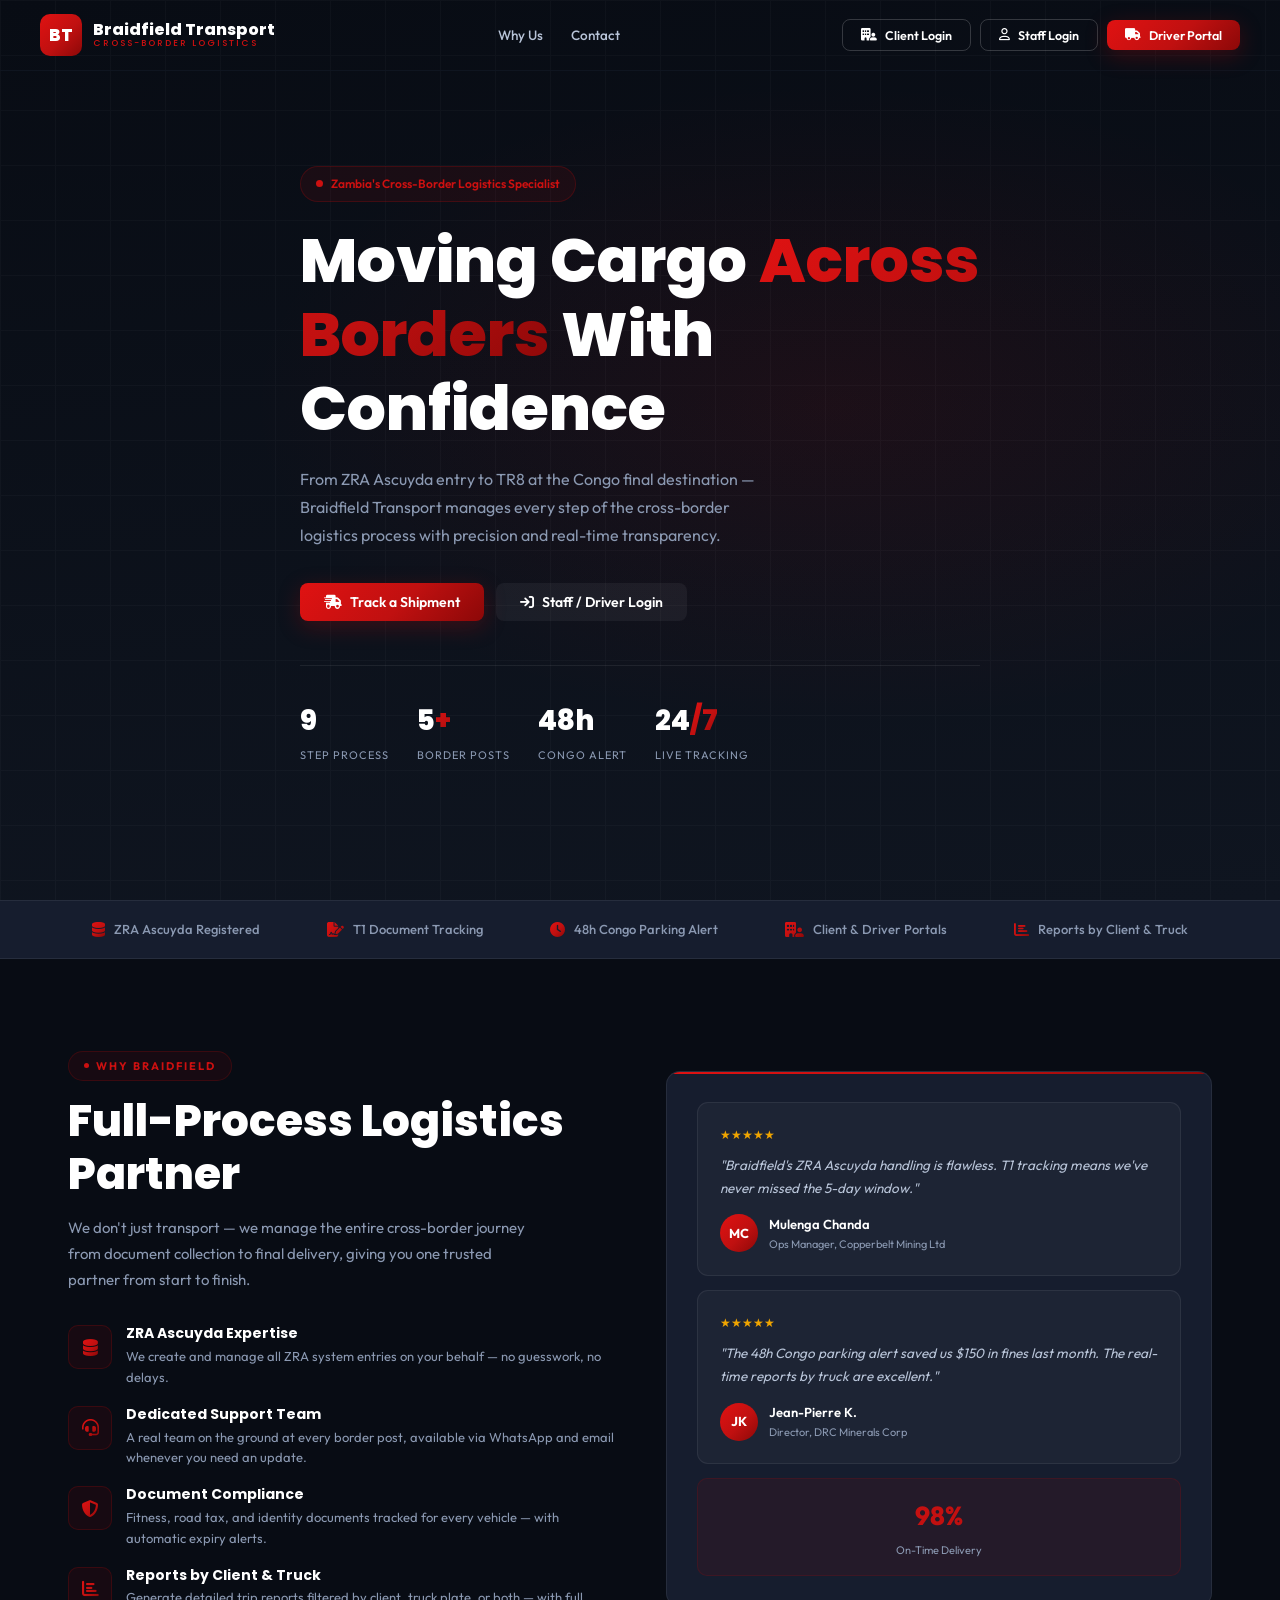
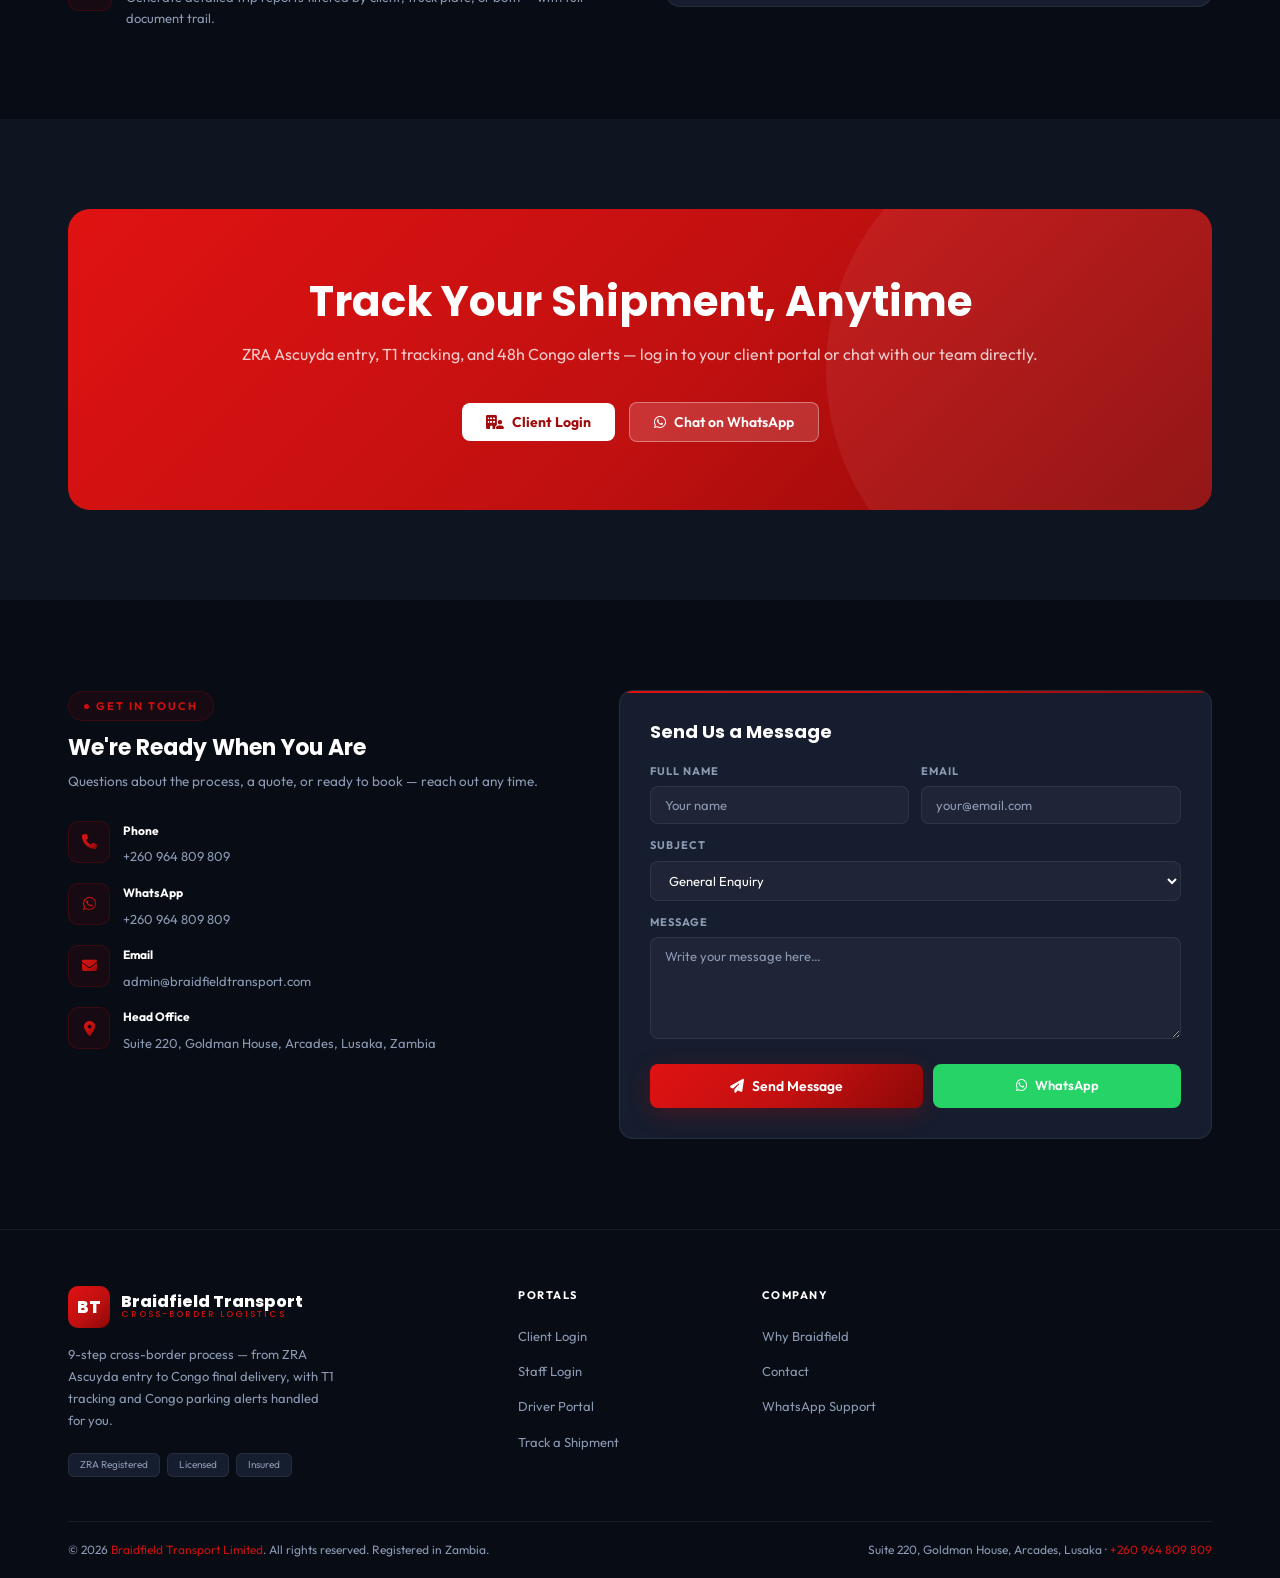
==== index.html @ d6c0c3ca "Add files via upload" ====
<!DOCTYPE html>
<!-- Braidfield Transport — Public Website + Login | Replace GOOGLE_CLIENT_ID in shared.js -->
<html lang="en">
<head>
<meta charset="UTF-8"/><meta name="viewport" content="width=device-width,initial-scale=1.0"/>
<meta name="description" content="Braidfield Transport Limited — Zambia's trusted cross-border freight. 9-step ZRA Ascuyda process, T1 tracking, real-time GPS."/>
<title>Braidfield Transport Limited | Cross-Border Logistics Zambia</title>
<link rel="icon" type="image/png" sizes="64x64" href="favicon.png"/>
<link rel="icon" type="image/png" sizes="32x32" href="favicon-32.png"/>
<link rel="apple-touch-icon" href="apple-touch-icon.png"/>

<link rel="preconnect" href="https://fonts.googleapis.com"/>
<link href="https://fonts.googleapis.com/css2?family=Poppins:wght@400;600;700;800&family=Outfit:wght@300;400;500;600;700&display=swap" rel="stylesheet"/>
<link rel="stylesheet" href="https://cdnjs.cloudflare.com/ajax/libs/font-awesome/6.5.0/css/all.min.css" crossorigin="anonymous"/>
<script src="https://accounts.google.com/gsi/client" async defer></script>
<style>
:root{--red:#CC1010;--grad:linear-gradient(135deg,#E01212,#C01010 55%,#8C0808);--dark:#080C14;--d2:#0F1520;--d3:#161D2E;--d4:#1E2840;--text:#B8C4D8;--muted:#8B99B2;--border:rgba(255,255,255,.07);--bdr:rgba(180,10,10,.22);--ok:#0ECB7A;--info:#3B8BEB;--warn:#F0A500;--err:#E03030;--r:14px;--rs:8px}
*{margin:0;padding:0;box-sizing:border-box}html{scroll-behavior:smooth}
body{font-family:'Outfit',sans-serif;background:var(--dark);color:var(--text);overflow-x:hidden;line-height:1.65}
h1,h2,h3,h4{font-family:'Poppins',sans-serif;color:#fff;line-height:1.2}
a{text-decoration:none;color:inherit}
::-webkit-scrollbar{width:5px}::-webkit-scrollbar-track{background:var(--dark)}::-webkit-scrollbar-thumb{background:var(--red);border-radius:3px}
.container{max-width:1200px;margin:0 auto;padding:0 28px}
.tag{display:inline-flex;align-items:center;gap:7px;padding:5px 15px;border-radius:50px;font-size:11px;font-weight:700;text-transform:uppercase;letter-spacing:2px;border:1px solid var(--bdr);background:rgba(180,10,10,.09);color:var(--red);margin-bottom:14px}
.tag::before{content:'';width:5px;height:5px;background:var(--red);border-radius:50%}
.grad-text{background:var(--grad);-webkit-background-clip:text;-webkit-text-fill-color:transparent;background-clip:text}
.btn{display:inline-flex;align-items:center;gap:8px;padding:12px 24px;border-radius:var(--rs);font-family:'Outfit',sans-serif;font-size:14px;font-weight:600;cursor:pointer;border:none;transition:all .22s;text-decoration:none;line-height:1}
.btn-r{background:var(--grad);color:#fff;box-shadow:0 6px 22px rgba(180,10,10,.28)}.btn-r:hover{opacity:.9;transform:translateY(-2px)}
.btn-o{background:transparent;color:#fff;border:1.5px solid rgba(255,255,255,.18)}.btn-o:hover{border-color:var(--red);color:var(--red)}
.btn-g{background:rgba(255,255,255,.05);color:#fff}.btn-g:hover{background:rgba(180,10,10,.12);color:var(--red)}
.btn-sm{padding:6px 13px;font-size:12px}
.btn-wh{background:#fff;color:#A00C0C;font-weight:700}.btn-wh:hover{background:#f0f0f0;transform:translateY(-2px)}
.btn-tr{background:rgba(255,255,255,.15);color:#fff;border:1.5px solid rgba(255,255,255,.35)}.btn-tr:hover{background:rgba(255,255,255,.25)}
.fc{width:100%;background:rgba(255,255,255,.04);border:1px solid var(--border);border-radius:8px;padding:10px 14px;font-family:'Outfit',sans-serif;font-size:13px;color:#fff;outline:none;transition:border-color .2s}
.fc:focus{border-color:var(--red)}.fc::placeholder{color:var(--muted)}select.fc option{background:var(--d2)}textarea.fc{resize:vertical}
.fl{display:block;font-size:11px;font-weight:700;text-transform:uppercase;letter-spacing:1px;color:var(--muted);margin-bottom:6px}
.fg{display:grid;grid-template-columns:1fr 1fr;gap:12px}
.overlay{position:fixed;inset:0;background:rgba(0,0,0,.82);z-index:2000;display:none;align-items:center;justify-content:center;padding:20px;backdrop-filter:blur(6px)}
.overlay.open{display:flex}
@keyframes su{from{transform:translateY(14px);opacity:0}to{transform:translateY(0);opacity:1}}
@keyframes blink{0%,100%{opacity:1}50%{opacity:.3}}
@keyframes tps{0%,100%{box-shadow:0 4px 16px rgba(180,10,10,.5)}50%{box-shadow:0 4px 24px rgba(180,10,10,.8),0 0 0 8px rgba(180,10,10,.1)}}
.toast-wrap{position:fixed;bottom:20px;right:20px;z-index:9999;display:flex;flex-direction:column;gap:8px}
.toast{background:var(--d3);border:1px solid var(--border);border-radius:10px;padding:11px 15px;display:flex;align-items:center;gap:10px;box-shadow:0 12px 30px rgba(0,0,0,.4);animation:su .3s ease;min-width:240px;max-width:320px}
.t-ok .t-ic{background:rgba(14,203,122,.12);color:var(--ok)}.t-wa .t-ic{background:rgba(240,165,0,.12);color:var(--warn)}.t-er .t-ic{background:rgba(220,48,48,.12);color:var(--err)}
.t-ic{width:30px;height:30px;border-radius:8px;display:flex;align-items:center;justify-content:center;font-size:13px;flex-shrink:0}
.t-ttl{font-size:13px;font-weight:700;color:#fff}.t-sub{font-size:11px;color:var(--muted)}
.site-nav{position:fixed;top:0;left:0;right:0;z-index:900;padding:0 28px;transition:all .3s}
.site-nav.scrolled{background:rgba(8,12,20,.96);backdrop-filter:blur(22px);border-bottom:1px solid var(--border)}
.nav-in{max-width:1200px;margin:0 auto;height:70px;display:flex;align-items:center;justify-content:space-between}
.logo{display:flex;align-items:center;gap:11px}
.lm{width:42px;height:42px;border-radius:10px;background:var(--grad);display:flex;align-items:center;justify-content:center;font-family:'Poppins',sans-serif;font-weight:800;font-size:17px;color:#fff;flex-shrink:0}
.lt{font-family:'Poppins',sans-serif;font-weight:800;font-size:16px;color:#fff;line-height:1.1}
.lt small{display:block;font-size:9px;font-weight:500;color:var(--red);letter-spacing:2px;text-transform:uppercase}
.nav-links{display:flex;align-items:center;gap:2px}
.nav-links a{padding:7px 13px;border-radius:8px;font-size:13.5px;font-weight:500;color:var(--text);transition:all .2s}
.nav-links a:hover{color:#fff;background:rgba(255,255,255,.05)}
.nav-act{display:flex;align-items:center;gap:9px}
.ham{display:none;flex-direction:column;gap:5px;cursor:pointer;padding:6px;position:relative;z-index:900}
.ham span{display:block;width:22px;height:2px;background:#fff;border-radius:2px;transition:transform .3s ease,opacity .25s ease}
.ham.open span:nth-child(1){transform:translateY(7px) rotate(45deg)}
.ham.open span:nth-child(2){opacity:0}
.ham.open span:nth-child(3){transform:translateY(-7px) rotate(-45deg)}
.mob-overlay{display:none;position:fixed;inset:0;top:70px;background:rgba(0,0,0,.55);z-index:880;opacity:0;transition:opacity .3s ease}
.mob-overlay.open{display:block;opacity:1}
.mob-nav{position:fixed;top:70px;left:0;right:0;max-height:0;overflow:hidden;background:var(--d2);z-index:890;padding:0 20px;flex-direction:column;gap:6px;border-top:1px solid transparent;display:flex;transition:max-height .35s ease,padding .35s ease,border-color .35s ease}
.mob-nav.open{max-height:70vh;padding:20px;border-top-color:var(--border);overflow-y:auto}
.mob-nav a,.mob-nav .btn{opacity:0;transform:translateY(-8px);transition:opacity .3s ease .1s,transform .3s ease .1s}
.mob-nav.open a,.mob-nav.open .btn{opacity:1;transform:translateY(0)}
.mob-nav a{padding:13px 16px;border-radius:10px;font-size:15px;font-weight:500;color:var(--text);display:flex;align-items:center;gap:12px;border:1px solid transparent;transition:all .2s}
.mob-nav a:hover{background:rgba(180,10,10,.08);border-color:var(--bdr);color:var(--red)}
.mob-nav a i{width:18px;color:var(--red)}
#hero{min-height:100vh;display:flex;align-items:center;padding:90px 0 60px;position:relative;overflow:hidden}
.hero-bg{position:absolute;inset:0;z-index:0;background:radial-gradient(ellipse 70% 55% at 65% 45%,rgba(180,10,10,.10),transparent 65%),linear-gradient(175deg,#080C14,#0F1520)}
.hero-gl{position:absolute;inset:0;z-index:0;opacity:.025;background-image:linear-gradient(rgba(255,255,255,1) 1px,transparent 1px),linear-gradient(90deg,rgba(255,255,255,1) 1px,transparent 1px);background-size:55px 55px}
.hero-img{position:absolute;inset:0;width:100%;height:100%;object-fit:cover;object-position:center 60%;opacity:.10;z-index:0;mix-blend-mode:luminosity;filter:grayscale(100%)}
.hero-c{position:relative;z-index:1;display:grid;grid-template-columns:1fr;gap:56px;align-items:center;max-width:680px}
.hero-pill{display:inline-flex;align-items:center;gap:8px;background:rgba(180,10,10,.1);border:1px solid rgba(180,10,10,.25);color:var(--red);font-size:12px;font-weight:600;padding:7px 15px;border-radius:50px;margin-bottom:22px}
.hd{width:7px;height:7px;background:var(--red);border-radius:50%;animation:blink 2s infinite}
.hero-title{font-size:clamp(34px,5.5vw,62px);font-weight:800;margin-bottom:18px}
.hero-desc{font-size:16px;color:var(--muted);margin-bottom:34px;line-height:1.75;max-width:470px}
.hero-acts{display:flex;align-items:center;gap:12px;flex-wrap:wrap}
.hero-stats{display:flex;gap:28px;margin-top:44px;padding-top:32px;border-top:1px solid var(--border);flex-wrap:wrap}
.sn{font-size:28px;font-weight:800;font-family:'Poppins',sans-serif;color:#fff}
.sn span{background:var(--grad);-webkit-background-clip:text;-webkit-text-fill-color:transparent}
.sl{font-size:11px;color:var(--muted);text-transform:uppercase;letter-spacing:1px;margin-top:2px}
.trust-bar{background:var(--d3);border-top:1px solid var(--border);border-bottom:1px solid var(--border);padding:18px 0}
.trust-in{display:flex;align-items:center;justify-content:space-around;flex-wrap:wrap;gap:18px}
.ti{display:flex;align-items:center;gap:9px;font-size:13px;font-weight:500;color:var(--muted)}
.ti i{background:var(--grad);-webkit-background-clip:text;-webkit-text-fill-color:transparent;font-size:15px}
section{padding:90px 0}
/* ── 9-STEP PROCESS ── */
.proc-header{text-align:center;margin-bottom:48px}
.proc-title{font-size:clamp(26px,4vw,44px);font-weight:800;margin-bottom:14px}
.proc-sub{font-size:15px;color:var(--muted);max-width:600px;margin:0 auto;line-height:1.75}
.proc-step{background:var(--d3);border:1px solid var(--border);border-radius:var(--r);padding:22px;position:relative;overflow:hidden;transition:all .3s}
.proc-step:hover{transform:translateY(-3px);border-color:var(--bdr)}
.proc-step.alert-step{border-color:rgba(220,48,48,.3);background:linear-gradient(135deg,var(--d3),rgba(220,48,48,.04))}
.proc-step.warn-step{border-color:rgba(240,165,0,.3);background:linear-gradient(135deg,var(--d3),rgba(240,165,0,.04))}
.proc-step::before{content:'';position:absolute;top:0;left:0;right:0;height:3px}
.proc-num{width:40px;height:40px;border-radius:50%;display:flex;align-items:center;justify-content:center;font-family:'Poppins',sans-serif;font-weight:800;font-size:16px;color:#fff;margin-bottom:14px;flex-shrink:0}
.proc-phase{font-size:9px;font-weight:700;text-transform:uppercase;letter-spacing:2px;margin-bottom:8px}
.proc-step-title{font-size:14px;font-weight:700;color:#fff;margin-bottom:8px;display:flex;align-items:center;gap:8px}
.proc-step-title i{font-size:13px}
.proc-step-desc{font-size:12.5px;color:var(--muted);line-height:1.65;margin-bottom:10px}
.proc-alert{display:flex;align-items:center;gap:7px;font-size:11.5px;font-weight:700;padding:7px 10px;border-radius:7px;margin-top:8px}
.proc-arrow{display:flex;justify-content:center;align-items:center;padding:10px 0}
.proc-arrow-v{width:2px;height:24px;background:var(--grad);margin:0 auto;position:relative}
.proc-arrow-v::after{content:'';position:absolute;bottom:-5px;left:50%;transform:translateX(-50%);width:0;height:0;border-left:5px solid transparent;border-right:5px solid transparent;border-top:7px solid var(--red)}
/* ── BORDERS ── */
.b-list{display:flex;flex-direction:column;gap:13px;margin-top:28px}
.b-item{display:flex;align-items:center;gap:14px;background:var(--d3);border:1px solid var(--border);border-radius:var(--rs);padding:16px 20px;transition:all .25s;cursor:pointer}
.b-item:hover,.b-item.active{border-color:var(--bdr);transform:translateX(5px);background:rgba(180,10,10,.06)}
.b-num{width:38px;height:38px;border-radius:9px;background:rgba(180,10,10,.1);border:1px solid var(--bdr);display:flex;align-items:center;justify-content:center;font-size:14px;font-weight:800;flex-shrink:0}
.b-num span{background:var(--grad);-webkit-background-clip:text;-webkit-text-fill-color:transparent}
.b-name{font-size:14px;font-weight:700;color:#fff;margin-bottom:2px}.b-detail{font-size:11px;color:var(--muted)}
.b-dot{width:8px;height:8px;background:var(--ok);border-radius:50%;margin-left:auto;flex-shrink:0;box-shadow:0 0 6px var(--ok)}
.map-box{background:var(--d3);border:1px solid var(--border);border-radius:var(--r);padding:28px;position:relative;overflow:hidden}
.map-box::after{content:'';position:absolute;top:0;left:0;right:0;height:2px;background:var(--grad)}
/* Clickable SVG border shapes */
.bip-title{font-size:14px;font-weight:700;color:#fff;margin-bottom:10px;display:flex;align-items:center;gap:8px}
.bip-title i{color:var(--red)}
.bip-rows{display:flex;flex-direction:column;gap:6px}
.bip-row{display:flex;justify-content:space-between;font-size:12px;border-bottom:1px solid rgba(255,255,255,.05);padding-bottom:5px}
.bip-row:last-child{border-bottom:none;padding-bottom:0}
.bip-row span:first-child{color:var(--muted)}.bip-row span:last-child{color:#fff;font-weight:600}
/* TRACKING */
.track-panel{display:flex;flex-direction:column;gap:13px}
.moving{background:rgba(14,203,122,.12);color:var(--ok)}.clearing{background:rgba(240,165,0,.12);color:var(--warn)}
.id-key{color:var(--muted)}.id-val{color:#fff;font-weight:600;text-align:right}
.truck-icon{background:none!important;border:none!important}
.pu-k{color:#5A6A80}.pu-v{color:#fff;font-weight:600}
/* BOOKING */
.book-tabs{display:flex;gap:3px;background:var(--d4);border-radius:11px;padding:4px;width:fit-content;margin-bottom:32px}
.book-layout{display:grid;grid-template-columns:1.15fr 1fr;gap:36px;align-items:start}
.form-card{background:var(--d3);border:1px solid var(--border);border-radius:var(--r);padding:32px;position:relative;overflow:hidden}
.form-card::after{content:'';position:absolute;top:0;left:0;right:0;height:2px;background:var(--grad)}
.tab-pane{display:none}.tab-pane.active{display:block}
.wa-box{background:rgba(37,211,102,.06);border:1px solid rgba(37,211,102,.18);border-radius:var(--rs);padding:18px;margin-top:16px}
.wa-btn{display:flex;align-items:center;justify-content:center;gap:8px;background:#25D366;color:#fff;border:none;border-radius:8px;padding:11px;width:100%;font-family:'Outfit',sans-serif;font-weight:600;font-size:13px;cursor:pointer;transition:all .2s;text-decoration:none}
.wa-btn:hover{background:#20c45e;transform:translateY(-1px)}
/* WHY */
#why{background:var(--dark)}
.why-grid{display:grid;grid-template-columns:1fr 1fr;gap:52px;align-items:center}
.why-feats{display:grid;gap:18px}
.wi{display:flex;gap:14px;align-items:flex-start}
.wi-ic{width:44px;height:44px;background:rgba(180,10,10,.09);border:1px solid var(--bdr);border-radius:10px;display:flex;align-items:center;justify-content:center;flex-shrink:0}
.wi-ic i{background:var(--grad);-webkit-background-clip:text;-webkit-text-fill-color:transparent;font-size:17px}
.wi h4{font-size:14px;font-weight:700;margin-bottom:4px}.wi p{font-size:13px;color:var(--muted);line-height:1.6}
.testi-box{background:var(--d3);border:1px solid var(--border);border-radius:var(--r);padding:30px;position:relative;overflow:hidden}
.testi-box::after{content:'';position:absolute;top:0;left:0;right:0;height:2px;background:var(--grad)}
.testi{background:rgba(255,255,255,.03);border:1px solid var(--border);border-radius:11px;padding:22px;margin-bottom:14px}
.stars{color:#F0A500;font-size:12px;margin-bottom:9px}
.testi-txt{font-size:13.5px;color:var(--text);line-height:1.7;font-style:italic;margin-bottom:14px}
.testi-auth{display:flex;align-items:center;gap:11px}
.av{width:38px;height:38px;border-radius:50%;background:var(--grad);display:flex;align-items:center;justify-content:center;font-weight:700;color:#fff;font-size:13px;flex-shrink:0}
.av-name{font-size:13px;font-weight:600;color:#fff}.av-role{font-size:11px;color:var(--muted)}
/* CTA */
#cta{background:var(--d2)}
.cta-wrap{background:var(--grad);border-radius:22px;padding:68px 56px;text-align:center;position:relative;overflow:hidden}
.cta-wrap::before{content:'';position:absolute;top:-30%;right:-10%;width:500px;height:500px;background:rgba(255,255,255,.06);border-radius:50%}
.cta-wrap h2,.cta-wrap p{position:relative;z-index:1}
.cta-wrap h2{font-size:clamp(24px,4vw,42px);color:#fff;margin-bottom:14px}
.cta-wrap p{font-size:16px;color:rgba(255,255,255,.78);margin-bottom:34px}
.cta-acts{display:flex;align-items:center;justify-content:center;gap:14px;flex-wrap:wrap;position:relative;z-index:1}
/* CONTACT */
#contact{background:var(--dark)}
.ct-grid{display:grid;grid-template-columns:1fr 1.2fr;gap:56px}
.ci-items{display:flex;flex-direction:column;gap:14px}
.ci{display:flex;align-items:flex-start;gap:13px}
.ci-ic{width:42px;height:42px;background:rgba(180,10,10,.09);border:1px solid var(--bdr);border-radius:10px;display:flex;align-items:center;justify-content:center;flex-shrink:0}
.ci-ic i{background:var(--grad);-webkit-background-clip:text;-webkit-text-fill-color:transparent;font-size:15px}
.ci strong{display:block;font-size:12px;font-weight:700;color:#fff;margin-bottom:2px}.ci span,.ci a{font-size:13px;color:var(--muted)}.ci a:hover{color:var(--red)}
.agents-box{background:var(--d4);border:1px solid var(--border);border-radius:11px;padding:18px;margin-top:24px}
.ab-ttl{font-size:11px;font-weight:700;color:#fff;margin-bottom:12px;text-transform:uppercase;letter-spacing:1px}
.ab-row{display:flex;justify-content:space-between;font-size:12px;padding:6px 0;border-bottom:1px solid rgba(255,255,255,.04)}
.ab-row:last-child{border-bottom:none}
.soc-row{display:flex;gap:9px;margin-top:24px}
.soc-btn{width:40px;height:40px;background:var(--d4);border:1px solid var(--border);border-radius:9px;display:flex;align-items:center;justify-content:center;color:var(--muted);font-size:14px;cursor:pointer;transition:all .2s}
.soc-btn:hover{background:rgba(180,10,10,.1);border-color:var(--bdr);color:var(--red)}
.cf-card{background:var(--d3);border:1px solid var(--border);border-radius:var(--r);padding:30px;position:relative;overflow:hidden}
.cf-card::after{content:'';position:absolute;top:0;left:0;right:0;height:2px;background:var(--grad)}
footer{background:var(--dark);border-top:1px solid var(--border);padding:56px 0 0}
.foot-grid{display:grid;grid-template-columns:2fr 1fr 1fr 1fr;gap:36px;padding-bottom:44px}
.fb-desc{font-size:13px;color:var(--muted);margin:15px 0 22px;line-height:1.7;max-width:270px}
.foot-badges{display:flex;gap:7px;flex-wrap:wrap}
.fbadge{background:var(--d3);border:1px solid var(--border);padding:3px 11px;border-radius:6px;font-size:10px;color:var(--muted)}
.fc-ttl{font-size:11px;font-weight:700;text-transform:uppercase;letter-spacing:1.5px;color:#fff;margin-bottom:18px}
.fc-links{list-style:none;display:flex;flex-direction:column;gap:9px}
.fc-links a{font-size:13px;color:var(--muted);transition:color .2s}.fc-links a:hover{color:var(--red)}
.foot-bot{border-top:1px solid var(--border);padding:18px 0;display:flex;align-items:center;justify-content:space-between;flex-wrap:wrap;gap:10px}
.foot-bot p{font-size:12px;color:var(--muted)}.foot-bot a{color:var(--red)}
/* LOGIN */
.lm-box{background:var(--d2);border:1px solid var(--border);border-radius:var(--r);width:100%;max-width:500px;overflow:hidden;animation:su .3s ease;position:relative}
.lm-top{background:var(--grad);padding:22px 28px}
.lm-top p{font-size:13px;color:rgba(255,255,255,.78);margin-top:4px}
.ltabs{display:flex;gap:3px;background:rgba(0,0,0,.2);padding:4px;border-radius:10px;margin-top:16px}
.ltab{flex:1;padding:9px 16px;border-radius:7px;border:none;cursor:pointer;font-family:'Outfit',sans-serif;font-size:13px;font-weight:600;color:rgba(255,255,255,.6);background:transparent;text-align:center;transition:all .2s}
.ltab.active{background:rgba(255,255,255,.15);color:#fff}
.lm-body{padding:22px 28px}
.lpane{display:none}.lpane.active{display:block}
.lm-x{position:absolute;top:14px;right:14px;width:28px;height:28px;background:rgba(255,255,255,.15);border:none;border-radius:6px;color:#fff;cursor:pointer;font-size:12px;display:flex;align-items:center;justify-content:center;z-index:1}
.note-box{font-size:11.5px;color:var(--muted);padding:10px 14px;background:rgba(255,255,255,.03);border:1px solid var(--border);border-radius:7px;margin-bottom:14px;display:flex;align-items:flex-start;gap:8px;line-height:1.5}
.note-box i{color:var(--red);margin-top:1px;flex-shrink:0}
.g-btn{display:flex;align-items:center;justify-content:center;gap:10px;width:100%;padding:11px 20px;background:#fff;border:none;border-radius:8px;cursor:pointer;font-family:'Outfit',sans-serif;font-weight:600;font-size:14px;color:#1f2937;transition:all .2s;box-shadow:0 2px 8px rgba(0,0,0,.15);margin-bottom:6px}
.g-btn:hover{background:#f8fafc;box-shadow:0 4px 14px rgba(0,0,0,.2);transform:translateY(-1px)}
.g-btn svg{width:20px;height:20px;flex-shrink:0}
.divider{display:flex;align-items:center;gap:10px;margin:14px 0;color:var(--muted);font-size:12px}
.divider::before,.divider::after{content:'';flex:1;height:1px;background:var(--border)}
.did-row{display:flex;gap:4px;margin-bottom:10px;background:var(--d4);padding:3px;border-radius:8px}
.did-btn{flex:1;padding:6px 8px;border-radius:6px;border:none;cursor:pointer;font-size:11px;font-weight:600;color:var(--muted);background:transparent;font-family:'Outfit',sans-serif;transition:all .2s}
.did-btn.active{background:var(--d3);color:#fff}
.demo-block{margin-top:14px;background:rgba(255,255,255,.02);border:1px solid var(--border);border-radius:8px;padding:11px}
.demo-hd{font-size:10px;font-weight:700;text-transform:uppercase;letter-spacing:1px;color:var(--muted);margin-bottom:7px}
.demo-row{display:flex;justify-content:space-between;font-size:11px;padding:3px 0;border-bottom:1px solid rgba(255,255,255,.03);gap:8px}
.demo-row:last-child{border-bottom:none}
.d-id{color:var(--text);flex:1;overflow:hidden;text-overflow:ellipsis;white-space:nowrap}.d-pw{color:var(--muted);font-family:monospace;flex-shrink:0}
@media(max-width:1024px){.foot-grid{grid-template-columns:1fr 1fr}}
@media(max-width:768px){.nav-links,.nav-act .btn{display:none}.ham{display:flex}.why-grid,.ct-grid,.fg{grid-template-columns:1fr}.foot-grid{grid-template-columns:1fr}.cta-wrap{padding:40px 22px}}
</style>
</head>
<body>
<nav class="site-nav" id="nav">
  <div class="nav-in">
    <a href="#hero" class="logo"><div class="lm">BT</div><div class="lt">Braidfield Transport<small>Cross-Border Logistics</small></div></a>
    <div class="nav-links"><a href="#why">Why Us</a><a href="#contact">Contact</a></div>
    <div class="nav-act">
      <a href="client.html" class="btn btn-o" style="padding:9px 18px;font-size:12.5px"><i class="fa-solid fa-building-user"></i> Client Login</a><button class="btn btn-o" style="padding:9px 18px;font-size:12.5px" onclick="openLogin();switchLTab('staff')"><i class="fa-regular fa-user"></i> Staff Login</button><button class="btn btn-r" style="padding:9px 18px;font-size:12.5px" onclick="openLogin();switchLTab('driver')"><i class="fa-solid fa-truck"></i> Driver Portal</button>
    </div>
    <div class="ham" onclick="toggleMob()"><span></span><span></span><span></span></div>
  </div>
</nav>
<div class="mob-overlay" id="mob-overlay" onclick="closeMob()"></div>
<div class="mob-nav" id="mob-nav">
  <a href="#why"       onclick="closeMob()"><i class="fa-solid fa-star"></i>Why Us</a>
  <a href="#contact"  onclick="closeMob()"><i class="fa-solid fa-envelope"></i>Contact</a>
  <div style="margin-top:8px;border-top:1px solid var(--border);padding-top:14px;display:flex;flex-direction:column;gap:9px">
    <a href="client.html" onclick="closeMob()" class="btn btn-o" style="justify-content:center"><i class="fa-solid fa-building-user"></i> Client Login</a>
    <button class="btn btn-o" onclick="openLogin();switchLTab('staff')" style="justify-content:center">Staff Login</button>
    <button class="btn btn-r" onclick="openLogin();switchLTab('driver')" style="justify-content:center"><i class="fa-solid fa-truck"></i> Driver Portal</button>
  </div>
</div>
<section id="hero">
  <div class="hero-bg"></div><div class="hero-gl"></div>
  <img src="https://images.unsplash.com/photo-1601584115197-04ecc0da31d7?w=1920&q=80&auto=format&fit=crop" alt="" class="hero-img" onerror="this.style.display='none'"/>
  <div class="container"><div class="hero-c">
    <div>
      <div class="hero-pill"><span class="hd"></span>Zambia's Cross-Border Logistics Specialist</div>
      <h1 class="hero-title">Moving Cargo <span class="grad-text">Across Borders</span> With Confidence</h1>
      <p class="hero-desc">From ZRA Ascuyda entry to TR8 at the Congo final destination — Braidfield Transport manages every step of the cross-border logistics process with precision and real-time transparency.</p>
      <div class="hero-acts">
        <a href="client.html" class="btn btn-r"><i class="fa-solid fa-truck-fast"></i>Track a Shipment</a>
        <button class="btn btn-g" onclick="openLogin();switchLTab('staff')"><i class="fa-solid fa-arrow-right-to-bracket"></i>Staff / Driver Login</button>
      </div>
      <div class="hero-stats">
        <div><div class="sn">9<span></span></div><div class="sl">Step Process</div></div>
        <div><div class="sn">5<span>+</span></div><div class="sl">Border Posts</div></div>
        <div><div class="sn">48h</div><div class="sl">Congo Alert</div></div>
        <div><div class="sn">24<span>/7</span></div><div class="sl">Live Tracking</div></div>
      </div>
    </div>
  </div></div>
</section>
<div class="trust-bar"><div class="container"><div class="trust-in">
  <div class="ti"><i class="fa-solid fa-database"></i>ZRA Ascuyda Registered</div>
  <div class="ti"><i class="fa-solid fa-file-signature"></i>T1 Document Tracking</div>
  <div class="ti"><i class="fa-solid fa-clock"></i>48h Congo Parking Alert</div>
  <div class="ti"><i class="fa-solid fa-building-user"></i>Client &amp; Driver Portals</div>
  <div class="ti"><i class="fa-solid fa-chart-bar"></i>Reports by Client & Truck</div>
</div></div></div>

<!-- WHY -->
<section id="why"><div class="container"><div class="why-grid">
  <div>
    <div class="tag">Why Braidfield</div>
    <h2 style="font-size:clamp(26px,4vw,44px);font-weight:800;margin-bottom:14px">Full-Process Logistics Partner</h2>
    <p style="font-size:15px;color:var(--muted);line-height:1.75;max-width:460px;margin-bottom:32px">We don't just transport — we manage the entire cross-border journey from document collection to final delivery, giving you one trusted partner from start to finish.</p>
    <div class="why-feats">
      <div class="wi"><div class="wi-ic"><i class="fa-solid fa-database"></i></div><div><h4>ZRA Ascuyda Expertise</h4><p>We create and manage all ZRA system entries on your behalf — no guesswork, no delays.</p></div></div>
      <div class="wi"><div class="wi-ic"><i class="fa-solid fa-headset"></i></div><div><h4>Dedicated Support Team</h4><p>A real team on the ground at every border post, available via WhatsApp and email whenever you need an update.</p></div></div>
      <div class="wi"><div class="wi-ic"><i class="fa-solid fa-shield-halved"></i></div><div><h4>Document Compliance</h4><p>Fitness, road tax, and identity documents tracked for every vehicle — with automatic expiry alerts.</p></div></div>
      <div class="wi"><div class="wi-ic"><i class="fa-solid fa-chart-bar"></i></div><div><h4>Reports by Client &amp; Truck</h4><p>Generate detailed trip reports filtered by client, truck plate, or both — with full document trail.</p></div></div>
    </div>
  </div>
  <div class="testi-box">
    <div class="testi"><div class="stars">★★★★★</div><div style="font-size:13.5px;color:var(--text);line-height:1.7;font-style:italic;margin-bottom:14px">"Braidfield's ZRA Ascuyda handling is flawless. T1 tracking means we've never missed the 5-day window."</div><div class="testi-auth"><div class="av">MC</div><div><div class="av-name">Mulenga Chanda</div><div class="av-role">Ops Manager, Copperbelt Mining Ltd</div></div></div></div>
    <div class="testi"><div class="stars">★★★★★</div><div style="font-size:13.5px;color:var(--text);line-height:1.7;font-style:italic;margin-bottom:14px">"The 48h Congo parking alert saved us $150 in fines last month. The real-time reports by truck are excellent."</div><div class="testi-auth"><div class="av">JK</div><div><div class="av-name">Jean-Pierre K.</div><div class="av-role">Director, DRC Minerals Corp</div></div></div></div>
    <div style="margin-top:4px">
      <div style="background:rgba(180,10,10,.09);border:1px solid rgba(180,10,10,.18);border-radius:10px;padding:16px;text-align:center"><div style="font-size:26px;font-weight:800;background:var(--grad);-webkit-background-clip:text;-webkit-text-fill-color:transparent">98%</div><div style="font-size:11px;color:var(--muted);margin-top:3px">On-Time Delivery</div></div>
    </div>
  </div>
</div></div></section>

<!-- CTA -->
<section id="cta"><div class="container"><div class="cta-wrap">
  <h2>Track Your Shipment, Anytime</h2>
  <p>ZRA Ascuyda entry, T1 tracking, and 48h Congo alerts — log in to your client portal or chat with our team directly.</p>
  <div class="cta-acts"><a href="client.html" class="btn btn-wh"><i class="fa-solid fa-building-user"></i>Client Login</a><a href="https://wa.me/260964809809" target="_blank" rel="noopener" class="btn btn-tr"><i class="fa-brands fa-whatsapp"></i>Chat on WhatsApp</a></div>
</div></div></section>

<!-- CONTACT -->
<section id="contact"><div class="container"><div class="ct-grid">
  <div>
    <div class="tag">Get in Touch</div>
    <h3 style="font-size:22px;margin-bottom:8px">We're Ready When You Are</h3>
    <p style="font-size:13.5px;color:var(--muted);margin-bottom:28px;line-height:1.7">Questions about the process, a quote, or ready to book — reach out any time.</p>
    <div class="ci-items">
      <div class="ci"><div class="ci-ic"><i class="fa-solid fa-phone"></i></div><div><strong>Phone</strong><span><a href="tel:+260964809809">+260 964 809 809</a></span></div></div>
      <div class="ci"><div class="ci-ic"><i class="fa-brands fa-whatsapp"></i></div><div><strong>WhatsApp</strong><span><a href="https://wa.me/260964809809" target="_blank" rel="noopener">+260 964 809 809</a></span></div></div>
      <div class="ci"><div class="ci-ic"><i class="fa-solid fa-envelope"></i></div><div><strong>Email</strong><span><a href="mailto:admin@braidfieldtransport.com">admin@braidfieldtransport.com</a></span></div></div>
      <div class="ci"><div class="ci-ic"><i class="fa-solid fa-location-dot"></i></div><div><strong>Head Office</strong><span>Suite 220, Goldman House, Arcades, Lusaka, Zambia</span></div></div>
    </div>
        
  </div>
  <div class="cf-card">
    <h3 style="font-size:18px;margin-bottom:20px">Send Us a Message</h3>
    <div class="fg"><div><label class="fl">Full Name</label><input class="fc" type="text" id="cfn" placeholder="Your name"/></div><div><label class="fl">Email</label><input class="fc" type="email" id="cfe" placeholder="your@email.com"/></div></div>
    <div style="margin-top:12px"><label class="fl">Subject</label><select class="fc"><option>General Enquiry</option><option>Booking a Delivery</option><option>Request a Quote</option><option>ZRA / T1 Query</option><option>Tracking Support</option><option>Congo Delivery Query</option><option>Partnership</option></select></div>
    <div style="margin-top:12px"><label class="fl">Message</label><textarea class="fc" id="cfm" rows="5" placeholder="Write your message here…"></textarea></div>
    <div style="display:flex;gap:10px;margin-top:18px;flex-wrap:wrap">
      <button class="btn btn-r" onclick="submitCt()" style="flex:1;justify-content:center;min-width:140px"><i class="fa-solid fa-paper-plane"></i>Send Message</button>
      <a href="https://wa.me/260964809809" target="_blank" rel="noopener" class="wa-btn" style="flex:1;min-width:140px"><i class="fa-brands fa-whatsapp"></i>WhatsApp</a>
    </div>
  </div>
</div></div></section>

<footer><div class="container">
  <div class="foot-grid">
    <div><div class="logo"><div class="lm">BT</div><div class="lt">Braidfield Transport<small>Cross-Border Logistics</small></div></div><p class="fb-desc">9-step cross-border process — from ZRA Ascuyda entry to Congo final delivery, with T1 tracking and Congo parking alerts handled for you.</p><div class="foot-badges"><span class="fbadge">ZRA Registered</span><span class="fbadge">Licensed</span><span class="fbadge">Insured</span></div></div>
    <div><div class="fc-ttl">Portals</div><ul class="fc-links">
      <li><a href="client.html">Client Login</a></li>
      <li><a href="#" onclick="openLogin();switchLTab('staff');return false">Staff Login</a></li>
      <li><a href="#" onclick="openLogin();switchLTab('driver');return false">Driver Portal</a></li>
      <li><a href="client.html">Track a Shipment</a></li>
    </ul></div>
    <div><div class="fc-ttl">Company</div><ul class="fc-links"><li><a href="#why">Why Braidfield</a></li><li><a href="#contact">Contact</a></li><li><a href="https://wa.me/260964809809" target="_blank" rel="noopener">WhatsApp Support</a></li></ul></div>
  </div>
  <div class="foot-bot"><p>© 2026 <a href="https://braidfieldtransport.com">Braidfield Transport Limited</a>. All rights reserved. Registered in Zambia.</p><p>Suite 220, Goldman House, Arcades, Lusaka · <a href="tel:+260964809809">+260 964 809 809</a></p></div>
</div></footer>

<!-- LOGIN MODAL -->
<div class="overlay" id="login-ov">
  <div class="lm-box">
    <button class="lm-x" onclick="closeLogin()"><i class="fa-solid fa-xmark"></i></button>
    <div class="lm-top">
      <div class="logo"><div class="lm" style="width:36px;height:36px;font-size:14px">BT</div><div class="lt" style="font-size:14px">Braidfield Transport<small>Secure Portal</small></div></div>
      <p>Sign in to access the staff or driver portal.</p>
      <div class="ltabs">
        <button class="ltab active" id="lt-staff"  onclick="switchLTab('staff')"><i class="fa-solid fa-building"></i> Staff</button>
        <button class="ltab"         id="lt-driver" onclick="switchLTab('driver')"><i class="fa-solid fa-truck"></i> Driver</button>
      </div>
    </div>
    <div class="lm-body">
      <div class="lpane active" id="pane-staff">
        <div class="note-box"><i class="fa-solid fa-lock"></i><span>Restricted to <strong>@braidfieldtransport.com</strong> Google Workspace accounts. All sign-ins are logged.</span></div>
        <button class="g-btn" onclick="triggerGoogle()">
          <svg viewBox="0 0 48 48"><path fill="#FFC107" d="M43.6 20.1H42V20H24v8h11.3c-1.6 4.7-6.1 8-11.3 8-6.6 0-12-5.4-12-12s5.4-12 12-12c3.1 0 5.8 1.1 8 2.9l5.7-5.7C34.5 6.5 29.6 4 24 4 12.9 4 4 12.9 4 24s8.9 20 20 20 20-8.9 20-20c0-1.3-.1-2.6-.4-3.9z"/><path fill="#FF3D00" d="M6.3 14.7l6.6 4.8C14.7 16 19 13 24 13c3.1 0 5.8 1.1 8 2.9l5.7-5.7C34.5 6.5 29.6 4 24 4 16.3 4 9.7 8.3 6.3 14.7z"/><path fill="#4CAF50" d="M24 44c5.5 0 10.4-2.1 14.1-5.5l-6.5-5.5C29.5 34.9 26.9 36 24 36c-5.2 0-9.6-3.3-11.3-8H6.3C9.6 35.5 16.3 44 24 44z"/><path fill="#1976D2" d="M43.6 20.1H42V20H24v8h11.3c-.8 2.1-2.1 4-3.9 5.4l6.5 5.5C42 34.8 44 29.8 44 24c0-1.3-.1-2.6-.4-3.9z"/></svg>
          Sign in with Google (@braidfieldtransport.com)
        </button>
        <p id="g-note" style="display:none;text-align:center;font-size:11px;color:var(--warn);margin-top:4px">Google Sign-In pending activation — paste your Google OAuth Client ID into shared.js (line 6) to enable. Email &amp; password login works now.</p>
        <div class="divider">or email &amp; password</div>
        <div style="margin-bottom:12px"><label class="fl">Work Email</label><input class="fc" type="email" id="s-email" placeholder="yourname@braidfieldtransport.com" onkeydown="if(event.key==='Enter')doStaffLogin()"/></div>
        <div style="margin-bottom:14px"><label class="fl">Password</label><input class="fc" type="password" id="s-pass" placeholder="Enter your password" onkeydown="if(event.key==='Enter')doStaffLogin()"/></div>
        <button class="btn btn-r" onclick="doStaffLogin()" style="width:100%;justify-content:center"><i class="fa-solid fa-arrow-right-to-bracket"></i> Sign In to Dashboard</button>
      </div><!-- /pane-staff -->

      <!-- DRIVER LOGIN PANE -->
      <div class="lpane" id="pane-driver">
        <div class="note-box"><i class="fa-solid fa-truck"></i><span>Access is only for drivers <strong>registered by a client</strong>. Sign in with your phone number, email, or full name.</span></div>
        <div style="margin-bottom:12px">
          <label class="fl">Phone Number, Email, or Full Name</label>
          <input class="fc" type="text" id="d-id" placeholder="+260 971 234 567 / you@email.com / John Banda" onkeydown="if(event.key==='Enter')doDriverLogin()"/>
        </div>
        <div style="margin-bottom:14px">
          <label class="fl">Password</label>
          <input class="fc" type="password" id="d-pass" placeholder="Your password" onkeydown="if(event.key==='Enter')doDriverLogin()"/>
        </div>
        <button class="btn btn-r" onclick="doDriverLogin()" style="width:100%;justify-content:center"><i class="fa-solid fa-arrow-right-to-bracket"></i> Sign In to Driver Portal</button>
        <p style="text-align:center;margin-top:12px;font-size:12px"><a href="#" onclick="var w=document.getElementById('d-setup-wrap');w.style.display=w.style.display==='none'?'block':'none';return false" style="color:var(--red);font-weight:600">First time? Create your password</a></p>
        <div id="d-setup-wrap" style="display:none;margin-top:12px;border-top:1px solid var(--border);padding-top:14px">
          <div style="font-size:12px;color:var(--muted);margin-bottom:10px"><i class="fa-solid fa-circle-info" style="margin-right:5px;color:var(--info)"></i>Your client must have registered your details first. Enter them exactly as registered, then choose your own password.</div>
          <div style="margin-bottom:10px"><label class="fl">Registered Phone, Email, or Full Name</label><input class="fc" type="text" id="ds-id" placeholder="As registered by your client"/></div>
          <div style="margin-bottom:10px"><label class="fl">Create Password (min. 6 characters)</label><input class="fc" type="password" id="ds-pass1" placeholder="Choose a password"/></div>
          <div style="margin-bottom:12px"><label class="fl">Confirm Password</label><input class="fc" type="password" id="ds-pass2" placeholder="Repeat the password" onkeydown="if(event.key==='Enter')doDriverSetup()"/></div>
          <button class="btn btn-g" onclick="doDriverSetup()" style="width:100%;justify-content:center"><i class="fa-solid fa-key"></i> Create Password &amp; Activate</button>
        </div>
      </div><!-- /pane-driver -->

    </div><!-- /lm-body -->
  </div><!-- /lm-box -->
</div><!-- /login-ov -->

<div class="toast-wrap" id="toast-wrap"></div>
<script src="shared.js"></script>
<script>
/* ── PUBLIC SITE JS ── */
window.addEventListener('scroll',()=>document.getElementById('nav')?.classList.toggle('scrolled',scrollY>40));
function toggleMob(){var n=document.getElementById('mob-nav'),h=document.querySelector('.ham'),o=document.getElementById('mob-overlay');var open=!n.classList.contains('open');n.classList.toggle('open',open);if(h)h.classList.toggle('open',open);if(o)o.classList.toggle('open',open);}
function closeMob(){var n=document.getElementById('mob-nav'),h=document.querySelector('.ham'),o=document.getElementById('mob-overlay');n.classList.remove('open');if(h)h.classList.remove('open');if(o)o.classList.remove('open');}
function submitCt(){if(!document.getElementById('cfn')?.value||!document.getElementById('cfe')?.value||!document.getElementById('cfm')?.value){toast('Fill all fields','Name, email and message required.','er');return;}toast('Message Sent!','We will get back to you within 24 hours.','ok');['cfn','cfe','cfm'].forEach(id=>{const el=document.getElementById(id);if(el)el.value=''})}

/* Scroll animations */
window.addEventListener('load',()=>{
  const obs=new IntersectionObserver(entries=>{entries.forEach(e=>{if(e.isIntersecting){e.target.style.opacity='1';e.target.style.transform='translateY(0)'}})},{threshold:.08});
  document.querySelectorAll('.wi,.testi').forEach(el=>{el.style.opacity='0';el.style.transform='translateY(16px)';el.style.transition='opacity .5s ease,transform .5s ease';obs.observe(el)});
});
</script>
</body>
</html>
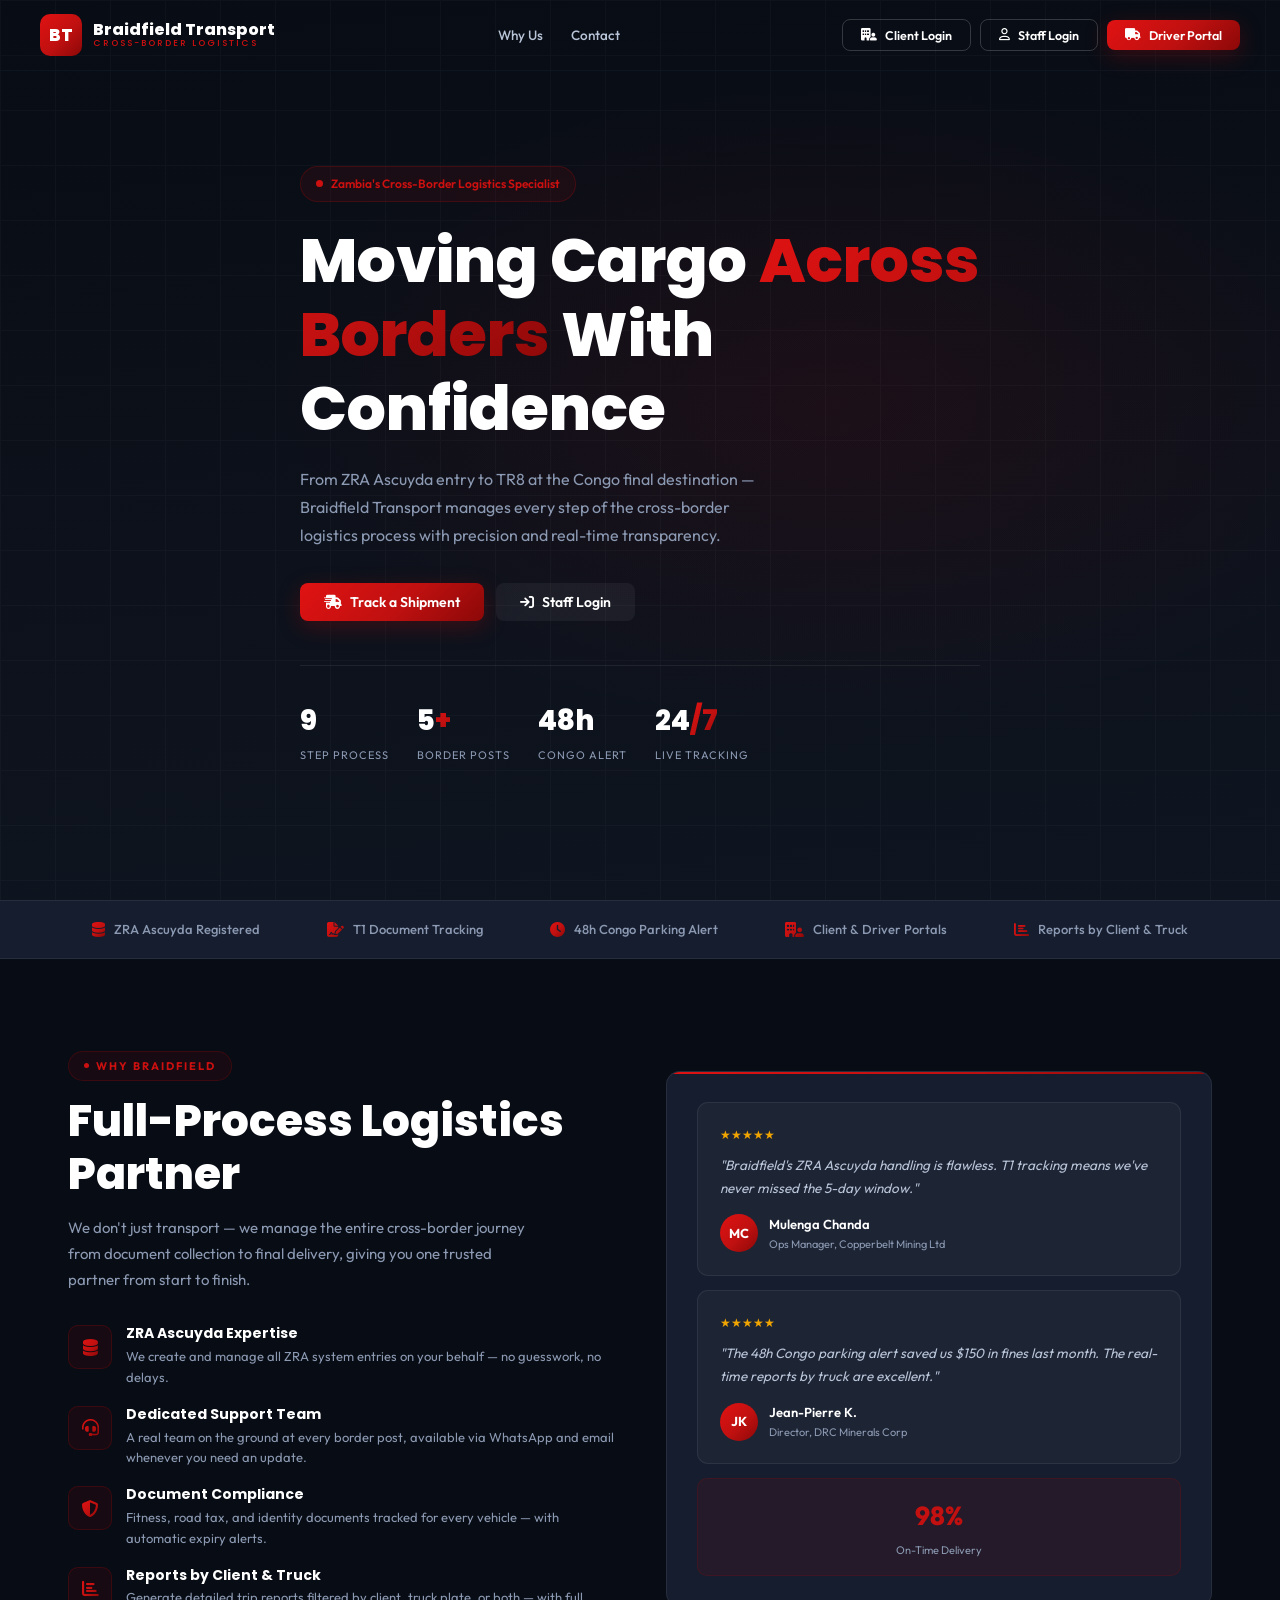
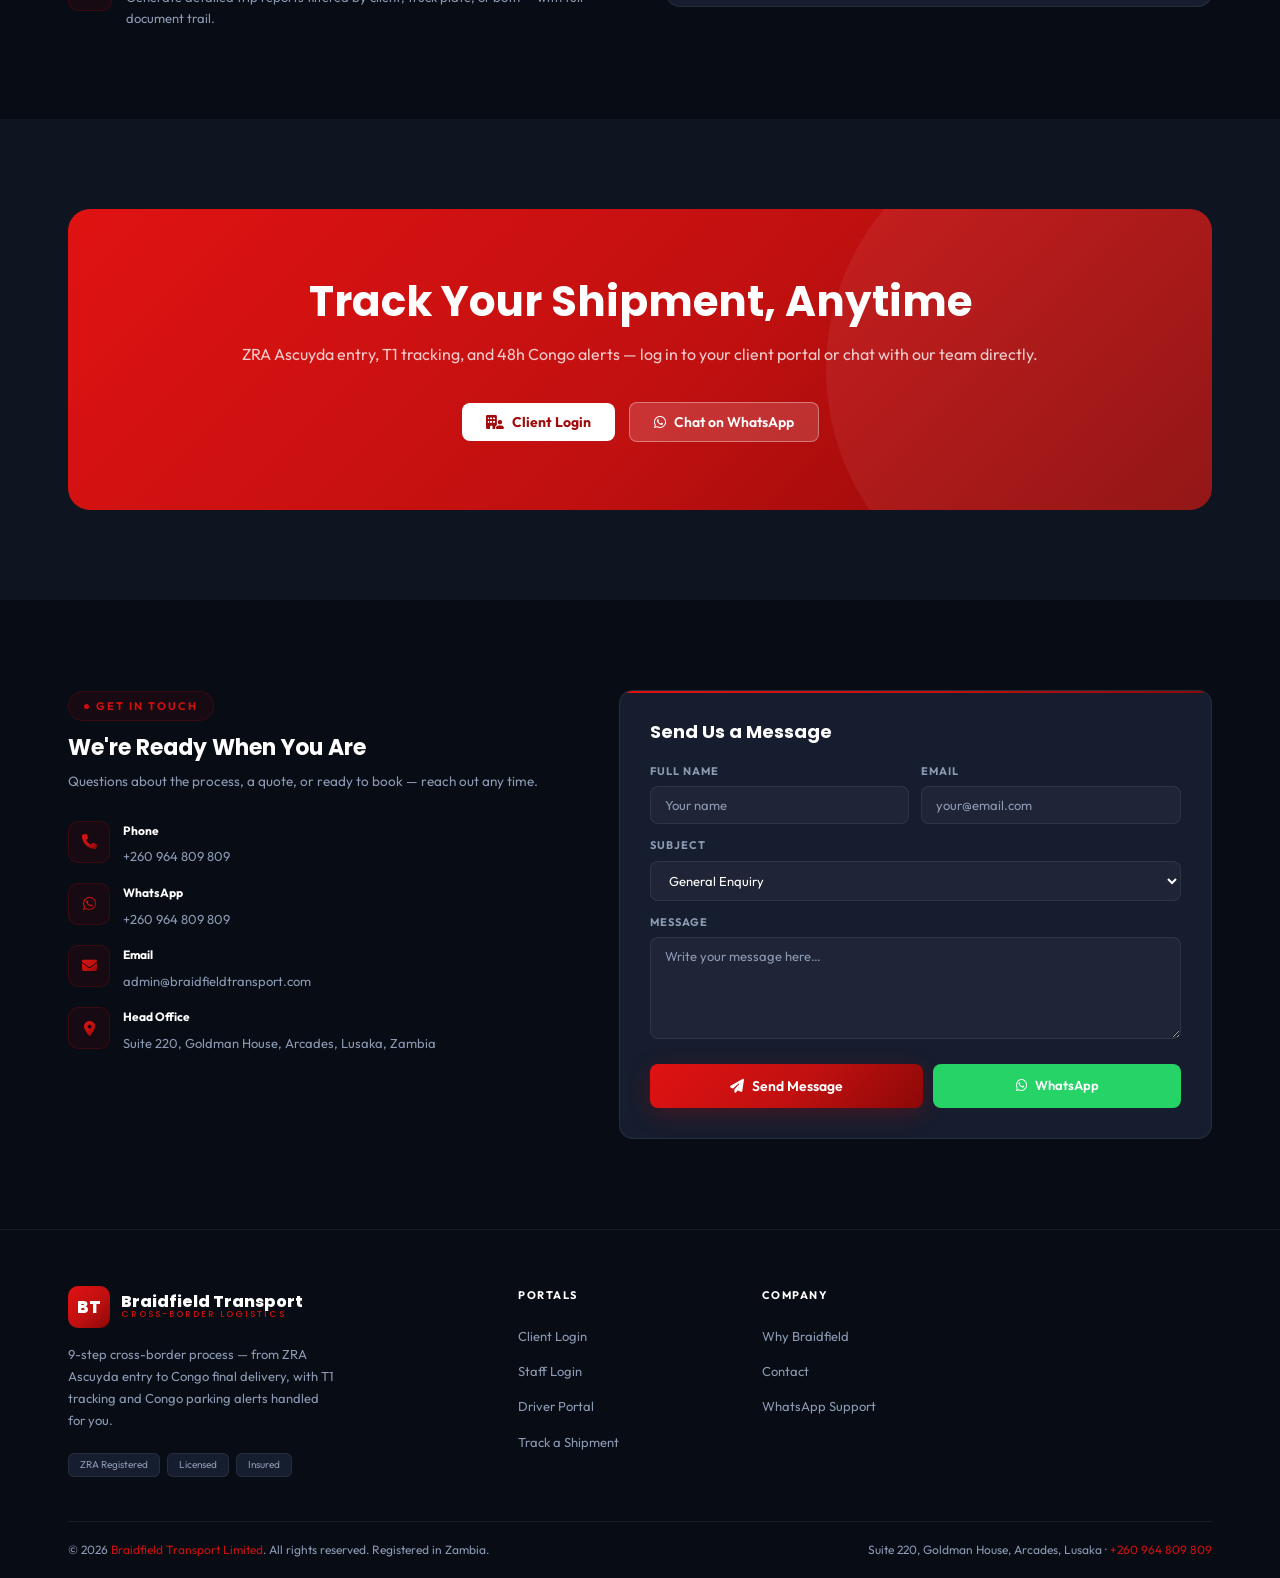
==== commit 593458f1: "Add files via upload" ====
--- a/index.html
+++ b/index.html
@@ -225,7 +225,7 @@
     <a href="#hero" class="logo"><div class="lm">BT</div><div class="lt">Braidfield Transport<small>Cross-Border Logistics</small></div></a>
     <div class="nav-links"><a href="#why">Why Us</a><a href="#contact">Contact</a></div>
     <div class="nav-act">
-      <a href="client.html" class="btn btn-o" style="padding:9px 18px;font-size:12.5px"><i class="fa-solid fa-building-user"></i> Client Login</a><button class="btn btn-o" style="padding:9px 18px;font-size:12.5px" onclick="openLogin();switchLTab('staff')"><i class="fa-regular fa-user"></i> Staff Login</button><button class="btn btn-r" style="padding:9px 18px;font-size:12.5px" onclick="openLogin();switchLTab('driver')"><i class="fa-solid fa-truck"></i> Driver Portal</button>
+      <a href="client.html" class="btn btn-o" style="padding:9px 18px;font-size:12.5px"><i class="fa-solid fa-building-user"></i> Client Login</a><button class="btn btn-o" style="padding:9px 18px;font-size:12.5px" onclick="openLogin()"><i class="fa-regular fa-user"></i> Staff Login</button><a href="driver.html" class="btn btn-r" style="padding:9px 18px;font-size:12.5px"><i class="fa-solid fa-truck"></i> Driver Portal</a>
     </div>
     <div class="ham" onclick="toggleMob()"><span></span><span></span><span></span></div>
   </div>
@@ -236,8 +236,8 @@
   <a href="#contact"  onclick="closeMob()"><i class="fa-solid fa-envelope"></i>Contact</a>
   <div style="margin-top:8px;border-top:1px solid var(--border);padding-top:14px;display:flex;flex-direction:column;gap:9px">
     <a href="client.html" onclick="closeMob()" class="btn btn-o" style="justify-content:center"><i class="fa-solid fa-building-user"></i> Client Login</a>
-    <button class="btn btn-o" onclick="openLogin();switchLTab('staff')" style="justify-content:center">Staff Login</button>
-    <button class="btn btn-r" onclick="openLogin();switchLTab('driver')" style="justify-content:center"><i class="fa-solid fa-truck"></i> Driver Portal</button>
+    <button class="btn btn-o" onclick="openLogin()" style="justify-content:center">Staff Login</button>
+    <a href="driver.html" class="btn btn-r" onclick="closeMob()" style="justify-content:center"><i class="fa-solid fa-truck"></i> Driver Portal</a>
   </div>
 </div>
 <section id="hero">
@@ -250,7 +250,7 @@
       <p class="hero-desc">From ZRA Ascuyda entry to TR8 at the Congo final destination — Braidfield Transport manages every step of the cross-border logistics process with precision and real-time transparency.</p>
       <div class="hero-acts">
         <a href="client.html" class="btn btn-r"><i class="fa-solid fa-truck-fast"></i>Track a Shipment</a>
-        <button class="btn btn-g" onclick="openLogin();switchLTab('staff')"><i class="fa-solid fa-arrow-right-to-bracket"></i>Staff / Driver Login</button>
+        <button class="btn btn-g" onclick="openLogin()"><i class="fa-solid fa-arrow-right-to-bracket"></i>Staff Login</button>
       </div>
       <div class="hero-stats">
         <div><div class="sn">9<span></span></div><div class="sl">Step Process</div></div>
@@ -329,8 +329,8 @@
     <div><div class="logo"><div class="lm">BT</div><div class="lt">Braidfield Transport<small>Cross-Border Logistics</small></div></div><p class="fb-desc">9-step cross-border process — from ZRA Ascuyda entry to Congo final delivery, with T1 tracking and Congo parking alerts handled for you.</p><div class="foot-badges"><span class="fbadge">ZRA Registered</span><span class="fbadge">Licensed</span><span class="fbadge">Insured</span></div></div>
     <div><div class="fc-ttl">Portals</div><ul class="fc-links">
       <li><a href="client.html">Client Login</a></li>
-      <li><a href="#" onclick="openLogin();switchLTab('staff');return false">Staff Login</a></li>
-      <li><a href="#" onclick="openLogin();switchLTab('driver');return false">Driver Portal</a></li>
+      <li><a href="#" onclick="openLogin();return false">Staff Login</a></li>
+      <li><a href="driver.html">Driver Portal</a></li>
       <li><a href="client.html">Track a Shipment</a></li>
     </ul></div>
     <div><div class="fc-ttl">Company</div><ul class="fc-links"><li><a href="#why">Why Braidfield</a></li><li><a href="#contact">Contact</a></li><li><a href="https://wa.me/260964809809" target="_blank" rel="noopener">WhatsApp Support</a></li></ul></div>
@@ -344,11 +344,7 @@
     <button class="lm-x" onclick="closeLogin()"><i class="fa-solid fa-xmark"></i></button>
     <div class="lm-top">
       <div class="logo"><div class="lm" style="width:36px;height:36px;font-size:14px">BT</div><div class="lt" style="font-size:14px">Braidfield Transport<small>Secure Portal</small></div></div>
-      <p>Sign in to access the staff or driver portal.</p>
-      <div class="ltabs">
-        <button class="ltab active" id="lt-staff"  onclick="switchLTab('staff')"><i class="fa-solid fa-building"></i> Staff</button>
-        <button class="ltab"         id="lt-driver" onclick="switchLTab('driver')"><i class="fa-solid fa-truck"></i> Driver</button>
-      </div>
+      <p>Staff Portal — Braidfield team members only. Drivers use the <a href="driver.html" style="color:#fff;text-decoration:underline">Driver Portal</a>.</p>
     </div>
     <div class="lm-body">
       <div class="lpane active" id="pane-staff">
@@ -364,27 +360,7 @@
         <button class="btn btn-r" onclick="doStaffLogin()" style="width:100%;justify-content:center"><i class="fa-solid fa-arrow-right-to-bracket"></i> Sign In to Dashboard</button>
       </div><!-- /pane-staff -->
 
-      <!-- DRIVER LOGIN PANE -->
-      <div class="lpane" id="pane-driver">
-        <div class="note-box"><i class="fa-solid fa-truck"></i><span>Access is only for drivers <strong>registered by a client</strong>. Sign in with your phone number, email, or full name.</span></div>
-        <div style="margin-bottom:12px">
-          <label class="fl">Phone Number, Email, or Full Name</label>
-          <input class="fc" type="text" id="d-id" placeholder="+260 971 234 567 / you@email.com / John Banda" onkeydown="if(event.key==='Enter')doDriverLogin()"/>
-        </div>
-        <div style="margin-bottom:14px">
-          <label class="fl">Password</label>
-          <input class="fc" type="password" id="d-pass" placeholder="Your password" onkeydown="if(event.key==='Enter')doDriverLogin()"/>
-        </div>
-        <button class="btn btn-r" onclick="doDriverLogin()" style="width:100%;justify-content:center"><i class="fa-solid fa-arrow-right-to-bracket"></i> Sign In to Driver Portal</button>
-        <p style="text-align:center;margin-top:12px;font-size:12px"><a href="#" onclick="var w=document.getElementById('d-setup-wrap');w.style.display=w.style.display==='none'?'block':'none';return false" style="color:var(--red);font-weight:600">First time? Create your password</a></p>
-        <div id="d-setup-wrap" style="display:none;margin-top:12px;border-top:1px solid var(--border);padding-top:14px">
-          <div style="font-size:12px;color:var(--muted);margin-bottom:10px"><i class="fa-solid fa-circle-info" style="margin-right:5px;color:var(--info)"></i>Your client must have registered your details first. Enter them exactly as registered, then choose your own password.</div>
-          <div style="margin-bottom:10px"><label class="fl">Registered Phone, Email, or Full Name</label><input class="fc" type="text" id="ds-id" placeholder="As registered by your client"/></div>
-          <div style="margin-bottom:10px"><label class="fl">Create Password (min. 6 characters)</label><input class="fc" type="password" id="ds-pass1" placeholder="Choose a password"/></div>
-          <div style="margin-bottom:12px"><label class="fl">Confirm Password</label><input class="fc" type="password" id="ds-pass2" placeholder="Repeat the password" onkeydown="if(event.key==='Enter')doDriverSetup()"/></div>
-          <button class="btn btn-g" onclick="doDriverSetup()" style="width:100%;justify-content:center"><i class="fa-solid fa-key"></i> Create Password &amp; Activate</button>
-        </div>
-      </div><!-- /pane-driver -->
+
 
     </div><!-- /lm-body -->
   </div><!-- /lm-box -->
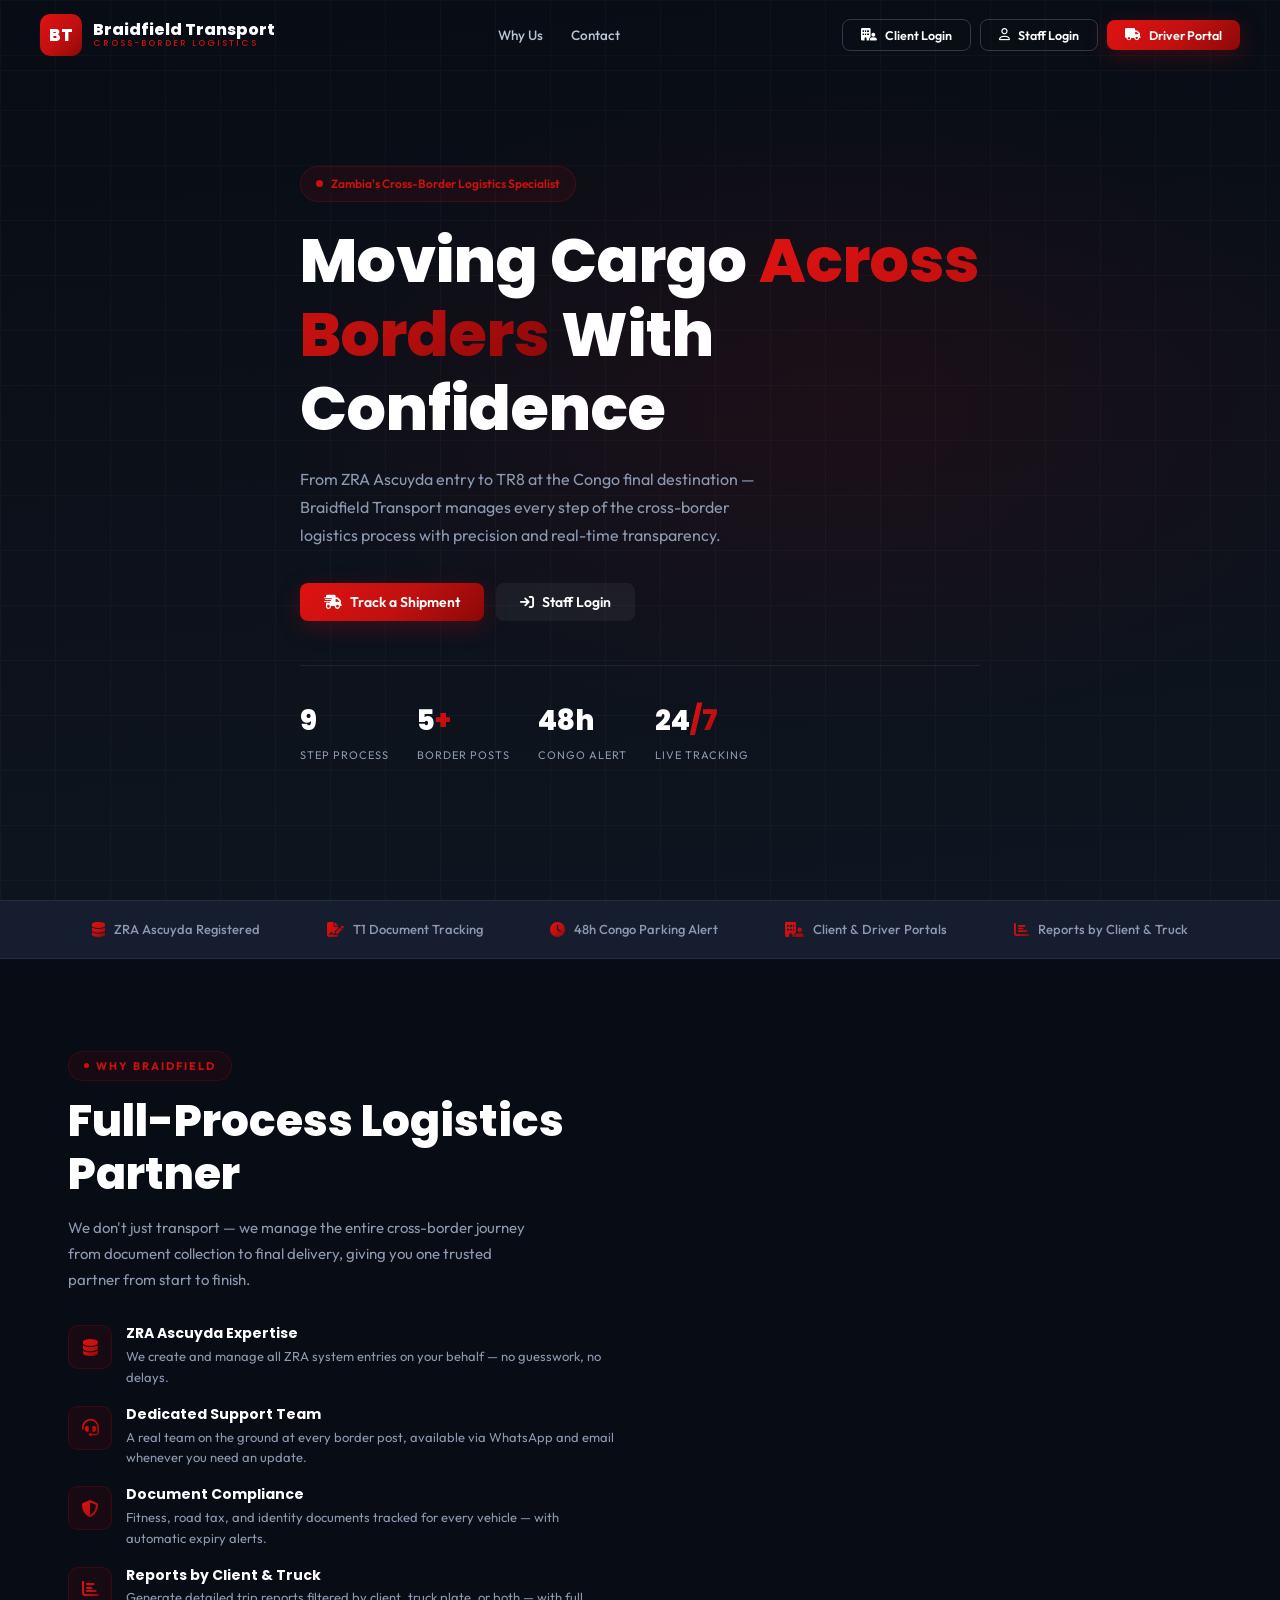
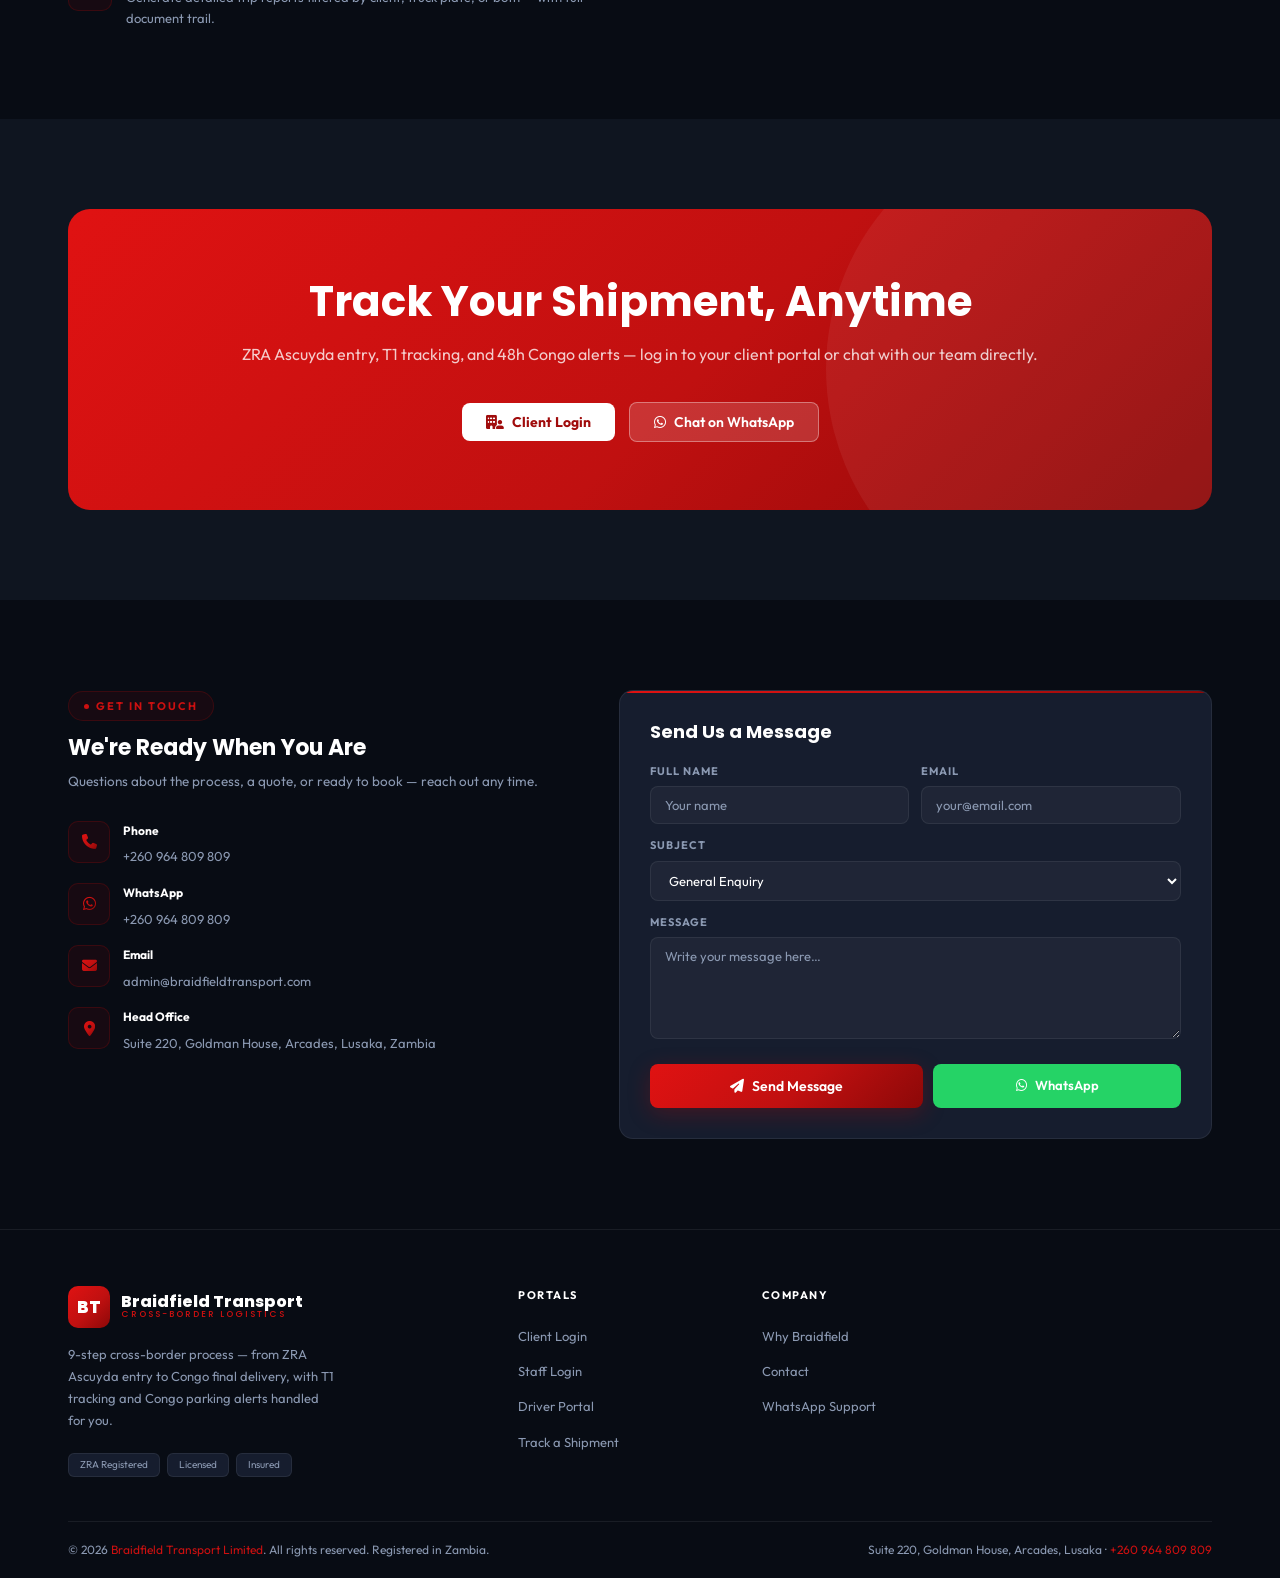
==== commit be4cae9f: "Add files via upload" ====
--- a/index.html
+++ b/index.html
@@ -147,12 +147,7 @@
 .wi-ic{width:44px;height:44px;background:rgba(180,10,10,.09);border:1px solid var(--bdr);border-radius:10px;display:flex;align-items:center;justify-content:center;flex-shrink:0}
 .wi-ic i{background:var(--grad);-webkit-background-clip:text;-webkit-text-fill-color:transparent;font-size:17px}
 .wi h4{font-size:14px;font-weight:700;margin-bottom:4px}.wi p{font-size:13px;color:var(--muted);line-height:1.6}
-.testi-box{background:var(--d3);border:1px solid var(--border);border-radius:var(--r);padding:30px;position:relative;overflow:hidden}
-.testi-box::after{content:'';position:absolute;top:0;left:0;right:0;height:2px;background:var(--grad)}
-.testi{background:rgba(255,255,255,.03);border:1px solid var(--border);border-radius:11px;padding:22px;margin-bottom:14px}
 .stars{color:#F0A500;font-size:12px;margin-bottom:9px}
-.testi-txt{font-size:13.5px;color:var(--text);line-height:1.7;font-style:italic;margin-bottom:14px}
-.testi-auth{display:flex;align-items:center;gap:11px}
 .av{width:38px;height:38px;border-radius:50%;background:var(--grad);display:flex;align-items:center;justify-content:center;font-weight:700;color:#fff;font-size:13px;flex-shrink:0}
 .av-name{font-size:13px;font-weight:600;color:#fff}.av-role{font-size:11px;color:var(--muted)}
 /* CTA */
@@ -282,13 +277,6 @@
       <div class="wi"><div class="wi-ic"><i class="fa-solid fa-chart-bar"></i></div><div><h4>Reports by Client &amp; Truck</h4><p>Generate detailed trip reports filtered by client, truck plate, or both — with full document trail.</p></div></div>
     </div>
   </div>
-  <div class="testi-box">
-    <div class="testi"><div class="stars">★★★★★</div><div style="font-size:13.5px;color:var(--text);line-height:1.7;font-style:italic;margin-bottom:14px">"Braidfield's ZRA Ascuyda handling is flawless. T1 tracking means we've never missed the 5-day window."</div><div class="testi-auth"><div class="av">MC</div><div><div class="av-name">Mulenga Chanda</div><div class="av-role">Ops Manager, Copperbelt Mining Ltd</div></div></div></div>
-    <div class="testi"><div class="stars">★★★★★</div><div style="font-size:13.5px;color:var(--text);line-height:1.7;font-style:italic;margin-bottom:14px">"The 48h Congo parking alert saved us $150 in fines last month. The real-time reports by truck are excellent."</div><div class="testi-auth"><div class="av">JK</div><div><div class="av-name">Jean-Pierre K.</div><div class="av-role">Director, DRC Minerals Corp</div></div></div></div>
-    <div style="margin-top:4px">
-      <div style="background:rgba(180,10,10,.09);border:1px solid rgba(180,10,10,.18);border-radius:10px;padding:16px;text-align:center"><div style="font-size:26px;font-weight:800;background:var(--grad);-webkit-background-clip:text;-webkit-text-fill-color:transparent">98%</div><div style="font-size:11px;color:var(--muted);margin-top:3px">On-Time Delivery</div></div>
-    </div>
-  </div>
 </div></div></section>
 
 <!-- CTA -->
@@ -378,7 +366,7 @@
 /* Scroll animations */
 window.addEventListener('load',()=>{
   const obs=new IntersectionObserver(entries=>{entries.forEach(e=>{if(e.isIntersecting){e.target.style.opacity='1';e.target.style.transform='translateY(0)'}})},{threshold:.08});
-  document.querySelectorAll('.wi,.testi').forEach(el=>{el.style.opacity='0';el.style.transform='translateY(16px)';el.style.transition='opacity .5s ease,transform .5s ease';obs.observe(el)});
+  document.querySelectorAll('.wi').forEach(el=>{el.style.opacity='0';el.style.transform='translateY(16px)';el.style.transition='opacity .5s ease,transform .5s ease';obs.observe(el)});
 });
 </script>
 </body>
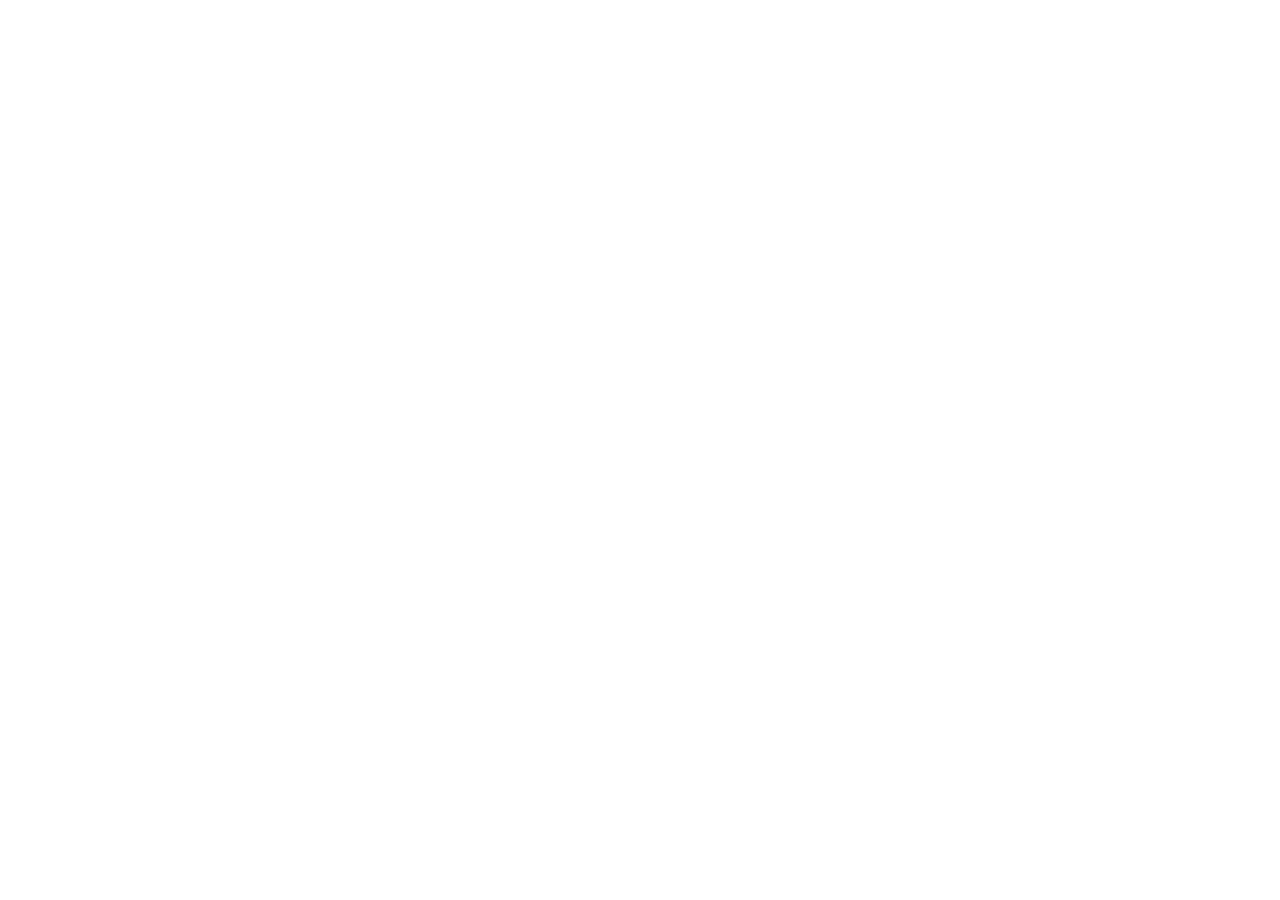
==== commit 032271e5: "Update Braidfield site with new Manus frontend Replace the GitHub Pages frontend with the updated Br" ====
--- a/index.html
+++ b/index.html
@@ -1,373 +1,88 @@
-<!DOCTYPE html>
-<!-- Braidfield Transport — Public Website + Login | Replace GOOGLE_CLIENT_ID in shared.js -->
+<!doctype html>
 <html lang="en">
-<head>
-<meta charset="UTF-8"/><meta name="viewport" content="width=device-width,initial-scale=1.0"/>
-<meta name="description" content="Braidfield Transport Limited — Zambia's trusted cross-border freight. 9-step ZRA Ascuyda process, T1 tracking, real-time GPS."/>
-<title>Braidfield Transport Limited | Cross-Border Logistics Zambia</title>
-<link rel="icon" type="image/png" sizes="64x64" href="favicon.png"/>
-<link rel="icon" type="image/png" sizes="32x32" href="favicon-32.png"/>
-<link rel="apple-touch-icon" href="apple-touch-icon.png"/>
 
-<link rel="preconnect" href="https://fonts.googleapis.com"/>
-<link href="https://fonts.googleapis.com/css2?family=Poppins:wght@400;600;700;800&family=Outfit:wght@300;400;500;600;700&display=swap" rel="stylesheet"/>
-<link rel="stylesheet" href="https://cdnjs.cloudflare.com/ajax/libs/font-awesome/6.5.0/css/all.min.css" crossorigin="anonymous"/>
-<script src="https://accounts.google.com/gsi/client" async defer></script>
-<style>
-:root{--red:#CC1010;--grad:linear-gradient(135deg,#E01212,#C01010 55%,#8C0808);--dark:#080C14;--d2:#0F1520;--d3:#161D2E;--d4:#1E2840;--text:#B8C4D8;--muted:#8B99B2;--border:rgba(255,255,255,.07);--bdr:rgba(180,10,10,.22);--ok:#0ECB7A;--info:#3B8BEB;--warn:#F0A500;--err:#E03030;--r:14px;--rs:8px}
-*{margin:0;padding:0;box-sizing:border-box}html{scroll-behavior:smooth}
-body{font-family:'Outfit',sans-serif;background:var(--dark);color:var(--text);overflow-x:hidden;line-height:1.65}
-h1,h2,h3,h4{font-family:'Poppins',sans-serif;color:#fff;line-height:1.2}
-a{text-decoration:none;color:inherit}
-::-webkit-scrollbar{width:5px}::-webkit-scrollbar-track{background:var(--dark)}::-webkit-scrollbar-thumb{background:var(--red);border-radius:3px}
-.container{max-width:1200px;margin:0 auto;padding:0 28px}
-.tag{display:inline-flex;align-items:center;gap:7px;padding:5px 15px;border-radius:50px;font-size:11px;font-weight:700;text-transform:uppercase;letter-spacing:2px;border:1px solid var(--bdr);background:rgba(180,10,10,.09);color:var(--red);margin-bottom:14px}
-.tag::before{content:'';width:5px;height:5px;background:var(--red);border-radius:50%}
-.grad-text{background:var(--grad);-webkit-background-clip:text;-webkit-text-fill-color:transparent;background-clip:text}
-.btn{display:inline-flex;align-items:center;gap:8px;padding:12px 24px;border-radius:var(--rs);font-family:'Outfit',sans-serif;font-size:14px;font-weight:600;cursor:pointer;border:none;transition:all .22s;text-decoration:none;line-height:1}
-.btn-r{background:var(--grad);color:#fff;box-shadow:0 6px 22px rgba(180,10,10,.28)}.btn-r:hover{opacity:.9;transform:translateY(-2px)}
-.btn-o{background:transparent;color:#fff;border:1.5px solid rgba(255,255,255,.18)}.btn-o:hover{border-color:var(--red);color:var(--red)}
-.btn-g{background:rgba(255,255,255,.05);color:#fff}.btn-g:hover{background:rgba(180,10,10,.12);color:var(--red)}
-.btn-sm{padding:6px 13px;font-size:12px}
-.btn-wh{background:#fff;color:#A00C0C;font-weight:700}.btn-wh:hover{background:#f0f0f0;transform:translateY(-2px)}
-.btn-tr{background:rgba(255,255,255,.15);color:#fff;border:1.5px solid rgba(255,255,255,.35)}.btn-tr:hover{background:rgba(255,255,255,.25)}
-.fc{width:100%;background:rgba(255,255,255,.04);border:1px solid var(--border);border-radius:8px;padding:10px 14px;font-family:'Outfit',sans-serif;font-size:13px;color:#fff;outline:none;transition:border-color .2s}
-.fc:focus{border-color:var(--red)}.fc::placeholder{color:var(--muted)}select.fc option{background:var(--d2)}textarea.fc{resize:vertical}
-.fl{display:block;font-size:11px;font-weight:700;text-transform:uppercase;letter-spacing:1px;color:var(--muted);margin-bottom:6px}
-.fg{display:grid;grid-template-columns:1fr 1fr;gap:12px}
-.overlay{position:fixed;inset:0;background:rgba(0,0,0,.82);z-index:2000;display:none;align-items:center;justify-content:center;padding:20px;backdrop-filter:blur(6px)}
-.overlay.open{display:flex}
-@keyframes su{from{transform:translateY(14px);opacity:0}to{transform:translateY(0);opacity:1}}
-@keyframes blink{0%,100%{opacity:1}50%{opacity:.3}}
-@keyframes tps{0%,100%{box-shadow:0 4px 16px rgba(180,10,10,.5)}50%{box-shadow:0 4px 24px rgba(180,10,10,.8),0 0 0 8px rgba(180,10,10,.1)}}
-.toast-wrap{position:fixed;bottom:20px;right:20px;z-index:9999;display:flex;flex-direction:column;gap:8px}
-.toast{background:var(--d3);border:1px solid var(--border);border-radius:10px;padding:11px 15px;display:flex;align-items:center;gap:10px;box-shadow:0 12px 30px rgba(0,0,0,.4);animation:su .3s ease;min-width:240px;max-width:320px}
-.t-ok .t-ic{background:rgba(14,203,122,.12);color:var(--ok)}.t-wa .t-ic{background:rgba(240,165,0,.12);color:var(--warn)}.t-er .t-ic{background:rgba(220,48,48,.12);color:var(--err)}
-.t-ic{width:30px;height:30px;border-radius:8px;display:flex;align-items:center;justify-content:center;font-size:13px;flex-shrink:0}
-.t-ttl{font-size:13px;font-weight:700;color:#fff}.t-sub{font-size:11px;color:var(--muted)}
-.site-nav{position:fixed;top:0;left:0;right:0;z-index:900;padding:0 28px;transition:all .3s}
-.site-nav.scrolled{background:rgba(8,12,20,.96);backdrop-filter:blur(22px);border-bottom:1px solid var(--border)}
-.nav-in{max-width:1200px;margin:0 auto;height:70px;display:flex;align-items:center;justify-content:space-between}
-.logo{display:flex;align-items:center;gap:11px}
-.lm{width:42px;height:42px;border-radius:10px;background:var(--grad);display:flex;align-items:center;justify-content:center;font-family:'Poppins',sans-serif;font-weight:800;font-size:17px;color:#fff;flex-shrink:0}
-.lt{font-family:'Poppins',sans-serif;font-weight:800;font-size:16px;color:#fff;line-height:1.1}
-.lt small{display:block;font-size:9px;font-weight:500;color:var(--red);letter-spacing:2px;text-transform:uppercase}
-.nav-links{display:flex;align-items:center;gap:2px}
-.nav-links a{padding:7px 13px;border-radius:8px;font-size:13.5px;font-weight:500;color:var(--text);transition:all .2s}
-.nav-links a:hover{color:#fff;background:rgba(255,255,255,.05)}
-.nav-act{display:flex;align-items:center;gap:9px}
-.ham{display:none;flex-direction:column;gap:5px;cursor:pointer;padding:6px;position:relative;z-index:900}
-.ham span{display:block;width:22px;height:2px;background:#fff;border-radius:2px;transition:transform .3s ease,opacity .25s ease}
-.ham.open span:nth-child(1){transform:translateY(7px) rotate(45deg)}
-.ham.open span:nth-child(2){opacity:0}
-.ham.open span:nth-child(3){transform:translateY(-7px) rotate(-45deg)}
-.mob-overlay{display:none;position:fixed;inset:0;top:70px;background:rgba(0,0,0,.55);z-index:880;opacity:0;transition:opacity .3s ease}
-.mob-overlay.open{display:block;opacity:1}
-.mob-nav{position:fixed;top:70px;left:0;right:0;max-height:0;overflow:hidden;background:var(--d2);z-index:890;padding:0 20px;flex-direction:column;gap:6px;border-top:1px solid transparent;display:flex;transition:max-height .35s ease,padding .35s ease,border-color .35s ease}
-.mob-nav.open{max-height:70vh;padding:20px;border-top-color:var(--border);overflow-y:auto}
-.mob-nav a,.mob-nav .btn{opacity:0;transform:translateY(-8px);transition:opacity .3s ease .1s,transform .3s ease .1s}
-.mob-nav.open a,.mob-nav.open .btn{opacity:1;transform:translateY(0)}
-.mob-nav a{padding:13px 16px;border-radius:10px;font-size:15px;font-weight:500;color:var(--text);display:flex;align-items:center;gap:12px;border:1px solid transparent;transition:all .2s}
-.mob-nav a:hover{background:rgba(180,10,10,.08);border-color:var(--bdr);color:var(--red)}
-.mob-nav a i{width:18px;color:var(--red)}
-#hero{min-height:100vh;display:flex;align-items:center;padding:90px 0 60px;position:relative;overflow:hidden}
-.hero-bg{position:absolute;inset:0;z-index:0;background:radial-gradient(ellipse 70% 55% at 65% 45%,rgba(180,10,10,.10),transparent 65%),linear-gradient(175deg,#080C14,#0F1520)}
-.hero-gl{position:absolute;inset:0;z-index:0;opacity:.025;background-image:linear-gradient(rgba(255,255,255,1) 1px,transparent 1px),linear-gradient(90deg,rgba(255,255,255,1) 1px,transparent 1px);background-size:55px 55px}
-.hero-img{position:absolute;inset:0;width:100%;height:100%;object-fit:cover;object-position:center 60%;opacity:.10;z-index:0;mix-blend-mode:luminosity;filter:grayscale(100%)}
-.hero-c{position:relative;z-index:1;display:grid;grid-template-columns:1fr;gap:56px;align-items:center;max-width:680px}
-.hero-pill{display:inline-flex;align-items:center;gap:8px;background:rgba(180,10,10,.1);border:1px solid rgba(180,10,10,.25);color:var(--red);font-size:12px;font-weight:600;padding:7px 15px;border-radius:50px;margin-bottom:22px}
-.hd{width:7px;height:7px;background:var(--red);border-radius:50%;animation:blink 2s infinite}
-.hero-title{font-size:clamp(34px,5.5vw,62px);font-weight:800;margin-bottom:18px}
-.hero-desc{font-size:16px;color:var(--muted);margin-bottom:34px;line-height:1.75;max-width:470px}
-.hero-acts{display:flex;align-items:center;gap:12px;flex-wrap:wrap}
-.hero-stats{display:flex;gap:28px;margin-top:44px;padding-top:32px;border-top:1px solid var(--border);flex-wrap:wrap}
-.sn{font-size:28px;font-weight:800;font-family:'Poppins',sans-serif;color:#fff}
-.sn span{background:var(--grad);-webkit-background-clip:text;-webkit-text-fill-color:transparent}
-.sl{font-size:11px;color:var(--muted);text-transform:uppercase;letter-spacing:1px;margin-top:2px}
-.trust-bar{background:var(--d3);border-top:1px solid var(--border);border-bottom:1px solid var(--border);padding:18px 0}
-.trust-in{display:flex;align-items:center;justify-content:space-around;flex-wrap:wrap;gap:18px}
-.ti{display:flex;align-items:center;gap:9px;font-size:13px;font-weight:500;color:var(--muted)}
-.ti i{background:var(--grad);-webkit-background-clip:text;-webkit-text-fill-color:transparent;font-size:15px}
-section{padding:90px 0}
-/* ── 9-STEP PROCESS ── */
-.proc-header{text-align:center;margin-bottom:48px}
-.proc-title{font-size:clamp(26px,4vw,44px);font-weight:800;margin-bottom:14px}
-.proc-sub{font-size:15px;color:var(--muted);max-width:600px;margin:0 auto;line-height:1.75}
-.proc-step{background:var(--d3);border:1px solid var(--border);border-radius:var(--r);padding:22px;position:relative;overflow:hidden;transition:all .3s}
-.proc-step:hover{transform:translateY(-3px);border-color:var(--bdr)}
-.proc-step.alert-step{border-color:rgba(220,48,48,.3);background:linear-gradient(135deg,var(--d3),rgba(220,48,48,.04))}
-.proc-step.warn-step{border-color:rgba(240,165,0,.3);background:linear-gradient(135deg,var(--d3),rgba(240,165,0,.04))}
-.proc-step::before{content:'';position:absolute;top:0;left:0;right:0;height:3px}
-.proc-num{width:40px;height:40px;border-radius:50%;display:flex;align-items:center;justify-content:center;font-family:'Poppins',sans-serif;font-weight:800;font-size:16px;color:#fff;margin-bottom:14px;flex-shrink:0}
-.proc-phase{font-size:9px;font-weight:700;text-transform:uppercase;letter-spacing:2px;margin-bottom:8px}
-.proc-step-title{font-size:14px;font-weight:700;color:#fff;margin-bottom:8px;display:flex;align-items:center;gap:8px}
-.proc-step-title i{font-size:13px}
-.proc-step-desc{font-size:12.5px;color:var(--muted);line-height:1.65;margin-bottom:10px}
-.proc-alert{display:flex;align-items:center;gap:7px;font-size:11.5px;font-weight:700;padding:7px 10px;border-radius:7px;margin-top:8px}
-.proc-arrow{display:flex;justify-content:center;align-items:center;padding:10px 0}
-.proc-arrow-v{width:2px;height:24px;background:var(--grad);margin:0 auto;position:relative}
-.proc-arrow-v::after{content:'';position:absolute;bottom:-5px;left:50%;transform:translateX(-50%);width:0;height:0;border-left:5px solid transparent;border-right:5px solid transparent;border-top:7px solid var(--red)}
-/* ── BORDERS ── */
-.b-list{display:flex;flex-direction:column;gap:13px;margin-top:28px}
-.b-item{display:flex;align-items:center;gap:14px;background:var(--d3);border:1px solid var(--border);border-radius:var(--rs);padding:16px 20px;transition:all .25s;cursor:pointer}
-.b-item:hover,.b-item.active{border-color:var(--bdr);transform:translateX(5px);background:rgba(180,10,10,.06)}
-.b-num{width:38px;height:38px;border-radius:9px;background:rgba(180,10,10,.1);border:1px solid var(--bdr);display:flex;align-items:center;justify-content:center;font-size:14px;font-weight:800;flex-shrink:0}
-.b-num span{background:var(--grad);-webkit-background-clip:text;-webkit-text-fill-color:transparent}
-.b-name{font-size:14px;font-weight:700;color:#fff;margin-bottom:2px}.b-detail{font-size:11px;color:var(--muted)}
-.b-dot{width:8px;height:8px;background:var(--ok);border-radius:50%;margin-left:auto;flex-shrink:0;box-shadow:0 0 6px var(--ok)}
-.map-box{background:var(--d3);border:1px solid var(--border);border-radius:var(--r);padding:28px;position:relative;overflow:hidden}
-.map-box::after{content:'';position:absolute;top:0;left:0;right:0;height:2px;background:var(--grad)}
-/* Clickable SVG border shapes */
-.bip-title{font-size:14px;font-weight:700;color:#fff;margin-bottom:10px;display:flex;align-items:center;gap:8px}
-.bip-title i{color:var(--red)}
-.bip-rows{display:flex;flex-direction:column;gap:6px}
-.bip-row{display:flex;justify-content:space-between;font-size:12px;border-bottom:1px solid rgba(255,255,255,.05);padding-bottom:5px}
-.bip-row:last-child{border-bottom:none;padding-bottom:0}
-.bip-row span:first-child{color:var(--muted)}.bip-row span:last-child{color:#fff;font-weight:600}
-/* TRACKING */
-.track-panel{display:flex;flex-direction:column;gap:13px}
-.moving{background:rgba(14,203,122,.12);color:var(--ok)}.clearing{background:rgba(240,165,0,.12);color:var(--warn)}
-.id-key{color:var(--muted)}.id-val{color:#fff;font-weight:600;text-align:right}
-.truck-icon{background:none!important;border:none!important}
-.pu-k{color:#5A6A80}.pu-v{color:#fff;font-weight:600}
-/* BOOKING */
-.book-tabs{display:flex;gap:3px;background:var(--d4);border-radius:11px;padding:4px;width:fit-content;margin-bottom:32px}
-.book-layout{display:grid;grid-template-columns:1.15fr 1fr;gap:36px;align-items:start}
-.form-card{background:var(--d3);border:1px solid var(--border);border-radius:var(--r);padding:32px;position:relative;overflow:hidden}
-.form-card::after{content:'';position:absolute;top:0;left:0;right:0;height:2px;background:var(--grad)}
-.tab-pane{display:none}.tab-pane.active{display:block}
-.wa-box{background:rgba(37,211,102,.06);border:1px solid rgba(37,211,102,.18);border-radius:var(--rs);padding:18px;margin-top:16px}
-.wa-btn{display:flex;align-items:center;justify-content:center;gap:8px;background:#25D366;color:#fff;border:none;border-radius:8px;padding:11px;width:100%;font-family:'Outfit',sans-serif;font-weight:600;font-size:13px;cursor:pointer;transition:all .2s;text-decoration:none}
-.wa-btn:hover{background:#20c45e;transform:translateY(-1px)}
-/* WHY */
-#why{background:var(--dark)}
-.why-grid{display:grid;grid-template-columns:1fr 1fr;gap:52px;align-items:center}
-.why-feats{display:grid;gap:18px}
-.wi{display:flex;gap:14px;align-items:flex-start}
-.wi-ic{width:44px;height:44px;background:rgba(180,10,10,.09);border:1px solid var(--bdr);border-radius:10px;display:flex;align-items:center;justify-content:center;flex-shrink:0}
-.wi-ic i{background:var(--grad);-webkit-background-clip:text;-webkit-text-fill-color:transparent;font-size:17px}
-.wi h4{font-size:14px;font-weight:700;margin-bottom:4px}.wi p{font-size:13px;color:var(--muted);line-height:1.6}
-.stars{color:#F0A500;font-size:12px;margin-bottom:9px}
-.av{width:38px;height:38px;border-radius:50%;background:var(--grad);display:flex;align-items:center;justify-content:center;font-weight:700;color:#fff;font-size:13px;flex-shrink:0}
-.av-name{font-size:13px;font-weight:600;color:#fff}.av-role{font-size:11px;color:var(--muted)}
-/* CTA */
-#cta{background:var(--d2)}
-.cta-wrap{background:var(--grad);border-radius:22px;padding:68px 56px;text-align:center;position:relative;overflow:hidden}
-.cta-wrap::before{content:'';position:absolute;top:-30%;right:-10%;width:500px;height:500px;background:rgba(255,255,255,.06);border-radius:50%}
-.cta-wrap h2,.cta-wrap p{position:relative;z-index:1}
-.cta-wrap h2{font-size:clamp(24px,4vw,42px);color:#fff;margin-bottom:14px}
-.cta-wrap p{font-size:16px;color:rgba(255,255,255,.78);margin-bottom:34px}
-.cta-acts{display:flex;align-items:center;justify-content:center;gap:14px;flex-wrap:wrap;position:relative;z-index:1}
-/* CONTACT */
-#contact{background:var(--dark)}
-.ct-grid{display:grid;grid-template-columns:1fr 1.2fr;gap:56px}
-.ci-items{display:flex;flex-direction:column;gap:14px}
-.ci{display:flex;align-items:flex-start;gap:13px}
-.ci-ic{width:42px;height:42px;background:rgba(180,10,10,.09);border:1px solid var(--bdr);border-radius:10px;display:flex;align-items:center;justify-content:center;flex-shrink:0}
-.ci-ic i{background:var(--grad);-webkit-background-clip:text;-webkit-text-fill-color:transparent;font-size:15px}
-.ci strong{display:block;font-size:12px;font-weight:700;color:#fff;margin-bottom:2px}.ci span,.ci a{font-size:13px;color:var(--muted)}.ci a:hover{color:var(--red)}
-.agents-box{background:var(--d4);border:1px solid var(--border);border-radius:11px;padding:18px;margin-top:24px}
-.ab-ttl{font-size:11px;font-weight:700;color:#fff;margin-bottom:12px;text-transform:uppercase;letter-spacing:1px}
-.ab-row{display:flex;justify-content:space-between;font-size:12px;padding:6px 0;border-bottom:1px solid rgba(255,255,255,.04)}
-.ab-row:last-child{border-bottom:none}
-.soc-row{display:flex;gap:9px;margin-top:24px}
-.soc-btn{width:40px;height:40px;background:var(--d4);border:1px solid var(--border);border-radius:9px;display:flex;align-items:center;justify-content:center;color:var(--muted);font-size:14px;cursor:pointer;transition:all .2s}
-.soc-btn:hover{background:rgba(180,10,10,.1);border-color:var(--bdr);color:var(--red)}
-.cf-card{background:var(--d3);border:1px solid var(--border);border-radius:var(--r);padding:30px;position:relative;overflow:hidden}
-.cf-card::after{content:'';position:absolute;top:0;left:0;right:0;height:2px;background:var(--grad)}
-footer{background:var(--dark);border-top:1px solid var(--border);padding:56px 0 0}
-.foot-grid{display:grid;grid-template-columns:2fr 1fr 1fr 1fr;gap:36px;padding-bottom:44px}
-.fb-desc{font-size:13px;color:var(--muted);margin:15px 0 22px;line-height:1.7;max-width:270px}
-.foot-badges{display:flex;gap:7px;flex-wrap:wrap}
-.fbadge{background:var(--d3);border:1px solid var(--border);padding:3px 11px;border-radius:6px;font-size:10px;color:var(--muted)}
-.fc-ttl{font-size:11px;font-weight:700;text-transform:uppercase;letter-spacing:1.5px;color:#fff;margin-bottom:18px}
-.fc-links{list-style:none;display:flex;flex-direction:column;gap:9px}
-.fc-links a{font-size:13px;color:var(--muted);transition:color .2s}.fc-links a:hover{color:var(--red)}
-.foot-bot{border-top:1px solid var(--border);padding:18px 0;display:flex;align-items:center;justify-content:space-between;flex-wrap:wrap;gap:10px}
-.foot-bot p{font-size:12px;color:var(--muted)}.foot-bot a{color:var(--red)}
-/* LOGIN */
-.lm-box{background:var(--d2);border:1px solid var(--border);border-radius:var(--r);width:100%;max-width:500px;overflow:hidden;animation:su .3s ease;position:relative}
-.lm-top{background:var(--grad);padding:22px 28px}
-.lm-top p{font-size:13px;color:rgba(255,255,255,.78);margin-top:4px}
-.ltabs{display:flex;gap:3px;background:rgba(0,0,0,.2);padding:4px;border-radius:10px;margin-top:16px}
-.ltab{flex:1;padding:9px 16px;border-radius:7px;border:none;cursor:pointer;font-family:'Outfit',sans-serif;font-size:13px;font-weight:600;color:rgba(255,255,255,.6);background:transparent;text-align:center;transition:all .2s}
-.ltab.active{background:rgba(255,255,255,.15);color:#fff}
-.lm-body{padding:22px 28px}
-.lpane{display:none}.lpane.active{display:block}
-.lm-x{position:absolute;top:14px;right:14px;width:28px;height:28px;background:rgba(255,255,255,.15);border:none;border-radius:6px;color:#fff;cursor:pointer;font-size:12px;display:flex;align-items:center;justify-content:center;z-index:1}
-.note-box{font-size:11.5px;color:var(--muted);padding:10px 14px;background:rgba(255,255,255,.03);border:1px solid var(--border);border-radius:7px;margin-bottom:14px;display:flex;align-items:flex-start;gap:8px;line-height:1.5}
-.note-box i{color:var(--red);margin-top:1px;flex-shrink:0}
-.g-btn{display:flex;align-items:center;justify-content:center;gap:10px;width:100%;padding:11px 20px;background:#fff;border:none;border-radius:8px;cursor:pointer;font-family:'Outfit',sans-serif;font-weight:600;font-size:14px;color:#1f2937;transition:all .2s;box-shadow:0 2px 8px rgba(0,0,0,.15);margin-bottom:6px}
-.g-btn:hover{background:#f8fafc;box-shadow:0 4px 14px rgba(0,0,0,.2);transform:translateY(-1px)}
-.g-btn svg{width:20px;height:20px;flex-shrink:0}
-.divider{display:flex;align-items:center;gap:10px;margin:14px 0;color:var(--muted);font-size:12px}
-.divider::before,.divider::after{content:'';flex:1;height:1px;background:var(--border)}
-.did-row{display:flex;gap:4px;margin-bottom:10px;background:var(--d4);padding:3px;border-radius:8px}
-.did-btn{flex:1;padding:6px 8px;border-radius:6px;border:none;cursor:pointer;font-size:11px;font-weight:600;color:var(--muted);background:transparent;font-family:'Outfit',sans-serif;transition:all .2s}
-.did-btn.active{background:var(--d3);color:#fff}
-.demo-block{margin-top:14px;background:rgba(255,255,255,.02);border:1px solid var(--border);border-radius:8px;padding:11px}
-.demo-hd{font-size:10px;font-weight:700;text-transform:uppercase;letter-spacing:1px;color:var(--muted);margin-bottom:7px}
-.demo-row{display:flex;justify-content:space-between;font-size:11px;padding:3px 0;border-bottom:1px solid rgba(255,255,255,.03);gap:8px}
-.demo-row:last-child{border-bottom:none}
-.d-id{color:var(--text);flex:1;overflow:hidden;text-overflow:ellipsis;white-space:nowrap}.d-pw{color:var(--muted);font-family:monospace;flex-shrink:0}
-@media(max-width:1024px){.foot-grid{grid-template-columns:1fr 1fr}}
-@media(max-width:768px){.nav-links,.nav-act .btn{display:none}.ham{display:flex}.why-grid,.ct-grid,.fg{grid-template-columns:1fr}.foot-grid{grid-template-columns:1fr}.cta-wrap{padding:40px 22px}}
-</style>
-</head>
-<body>
-<nav class="site-nav" id="nav">
-  <div class="nav-in">
-    <a href="#hero" class="logo"><div class="lm">BT</div><div class="lt">Braidfield Transport<small>Cross-Border Logistics</small></div></a>
-    <div class="nav-links"><a href="#why">Why Us</a><a href="#contact">Contact</a></div>
-    <div class="nav-act">
-      <a href="client.html" class="btn btn-o" style="padding:9px 18px;font-size:12.5px"><i class="fa-solid fa-building-user"></i> Client Login</a><button class="btn btn-o" style="padding:9px 18px;font-size:12.5px" onclick="openLogin()"><i class="fa-regular fa-user"></i> Staff Login</button><a href="driver.html" class="btn btn-r" style="padding:9px 18px;font-size:12.5px"><i class="fa-solid fa-truck"></i> Driver Portal</a>
-    </div>
-    <div class="ham" onclick="toggleMob()"><span></span><span></span><span></span></div>
-  </div>
-</nav>
-<div class="mob-overlay" id="mob-overlay" onclick="closeMob()"></div>
-<div class="mob-nav" id="mob-nav">
-  <a href="#why"       onclick="closeMob()"><i class="fa-solid fa-star"></i>Why Us</a>
-  <a href="#contact"  onclick="closeMob()"><i class="fa-solid fa-envelope"></i>Contact</a>
-  <div style="margin-top:8px;border-top:1px solid var(--border);padding-top:14px;display:flex;flex-direction:column;gap:9px">
-    <a href="client.html" onclick="closeMob()" class="btn btn-o" style="justify-content:center"><i class="fa-solid fa-building-user"></i> Client Login</a>
-    <button class="btn btn-o" onclick="openLogin()" style="justify-content:center">Staff Login</button>
-    <a href="driver.html" class="btn btn-r" onclick="closeMob()" style="justify-content:center"><i class="fa-solid fa-truck"></i> Driver Portal</a>
-  </div>
-</div>
-<section id="hero">
-  <div class="hero-bg"></div><div class="hero-gl"></div>
-  <img src="https://images.unsplash.com/photo-1601584115197-04ecc0da31d7?w=1920&q=80&auto=format&fit=crop" alt="" class="hero-img" onerror="this.style.display='none'"/>
-  <div class="container"><div class="hero-c">
-    <div>
-      <div class="hero-pill"><span class="hd"></span>Zambia's Cross-Border Logistics Specialist</div>
-      <h1 class="hero-title">Moving Cargo <span class="grad-text">Across Borders</span> With Confidence</h1>
-      <p class="hero-desc">From ZRA Ascuyda entry to TR8 at the Congo final destination — Braidfield Transport manages every step of the cross-border logistics process with precision and real-time transparency.</p>
-      <div class="hero-acts">
-        <a href="client.html" class="btn btn-r"><i class="fa-solid fa-truck-fast"></i>Track a Shipment</a>
-        <button class="btn btn-g" onclick="openLogin()"><i class="fa-solid fa-arrow-right-to-bracket"></i>Staff Login</button>
-      </div>
-      <div class="hero-stats">
-        <div><div class="sn">9<span></span></div><div class="sl">Step Process</div></div>
-        <div><div class="sn">5<span>+</span></div><div class="sl">Border Posts</div></div>
-        <div><div class="sn">48h</div><div class="sl">Congo Alert</div></div>
-        <div><div class="sn">24<span>/7</span></div><div class="sl">Live Tracking</div></div>
-      </div>
-    </div>
-  </div></div>
-</section>
-<div class="trust-bar"><div class="container"><div class="trust-in">
-  <div class="ti"><i class="fa-solid fa-database"></i>ZRA Ascuyda Registered</div>
-  <div class="ti"><i class="fa-solid fa-file-signature"></i>T1 Document Tracking</div>
-  <div class="ti"><i class="fa-solid fa-clock"></i>48h Congo Parking Alert</div>
-  <div class="ti"><i class="fa-solid fa-building-user"></i>Client &amp; Driver Portals</div>
-  <div class="ti"><i class="fa-solid fa-chart-bar"></i>Reports by Client & Truck</div>
-</div></div></div>
+  <head>
+    <meta charset="UTF-8" />
+    <meta
+      name="viewport"
+      content="width=device-width, initial-scale=1.0, maximum-scale=1" />
+    <title>Braidfield Transport Limited | Cross-Border Logistics Zambia</title>
+    <link rel="icon" type="image/png" href="/manus-storage/favicon-32_3808c181.png" />
+    <link rel="apple-touch-icon" href="/manus-storage/apple-touch-icon_b536c37d.png" />
+    <link rel="preconnect" href="https://fonts.googleapis.com" />
+    <link rel="preconnect" href="https://fonts.gstatic.com" crossorigin />
+    <link href="https://fonts.googleapis.com/css2?family=IBM+Plex+Sans:wght@400;500;600;700&family=Space+Grotesk:wght@500;600;700&display=swap" rel="stylesheet" />
+    <script type="module" crossorigin src="/assets/index-C5t16wmH.js"></script>
+    <link rel="stylesheet" crossorigin href="/assets/index-CpRB8Ajn.css">
+    <script src="/__manus__/debug-collector.js" defer></script>
+  </head>
 
-<!-- WHY -->
-<section id="why"><div class="container"><div class="why-grid">
-  <div>
-    <div class="tag">Why Braidfield</div>
-    <h2 style="font-size:clamp(26px,4vw,44px);font-weight:800;margin-bottom:14px">Full-Process Logistics Partner</h2>
-    <p style="font-size:15px;color:var(--muted);line-height:1.75;max-width:460px;margin-bottom:32px">We don't just transport — we manage the entire cross-border journey from document collection to final delivery, giving you one trusted partner from start to finish.</p>
-    <div class="why-feats">
-      <div class="wi"><div class="wi-ic"><i class="fa-solid fa-database"></i></div><div><h4>ZRA Ascuyda Expertise</h4><p>We create and manage all ZRA system entries on your behalf — no guesswork, no delays.</p></div></div>
-      <div class="wi"><div class="wi-ic"><i class="fa-solid fa-headset"></i></div><div><h4>Dedicated Support Team</h4><p>A real team on the ground at every border post, available via WhatsApp and email whenever you need an update.</p></div></div>
-      <div class="wi"><div class="wi-ic"><i class="fa-solid fa-shield-halved"></i></div><div><h4>Document Compliance</h4><p>Fitness, road tax, and identity documents tracked for every vehicle — with automatic expiry alerts.</p></div></div>
-      <div class="wi"><div class="wi-ic"><i class="fa-solid fa-chart-bar"></i></div><div><h4>Reports by Client &amp; Truck</h4><p>Generate detailed trip reports filtered by client, truck plate, or both — with full document trail.</p></div></div>
-    </div>
-  </div>
-</div></div></section>
+  <body>
+    <script id="manus-runtime">window.__MANUS_HOST_DEV__ = false;
+(function(){"use strict";var Mr={exports:{}},Kn={};/**
+ * @license React
+ * react-jsx-runtime.production.js
+ *
+ * Copyright (c) Meta Platforms, Inc. and affiliates.
+ *
+ * This source code is licensed under the MIT license found in the
+ * LICENSE file in the root directory of this source tree.
+ */var Fc;function dm(){if(Fc)return Kn;Fc=1;var r=Symbol.for("react.transitional.element"),i=Symbol.for("react.fragment");function c(s,d,m){var x=null;if(m!==void 0&&(x=""+m),d.key!==void 0&&(x=""+d.key),"key"in d){m={};for(var R in d)R!=="key"&&(m[R]=d[R])}else m=d;return d=m.ref,{$$typeof:r,type:s,key:x,ref:d!==void 0?d:null,props:m}}return Kn.Fragment=i,Kn.jsx=c,Kn.jsxs=c,Kn}var Ic;function fm(){return Ic||(Ic=1,Mr.exports=dm()),Mr.exports}var h=fm(),Ar={exports:{}},Pn={},Rr={exports:{}},Nr={};/**
+ * @license React
+ * scheduler.production.js
+ *
+ * Copyright (c) Meta Platforms, Inc. and affiliates.
+ *
+ * This source code is licensed under the MIT license found in the
+ * LICENSE file in the root directory of this source tree.
+ */var tu;function hm(){return tu||(tu=1,function(r){function i(A,q){var B=A.length;A.push(q);t:for(;0<B;){var bt=B-1>>>1,p=A[bt];if(0<d(p,q))A[bt]=q,A[B]=p,B=bt;else break t}}function c(A){return A.length===0?null:A[0]}function s(A){if(A.length===0)return null;var q=A[0],B=A.pop();if(B!==q){A[0]=B;t:for(var bt=0,p=A.length,O=p>>>1;bt<O;){var X=2*(bt+1)-1,G=A[X],Z=X+1,st=A[Z];if(0>d(G,B))Z<p&&0>d(st,G)?(A[bt]=st,A[Z]=B,bt=Z):(A[bt]=G,A[X]=B,bt=X);else if(Z<p&&0>d(st,B))A[bt]=st,A[Z]=B,bt=Z;else break t}}return q}function d(A,q){var B=A.sortIndex-q.sortIndex;return B!==0?B:A.id-q.id}if(r.unstable_now=void 0,typeof performance=="object"&&typeof performance.now=="function"){var m=performance;r.unstable_now=function(){return m.now()}}else{var x=Date,R=x.now();r.unstable_now=function(){return x.now()-R}}var C=[],v=[],D=1,j=null,J=3,at=!1,$=!1,nt=!1,ct=!1,ht=typeof setTimeout=="function"?setTimeout:null,St=typeof clearTimeout=="function"?clearTimeout:null,_=typeof setImmediate<"u"?setImmediate:null;function Y(A){for(var q=c(v);q!==null;){if(q.callback===null)s(v);else if(q.startTime<=A)s(v),q.sortIndex=q.expirationTime,i(C,q);else break;q=c(v)}}function H(A){if(nt=!1,Y(A),!$)if(c(C)!==null)$=!0,it||(it=!0,Bt());else{var q=c(v);q!==null&&Mt(H,q.startTime-A)}}var it=!1,rt=-1,V=5,xt=-1;function Be(){return ct?!0:!(r.unstable_now()-xt<V)}function te(){if(ct=!1,it){var A=r.unstable_now();xt=A;var q=!0;try{t:{$=!1,nt&&(nt=!1,St(rt),rt=-1),at=!0;var B=J;try{e:{for(Y(A),j=c(C);j!==null&&!(j.expirationTime>A&&Be());){var bt=j.callback;if(typeof bt=="function"){j.callback=null,J=j.priorityLevel;var p=bt(j.expirationTime<=A);if(A=r.unstable_now(),typeof p=="function"){j.callback=p,Y(A),q=!0;break e}j===c(C)&&s(C),Y(A)}else s(C);j=c(C)}if(j!==null)q=!0;else{var O=c(v);O!==null&&Mt(H,O.startTime-A),q=!1}}break t}finally{j=null,J=B,at=!1}q=void 0}}finally{q?Bt():it=!1}}}var Bt;if(typeof _=="function")Bt=function(){_(te)};else if(typeof MessageChannel<"u"){var me=new MessageChannel,Se=me.port2;me.port1.onmessage=te,Bt=function(){Se.postMessage(null)}}else Bt=function(){ht(te,0)};function Mt(A,q){rt=ht(function(){A(r.unstable_now())},q)}r.unstable_IdlePriority=5,r.unstable_ImmediatePriority=1,r.unstable_LowPriority=4,r.unstable_NormalPriority=3,r.unstable_Profiling=null,r.unstable_UserBlockingPriority=2,r.unstable_cancelCallback=function(A){A.callback=null},r.unstable_forceFrameRate=function(A){0>A||125<A?console.error("forceFrameRate takes a positive int between 0 and 125, forcing frame rates higher than 125 fps is not supported"):V=0<A?Math.floor(1e3/A):5},r.unstable_getCurrentPriorityLevel=function(){return J},r.unstable_next=function(A){switch(J){case 1:case 2:case 3:var q=3;break;default:q=J}var B=J;J=q;try{return A()}finally{J=B}},r.unstable_requestPaint=function(){ct=!0},r.unstable_runWithPriority=function(A,q){switch(A){case 1:case 2:case 3:case 4:case 5:break;default:A=3}var B=J;J=A;try{return q()}finally{J=B}},r.unstable_scheduleCallback=function(A,q,B){var bt=r.unstable_now();switch(typeof B=="object"&&B!==null?(B=B.delay,B=typeof B=="number"&&0<B?bt+B:bt):B=bt,A){case 1:var p=-1;break;case 2:p=250;break;case 5:p=1073741823;break;case 4:p=1e4;break;default:p=5e3}return p=B+p,A={id:D++,callback:q,priorityLevel:A,startTime:B,expirationTime:p,sortIndex:-1},B>bt?(A.sortIndex=B,i(v,A),c(C)===null&&A===c(v)&&(nt?(St(rt),rt=-1):nt=!0,Mt(H,B-bt))):(A.sortIndex=p,i(C,A),$||at||($=!0,it||(it=!0,Bt()))),A},r.unstable_shouldYield=Be,r.unstable_wrapCallback=function(A){var q=J;return function(){var B=J;J=q;try{return A.apply(this,arguments)}finally{J=B}}}}(Nr)),Nr}var eu;function mm(){return eu||(eu=1,Rr.exports=hm()),Rr.exports}var zr={exports:{}},ut={};/**
+ * @license React
+ * react.production.js
+ *
+ * Copyright (c) Meta Platforms, Inc. and affiliates.
+ *
+ * This source code is licensed under the MIT license found in the
+ * LICENSE file in the root directory of this source tree.
+ */var lu;function gm(){if(lu)return ut;lu=1;var r=Symbol.for("react.transitional.element"),i=Symbol.for("react.portal"),c=Symbol.for("react.fragment"),s=Symbol.for("react.strict_mode"),d=Symbol.for("react.profiler"),m=Symbol.for("react.consumer"),x=Symbol.for("react.context"),R=Symbol.for("react.forward_ref"),C=Symbol.for("react.suspense"),v=Symbol.for("react.memo"),D=Symbol.for("react.lazy"),j=Symbol.iterator;function J(p){return p===null||typeof p!="object"?null:(p=j&&p[j]||p["@@iterator"],typeof p=="function"?p:null)}var at={isMounted:function(){return!1},enqueueForceUpdate:function(){},enqueueReplaceState:function(){},enqueueSetState:function(){}},$=Object.assign,nt={};function ct(p,O,X){this.props=p,this.context=O,this.refs=nt,this.updater=X||at}ct.prototype.isReactComponent={},ct.prototype.setState=function(p,O){if(typeof p!="object"&&typeof p!="function"&&p!=null)throw Error("takes an object of state variables to update or a function which returns an object of state variables.");this.updater.enqueueSetState(this,p,O,"setState")},ct.prototype.forceUpdate=function(p){this.updater.enqueueForceUpdate(this,p,"forceUpdate")};function ht(){}ht.prototype=ct.prototype;function St(p,O,X){this.props=p,this.context=O,this.refs=nt,this.updater=X||at}var _=St.prototype=new ht;_.constructor=St,$(_,ct.prototype),_.isPureReactComponent=!0;var Y=Array.isArray,H={H:null,A:null,T:null,S:null,V:null},it=Object.prototype.hasOwnProperty;function rt(p,O,X,G,Z,st){return X=st.ref,{$$typeof:r,type:p,key:O,ref:X!==void 0?X:null,props:st}}function V(p,O){return rt(p.type,O,void 0,void 0,void 0,p.props)}function xt(p){return typeof p=="object"&&p!==null&&p.$$typeof===r}function Be(p){var O={"=":"=0",":":"=2"};return"$"+p.replace(/[=:]/g,function(X){return O[X]})}var te=/\/+/g;function Bt(p,O){return typeof p=="object"&&p!==null&&p.key!=null?Be(""+p.key):O.toString(36)}function me(){}function Se(p){switch(p.status){case"fulfilled":return p.value;case"rejected":throw p.reason;default:switch(typeof p.status=="string"?p.then(me,me):(p.status="pending",p.then(function(O){p.status==="pending"&&(p.status="fulfilled",p.value=O)},function(O){p.status==="pending"&&(p.status="rejected",p.reason=O)})),p.status){case"fulfilled":return p.value;case"rejected":throw p.reason}}throw p}function Mt(p,O,X,G,Z){var st=typeof p;(st==="undefined"||st==="boolean")&&(p=null);var I=!1;if(p===null)I=!0;else switch(st){case"bigint":case"string":case"number":I=!0;break;case"object":switch(p.$$typeof){case r:case i:I=!0;break;case D:return I=p._init,Mt(I(p._payload),O,X,G,Z)}}if(I)return Z=Z(p),I=G===""?"."+Bt(p,0):G,Y(Z)?(X="",I!=null&&(X=I.replace(te,"$&/")+"/"),Mt(Z,O,X,"",function(Jt){return Jt})):Z!=null&&(xt(Z)&&(Z=V(Z,X+(Z.key==null||p&&p.key===Z.key?"":(""+Z.key).replace(te,"$&/")+"/")+I)),O.push(Z)),1;I=0;var gt=G===""?".":G+":";if(Y(p))for(var Tt=0;Tt<p.length;Tt++)G=p[Tt],st=gt+Bt(G,Tt),I+=Mt(G,O,X,st,Z);else if(Tt=J(p),typeof Tt=="function")for(p=Tt.call(p),Tt=0;!(G=p.next()).done;)G=G.value,st=gt+Bt(G,Tt++),I+=Mt(G,O,X,st,Z);else if(st==="object"){if(typeof p.then=="function")return Mt(Se(p),O,X,G,Z);throw O=String(p),Error("Objects are not valid as a React child (found: "+(O==="[object Object]"?"object with keys {"+Object.keys(p).join(", ")+"}":O)+"). If you meant to render a collection of children, use an array instead.")}return I}function A(p,O,X){if(p==null)return p;var G=[],Z=0;return Mt(p,G,"","",function(st){return O.call(X,st,Z++)}),G}function q(p){if(p._status===-1){var O=p._result;O=O(),O.then(function(X){(p._status===0||p._status===-1)&&(p._status=1,p._result=X)},function(X){(p._status===0||p._status===-1)&&(p._status=2,p._result=X)}),p._status===-1&&(p._status=0,p._result=O)}if(p._status===1)return p._result.default;throw p._result}var B=typeof reportError=="function"?reportError:function(p){if(typeof window=="object"&&typeof window.ErrorEvent=="function"){var O=new window.ErrorEvent("error",{bubbles:!0,cancelable:!0,message:typeof p=="object"&&p!==null&&typeof p.message=="string"?String(p.message):String(p),error:p});if(!window.dispatchEvent(O))return}else if(typeof process=="object"&&typeof process.emit=="function"){process.emit("uncaughtException",p);return}console.error(p)};function bt(){}return ut.Children={map:A,forEach:function(p,O,X){A(p,function(){O.apply(this,arguments)},X)},count:function(p){var O=0;return A(p,function(){O++}),O},toArray:function(p){return A(p,function(O){return O})||[]},only:function(p){if(!xt(p))throw Error("React.Children.only expected to receive a single React element child.");return p}},ut.Component=ct,ut.Fragment=c,ut.Profiler=d,ut.PureComponent=St,ut.StrictMode=s,ut.Suspense=C,ut.__CLIENT_INTERNALS_DO_NOT_USE_OR_WARN_USERS_THEY_CANNOT_UPGRADE=H,ut.__COMPILER_RUNTIME={__proto__:null,c:function(p){return H.H.useMemoCache(p)}},ut.cache=function(p){return function(){return p.apply(null,arguments)}},ut.cloneElement=function(p,O,X){if(p==null)throw Error("The argument must be a React element, but you passed "+p+".");var G=$({},p.props),Z=p.key,st=void 0;if(O!=null)for(I in O.ref!==void 0&&(st=void 0),O.key!==void 0&&(Z=""+O.key),O)!it.call(O,I)||I==="key"||I==="__self"||I==="__source"||I==="ref"&&O.ref===void 0||(G[I]=O[I]);var I=arguments.length-2;if(I===1)G.children=X;else if(1<I){for(var gt=Array(I),Tt=0;Tt<I;Tt++)gt[Tt]=arguments[Tt+2];G.children=gt}return rt(p.type,Z,void 0,void 0,st,G)},ut.createContext=function(p){return p={$$typeof:x,_currentValue:p,_currentValue2:p,_threadCount:0,Provider:null,Consumer:null},p.Provider=p,p.Consumer={$$typeof:m,_context:p},p},ut.createElement=function(p,O,X){var G,Z={},st=null;if(O!=null)for(G in O.key!==void 0&&(st=""+O.key),O)it.call(O,G)&&G!=="key"&&G!=="__self"&&G!=="__source"&&(Z[G]=O[G]);var I=arguments.length-2;if(I===1)Z.children=X;else if(1<I){for(var gt=Array(I),Tt=0;Tt<I;Tt++)gt[Tt]=arguments[Tt+2];Z.children=gt}if(p&&p.defaultProps)for(G in I=p.defaultProps,I)Z[G]===void 0&&(Z[G]=I[G]);return rt(p,st,void 0,void 0,null,Z)},ut.createRef=function(){return{current:null}},ut.forwardRef=function(p){return{$$typeof:R,render:p}},ut.isValidElement=xt,ut.lazy=function(p){return{$$typeof:D,_payload:{_status:-1,_result:p},_init:q}},ut.memo=function(p,O){return{$$typeof:v,type:p,compare:O===void 0?null:O}},ut.startTransition=function(p){var O=H.T,X={};H.T=X;try{var G=p(),Z=H.S;Z!==null&&Z(X,G),typeof G=="object"&&G!==null&&typeof G.then=="function"&&G.then(bt,B)}catch(st){B(st)}finally{H.T=O}},ut.unstable_useCacheRefresh=function(){return H.H.useCacheRefresh()},ut.use=function(p){return H.H.use(p)},ut.useActionState=function(p,O,X){return H.H.useActionState(p,O,X)},ut.useCallback=function(p,O){return H.H.useCallback(p,O)},ut.useContext=function(p){return H.H.useContext(p)},ut.useDebugValue=function(){},ut.useDeferredValue=function(p,O){return H.H.useDeferredValue(p,O)},ut.useEffect=function(p,O,X){var G=H.H;if(typeof X=="function")throw Error("useEffect CRUD overload is not enabled in this build of React.");return G.useEffect(p,O)},ut.useId=function(){return H.H.useId()},ut.useImperativeHandle=function(p,O,X){return H.H.useImperativeHandle(p,O,X)},ut.useInsertionEffect=function(p,O){return H.H.useInsertionEffect(p,O)},ut.useLayoutEffect=function(p,O){return H.H.useLayoutEffect(p,O)},ut.useMemo=function(p,O){return H.H.useMemo(p,O)},ut.useOptimistic=function(p,O){return H.H.useOptimistic(p,O)},ut.useReducer=function(p,O,X){return H.H.useReducer(p,O,X)},ut.useRef=function(p){return H.H.useRef(p)},ut.useState=function(p){return H.H.useState(p)},ut.useSyncExternalStore=function(p,O,X){return H.H.useSyncExternalStore(p,O,X)},ut.useTransition=function(){return H.H.useTransition()},ut.version="19.1.1",ut}var au;function _r(){return au||(au=1,zr.exports=gm()),zr.exports}var kr={exports:{}},he={};/**
+ * @license React
+ * react-dom.production.js
+ *
+ * Copyright (c) Meta Platforms, Inc. and affiliates.
+ *
+ * This source code is licensed under the MIT license found in the
+ * LICENSE file in the root directory of this source tree.
+ */var nu;function pm(){if(nu)return he;nu=1;var r=_r();function i(C){var v="https://react.dev/errors/"+C;if(1<arguments.length){v+="?args[]="+encodeURIComponent(arguments[1]);for(var D=2;D<arguments.length;D++)v+="&args[]="+encodeURIComponent(arguments[D])}return"Minified React error #"+C+"; visit "+v+" for the full message or use the non-minified dev environment for full errors and additional helpful warnings."}function c(){}var s={d:{f:c,r:function(){throw Error(i(522))},D:c,C:c,L:c,m:c,X:c,S:c,M:c},p:0,findDOMNode:null},d=Symbol.for("react.portal");function m(C,v,D){var j=3<arguments.length&&arguments[3]!==void 0?arguments[3]:null;return{$$typeof:d,key:j==null?null:""+j,children:C,containerInfo:v,implementation:D}}var x=r.__CLIENT_INTERNALS_DO_NOT_USE_OR_WARN_USERS_THEY_CANNOT_UPGRADE;function R(C,v){if(C==="font")return"";if(typeof v=="string")return v==="use-credentials"?v:""}return he.__DOM_INTERNALS_DO_NOT_USE_OR_WARN_USERS_THEY_CANNOT_UPGRADE=s,he.createPortal=function(C,v){var D=2<arguments.length&&arguments[2]!==void 0?arguments[2]:null;if(!v||v.nodeType!==1&&v.nodeType!==9&&v.nodeType!==11)throw Error(i(299));return m(C,v,null,D)},he.flushSync=function(C){var v=x.T,D=s.p;try{if(x.T=null,s.p=2,C)return C()}finally{x.T=v,s.p=D,s.d.f()}},he.preconnect=function(C,v){typeof C=="string"&&(v?(v=v.crossOrigin,v=typeof v=="string"?v==="use-credentials"?v:"":void 0):v=null,s.d.C(C,v))},he.prefetchDNS=function(C){typeof C=="string"&&s.d.D(C)},he.preinit=function(C,v){if(typeof C=="string"&&v&&typeof v.as=="string"){var D=v.as,j=R(D,v.crossOrigin),J=typeof v.integrity=="string"?v.integrity:void 0,at=typeof v.fetchPriority=="string"?v.fetchPriority:void 0;D==="style"?s.d.S(C,typeof v.precedence=="string"?v.precedence:void 0,{crossOrigin:j,integrity:J,fetchPriority:at}):D==="script"&&s.d.X(C,{crossOrigin:j,integrity:J,fetchPriority:at,nonce:typeof v.nonce=="string"?v.nonce:void 0})}},he.preinitModule=function(C,v){if(typeof C=="string")if(typeof v=="object"&&v!==null){if(v.as==null||v.as==="script"){var D=R(v.as,v.crossOrigin);s.d.M(C,{crossOrigin:D,integrity:typeof v.integrity=="string"?v.integrity:void 0,nonce:typeof v.nonce=="string"?v.nonce:void 0})}}else v==null&&s.d.M(C)},he.preload=function(C,v){if(typeof C=="string"&&typeof v=="object"&&v!==null&&typeof v.as=="string"){var D=v.as,j=R(D,v.crossOrigin);s.d.L(C,D,{crossOrigin:j,integrity:typeof v.integrity=="string"?v.integrity:void 0,nonce:typeof v.nonce=="string"?v.nonce:void 0,type:typeof v.type=="string"?v.type:void 0,fetchPriority:typeof v.fetchPriority=="string"?v.fetchPriority:void 0,referrerPolicy:typeof v.referrerPolicy=="string"?v.referrerPolicy:void 0,imageSrcSet:typeof v.imageSrcSet=="string"?v.imageSrcSet:void 0,imageSizes:typeof v.imageSizes=="string"?v.imageSizes:void 0,media:typeof v.media=="string"?v.media:void 0})}},he.preloadModule=function(C,v){if(typeof C=="string")if(v){var D=R(v.as,v.crossOrigin);s.d.m(C,{as:typeof v.as=="string"&&v.as!=="script"?v.as:void 0,crossOrigin:D,integrity:typeof v.integrity=="string"?v.integrity:void 0})}else s.d.m(C)},he.requestFormReset=function(C){s.d.r(C)},he.unstable_batchedUpdates=function(C,v){return C(v)},he.useFormState=function(C,v,D){return x.H.useFormState(C,v,D)},he.useFormStatus=function(){return x.H.useHostTransitionStatus()},he.version="19.1.1",he}var ou;function ym(){if(ou)return kr.exports;ou=1;function r(){if(!(typeof __REACT_DEVTOOLS_GLOBAL_HOOK__>"u"||typeof __REACT_DEVTOOLS_GLOBAL_HOOK__.checkDCE!="function"))try{__REACT_DEVTOOLS_GLOBAL_HOOK__.checkDCE(r)}catch(i){console.error(i)}}return r(),kr.exports=pm(),kr.exports}/**
+ * @license React
+ * react-dom-client.production.js
+ *
+ * Copyright (c) Meta Platforms, Inc. and affiliates.
+ *
+ * This source code is licensed under the MIT license found in the
+ * LICENSE file in the root directory of this source tree.
+ */var iu;function vm(){if(iu)return Pn;iu=1;var r=mm(),i=_r(),c=ym();function s(t){var e="https://react.dev/errors/"+t;if(1<arguments.length){e+="?args[]="+encodeURIComponent(arguments[1]);for(var l=2;l<arguments.length;l++)e+="&args[]="+encodeURIComponent(arguments[l])}return"Minified React error #"+t+"; visit "+e+" for the full message or use the non-minified dev environment for full errors and additional helpful warnings."}function d(t){return!(!t||t.nodeType!==1&&t.nodeType!==9&&t.nodeType!==11)}function m(t){var e=t,l=t;if(t.alternate)for(;e.return;)e=e.return;else{t=e;do e=t,(e.flags&4098)!==0&&(l=e.return),t=e.return;while(t)}return e.tag===3?l:null}function x(t){if(t.tag===13){var e=t.memoizedState;if(e===null&&(t=t.alternate,t!==null&&(e=t.memoizedState)),e!==null)return e.dehydrated}return null}function R(t){if(m(t)!==t)throw Error(s(188))}function C(t){var e=t.alternate;if(!e){if(e=m(t),e===null)throw Error(s(188));return e!==t?null:t}for(var l=t,a=e;;){var n=l.return;if(n===null)break;var o=n.alternate;if(o===null){if(a=n.return,a!==null){l=a;continue}break}if(n.child===o.child){for(o=n.child;o;){if(o===l)return R(n),t;if(o===a)return R(n),e;o=o.sibling}throw Error(s(188))}if(l.return!==a.return)l=n,a=o;else{for(var u=!1,f=n.child;f;){if(f===l){u=!0,l=n,a=o;break}if(f===a){u=!0,a=n,l=o;break}f=f.sibling}if(!u){for(f=o.child;f;){if(f===l){u=!0,l=o,a=n;break}if(f===a){u=!0,a=o,l=n;break}f=f.sibling}if(!u)throw Error(s(189))}}if(l.alternate!==a)throw Error(s(190))}if(l.tag!==3)throw Error(s(188));return l.stateNode.current===l?t:e}function v(t){var e=t.tag;if(e===5||e===26||e===27||e===6)return t;for(t=t.child;t!==null;){if(e=v(t),e!==null)return e;t=t.sibling}return null}var D=Object.assign,j=Symbol.for("react.element"),J=Symbol.for("react.transitional.element"),at=Symbol.for("react.portal"),$=Symbol.for("react.fragment"),nt=Symbol.for("react.strict_mode"),ct=Symbol.for("react.profiler"),ht=Symbol.for("react.provider"),St=Symbol.for("react.consumer"),_=Symbol.for("react.context"),Y=Symbol.for("react.forward_ref"),H=Symbol.for("react.suspense"),it=Symbol.for("react.suspense_list"),rt=Symbol.for("react.memo"),V=Symbol.for("react.lazy"),xt=Symbol.for("react.activity"),Be=Symbol.for("react.memo_cache_sentinel"),te=Symbol.iterator;function Bt(t){return t===null||typeof t!="object"?null:(t=te&&t[te]||t["@@iterator"],typeof t=="function"?t:null)}var me=Symbol.for("react.client.reference");function Se(t){if(t==null)return null;if(typeof t=="function")return t.$$typeof===me?null:t.displayName||t.name||null;if(typeof t=="string")return t;switch(t){case $:return"Fragment";case ct:return"Profiler";case nt:return"StrictMode";case H:return"Suspense";case it:return"SuspenseList";case xt:return"Activity"}if(typeof t=="object")switch(t.$$typeof){case at:return"Portal";case _:return(t.displayName||"Context")+".Provider";case St:return(t._context.displayName||"Context")+".Consumer";case Y:var e=t.render;return t=t.displayName,t||(t=e.displayName||e.name||"",t=t!==""?"ForwardRef("+t+")":"ForwardRef"),t;case rt:return e=t.displayName||null,e!==null?e:Se(t.type)||"Memo";case V:e=t._payload,t=t._init;try{return Se(t(e))}catch{}}return null}var Mt=Array.isArray,A=i.__CLIENT_INTERNALS_DO_NOT_USE_OR_WARN_USERS_THEY_CANNOT_UPGRADE,q=c.__DOM_INTERNALS_DO_NOT_USE_OR_WARN_USERS_THEY_CANNOT_UPGRADE,B={pending:!1,data:null,method:null,action:null},bt=[],p=-1;function O(t){return{current:t}}function X(t){0>p||(t.current=bt[p],bt[p]=null,p--)}function G(t,e){p++,bt[p]=t.current,t.current=e}var Z=O(null),st=O(null),I=O(null),gt=O(null);function Tt(t,e){switch(G(I,e),G(st,t),G(Z,null),e.nodeType){case 9:case 11:t=(t=e.documentElement)&&(t=t.namespaceURI)?Uh(t):0;break;default:if(t=e.tagName,e=e.namespaceURI)e=Uh(e),t=Gh(e,t);else switch(t){case"svg":t=1;break;case"math":t=2;break;default:t=0}}X(Z),G(Z,t)}function Jt(){X(Z),X(st),X(I)}function Ke(t){t.memoizedState!==null&&G(gt,t);var e=Z.current,l=Gh(e,t.type);e!==l&&(G(st,t),G(Z,l))}function Ce(t){st.current===t&&(X(Z),X(st)),gt.current===t&&(X(gt),Wo._currentValue=B)}var Pe=Object.prototype.hasOwnProperty,yl=r.unstable_scheduleCallback,sn=r.unstable_cancelCallback,Ca=r.unstable_shouldYield,ri=r.unstable_requestPaint,ge=r.unstable_now,si=r.unstable_getCurrentPriorityLevel,Ul=r.unstable_ImmediatePriority,Fn=r.unstable_UserBlockingPriority,nl=r.unstable_NormalPriority,ci=r.unstable_LowPriority,Gl=r.unstable_IdlePriority,ui=r.log,Ea=r.unstable_setDisableYieldValue,ql=null,Wt=null;function Je(t){if(typeof ui=="function"&&Ea(t),Wt&&typeof Wt.setStrictMode=="function")try{Wt.setStrictMode(ql,t)}catch{}}var $t=Math.clz32?Math.clz32:fi,di=Math.log,Ta=Math.LN2;function fi(t){return t>>>=0,t===0?32:31-(di(t)/Ta|0)|0}var L=256,cn=4194304;function vl(t){var e=t&42;if(e!==0)return e;switch(t&-t){case 1:return 1;case 2:return 2;case 4:return 4;case 8:return 8;case 16:return 16;case 32:return 32;case 64:return 64;case 128:return 128;case 256:case 512:case 1024:case 2048:case 4096:case 8192:case 16384:case 32768:case 65536:case 131072:case 262144:case 524288:case 1048576:case 2097152:return t&4194048;case 4194304:case 8388608:case 16777216:case 33554432:return t&62914560;case 67108864:return 67108864;case 134217728:return 134217728;case 268435456:return 268435456;case 536870912:return 536870912;case 1073741824:return 0;default:return t}}function un(t,e,l){var a=t.pendingLanes;if(a===0)return 0;var n=0,o=t.suspendedLanes,u=t.pingedLanes;t=t.warmLanes;var f=a&134217727;return f!==0?(a=f&~o,a!==0?n=vl(a):(u&=f,u!==0?n=vl(u):l||(l=f&~t,l!==0&&(n=vl(l))))):(f=a&~o,f!==0?n=vl(f):u!==0?n=vl(u):l||(l=a&~t,l!==0&&(n=vl(l)))),n===0?0:e!==0&&e!==n&&(e&o)===0&&(o=n&-n,l=e&-e,o>=l||o===32&&(l&4194048)!==0)?e:n}function Dt(t,e){return(t.pendingLanes&~(t.suspendedLanes&~t.pingedLanes)&e)===0}function In(t,e){switch(t){case 1:case 2:case 4:case 8:case 64:return e+250;case 16:case 32:case 128:case 256:case 512:case 1024:case 2048:case 4096:case 8192:case 16384:case 32768:case 65536:case 131072:case 262144:case 524288:case 1048576:case 2097152:return e+5e3;case 4194304:case 8388608:case 16777216:case 33554432:return-1;case 67108864:case 134217728:case 268435456:case 536870912:case 1073741824:return-1;default:return-1}}function to(){var t=L;return L<<=1,(L&4194048)===0&&(L=256),t}function hi(){var t=cn;return cn<<=1,(cn&62914560)===0&&(cn=4194304),t}function eo(t){for(var e=[],l=0;31>l;l++)e.push(t);return e}function Da(t,e){t.pendingLanes|=e,e!==268435456&&(t.suspendedLanes=0,t.pingedLanes=0,t.warmLanes=0)}function ts(t,e,l,a,n,o){var u=t.pendingLanes;t.pendingLanes=l,t.suspendedLanes=0,t.pingedLanes=0,t.warmLanes=0,t.expiredLanes&=l,t.entangledLanes&=l,t.errorRecoveryDisabledLanes&=l,t.shellSuspendCounter=0;var f=t.entanglements,g=t.expirationTimes,S=t.hiddenUpdates;for(l=u&~l;0<l;){var N=31-$t(l),k=1<<N;f[N]=0,g[N]=-1;var E=S[N];if(E!==null)for(S[N]=null,N=0;N<E.length;N++){var T=E[N];T!==null&&(T.lane&=-536870913)}l&=~k}a!==0&&mi(t,a,0),o!==0&&n===0&&t.tag!==0&&(t.suspendedLanes|=o&~(u&~e))}function mi(t,e,l){t.pendingLanes|=e,t.suspendedLanes&=~e;var a=31-$t(e);t.entangledLanes|=e,t.entanglements[a]=t.entanglements[a]|1073741824|l&4194090}function gi(t,e){var l=t.entangledLanes|=e;for(t=t.entanglements;l;){var a=31-$t(l),n=1<<a;n&e|t[a]&e&&(t[a]|=e),l&=~n}}function lo(t){switch(t){case 2:t=1;break;case 8:t=4;break;case 32:t=16;break;case 256:case 512:case 1024:case 2048:case 4096:case 8192:case 16384:case 32768:case 65536:case 131072:case 262144:case 524288:case 1048576:case 2097152:case 4194304:case 8388608:case 16777216:case 33554432:t=128;break;case 268435456:t=134217728;break;default:t=0}return t}function ao(t){return t&=-t,2<t?8<t?(t&134217727)!==0?32:268435456:8:2}function pi(){var t=q.p;return t!==0?t:(t=window.event,t===void 0?32:om(t.type))}function es(t,e){var l=q.p;try{return q.p=t,e()}finally{q.p=l}}var ol=Math.random().toString(36).slice(2),ee="__reactFiber$"+ol,pe="__reactProps$"+ol,Yl="__reactContainer$"+ol,no="__reactEvents$"+ol,ls="__reactListeners$"+ol,as="__reactHandles$"+ol,yi="__reactResources$"+ol,Ma="__reactMarker$"+ol;function oo(t){delete t[ee],delete t[pe],delete t[no],delete t[ls],delete t[as]}function Vl(t){var e=t[ee];if(e)return e;for(var l=t.parentNode;l;){if(e=l[Yl]||l[ee]){if(l=e.alternate,e.child!==null||l!==null&&l.child!==null)for(t=Xh(t);t!==null;){if(l=t[ee])return l;t=Xh(t)}return e}t=l,l=t.parentNode}return null}function Xl(t){if(t=t[ee]||t[Yl]){var e=t.tag;if(e===5||e===6||e===13||e===26||e===27||e===3)return t}return null}function Aa(t){var e=t.tag;if(e===5||e===26||e===27||e===6)return t.stateNode;throw Error(s(33))}function Zl(t){var e=t[yi];return e||(e=t[yi]={hoistableStyles:new Map,hoistableScripts:new Map}),e}function Vt(t){t[Ma]=!0}var vi=new Set,bi={};function bl(t,e){We(t,e),We(t+"Capture",e)}function We(t,e){for(bi[t]=e,t=0;t<e.length;t++)vi.add(e[t])}var ns=RegExp("^[:A-Z_a-z\\u00C0-\\u00D6\\u00D8-\\u00F6\\u00F8-\\u02FF\\u0370-\\u037D\\u037F-\\u1FFF\\u200C-\\u200D\\u2070-\\u218F\\u2C00-\\u2FEF\\u3001-\\uD7FF\\uF900-\\uFDCF\\uFDF0-\\uFFFD][:A-Z_a-z\\u00C0-\\u00D6\\u00D8-\\u00F6\\u00F8-\\u02FF\\u0370-\\u037D\\u037F-\\u1FFF\\u200C-\\u200D\\u2070-\\u218F\\u2C00-\\u2FEF\\u3001-\\uD7FF\\uF900-\\uFDCF\\uFDF0-\\uFFFD\\-.0-9\\u00B7\\u0300-\\u036F\\u203F-\\u2040]*$"),xi={},wi={};function Ra(t){return Pe.call(wi,t)?!0:Pe.call(xi,t)?!1:ns.test(t)?wi[t]=!0:(xi[t]=!0,!1)}function M(t,e,l){if(Ra(e))if(l===null)t.removeAttribute(e);else{switch(typeof l){case"undefined":case"function":case"symbol":t.removeAttribute(e);return;case"boolean":var a=e.toLowerCase().slice(0,5);if(a!=="data-"&&a!=="aria-"){t.removeAttribute(e);return}}t.setAttribute(e,""+l)}}function tt(t,e,l){if(l===null)t.removeAttribute(e);else{switch(typeof l){case"undefined":case"function":case"symbol":case"boolean":t.removeAttribute(e);return}t.setAttribute(e,""+l)}}function Ot(t,e,l,a){if(a===null)t.removeAttribute(l);else{switch(typeof a){case"undefined":case"function":case"symbol":case"boolean":t.removeAttribute(l);return}t.setAttributeNS(e,l,""+a)}}var le,Ee;function ae(t){if(le===void 0)try{throw Error()}catch(l){var e=l.stack.trim().match(/\n( *(at )?)/);le=e&&e[1]||"",Ee=-1<l.stack.indexOf(`
+    at`)?" (<anonymous>)":-1<l.stack.indexOf("@")?"@unknown:0:0":""}return`
+`+le+t+Ee}var Le=!1;function He(t,e){if(!t||Le)return"";Le=!0;var l=Error.prepareStackTrace;Error.prepareStackTrace=void 0;try{var a={DetermineComponentFrameRoot:function(){try{if(e){var k=function(){throw Error()};if(Object.defineProperty(k.prototype,"props",{set:function(){throw Error()}}),typeof Reflect=="object"&&Reflect.construct){try{Reflect.construct(k,[])}catch(T){var E=T}Reflect.construct(t,[],k)}else{try{k.call()}catch(T){E=T}t.call(k.prototype)}}else{try{throw Error()}catch(T){E=T}(k=t())&&typeof k.catch=="function"&&k.catch(function(){})}}catch(T){if(T&&E&&typeof T.stack=="string")return[T.stack,E.stack]}return[null,null]}};a.DetermineComponentFrameRoot.displayName="DetermineComponentFrameRoot";var n=Object.getOwnPropertyDescriptor(a.DetermineComponentFrameRoot,"name");n&&n.configurable&&Object.defineProperty(a.DetermineComponentFrameRoot,"name",{value:"DetermineComponentFrameRoot"});var o=a.DetermineComponentFrameRoot(),u=o[0],f=o[1];if(u&&f){var g=u.split(`
+`),S=f.split(`
+`);for(n=a=0;a<g.length&&!g[a].includes("DetermineComponentFrameRoot");)a++;for(;n<S.length&&!S[n].includes("DetermineComponentFrameRoot");)n++;if(a===g.length||n===S.length)for(a=g.length-1,n=S.length-1;1<=a&&0<=n&&g[a]!==S[n];)n--;for(;1<=a&&0<=n;a--,n--)if(g[a]!==S[n]){if(a!==1||n!==1)do if(a--,n--,0>n||g[a]!==S[n]){var N=`
+`+g[a].replace(" at new "," at ");return t.displayName&&N.includes("<anonymous>")&&(N=N.replace("<anonymous>",t.displayName)),N}while(1<=a&&0<=n);break}}}finally{Le=!1,Error.prepareStackTrace=l}return(l=t?t.displayName||t.name:"")?ae(l):""}function Ql(t){switch(t.tag){case 26:case 27:case 5:return ae(t.type);case 16:return ae("Lazy");case 13:return ae("Suspense");case 19:return ae("SuspenseList");case 0:case 15:return He(t.type,!1);case 11:return He(t.type.render,!1);case 1:return He(t.type,!0);case 31:return ae("Activity");default:return""}}function xl(t){try{var e="";do e+=Ql(t),t=t.return;while(t);return e}catch(l){return`
+Error generating stack: `+l.message+`
+`+l.stack}}function Xt(t){switch(typeof t){case"bigint":case"boolean":case"number":case"string":case"undefined":return t;case"object":return t;default:return""}}function il(t){var e=t.type;return(t=t.nodeName)&&t.toLowerCase()==="input"&&(e==="checkbox"||e==="radio")}function ve(t){var e=il(t)?"checked":"value",l=Object.getOwnPropertyDescriptor(t.constructor.prototype,e),a=""+t[e];if(!t.hasOwnProperty(e)&&typeof l<"u"&&typeof l.get=="function"&&typeof l.set=="function"){var n=l.get,o=l.set;return Object.defineProperty(t,e,{configurable:!0,get:function(){return n.call(this)},set:function(u){a=""+u,o.call(this,u)}}),Object.defineProperty(t,e,{enumerable:l.enumerable}),{getValue:function(){return a},setValue:function(u){a=""+u},stopTracking:function(){t._valueTracker=null,delete t[e]}}}}function re(t){t._valueTracker||(t._valueTracker=ve(t))}function rl(t){if(!t)return!1;var e=t._valueTracker;if(!e)return!0;var l=e.getValue(),a="";return t&&(a=il(t)?t.checked?"true":"false":t.value),t=a,t!==l?(e.setValue(t),!0):!1}function wl(t){if(t=t||(typeof document<"u"?document:void 0),typeof t>"u")return null;try{return t.activeElement||t.body}catch{return t.body}}var dn=/[\n"\\]/g;function se(t){return t.replace(dn,function(e){return"\\"+e.charCodeAt(0).toString(16)+" "})}function Kl(t,e,l,a,n,o,u,f){t.name="",u!=null&&typeof u!="function"&&typeof u!="symbol"&&typeof u!="boolean"?t.type=u:t.removeAttribute("type"),e!=null?u==="number"?(e===0&&t.value===""||t.value!=e)&&(t.value=""+Xt(e)):t.value!==""+Xt(e)&&(t.value=""+Xt(e)):u!=="submit"&&u!=="reset"||t.removeAttribute("value"),e!=null?Pl(t,u,Xt(e)):l!=null?Pl(t,u,Xt(l)):a!=null&&t.removeAttribute("value"),n==null&&o!=null&&(t.defaultChecked=!!o),n!=null&&(t.checked=n&&typeof n!="function"&&typeof n!="symbol"),f!=null&&typeof f!="function"&&typeof f!="symbol"&&typeof f!="boolean"?t.name=""+Xt(f):t.removeAttribute("name")}function Na(t,e,l,a,n,o,u,f){if(o!=null&&typeof o!="function"&&typeof o!="symbol"&&typeof o!="boolean"&&(t.type=o),e!=null||l!=null){if(!(o!=="submit"&&o!=="reset"||e!=null))return;l=l!=null?""+Xt(l):"",e=e!=null?""+Xt(e):l,f||e===t.value||(t.value=e),t.defaultValue=e}a=a??n,a=typeof a!="function"&&typeof a!="symbol"&&!!a,t.checked=f?t.checked:!!a,t.defaultChecked=!!a,u!=null&&typeof u!="function"&&typeof u!="symbol"&&typeof u!="boolean"&&(t.name=u)}function Pl(t,e,l){e==="number"&&wl(t.ownerDocument)===t||t.defaultValue===""+l||(t.defaultValue=""+l)}function $e(t,e,l,a){if(t=t.options,e){e={};for(var n=0;n<l.length;n++)e["$"+l[n]]=!0;for(l=0;l<t.length;l++)n=e.hasOwnProperty("$"+t[l].value),t[l].selected!==n&&(t[l].selected=n),n&&a&&(t[l].defaultSelected=!0)}else{for(l=""+Xt(l),e=null,n=0;n<t.length;n++){if(t[n].value===l){t[n].selected=!0,a&&(t[n].defaultSelected=!0);return}e!==null||t[n].disabled||(e=t[n])}e!==null&&(e.selected=!0)}}function za(t,e,l){if(e!=null&&(e=""+Xt(e),e!==t.value&&(t.value=e),l==null)){t.defaultValue!==e&&(t.defaultValue=e);return}t.defaultValue=l!=null?""+Xt(l):""}function _a(t,e,l,a){if(e==null){if(a!=null){if(l!=null)throw Error(s(92));if(Mt(a)){if(1<a.length)throw Error(s(93));a=a[0]}l=a}l==null&&(l=""),e=l}l=Xt(e),t.defaultValue=l,a=t.textContent,a===l&&a!==""&&a!==null&&(t.value=a)}function Fe(t,e){if(e){var l=t.firstChild;if(l&&l===t.lastChild&&l.nodeType===3){l.nodeValue=e;return}}t.textContent=e}var fn=new Set("animationIterationCount aspectRatio borderImageOutset borderImageSlice borderImageWidth boxFlex boxFlexGroup boxOrdinalGroup columnCount columns flex flexGrow flexPositive flexShrink flexNegative flexOrder gridArea gridRow gridRowEnd gridRowSpan gridRowStart gridColumn gridColumnEnd gridColumnSpan gridColumnStart fontWeight lineClamp lineHeight opacity order orphans scale tabSize widows zIndex zoom fillOpacity floodOpacity stopOpacity strokeDasharray strokeDashoffset strokeMiterlimit strokeOpacity strokeWidth MozAnimationIterationCount MozBoxFlex MozBoxFlexGroup MozLineClamp msAnimationIterationCount msFlex msZoom msFlexGrow msFlexNegative msFlexOrder msFlexPositive msFlexShrink msGridColumn msGridColumnSpan msGridRow msGridRowSpan WebkitAnimationIterationCount WebkitBoxFlex WebKitBoxFlexGroup WebkitBoxOrdinalGroup WebkitColumnCount WebkitColumns WebkitFlex WebkitFlexGrow WebkitFlexPositive WebkitFlexShrink WebkitLineClamp".split(" "));function ka(t,e,l){var a=e.indexOf("--")===0;l==null||typeof l=="boolean"||l===""?a?t.setProperty(e,""):e==="float"?t.cssFloat="":t[e]="":a?t.setProperty(e,l):typeof l!="number"||l===0||fn.has(e)?e==="float"?t.cssFloat=l:t[e]=(""+l).trim():t[e]=l+"px"}function Oa(t,e,l){if(e!=null&&typeof e!="object")throw Error(s(62));if(t=t.style,l!=null){for(var a in l)!l.hasOwnProperty(a)||e!=null&&e.hasOwnProperty(a)||(a.indexOf("--")===0?t.setProperty(a,""):a==="float"?t.cssFloat="":t[a]="");for(var n in e)a=e[n],e.hasOwnProperty(n)&&l[n]!==a&&ka(t,n,a)}else for(var o in e)e.hasOwnProperty(o)&&ka(t,o,e[o])}function ja(t){if(t.indexOf("-")===-1)return!1;switch(t){case"annotation-xml":case"color-profile":case"font-face":case"font-face-src":case"font-face-uri":case"font-face-format":case"font-face-name":case"missing-glyph":return!1;default:return!0}}var Si=new Map([["acceptCharset","accept-charset"],["htmlFor","for"],["httpEquiv","http-equiv"],["crossOrigin","crossorigin"],["accentHeight","accent-height"],["alignmentBaseline","alignment-baseline"],["arabicForm","arabic-form"],["baselineShift","baseline-shift"],["capHeight","cap-height"],["clipPath","clip-path"],["clipRule","clip-rule"],["colorInterpolation","color-interpolation"],["colorInterpolationFilters","color-interpolation-filters"],["colorProfile","color-profile"],["colorRendering","color-rendering"],["dominantBaseline","dominant-baseline"],["enableBackground","enable-background"],["fillOpacity","fill-opacity"],["fillRule","fill-rule"],["floodColor","flood-color"],["floodOpacity","flood-opacity"],["fontFamily","font-family"],["fontSize","font-size"],["fontSizeAdjust","font-size-adjust"],["fontStretch","font-stretch"],["fontStyle","font-style"],["fontVariant","font-variant"],["fontWeight","font-weight"],["glyphName","glyph-name"],["glyphOrientationHorizontal","glyph-orientation-horizontal"],["glyphOrientationVertical","glyph-orientation-vertical"],["horizAdvX","horiz-adv-x"],["horizOriginX","horiz-origin-x"],["imageRendering","image-rendering"],["letterSpacing","letter-spacing"],["lightingColor","lighting-color"],["markerEnd","marker-end"],["markerMid","marker-mid"],["markerStart","marker-start"],["overlinePosition","overline-position"],["overlineThickness","overline-thickness"],["paintOrder","paint-order"],["panose-1","panose-1"],["pointerEvents","pointer-events"],["renderingIntent","rendering-intent"],["shapeRendering","shape-rendering"],["stopColor","stop-color"],["stopOpacity","stop-opacity"],["strikethroughPosition","strikethrough-position"],["strikethroughThickness","strikethrough-thickness"],["strokeDasharray","stroke-dasharray"],["strokeDashoffset","stroke-dashoffset"],["strokeLinecap","stroke-linecap"],["strokeLinejoin","stroke-linejoin"],["strokeMiterlimit","stroke-miterlimit"],["strokeOpacity","stroke-opacity"],["strokeWidth","stroke-width"],["textAnchor","text-anchor"],["textDecoration","text-decoration"],["textRendering","text-rendering"],["transformOrigin","transform-origin"],["underlinePosition","underline-position"],["underlineThickness","underline-thickness"],["unicodeBidi","unicode-bidi"],["unicodeRange","unicode-range"],["unitsPerEm","units-per-em"],["vAlphabetic","v-alphabetic"],["vHanging","v-hanging"],["vIdeographic","v-ideographic"],["vMathematical","v-mathematical"],["vectorEffect","vector-effect"],["vertAdvY","vert-adv-y"],["vertOriginX","vert-origin-x"],["vertOriginY","vert-origin-y"],["wordSpacing","word-spacing"],["writingMode","writing-mode"],["xmlnsXlink","xmlns:xlink"],["xHeight","x-height"]]),Ci=/^[\u0000-\u001F ]*j[\r\n\t]*a[\r\n\t]*v[\r\n\t]*a[\r\n\t]*s[\r\n\t]*c[\r\n\t]*r[\r\n\t]*i[\r\n\t]*p[\r\n\t]*t[\r\n\t]*:/i;function Ba(t){return Ci.test(""+t)?"javascript:throw new Error('React has blocked a javascript: URL as a security precaution.')":t}var hn=null;function mn(t){return t=t.target||t.srcElement||window,t.correspondingUseElement&&(t=t.correspondingUseElement),t.nodeType===3?t.parentNode:t}var Sl=null,Cl=null;function io(t){var e=Xl(t);if(e&&(t=e.stateNode)){var l=t[pe]||null;t:switch(t=e.stateNode,e.type){case"input":if(Kl(t,l.value,l.defaultValue,l.defaultValue,l.checked,l.defaultChecked,l.type,l.name),e=l.name,l.type==="radio"&&e!=null){for(l=t;l.parentNode;)l=l.parentNode;for(l=l.querySelectorAll('input[name="'+se(""+e)+'"][type="radio"]'),e=0;e<l.length;e++){var a=l[e];if(a!==t&&a.form===t.form){var n=a[pe]||null;if(!n)throw Error(s(90));Kl(a,n.value,n.defaultValue,n.defaultValue,n.checked,n.defaultChecked,n.type,n.name)}}for(e=0;e<l.length;e++)a=l[e],a.form===t.form&&rl(a)}break t;case"textarea":za(t,l.value,l.defaultValue);break t;case"select":e=l.value,e!=null&&$e(t,!!l.multiple,e,!1)}}}var gn=!1;function ro(t,e,l){if(gn)return t(e,l);gn=!0;try{var a=t(e);return a}finally{if(gn=!1,(Sl!==null||Cl!==null)&&(ir(),Sl&&(e=Sl,t=Cl,Cl=Sl=null,io(e),t)))for(e=0;e<t.length;e++)io(t[e])}}function Jl(t,e){var l=t.stateNode;if(l===null)return null;var a=l[pe]||null;if(a===null)return null;l=a[e];t:switch(e){case"onClick":case"onClickCapture":case"onDoubleClick":case"onDoubleClickCapture":case"onMouseDown":case"onMouseDownCapture":case"onMouseMove":case"onMouseMoveCapture":case"onMouseUp":case"onMouseUpCapture":case"onMouseEnter":(a=!a.disabled)||(t=t.type,a=!(t==="button"||t==="input"||t==="select"||t==="textarea")),t=!a;break t;default:t=!1}if(t)return null;if(l&&typeof l!="function")throw Error(s(231,e,typeof l));return l}var Ue=!(typeof window>"u"||typeof window.document>"u"||typeof window.document.createElement>"u"),pn=!1;if(Ue)try{var Wl={};Object.defineProperty(Wl,"passive",{get:function(){pn=!0}}),window.addEventListener("test",Wl,Wl),window.removeEventListener("test",Wl,Wl)}catch{pn=!1}var Ie=null,yn=null,La=null;function so(){if(La)return La;var t,e=yn,l=e.length,a,n="value"in Ie?Ie.value:Ie.textContent,o=n.length;for(t=0;t<l&&e[t]===n[t];t++);var u=l-t;for(a=1;a<=u&&e[l-a]===n[o-a];a++);return La=n.slice(t,1<a?1-a:void 0)}function Ha(t){var e=t.keyCode;return"charCode"in t?(t=t.charCode,t===0&&e===13&&(t=13)):t=e,t===10&&(t=13),32<=t||t===13?t:0}function Ua(){return!0}function co(){return!1}function ce(t){function e(l,a,n,o,u){this._reactName=l,this._targetInst=n,this.type=a,this.nativeEvent=o,this.target=u,this.currentTarget=null;for(var f in t)t.hasOwnProperty(f)&&(l=t[f],this[f]=l?l(o):o[f]);return this.isDefaultPrevented=(o.defaultPrevented!=null?o.defaultPrevented:o.returnValue===!1)?Ua:co,this.isPropagationStopped=co,this}return D(e.prototype,{preventDefault:function(){this.defaultPrevented=!0;var l=this.nativeEvent;l&&(l.preventDefault?l.preventDefault():typeof l.returnValue!="unknown"&&(l.returnValue=!1),this.isDefaultPrevented=Ua)},stopPropagation:function(){var l=this.nativeEvent;l&&(l.stopPropagation?l.stopPropagation():typeof l.cancelBubble!="unknown"&&(l.cancelBubble=!0),this.isPropagationStopped=Ua)},persist:function(){},isPersistent:Ua}),e}var sl={eventPhase:0,bubbles:0,cancelable:0,timeStamp:function(t){return t.timeStamp||Date.now()},defaultPrevented:0,isTrusted:0},Ga=ce(sl),$l=D({},sl,{view:0,detail:0}),Ei=ce($l),Ti,uo,fo,Di=D({},$l,{screenX:0,screenY:0,clientX:0,clientY:0,pageX:0,pageY:0,ctrlKey:0,shiftKey:0,altKey:0,metaKey:0,getModifierState:is,button:0,buttons:0,relatedTarget:function(t){return t.relatedTarget===void 0?t.fromElement===t.srcElement?t.toElement:t.fromElement:t.relatedTarget},movementX:function(t){return"movementX"in t?t.movementX:(t!==fo&&(fo&&t.type==="mousemove"?(Ti=t.screenX-fo.screenX,uo=t.screenY-fo.screenY):uo=Ti=0,fo=t),Ti)},movementY:function(t){return"movementY"in t?t.movementY:uo}}),Xu=ce(Di),D0=D({},Di,{dataTransfer:0}),M0=ce(D0),A0=D({},$l,{relatedTarget:0}),os=ce(A0),R0=D({},sl,{animationName:0,elapsedTime:0,pseudoElement:0}),N0=ce(R0),z0=D({},sl,{clipboardData:function(t){return"clipboardData"in t?t.clipboardData:window.clipboardData}}),_0=ce(z0),k0=D({},sl,{data:0}),Zu=ce(k0),O0={Esc:"Escape",Spacebar:" ",Left:"ArrowLeft",Up:"ArrowUp",Right:"ArrowRight",Down:"ArrowDown",Del:"Delete",Win:"OS",Menu:"ContextMenu",Apps:"ContextMenu",Scroll:"ScrollLock",MozPrintableKey:"Unidentified"},j0={8:"Backspace",9:"Tab",12:"Clear",13:"Enter",16:"Shift",17:"Control",18:"Alt",19:"Pause",20:"CapsLock",27:"Escape",32:" ",33:"PageUp",34:"PageDown",35:"End",36:"Home",37:"ArrowLeft",38:"ArrowUp",39:"ArrowRight",40:"ArrowDown",45:"Insert",46:"Delete",112:"F1",113:"F2",114:"F3",115:"F4",116:"F5",117:"F6",118:"F7",119:"F8",120:"F9",121:"F10",122:"F11",123:"F12",144:"NumLock",145:"ScrollLock",224:"Meta"},B0={Alt:"altKey",Control:"ctrlKey",Meta:"metaKey",Shift:"shiftKey"};function L0(t){var e=this.nativeEvent;return e.getModifierState?e.getModifierState(t):(t=B0[t])?!!e[t]:!1}function is(){return L0}var H0=D({},$l,{key:function(t){if(t.key){var e=O0[t.key]||t.key;if(e!=="Unidentified")return e}return t.type==="keypress"?(t=Ha(t),t===13?"Enter":String.fromCharCode(t)):t.type==="keydown"||t.type==="keyup"?j0[t.keyCode]||"Unidentified":""},code:0,location:0,ctrlKey:0,shiftKey:0,altKey:0,metaKey:0,repeat:0,locale:0,getModifierState:is,charCode:function(t){return t.type==="keypress"?Ha(t):0},keyCode:function(t){return t.type==="keydown"||t.type==="keyup"?t.keyCode:0},which:function(t){return t.type==="keypress"?Ha(t):t.type==="keydown"||t.type==="keyup"?t.keyCode:0}}),U0=ce(H0),G0=D({},Di,{pointerId:0,width:0,height:0,pressure:0,tangentialPressure:0,tiltX:0,tiltY:0,twist:0,pointerType:0,isPrimary:0}),Qu=ce(G0),q0=D({},$l,{touches:0,targetTouches:0,changedTouches:0,altKey:0,metaKey:0,ctrlKey:0,shiftKey:0,getModifierState:is}),Y0=ce(q0),V0=D({},sl,{propertyName:0,elapsedTime:0,pseudoElement:0}),X0=ce(V0),Z0=D({},Di,{deltaX:function(t){return"deltaX"in t?t.deltaX:"wheelDeltaX"in t?-t.wheelDeltaX:0},deltaY:function(t){return"deltaY"in t?t.deltaY:"wheelDeltaY"in t?-t.wheelDeltaY:"wheelDelta"in t?-t.wheelDelta:0},deltaZ:0,deltaMode:0}),Q0=ce(Z0),K0=D({},sl,{newState:0,oldState:0}),P0=ce(K0),J0=[9,13,27,32],rs=Ue&&"CompositionEvent"in window,ho=null;Ue&&"documentMode"in document&&(ho=document.documentMode);var W0=Ue&&"TextEvent"in window&&!ho,Ku=Ue&&(!rs||ho&&8<ho&&11>=ho),Pu=" ",Ju=!1;function Wu(t,e){switch(t){case"keyup":return J0.indexOf(e.keyCode)!==-1;case"keydown":return e.keyCode!==229;case"keypress":case"mousedown":case"focusout":return!0;default:return!1}}function $u(t){return t=t.detail,typeof t=="object"&&"data"in t?t.data:null}var vn=!1;function $0(t,e){switch(t){case"compositionend":return $u(e);case"keypress":return e.which!==32?null:(Ju=!0,Pu);case"textInput":return t=e.data,t===Pu&&Ju?null:t;default:return null}}function F0(t,e){if(vn)return t==="compositionend"||!rs&&Wu(t,e)?(t=so(),La=yn=Ie=null,vn=!1,t):null;switch(t){case"paste":return null;case"keypress":if(!(e.ctrlKey||e.altKey||e.metaKey)||e.ctrlKey&&e.altKey){if(e.char&&1<e.char.length)return e.char;if(e.which)return String.fromCharCode(e.which)}return null;case"compositionend":return Ku&&e.locale!=="ko"?null:e.data;default:return null}}var I0={color:!0,date:!0,datetime:!0,"datetime-local":!0,email:!0,month:!0,number:!0,password:!0,range:!0,search:!0,tel:!0,text:!0,time:!0,url:!0,week:!0};function Fu(t){var e=t&&t.nodeName&&t.nodeName.toLowerCase();return e==="input"?!!I0[t.type]:e==="textarea"}function Iu(t,e,l,a){Sl?Cl?Cl.push(a):Cl=[a]:Sl=a,e=fr(e,"onChange"),0<e.length&&(l=new Ga("onChange","change",null,l,a),t.push({event:l,listeners:e}))}var mo=null,go=null;function t1(t){Oh(t,0)}function Mi(t){var e=Aa(t);if(rl(e))return t}function td(t,e){if(t==="change")return e}var ed=!1;if(Ue){var ss;if(Ue){var cs="oninput"in document;if(!cs){var ld=document.createElement("div");ld.setAttribute("oninput","return;"),cs=typeof ld.oninput=="function"}ss=cs}else ss=!1;ed=ss&&(!document.documentMode||9<document.documentMode)}function ad(){mo&&(mo.detachEvent("onpropertychange",nd),go=mo=null)}function nd(t){if(t.propertyName==="value"&&Mi(go)){var e=[];Iu(e,go,t,mn(t)),ro(t1,e)}}function e1(t,e,l){t==="focusin"?(ad(),mo=e,go=l,mo.attachEvent("onpropertychange",nd)):t==="focusout"&&ad()}function l1(t){if(t==="selectionchange"||t==="keyup"||t==="keydown")return Mi(go)}function a1(t,e){if(t==="click")return Mi(e)}function n1(t,e){if(t==="input"||t==="change")return Mi(e)}function o1(t,e){return t===e&&(t!==0||1/t===1/e)||t!==t&&e!==e}var Re=typeof Object.is=="function"?Object.is:o1;function po(t,e){if(Re(t,e))return!0;if(typeof t!="object"||t===null||typeof e!="object"||e===null)return!1;var l=Object.keys(t),a=Object.keys(e);if(l.length!==a.length)return!1;for(a=0;a<l.length;a++){var n=l[a];if(!Pe.call(e,n)||!Re(t[n],e[n]))return!1}return!0}function od(t){for(;t&&t.firstChild;)t=t.firstChild;return t}function id(t,e){var l=od(t);t=0;for(var a;l;){if(l.nodeType===3){if(a=t+l.textContent.length,t<=e&&a>=e)return{node:l,offset:e-t};t=a}t:{for(;l;){if(l.nextSibling){l=l.nextSibling;break t}l=l.parentNode}l=void 0}l=od(l)}}function rd(t,e){return t&&e?t===e?!0:t&&t.nodeType===3?!1:e&&e.nodeType===3?rd(t,e.parentNode):"contains"in t?t.contains(e):t.compareDocumentPosition?!!(t.compareDocumentPosition(e)&16):!1:!1}function sd(t){t=t!=null&&t.ownerDocument!=null&&t.ownerDocument.defaultView!=null?t.ownerDocument.defaultView:window;for(var e=wl(t.document);e instanceof t.HTMLIFrameElement;){try{var l=typeof e.contentWindow.location.href=="string"}catch{l=!1}if(l)t=e.contentWindow;else break;e=wl(t.document)}return e}function us(t){var e=t&&t.nodeName&&t.nodeName.toLowerCase();return e&&(e==="input"&&(t.type==="text"||t.type==="search"||t.type==="tel"||t.type==="url"||t.type==="password")||e==="textarea"||t.contentEditable==="true")}var i1=Ue&&"documentMode"in document&&11>=document.documentMode,bn=null,ds=null,yo=null,fs=!1;function cd(t,e,l){var a=l.window===l?l.document:l.nodeType===9?l:l.ownerDocument;fs||bn==null||bn!==wl(a)||(a=bn,"selectionStart"in a&&us(a)?a={start:a.selectionStart,end:a.selectionEnd}:(a=(a.ownerDocument&&a.ownerDocument.defaultView||window).getSelection(),a={anchorNode:a.anchorNode,anchorOffset:a.anchorOffset,focusNode:a.focusNode,focusOffset:a.focusOffset}),yo&&po(yo,a)||(yo=a,a=fr(ds,"onSelect"),0<a.length&&(e=new Ga("onSelect","select",null,e,l),t.push({event:e,listeners:a}),e.target=bn)))}function qa(t,e){var l={};return l[t.toLowerCase()]=e.toLowerCase(),l["Webkit"+t]="webkit"+e,l["Moz"+t]="moz"+e,l}var xn={animationend:qa("Animation","AnimationEnd"),animationiteration:qa("Animation","AnimationIteration"),animationstart:qa("Animation","AnimationStart"),transitionrun:qa("Transition","TransitionRun"),transitionstart:qa("Transition","TransitionStart"),transitioncancel:qa("Transition","TransitionCancel"),transitionend:qa("Transition","TransitionEnd")},hs={},ud={};Ue&&(ud=document.createElement("div").style,"AnimationEvent"in window||(delete xn.animationend.animation,delete xn.animationiteration.animation,delete xn.animationstart.animation),"TransitionEvent"in window||delete xn.transitionend.transition);function Ya(t){if(hs[t])return hs[t];if(!xn[t])return t;var e=xn[t],l;for(l in e)if(e.hasOwnProperty(l)&&l in ud)return hs[t]=e[l];return t}var dd=Ya("animationend"),fd=Ya("animationiteration"),hd=Ya("animationstart"),r1=Ya("transitionrun"),s1=Ya("transitionstart"),c1=Ya("transitioncancel"),md=Ya("transitionend"),gd=new Map,ms="abort auxClick beforeToggle cancel canPlay canPlayThrough click close contextMenu copy cut drag dragEnd dragEnter dragExit dragLeave dragOver dragStart drop durationChange emptied encrypted ended error gotPointerCapture input invalid keyDown keyPress keyUp load loadedData loadedMetadata loadStart lostPointerCapture mouseDown mouseMove mouseOut mouseOver mouseUp paste pause play playing pointerCancel pointerDown pointerMove pointerOut pointerOver pointerUp progress rateChange reset resize seeked seeking stalled submit suspend timeUpdate touchCancel touchEnd touchStart volumeChange scroll toggle touchMove waiting wheel".split(" ");ms.push("scrollEnd");function tl(t,e){gd.set(t,e),bl(e,[t])}var pd=new WeakMap;function Ge(t,e){if(typeof t=="object"&&t!==null){var l=pd.get(t);return l!==void 0?l:(e={value:t,source:e,stack:xl(e)},pd.set(t,e),e)}return{value:t,source:e,stack:xl(e)}}var qe=[],wn=0,gs=0;function Ai(){for(var t=wn,e=gs=wn=0;e<t;){var l=qe[e];qe[e++]=null;var a=qe[e];qe[e++]=null;var n=qe[e];qe[e++]=null;var o=qe[e];if(qe[e++]=null,a!==null&&n!==null){var u=a.pending;u===null?n.next=n:(n.next=u.next,u.next=n),a.pending=n}o!==0&&yd(l,n,o)}}function Ri(t,e,l,a){qe[wn++]=t,qe[wn++]=e,qe[wn++]=l,qe[wn++]=a,gs|=a,t.lanes|=a,t=t.alternate,t!==null&&(t.lanes|=a)}function ps(t,e,l,a){return Ri(t,e,l,a),Ni(t)}function Sn(t,e){return Ri(t,null,null,e),Ni(t)}function yd(t,e,l){t.lanes|=l;var a=t.alternate;a!==null&&(a.lanes|=l);for(var n=!1,o=t.return;o!==null;)o.childLanes|=l,a=o.alternate,a!==null&&(a.childLanes|=l),o.tag===22&&(t=o.stateNode,t===null||t._visibility&1||(n=!0)),t=o,o=o.return;return t.tag===3?(o=t.stateNode,n&&e!==null&&(n=31-$t(l),t=o.hiddenUpdates,a=t[n],a===null?t[n]=[e]:a.push(e),e.lane=l|536870912),o):null}function Ni(t){if(50<Yo)throw Yo=0,Sc=null,Error(s(185));for(var e=t.return;e!==null;)t=e,e=t.return;return t.tag===3?t.stateNode:null}var Cn={};function u1(t,e,l,a){this.tag=t,this.key=l,this.sibling=this.child=this.return=this.stateNode=this.type=this.elementType=null,this.index=0,this.refCleanup=this.ref=null,this.pendingProps=e,this.dependencies=this.memoizedState=this.updateQueue=this.memoizedProps=null,this.mode=a,this.subtreeFlags=this.flags=0,this.deletions=null,this.childLanes=this.lanes=0,this.alternate=null}function Ne(t,e,l,a){return new u1(t,e,l,a)}function ys(t){return t=t.prototype,!(!t||!t.isReactComponent)}function El(t,e){var l=t.alternate;return l===null?(l=Ne(t.tag,e,t.key,t.mode),l.elementType=t.elementType,l.type=t.type,l.stateNode=t.stateNode,l.alternate=t,t.alternate=l):(l.pendingProps=e,l.type=t.type,l.flags=0,l.subtreeFlags=0,l.deletions=null),l.flags=t.flags&65011712,l.childLanes=t.childLanes,l.lanes=t.lanes,l.child=t.child,l.memoizedProps=t.memoizedProps,l.memoizedState=t.memoizedState,l.updateQueue=t.updateQueue,e=t.dependencies,l.dependencies=e===null?null:{lanes:e.lanes,firstContext:e.firstContext},l.sibling=t.sibling,l.index=t.index,l.ref=t.ref,l.refCleanup=t.refCleanup,l}function vd(t,e){t.flags&=65011714;var l=t.alternate;return l===null?(t.childLanes=0,t.lanes=e,t.child=null,t.subtreeFlags=0,t.memoizedProps=null,t.memoizedState=null,t.updateQueue=null,t.dependencies=null,t.stateNode=null):(t.childLanes=l.childLanes,t.lanes=l.lanes,t.child=l.child,t.subtreeFlags=0,t.deletions=null,t.memoizedProps=l.memoizedProps,t.memoizedState=l.memoizedState,t.updateQueue=l.updateQueue,t.type=l.type,e=l.dependencies,t.dependencies=e===null?null:{lanes:e.lanes,firstContext:e.firstContext}),t}function zi(t,e,l,a,n,o){var u=0;if(a=t,typeof t=="function")ys(t)&&(u=1);else if(typeof t=="string")u=fp(t,l,Z.current)?26:t==="html"||t==="head"||t==="body"?27:5;else t:switch(t){case xt:return t=Ne(31,l,e,n),t.elementType=xt,t.lanes=o,t;case $:return Va(l.children,n,o,e);case nt:u=8,n|=24;break;case ct:return t=Ne(12,l,e,n|2),t.elementType=ct,t.lanes=o,t;case H:return t=Ne(13,l,e,n),t.elementType=H,t.lanes=o,t;case it:return t=Ne(19,l,e,n),t.elementType=it,t.lanes=o,t;default:if(typeof t=="object"&&t!==null)switch(t.$$typeof){case ht:case _:u=10;break t;case St:u=9;break t;case Y:u=11;break t;case rt:u=14;break t;case V:u=16,a=null;break t}u=29,l=Error(s(130,t===null?"null":typeof t,"")),a=null}return e=Ne(u,l,e,n),e.elementType=t,e.type=a,e.lanes=o,e}function Va(t,e,l,a){return t=Ne(7,t,a,e),t.lanes=l,t}function vs(t,e,l){return t=Ne(6,t,null,e),t.lanes=l,t}function bs(t,e,l){return e=Ne(4,t.children!==null?t.children:[],t.key,e),e.lanes=l,e.stateNode={containerInfo:t.containerInfo,pendingChildren:null,implementation:t.implementation},e}var En=[],Tn=0,_i=null,ki=0,Ye=[],Ve=0,Xa=null,Tl=1,Dl="";function Za(t,e){En[Tn++]=ki,En[Tn++]=_i,_i=t,ki=e}function bd(t,e,l){Ye[Ve++]=Tl,Ye[Ve++]=Dl,Ye[Ve++]=Xa,Xa=t;var a=Tl;t=Dl;var n=32-$t(a)-1;a&=~(1<<n),l+=1;var o=32-$t(e)+n;if(30<o){var u=n-n%5;o=(a&(1<<u)-1).toString(32),a>>=u,n-=u,Tl=1<<32-$t(e)+n|l<<n|a,Dl=o+t}else Tl=1<<o|l<<n|a,Dl=t}function xs(t){t.return!==null&&(Za(t,1),bd(t,1,0))}function ws(t){for(;t===_i;)_i=En[--Tn],En[Tn]=null,ki=En[--Tn],En[Tn]=null;for(;t===Xa;)Xa=Ye[--Ve],Ye[Ve]=null,Dl=Ye[--Ve],Ye[Ve]=null,Tl=Ye[--Ve],Ye[Ve]=null}var be=null,Ut=null,Et=!1,Qa=null,cl=!1,Ss=Error(s(519));function Ka(t){var e=Error(s(418,""));throw xo(Ge(e,t)),Ss}function xd(t){var e=t.stateNode,l=t.type,a=t.memoizedProps;switch(e[ee]=t,e[pe]=a,l){case"dialog":vt("cancel",e),vt("close",e);break;case"iframe":case"object":case"embed":vt("load",e);break;case"video":case"audio":for(l=0;l<Xo.length;l++)vt(Xo[l],e);break;case"source":vt("error",e);break;case"img":case"image":case"link":vt("error",e),vt("load",e);break;case"details":vt("toggle",e);break;case"input":vt("invalid",e),Na(e,a.value,a.defaultValue,a.checked,a.defaultChecked,a.type,a.name,!0),re(e);break;case"select":vt("invalid",e);break;case"textarea":vt("invalid",e),_a(e,a.value,a.defaultValue,a.children),re(e)}l=a.children,typeof l!="string"&&typeof l!="number"&&typeof l!="bigint"||e.textContent===""+l||a.suppressHydrationWarning===!0||Hh(e.textContent,l)?(a.popover!=null&&(vt("beforetoggle",e),vt("toggle",e)),a.onScroll!=null&&vt("scroll",e),a.onScrollEnd!=null&&vt("scrollend",e),a.onClick!=null&&(e.onclick=hr),e=!0):e=!1,e||Ka(t)}function wd(t){for(be=t.return;be;)switch(be.tag){case 5:case 13:cl=!1;return;case 27:case 3:cl=!0;return;default:be=be.return}}function vo(t){if(t!==be)return!1;if(!Et)return wd(t),Et=!0,!1;var e=t.tag,l;if((l=e!==3&&e!==27)&&((l=e===5)&&(l=t.type,l=!(l!=="form"&&l!=="button")||Hc(t.type,t.memoizedProps)),l=!l),l&&Ut&&Ka(t),wd(t),e===13){if(t=t.memoizedState,t=t!==null?t.dehydrated:null,!t)throw Error(s(317));t:{for(t=t.nextSibling,e=0;t;){if(t.nodeType===8)if(l=t.data,l==="/$"){if(e===0){Ut=ll(t.nextSibling);break t}e--}else l!=="$"&&l!=="$!"&&l!=="$?"||e++;t=t.nextSibling}Ut=null}}else e===27?(e=Ut,ha(t.type)?(t=Yc,Yc=null,Ut=t):Ut=e):Ut=be?ll(t.stateNode.nextSibling):null;return!0}function bo(){Ut=be=null,Et=!1}function Sd(){var t=Qa;return t!==null&&(Me===null?Me=t:Me.push.apply(Me,t),Qa=null),t}function xo(t){Qa===null?Qa=[t]:Qa.push(t)}var Cs=O(null),Pa=null,Ml=null;function Fl(t,e,l){G(Cs,e._currentValue),e._currentValue=l}function Al(t){t._currentValue=Cs.current,X(Cs)}function Es(t,e,l){for(;t!==null;){var a=t.alternate;if((t.childLanes&e)!==e?(t.childLanes|=e,a!==null&&(a.childLanes|=e)):a!==null&&(a.childLanes&e)!==e&&(a.childLanes|=e),t===l)break;t=t.return}}function Ts(t,e,l,a){var n=t.child;for(n!==null&&(n.return=t);n!==null;){var o=n.dependencies;if(o!==null){var u=n.child;o=o.firstContext;t:for(;o!==null;){var f=o;o=n;for(var g=0;g<e.length;g++)if(f.context===e[g]){o.lanes|=l,f=o.alternate,f!==null&&(f.lanes|=l),Es(o.return,l,t),a||(u=null);break t}o=f.next}}else if(n.tag===18){if(u=n.return,u===null)throw Error(s(341));u.lanes|=l,o=u.alternate,o!==null&&(o.lanes|=l),Es(u,l,t),u=null}else u=n.child;if(u!==null)u.return=n;else for(u=n;u!==null;){if(u===t){u=null;break}if(n=u.sibling,n!==null){n.return=u.return,u=n;break}u=u.return}n=u}}function wo(t,e,l,a){t=null;for(var n=e,o=!1;n!==null;){if(!o){if((n.flags&524288)!==0)o=!0;else if((n.flags&262144)!==0)break}if(n.tag===10){var u=n.alternate;if(u===null)throw Error(s(387));if(u=u.memoizedProps,u!==null){var f=n.type;Re(n.pendingProps.value,u.value)||(t!==null?t.push(f):t=[f])}}else if(n===gt.current){if(u=n.alternate,u===null)throw Error(s(387));u.memoizedState.memoizedState!==n.memoizedState.memoizedState&&(t!==null?t.push(Wo):t=[Wo])}n=n.return}t!==null&&Ts(e,t,l,a),e.flags|=262144}function Oi(t){for(t=t.firstContext;t!==null;){if(!Re(t.context._currentValue,t.memoizedValue))return!0;t=t.next}return!1}function Ja(t){Pa=t,Ml=null,t=t.dependencies,t!==null&&(t.firstContext=null)}function ye(t){return Cd(Pa,t)}function ji(t,e){return Pa===null&&Ja(t),Cd(t,e)}function Cd(t,e){var l=e._currentValue;if(e={context:e,memoizedValue:l,next:null},Ml===null){if(t===null)throw Error(s(308));Ml=e,t.dependencies={lanes:0,firstContext:e},t.flags|=524288}else Ml=Ml.next=e;return l}var d1=typeof AbortController<"u"?AbortController:function(){var t=[],e=this.signal={aborted:!1,addEventListener:function(l,a){t.push(a)}};this.abort=function(){e.aborted=!0,t.forEach(function(l){return l()})}},f1=r.unstable_scheduleCallback,h1=r.unstable_NormalPriority,Ft={$$typeof:_,Consumer:null,Provider:null,_currentValue:null,_currentValue2:null,_threadCount:0};function Ds(){return{controller:new d1,data:new Map,refCount:0}}function So(t){t.refCount--,t.refCount===0&&f1(h1,function(){t.controller.abort()})}var Co=null,Ms=0,Dn=0,Mn=null;function m1(t,e){if(Co===null){var l=Co=[];Ms=0,Dn=Rc(),Mn={status:"pending",value:void 0,then:function(a){l.push(a)}}}return Ms++,e.then(Ed,Ed),e}function Ed(){if(--Ms===0&&Co!==null){Mn!==null&&(Mn.status="fulfilled");var t=Co;Co=null,Dn=0,Mn=null;for(var e=0;e<t.length;e++)(0,t[e])()}}function g1(t,e){var l=[],a={status:"pending",value:null,reason:null,then:function(n){l.push(n)}};return t.then(function(){a.status="fulfilled",a.value=e;for(var n=0;n<l.length;n++)(0,l[n])(e)},function(n){for(a.status="rejected",a.reason=n,n=0;n<l.length;n++)(0,l[n])(void 0)}),a}var Td=A.S;A.S=function(t,e){typeof e=="object"&&e!==null&&typeof e.then=="function"&&m1(t,e),Td!==null&&Td(t,e)};var Wa=O(null);function As(){var t=Wa.current;return t!==null?t:jt.pooledCache}function Bi(t,e){e===null?G(Wa,Wa.current):G(Wa,e.pool)}function Dd(){var t=As();return t===null?null:{parent:Ft._currentValue,pool:t}}var Eo=Error(s(460)),Md=Error(s(474)),Li=Error(s(542)),Rs={then:function(){}};function Ad(t){return t=t.status,t==="fulfilled"||t==="rejected"}function Hi(){}function Rd(t,e,l){switch(l=t[l],l===void 0?t.push(e):l!==e&&(e.then(Hi,Hi),e=l),e.status){case"fulfilled":return e.value;case"rejected":throw t=e.reason,zd(t),t;default:if(typeof e.status=="string")e.then(Hi,Hi);else{if(t=jt,t!==null&&100<t.shellSuspendCounter)throw Error(s(482));t=e,t.status="pending",t.then(function(a){if(e.status==="pending"){var n=e;n.status="fulfilled",n.value=a}},function(a){if(e.status==="pending"){var n=e;n.status="rejected",n.reason=a}})}switch(e.status){case"fulfilled":return e.value;case"rejected":throw t=e.reason,zd(t),t}throw To=e,Eo}}var To=null;function Nd(){if(To===null)throw Error(s(459));var t=To;return To=null,t}function zd(t){if(t===Eo||t===Li)throw Error(s(483))}var Il=!1;function Ns(t){t.updateQueue={baseState:t.memoizedState,firstBaseUpdate:null,lastBaseUpdate:null,shared:{pending:null,lanes:0,hiddenCallbacks:null},callbacks:null}}function zs(t,e){t=t.updateQueue,e.updateQueue===t&&(e.updateQueue={baseState:t.baseState,firstBaseUpdate:t.firstBaseUpdate,lastBaseUpdate:t.lastBaseUpdate,shared:t.shared,callbacks:null})}function ta(t){return{lane:t,tag:0,payload:null,callback:null,next:null}}function ea(t,e,l){var a=t.updateQueue;if(a===null)return null;if(a=a.shared,(At&2)!==0){var n=a.pending;return n===null?e.next=e:(e.next=n.next,n.next=e),a.pending=e,e=Ni(t),yd(t,null,l),e}return Ri(t,a,e,l),Ni(t)}function Do(t,e,l){if(e=e.updateQueue,e!==null&&(e=e.shared,(l&4194048)!==0)){var a=e.lanes;a&=t.pendingLanes,l|=a,e.lanes=l,gi(t,l)}}function _s(t,e){var l=t.updateQueue,a=t.alternate;if(a!==null&&(a=a.updateQueue,l===a)){var n=null,o=null;if(l=l.firstBaseUpdate,l!==null){do{var u={lane:l.lane,tag:l.tag,payload:l.payload,callback:null,next:null};o===null?n=o=u:o=o.next=u,l=l.next}while(l!==null);o===null?n=o=e:o=o.next=e}else n=o=e;l={baseState:a.baseState,firstBaseUpdate:n,lastBaseUpdate:o,shared:a.shared,callbacks:a.callbacks},t.updateQueue=l;return}t=l.lastBaseUpdate,t===null?l.firstBaseUpdate=e:t.next=e,l.lastBaseUpdate=e}var ks=!1;function Mo(){if(ks){var t=Mn;if(t!==null)throw t}}function Ao(t,e,l,a){ks=!1;var n=t.updateQueue;Il=!1;var o=n.firstBaseUpdate,u=n.lastBaseUpdate,f=n.shared.pending;if(f!==null){n.shared.pending=null;var g=f,S=g.next;g.next=null,u===null?o=S:u.next=S,u=g;var N=t.alternate;N!==null&&(N=N.updateQueue,f=N.lastBaseUpdate,f!==u&&(f===null?N.firstBaseUpdate=S:f.next=S,N.lastBaseUpdate=g))}if(o!==null){var k=n.baseState;u=0,N=S=g=null,f=o;do{var E=f.lane&-536870913,T=E!==f.lane;if(T?(wt&E)===E:(a&E)===E){E!==0&&E===Dn&&(ks=!0),N!==null&&(N=N.next={lane:0,tag:f.tag,payload:f.payload,callback:null,next:null});t:{var lt=t,F=f;E=e;var _t=l;switch(F.tag){case 1:if(lt=F.payload,typeof lt=="function"){k=lt.call(_t,k,E);break t}k=lt;break t;case 3:lt.flags=lt.flags&-65537|128;case 0:if(lt=F.payload,E=typeof lt=="function"?lt.call(_t,k,E):lt,E==null)break t;k=D({},k,E);break t;case 2:Il=!0}}E=f.callback,E!==null&&(t.flags|=64,T&&(t.flags|=8192),T=n.callbacks,T===null?n.callbacks=[E]:T.push(E))}else T={lane:E,tag:f.tag,payload:f.payload,callback:f.callback,next:null},N===null?(S=N=T,g=k):N=N.next=T,u|=E;if(f=f.next,f===null){if(f=n.shared.pending,f===null)break;T=f,f=T.next,T.next=null,n.lastBaseUpdate=T,n.shared.pending=null}}while(!0);N===null&&(g=k),n.baseState=g,n.firstBaseUpdate=S,n.lastBaseUpdate=N,o===null&&(n.shared.lanes=0),ca|=u,t.lanes=u,t.memoizedState=k}}function _d(t,e){if(typeof t!="function")throw Error(s(191,t));t.call(e)}function kd(t,e){var l=t.callbacks;if(l!==null)for(t.callbacks=null,t=0;t<l.length;t++)_d(l[t],e)}var An=O(null),Ui=O(0);function Od(t,e){t=jl,G(Ui,t),G(An,e),jl=t|e.baseLanes}function Os(){G(Ui,jl),G(An,An.current)}function js(){jl=Ui.current,X(An),X(Ui)}var la=0,mt=null,Nt=null,Zt=null,Gi=!1,Rn=!1,$a=!1,qi=0,Ro=0,Nn=null,p1=0;function qt(){throw Error(s(321))}function Bs(t,e){if(e===null)return!1;for(var l=0;l<e.length&&l<t.length;l++)if(!Re(t[l],e[l]))return!1;return!0}function Ls(t,e,l,a,n,o){return la=o,mt=e,e.memoizedState=null,e.updateQueue=null,e.lanes=0,A.H=t===null||t.memoizedState===null?vf:bf,$a=!1,o=l(a,n),$a=!1,Rn&&(o=Bd(e,l,a,n)),jd(t),o}function jd(t){A.H=Ki;var e=Nt!==null&&Nt.next!==null;if(la=0,Zt=Nt=mt=null,Gi=!1,Ro=0,Nn=null,e)throw Error(s(300));t===null||ne||(t=t.dependencies,t!==null&&Oi(t)&&(ne=!0))}function Bd(t,e,l,a){mt=t;var n=0;do{if(Rn&&(Nn=null),Ro=0,Rn=!1,25<=n)throw Error(s(301));if(n+=1,Zt=Nt=null,t.updateQueue!=null){var o=t.updateQueue;o.lastEffect=null,o.events=null,o.stores=null,o.memoCache!=null&&(o.memoCache.index=0)}A.H=C1,o=e(l,a)}while(Rn);return o}function y1(){var t=A.H,e=t.useState()[0];return e=typeof e.then=="function"?No(e):e,t=t.useState()[0],(Nt!==null?Nt.memoizedState:null)!==t&&(mt.flags|=1024),e}function Hs(){var t=qi!==0;return qi=0,t}function Us(t,e,l){e.updateQueue=t.updateQueue,e.flags&=-2053,t.lanes&=~l}function Gs(t){if(Gi){for(t=t.memoizedState;t!==null;){var e=t.queue;e!==null&&(e.pending=null),t=t.next}Gi=!1}la=0,Zt=Nt=mt=null,Rn=!1,Ro=qi=0,Nn=null}function Te(){var t={memoizedState:null,baseState:null,baseQueue:null,queue:null,next:null};return Zt===null?mt.memoizedState=Zt=t:Zt=Zt.next=t,Zt}function Qt(){if(Nt===null){var t=mt.alternate;t=t!==null?t.memoizedState:null}else t=Nt.next;var e=Zt===null?mt.memoizedState:Zt.next;if(e!==null)Zt=e,Nt=t;else{if(t===null)throw mt.alternate===null?Error(s(467)):Error(s(310));Nt=t,t={memoizedState:Nt.memoizedState,baseState:Nt.baseState,baseQueue:Nt.baseQueue,queue:Nt.queue,next:null},Zt===null?mt.memoizedState=Zt=t:Zt=Zt.next=t}return Zt}function qs(){return{lastEffect:null,events:null,stores:null,memoCache:null}}function No(t){var e=Ro;return Ro+=1,Nn===null&&(Nn=[]),t=Rd(Nn,t,e),e=mt,(Zt===null?e.memoizedState:Zt.next)===null&&(e=e.alternate,A.H=e===null||e.memoizedState===null?vf:bf),t}function Yi(t){if(t!==null&&typeof t=="object"){if(typeof t.then=="function")return No(t);if(t.$$typeof===_)return ye(t)}throw Error(s(438,String(t)))}function Ys(t){var e=null,l=mt.updateQueue;if(l!==null&&(e=l.memoCache),e==null){var a=mt.alternate;a!==null&&(a=a.updateQueue,a!==null&&(a=a.memoCache,a!=null&&(e={data:a.data.map(function(n){return n.slice()}),index:0})))}if(e==null&&(e={data:[],index:0}),l===null&&(l=qs(),mt.updateQueue=l),l.memoCache=e,l=e.data[e.index],l===void 0)for(l=e.data[e.index]=Array(t),a=0;a<t;a++)l[a]=Be;return e.index++,l}function Rl(t,e){return typeof e=="function"?e(t):e}function Vi(t){var e=Qt();return Vs(e,Nt,t)}function Vs(t,e,l){var a=t.queue;if(a===null)throw Error(s(311));a.lastRenderedReducer=l;var n=t.baseQueue,o=a.pending;if(o!==null){if(n!==null){var u=n.next;n.next=o.next,o.next=u}e.baseQueue=n=o,a.pending=null}if(o=t.baseState,n===null)t.memoizedState=o;else{e=n.next;var f=u=null,g=null,S=e,N=!1;do{var k=S.lane&-536870913;if(k!==S.lane?(wt&k)===k:(la&k)===k){var E=S.revertLane;if(E===0)g!==null&&(g=g.next={lane:0,revertLane:0,action:S.action,hasEagerState:S.hasEagerState,eagerState:S.eagerState,next:null}),k===Dn&&(N=!0);else if((la&E)===E){S=S.next,E===Dn&&(N=!0);continue}else k={lane:0,revertLane:S.revertLane,action:S.action,hasEagerState:S.hasEagerState,eagerState:S.eagerState,next:null},g===null?(f=g=k,u=o):g=g.next=k,mt.lanes|=E,ca|=E;k=S.action,$a&&l(o,k),o=S.hasEagerState?S.eagerState:l(o,k)}else E={lane:k,revertLane:S.revertLane,action:S.action,hasEagerState:S.hasEagerState,eagerState:S.eagerState,next:null},g===null?(f=g=E,u=o):g=g.next=E,mt.lanes|=k,ca|=k;S=S.next}while(S!==null&&S!==e);if(g===null?u=o:g.next=f,!Re(o,t.memoizedState)&&(ne=!0,N&&(l=Mn,l!==null)))throw l;t.memoizedState=o,t.baseState=u,t.baseQueue=g,a.lastRenderedState=o}return n===null&&(a.lanes=0),[t.memoizedState,a.dispatch]}function Xs(t){var e=Qt(),l=e.queue;if(l===null)throw Error(s(311));l.lastRenderedReducer=t;var a=l.dispatch,n=l.pending,o=e.memoizedState;if(n!==null){l.pending=null;var u=n=n.next;do o=t(o,u.action),u=u.next;while(u!==n);Re(o,e.memoizedState)||(ne=!0),e.memoizedState=o,e.baseQueue===null&&(e.baseState=o),l.lastRenderedState=o}return[o,a]}function Ld(t,e,l){var a=mt,n=Qt(),o=Et;if(o){if(l===void 0)throw Error(s(407));l=l()}else l=e();var u=!Re((Nt||n).memoizedState,l);u&&(n.memoizedState=l,ne=!0),n=n.queue;var f=Gd.bind(null,a,n,t);if(zo(2048,8,f,[t]),n.getSnapshot!==e||u||Zt!==null&&Zt.memoizedState.tag&1){if(a.flags|=2048,zn(9,Xi(),Ud.bind(null,a,n,l,e),null),jt===null)throw Error(s(349));o||(la&124)!==0||Hd(a,e,l)}return l}function Hd(t,e,l){t.flags|=16384,t={getSnapshot:e,value:l},e=mt.updateQueue,e===null?(e=qs(),mt.updateQueue=e,e.stores=[t]):(l=e.stores,l===null?e.stores=[t]:l.push(t))}function Ud(t,e,l,a){e.value=l,e.getSnapshot=a,qd(e)&&Yd(t)}function Gd(t,e,l){return l(function(){qd(e)&&Yd(t)})}function qd(t){var e=t.getSnapshot;t=t.value;try{var l=e();return!Re(t,l)}catch{return!0}}function Yd(t){var e=Sn(t,2);e!==null&&je(e,t,2)}function Zs(t){var e=Te();if(typeof t=="function"){var l=t;if(t=l(),$a){Je(!0);try{l()}finally{Je(!1)}}}return e.memoizedState=e.baseState=t,e.queue={pending:null,lanes:0,dispatch:null,lastRenderedReducer:Rl,lastRenderedState:t},e}function Vd(t,e,l,a){return t.baseState=l,Vs(t,Nt,typeof a=="function"?a:Rl)}function v1(t,e,l,a,n){if(Qi(t))throw Error(s(485));if(t=e.action,t!==null){var o={payload:n,action:t,next:null,isTransition:!0,status:"pending",value:null,reason:null,listeners:[],then:function(u){o.listeners.push(u)}};A.T!==null?l(!0):o.isTransition=!1,a(o),l=e.pending,l===null?(o.next=e.pending=o,Xd(e,o)):(o.next=l.next,e.pending=l.next=o)}}function Xd(t,e){var l=e.action,a=e.payload,n=t.state;if(e.isTransition){var o=A.T,u={};A.T=u;try{var f=l(n,a),g=A.S;g!==null&&g(u,f),Zd(t,e,f)}catch(S){Qs(t,e,S)}finally{A.T=o}}else try{o=l(n,a),Zd(t,e,o)}catch(S){Qs(t,e,S)}}function Zd(t,e,l){l!==null&&typeof l=="object"&&typeof l.then=="function"?l.then(function(a){Qd(t,e,a)},function(a){return Qs(t,e,a)}):Qd(t,e,l)}function Qd(t,e,l){e.status="fulfilled",e.value=l,Kd(e),t.state=l,e=t.pending,e!==null&&(l=e.next,l===e?t.pending=null:(l=l.next,e.next=l,Xd(t,l)))}function Qs(t,e,l){var a=t.pending;if(t.pending=null,a!==null){a=a.next;do e.status="rejected",e.reason=l,Kd(e),e=e.next;while(e!==a)}t.action=null}function Kd(t){t=t.listeners;for(var e=0;e<t.length;e++)(0,t[e])()}function Pd(t,e){return e}function Jd(t,e){if(Et){var l=jt.formState;if(l!==null){t:{var a=mt;if(Et){if(Ut){e:{for(var n=Ut,o=cl;n.nodeType!==8;){if(!o){n=null;break e}if(n=ll(n.nextSibling),n===null){n=null;break e}}o=n.data,n=o==="F!"||o==="F"?n:null}if(n){Ut=ll(n.nextSibling),a=n.data==="F!";break t}}Ka(a)}a=!1}a&&(e=l[0])}}return l=Te(),l.memoizedState=l.baseState=e,a={pending:null,lanes:0,dispatch:null,lastRenderedReducer:Pd,lastRenderedState:e},l.queue=a,l=gf.bind(null,mt,a),a.dispatch=l,a=Zs(!1),o=$s.bind(null,mt,!1,a.queue),a=Te(),n={state:e,dispatch:null,action:t,pending:null},a.queue=n,l=v1.bind(null,mt,n,o,l),n.dispatch=l,a.memoizedState=t,[e,l,!1]}function Wd(t){var e=Qt();return $d(e,Nt,t)}function $d(t,e,l){if(e=Vs(t,e,Pd)[0],t=Vi(Rl)[0],typeof e=="object"&&e!==null&&typeof e.then=="function")try{var a=No(e)}catch(u){throw u===Eo?Li:u}else a=e;e=Qt();var n=e.queue,o=n.dispatch;return l!==e.memoizedState&&(mt.flags|=2048,zn(9,Xi(),b1.bind(null,n,l),null)),[a,o,t]}function b1(t,e){t.action=e}function Fd(t){var e=Qt(),l=Nt;if(l!==null)return $d(e,l,t);Qt(),e=e.memoizedState,l=Qt();var a=l.queue.dispatch;return l.memoizedState=t,[e,a,!1]}function zn(t,e,l,a){return t={tag:t,create:l,deps:a,inst:e,next:null},e=mt.updateQueue,e===null&&(e=qs(),mt.updateQueue=e),l=e.lastEffect,l===null?e.lastEffect=t.next=t:(a=l.next,l.next=t,t.next=a,e.lastEffect=t),t}function Xi(){return{destroy:void 0,resource:void 0}}function Id(){return Qt().memoizedState}function Zi(t,e,l,a){var n=Te();a=a===void 0?null:a,mt.flags|=t,n.memoizedState=zn(1|e,Xi(),l,a)}function zo(t,e,l,a){var n=Qt();a=a===void 0?null:a;var o=n.memoizedState.inst;Nt!==null&&a!==null&&Bs(a,Nt.memoizedState.deps)?n.memoizedState=zn(e,o,l,a):(mt.flags|=t,n.memoizedState=zn(1|e,o,l,a))}function tf(t,e){Zi(8390656,8,t,e)}function ef(t,e){zo(2048,8,t,e)}function lf(t,e){return zo(4,2,t,e)}function af(t,e){return zo(4,4,t,e)}function nf(t,e){if(typeof e=="function"){t=t();var l=e(t);return function(){typeof l=="function"?l():e(null)}}if(e!=null)return t=t(),e.current=t,function(){e.current=null}}function of(t,e,l){l=l!=null?l.concat([t]):null,zo(4,4,nf.bind(null,e,t),l)}function Ks(){}function rf(t,e){var l=Qt();e=e===void 0?null:e;var a=l.memoizedState;return e!==null&&Bs(e,a[1])?a[0]:(l.memoizedState=[t,e],t)}function sf(t,e){var l=Qt();e=e===void 0?null:e;var a=l.memoizedState;if(e!==null&&Bs(e,a[1]))return a[0];if(a=t(),$a){Je(!0);try{t()}finally{Je(!1)}}return l.memoizedState=[a,e],a}function Ps(t,e,l){return l===void 0||(la&1073741824)!==0?t.memoizedState=e:(t.memoizedState=l,t=dh(),mt.lanes|=t,ca|=t,l)}function cf(t,e,l,a){return Re(l,e)?l:An.current!==null?(t=Ps(t,l,a),Re(t,e)||(ne=!0),t):(la&42)===0?(ne=!0,t.memoizedState=l):(t=dh(),mt.lanes|=t,ca|=t,e)}function uf(t,e,l,a,n){var o=q.p;q.p=o!==0&&8>o?o:8;var u=A.T,f={};A.T=f,$s(t,!1,e,l);try{var g=n(),S=A.S;if(S!==null&&S(f,g),g!==null&&typeof g=="object"&&typeof g.then=="function"){var N=g1(g,a);_o(t,e,N,Oe(t))}else _o(t,e,a,Oe(t))}catch(k){_o(t,e,{then:function(){},status:"rejected",reason:k},Oe())}finally{q.p=o,A.T=u}}function x1(){}function Js(t,e,l,a){if(t.tag!==5)throw Error(s(476));var n=df(t).queue;uf(t,n,e,B,l===null?x1:function(){return ff(t),l(a)})}function df(t){var e=t.memoizedState;if(e!==null)return e;e={memoizedState:B,baseState:B,baseQueue:null,queue:{pending:null,lanes:0,dispatch:null,lastRenderedReducer:Rl,lastRenderedState:B},next:null};var l={};return e.next={memoizedState:l,baseState:l,baseQueue:null,queue:{pending:null,lanes:0,dispatch:null,lastRenderedReducer:Rl,lastRenderedState:l},next:null},t.memoizedState=e,t=t.alternate,t!==null&&(t.memoizedState=e),e}function ff(t){var e=df(t).next.queue;_o(t,e,{},Oe())}function Ws(){return ye(Wo)}function hf(){return Qt().memoizedState}function mf(){return Qt().memoizedState}function w1(t){for(var e=t.return;e!==null;){switch(e.tag){case 24:case 3:var l=Oe();t=ta(l);var a=ea(e,t,l);a!==null&&(je(a,e,l),Do(a,e,l)),e={cache:Ds()},t.payload=e;return}e=e.return}}function S1(t,e,l){var a=Oe();l={lane:a,revertLane:0,action:l,hasEagerState:!1,eagerState:null,next:null},Qi(t)?pf(e,l):(l=ps(t,e,l,a),l!==null&&(je(l,t,a),yf(l,e,a)))}function gf(t,e,l){var a=Oe();_o(t,e,l,a)}function _o(t,e,l,a){var n={lane:a,revertLane:0,action:l,hasEagerState:!1,eagerState:null,next:null};if(Qi(t))pf(e,n);else{var o=t.alternate;if(t.lanes===0&&(o===null||o.lanes===0)&&(o=e.lastRenderedReducer,o!==null))try{var u=e.lastRenderedState,f=o(u,l);if(n.hasEagerState=!0,n.eagerState=f,Re(f,u))return Ri(t,e,n,0),jt===null&&Ai(),!1}catch{}finally{}if(l=ps(t,e,n,a),l!==null)return je(l,t,a),yf(l,e,a),!0}return!1}function $s(t,e,l,a){if(a={lane:2,revertLane:Rc(),action:a,hasEagerState:!1,eagerState:null,next:null},Qi(t)){if(e)throw Error(s(479))}else e=ps(t,l,a,2),e!==null&&je(e,t,2)}function Qi(t){var e=t.alternate;return t===mt||e!==null&&e===mt}function pf(t,e){Rn=Gi=!0;var l=t.pending;l===null?e.next=e:(e.next=l.next,l.next=e),t.pending=e}function yf(t,e,l){if((l&4194048)!==0){var a=e.lanes;a&=t.pendingLanes,l|=a,e.lanes=l,gi(t,l)}}var Ki={readContext:ye,use:Yi,useCallback:qt,useContext:qt,useEffect:qt,useImperativeHandle:qt,useLayoutEffect:qt,useInsertionEffect:qt,useMemo:qt,useReducer:qt,useRef:qt,useState:qt,useDebugValue:qt,useDeferredValue:qt,useTransition:qt,useSyncExternalStore:qt,useId:qt,useHostTransitionStatus:qt,useFormState:qt,useActionState:qt,useOptimistic:qt,useMemoCache:qt,useCacheRefresh:qt},vf={readContext:ye,use:Yi,useCallback:function(t,e){return Te().memoizedState=[t,e===void 0?null:e],t},useContext:ye,useEffect:tf,useImperativeHandle:function(t,e,l){l=l!=null?l.concat([t]):null,Zi(4194308,4,nf.bind(null,e,t),l)},useLayoutEffect:function(t,e){return Zi(4194308,4,t,e)},useInsertionEffect:function(t,e){Zi(4,2,t,e)},useMemo:function(t,e){var l=Te();e=e===void 0?null:e;var a=t();if($a){Je(!0);try{t()}finally{Je(!1)}}return l.memoizedState=[a,e],a},useReducer:function(t,e,l){var a=Te();if(l!==void 0){var n=l(e);if($a){Je(!0);try{l(e)}finally{Je(!1)}}}else n=e;return a.memoizedState=a.baseState=n,t={pending:null,lanes:0,dispatch:null,lastRenderedReducer:t,lastRenderedState:n},a.queue=t,t=t.dispatch=S1.bind(null,mt,t),[a.memoizedState,t]},useRef:function(t){var e=Te();return t={current:t},e.memoizedState=t},useState:function(t){t=Zs(t);var e=t.queue,l=gf.bind(null,mt,e);return e.dispatch=l,[t.memoizedState,l]},useDebugValue:Ks,useDeferredValue:function(t,e){var l=Te();return Ps(l,t,e)},useTransition:function(){var t=Zs(!1);return t=uf.bind(null,mt,t.queue,!0,!1),Te().memoizedState=t,[!1,t]},useSyncExternalStore:function(t,e,l){var a=mt,n=Te();if(Et){if(l===void 0)throw Error(s(407));l=l()}else{if(l=e(),jt===null)throw Error(s(349));(wt&124)!==0||Hd(a,e,l)}n.memoizedState=l;var o={value:l,getSnapshot:e};return n.queue=o,tf(Gd.bind(null,a,o,t),[t]),a.flags|=2048,zn(9,Xi(),Ud.bind(null,a,o,l,e),null),l},useId:function(){var t=Te(),e=jt.identifierPrefix;if(Et){var l=Dl,a=Tl;l=(a&~(1<<32-$t(a)-1)).toString(32)+l,e="«"+e+"R"+l,l=qi++,0<l&&(e+="H"+l.toString(32)),e+="»"}else l=p1++,e="«"+e+"r"+l.toString(32)+"»";return t.memoizedState=e},useHostTransitionStatus:Ws,useFormState:Jd,useActionState:Jd,useOptimistic:function(t){var e=Te();e.memoizedState=e.baseState=t;var l={pending:null,lanes:0,dispatch:null,lastRenderedReducer:null,lastRenderedState:null};return e.queue=l,e=$s.bind(null,mt,!0,l),l.dispatch=e,[t,e]},useMemoCache:Ys,useCacheRefresh:function(){return Te().memoizedState=w1.bind(null,mt)}},bf={readContext:ye,use:Yi,useCallback:rf,useContext:ye,useEffect:ef,useImperativeHandle:of,useInsertionEffect:lf,useLayoutEffect:af,useMemo:sf,useReducer:Vi,useRef:Id,useState:function(){return Vi(Rl)},useDebugValue:Ks,useDeferredValue:function(t,e){var l=Qt();return cf(l,Nt.memoizedState,t,e)},useTransition:function(){var t=Vi(Rl)[0],e=Qt().memoizedState;return[typeof t=="boolean"?t:No(t),e]},useSyncExternalStore:Ld,useId:hf,useHostTransitionStatus:Ws,useFormState:Wd,useActionState:Wd,useOptimistic:function(t,e){var l=Qt();return Vd(l,Nt,t,e)},useMemoCache:Ys,useCacheRefresh:mf},C1={readContext:ye,use:Yi,useCallback:rf,useContext:ye,useEffect:ef,useImperativeHandle:of,useInsertionEffect:lf,useLayoutEffect:af,useMemo:sf,useReducer:Xs,useRef:Id,useState:function(){return Xs(Rl)},useDebugValue:Ks,useDeferredValue:function(t,e){var l=Qt();return Nt===null?Ps(l,t,e):cf(l,Nt.memoizedState,t,e)},useTransition:function(){var t=Xs(Rl)[0],e=Qt().memoizedState;return[typeof t=="boolean"?t:No(t),e]},useSyncExternalStore:Ld,useId:hf,useHostTransitionStatus:Ws,useFormState:Fd,useActionState:Fd,useOptimistic:function(t,e){var l=Qt();return Nt!==null?Vd(l,Nt,t,e):(l.baseState=t,[t,l.queue.dispatch])},useMemoCache:Ys,useCacheRefresh:mf},_n=null,ko=0;function Pi(t){var e=ko;return ko+=1,_n===null&&(_n=[]),Rd(_n,t,e)}function Oo(t,e){e=e.props.ref,t.ref=e!==void 0?e:null}function Ji(t,e){throw e.$$typeof===j?Error(s(525)):(t=Object.prototype.toString.call(e),Error(s(31,t==="[object Object]"?"object with keys {"+Object.keys(e).join(", ")+"}":t)))}function xf(t){var e=t._init;return e(t._payload)}function wf(t){function e(b,y){if(t){var w=b.deletions;w===null?(b.deletions=[y],b.flags|=16):w.push(y)}}function l(b,y){if(!t)return null;for(;y!==null;)e(b,y),y=y.sibling;return null}function a(b){for(var y=new Map;b!==null;)b.key!==null?y.set(b.key,b):y.set(b.index,b),b=b.sibling;return y}function n(b,y){return b=El(b,y),b.index=0,b.sibling=null,b}function o(b,y,w){return b.index=w,t?(w=b.alternate,w!==null?(w=w.index,w<y?(b.flags|=67108866,y):w):(b.flags|=67108866,y)):(b.flags|=1048576,y)}function u(b){return t&&b.alternate===null&&(b.flags|=67108866),b}function f(b,y,w,z){return y===null||y.tag!==6?(y=vs(w,b.mode,z),y.return=b,y):(y=n(y,w),y.return=b,y)}function g(b,y,w,z){var P=w.type;return P===$?N(b,y,w.props.children,z,w.key):y!==null&&(y.elementType===P||typeof P=="object"&&P!==null&&P.$$typeof===V&&xf(P)===y.type)?(y=n(y,w.props),Oo(y,w),y.return=b,y):(y=zi(w.type,w.key,w.props,null,b.mode,z),Oo(y,w),y.return=b,y)}function S(b,y,w,z){return y===null||y.tag!==4||y.stateNode.containerInfo!==w.containerInfo||y.stateNode.implementation!==w.implementation?(y=bs(w,b.mode,z),y.return=b,y):(y=n(y,w.children||[]),y.return=b,y)}function N(b,y,w,z,P){return y===null||y.tag!==7?(y=Va(w,b.mode,z,P),y.return=b,y):(y=n(y,w),y.return=b,y)}function k(b,y,w){if(typeof y=="string"&&y!==""||typeof y=="number"||typeof y=="bigint")return y=vs(""+y,b.mode,w),y.return=b,y;if(typeof y=="object"&&y!==null){switch(y.$$typeof){case J:return w=zi(y.type,y.key,y.props,null,b.mode,w),Oo(w,y),w.return=b,w;case at:return y=bs(y,b.mode,w),y.return=b,y;case V:var z=y._init;return y=z(y._payload),k(b,y,w)}if(Mt(y)||Bt(y))return y=Va(y,b.mode,w,null),y.return=b,y;if(typeof y.then=="function")return k(b,Pi(y),w);if(y.$$typeof===_)return k(b,ji(b,y),w);Ji(b,y)}return null}function E(b,y,w,z){var P=y!==null?y.key:null;if(typeof w=="string"&&w!==""||typeof w=="number"||typeof w=="bigint")return P!==null?null:f(b,y,""+w,z);if(typeof w=="object"&&w!==null){switch(w.$$typeof){case J:return w.key===P?g(b,y,w,z):null;case at:return w.key===P?S(b,y,w,z):null;case V:return P=w._init,w=P(w._payload),E(b,y,w,z)}if(Mt(w)||Bt(w))return P!==null?null:N(b,y,w,z,null);if(typeof w.then=="function")return E(b,y,Pi(w),z);if(w.$$typeof===_)return E(b,y,ji(b,w),z);Ji(b,w)}return null}function T(b,y,w,z,P){if(typeof z=="string"&&z!==""||typeof z=="number"||typeof z=="bigint")return b=b.get(w)||null,f(y,b,""+z,P);if(typeof z=="object"&&z!==null){switch(z.$$typeof){case J:return b=b.get(z.key===null?w:z.key)||null,g(y,b,z,P);case at:return b=b.get(z.key===null?w:z.key)||null,S(y,b,z,P);case V:var pt=z._init;return z=pt(z._payload),T(b,y,w,z,P)}if(Mt(z)||Bt(z))return b=b.get(w)||null,N(y,b,z,P,null);if(typeof z.then=="function")return T(b,y,w,Pi(z),P);if(z.$$typeof===_)return T(b,y,w,ji(y,z),P);Ji(y,z)}return null}function lt(b,y,w,z){for(var P=null,pt=null,W=y,et=y=0,ie=null;W!==null&&et<w.length;et++){W.index>et?(ie=W,W=null):ie=W.sibling;var Ct=E(b,W,w[et],z);if(Ct===null){W===null&&(W=ie);break}t&&W&&Ct.alternate===null&&e(b,W),y=o(Ct,y,et),pt===null?P=Ct:pt.sibling=Ct,pt=Ct,W=ie}if(et===w.length)return l(b,W),Et&&Za(b,et),P;if(W===null){for(;et<w.length;et++)W=k(b,w[et],z),W!==null&&(y=o(W,y,et),pt===null?P=W:pt.sibling=W,pt=W);return Et&&Za(b,et),P}for(W=a(W);et<w.length;et++)ie=T(W,b,et,w[et],z),ie!==null&&(t&&ie.alternate!==null&&W.delete(ie.key===null?et:ie.key),y=o(ie,y,et),pt===null?P=ie:pt.sibling=ie,pt=ie);return t&&W.forEach(function(va){return e(b,va)}),Et&&Za(b,et),P}function F(b,y,w,z){if(w==null)throw Error(s(151));for(var P=null,pt=null,W=y,et=y=0,ie=null,Ct=w.next();W!==null&&!Ct.done;et++,Ct=w.next()){W.index>et?(ie=W,W=null):ie=W.sibling;var va=E(b,W,Ct.value,z);if(va===null){W===null&&(W=ie);break}t&&W&&va.alternate===null&&e(b,W),y=o(va,y,et),pt===null?P=va:pt.sibling=va,pt=va,W=ie}if(Ct.done)return l(b,W),Et&&Za(b,et),P;if(W===null){for(;!Ct.done;et++,Ct=w.next())Ct=k(b,Ct.value,z),Ct!==null&&(y=o(Ct,y,et),pt===null?P=Ct:pt.sibling=Ct,pt=Ct);return Et&&Za(b,et),P}for(W=a(W);!Ct.done;et++,Ct=w.next())Ct=T(W,b,et,Ct.value,z),Ct!==null&&(t&&Ct.alternate!==null&&W.delete(Ct.key===null?et:Ct.key),y=o(Ct,y,et),pt===null?P=Ct:pt.sibling=Ct,pt=Ct);return t&&W.forEach(function(Ep){return e(b,Ep)}),Et&&Za(b,et),P}function _t(b,y,w,z){if(typeof w=="object"&&w!==null&&w.type===$&&w.key===null&&(w=w.props.children),typeof w=="object"&&w!==null){switch(w.$$typeof){case J:t:{for(var P=w.key;y!==null;){if(y.key===P){if(P=w.type,P===$){if(y.tag===7){l(b,y.sibling),z=n(y,w.props.children),z.return=b,b=z;break t}}else if(y.elementType===P||typeof P=="object"&&P!==null&&P.$$typeof===V&&xf(P)===y.type){l(b,y.sibling),z=n(y,w.props),Oo(z,w),z.return=b,b=z;break t}l(b,y);break}else e(b,y);y=y.sibling}w.type===$?(z=Va(w.props.children,b.mode,z,w.key),z.return=b,b=z):(z=zi(w.type,w.key,w.props,null,b.mode,z),Oo(z,w),z.return=b,b=z)}return u(b);case at:t:{for(P=w.key;y!==null;){if(y.key===P)if(y.tag===4&&y.stateNode.containerInfo===w.containerInfo&&y.stateNode.implementation===w.implementation){l(b,y.sibling),z=n(y,w.children||[]),z.return=b,b=z;break t}else{l(b,y);break}else e(b,y);y=y.sibling}z=bs(w,b.mode,z),z.return=b,b=z}return u(b);case V:return P=w._init,w=P(w._payload),_t(b,y,w,z)}if(Mt(w))return lt(b,y,w,z);if(Bt(w)){if(P=Bt(w),typeof P!="function")throw Error(s(150));return w=P.call(w),F(b,y,w,z)}if(typeof w.then=="function")return _t(b,y,Pi(w),z);if(w.$$typeof===_)return _t(b,y,ji(b,w),z);Ji(b,w)}return typeof w=="string"&&w!==""||typeof w=="number"||typeof w=="bigint"?(w=""+w,y!==null&&y.tag===6?(l(b,y.sibling),z=n(y,w),z.return=b,b=z):(l(b,y),z=vs(w,b.mode,z),z.return=b,b=z),u(b)):l(b,y)}return function(b,y,w,z){try{ko=0;var P=_t(b,y,w,z);return _n=null,P}catch(W){if(W===Eo||W===Li)throw W;var pt=Ne(29,W,null,b.mode);return pt.lanes=z,pt.return=b,pt}finally{}}}var kn=wf(!0),Sf=wf(!1),Xe=O(null),ul=null;function aa(t){var e=t.alternate;G(It,It.current&1),G(Xe,t),ul===null&&(e===null||An.current!==null||e.memoizedState!==null)&&(ul=t)}function Cf(t){if(t.tag===22){if(G(It,It.current),G(Xe,t),ul===null){var e=t.alternate;e!==null&&e.memoizedState!==null&&(ul=t)}}else na()}function na(){G(It,It.current),G(Xe,Xe.current)}function Nl(t){X(Xe),ul===t&&(ul=null),X(It)}var It=O(0);function Wi(t){for(var e=t;e!==null;){if(e.tag===13){var l=e.memoizedState;if(l!==null&&(l=l.dehydrated,l===null||l.data==="$?"||qc(l)))return e}else if(e.tag===19&&e.memoizedProps.revealOrder!==void 0){if((e.flags&128)!==0)return e}else if(e.child!==null){e.child.return=e,e=e.child;continue}if(e===t)break;for(;e.sibling===null;){if(e.return===null||e.return===t)return null;e=e.return}e.sibling.return=e.return,e=e.sibling}return null}function Fs(t,e,l,a){e=t.memoizedState,l=l(a,e),l=l==null?e:D({},e,l),t.memoizedState=l,t.lanes===0&&(t.updateQueue.baseState=l)}var Is={enqueueSetState:function(t,e,l){t=t._reactInternals;var a=Oe(),n=ta(a);n.payload=e,l!=null&&(n.callback=l),e=ea(t,n,a),e!==null&&(je(e,t,a),Do(e,t,a))},enqueueReplaceState:function(t,e,l){t=t._reactInternals;var a=Oe(),n=ta(a);n.tag=1,n.payload=e,l!=null&&(n.callback=l),e=ea(t,n,a),e!==null&&(je(e,t,a),Do(e,t,a))},enqueueForceUpdate:function(t,e){t=t._reactInternals;var l=Oe(),a=ta(l);a.tag=2,e!=null&&(a.callback=e),e=ea(t,a,l),e!==null&&(je(e,t,l),Do(e,t,l))}};function Ef(t,e,l,a,n,o,u){return t=t.stateNode,typeof t.shouldComponentUpdate=="function"?t.shouldComponentUpdate(a,o,u):e.prototype&&e.prototype.isPureReactComponent?!po(l,a)||!po(n,o):!0}function Tf(t,e,l,a){t=e.state,typeof e.componentWillReceiveProps=="function"&&e.componentWillReceiveProps(l,a),typeof e.UNSAFE_componentWillReceiveProps=="function"&&e.UNSAFE_componentWillReceiveProps(l,a),e.state!==t&&Is.enqueueReplaceState(e,e.state,null)}function Fa(t,e){var l=e;if("ref"in e){l={};for(var a in e)a!=="ref"&&(l[a]=e[a])}if(t=t.defaultProps){l===e&&(l=D({},l));for(var n in t)l[n]===void 0&&(l[n]=t[n])}return l}var $i=typeof reportError=="function"?reportError:function(t){if(typeof window=="object"&&typeof window.ErrorEvent=="function"){var e=new window.ErrorEvent("error",{bubbles:!0,cancelable:!0,message:typeof t=="object"&&t!==null&&typeof t.message=="string"?String(t.message):String(t),error:t});if(!window.dispatchEvent(e))return}else if(typeof process=="object"&&typeof process.emit=="function"){process.emit("uncaughtException",t);return}console.error(t)};function Df(t){$i(t)}function Mf(t){console.error(t)}function Af(t){$i(t)}function Fi(t,e){try{var l=t.onUncaughtError;l(e.value,{componentStack:e.stack})}catch(a){setTimeout(function(){throw a})}}function Rf(t,e,l){try{var a=t.onCaughtError;a(l.value,{componentStack:l.stack,errorBoundary:e.tag===1?e.stateNode:null})}catch(n){setTimeout(function(){throw n})}}function tc(t,e,l){return l=ta(l),l.tag=3,l.payload={element:null},l.callback=function(){Fi(t,e)},l}function Nf(t){return t=ta(t),t.tag=3,t}function zf(t,e,l,a){var n=l.type.getDerivedStateFromError;if(typeof n=="function"){var o=a.value;t.payload=function(){return n(o)},t.callback=function(){Rf(e,l,a)}}var u=l.stateNode;u!==null&&typeof u.componentDidCatch=="function"&&(t.callback=function(){Rf(e,l,a),typeof n!="function"&&(ua===null?ua=new Set([this]):ua.add(this));var f=a.stack;this.componentDidCatch(a.value,{componentStack:f!==null?f:""})})}function E1(t,e,l,a,n){if(l.flags|=32768,a!==null&&typeof a=="object"&&typeof a.then=="function"){if(e=l.alternate,e!==null&&wo(e,l,n,!0),l=Xe.current,l!==null){switch(l.tag){case 13:return ul===null?Ec():l.alternate===null&&Gt===0&&(Gt=3),l.flags&=-257,l.flags|=65536,l.lanes=n,a===Rs?l.flags|=16384:(e=l.updateQueue,e===null?l.updateQueue=new Set([a]):e.add(a),Dc(t,a,n)),!1;case 22:return l.flags|=65536,a===Rs?l.flags|=16384:(e=l.updateQueue,e===null?(e={transitions:null,markerInstances:null,retryQueue:new Set([a])},l.updateQueue=e):(l=e.retryQueue,l===null?e.retryQueue=new Set([a]):l.add(a)),Dc(t,a,n)),!1}throw Error(s(435,l.tag))}return Dc(t,a,n),Ec(),!1}if(Et)return e=Xe.current,e!==null?((e.flags&65536)===0&&(e.flags|=256),e.flags|=65536,e.lanes=n,a!==Ss&&(t=Error(s(422),{cause:a}),xo(Ge(t,l)))):(a!==Ss&&(e=Error(s(423),{cause:a}),xo(Ge(e,l))),t=t.current.alternate,t.flags|=65536,n&=-n,t.lanes|=n,a=Ge(a,l),n=tc(t.stateNode,a,n),_s(t,n),Gt!==4&&(Gt=2)),!1;var o=Error(s(520),{cause:a});if(o=Ge(o,l),qo===null?qo=[o]:qo.push(o),Gt!==4&&(Gt=2),e===null)return!0;a=Ge(a,l),l=e;do{switch(l.tag){case 3:return l.flags|=65536,t=n&-n,l.lanes|=t,t=tc(l.stateNode,a,t),_s(l,t),!1;case 1:if(e=l.type,o=l.stateNode,(l.flags&128)===0&&(typeof e.getDerivedStateFromError=="function"||o!==null&&typeof o.componentDidCatch=="function"&&(ua===null||!ua.has(o))))return l.flags|=65536,n&=-n,l.lanes|=n,n=Nf(n),zf(n,t,l,a),_s(l,n),!1}l=l.return}while(l!==null);return!1}var _f=Error(s(461)),ne=!1;function ue(t,e,l,a){e.child=t===null?Sf(e,null,l,a):kn(e,t.child,l,a)}function kf(t,e,l,a,n){l=l.render;var o=e.ref;if("ref"in a){var u={};for(var f in a)f!=="ref"&&(u[f]=a[f])}else u=a;return Ja(e),a=Ls(t,e,l,u,o,n),f=Hs(),t!==null&&!ne?(Us(t,e,n),zl(t,e,n)):(Et&&f&&xs(e),e.flags|=1,ue(t,e,a,n),e.child)}function Of(t,e,l,a,n){if(t===null){var o=l.type;return typeof o=="function"&&!ys(o)&&o.defaultProps===void 0&&l.compare===null?(e.tag=15,e.type=o,jf(t,e,o,a,n)):(t=zi(l.type,null,a,e,e.mode,n),t.ref=e.ref,t.return=e,e.child=t)}if(o=t.child,!sc(t,n)){var u=o.memoizedProps;if(l=l.compare,l=l!==null?l:po,l(u,a)&&t.ref===e.ref)return zl(t,e,n)}return e.flags|=1,t=El(o,a),t.ref=e.ref,t.return=e,e.child=t}function jf(t,e,l,a,n){if(t!==null){var o=t.memoizedProps;if(po(o,a)&&t.ref===e.ref)if(ne=!1,e.pendingProps=a=o,sc(t,n))(t.flags&131072)!==0&&(ne=!0);else return e.lanes=t.lanes,zl(t,e,n)}return ec(t,e,l,a,n)}function Bf(t,e,l){var a=e.pendingProps,n=a.children,o=t!==null?t.memoizedState:null;if(a.mode==="hidden"){if((e.flags&128)!==0){if(a=o!==null?o.baseLanes|l:l,t!==null){for(n=e.child=t.child,o=0;n!==null;)o=o|n.lanes|n.childLanes,n=n.sibling;e.childLanes=o&~a}else e.childLanes=0,e.child=null;return Lf(t,e,a,l)}if((l&536870912)!==0)e.memoizedState={baseLanes:0,cachePool:null},t!==null&&Bi(e,o!==null?o.cachePool:null),o!==null?Od(e,o):Os(),Cf(e);else return e.lanes=e.childLanes=536870912,Lf(t,e,o!==null?o.baseLanes|l:l,l)}else o!==null?(Bi(e,o.cachePool),Od(e,o),na(),e.memoizedState=null):(t!==null&&Bi(e,null),Os(),na());return ue(t,e,n,l),e.child}function Lf(t,e,l,a){var n=As();return n=n===null?null:{parent:Ft._currentValue,pool:n},e.memoizedState={baseLanes:l,cachePool:n},t!==null&&Bi(e,null),Os(),Cf(e),t!==null&&wo(t,e,a,!0),null}function Ii(t,e){var l=e.ref;if(l===null)t!==null&&t.ref!==null&&(e.flags|=4194816);else{if(typeof l!="function"&&typeof l!="object")throw Error(s(284));(t===null||t.ref!==l)&&(e.flags|=4194816)}}function ec(t,e,l,a,n){return Ja(e),l=Ls(t,e,l,a,void 0,n),a=Hs(),t!==null&&!ne?(Us(t,e,n),zl(t,e,n)):(Et&&a&&xs(e),e.flags|=1,ue(t,e,l,n),e.child)}function Hf(t,e,l,a,n,o){return Ja(e),e.updateQueue=null,l=Bd(e,a,l,n),jd(t),a=Hs(),t!==null&&!ne?(Us(t,e,o),zl(t,e,o)):(Et&&a&&xs(e),e.flags|=1,ue(t,e,l,o),e.child)}function Uf(t,e,l,a,n){if(Ja(e),e.stateNode===null){var o=Cn,u=l.contextType;typeof u=="object"&&u!==null&&(o=ye(u)),o=new l(a,o),e.memoizedState=o.state!==null&&o.state!==void 0?o.state:null,o.updater=Is,e.stateNode=o,o._reactInternals=e,o=e.stateNode,o.props=a,o.state=e.memoizedState,o.refs={},Ns(e),u=l.contextType,o.context=typeof u=="object"&&u!==null?ye(u):Cn,o.state=e.memoizedState,u=l.getDerivedStateFromProps,typeof u=="function"&&(Fs(e,l,u,a),o.state=e.memoizedState),typeof l.getDerivedStateFromProps=="function"||typeof o.getSnapshotBeforeUpdate=="function"||typeof o.UNSAFE_componentWillMount!="function"&&typeof o.componentWillMount!="function"||(u=o.state,typeof o.componentWillMount=="function"&&o.componentWillMount(),typeof o.UNSAFE_componentWillMount=="function"&&o.UNSAFE_componentWillMount(),u!==o.state&&Is.enqueueReplaceState(o,o.state,null),Ao(e,a,o,n),Mo(),o.state=e.memoizedState),typeof o.componentDidMount=="function"&&(e.flags|=4194308),a=!0}else if(t===null){o=e.stateNode;var f=e.memoizedProps,g=Fa(l,f);o.props=g;var S=o.context,N=l.contextType;u=Cn,typeof N=="object"&&N!==null&&(u=ye(N));var k=l.getDerivedStateFromProps;N=typeof k=="function"||typeof o.getSnapshotBeforeUpdate=="function",f=e.pendingProps!==f,N||typeof o.UNSAFE_componentWillReceiveProps!="function"&&typeof o.componentWillReceiveProps!="function"||(f||S!==u)&&Tf(e,o,a,u),Il=!1;var E=e.memoizedState;o.state=E,Ao(e,a,o,n),Mo(),S=e.memoizedState,f||E!==S||Il?(typeof k=="function"&&(Fs(e,l,k,a),S=e.memoizedState),(g=Il||Ef(e,l,g,a,E,S,u))?(N||typeof o.UNSAFE_componentWillMount!="function"&&typeof o.componentWillMount!="function"||(typeof o.componentWillMount=="function"&&o.componentWillMount(),typeof o.UNSAFE_componentWillMount=="function"&&o.UNSAFE_componentWillMount()),typeof o.componentDidMount=="function"&&(e.flags|=4194308)):(typeof o.componentDidMount=="function"&&(e.flags|=4194308),e.memoizedProps=a,e.memoizedState=S),o.props=a,o.state=S,o.context=u,a=g):(typeof o.componentDidMount=="function"&&(e.flags|=4194308),a=!1)}else{o=e.stateNode,zs(t,e),u=e.memoizedProps,N=Fa(l,u),o.props=N,k=e.pendingProps,E=o.context,S=l.contextType,g=Cn,typeof S=="object"&&S!==null&&(g=ye(S)),f=l.getDerivedStateFromProps,(S=typeof f=="function"||typeof o.getSnapshotBeforeUpdate=="function")||typeof o.UNSAFE_componentWillReceiveProps!="function"&&typeof o.componentWillReceiveProps!="function"||(u!==k||E!==g)&&Tf(e,o,a,g),Il=!1,E=e.memoizedState,o.state=E,Ao(e,a,o,n),Mo();var T=e.memoizedState;u!==k||E!==T||Il||t!==null&&t.dependencies!==null&&Oi(t.dependencies)?(typeof f=="function"&&(Fs(e,l,f,a),T=e.memoizedState),(N=Il||Ef(e,l,N,a,E,T,g)||t!==null&&t.dependencies!==null&&Oi(t.dependencies))?(S||typeof o.UNSAFE_componentWillUpdate!="function"&&typeof o.componentWillUpdate!="function"||(typeof o.componentWillUpdate=="function"&&o.componentWillUpdate(a,T,g),typeof o.UNSAFE_componentWillUpdate=="function"&&o.UNSAFE_componentWillUpdate(a,T,g)),typeof o.componentDidUpdate=="function"&&(e.flags|=4),typeof o.getSnapshotBeforeUpdate=="function"&&(e.flags|=1024)):(typeof o.componentDidUpdate!="function"||u===t.memoizedProps&&E===t.memoizedState||(e.flags|=4),typeof o.getSnapshotBeforeUpdate!="function"||u===t.memoizedProps&&E===t.memoizedState||(e.flags|=1024),e.memoizedProps=a,e.memoizedState=T),o.props=a,o.state=T,o.context=g,a=N):(typeof o.componentDidUpdate!="function"||u===t.memoizedProps&&E===t.memoizedState||(e.flags|=4),typeof o.getSnapshotBeforeUpdate!="function"||u===t.memoizedProps&&E===t.memoizedState||(e.flags|=1024),a=!1)}return o=a,Ii(t,e),a=(e.flags&128)!==0,o||a?(o=e.stateNode,l=a&&typeof l.getDerivedStateFromError!="function"?null:o.render(),e.flags|=1,t!==null&&a?(e.child=kn(e,t.child,null,n),e.child=kn(e,null,l,n)):ue(t,e,l,n),e.memoizedState=o.state,t=e.child):t=zl(t,e,n),t}function Gf(t,e,l,a){return bo(),e.flags|=256,ue(t,e,l,a),e.child}var lc={dehydrated:null,treeContext:null,retryLane:0,hydrationErrors:null};function ac(t){return{baseLanes:t,cachePool:Dd()}}function nc(t,e,l){return t=t!==null?t.childLanes&~l:0,e&&(t|=Ze),t}function qf(t,e,l){var a=e.pendingProps,n=!1,o=(e.flags&128)!==0,u;if((u=o)||(u=t!==null&&t.memoizedState===null?!1:(It.current&2)!==0),u&&(n=!0,e.flags&=-129),u=(e.flags&32)!==0,e.flags&=-33,t===null){if(Et){if(n?aa(e):na(),Et){var f=Ut,g;if(g=f){t:{for(g=f,f=cl;g.nodeType!==8;){if(!f){f=null;break t}if(g=ll(g.nextSibling),g===null){f=null;break t}}f=g}f!==null?(e.memoizedState={dehydrated:f,treeContext:Xa!==null?{id:Tl,overflow:Dl}:null,retryLane:536870912,hydrationErrors:null},g=Ne(18,null,null,0),g.stateNode=f,g.return=e,e.child=g,be=e,Ut=null,g=!0):g=!1}g||Ka(e)}if(f=e.memoizedState,f!==null&&(f=f.dehydrated,f!==null))return qc(f)?e.lanes=32:e.lanes=536870912,null;Nl(e)}return f=a.children,a=a.fallback,n?(na(),n=e.mode,f=tr({mode:"hidden",children:f},n),a=Va(a,n,l,null),f.return=e,a.return=e,f.sibling=a,e.child=f,n=e.child,n.memoizedState=ac(l),n.childLanes=nc(t,u,l),e.memoizedState=lc,a):(aa(e),oc(e,f))}if(g=t.memoizedState,g!==null&&(f=g.dehydrated,f!==null)){if(o)e.flags&256?(aa(e),e.flags&=-257,e=ic(t,e,l)):e.memoizedState!==null?(na(),e.child=t.child,e.flags|=128,e=null):(na(),n=a.fallback,f=e.mode,a=tr({mode:"visible",children:a.children},f),n=Va(n,f,l,null),n.flags|=2,a.return=e,n.return=e,a.sibling=n,e.child=a,kn(e,t.child,null,l),a=e.child,a.memoizedState=ac(l),a.childLanes=nc(t,u,l),e.memoizedState=lc,e=n);else if(aa(e),qc(f)){if(u=f.nextSibling&&f.nextSibling.dataset,u)var S=u.dgst;u=S,a=Error(s(419)),a.stack="",a.digest=u,xo({value:a,source:null,stack:null}),e=ic(t,e,l)}else if(ne||wo(t,e,l,!1),u=(l&t.childLanes)!==0,ne||u){if(u=jt,u!==null&&(a=l&-l,a=(a&42)!==0?1:lo(a),a=(a&(u.suspendedLanes|l))!==0?0:a,a!==0&&a!==g.retryLane))throw g.retryLane=a,Sn(t,a),je(u,t,a),_f;f.data==="$?"||Ec(),e=ic(t,e,l)}else f.data==="$?"?(e.flags|=192,e.child=t.child,e=null):(t=g.treeContext,Ut=ll(f.nextSibling),be=e,Et=!0,Qa=null,cl=!1,t!==null&&(Ye[Ve++]=Tl,Ye[Ve++]=Dl,Ye[Ve++]=Xa,Tl=t.id,Dl=t.overflow,Xa=e),e=oc(e,a.children),e.flags|=4096);return e}return n?(na(),n=a.fallback,f=e.mode,g=t.child,S=g.sibling,a=El(g,{mode:"hidden",children:a.children}),a.subtreeFlags=g.subtreeFlags&65011712,S!==null?n=El(S,n):(n=Va(n,f,l,null),n.flags|=2),n.return=e,a.return=e,a.sibling=n,e.child=a,a=n,n=e.child,f=t.child.memoizedState,f===null?f=ac(l):(g=f.cachePool,g!==null?(S=Ft._currentValue,g=g.parent!==S?{parent:S,pool:S}:g):g=Dd(),f={baseLanes:f.baseLanes|l,cachePool:g}),n.memoizedState=f,n.childLanes=nc(t,u,l),e.memoizedState=lc,a):(aa(e),l=t.child,t=l.sibling,l=El(l,{mode:"visible",children:a.children}),l.return=e,l.sibling=null,t!==null&&(u=e.deletions,u===null?(e.deletions=[t],e.flags|=16):u.push(t)),e.child=l,e.memoizedState=null,l)}function oc(t,e){return e=tr({mode:"visible",children:e},t.mode),e.return=t,t.child=e}function tr(t,e){return t=Ne(22,t,null,e),t.lanes=0,t.stateNode={_visibility:1,_pendingMarkers:null,_retryCache:null,_transitions:null},t}function ic(t,e,l){return kn(e,t.child,null,l),t=oc(e,e.pendingProps.children),t.flags|=2,e.memoizedState=null,t}function Yf(t,e,l){t.lanes|=e;var a=t.alternate;a!==null&&(a.lanes|=e),Es(t.return,e,l)}function rc(t,e,l,a,n){var o=t.memoizedState;o===null?t.memoizedState={isBackwards:e,rendering:null,renderingStartTime:0,last:a,tail:l,tailMode:n}:(o.isBackwards=e,o.rendering=null,o.renderingStartTime=0,o.last=a,o.tail=l,o.tailMode=n)}function Vf(t,e,l){var a=e.pendingProps,n=a.revealOrder,o=a.tail;if(ue(t,e,a.children,l),a=It.current,(a&2)!==0)a=a&1|2,e.flags|=128;else{if(t!==null&&(t.flags&128)!==0)t:for(t=e.child;t!==null;){if(t.tag===13)t.memoizedState!==null&&Yf(t,l,e);else if(t.tag===19)Yf(t,l,e);else if(t.child!==null){t.child.return=t,t=t.child;continue}if(t===e)break t;for(;t.sibling===null;){if(t.return===null||t.return===e)break t;t=t.return}t.sibling.return=t.return,t=t.sibling}a&=1}switch(G(It,a),n){case"forwards":for(l=e.child,n=null;l!==null;)t=l.alternate,t!==null&&Wi(t)===null&&(n=l),l=l.sibling;l=n,l===null?(n=e.child,e.child=null):(n=l.sibling,l.sibling=null),rc(e,!1,n,l,o);break;case"backwards":for(l=null,n=e.child,e.child=null;n!==null;){if(t=n.alternate,t!==null&&Wi(t)===null){e.child=n;break}t=n.sibling,n.sibling=l,l=n,n=t}rc(e,!0,l,null,o);break;case"together":rc(e,!1,null,null,void 0);break;default:e.memoizedState=null}return e.child}function zl(t,e,l){if(t!==null&&(e.dependencies=t.dependencies),ca|=e.lanes,(l&e.childLanes)===0)if(t!==null){if(wo(t,e,l,!1),(l&e.childLanes)===0)return null}else return null;if(t!==null&&e.child!==t.child)throw Error(s(153));if(e.child!==null){for(t=e.child,l=El(t,t.pendingProps),e.child=l,l.return=e;t.sibling!==null;)t=t.sibling,l=l.sibling=El(t,t.pendingProps),l.return=e;l.sibling=null}return e.child}function sc(t,e){return(t.lanes&e)!==0?!0:(t=t.dependencies,!!(t!==null&&Oi(t)))}function T1(t,e,l){switch(e.tag){case 3:Tt(e,e.stateNode.containerInfo),Fl(e,Ft,t.memoizedState.cache),bo();break;case 27:case 5:Ke(e);break;case 4:Tt(e,e.stateNode.containerInfo);break;case 10:Fl(e,e.type,e.memoizedProps.value);break;case 13:var a=e.memoizedState;if(a!==null)return a.dehydrated!==null?(aa(e),e.flags|=128,null):(l&e.child.childLanes)!==0?qf(t,e,l):(aa(e),t=zl(t,e,l),t!==null?t.sibling:null);aa(e);break;case 19:var n=(t.flags&128)!==0;if(a=(l&e.childLanes)!==0,a||(wo(t,e,l,!1),a=(l&e.childLanes)!==0),n){if(a)return Vf(t,e,l);e.flags|=128}if(n=e.memoizedState,n!==null&&(n.rendering=null,n.tail=null,n.lastEffect=null),G(It,It.current),a)break;return null;case 22:case 23:return e.lanes=0,Bf(t,e,l);case 24:Fl(e,Ft,t.memoizedState.cache)}return zl(t,e,l)}function Xf(t,e,l){if(t!==null)if(t.memoizedProps!==e.pendingProps)ne=!0;else{if(!sc(t,l)&&(e.flags&128)===0)return ne=!1,T1(t,e,l);ne=(t.flags&131072)!==0}else ne=!1,Et&&(e.flags&1048576)!==0&&bd(e,ki,e.index);switch(e.lanes=0,e.tag){case 16:t:{t=e.pendingProps;var a=e.elementType,n=a._init;if(a=n(a._payload),e.type=a,typeof a=="function")ys(a)?(t=Fa(a,t),e.tag=1,e=Uf(null,e,a,t,l)):(e.tag=0,e=ec(null,e,a,t,l));else{if(a!=null){if(n=a.$$typeof,n===Y){e.tag=11,e=kf(null,e,a,t,l);break t}else if(n===rt){e.tag=14,e=Of(null,e,a,t,l);break t}}throw e=Se(a)||a,Error(s(306,e,""))}}return e;case 0:return ec(t,e,e.type,e.pendingProps,l);case 1:return a=e.type,n=Fa(a,e.pendingProps),Uf(t,e,a,n,l);case 3:t:{if(Tt(e,e.stateNode.containerInfo),t===null)throw Error(s(387));a=e.pendingProps;var o=e.memoizedState;n=o.element,zs(t,e),Ao(e,a,null,l);var u=e.memoizedState;if(a=u.cache,Fl(e,Ft,a),a!==o.cache&&Ts(e,[Ft],l,!0),Mo(),a=u.element,o.isDehydrated)if(o={element:a,isDehydrated:!1,cache:u.cache},e.updateQueue.baseState=o,e.memoizedState=o,e.flags&256){e=Gf(t,e,a,l);break t}else if(a!==n){n=Ge(Error(s(424)),e),xo(n),e=Gf(t,e,a,l);break t}else{switch(t=e.stateNode.containerInfo,t.nodeType){case 9:t=t.body;break;default:t=t.nodeName==="HTML"?t.ownerDocument.body:t}for(Ut=ll(t.firstChild),be=e,Et=!0,Qa=null,cl=!0,l=Sf(e,null,a,l),e.child=l;l;)l.flags=l.flags&-3|4096,l=l.sibling}else{if(bo(),a===n){e=zl(t,e,l);break t}ue(t,e,a,l)}e=e.child}return e;case 26:return Ii(t,e),t===null?(l=Ph(e.type,null,e.pendingProps,null))?e.memoizedState=l:Et||(l=e.type,t=e.pendingProps,a=mr(I.current).createElement(l),a[ee]=e,a[pe]=t,fe(a,l,t),Vt(a),e.stateNode=a):e.memoizedState=Ph(e.type,t.memoizedProps,e.pendingProps,t.memoizedState),null;case 27:return Ke(e),t===null&&Et&&(a=e.stateNode=Zh(e.type,e.pendingProps,I.current),be=e,cl=!0,n=Ut,ha(e.type)?(Yc=n,Ut=ll(a.firstChild)):Ut=n),ue(t,e,e.pendingProps.children,l),Ii(t,e),t===null&&(e.flags|=4194304),e.child;case 5:return t===null&&Et&&((n=a=Ut)&&(a=I1(a,e.type,e.pendingProps,cl),a!==null?(e.stateNode=a,be=e,Ut=ll(a.firstChild),cl=!1,n=!0):n=!1),n||Ka(e)),Ke(e),n=e.type,o=e.pendingProps,u=t!==null?t.memoizedProps:null,a=o.children,Hc(n,o)?a=null:u!==null&&Hc(n,u)&&(e.flags|=32),e.memoizedState!==null&&(n=Ls(t,e,y1,null,null,l),Wo._currentValue=n),Ii(t,e),ue(t,e,a,l),e.child;case 6:return t===null&&Et&&((t=l=Ut)&&(l=tp(l,e.pendingProps,cl),l!==null?(e.stateNode=l,be=e,Ut=null,t=!0):t=!1),t||Ka(e)),null;case 13:return qf(t,e,l);case 4:return Tt(e,e.stateNode.containerInfo),a=e.pendingProps,t===null?e.child=kn(e,null,a,l):ue(t,e,a,l),e.child;case 11:return kf(t,e,e.type,e.pendingProps,l);case 7:return ue(t,e,e.pendingProps,l),e.child;case 8:return ue(t,e,e.pendingProps.children,l),e.child;case 12:return ue(t,e,e.pendingProps.children,l),e.child;case 10:return a=e.pendingProps,Fl(e,e.type,a.value),ue(t,e,a.children,l),e.child;case 9:return n=e.type._context,a=e.pendingProps.children,Ja(e),n=ye(n),a=a(n),e.flags|=1,ue(t,e,a,l),e.child;case 14:return Of(t,e,e.type,e.pendingProps,l);case 15:return jf(t,e,e.type,e.pendingProps,l);case 19:return Vf(t,e,l);case 31:return a=e.pendingProps,l=e.mode,a={mode:a.mode,children:a.children},t===null?(l=tr(a,l),l.ref=e.ref,e.child=l,l.return=e,e=l):(l=El(t.child,a),l.ref=e.ref,e.child=l,l.return=e,e=l),e;case 22:return Bf(t,e,l);case 24:return Ja(e),a=ye(Ft),t===null?(n=As(),n===null&&(n=jt,o=Ds(),n.pooledCache=o,o.refCount++,o!==null&&(n.pooledCacheLanes|=l),n=o),e.memoizedState={parent:a,cache:n},Ns(e),Fl(e,Ft,n)):((t.lanes&l)!==0&&(zs(t,e),Ao(e,null,null,l),Mo()),n=t.memoizedState,o=e.memoizedState,n.parent!==a?(n={parent:a,cache:a},e.memoizedState=n,e.lanes===0&&(e.memoizedState=e.updateQueue.baseState=n),Fl(e,Ft,a)):(a=o.cache,Fl(e,Ft,a),a!==n.cache&&Ts(e,[Ft],l,!0))),ue(t,e,e.pendingProps.children,l),e.child;case 29:throw e.pendingProps}throw Error(s(156,e.tag))}function _l(t){t.flags|=4}function Zf(t,e){if(e.type!=="stylesheet"||(e.state.loading&4)!==0)t.flags&=-16777217;else if(t.flags|=16777216,!Ih(e)){if(e=Xe.current,e!==null&&((wt&4194048)===wt?ul!==null:(wt&62914560)!==wt&&(wt&536870912)===0||e!==ul))throw To=Rs,Md;t.flags|=8192}}function er(t,e){e!==null&&(t.flags|=4),t.flags&16384&&(e=t.tag!==22?hi():536870912,t.lanes|=e,Ln|=e)}function jo(t,e){if(!Et)switch(t.tailMode){case"hidden":e=t.tail;for(var l=null;e!==null;)e.alternate!==null&&(l=e),e=e.sibling;l===null?t.tail=null:l.sibling=null;break;case"collapsed":l=t.tail;for(var a=null;l!==null;)l.alternate!==null&&(a=l),l=l.sibling;a===null?e||t.tail===null?t.tail=null:t.tail.sibling=null:a.sibling=null}}function Ht(t){var e=t.alternate!==null&&t.alternate.child===t.child,l=0,a=0;if(e)for(var n=t.child;n!==null;)l|=n.lanes|n.childLanes,a|=n.subtreeFlags&65011712,a|=n.flags&65011712,n.return=t,n=n.sibling;else for(n=t.child;n!==null;)l|=n.lanes|n.childLanes,a|=n.subtreeFlags,a|=n.flags,n.return=t,n=n.sibling;return t.subtreeFlags|=a,t.childLanes=l,e}function D1(t,e,l){var a=e.pendingProps;switch(ws(e),e.tag){case 31:case 16:case 15:case 0:case 11:case 7:case 8:case 12:case 9:case 14:return Ht(e),null;case 1:return Ht(e),null;case 3:return l=e.stateNode,a=null,t!==null&&(a=t.memoizedState.cache),e.memoizedState.cache!==a&&(e.flags|=2048),Al(Ft),Jt(),l.pendingContext&&(l.context=l.pendingContext,l.pendingContext=null),(t===null||t.child===null)&&(vo(e)?_l(e):t===null||t.memoizedState.isDehydrated&&(e.flags&256)===0||(e.flags|=1024,Sd())),Ht(e),null;case 26:return l=e.memoizedState,t===null?(_l(e),l!==null?(Ht(e),Zf(e,l)):(Ht(e),e.flags&=-16777217)):l?l!==t.memoizedState?(_l(e),Ht(e),Zf(e,l)):(Ht(e),e.flags&=-16777217):(t.memoizedProps!==a&&_l(e),Ht(e),e.flags&=-16777217),null;case 27:Ce(e),l=I.current;var n=e.type;if(t!==null&&e.stateNode!=null)t.memoizedProps!==a&&_l(e);else{if(!a){if(e.stateNode===null)throw Error(s(166));return Ht(e),null}t=Z.current,vo(e)?xd(e):(t=Zh(n,a,l),e.stateNode=t,_l(e))}return Ht(e),null;case 5:if(Ce(e),l=e.type,t!==null&&e.stateNode!=null)t.memoizedProps!==a&&_l(e);else{if(!a){if(e.stateNode===null)throw Error(s(166));return Ht(e),null}if(t=Z.current,vo(e))xd(e);else{switch(n=mr(I.current),t){case 1:t=n.createElementNS("http://www.w3.org/2000/svg",l);break;case 2:t=n.createElementNS("http://www.w3.org/1998/Math/MathML",l);break;default:switch(l){case"svg":t=n.createElementNS("http://www.w3.org/2000/svg",l);break;case"math":t=n.createElementNS("http://www.w3.org/1998/Math/MathML",l);break;case"script":t=n.createElement("div"),t.innerHTML="<script><\/script>",t=t.removeChild(t.firstChild);break;case"select":t=typeof a.is=="string"?n.createElement("select",{is:a.is}):n.createElement("select"),a.multiple?t.multiple=!0:a.size&&(t.size=a.size);break;default:t=typeof a.is=="string"?n.createElement(l,{is:a.is}):n.createElement(l)}}t[ee]=e,t[pe]=a;t:for(n=e.child;n!==null;){if(n.tag===5||n.tag===6)t.appendChild(n.stateNode);else if(n.tag!==4&&n.tag!==27&&n.child!==null){n.child.return=n,n=n.child;continue}if(n===e)break t;for(;n.sibling===null;){if(n.return===null||n.return===e)break t;n=n.return}n.sibling.return=n.return,n=n.sibling}e.stateNode=t;t:switch(fe(t,l,a),l){case"button":case"input":case"select":case"textarea":t=!!a.autoFocus;break t;case"img":t=!0;break t;default:t=!1}t&&_l(e)}}return Ht(e),e.flags&=-16777217,null;case 6:if(t&&e.stateNode!=null)t.memoizedProps!==a&&_l(e);else{if(typeof a!="string"&&e.stateNode===null)throw Error(s(166));if(t=I.current,vo(e)){if(t=e.stateNode,l=e.memoizedProps,a=null,n=be,n!==null)switch(n.tag){case 27:case 5:a=n.memoizedProps}t[ee]=e,t=!!(t.nodeValue===l||a!==null&&a.suppressHydrationWarning===!0||Hh(t.nodeValue,l)),t||Ka(e)}else t=mr(t).createTextNode(a),t[ee]=e,e.stateNode=t}return Ht(e),null;case 13:if(a=e.memoizedState,t===null||t.memoizedState!==null&&t.memoizedState.dehydrated!==null){if(n=vo(e),a!==null&&a.dehydrated!==null){if(t===null){if(!n)throw Error(s(318));if(n=e.memoizedState,n=n!==null?n.dehydrated:null,!n)throw Error(s(317));n[ee]=e}else bo(),(e.flags&128)===0&&(e.memoizedState=null),e.flags|=4;Ht(e),n=!1}else n=Sd(),t!==null&&t.memoizedState!==null&&(t.memoizedState.hydrationErrors=n),n=!0;if(!n)return e.flags&256?(Nl(e),e):(Nl(e),null)}if(Nl(e),(e.flags&128)!==0)return e.lanes=l,e;if(l=a!==null,t=t!==null&&t.memoizedState!==null,l){a=e.child,n=null,a.alternate!==null&&a.alternate.memoizedState!==null&&a.alternate.memoizedState.cachePool!==null&&(n=a.alternate.memoizedState.cachePool.pool);var o=null;a.memoizedState!==null&&a.memoizedState.cachePool!==null&&(o=a.memoizedState.cachePool.pool),o!==n&&(a.flags|=2048)}return l!==t&&l&&(e.child.flags|=8192),er(e,e.updateQueue),Ht(e),null;case 4:return Jt(),t===null&&kc(e.stateNode.containerInfo),Ht(e),null;case 10:return Al(e.type),Ht(e),null;case 19:if(X(It),n=e.memoizedState,n===null)return Ht(e),null;if(a=(e.flags&128)!==0,o=n.rendering,o===null)if(a)jo(n,!1);else{if(Gt!==0||t!==null&&(t.flags&128)!==0)for(t=e.child;t!==null;){if(o=Wi(t),o!==null){for(e.flags|=128,jo(n,!1),t=o.updateQueue,e.updateQueue=t,er(e,t),e.subtreeFlags=0,t=l,l=e.child;l!==null;)vd(l,t),l=l.sibling;return G(It,It.current&1|2),e.child}t=t.sibling}n.tail!==null&&ge()>nr&&(e.flags|=128,a=!0,jo(n,!1),e.lanes=4194304)}else{if(!a)if(t=Wi(o),t!==null){if(e.flags|=128,a=!0,t=t.updateQueue,e.updateQueue=t,er(e,t),jo(n,!0),n.tail===null&&n.tailMode==="hidden"&&!o.alternate&&!Et)return Ht(e),null}else 2*ge()-n.renderingStartTime>nr&&l!==536870912&&(e.flags|=128,a=!0,jo(n,!1),e.lanes=4194304);n.isBackwards?(o.sibling=e.child,e.child=o):(t=n.last,t!==null?t.sibling=o:e.child=o,n.last=o)}return n.tail!==null?(e=n.tail,n.rendering=e,n.tail=e.sibling,n.renderingStartTime=ge(),e.sibling=null,t=It.current,G(It,a?t&1|2:t&1),e):(Ht(e),null);case 22:case 23:return Nl(e),js(),a=e.memoizedState!==null,t!==null?t.memoizedState!==null!==a&&(e.flags|=8192):a&&(e.flags|=8192),a?(l&536870912)!==0&&(e.flags&128)===0&&(Ht(e),e.subtreeFlags&6&&(e.flags|=8192)):Ht(e),l=e.updateQueue,l!==null&&er(e,l.retryQueue),l=null,t!==null&&t.memoizedState!==null&&t.memoizedState.cachePool!==null&&(l=t.memoizedState.cachePool.pool),a=null,e.memoizedState!==null&&e.memoizedState.cachePool!==null&&(a=e.memoizedState.cachePool.pool),a!==l&&(e.flags|=2048),t!==null&&X(Wa),null;case 24:return l=null,t!==null&&(l=t.memoizedState.cache),e.memoizedState.cache!==l&&(e.flags|=2048),Al(Ft),Ht(e),null;case 25:return null;case 30:return null}throw Error(s(156,e.tag))}function M1(t,e){switch(ws(e),e.tag){case 1:return t=e.flags,t&65536?(e.flags=t&-65537|128,e):null;case 3:return Al(Ft),Jt(),t=e.flags,(t&65536)!==0&&(t&128)===0?(e.flags=t&-65537|128,e):null;case 26:case 27:case 5:return Ce(e),null;case 13:if(Nl(e),t=e.memoizedState,t!==null&&t.dehydrated!==null){if(e.alternate===null)throw Error(s(340));bo()}return t=e.flags,t&65536?(e.flags=t&-65537|128,e):null;case 19:return X(It),null;case 4:return Jt(),null;case 10:return Al(e.type),null;case 22:case 23:return Nl(e),js(),t!==null&&X(Wa),t=e.flags,t&65536?(e.flags=t&-65537|128,e):null;case 24:return Al(Ft),null;case 25:return null;default:return null}}function Qf(t,e){switch(ws(e),e.tag){case 3:Al(Ft),Jt();break;case 26:case 27:case 5:Ce(e);break;case 4:Jt();break;case 13:Nl(e);break;case 19:X(It);break;case 10:Al(e.type);break;case 22:case 23:Nl(e),js(),t!==null&&X(Wa);break;case 24:Al(Ft)}}function Bo(t,e){try{var l=e.updateQueue,a=l!==null?l.lastEffect:null;if(a!==null){var n=a.next;l=n;do{if((l.tag&t)===t){a=void 0;var o=l.create,u=l.inst;a=o(),u.destroy=a}l=l.next}while(l!==n)}}catch(f){kt(e,e.return,f)}}function oa(t,e,l){try{var a=e.updateQueue,n=a!==null?a.lastEffect:null;if(n!==null){var o=n.next;a=o;do{if((a.tag&t)===t){var u=a.inst,f=u.destroy;if(f!==void 0){u.destroy=void 0,n=e;var g=l,S=f;try{S()}catch(N){kt(n,g,N)}}}a=a.next}while(a!==o)}}catch(N){kt(e,e.return,N)}}function Kf(t){var e=t.updateQueue;if(e!==null){var l=t.stateNode;try{kd(e,l)}catch(a){kt(t,t.return,a)}}}function Pf(t,e,l){l.props=Fa(t.type,t.memoizedProps),l.state=t.memoizedState;try{l.componentWillUnmount()}catch(a){kt(t,e,a)}}function Lo(t,e){try{var l=t.ref;if(l!==null){switch(t.tag){case 26:case 27:case 5:var a=t.stateNode;break;case 30:a=t.stateNode;break;default:a=t.stateNode}typeof l=="function"?t.refCleanup=l(a):l.current=a}}catch(n){kt(t,e,n)}}function dl(t,e){var l=t.ref,a=t.refCleanup;if(l!==null)if(typeof a=="function")try{a()}catch(n){kt(t,e,n)}finally{t.refCleanup=null,t=t.alternate,t!=null&&(t.refCleanup=null)}else if(typeof l=="function")try{l(null)}catch(n){kt(t,e,n)}else l.current=null}function Jf(t){var e=t.type,l=t.memoizedProps,a=t.stateNode;try{t:switch(e){case"button":case"input":case"select":case"textarea":l.autoFocus&&a.focus();break t;case"img":l.src?a.src=l.src:l.srcSet&&(a.srcset=l.srcSet)}}catch(n){kt(t,t.return,n)}}function cc(t,e,l){try{var a=t.stateNode;P1(a,t.type,l,e),a[pe]=e}catch(n){kt(t,t.return,n)}}function Wf(t){return t.tag===5||t.tag===3||t.tag===26||t.tag===27&&ha(t.type)||t.tag===4}function uc(t){t:for(;;){for(;t.sibling===null;){if(t.return===null||Wf(t.return))return null;t=t.return}for(t.sibling.return=t.return,t=t.sibling;t.tag!==5&&t.tag!==6&&t.tag!==18;){if(t.tag===27&&ha(t.type)||t.flags&2||t.child===null||t.tag===4)continue t;t.child.return=t,t=t.child}if(!(t.flags&2))return t.stateNode}}function dc(t,e,l){var a=t.tag;if(a===5||a===6)t=t.stateNode,e?(l.nodeType===9?l.body:l.nodeName==="HTML"?l.ownerDocument.body:l).insertBefore(t,e):(e=l.nodeType===9?l.body:l.nodeName==="HTML"?l.ownerDocument.body:l,e.appendChild(t),l=l._reactRootContainer,l!=null||e.onclick!==null||(e.onclick=hr));else if(a!==4&&(a===27&&ha(t.type)&&(l=t.stateNode,e=null),t=t.child,t!==null))for(dc(t,e,l),t=t.sibling;t!==null;)dc(t,e,l),t=t.sibling}function lr(t,e,l){var a=t.tag;if(a===5||a===6)t=t.stateNode,e?l.insertBefore(t,e):l.appendChild(t);else if(a!==4&&(a===27&&ha(t.type)&&(l=t.stateNode),t=t.child,t!==null))for(lr(t,e,l),t=t.sibling;t!==null;)lr(t,e,l),t=t.sibling}function $f(t){var e=t.stateNode,l=t.memoizedProps;try{for(var a=t.type,n=e.attributes;n.length;)e.removeAttributeNode(n[0]);fe(e,a,l),e[ee]=t,e[pe]=l}catch(o){kt(t,t.return,o)}}var kl=!1,Yt=!1,fc=!1,Ff=typeof WeakSet=="function"?WeakSet:Set,oe=null;function A1(t,e){if(t=t.containerInfo,Bc=xr,t=sd(t),us(t)){if("selectionStart"in t)var l={start:t.selectionStart,end:t.selectionEnd};else t:{l=(l=t.ownerDocument)&&l.defaultView||window;var a=l.getSelection&&l.getSelection();if(a&&a.rangeCount!==0){l=a.anchorNode;var n=a.anchorOffset,o=a.focusNode;a=a.focusOffset;try{l.nodeType,o.nodeType}catch{l=null;break t}var u=0,f=-1,g=-1,S=0,N=0,k=t,E=null;e:for(;;){for(var T;k!==l||n!==0&&k.nodeType!==3||(f=u+n),k!==o||a!==0&&k.nodeType!==3||(g=u+a),k.nodeType===3&&(u+=k.nodeValue.length),(T=k.firstChild)!==null;)E=k,k=T;for(;;){if(k===t)break e;if(E===l&&++S===n&&(f=u),E===o&&++N===a&&(g=u),(T=k.nextSibling)!==null)break;k=E,E=k.parentNode}k=T}l=f===-1||g===-1?null:{start:f,end:g}}else l=null}l=l||{start:0,end:0}}else l=null;for(Lc={focusedElem:t,selectionRange:l},xr=!1,oe=e;oe!==null;)if(e=oe,t=e.child,(e.subtreeFlags&1024)!==0&&t!==null)t.return=e,oe=t;else for(;oe!==null;){switch(e=oe,o=e.alternate,t=e.flags,e.tag){case 0:break;case 11:case 15:break;case 1:if((t&1024)!==0&&o!==null){t=void 0,l=e,n=o.memoizedProps,o=o.memoizedState,a=l.stateNode;try{var lt=Fa(l.type,n,l.elementType===l.type);t=a.getSnapshotBeforeUpdate(lt,o),a.__reactInternalSnapshotBeforeUpdate=t}catch(F){kt(l,l.return,F)}}break;case 3:if((t&1024)!==0){if(t=e.stateNode.containerInfo,l=t.nodeType,l===9)Gc(t);else if(l===1)switch(t.nodeName){case"HEAD":case"HTML":case"BODY":Gc(t);break;default:t.textContent=""}}break;case 5:case 26:case 27:case 6:case 4:case 17:break;default:if((t&1024)!==0)throw Error(s(163))}if(t=e.sibling,t!==null){t.return=e.return,oe=t;break}oe=e.return}}function If(t,e,l){var a=l.flags;switch(l.tag){case 0:case 11:case 15:ia(t,l),a&4&&Bo(5,l);break;case 1:if(ia(t,l),a&4)if(t=l.stateNode,e===null)try{t.componentDidMount()}catch(u){kt(l,l.return,u)}else{var n=Fa(l.type,e.memoizedProps);e=e.memoizedState;try{t.componentDidUpdate(n,e,t.__reactInternalSnapshotBeforeUpdate)}catch(u){kt(l,l.return,u)}}a&64&&Kf(l),a&512&&Lo(l,l.return);break;case 3:if(ia(t,l),a&64&&(t=l.updateQueue,t!==null)){if(e=null,l.child!==null)switch(l.child.tag){case 27:case 5:e=l.child.stateNode;break;case 1:e=l.child.stateNode}try{kd(t,e)}catch(u){kt(l,l.return,u)}}break;case 27:e===null&&a&4&&$f(l);case 26:case 5:ia(t,l),e===null&&a&4&&Jf(l),a&512&&Lo(l,l.return);break;case 12:ia(t,l);break;case 13:ia(t,l),a&4&&lh(t,l),a&64&&(t=l.memoizedState,t!==null&&(t=t.dehydrated,t!==null&&(l=L1.bind(null,l),ep(t,l))));break;case 22:if(a=l.memoizedState!==null||kl,!a){e=e!==null&&e.memoizedState!==null||Yt,n=kl;var o=Yt;kl=a,(Yt=e)&&!o?ra(t,l,(l.subtreeFlags&8772)!==0):ia(t,l),kl=n,Yt=o}break;case 30:break;default:ia(t,l)}}function th(t){var e=t.alternate;e!==null&&(t.alternate=null,th(e)),t.child=null,t.deletions=null,t.sibling=null,t.tag===5&&(e=t.stateNode,e!==null&&oo(e)),t.stateNode=null,t.return=null,t.dependencies=null,t.memoizedProps=null,t.memoizedState=null,t.pendingProps=null,t.stateNode=null,t.updateQueue=null}var Lt=null,De=!1;function Ol(t,e,l){for(l=l.child;l!==null;)eh(t,e,l),l=l.sibling}function eh(t,e,l){if(Wt&&typeof Wt.onCommitFiberUnmount=="function")try{Wt.onCommitFiberUnmount(ql,l)}catch{}switch(l.tag){case 26:Yt||dl(l,e),Ol(t,e,l),l.memoizedState?l.memoizedState.count--:l.stateNode&&(l=l.stateNode,l.parentNode.removeChild(l));break;case 27:Yt||dl(l,e);var a=Lt,n=De;ha(l.type)&&(Lt=l.stateNode,De=!1),Ol(t,e,l),Qo(l.stateNode),Lt=a,De=n;break;case 5:Yt||dl(l,e);case 6:if(a=Lt,n=De,Lt=null,Ol(t,e,l),Lt=a,De=n,Lt!==null)if(De)try{(Lt.nodeType===9?Lt.body:Lt.nodeName==="HTML"?Lt.ownerDocument.body:Lt).removeChild(l.stateNode)}catch(o){kt(l,e,o)}else try{Lt.removeChild(l.stateNode)}catch(o){kt(l,e,o)}break;case 18:Lt!==null&&(De?(t=Lt,Vh(t.nodeType===9?t.body:t.nodeName==="HTML"?t.ownerDocument.body:t,l.stateNode),ti(t)):Vh(Lt,l.stateNode));break;case 4:a=Lt,n=De,Lt=l.stateNode.containerInfo,De=!0,Ol(t,e,l),Lt=a,De=n;break;case 0:case 11:case 14:case 15:Yt||oa(2,l,e),Yt||oa(4,l,e),Ol(t,e,l);break;case 1:Yt||(dl(l,e),a=l.stateNode,typeof a.componentWillUnmount=="function"&&Pf(l,e,a)),Ol(t,e,l);break;case 21:Ol(t,e,l);break;case 22:Yt=(a=Yt)||l.memoizedState!==null,Ol(t,e,l),Yt=a;break;default:Ol(t,e,l)}}function lh(t,e){if(e.memoizedState===null&&(t=e.alternate,t!==null&&(t=t.memoizedState,t!==null&&(t=t.dehydrated,t!==null))))try{ti(t)}catch(l){kt(e,e.return,l)}}function R1(t){switch(t.tag){case 13:case 19:var e=t.stateNode;return e===null&&(e=t.stateNode=new Ff),e;case 22:return t=t.stateNode,e=t._retryCache,e===null&&(e=t._retryCache=new Ff),e;default:throw Error(s(435,t.tag))}}function hc(t,e){var l=R1(t);e.forEach(function(a){var n=H1.bind(null,t,a);l.has(a)||(l.add(a),a.then(n,n))})}function ze(t,e){var l=e.deletions;if(l!==null)for(var a=0;a<l.length;a++){var n=l[a],o=t,u=e,f=u;t:for(;f!==null;){switch(f.tag){case 27:if(ha(f.type)){Lt=f.stateNode,De=!1;break t}break;case 5:Lt=f.stateNode,De=!1;break t;case 3:case 4:Lt=f.stateNode.containerInfo,De=!0;break t}f=f.return}if(Lt===null)throw Error(s(160));eh(o,u,n),Lt=null,De=!1,o=n.alternate,o!==null&&(o.return=null),n.return=null}if(e.subtreeFlags&13878)for(e=e.child;e!==null;)ah(e,t),e=e.sibling}var el=null;function ah(t,e){var l=t.alternate,a=t.flags;switch(t.tag){case 0:case 11:case 14:case 15:ze(e,t),_e(t),a&4&&(oa(3,t,t.return),Bo(3,t),oa(5,t,t.return));break;case 1:ze(e,t),_e(t),a&512&&(Yt||l===null||dl(l,l.return)),a&64&&kl&&(t=t.updateQueue,t!==null&&(a=t.callbacks,a!==null&&(l=t.shared.hiddenCallbacks,t.shared.hiddenCallbacks=l===null?a:l.concat(a))));break;case 26:var n=el;if(ze(e,t),_e(t),a&512&&(Yt||l===null||dl(l,l.return)),a&4){var o=l!==null?l.memoizedState:null;if(a=t.memoizedState,l===null)if(a===null)if(t.stateNode===null){t:{a=t.type,l=t.memoizedProps,n=n.ownerDocument||n;e:switch(a){case"title":o=n.getElementsByTagName("title")[0],(!o||o[Ma]||o[ee]||o.namespaceURI==="http://www.w3.org/2000/svg"||o.hasAttribute("itemprop"))&&(o=n.createElement(a),n.head.insertBefore(o,n.querySelector("head > title"))),fe(o,a,l),o[ee]=t,Vt(o),a=o;break t;case"link":var u=$h("link","href",n).get(a+(l.href||""));if(u){for(var f=0;f<u.length;f++)if(o=u[f],o.getAttribute("href")===(l.href==null||l.href===""?null:l.href)&&o.getAttribute("rel")===(l.rel==null?null:l.rel)&&o.getAttribute("title")===(l.title==null?null:l.title)&&o.getAttribute("crossorigin")===(l.crossOrigin==null?null:l.crossOrigin)){u.splice(f,1);break e}}o=n.createElement(a),fe(o,a,l),n.head.appendChild(o);break;case"meta":if(u=$h("meta","content",n).get(a+(l.content||""))){for(f=0;f<u.length;f++)if(o=u[f],o.getAttribute("content")===(l.content==null?null:""+l.content)&&o.getAttribute("name")===(l.name==null?null:l.name)&&o.getAttribute("property")===(l.property==null?null:l.property)&&o.getAttribute("http-equiv")===(l.httpEquiv==null?null:l.httpEquiv)&&o.getAttribute("charset")===(l.charSet==null?null:l.charSet)){u.splice(f,1);break e}}o=n.createElement(a),fe(o,a,l),n.head.appendChild(o);break;default:throw Error(s(468,a))}o[ee]=t,Vt(o),a=o}t.stateNode=a}else Fh(n,t.type,t.stateNode);else t.stateNode=Wh(n,a,t.memoizedProps);else o!==a?(o===null?l.stateNode!==null&&(l=l.stateNode,l.parentNode.removeChild(l)):o.count--,a===null?Fh(n,t.type,t.stateNode):Wh(n,a,t.memoizedProps)):a===null&&t.stateNode!==null&&cc(t,t.memoizedProps,l.memoizedProps)}break;case 27:ze(e,t),_e(t),a&512&&(Yt||l===null||dl(l,l.return)),l!==null&&a&4&&cc(t,t.memoizedProps,l.memoizedProps);break;case 5:if(ze(e,t),_e(t),a&512&&(Yt||l===null||dl(l,l.return)),t.flags&32){n=t.stateNode;try{Fe(n,"")}catch(T){kt(t,t.return,T)}}a&4&&t.stateNode!=null&&(n=t.memoizedProps,cc(t,n,l!==null?l.memoizedProps:n)),a&1024&&(fc=!0);break;case 6:if(ze(e,t),_e(t),a&4){if(t.stateNode===null)throw Error(s(162));a=t.memoizedProps,l=t.stateNode;try{l.nodeValue=a}catch(T){kt(t,t.return,T)}}break;case 3:if(yr=null,n=el,el=gr(e.containerInfo),ze(e,t),el=n,_e(t),a&4&&l!==null&&l.memoizedState.isDehydrated)try{ti(e.containerInfo)}catch(T){kt(t,t.return,T)}fc&&(fc=!1,nh(t));break;case 4:a=el,el=gr(t.stateNode.containerInfo),ze(e,t),_e(t),el=a;break;case 12:ze(e,t),_e(t);break;case 13:ze(e,t),_e(t),t.child.flags&8192&&t.memoizedState!==null!=(l!==null&&l.memoizedState!==null)&&(bc=ge()),a&4&&(a=t.updateQueue,a!==null&&(t.updateQueue=null,hc(t,a)));break;case 22:n=t.memoizedState!==null;var g=l!==null&&l.memoizedState!==null,S=kl,N=Yt;if(kl=S||n,Yt=N||g,ze(e,t),Yt=N,kl=S,_e(t),a&8192)t:for(e=t.stateNode,e._visibility=n?e._visibility&-2:e._visibility|1,n&&(l===null||g||kl||Yt||Ia(t)),l=null,e=t;;){if(e.tag===5||e.tag===26){if(l===null){g=l=e;try{if(o=g.stateNode,n)u=o.style,typeof u.setProperty=="function"?u.setProperty("display","none","important"):u.display="none";else{f=g.stateNode;var k=g.memoizedProps.style,E=k!=null&&k.hasOwnProperty("display")?k.display:null;f.style.display=E==null||typeof E=="boolean"?"":(""+E).trim()}}catch(T){kt(g,g.return,T)}}}else if(e.tag===6){if(l===null){g=e;try{g.stateNode.nodeValue=n?"":g.memoizedProps}catch(T){kt(g,g.return,T)}}}else if((e.tag!==22&&e.tag!==23||e.memoizedState===null||e===t)&&e.child!==null){e.child.return=e,e=e.child;continue}if(e===t)break t;for(;e.sibling===null;){if(e.return===null||e.return===t)break t;l===e&&(l=null),e=e.return}l===e&&(l=null),e.sibling.return=e.return,e=e.sibling}a&4&&(a=t.updateQueue,a!==null&&(l=a.retryQueue,l!==null&&(a.retryQueue=null,hc(t,l))));break;case 19:ze(e,t),_e(t),a&4&&(a=t.updateQueue,a!==null&&(t.updateQueue=null,hc(t,a)));break;case 30:break;case 21:break;default:ze(e,t),_e(t)}}function _e(t){var e=t.flags;if(e&2){try{for(var l,a=t.return;a!==null;){if(Wf(a)){l=a;break}a=a.return}if(l==null)throw Error(s(160));switch(l.tag){case 27:var n=l.stateNode,o=uc(t);lr(t,o,n);break;case 5:var u=l.stateNode;l.flags&32&&(Fe(u,""),l.flags&=-33);var f=uc(t);lr(t,f,u);break;case 3:case 4:var g=l.stateNode.containerInfo,S=uc(t);dc(t,S,g);break;default:throw Error(s(161))}}catch(N){kt(t,t.return,N)}t.flags&=-3}e&4096&&(t.flags&=-4097)}function nh(t){if(t.subtreeFlags&1024)for(t=t.child;t!==null;){var e=t;nh(e),e.tag===5&&e.flags&1024&&e.stateNode.reset(),t=t.sibling}}function ia(t,e){if(e.subtreeFlags&8772)for(e=e.child;e!==null;)If(t,e.alternate,e),e=e.sibling}function Ia(t){for(t=t.child;t!==null;){var e=t;switch(e.tag){case 0:case 11:case 14:case 15:oa(4,e,e.return),Ia(e);break;case 1:dl(e,e.return);var l=e.stateNode;typeof l.componentWillUnmount=="function"&&Pf(e,e.return,l),Ia(e);break;case 27:Qo(e.stateNode);case 26:case 5:dl(e,e.return),Ia(e);break;case 22:e.memoizedState===null&&Ia(e);break;case 30:Ia(e);break;default:Ia(e)}t=t.sibling}}function ra(t,e,l){for(l=l&&(e.subtreeFlags&8772)!==0,e=e.child;e!==null;){var a=e.alternate,n=t,o=e,u=o.flags;switch(o.tag){case 0:case 11:case 15:ra(n,o,l),Bo(4,o);break;case 1:if(ra(n,o,l),a=o,n=a.stateNode,typeof n.componentDidMount=="function")try{n.componentDidMount()}catch(S){kt(a,a.return,S)}if(a=o,n=a.updateQueue,n!==null){var f=a.stateNode;try{var g=n.shared.hiddenCallbacks;if(g!==null)for(n.shared.hiddenCallbacks=null,n=0;n<g.length;n++)_d(g[n],f)}catch(S){kt(a,a.return,S)}}l&&u&64&&Kf(o),Lo(o,o.return);break;case 27:$f(o);case 26:case 5:ra(n,o,l),l&&a===null&&u&4&&Jf(o),Lo(o,o.return);break;case 12:ra(n,o,l);break;case 13:ra(n,o,l),l&&u&4&&lh(n,o);break;case 22:o.memoizedState===null&&ra(n,o,l),Lo(o,o.return);break;case 30:break;default:ra(n,o,l)}e=e.sibling}}function mc(t,e){var l=null;t!==null&&t.memoizedState!==null&&t.memoizedState.cachePool!==null&&(l=t.memoizedState.cachePool.pool),t=null,e.memoizedState!==null&&e.memoizedState.cachePool!==null&&(t=e.memoizedState.cachePool.pool),t!==l&&(t!=null&&t.refCount++,l!=null&&So(l))}function gc(t,e){t=null,e.alternate!==null&&(t=e.alternate.memoizedState.cache),e=e.memoizedState.cache,e!==t&&(e.refCount++,t!=null&&So(t))}function fl(t,e,l,a){if(e.subtreeFlags&10256)for(e=e.child;e!==null;)oh(t,e,l,a),e=e.sibling}function oh(t,e,l,a){var n=e.flags;switch(e.tag){case 0:case 11:case 15:fl(t,e,l,a),n&2048&&Bo(9,e);break;case 1:fl(t,e,l,a);break;case 3:fl(t,e,l,a),n&2048&&(t=null,e.alternate!==null&&(t=e.alternate.memoizedState.cache),e=e.memoizedState.cache,e!==t&&(e.refCount++,t!=null&&So(t)));break;case 12:if(n&2048){fl(t,e,l,a),t=e.stateNode;try{var o=e.memoizedProps,u=o.id,f=o.onPostCommit;typeof f=="function"&&f(u,e.alternate===null?"mount":"update",t.passiveEffectDuration,-0)}catch(g){kt(e,e.return,g)}}else fl(t,e,l,a);break;case 13:fl(t,e,l,a);break;case 23:break;case 22:o=e.stateNode,u=e.alternate,e.memoizedState!==null?o._visibility&2?fl(t,e,l,a):Ho(t,e):o._visibility&2?fl(t,e,l,a):(o._visibility|=2,On(t,e,l,a,(e.subtreeFlags&10256)!==0)),n&2048&&mc(u,e);break;case 24:fl(t,e,l,a),n&2048&&gc(e.alternate,e);break;default:fl(t,e,l,a)}}function On(t,e,l,a,n){for(n=n&&(e.subtreeFlags&10256)!==0,e=e.child;e!==null;){var o=t,u=e,f=l,g=a,S=u.flags;switch(u.tag){case 0:case 11:case 15:On(o,u,f,g,n),Bo(8,u);break;case 23:break;case 22:var N=u.stateNode;u.memoizedState!==null?N._visibility&2?On(o,u,f,g,n):Ho(o,u):(N._visibility|=2,On(o,u,f,g,n)),n&&S&2048&&mc(u.alternate,u);break;case 24:On(o,u,f,g,n),n&&S&2048&&gc(u.alternate,u);break;default:On(o,u,f,g,n)}e=e.sibling}}function Ho(t,e){if(e.subtreeFlags&10256)for(e=e.child;e!==null;){var l=t,a=e,n=a.flags;switch(a.tag){case 22:Ho(l,a),n&2048&&mc(a.alternate,a);break;case 24:Ho(l,a),n&2048&&gc(a.alternate,a);break;default:Ho(l,a)}e=e.sibling}}var Uo=8192;function jn(t){if(t.subtreeFlags&Uo)for(t=t.child;t!==null;)ih(t),t=t.sibling}function ih(t){switch(t.tag){case 26:jn(t),t.flags&Uo&&t.memoizedState!==null&&mp(el,t.memoizedState,t.memoizedProps);break;case 5:jn(t);break;case 3:case 4:var e=el;el=gr(t.stateNode.containerInfo),jn(t),el=e;break;case 22:t.memoizedState===null&&(e=t.alternate,e!==null&&e.memoizedState!==null?(e=Uo,Uo=16777216,jn(t),Uo=e):jn(t));break;default:jn(t)}}function rh(t){var e=t.alternate;if(e!==null&&(t=e.child,t!==null)){e.child=null;do e=t.sibling,t.sibling=null,t=e;while(t!==null)}}function Go(t){var e=t.deletions;if((t.flags&16)!==0){if(e!==null)for(var l=0;l<e.length;l++){var a=e[l];oe=a,ch(a,t)}rh(t)}if(t.subtreeFlags&10256)for(t=t.child;t!==null;)sh(t),t=t.sibling}function sh(t){switch(t.tag){case 0:case 11:case 15:Go(t),t.flags&2048&&oa(9,t,t.return);break;case 3:Go(t);break;case 12:Go(t);break;case 22:var e=t.stateNode;t.memoizedState!==null&&e._visibility&2&&(t.return===null||t.return.tag!==13)?(e._visibility&=-3,ar(t)):Go(t);break;default:Go(t)}}function ar(t){var e=t.deletions;if((t.flags&16)!==0){if(e!==null)for(var l=0;l<e.length;l++){var a=e[l];oe=a,ch(a,t)}rh(t)}for(t=t.child;t!==null;){switch(e=t,e.tag){case 0:case 11:case 15:oa(8,e,e.return),ar(e);break;case 22:l=e.stateNode,l._visibility&2&&(l._visibility&=-3,ar(e));break;default:ar(e)}t=t.sibling}}function ch(t,e){for(;oe!==null;){var l=oe;switch(l.tag){case 0:case 11:case 15:oa(8,l,e);break;case 23:case 22:if(l.memoizedState!==null&&l.memoizedState.cachePool!==null){var a=l.memoizedState.cachePool.pool;a!=null&&a.refCount++}break;case 24:So(l.memoizedState.cache)}if(a=l.child,a!==null)a.return=l,oe=a;else t:for(l=t;oe!==null;){a=oe;var n=a.sibling,o=a.return;if(th(a),a===l){oe=null;break t}if(n!==null){n.return=o,oe=n;break t}oe=o}}}var N1={getCacheForType:function(t){var e=ye(Ft),l=e.data.get(t);return l===void 0&&(l=t(),e.data.set(t,l)),l}},z1=typeof WeakMap=="function"?WeakMap:Map,At=0,jt=null,yt=null,wt=0,Rt=0,ke=null,sa=!1,Bn=!1,pc=!1,jl=0,Gt=0,ca=0,tn=0,yc=0,Ze=0,Ln=0,qo=null,Me=null,vc=!1,bc=0,nr=1/0,or=null,ua=null,de=0,da=null,Hn=null,Un=0,xc=0,wc=null,uh=null,Yo=0,Sc=null;function Oe(){if((At&2)!==0&&wt!==0)return wt&-wt;if(A.T!==null){var t=Dn;return t!==0?t:Rc()}return pi()}function dh(){Ze===0&&(Ze=(wt&536870912)===0||Et?to():536870912);var t=Xe.current;return t!==null&&(t.flags|=32),Ze}function je(t,e,l){(t===jt&&(Rt===2||Rt===9)||t.cancelPendingCommit!==null)&&(Gn(t,0),fa(t,wt,Ze,!1)),Da(t,l),((At&2)===0||t!==jt)&&(t===jt&&((At&2)===0&&(tn|=l),Gt===4&&fa(t,wt,Ze,!1)),hl(t))}function fh(t,e,l){if((At&6)!==0)throw Error(s(327));var a=!l&&(e&124)===0&&(e&t.expiredLanes)===0||Dt(t,e),n=a?O1(t,e):Tc(t,e,!0),o=a;do{if(n===0){Bn&&!a&&fa(t,e,0,!1);break}else{if(l=t.current.alternate,o&&!_1(l)){n=Tc(t,e,!1),o=!1;continue}if(n===2){if(o=e,t.errorRecoveryDisabledLanes&o)var u=0;else u=t.pendingLanes&-536870913,u=u!==0?u:u&536870912?536870912:0;if(u!==0){e=u;t:{var f=t;n=qo;var g=f.current.memoizedState.isDehydrated;if(g&&(Gn(f,u).flags|=256),u=Tc(f,u,!1),u!==2){if(pc&&!g){f.errorRecoveryDisabledLanes|=o,tn|=o,n=4;break t}o=Me,Me=n,o!==null&&(Me===null?Me=o:Me.push.apply(Me,o))}n=u}if(o=!1,n!==2)continue}}if(n===1){Gn(t,0),fa(t,e,0,!0);break}t:{switch(a=t,o=n,o){case 0:case 1:throw Error(s(345));case 4:if((e&4194048)!==e)break;case 6:fa(a,e,Ze,!sa);break t;case 2:Me=null;break;case 3:case 5:break;default:throw Error(s(329))}if((e&62914560)===e&&(n=bc+300-ge(),10<n)){if(fa(a,e,Ze,!sa),un(a,0,!0)!==0)break t;a.timeoutHandle=qh(hh.bind(null,a,l,Me,or,vc,e,Ze,tn,Ln,sa,o,2,-0,0),n);break t}hh(a,l,Me,or,vc,e,Ze,tn,Ln,sa,o,0,-0,0)}}break}while(!0);hl(t)}function hh(t,e,l,a,n,o,u,f,g,S,N,k,E,T){if(t.timeoutHandle=-1,k=e.subtreeFlags,(k&8192||(k&16785408)===16785408)&&(Jo={stylesheets:null,count:0,unsuspend:hp},ih(e),k=gp(),k!==null)){t.cancelPendingCommit=k(xh.bind(null,t,e,o,l,a,n,u,f,g,N,1,E,T)),fa(t,o,u,!S);return}xh(t,e,o,l,a,n,u,f,g)}function _1(t){for(var e=t;;){var l=e.tag;if((l===0||l===11||l===15)&&e.flags&16384&&(l=e.updateQueue,l!==null&&(l=l.stores,l!==null)))for(var a=0;a<l.length;a++){var n=l[a],o=n.getSnapshot;n=n.value;try{if(!Re(o(),n))return!1}catch{return!1}}if(l=e.child,e.subtreeFlags&16384&&l!==null)l.return=e,e=l;else{if(e===t)break;for(;e.sibling===null;){if(e.return===null||e.return===t)return!0;e=e.return}e.sibling.return=e.return,e=e.sibling}}return!0}function fa(t,e,l,a){e&=~yc,e&=~tn,t.suspendedLanes|=e,t.pingedLanes&=~e,a&&(t.warmLanes|=e),a=t.expirationTimes;for(var n=e;0<n;){var o=31-$t(n),u=1<<o;a[o]=-1,n&=~u}l!==0&&mi(t,l,e)}function ir(){return(At&6)===0?(Vo(0),!1):!0}function Cc(){if(yt!==null){if(Rt===0)var t=yt.return;else t=yt,Ml=Pa=null,Gs(t),_n=null,ko=0,t=yt;for(;t!==null;)Qf(t.alternate,t),t=t.return;yt=null}}function Gn(t,e){var l=t.timeoutHandle;l!==-1&&(t.timeoutHandle=-1,W1(l)),l=t.cancelPendingCommit,l!==null&&(t.cancelPendingCommit=null,l()),Cc(),jt=t,yt=l=El(t.current,null),wt=e,Rt=0,ke=null,sa=!1,Bn=Dt(t,e),pc=!1,Ln=Ze=yc=tn=ca=Gt=0,Me=qo=null,vc=!1,(e&8)!==0&&(e|=e&32);var a=t.entangledLanes;if(a!==0)for(t=t.entanglements,a&=e;0<a;){var n=31-$t(a),o=1<<n;e|=t[n],a&=~o}return jl=e,Ai(),l}function mh(t,e){mt=null,A.H=Ki,e===Eo||e===Li?(e=Nd(),Rt=3):e===Md?(e=Nd(),Rt=4):Rt=e===_f?8:e!==null&&typeof e=="object"&&typeof e.then=="function"?6:1,ke=e,yt===null&&(Gt=1,Fi(t,Ge(e,t.current)))}function gh(){var t=A.H;return A.H=Ki,t===null?Ki:t}function ph(){var t=A.A;return A.A=N1,t}function Ec(){Gt=4,sa||(wt&4194048)!==wt&&Xe.current!==null||(Bn=!0),(ca&134217727)===0&&(tn&134217727)===0||jt===null||fa(jt,wt,Ze,!1)}function Tc(t,e,l){var a=At;At|=2;var n=gh(),o=ph();(jt!==t||wt!==e)&&(or=null,Gn(t,e)),e=!1;var u=Gt;t:do try{if(Rt!==0&&yt!==null){var f=yt,g=ke;switch(Rt){case 8:Cc(),u=6;break t;case 3:case 2:case 9:case 6:Xe.current===null&&(e=!0);var S=Rt;if(Rt=0,ke=null,qn(t,f,g,S),l&&Bn){u=0;break t}break;default:S=Rt,Rt=0,ke=null,qn(t,f,g,S)}}k1(),u=Gt;break}catch(N){mh(t,N)}while(!0);return e&&t.shellSuspendCounter++,Ml=Pa=null,At=a,A.H=n,A.A=o,yt===null&&(jt=null,wt=0,Ai()),u}function k1(){for(;yt!==null;)yh(yt)}function O1(t,e){var l=At;At|=2;var a=gh(),n=ph();jt!==t||wt!==e?(or=null,nr=ge()+500,Gn(t,e)):Bn=Dt(t,e);t:do try{if(Rt!==0&&yt!==null){e=yt;var o=ke;e:switch(Rt){case 1:Rt=0,ke=null,qn(t,e,o,1);break;case 2:case 9:if(Ad(o)){Rt=0,ke=null,vh(e);break}e=function(){Rt!==2&&Rt!==9||jt!==t||(Rt=7),hl(t)},o.then(e,e);break t;case 3:Rt=7;break t;case 4:Rt=5;break t;case 7:Ad(o)?(Rt=0,ke=null,vh(e)):(Rt=0,ke=null,qn(t,e,o,7));break;case 5:var u=null;switch(yt.tag){case 26:u=yt.memoizedState;case 5:case 27:var f=yt;if(!u||Ih(u)){Rt=0,ke=null;var g=f.sibling;if(g!==null)yt=g;else{var S=f.return;S!==null?(yt=S,rr(S)):yt=null}break e}}Rt=0,ke=null,qn(t,e,o,5);break;case 6:Rt=0,ke=null,qn(t,e,o,6);break;case 8:Cc(),Gt=6;break t;default:throw Error(s(462))}}j1();break}catch(N){mh(t,N)}while(!0);return Ml=Pa=null,A.H=a,A.A=n,At=l,yt!==null?0:(jt=null,wt=0,Ai(),Gt)}function j1(){for(;yt!==null&&!Ca();)yh(yt)}function yh(t){var e=Xf(t.alternate,t,jl);t.memoizedProps=t.pendingProps,e===null?rr(t):yt=e}function vh(t){var e=t,l=e.alternate;switch(e.tag){case 15:case 0:e=Hf(l,e,e.pendingProps,e.type,void 0,wt);break;case 11:e=Hf(l,e,e.pendingProps,e.type.render,e.ref,wt);break;case 5:Gs(e);default:Qf(l,e),e=yt=vd(e,jl),e=Xf(l,e,jl)}t.memoizedProps=t.pendingProps,e===null?rr(t):yt=e}function qn(t,e,l,a){Ml=Pa=null,Gs(e),_n=null,ko=0;var n=e.return;try{if(E1(t,n,e,l,wt)){Gt=1,Fi(t,Ge(l,t.current)),yt=null;return}}catch(o){if(n!==null)throw yt=n,o;Gt=1,Fi(t,Ge(l,t.current)),yt=null;return}e.flags&32768?(Et||a===1?t=!0:Bn||(wt&536870912)!==0?t=!1:(sa=t=!0,(a===2||a===9||a===3||a===6)&&(a=Xe.current,a!==null&&a.tag===13&&(a.flags|=16384))),bh(e,t)):rr(e)}function rr(t){var e=t;do{if((e.flags&32768)!==0){bh(e,sa);return}t=e.return;var l=D1(e.alternate,e,jl);if(l!==null){yt=l;return}if(e=e.sibling,e!==null){yt=e;return}yt=e=t}while(e!==null);Gt===0&&(Gt=5)}function bh(t,e){do{var l=M1(t.alternate,t);if(l!==null){l.flags&=32767,yt=l;return}if(l=t.return,l!==null&&(l.flags|=32768,l.subtreeFlags=0,l.deletions=null),!e&&(t=t.sibling,t!==null)){yt=t;return}yt=t=l}while(t!==null);Gt=6,yt=null}function xh(t,e,l,a,n,o,u,f,g){t.cancelPendingCommit=null;do sr();while(de!==0);if((At&6)!==0)throw Error(s(327));if(e!==null){if(e===t.current)throw Error(s(177));if(o=e.lanes|e.childLanes,o|=gs,ts(t,l,o,u,f,g),t===jt&&(yt=jt=null,wt=0),Hn=e,da=t,Un=l,xc=o,wc=n,uh=a,(e.subtreeFlags&10256)!==0||(e.flags&10256)!==0?(t.callbackNode=null,t.callbackPriority=0,U1(nl,function(){return Th(),null})):(t.callbackNode=null,t.callbackPriority=0),a=(e.flags&13878)!==0,(e.subtreeFlags&13878)!==0||a){a=A.T,A.T=null,n=q.p,q.p=2,u=At,At|=4;try{A1(t,e,l)}finally{At=u,q.p=n,A.T=a}}de=1,wh(),Sh(),Ch()}}function wh(){if(de===1){de=0;var t=da,e=Hn,l=(e.flags&13878)!==0;if((e.subtreeFlags&13878)!==0||l){l=A.T,A.T=null;var a=q.p;q.p=2;var n=At;At|=4;try{ah(e,t);var o=Lc,u=sd(t.containerInfo),f=o.focusedElem,g=o.selectionRange;if(u!==f&&f&&f.ownerDocument&&rd(f.ownerDocument.documentElement,f)){if(g!==null&&us(f)){var S=g.start,N=g.end;if(N===void 0&&(N=S),"selectionStart"in f)f.selectionStart=S,f.selectionEnd=Math.min(N,f.value.length);else{var k=f.ownerDocument||document,E=k&&k.defaultView||window;if(E.getSelection){var T=E.getSelection(),lt=f.textContent.length,F=Math.min(g.start,lt),_t=g.end===void 0?F:Math.min(g.end,lt);!T.extend&&F>_t&&(u=_t,_t=F,F=u);var b=id(f,F),y=id(f,_t);if(b&&y&&(T.rangeCount!==1||T.anchorNode!==b.node||T.anchorOffset!==b.offset||T.focusNode!==y.node||T.focusOffset!==y.offset)){var w=k.createRange();w.setStart(b.node,b.offset),T.removeAllRanges(),F>_t?(T.addRange(w),T.extend(y.node,y.offset)):(w.setEnd(y.node,y.offset),T.addRange(w))}}}}for(k=[],T=f;T=T.parentNode;)T.nodeType===1&&k.push({element:T,left:T.scrollLeft,top:T.scrollTop});for(typeof f.focus=="function"&&f.focus(),f=0;f<k.length;f++){var z=k[f];z.element.scrollLeft=z.left,z.element.scrollTop=z.top}}xr=!!Bc,Lc=Bc=null}finally{At=n,q.p=a,A.T=l}}t.current=e,de=2}}function Sh(){if(de===2){de=0;var t=da,e=Hn,l=(e.flags&8772)!==0;if((e.subtreeFlags&8772)!==0||l){l=A.T,A.T=null;var a=q.p;q.p=2;var n=At;At|=4;try{If(t,e.alternate,e)}finally{At=n,q.p=a,A.T=l}}de=3}}function Ch(){if(de===4||de===3){de=0,ri();var t=da,e=Hn,l=Un,a=uh;(e.subtreeFlags&10256)!==0||(e.flags&10256)!==0?de=5:(de=0,Hn=da=null,Eh(t,t.pendingLanes));var n=t.pendingLanes;if(n===0&&(ua=null),ao(l),e=e.stateNode,Wt&&typeof Wt.onCommitFiberRoot=="function")try{Wt.onCommitFiberRoot(ql,e,void 0,(e.current.flags&128)===128)}catch{}if(a!==null){e=A.T,n=q.p,q.p=2,A.T=null;try{for(var o=t.onRecoverableError,u=0;u<a.length;u++){var f=a[u];o(f.value,{componentStack:f.stack})}}finally{A.T=e,q.p=n}}(Un&3)!==0&&sr(),hl(t),n=t.pendingLanes,(l&4194090)!==0&&(n&42)!==0?t===Sc?Yo++:(Yo=0,Sc=t):Yo=0,Vo(0)}}function Eh(t,e){(t.pooledCacheLanes&=e)===0&&(e=t.pooledCache,e!=null&&(t.pooledCache=null,So(e)))}function sr(t){return wh(),Sh(),Ch(),Th()}function Th(){if(de!==5)return!1;var t=da,e=xc;xc=0;var l=ao(Un),a=A.T,n=q.p;try{q.p=32>l?32:l,A.T=null,l=wc,wc=null;var o=da,u=Un;if(de=0,Hn=da=null,Un=0,(At&6)!==0)throw Error(s(331));var f=At;if(At|=4,sh(o.current),oh(o,o.current,u,l),At=f,Vo(0,!1),Wt&&typeof Wt.onPostCommitFiberRoot=="function")try{Wt.onPostCommitFiberRoot(ql,o)}catch{}return!0}finally{q.p=n,A.T=a,Eh(t,e)}}function Dh(t,e,l){e=Ge(l,e),e=tc(t.stateNode,e,2),t=ea(t,e,2),t!==null&&(Da(t,2),hl(t))}function kt(t,e,l){if(t.tag===3)Dh(t,t,l);else for(;e!==null;){if(e.tag===3){Dh(e,t,l);break}else if(e.tag===1){var a=e.stateNode;if(typeof e.type.getDerivedStateFromError=="function"||typeof a.componentDidCatch=="function"&&(ua===null||!ua.has(a))){t=Ge(l,t),l=Nf(2),a=ea(e,l,2),a!==null&&(zf(l,a,e,t),Da(a,2),hl(a));break}}e=e.return}}function Dc(t,e,l){var a=t.pingCache;if(a===null){a=t.pingCache=new z1;var n=new Set;a.set(e,n)}else n=a.get(e),n===void 0&&(n=new Set,a.set(e,n));n.has(l)||(pc=!0,n.add(l),t=B1.bind(null,t,e,l),e.then(t,t))}function B1(t,e,l){var a=t.pingCache;a!==null&&a.delete(e),t.pingedLanes|=t.suspendedLanes&l,t.warmLanes&=~l,jt===t&&(wt&l)===l&&(Gt===4||Gt===3&&(wt&62914560)===wt&&300>ge()-bc?(At&2)===0&&Gn(t,0):yc|=l,Ln===wt&&(Ln=0)),hl(t)}function Mh(t,e){e===0&&(e=hi()),t=Sn(t,e),t!==null&&(Da(t,e),hl(t))}function L1(t){var e=t.memoizedState,l=0;e!==null&&(l=e.retryLane),Mh(t,l)}function H1(t,e){var l=0;switch(t.tag){case 13:var a=t.stateNode,n=t.memoizedState;n!==null&&(l=n.retryLane);break;case 19:a=t.stateNode;break;case 22:a=t.stateNode._retryCache;break;default:throw Error(s(314))}a!==null&&a.delete(e),Mh(t,l)}function U1(t,e){return yl(t,e)}var cr=null,Yn=null,Mc=!1,ur=!1,Ac=!1,en=0;function hl(t){t!==Yn&&t.next===null&&(Yn===null?cr=Yn=t:Yn=Yn.next=t),ur=!0,Mc||(Mc=!0,q1())}function Vo(t,e){if(!Ac&&ur){Ac=!0;do for(var l=!1,a=cr;a!==null;){if(t!==0){var n=a.pendingLanes;if(n===0)var o=0;else{var u=a.suspendedLanes,f=a.pingedLanes;o=(1<<31-$t(42|t)+1)-1,o&=n&~(u&~f),o=o&201326741?o&201326741|1:o?o|2:0}o!==0&&(l=!0,zh(a,o))}else o=wt,o=un(a,a===jt?o:0,a.cancelPendingCommit!==null||a.timeoutHandle!==-1),(o&3)===0||Dt(a,o)||(l=!0,zh(a,o));a=a.next}while(l);Ac=!1}}function G1(){Ah()}function Ah(){ur=Mc=!1;var t=0;en!==0&&(J1()&&(t=en),en=0);for(var e=ge(),l=null,a=cr;a!==null;){var n=a.next,o=Rh(a,e);o===0?(a.next=null,l===null?cr=n:l.next=n,n===null&&(Yn=l)):(l=a,(t!==0||(o&3)!==0)&&(ur=!0)),a=n}Vo(t)}function Rh(t,e){for(var l=t.suspendedLanes,a=t.pingedLanes,n=t.expirationTimes,o=t.pendingLanes&-62914561;0<o;){var u=31-$t(o),f=1<<u,g=n[u];g===-1?((f&l)===0||(f&a)!==0)&&(n[u]=In(f,e)):g<=e&&(t.expiredLanes|=f),o&=~f}if(e=jt,l=wt,l=un(t,t===e?l:0,t.cancelPendingCommit!==null||t.timeoutHandle!==-1),a=t.callbackNode,l===0||t===e&&(Rt===2||Rt===9)||t.cancelPendingCommit!==null)return a!==null&&a!==null&&sn(a),t.callbackNode=null,t.callbackPriority=0;if((l&3)===0||Dt(t,l)){if(e=l&-l,e===t.callbackPriority)return e;switch(a!==null&&sn(a),ao(l)){case 2:case 8:l=Fn;break;case 32:l=nl;break;case 268435456:l=Gl;break;default:l=nl}return a=Nh.bind(null,t),l=yl(l,a),t.callbackPriority=e,t.callbackNode=l,e}return a!==null&&a!==null&&sn(a),t.callbackPriority=2,t.callbackNode=null,2}function Nh(t,e){if(de!==0&&de!==5)return t.callbackNode=null,t.callbackPriority=0,null;var l=t.callbackNode;if(sr()&&t.callbackNode!==l)return null;var a=wt;return a=un(t,t===jt?a:0,t.cancelPendingCommit!==null||t.timeoutHandle!==-1),a===0?null:(fh(t,a,e),Rh(t,ge()),t.callbackNode!=null&&t.callbackNode===l?Nh.bind(null,t):null)}function zh(t,e){if(sr())return null;fh(t,e,!0)}function q1(){$1(function(){(At&6)!==0?yl(Ul,G1):Ah()})}function Rc(){return en===0&&(en=to()),en}function _h(t){return t==null||typeof t=="symbol"||typeof t=="boolean"?null:typeof t=="function"?t:Ba(""+t)}function kh(t,e){var l=e.ownerDocument.createElement("input");return l.name=e.name,l.value=e.value,t.id&&l.setAttribute("form",t.id),e.parentNode.insertBefore(l,e),t=new FormData(t),l.parentNode.removeChild(l),t}function Y1(t,e,l,a,n){if(e==="submit"&&l&&l.stateNode===n){var o=_h((n[pe]||null).action),u=a.submitter;u&&(e=(e=u[pe]||null)?_h(e.formAction):u.getAttribute("formAction"),e!==null&&(o=e,u=null));var f=new Ga("action","action",null,a,n);t.push({event:f,listeners:[{instance:null,listener:function(){if(a.defaultPrevented){if(en!==0){var g=u?kh(n,u):new FormData(n);Js(l,{pending:!0,data:g,method:n.method,action:o},null,g)}}else typeof o=="function"&&(f.preventDefault(),g=u?kh(n,u):new FormData(n),Js(l,{pending:!0,data:g,method:n.method,action:o},o,g))},currentTarget:n}]})}}for(var Nc=0;Nc<ms.length;Nc++){var zc=ms[Nc],V1=zc.toLowerCase(),X1=zc[0].toUpperCase()+zc.slice(1);tl(V1,"on"+X1)}tl(dd,"onAnimationEnd"),tl(fd,"onAnimationIteration"),tl(hd,"onAnimationStart"),tl("dblclick","onDoubleClick"),tl("focusin","onFocus"),tl("focusout","onBlur"),tl(r1,"onTransitionRun"),tl(s1,"onTransitionStart"),tl(c1,"onTransitionCancel"),tl(md,"onTransitionEnd"),We("onMouseEnter",["mouseout","mouseover"]),We("onMouseLeave",["mouseout","mouseover"]),We("onPointerEnter",["pointerout","pointerover"]),We("onPointerLeave",["pointerout","pointerover"]),bl("onChange","change click focusin focusout input keydown keyup selectionchange".split(" ")),bl("onSelect","focusout contextmenu dragend focusin keydown keyup mousedown mouseup selectionchange".split(" ")),bl("onBeforeInput",["compositionend","keypress","textInput","paste"]),bl("onCompositionEnd","compositionend focusout keydown keypress keyup mousedown".split(" ")),bl("onCompositionStart","compositionstart focusout keydown keypress keyup mousedown".split(" ")),bl("onCompositionUpdate","compositionupdate focusout keydown keypress keyup mousedown".split(" "));var Xo="abort canplay canplaythrough durationchange emptied encrypted ended error loadeddata loadedmetadata loadstart pause play playing progress ratechange resize seeked seeking stalled suspend timeupdate volumechange waiting".split(" "),Z1=new Set("beforetoggle cancel close invalid load scroll scrollend toggle".split(" ").concat(Xo));function Oh(t,e){e=(e&4)!==0;for(var l=0;l<t.length;l++){var a=t[l],n=a.event;a=a.listeners;t:{var o=void 0;if(e)for(var u=a.length-1;0<=u;u--){var f=a[u],g=f.instance,S=f.currentTarget;if(f=f.listener,g!==o&&n.isPropagationStopped())break t;o=f,n.currentTarget=S;try{o(n)}catch(N){$i(N)}n.currentTarget=null,o=g}else for(u=0;u<a.length;u++){if(f=a[u],g=f.instance,S=f.currentTarget,f=f.listener,g!==o&&n.isPropagationStopped())break t;o=f,n.currentTarget=S;try{o(n)}catch(N){$i(N)}n.currentTarget=null,o=g}}}}function vt(t,e){var l=e[no];l===void 0&&(l=e[no]=new Set);var a=t+"__bubble";l.has(a)||(jh(e,t,2,!1),l.add(a))}function _c(t,e,l){var a=0;e&&(a|=4),jh(l,t,a,e)}var dr="_reactListening"+Math.random().toString(36).slice(2);function kc(t){if(!t[dr]){t[dr]=!0,vi.forEach(function(l){l!=="selectionchange"&&(Z1.has(l)||_c(l,!1,t),_c(l,!0,t))});var e=t.nodeType===9?t:t.ownerDocument;e===null||e[dr]||(e[dr]=!0,_c("selectionchange",!1,e))}}function jh(t,e,l,a){switch(om(e)){case 2:var n=vp;break;case 8:n=bp;break;default:n=Kc}l=n.bind(null,e,l,t),n=void 0,!pn||e!=="touchstart"&&e!=="touchmove"&&e!=="wheel"||(n=!0),a?n!==void 0?t.addEventListener(e,l,{capture:!0,passive:n}):t.addEventListener(e,l,!0):n!==void 0?t.addEventListener(e,l,{passive:n}):t.addEventListener(e,l,!1)}function Oc(t,e,l,a,n){var o=a;if((e&1)===0&&(e&2)===0&&a!==null)t:for(;;){if(a===null)return;var u=a.tag;if(u===3||u===4){var f=a.stateNode.containerInfo;if(f===n)break;if(u===4)for(u=a.return;u!==null;){var g=u.tag;if((g===3||g===4)&&u.stateNode.containerInfo===n)return;u=u.return}for(;f!==null;){if(u=Vl(f),u===null)return;if(g=u.tag,g===5||g===6||g===26||g===27){a=o=u;continue t}f=f.parentNode}}a=a.return}ro(function(){var S=o,N=mn(l),k=[];t:{var E=gd.get(t);if(E!==void 0){var T=Ga,lt=t;switch(t){case"keypress":if(Ha(l)===0)break t;case"keydown":case"keyup":T=U0;break;case"focusin":lt="focus",T=os;break;case"focusout":lt="blur",T=os;break;case"beforeblur":case"afterblur":T=os;break;case"click":if(l.button===2)break t;case"auxclick":case"dblclick":case"mousedown":case"mousemove":case"mouseup":case"mouseout":case"mouseover":case"contextmenu":T=Xu;break;case"drag":case"dragend":case"dragenter":case"dragexit":case"dragleave":case"dragover":case"dragstart":case"drop":T=M0;break;case"touchcancel":case"touchend":case"touchmove":case"touchstart":T=Y0;break;case dd:case fd:case hd:T=N0;break;case md:T=X0;break;case"scroll":case"scrollend":T=Ei;break;case"wheel":T=Q0;break;case"copy":case"cut":case"paste":T=_0;break;case"gotpointercapture":case"lostpointercapture":case"pointercancel":case"pointerdown":case"pointermove":case"pointerout":case"pointerover":case"pointerup":T=Qu;break;case"toggle":case"beforetoggle":T=P0}var F=(e&4)!==0,_t=!F&&(t==="scroll"||t==="scrollend"),b=F?E!==null?E+"Capture":null:E;F=[];for(var y=S,w;y!==null;){var z=y;if(w=z.stateNode,z=z.tag,z!==5&&z!==26&&z!==27||w===null||b===null||(z=Jl(y,b),z!=null&&F.push(Zo(y,z,w))),_t)break;y=y.return}0<F.length&&(E=new T(E,lt,null,l,N),k.push({event:E,listeners:F}))}}if((e&7)===0){t:{if(E=t==="mouseover"||t==="pointerover",T=t==="mouseout"||t==="pointerout",E&&l!==hn&&(lt=l.relatedTarget||l.fromElement)&&(Vl(lt)||lt[Yl]))break t;if((T||E)&&(E=N.window===N?N:(E=N.ownerDocument)?E.defaultView||E.parentWindow:window,T?(lt=l.relatedTarget||l.toElement,T=S,lt=lt?Vl(lt):null,lt!==null&&(_t=m(lt),F=lt.tag,lt!==_t||F!==5&&F!==27&&F!==6)&&(lt=null)):(T=null,lt=S),T!==lt)){if(F=Xu,z="onMouseLeave",b="onMouseEnter",y="mouse",(t==="pointerout"||t==="pointerover")&&(F=Qu,z="onPointerLeave",b="onPointerEnter",y="pointer"),_t=T==null?E:Aa(T),w=lt==null?E:Aa(lt),E=new F(z,y+"leave",T,l,N),E.target=_t,E.relatedTarget=w,z=null,Vl(N)===S&&(F=new F(b,y+"enter",lt,l,N),F.target=w,F.relatedTarget=_t,z=F),_t=z,T&&lt)e:{for(F=T,b=lt,y=0,w=F;w;w=Vn(w))y++;for(w=0,z=b;z;z=Vn(z))w++;for(;0<y-w;)F=Vn(F),y--;for(;0<w-y;)b=Vn(b),w--;for(;y--;){if(F===b||b!==null&&F===b.alternate)break e;F=Vn(F),b=Vn(b)}F=null}else F=null;T!==null&&Bh(k,E,T,F,!1),lt!==null&&_t!==null&&Bh(k,_t,lt,F,!0)}}t:{if(E=S?Aa(S):window,T=E.nodeName&&E.nodeName.toLowerCase(),T==="select"||T==="input"&&E.type==="file")var P=td;else if(Fu(E))if(ed)P=n1;else{P=l1;var pt=e1}else T=E.nodeName,!T||T.toLowerCase()!=="input"||E.type!=="checkbox"&&E.type!=="radio"?S&&ja(S.elementType)&&(P=td):P=a1;if(P&&(P=P(t,S))){Iu(k,P,l,N);break t}pt&&pt(t,E,S),t==="focusout"&&S&&E.type==="number"&&S.memoizedProps.value!=null&&Pl(E,"number",E.value)}switch(pt=S?Aa(S):window,t){case"focusin":(Fu(pt)||pt.contentEditable==="true")&&(bn=pt,ds=S,yo=null);break;case"focusout":yo=ds=bn=null;break;case"mousedown":fs=!0;break;case"contextmenu":case"mouseup":case"dragend":fs=!1,cd(k,l,N);break;case"selectionchange":if(i1)break;case"keydown":case"keyup":cd(k,l,N)}var W;if(rs)t:{switch(t){case"compositionstart":var et="onCompositionStart";break t;case"compositionend":et="onCompositionEnd";break t;case"compositionupdate":et="onCompositionUpdate";break t}et=void 0}else vn?Wu(t,l)&&(et="onCompositionEnd"):t==="keydown"&&l.keyCode===229&&(et="onCompositionStart");et&&(Ku&&l.locale!=="ko"&&(vn||et!=="onCompositionStart"?et==="onCompositionEnd"&&vn&&(W=so()):(Ie=N,yn="value"in Ie?Ie.value:Ie.textContent,vn=!0)),pt=fr(S,et),0<pt.length&&(et=new Zu(et,t,null,l,N),k.push({event:et,listeners:pt}),W?et.data=W:(W=$u(l),W!==null&&(et.data=W)))),(W=W0?$0(t,l):F0(t,l))&&(et=fr(S,"onBeforeInput"),0<et.length&&(pt=new Zu("onBeforeInput","beforeinput",null,l,N),k.push({event:pt,listeners:et}),pt.data=W)),Y1(k,t,S,l,N)}Oh(k,e)})}function Zo(t,e,l){return{instance:t,listener:e,currentTarget:l}}function fr(t,e){for(var l=e+"Capture",a=[];t!==null;){var n=t,o=n.stateNode;if(n=n.tag,n!==5&&n!==26&&n!==27||o===null||(n=Jl(t,l),n!=null&&a.unshift(Zo(t,n,o)),n=Jl(t,e),n!=null&&a.push(Zo(t,n,o))),t.tag===3)return a;t=t.return}return[]}function Vn(t){if(t===null)return null;do t=t.return;while(t&&t.tag!==5&&t.tag!==27);return t||null}function Bh(t,e,l,a,n){for(var o=e._reactName,u=[];l!==null&&l!==a;){var f=l,g=f.alternate,S=f.stateNode;if(f=f.tag,g!==null&&g===a)break;f!==5&&f!==26&&f!==27||S===null||(g=S,n?(S=Jl(l,o),S!=null&&u.unshift(Zo(l,S,g))):n||(S=Jl(l,o),S!=null&&u.push(Zo(l,S,g)))),l=l.return}u.length!==0&&t.push({event:e,listeners:u})}var Q1=/\r\n?/g,K1=/\u0000|\uFFFD/g;function Lh(t){return(typeof t=="string"?t:""+t).replace(Q1,`
+`).replace(K1,"")}function Hh(t,e){return e=Lh(e),Lh(t)===e}function hr(){}function zt(t,e,l,a,n,o){switch(l){case"children":typeof a=="string"?e==="body"||e==="textarea"&&a===""||Fe(t,a):(typeof a=="number"||typeof a=="bigint")&&e!=="body"&&Fe(t,""+a);break;case"className":tt(t,"class",a);break;case"tabIndex":tt(t,"tabindex",a);break;case"dir":case"role":case"viewBox":case"width":case"height":tt(t,l,a);break;case"style":Oa(t,a,o);break;case"data":if(e!=="object"){tt(t,"data",a);break}case"src":case"href":if(a===""&&(e!=="a"||l!=="href")){t.removeAttribute(l);break}if(a==null||typeof a=="function"||typeof a=="symbol"||typeof a=="boolean"){t.removeAttribute(l);break}a=Ba(""+a),t.setAttribute(l,a);break;case"action":case"formAction":if(typeof a=="function"){t.setAttribute(l,"javascript:throw new Error('A React form was unexpectedly submitted. If you called form.submit() manually, consider using form.requestSubmit() instead. If you\\'re trying to use event.stopPropagation() in a submit event handler, consider also calling event.preventDefault().')");break}else typeof o=="function"&&(l==="formAction"?(e!=="input"&&zt(t,e,"name",n.name,n,null),zt(t,e,"formEncType",n.formEncType,n,null),zt(t,e,"formMethod",n.formMethod,n,null),zt(t,e,"formTarget",n.formTarget,n,null)):(zt(t,e,"encType",n.encType,n,null),zt(t,e,"method",n.method,n,null),zt(t,e,"target",n.target,n,null)));if(a==null||typeof a=="symbol"||typeof a=="boolean"){t.removeAttribute(l);break}a=Ba(""+a),t.setAttribute(l,a);break;case"onClick":a!=null&&(t.onclick=hr);break;case"onScroll":a!=null&&vt("scroll",t);break;case"onScrollEnd":a!=null&&vt("scrollend",t);break;case"dangerouslySetInnerHTML":if(a!=null){if(typeof a!="object"||!("__html"in a))throw Error(s(61));if(l=a.__html,l!=null){if(n.children!=null)throw Error(s(60));t.innerHTML=l}}break;case"multiple":t.multiple=a&&typeof a!="function"&&typeof a!="symbol";break;case"muted":t.muted=a&&typeof a!="function"&&typeof a!="symbol";break;case"suppressContentEditableWarning":case"suppressHydrationWarning":case"defaultValue":case"defaultChecked":case"innerHTML":case"ref":break;case"autoFocus":break;case"xlinkHref":if(a==null||typeof a=="function"||typeof a=="boolean"||typeof a=="symbol"){t.removeAttribute("xlink:href");break}l=Ba(""+a),t.setAttributeNS("http://www.w3.org/1999/xlink","xlink:href",l);break;case"contentEditable":case"spellCheck":case"draggable":case"value":case"autoReverse":case"externalResourcesRequired":case"focusable":case"preserveAlpha":a!=null&&typeof a!="function"&&typeof a!="symbol"?t.setAttribute(l,""+a):t.removeAttribute(l);break;case"inert":case"allowFullScreen":case"async":case"autoPlay":case"controls":case"default":case"defer":case"disabled":case"disablePictureInPicture":case"disableRemotePlayback":case"formNoValidate":case"hidden":case"loop":case"noModule":case"noValidate":case"open":case"playsInline":case"readOnly":case"required":case"reversed":case"scoped":case"seamless":case"itemScope":a&&typeof a!="function"&&typeof a!="symbol"?t.setAttribute(l,""):t.removeAttribute(l);break;case"capture":case"download":a===!0?t.setAttribute(l,""):a!==!1&&a!=null&&typeof a!="function"&&typeof a!="symbol"?t.setAttribute(l,a):t.removeAttribute(l);break;case"cols":case"rows":case"size":case"span":a!=null&&typeof a!="function"&&typeof a!="symbol"&&!isNaN(a)&&1<=a?t.setAttribute(l,a):t.removeAttribute(l);break;case"rowSpan":case"start":a==null||typeof a=="function"||typeof a=="symbol"||isNaN(a)?t.removeAttribute(l):t.setAttribute(l,a);break;case"popover":vt("beforetoggle",t),vt("toggle",t),M(t,"popover",a);break;case"xlinkActuate":Ot(t,"http://www.w3.org/1999/xlink","xlink:actuate",a);break;case"xlinkArcrole":Ot(t,"http://www.w3.org/1999/xlink","xlink:arcrole",a);break;case"xlinkRole":Ot(t,"http://www.w3.org/1999/xlink","xlink:role",a);break;case"xlinkShow":Ot(t,"http://www.w3.org/1999/xlink","xlink:show",a);break;case"xlinkTitle":Ot(t,"http://www.w3.org/1999/xlink","xlink:title",a);break;case"xlinkType":Ot(t,"http://www.w3.org/1999/xlink","xlink:type",a);break;case"xmlBase":Ot(t,"http://www.w3.org/XML/1998/namespace","xml:base",a);break;case"xmlLang":Ot(t,"http://www.w3.org/XML/1998/namespace","xml:lang",a);break;case"xmlSpace":Ot(t,"http://www.w3.org/XML/1998/namespace","xml:space",a);break;case"is":M(t,"is",a);break;case"innerText":case"textContent":break;default:(!(2<l.length)||l[0]!=="o"&&l[0]!=="O"||l[1]!=="n"&&l[1]!=="N")&&(l=Si.get(l)||l,M(t,l,a))}}function jc(t,e,l,a,n,o){switch(l){case"style":Oa(t,a,o);break;case"dangerouslySetInnerHTML":if(a!=null){if(typeof a!="object"||!("__html"in a))throw Error(s(61));if(l=a.__html,l!=null){if(n.children!=null)throw Error(s(60));t.innerHTML=l}}break;case"children":typeof a=="string"?Fe(t,a):(typeof a=="number"||typeof a=="bigint")&&Fe(t,""+a);break;case"onScroll":a!=null&&vt("scroll",t);break;case"onScrollEnd":a!=null&&vt("scrollend",t);break;case"onClick":a!=null&&(t.onclick=hr);break;case"suppressContentEditableWarning":case"suppressHydrationWarning":case"innerHTML":case"ref":break;case"innerText":case"textContent":break;default:if(!bi.hasOwnProperty(l))t:{if(l[0]==="o"&&l[1]==="n"&&(n=l.endsWith("Capture"),e=l.slice(2,n?l.length-7:void 0),o=t[pe]||null,o=o!=null?o[l]:null,typeof o=="function"&&t.removeEventListener(e,o,n),typeof a=="function")){typeof o!="function"&&o!==null&&(l in t?t[l]=null:t.hasAttribute(l)&&t.removeAttribute(l)),t.addEventListener(e,a,n);break t}l in t?t[l]=a:a===!0?t.setAttribute(l,""):M(t,l,a)}}}function fe(t,e,l){switch(e){case"div":case"span":case"svg":case"path":case"a":case"g":case"p":case"li":break;case"img":vt("error",t),vt("load",t);var a=!1,n=!1,o;for(o in l)if(l.hasOwnProperty(o)){var u=l[o];if(u!=null)switch(o){case"src":a=!0;break;case"srcSet":n=!0;break;case"children":case"dangerouslySetInnerHTML":throw Error(s(137,e));default:zt(t,e,o,u,l,null)}}n&&zt(t,e,"srcSet",l.srcSet,l,null),a&&zt(t,e,"src",l.src,l,null);return;case"input":vt("invalid",t);var f=o=u=n=null,g=null,S=null;for(a in l)if(l.hasOwnProperty(a)){var N=l[a];if(N!=null)switch(a){case"name":n=N;break;case"type":u=N;break;case"checked":g=N;break;case"defaultChecked":S=N;break;case"value":o=N;break;case"defaultValue":f=N;break;case"children":case"dangerouslySetInnerHTML":if(N!=null)throw Error(s(137,e));break;default:zt(t,e,a,N,l,null)}}Na(t,o,f,g,S,u,n,!1),re(t);return;case"select":vt("invalid",t),a=u=o=null;for(n in l)if(l.hasOwnProperty(n)&&(f=l[n],f!=null))switch(n){case"value":o=f;break;case"defaultValue":u=f;break;case"multiple":a=f;default:zt(t,e,n,f,l,null)}e=o,l=u,t.multiple=!!a,e!=null?$e(t,!!a,e,!1):l!=null&&$e(t,!!a,l,!0);return;case"textarea":vt("invalid",t),o=n=a=null;for(u in l)if(l.hasOwnProperty(u)&&(f=l[u],f!=null))switch(u){case"value":a=f;break;case"defaultValue":n=f;break;case"children":o=f;break;case"dangerouslySetInnerHTML":if(f!=null)throw Error(s(91));break;default:zt(t,e,u,f,l,null)}_a(t,a,n,o),re(t);return;case"option":for(g in l)if(l.hasOwnProperty(g)&&(a=l[g],a!=null))switch(g){case"selected":t.selected=a&&typeof a!="function"&&typeof a!="symbol";break;default:zt(t,e,g,a,l,null)}return;case"dialog":vt("beforetoggle",t),vt("toggle",t),vt("cancel",t),vt("close",t);break;case"iframe":case"object":vt("load",t);break;case"video":case"audio":for(a=0;a<Xo.length;a++)vt(Xo[a],t);break;case"image":vt("error",t),vt("load",t);break;case"details":vt("toggle",t);break;case"embed":case"source":case"link":vt("error",t),vt("load",t);case"area":case"base":case"br":case"col":case"hr":case"keygen":case"meta":case"param":case"track":case"wbr":case"menuitem":for(S in l)if(l.hasOwnProperty(S)&&(a=l[S],a!=null))switch(S){case"children":case"dangerouslySetInnerHTML":throw Error(s(137,e));default:zt(t,e,S,a,l,null)}return;default:if(ja(e)){for(N in l)l.hasOwnProperty(N)&&(a=l[N],a!==void 0&&jc(t,e,N,a,l,void 0));return}}for(f in l)l.hasOwnProperty(f)&&(a=l[f],a!=null&&zt(t,e,f,a,l,null))}function P1(t,e,l,a){switch(e){case"div":case"span":case"svg":case"path":case"a":case"g":case"p":case"li":break;case"input":var n=null,o=null,u=null,f=null,g=null,S=null,N=null;for(T in l){var k=l[T];if(l.hasOwnProperty(T)&&k!=null)switch(T){case"checked":break;case"value":break;case"defaultValue":g=k;default:a.hasOwnProperty(T)||zt(t,e,T,null,a,k)}}for(var E in a){var T=a[E];if(k=l[E],a.hasOwnProperty(E)&&(T!=null||k!=null))switch(E){case"type":o=T;break;case"name":n=T;break;case"checked":S=T;break;case"defaultChecked":N=T;break;case"value":u=T;break;case"defaultValue":f=T;break;case"children":case"dangerouslySetInnerHTML":if(T!=null)throw Error(s(137,e));break;default:T!==k&&zt(t,e,E,T,a,k)}}Kl(t,u,f,g,S,N,o,n);return;case"select":T=u=f=E=null;for(o in l)if(g=l[o],l.hasOwnProperty(o)&&g!=null)switch(o){case"value":break;case"multiple":T=g;default:a.hasOwnProperty(o)||zt(t,e,o,null,a,g)}for(n in a)if(o=a[n],g=l[n],a.hasOwnProperty(n)&&(o!=null||g!=null))switch(n){case"value":E=o;break;case"defaultValue":f=o;break;case"multiple":u=o;default:o!==g&&zt(t,e,n,o,a,g)}e=f,l=u,a=T,E!=null?$e(t,!!l,E,!1):!!a!=!!l&&(e!=null?$e(t,!!l,e,!0):$e(t,!!l,l?[]:"",!1));return;case"textarea":T=E=null;for(f in l)if(n=l[f],l.hasOwnProperty(f)&&n!=null&&!a.hasOwnProperty(f))switch(f){case"value":break;case"children":break;default:zt(t,e,f,null,a,n)}for(u in a)if(n=a[u],o=l[u],a.hasOwnProperty(u)&&(n!=null||o!=null))switch(u){case"value":E=n;break;case"defaultValue":T=n;break;case"children":break;case"dangerouslySetInnerHTML":if(n!=null)throw Error(s(91));break;default:n!==o&&zt(t,e,u,n,a,o)}za(t,E,T);return;case"option":for(var lt in l)if(E=l[lt],l.hasOwnProperty(lt)&&E!=null&&!a.hasOwnProperty(lt))switch(lt){case"selected":t.selected=!1;break;default:zt(t,e,lt,null,a,E)}for(g in a)if(E=a[g],T=l[g],a.hasOwnProperty(g)&&E!==T&&(E!=null||T!=null))switch(g){case"selected":t.selected=E&&typeof E!="function"&&typeof E!="symbol";break;default:zt(t,e,g,E,a,T)}return;case"img":case"link":case"area":case"base":case"br":case"col":case"embed":case"hr":case"keygen":case"meta":case"param":case"source":case"track":case"wbr":case"menuitem":for(var F in l)E=l[F],l.hasOwnProperty(F)&&E!=null&&!a.hasOwnProperty(F)&&zt(t,e,F,null,a,E);for(S in a)if(E=a[S],T=l[S],a.hasOwnProperty(S)&&E!==T&&(E!=null||T!=null))switch(S){case"children":case"dangerouslySetInnerHTML":if(E!=null)throw Error(s(137,e));break;default:zt(t,e,S,E,a,T)}return;default:if(ja(e)){for(var _t in l)E=l[_t],l.hasOwnProperty(_t)&&E!==void 0&&!a.hasOwnProperty(_t)&&jc(t,e,_t,void 0,a,E);for(N in a)E=a[N],T=l[N],!a.hasOwnProperty(N)||E===T||E===void 0&&T===void 0||jc(t,e,N,E,a,T);return}}for(var b in l)E=l[b],l.hasOwnProperty(b)&&E!=null&&!a.hasOwnProperty(b)&&zt(t,e,b,null,a,E);for(k in a)E=a[k],T=l[k],!a.hasOwnProperty(k)||E===T||E==null&&T==null||zt(t,e,k,E,a,T)}var Bc=null,Lc=null;function mr(t){return t.nodeType===9?t:t.ownerDocument}function Uh(t){switch(t){case"http://www.w3.org/2000/svg":return 1;case"http://www.w3.org/1998/Math/MathML":return 2;default:return 0}}function Gh(t,e){if(t===0)switch(e){case"svg":return 1;case"math":return 2;default:return 0}return t===1&&e==="foreignObject"?0:t}function Hc(t,e){return t==="textarea"||t==="noscript"||typeof e.children=="string"||typeof e.children=="number"||typeof e.children=="bigint"||typeof e.dangerouslySetInnerHTML=="object"&&e.dangerouslySetInnerHTML!==null&&e.dangerouslySetInnerHTML.__html!=null}var Uc=null;function J1(){var t=window.event;return t&&t.type==="popstate"?t===Uc?!1:(Uc=t,!0):(Uc=null,!1)}var qh=typeof setTimeout=="function"?setTimeout:void 0,W1=typeof clearTimeout=="function"?clearTimeout:void 0,Yh=typeof Promise=="function"?Promise:void 0,$1=typeof queueMicrotask=="function"?queueMicrotask:typeof Yh<"u"?function(t){return Yh.resolve(null).then(t).catch(F1)}:qh;function F1(t){setTimeout(function(){throw t})}function ha(t){return t==="head"}function Vh(t,e){var l=e,a=0,n=0;do{var o=l.nextSibling;if(t.removeChild(l),o&&o.nodeType===8)if(l=o.data,l==="/$"){if(0<a&&8>a){l=a;var u=t.ownerDocument;if(l&1&&Qo(u.documentElement),l&2&&Qo(u.body),l&4)for(l=u.head,Qo(l),u=l.firstChild;u;){var f=u.nextSibling,g=u.nodeName;u[Ma]||g==="SCRIPT"||g==="STYLE"||g==="LINK"&&u.rel.toLowerCase()==="stylesheet"||l.removeChild(u),u=f}}if(n===0){t.removeChild(o),ti(e);return}n--}else l==="$"||l==="$?"||l==="$!"?n++:a=l.charCodeAt(0)-48;else a=0;l=o}while(l);ti(e)}function Gc(t){var e=t.firstChild;for(e&&e.nodeType===10&&(e=e.nextSibling);e;){var l=e;switch(e=e.nextSibling,l.nodeName){case"HTML":case"HEAD":case"BODY":Gc(l),oo(l);continue;case"SCRIPT":case"STYLE":continue;case"LINK":if(l.rel.toLowerCase()==="stylesheet")continue}t.removeChild(l)}}function I1(t,e,l,a){for(;t.nodeType===1;){var n=l;if(t.nodeName.toLowerCase()!==e.toLowerCase()){if(!a&&(t.nodeName!=="INPUT"||t.type!=="hidden"))break}else if(a){if(!t[Ma])switch(e){case"meta":if(!t.hasAttribute("itemprop"))break;return t;case"link":if(o=t.getAttribute("rel"),o==="stylesheet"&&t.hasAttribute("data-precedence"))break;if(o!==n.rel||t.getAttribute("href")!==(n.href==null||n.href===""?null:n.href)||t.getAttribute("crossorigin")!==(n.crossOrigin==null?null:n.crossOrigin)||t.getAttribute("title")!==(n.title==null?null:n.title))break;return t;case"style":if(t.hasAttribute("data-precedence"))break;return t;case"script":if(o=t.getAttribute("src"),(o!==(n.src==null?null:n.src)||t.getAttribute("type")!==(n.type==null?null:n.type)||t.getAttribute("crossorigin")!==(n.crossOrigin==null?null:n.crossOrigin))&&o&&t.hasAttribute("async")&&!t.hasAttribute("itemprop"))break;return t;default:return t}}else if(e==="input"&&t.type==="hidden"){var o=n.name==null?null:""+n.name;if(n.type==="hidden"&&t.getAttribute("name")===o)return t}else return t;if(t=ll(t.nextSibling),t===null)break}return null}function tp(t,e,l){if(e==="")return null;for(;t.nodeType!==3;)if((t.nodeType!==1||t.nodeName!=="INPUT"||t.type!=="hidden")&&!l||(t=ll(t.nextSibling),t===null))return null;return t}function qc(t){return t.data==="$!"||t.data==="$?"&&t.ownerDocument.readyState==="complete"}function ep(t,e){var l=t.ownerDocument;if(t.data!=="$?"||l.readyState==="complete")e();else{var a=function(){e(),l.removeEventListener("DOMContentLoaded",a)};l.addEventListener("DOMContentLoaded",a),t._reactRetry=a}}function ll(t){for(;t!=null;t=t.nextSibling){var e=t.nodeType;if(e===1||e===3)break;if(e===8){if(e=t.data,e==="$"||e==="$!"||e==="$?"||e==="F!"||e==="F")break;if(e==="/$")return null}}return t}var Yc=null;function Xh(t){t=t.previousSibling;for(var e=0;t;){if(t.nodeType===8){var l=t.data;if(l==="$"||l==="$!"||l==="$?"){if(e===0)return t;e--}else l==="/$"&&e++}t=t.previousSibling}return null}function Zh(t,e,l){switch(e=mr(l),t){case"html":if(t=e.documentElement,!t)throw Error(s(452));return t;case"head":if(t=e.head,!t)throw Error(s(453));return t;case"body":if(t=e.body,!t)throw Error(s(454));return t;default:throw Error(s(451))}}function Qo(t){for(var e=t.attributes;e.length;)t.removeAttributeNode(e[0]);oo(t)}var Qe=new Map,Qh=new Set;function gr(t){return typeof t.getRootNode=="function"?t.getRootNode():t.nodeType===9?t:t.ownerDocument}var Bl=q.d;q.d={f:lp,r:ap,D:np,C:op,L:ip,m:rp,X:cp,S:sp,M:up};function lp(){var t=Bl.f(),e=ir();return t||e}function ap(t){var e=Xl(t);e!==null&&e.tag===5&&e.type==="form"?ff(e):Bl.r(t)}var Xn=typeof document>"u"?null:document;function Kh(t,e,l){var a=Xn;if(a&&typeof e=="string"&&e){var n=se(e);n='link[rel="'+t+'"][href="'+n+'"]',typeof l=="string"&&(n+='[crossorigin="'+l+'"]'),Qh.has(n)||(Qh.add(n),t={rel:t,crossOrigin:l,href:e},a.querySelector(n)===null&&(e=a.createElement("link"),fe(e,"link",t),Vt(e),a.head.appendChild(e)))}}function np(t){Bl.D(t),Kh("dns-prefetch",t,null)}function op(t,e){Bl.C(t,e),Kh("preconnect",t,e)}function ip(t,e,l){Bl.L(t,e,l);var a=Xn;if(a&&t&&e){var n='link[rel="preload"][as="'+se(e)+'"]';e==="image"&&l&&l.imageSrcSet?(n+='[imagesrcset="'+se(l.imageSrcSet)+'"]',typeof l.imageSizes=="string"&&(n+='[imagesizes="'+se(l.imageSizes)+'"]')):n+='[href="'+se(t)+'"]';var o=n;switch(e){case"style":o=Zn(t);break;case"script":o=Qn(t)}Qe.has(o)||(t=D({rel:"preload",href:e==="image"&&l&&l.imageSrcSet?void 0:t,as:e},l),Qe.set(o,t),a.querySelector(n)!==null||e==="style"&&a.querySelector(Ko(o))||e==="script"&&a.querySelector(Po(o))||(e=a.createElement("link"),fe(e,"link",t),Vt(e),a.head.appendChild(e)))}}function rp(t,e){Bl.m(t,e);var l=Xn;if(l&&t){var a=e&&typeof e.as=="string"?e.as:"script",n='link[rel="modulepreload"][as="'+se(a)+'"][href="'+se(t)+'"]',o=n;switch(a){case"audioworklet":case"paintworklet":case"serviceworker":case"sharedworker":case"worker":case"script":o=Qn(t)}if(!Qe.has(o)&&(t=D({rel:"modulepreload",href:t},e),Qe.set(o,t),l.querySelector(n)===null)){switch(a){case"audioworklet":case"paintworklet":case"serviceworker":case"sharedworker":case"worker":case"script":if(l.querySelector(Po(o)))return}a=l.createElement("link"),fe(a,"link",t),Vt(a),l.head.appendChild(a)}}}function sp(t,e,l){Bl.S(t,e,l);var a=Xn;if(a&&t){var n=Zl(a).hoistableStyles,o=Zn(t);e=e||"default";var u=n.get(o);if(!u){var f={loading:0,preload:null};if(u=a.querySelector(Ko(o)))f.loading=5;else{t=D({rel:"stylesheet",href:t,"data-precedence":e},l),(l=Qe.get(o))&&Vc(t,l);var g=u=a.createElement("link");Vt(g),fe(g,"link",t),g._p=new Promise(function(S,N){g.onload=S,g.onerror=N}),g.addEventListener("load",function(){f.loading|=1}),g.addEventListener("error",function(){f.loading|=2}),f.loading|=4,pr(u,e,a)}u={type:"stylesheet",instance:u,count:1,state:f},n.set(o,u)}}}function cp(t,e){Bl.X(t,e);var l=Xn;if(l&&t){var a=Zl(l).hoistableScripts,n=Qn(t),o=a.get(n);o||(o=l.querySelector(Po(n)),o||(t=D({src:t,async:!0},e),(e=Qe.get(n))&&Xc(t,e),o=l.createElement("script"),Vt(o),fe(o,"link",t),l.head.appendChild(o)),o={type:"script",instance:o,count:1,state:null},a.set(n,o))}}function up(t,e){Bl.M(t,e);var l=Xn;if(l&&t){var a=Zl(l).hoistableScripts,n=Qn(t),o=a.get(n);o||(o=l.querySelector(Po(n)),o||(t=D({src:t,async:!0,type:"module"},e),(e=Qe.get(n))&&Xc(t,e),o=l.createElement("script"),Vt(o),fe(o,"link",t),l.head.appendChild(o)),o={type:"script",instance:o,count:1,state:null},a.set(n,o))}}function Ph(t,e,l,a){var n=(n=I.current)?gr(n):null;if(!n)throw Error(s(446));switch(t){case"meta":case"title":return null;case"style":return typeof l.precedence=="string"&&typeof l.href=="string"?(e=Zn(l.href),l=Zl(n).hoistableStyles,a=l.get(e),a||(a={type:"style",instance:null,count:0,state:null},l.set(e,a)),a):{type:"void",instance:null,count:0,state:null};case"link":if(l.rel==="stylesheet"&&typeof l.href=="string"&&typeof l.precedence=="string"){t=Zn(l.href);var o=Zl(n).hoistableStyles,u=o.get(t);if(u||(n=n.ownerDocument||n,u={type:"stylesheet",instance:null,count:0,state:{loading:0,preload:null}},o.set(t,u),(o=n.querySelector(Ko(t)))&&!o._p&&(u.instance=o,u.state.loading=5),Qe.has(t)||(l={rel:"preload",as:"style",href:l.href,crossOrigin:l.crossOrigin,integrity:l.integrity,media:l.media,hrefLang:l.hrefLang,referrerPolicy:l.referrerPolicy},Qe.set(t,l),o||dp(n,t,l,u.state))),e&&a===null)throw Error(s(528,""));return u}if(e&&a!==null)throw Error(s(529,""));return null;case"script":return e=l.async,l=l.src,typeof l=="string"&&e&&typeof e!="function"&&typeof e!="symbol"?(e=Qn(l),l=Zl(n).hoistableScripts,a=l.get(e),a||(a={type:"script",instance:null,count:0,state:null},l.set(e,a)),a):{type:"void",instance:null,count:0,state:null};default:throw Error(s(444,t))}}function Zn(t){return'href="'+se(t)+'"'}function Ko(t){return'link[rel="stylesheet"]['+t+"]"}function Jh(t){return D({},t,{"data-precedence":t.precedence,precedence:null})}function dp(t,e,l,a){t.querySelector('link[rel="preload"][as="style"]['+e+"]")?a.loading=1:(e=t.createElement("link"),a.preload=e,e.addEventListener("load",function(){return a.loading|=1}),e.addEventListener("error",function(){return a.loading|=2}),fe(e,"link",l),Vt(e),t.head.appendChild(e))}function Qn(t){return'[src="'+se(t)+'"]'}function Po(t){return"script[async]"+t}function Wh(t,e,l){if(e.count++,e.instance===null)switch(e.type){case"style":var a=t.querySelector('style[data-href~="'+se(l.href)+'"]');if(a)return e.instance=a,Vt(a),a;var n=D({},l,{"data-href":l.href,"data-precedence":l.precedence,href:null,precedence:null});return a=(t.ownerDocument||t).createElement("style"),Vt(a),fe(a,"style",n),pr(a,l.precedence,t),e.instance=a;case"stylesheet":n=Zn(l.href);var o=t.querySelector(Ko(n));if(o)return e.state.loading|=4,e.instance=o,Vt(o),o;a=Jh(l),(n=Qe.get(n))&&Vc(a,n),o=(t.ownerDocument||t).createElement("link"),Vt(o);var u=o;return u._p=new Promise(function(f,g){u.onload=f,u.onerror=g}),fe(o,"link",a),e.state.loading|=4,pr(o,l.precedence,t),e.instance=o;case"script":return o=Qn(l.src),(n=t.querySelector(Po(o)))?(e.instance=n,Vt(n),n):(a=l,(n=Qe.get(o))&&(a=D({},l),Xc(a,n)),t=t.ownerDocument||t,n=t.createElement("script"),Vt(n),fe(n,"link",a),t.head.appendChild(n),e.instance=n);case"void":return null;default:throw Error(s(443,e.type))}else e.type==="stylesheet"&&(e.state.loading&4)===0&&(a=e.instance,e.state.loading|=4,pr(a,l.precedence,t));return e.instance}function pr(t,e,l){for(var a=l.querySelectorAll('link[rel="stylesheet"][data-precedence],style[data-precedence]'),n=a.length?a[a.length-1]:null,o=n,u=0;u<a.length;u++){var f=a[u];if(f.dataset.precedence===e)o=f;else if(o!==n)break}o?o.parentNode.insertBefore(t,o.nextSibling):(e=l.nodeType===9?l.head:l,e.insertBefore(t,e.firstChild))}function Vc(t,e){t.crossOrigin==null&&(t.crossOrigin=e.crossOrigin),t.referrerPolicy==null&&(t.referrerPolicy=e.referrerPolicy),t.title==null&&(t.title=e.title)}function Xc(t,e){t.crossOrigin==null&&(t.crossOrigin=e.crossOrigin),t.referrerPolicy==null&&(t.referrerPolicy=e.referrerPolicy),t.integrity==null&&(t.integrity=e.integrity)}var yr=null;function $h(t,e,l){if(yr===null){var a=new Map,n=yr=new Map;n.set(l,a)}else n=yr,a=n.get(l),a||(a=new Map,n.set(l,a));if(a.has(t))return a;for(a.set(t,null),l=l.getElementsByTagName(t),n=0;n<l.length;n++){var o=l[n];if(!(o[Ma]||o[ee]||t==="link"&&o.getAttribute("rel")==="stylesheet")&&o.namespaceURI!=="http://www.w3.org/2000/svg"){var u=o.getAttribute(e)||"";u=t+u;var f=a.get(u);f?f.push(o):a.set(u,[o])}}return a}function Fh(t,e,l){t=t.ownerDocument||t,t.head.insertBefore(l,e==="title"?t.querySelector("head > title"):null)}function fp(t,e,l){if(l===1||e.itemProp!=null)return!1;switch(t){case"meta":case"title":return!0;case"style":if(typeof e.precedence!="string"||typeof e.href!="string"||e.href==="")break;return!0;case"link":if(typeof e.rel!="string"||typeof e.href!="string"||e.href===""||e.onLoad||e.onError)break;switch(e.rel){case"stylesheet":return t=e.disabled,typeof e.precedence=="string"&&t==null;default:return!0}case"script":if(e.async&&typeof e.async!="function"&&typeof e.async!="symbol"&&!e.onLoad&&!e.onError&&e.src&&typeof e.src=="string")return!0}return!1}function Ih(t){return!(t.type==="stylesheet"&&(t.state.loading&3)===0)}var Jo=null;function hp(){}function mp(t,e,l){if(Jo===null)throw Error(s(475));var a=Jo;if(e.type==="stylesheet"&&(typeof l.media!="string"||matchMedia(l.media).matches!==!1)&&(e.state.loading&4)===0){if(e.instance===null){var n=Zn(l.href),o=t.querySelector(Ko(n));if(o){t=o._p,t!==null&&typeof t=="object"&&typeof t.then=="function"&&(a.count++,a=vr.bind(a),t.then(a,a)),e.state.loading|=4,e.instance=o,Vt(o);return}o=t.ownerDocument||t,l=Jh(l),(n=Qe.get(n))&&Vc(l,n),o=o.createElement("link"),Vt(o);var u=o;u._p=new Promise(function(f,g){u.onload=f,u.onerror=g}),fe(o,"link",l),e.instance=o}a.stylesheets===null&&(a.stylesheets=new Map),a.stylesheets.set(e,t),(t=e.state.preload)&&(e.state.loading&3)===0&&(a.count++,e=vr.bind(a),t.addEventListener("load",e),t.addEventListener("error",e))}}function gp(){if(Jo===null)throw Error(s(475));var t=Jo;return t.stylesheets&&t.count===0&&Zc(t,t.stylesheets),0<t.count?function(e){var l=setTimeout(function(){if(t.stylesheets&&Zc(t,t.stylesheets),t.unsuspend){var a=t.unsuspend;t.unsuspend=null,a()}},6e4);return t.unsuspend=e,function(){t.unsuspend=null,clearTimeout(l)}}:null}function vr(){if(this.count--,this.count===0){if(this.stylesheets)Zc(this,this.stylesheets);else if(this.unsuspend){var t=this.unsuspend;this.unsuspend=null,t()}}}var br=null;function Zc(t,e){t.stylesheets=null,t.unsuspend!==null&&(t.count++,br=new Map,e.forEach(pp,t),br=null,vr.call(t))}function pp(t,e){if(!(e.state.loading&4)){var l=br.get(t);if(l)var a=l.get(null);else{l=new Map,br.set(t,l);for(var n=t.querySelectorAll("link[data-precedence],style[data-precedence]"),o=0;o<n.length;o++){var u=n[o];(u.nodeName==="LINK"||u.getAttribute("media")!=="not all")&&(l.set(u.dataset.precedence,u),a=u)}a&&l.set(null,a)}n=e.instance,u=n.getAttribute("data-precedence"),o=l.get(u)||a,o===a&&l.set(null,n),l.set(u,n),this.count++,a=vr.bind(this),n.addEventListener("load",a),n.addEventListener("error",a),o?o.parentNode.insertBefore(n,o.nextSibling):(t=t.nodeType===9?t.head:t,t.insertBefore(n,t.firstChild)),e.state.loading|=4}}var Wo={$$typeof:_,Provider:null,Consumer:null,_currentValue:B,_currentValue2:B,_threadCount:0};function yp(t,e,l,a,n,o,u,f){this.tag=1,this.containerInfo=t,this.pingCache=this.current=this.pendingChildren=null,this.timeoutHandle=-1,this.callbackNode=this.next=this.pendingContext=this.context=this.cancelPendingCommit=null,this.callbackPriority=0,this.expirationTimes=eo(-1),this.entangledLanes=this.shellSuspendCounter=this.errorRecoveryDisabledLanes=this.expiredLanes=this.warmLanes=this.pingedLanes=this.suspendedLanes=this.pendingLanes=0,this.entanglements=eo(0),this.hiddenUpdates=eo(null),this.identifierPrefix=a,this.onUncaughtError=n,this.onCaughtError=o,this.onRecoverableError=u,this.pooledCache=null,this.pooledCacheLanes=0,this.formState=f,this.incompleteTransitions=new Map}function tm(t,e,l,a,n,o,u,f,g,S,N,k){return t=new yp(t,e,l,u,f,g,S,k),e=1,o===!0&&(e|=24),o=Ne(3,null,null,e),t.current=o,o.stateNode=t,e=Ds(),e.refCount++,t.pooledCache=e,e.refCount++,o.memoizedState={element:a,isDehydrated:l,cache:e},Ns(o),t}function em(t){return t?(t=Cn,t):Cn}function lm(t,e,l,a,n,o){n=em(n),a.context===null?a.context=n:a.pendingContext=n,a=ta(e),a.payload={element:l},o=o===void 0?null:o,o!==null&&(a.callback=o),l=ea(t,a,e),l!==null&&(je(l,t,e),Do(l,t,e))}function am(t,e){if(t=t.memoizedState,t!==null&&t.dehydrated!==null){var l=t.retryLane;t.retryLane=l!==0&&l<e?l:e}}function Qc(t,e){am(t,e),(t=t.alternate)&&am(t,e)}function nm(t){if(t.tag===13){var e=Sn(t,67108864);e!==null&&je(e,t,67108864),Qc(t,67108864)}}var xr=!0;function vp(t,e,l,a){var n=A.T;A.T=null;var o=q.p;try{q.p=2,Kc(t,e,l,a)}finally{q.p=o,A.T=n}}function bp(t,e,l,a){var n=A.T;A.T=null;var o=q.p;try{q.p=8,Kc(t,e,l,a)}finally{q.p=o,A.T=n}}function Kc(t,e,l,a){if(xr){var n=Pc(a);if(n===null)Oc(t,e,a,wr,l),im(t,a);else if(wp(n,t,e,l,a))a.stopPropagation();else if(im(t,a),e&4&&-1<xp.indexOf(t)){for(;n!==null;){var o=Xl(n);if(o!==null)switch(o.tag){case 3:if(o=o.stateNode,o.current.memoizedState.isDehydrated){var u=vl(o.pendingLanes);if(u!==0){var f=o;for(f.pendingLanes|=2,f.entangledLanes|=2;u;){var g=1<<31-$t(u);f.entanglements[1]|=g,u&=~g}hl(o),(At&6)===0&&(nr=ge()+500,Vo(0))}}break;case 13:f=Sn(o,2),f!==null&&je(f,o,2),ir(),Qc(o,2)}if(o=Pc(a),o===null&&Oc(t,e,a,wr,l),o===n)break;n=o}n!==null&&a.stopPropagation()}else Oc(t,e,a,null,l)}}function Pc(t){return t=mn(t),Jc(t)}var wr=null;function Jc(t){if(wr=null,t=Vl(t),t!==null){var e=m(t);if(e===null)t=null;else{var l=e.tag;if(l===13){if(t=x(e),t!==null)return t;t=null}else if(l===3){if(e.stateNode.current.memoizedState.isDehydrated)return e.tag===3?e.stateNode.containerInfo:null;t=null}else e!==t&&(t=null)}}return wr=t,null}function om(t){switch(t){case"beforetoggle":case"cancel":case"click":case"close":case"contextmenu":case"copy":case"cut":case"auxclick":case"dblclick":case"dragend":case"dragstart":case"drop":case"focusin":case"focusout":case"input":case"invalid":case"keydown":case"keypress":case"keyup":case"mousedown":case"mouseup":case"paste":case"pause":case"play":case"pointercancel":case"pointerdown":case"pointerup":case"ratechange":case"reset":case"resize":case"seeked":case"submit":case"toggle":case"touchcancel":case"touchend":case"touchstart":case"volumechange":case"change":case"selectionchange":case"textInput":case"compositionstart":case"compositionend":case"compositionupdate":case"beforeblur":case"afterblur":case"beforeinput":case"blur":case"fullscreenchange":case"focus":case"hashchange":case"popstate":case"select":case"selectstart":return 2;case"drag":case"dragenter":case"dragexit":case"dragleave":case"dragover":case"mousemove":case"mouseout":case"mouseover":case"pointermove":case"pointerout":case"pointerover":case"scroll":case"touchmove":case"wheel":case"mouseenter":case"mouseleave":case"pointerenter":case"pointerleave":return 8;case"message":switch(si()){case Ul:return 2;case Fn:return 8;case nl:case ci:return 32;case Gl:return 268435456;default:return 32}default:return 32}}var Wc=!1,ma=null,ga=null,pa=null,$o=new Map,Fo=new Map,ya=[],xp="mousedown mouseup touchcancel touchend touchstart auxclick dblclick pointercancel pointerdown pointerup dragend dragstart drop compositionend compositionstart keydown keypress keyup input textInput copy cut paste click change contextmenu reset".split(" ");function im(t,e){switch(t){case"focusin":case"focusout":ma=null;break;case"dragenter":case"dragleave":ga=null;break;case"mouseover":case"mouseout":pa=null;break;case"pointerover":case"pointerout":$o.delete(e.pointerId);break;case"gotpointercapture":case"lostpointercapture":Fo.delete(e.pointerId)}}function Io(t,e,l,a,n,o){return t===null||t.nativeEvent!==o?(t={blockedOn:e,domEventName:l,eventSystemFlags:a,nativeEvent:o,targetContainers:[n]},e!==null&&(e=Xl(e),e!==null&&nm(e)),t):(t.eventSystemFlags|=a,e=t.targetContainers,n!==null&&e.indexOf(n)===-1&&e.push(n),t)}function wp(t,e,l,a,n){switch(e){case"focusin":return ma=Io(ma,t,e,l,a,n),!0;case"dragenter":return ga=Io(ga,t,e,l,a,n),!0;case"mouseover":return pa=Io(pa,t,e,l,a,n),!0;case"pointerover":var o=n.pointerId;return $o.set(o,Io($o.get(o)||null,t,e,l,a,n)),!0;case"gotpointercapture":return o=n.pointerId,Fo.set(o,Io(Fo.get(o)||null,t,e,l,a,n)),!0}return!1}function rm(t){var e=Vl(t.target);if(e!==null){var l=m(e);if(l!==null){if(e=l.tag,e===13){if(e=x(l),e!==null){t.blockedOn=e,es(t.priority,function(){if(l.tag===13){var a=Oe();a=lo(a);var n=Sn(l,a);n!==null&&je(n,l,a),Qc(l,a)}});return}}else if(e===3&&l.stateNode.current.memoizedState.isDehydrated){t.blockedOn=l.tag===3?l.stateNode.containerInfo:null;return}}}t.blockedOn=null}function Sr(t){if(t.blockedOn!==null)return!1;for(var e=t.targetContainers;0<e.length;){var l=Pc(t.nativeEvent);if(l===null){l=t.nativeEvent;var a=new l.constructor(l.type,l);hn=a,l.target.dispatchEvent(a),hn=null}else return e=Xl(l),e!==null&&nm(e),t.blockedOn=l,!1;e.shift()}return!0}function sm(t,e,l){Sr(t)&&l.delete(e)}function Sp(){Wc=!1,ma!==null&&Sr(ma)&&(ma=null),ga!==null&&Sr(ga)&&(ga=null),pa!==null&&Sr(pa)&&(pa=null),$o.forEach(sm),Fo.forEach(sm)}function Cr(t,e){t.blockedOn===e&&(t.blockedOn=null,Wc||(Wc=!0,r.unstable_scheduleCallback(r.unstable_NormalPriority,Sp)))}var Er=null;function cm(t){Er!==t&&(Er=t,r.unstable_scheduleCallback(r.unstable_NormalPriority,function(){Er===t&&(Er=null);for(var e=0;e<t.length;e+=3){var l=t[e],a=t[e+1],n=t[e+2];if(typeof a!="function"){if(Jc(a||l)===null)continue;break}var o=Xl(l);o!==null&&(t.splice(e,3),e-=3,Js(o,{pending:!0,data:n,method:l.method,action:a},a,n))}}))}function ti(t){function e(g){return Cr(g,t)}ma!==null&&Cr(ma,t),ga!==null&&Cr(ga,t),pa!==null&&Cr(pa,t),$o.forEach(e),Fo.forEach(e);for(var l=0;l<ya.length;l++){var a=ya[l];a.blockedOn===t&&(a.blockedOn=null)}for(;0<ya.length&&(l=ya[0],l.blockedOn===null);)rm(l),l.blockedOn===null&&ya.shift();if(l=(t.ownerDocument||t).$$reactFormReplay,l!=null)for(a=0;a<l.length;a+=3){var n=l[a],o=l[a+1],u=n[pe]||null;if(typeof o=="function")u||cm(l);else if(u){var f=null;if(o&&o.hasAttribute("formAction")){if(n=o,u=o[pe]||null)f=u.formAction;else if(Jc(n)!==null)continue}else f=u.action;typeof f=="function"?l[a+1]=f:(l.splice(a,3),a-=3),cm(l)}}}function $c(t){this._internalRoot=t}Tr.prototype.render=$c.prototype.render=function(t){var e=this._internalRoot;if(e===null)throw Error(s(409));var l=e.current,a=Oe();lm(l,a,t,e,null,null)},Tr.prototype.unmount=$c.prototype.unmount=function(){var t=this._internalRoot;if(t!==null){this._internalRoot=null;var e=t.containerInfo;lm(t.current,2,null,t,null,null),ir(),e[Yl]=null}};function Tr(t){this._internalRoot=t}Tr.prototype.unstable_scheduleHydration=function(t){if(t){var e=pi();t={blockedOn:null,target:t,priority:e};for(var l=0;l<ya.length&&e!==0&&e<ya[l].priority;l++);ya.splice(l,0,t),l===0&&rm(t)}};var um=i.version;if(um!=="19.1.1")throw Error(s(527,um,"19.1.1"));q.findDOMNode=function(t){var e=t._reactInternals;if(e===void 0)throw typeof t.render=="function"?Error(s(188)):(t=Object.keys(t).join(","),Error(s(268,t)));return t=C(e),t=t!==null?v(t):null,t=t===null?null:t.stateNode,t};var Cp={bundleType:0,version:"19.1.1",rendererPackageName:"react-dom",currentDispatcherRef:A,reconcilerVersion:"19.1.1"};if(typeof __REACT_DEVTOOLS_GLOBAL_HOOK__<"u"){var Dr=__REACT_DEVTOOLS_GLOBAL_HOOK__;if(!Dr.isDisabled&&Dr.supportsFiber)try{ql=Dr.inject(Cp),Wt=Dr}catch{}}return Pn.createRoot=function(t,e){if(!d(t))throw Error(s(299));var l=!1,a="",n=Df,o=Mf,u=Af,f=null;return e!=null&&(e.unstable_strictMode===!0&&(l=!0),e.identifierPrefix!==void 0&&(a=e.identifierPrefix),e.onUncaughtError!==void 0&&(n=e.onUncaughtError),e.onCaughtError!==void 0&&(o=e.onCaughtError),e.onRecoverableError!==void 0&&(u=e.onRecoverableError),e.unstable_transitionCallbacks!==void 0&&(f=e.unstable_transitionCallbacks)),e=tm(t,1,!1,null,null,l,a,n,o,u,f,null),t[Yl]=e.current,kc(t),new $c(e)},Pn.hydrateRoot=function(t,e,l){if(!d(t))throw Error(s(299));var a=!1,n="",o=Df,u=Mf,f=Af,g=null,S=null;return l!=null&&(l.unstable_strictMode===!0&&(a=!0),l.identifierPrefix!==void 0&&(n=l.identifierPrefix),l.onUncaughtError!==void 0&&(o=l.onUncaughtError),l.onCaughtError!==void 0&&(u=l.onCaughtError),l.onRecoverableError!==void 0&&(f=l.onRecoverableError),l.unstable_transitionCallbacks!==void 0&&(g=l.unstable_transitionCallbacks),l.formState!==void 0&&(S=l.formState)),e=tm(t,1,!0,e,l??null,a,n,o,u,f,g,S),e.context=em(null),l=e.current,a=Oe(),a=lo(a),n=ta(a),n.callback=null,ea(l,n,a),l=a,e.current.lanes=l,Da(e,l),hl(e),t[Yl]=e.current,kc(t),new Tr(e)},Pn.version="19.1.1",Pn}var ru;function bm(){if(ru)return Ar.exports;ru=1;function r(){if(!(typeof __REACT_DEVTOOLS_GLOBAL_HOOK__>"u"||typeof __REACT_DEVTOOLS_GLOBAL_HOOK__.checkDCE!="function"))try{__REACT_DEVTOOLS_GLOBAL_HOOK__.checkDCE(r)}catch(i){console.error(i)}}return r(),Ar.exports=vm(),Ar.exports}var Or=bm();const jr={root:"manus-previewer-root",contentRoot:"manus-previewer-content-root"};class xm{dialogRoot=null;setDialogRoot(i){this.dialogRoot=i}createOpener=(i,c)=>{const{singleton:s,closeWhenNextTrigger:d,closeBeforeDialog:m}=c||{};let x=[];const R=v=>{const D="single";if(s){const $=x.find(nt=>nt.id===D);if($)if(m)$.onDisposed();else return d&&$.onDisposed(),null}const j=document.createElement("div"),J=Or.createRoot(j);this.dialogRoot&&this.dialogRoot.append(j);const at=()=>{J.unmount(),j.remove(),x=x.filter($=>$.id!==D),v.onDisposed?.()};return x.push({id:D,onDisposed:at}),J.render(h.jsx(i,{"data-loc":"src/helpers/dialogController.tsx:69",...v,onDisposed:at})),{dispose:at}};return v=>R({...v})}}const ei=new xm;var U=_r();function wm({size:r=18}){return h.jsx("svg",{"data-loc":"src/icons/PreviewIcon.tsx:3",width:r,height:r,viewBox:"0 0 18 16",fill:"none",xmlns:"http://www.w3.org/2000/svg",children:h.jsx("path",{"data-loc":"src/icons/PreviewIcon.tsx:10",d:"M15.75 2.75C15.75 2.33579 15.4142 2 15 2H3C2.58579 2 2.25 2.33579 2.25 2.75V10.25C2.25 10.6642 2.58579 11 3 11H15C15.4142 11 15.75 10.6642 15.75 10.25V2.75ZM8.25 7.85205L10.4517 6.49927L8.25 5.14795V7.85205ZM12.1223 6.5C12.1223 6.7243 12.0648 6.9451 11.9553 7.14087C11.8459 7.33651 11.6878 7.50104 11.4968 7.61841L8.74878 9.30591C8.54978 9.42791 8.32151 9.4947 8.08813 9.49927C7.85482 9.50383 7.62448 9.44634 7.4209 9.33228C7.21728 9.21816 7.04736 9.05178 6.92944 8.85034C6.81156 8.64892 6.74981 8.41942 6.75 8.18604V4.81104C6.75045 4.57796 6.81277 4.34911 6.93091 4.14819C7.04908 3.94724 7.21885 3.78142 7.42236 3.66772C7.62582 3.55406 7.85587 3.49678 8.08887 3.50146L8.17603 3.50586C8.34959 3.52093 8.51836 3.57062 8.67261 3.65161L8.74878 3.69482L11.4968 5.38159C11.6878 5.49896 11.8459 5.6635 11.9553 5.85913C12.0648 6.0549 12.1223 6.2757 12.1223 6.5ZM17.25 10.25C17.25 11.4926 16.2426 12.5 15 12.5H9.75V14H12C12.4142 14 12.75 14.3358 12.75 14.75C12.75 15.1642 12.4142 15.5 12 15.5H6C5.58579 15.5 5.25 15.1642 5.25 14.75C5.25 14.3358 5.58579 14 6 14H8.25V12.5H3C1.75736 12.5 0.75 11.4926 0.75 10.25V2.75C0.75 1.50736 1.75736 0.5 3 0.5H15C16.2426 0.5 17.25 1.50736 17.25 2.75V10.25Z",fill:"#34322D"})})}function su(r){var i,c,s="";if(typeof r=="string"||typeof r=="number")s+=r;else if(typeof r=="object")if(Array.isArray(r)){var d=r.length;for(i=0;i<d;i++)r[i]&&(c=su(r[i]))&&(s&&(s+=" "),s+=c)}else for(c in r)r[c]&&(s&&(s+=" "),s+=c);return s}function Sm(){for(var r,i,c=0,s="",d=arguments.length;c<d;c++)(r=arguments[c])&&(i=su(r))&&(s&&(s+=" "),s+=i);return s}const Br="-",Cm=r=>{const i=Tm(r),{conflictingClassGroups:c,conflictingClassGroupModifiers:s}=r;return{getClassGroupId:x=>{const R=x.split(Br);return R[0]===""&&R.length!==1&&R.shift(),cu(R,i)||Em(x)},getConflictingClassGroupIds:(x,R)=>{const C=c[x]||[];return R&&s[x]?[...C,...s[x]]:C}}},cu=(r,i)=>{if(r.length===0)return i.classGroupId;const c=r[0],s=i.nextPart.get(c),d=s?cu(r.slice(1),s):void 0;if(d)return d;if(i.validators.length===0)return;const m=r.join(Br);return i.validators.find(({validator:x})=>x(m))?.classGroupId},uu=/^\[(.+)\]$/,Em=r=>{if(uu.test(r)){const i=uu.exec(r)[1],c=i?.substring(0,i.indexOf(":"));if(c)return"arbitrary.."+c}},Tm=r=>{const{theme:i,classGroups:c}=r,s={nextPart:new Map,validators:[]};for(const d in c)Lr(c[d],s,d,i);return s},Lr=(r,i,c,s)=>{r.forEach(d=>{if(typeof d=="string"){const m=d===""?i:du(i,d);m.classGroupId=c;return}if(typeof d=="function"){if(Dm(d)){Lr(d(s),i,c,s);return}i.validators.push({validator:d,classGroupId:c});return}Object.entries(d).forEach(([m,x])=>{Lr(x,du(i,m),c,s)})})},du=(r,i)=>{let c=r;return i.split(Br).forEach(s=>{c.nextPart.has(s)||c.nextPart.set(s,{nextPart:new Map,validators:[]}),c=c.nextPart.get(s)}),c},Dm=r=>r.isThemeGetter,Mm=r=>{if(r<1)return{get:()=>{},set:()=>{}};let i=0,c=new Map,s=new Map;const d=(m,x)=>{c.set(m,x),i++,i>r&&(i=0,s=c,c=new Map)};return{get(m){let x=c.get(m);if(x!==void 0)return x;if((x=s.get(m))!==void 0)return d(m,x),x},set(m,x){c.has(m)?c.set(m,x):d(m,x)}}},Hr="!",Ur=":",Am=Ur.length,Rm=r=>{const{prefix:i,experimentalParseClassName:c}=r;let s=d=>{const m=[];let x=0,R=0,C=0,v;for(let $=0;$<d.length;$++){let nt=d[$];if(x===0&&R===0){if(nt===Ur){m.push(d.slice(C,$)),C=$+Am;continue}if(nt==="/"){v=$;continue}}nt==="["?x++:nt==="]"?x--:nt==="("?R++:nt===")"&&R--}const D=m.length===0?d:d.substring(C),j=Nm(D),J=j!==D,at=v&&v>C?v-C:void 0;return{modifiers:m,hasImportantModifier:J,baseClassName:j,maybePostfixModifierPosition:at}};if(i){const d=i+Ur,m=s;s=x=>x.startsWith(d)?m(x.substring(d.length)):{isExternal:!0,modifiers:[],hasImportantModifier:!1,baseClassName:x,maybePostfixModifierPosition:void 0}}if(c){const d=s;s=m=>c({className:m,parseClassName:d})}return s},Nm=r=>r.endsWith(Hr)?r.substring(0,r.length-1):r.startsWith(Hr)?r.substring(1):r,zm=r=>{const i=Object.fromEntries(r.orderSensitiveModifiers.map(s=>[s,!0]));return s=>{if(s.length<=1)return s;const d=[];let m=[];return s.forEach(x=>{x[0]==="["||i[x]?(d.push(...m.sort(),x),m=[]):m.push(x)}),d.push(...m.sort()),d}},_m=r=>({cache:Mm(r.cacheSize),parseClassName:Rm(r),sortModifiers:zm(r),...Cm(r)}),km=/\s+/,Om=(r,i)=>{const{parseClassName:c,getClassGroupId:s,getConflictingClassGroupIds:d,sortModifiers:m}=i,x=[],R=r.trim().split(km);let C="";for(let v=R.length-1;v>=0;v-=1){const D=R[v],{isExternal:j,modifiers:J,hasImportantModifier:at,baseClassName:$,maybePostfixModifierPosition:nt}=c(D);if(j){C=D+(C.length>0?" "+C:C);continue}let ct=!!nt,ht=s(ct?$.substring(0,nt):$);if(!ht){if(!ct){C=D+(C.length>0?" "+C:C);continue}if(ht=s($),!ht){C=D+(C.length>0?" "+C:C);continue}ct=!1}const St=m(J).join(":"),_=at?St+Hr:St,Y=_+ht;if(x.includes(Y))continue;x.push(Y);const H=d(ht,ct);for(let it=0;it<H.length;++it){const rt=H[it];x.push(_+rt)}C=D+(C.length>0?" "+C:C)}return C};function jm(){let r=0,i,c,s="";for(;r<arguments.length;)(i=arguments[r++])&&(c=fu(i))&&(s&&(s+=" "),s+=c);return s}const fu=r=>{if(typeof r=="string")return r;let i,c="";for(let s=0;s<r.length;s++)r[s]&&(i=fu(r[s]))&&(c&&(c+=" "),c+=i);return c};function Bm(r,...i){let c,s,d,m=x;function x(C){const v=i.reduce((D,j)=>j(D),r());return c=_m(v),s=c.cache.get,d=c.cache.set,m=R,R(C)}function R(C){const v=s(C);if(v)return v;const D=Om(C,c);return d(C,D),D}return function(){return m(jm.apply(null,arguments))}}const Kt=r=>{const i=c=>c[r]||[];return i.isThemeGetter=!0,i},hu=/^\[(?:(\w[\w-]*):)?(.+)\]$/i,mu=/^\((?:(\w[\w-]*):)?(.+)\)$/i,Lm=/^\d+\/\d+$/,Hm=/^(\d+(\.\d+)?)?(xs|sm|md|lg|xl)$/,Um=/\d+(%|px|r?em|[sdl]?v([hwib]|min|max)|pt|pc|in|cm|mm|cap|ch|ex|r?lh|cq(w|h|i|b|min|max))|\b(calc|min|max|clamp)\(.+\)|^0$/,Gm=/^(rgba?|hsla?|hwb|(ok)?(lab|lch)|color-mix)\(.+\)$/,qm=/^(inset_)?-?((\d+)?\.?(\d+)[a-z]+|0)_-?((\d+)?\.?(\d+)[a-z]+|0)/,Ym=/^(url|image|image-set|cross-fade|element|(repeating-)?(linear|radial|conic)-gradient)\(.+\)$/,ln=r=>Lm.test(r),dt=r=>!!r&&!Number.isNaN(Number(r)),Ll=r=>!!r&&Number.isInteger(Number(r)),Gr=r=>r.endsWith("%")&&dt(r.slice(0,-1)),ml=r=>Hm.test(r),Vm=()=>!0,Xm=r=>Um.test(r)&&!Gm.test(r),gu=()=>!1,Zm=r=>qm.test(r),Qm=r=>Ym.test(r),Km=r=>!Q(r)&&!K(r),Pm=r=>an(r,xu,gu),Q=r=>hu.test(r),ba=r=>an(r,wu,Xm),qr=r=>an(r,Im,dt),pu=r=>an(r,vu,gu),Jm=r=>an(r,bu,Qm),li=r=>an(r,Su,Zm),K=r=>mu.test(r),Jn=r=>nn(r,wu),Wm=r=>nn(r,tg),yu=r=>nn(r,vu),$m=r=>nn(r,xu),Fm=r=>nn(r,bu),ai=r=>nn(r,Su,!0),an=(r,i,c)=>{const s=hu.exec(r);return s?s[1]?i(s[1]):c(s[2]):!1},nn=(r,i,c=!1)=>{const s=mu.exec(r);return s?s[1]?i(s[1]):c:!1},vu=r=>r==="position"||r==="percentage",bu=r=>r==="image"||r==="url",xu=r=>r==="length"||r==="size"||r==="bg-size",wu=r=>r==="length",Im=r=>r==="number",tg=r=>r==="family-name",Su=r=>r==="shadow",eg=Bm(()=>{const r=Kt("color"),i=Kt("font"),c=Kt("text"),s=Kt("font-weight"),d=Kt("tracking"),m=Kt("leading"),x=Kt("breakpoint"),R=Kt("container"),C=Kt("spacing"),v=Kt("radius"),D=Kt("shadow"),j=Kt("inset-shadow"),J=Kt("text-shadow"),at=Kt("drop-shadow"),$=Kt("blur"),nt=Kt("perspective"),ct=Kt("aspect"),ht=Kt("ease"),St=Kt("animate"),_=()=>["auto","avoid","all","avoid-page","page","left","right","column"],Y=()=>["center","top","bottom","left","right","top-left","left-top","top-right","right-top","bottom-right","right-bottom","bottom-left","left-bottom"],H=()=>[...Y(),K,Q],it=()=>["auto","hidden","clip","visible","scroll"],rt=()=>["auto","contain","none"],V=()=>[K,Q,C],xt=()=>[ln,"full","auto",...V()],Be=()=>[Ll,"none","subgrid",K,Q],te=()=>["auto",{span:["full",Ll,K,Q]},Ll,K,Q],Bt=()=>[Ll,"auto",K,Q],me=()=>["auto","min","max","fr",K,Q],Se=()=>["start","end","center","between","around","evenly","stretch","baseline","center-safe","end-safe"],Mt=()=>["start","end","center","stretch","center-safe","end-safe"],A=()=>["auto",...V()],q=()=>[ln,"auto","full","dvw","dvh","lvw","lvh","svw","svh","min","max","fit",...V()],B=()=>[r,K,Q],bt=()=>[...Y(),yu,pu,{position:[K,Q]}],p=()=>["no-repeat",{repeat:["","x","y","space","round"]}],O=()=>["auto","cover","contain",$m,Pm,{size:[K,Q]}],X=()=>[Gr,Jn,ba],G=()=>["","none","full",v,K,Q],Z=()=>["",dt,Jn,ba],st=()=>["solid","dashed","dotted","double"],I=()=>["normal","multiply","screen","overlay","darken","lighten","color-dodge","color-burn","hard-light","soft-light","difference","exclusion","hue","saturation","color","luminosity"],gt=()=>[dt,Gr,yu,pu],Tt=()=>["","none",$,K,Q],Jt=()=>["none",dt,K,Q],Ke=()=>["none",dt,K,Q],Ce=()=>[dt,K,Q],Pe=()=>[ln,"full",...V()];return{cacheSize:500,theme:{animate:["spin","ping","pulse","bounce"],aspect:["video"],blur:[ml],breakpoint:[ml],color:[Vm],container:[ml],"drop-shadow":[ml],ease:["in","out","in-out"],font:[Km],"font-weight":["thin","extralight","light","normal","medium","semibold","bold","extrabold","black"],"inset-shadow":[ml],leading:["none","tight","snug","normal","relaxed","loose"],perspective:["dramatic","near","normal","midrange","distant","none"],radius:[ml],shadow:[ml],spacing:["px",dt],text:[ml],"text-shadow":[ml],tracking:["tighter","tight","normal","wide","wider","widest"]},classGroups:{aspect:[{aspect:["auto","square",ln,Q,K,ct]}],container:["container"],columns:[{columns:[dt,Q,K,R]}],"break-after":[{"break-after":_()}],"break-before":[{"break-before":_()}],"break-inside":[{"break-inside":["auto","avoid","avoid-page","avoid-column"]}],"box-decoration":[{"box-decoration":["slice","clone"]}],box:[{box:["border","content"]}],display:["block","inline-block","inline","flex","inline-flex","table","inline-table","table-caption","table-cell","table-column","table-column-group","table-footer-group","table-header-group","table-row-group","table-row","flow-root","grid","inline-grid","contents","list-item","hidden"],sr:["sr-only","not-sr-only"],float:[{float:["right","left","none","start","end"]}],clear:[{clear:["left","right","both","none","start","end"]}],isolation:["isolate","isolation-auto"],"object-fit":[{object:["contain","cover","fill","none","scale-down"]}],"object-position":[{object:H()}],overflow:[{overflow:it()}],"overflow-x":[{"overflow-x":it()}],"overflow-y":[{"overflow-y":it()}],overscroll:[{overscroll:rt()}],"overscroll-x":[{"overscroll-x":rt()}],"overscroll-y":[{"overscroll-y":rt()}],position:["static","fixed","absolute","relative","sticky"],inset:[{inset:xt()}],"inset-x":[{"inset-x":xt()}],"inset-y":[{"inset-y":xt()}],start:[{start:xt()}],end:[{end:xt()}],top:[{top:xt()}],right:[{right:xt()}],bottom:[{bottom:xt()}],left:[{left:xt()}],visibility:["visible","invisible","collapse"],z:[{z:[Ll,"auto",K,Q]}],basis:[{basis:[ln,"full","auto",R,...V()]}],"flex-direction":[{flex:["row","row-reverse","col","col-reverse"]}],"flex-wrap":[{flex:["nowrap","wrap","wrap-reverse"]}],flex:[{flex:[dt,ln,"auto","initial","none",Q]}],grow:[{grow:["",dt,K,Q]}],shrink:[{shrink:["",dt,K,Q]}],order:[{order:[Ll,"first","last","none",K,Q]}],"grid-cols":[{"grid-cols":Be()}],"col-start-end":[{col:te()}],"col-start":[{"col-start":Bt()}],"col-end":[{"col-end":Bt()}],"grid-rows":[{"grid-rows":Be()}],"row-start-end":[{row:te()}],"row-start":[{"row-start":Bt()}],"row-end":[{"row-end":Bt()}],"grid-flow":[{"grid-flow":["row","col","dense","row-dense","col-dense"]}],"auto-cols":[{"auto-cols":me()}],"auto-rows":[{"auto-rows":me()}],gap:[{gap:V()}],"gap-x":[{"gap-x":V()}],"gap-y":[{"gap-y":V()}],"justify-content":[{justify:[...Se(),"normal"]}],"justify-items":[{"justify-items":[...Mt(),"normal"]}],"justify-self":[{"justify-self":["auto",...Mt()]}],"align-content":[{content:["normal",...Se()]}],"align-items":[{items:[...Mt(),{baseline:["","last"]}]}],"align-self":[{self:["auto",...Mt(),{baseline:["","last"]}]}],"place-content":[{"place-content":Se()}],"place-items":[{"place-items":[...Mt(),"baseline"]}],"place-self":[{"place-self":["auto",...Mt()]}],p:[{p:V()}],px:[{px:V()}],py:[{py:V()}],ps:[{ps:V()}],pe:[{pe:V()}],pt:[{pt:V()}],pr:[{pr:V()}],pb:[{pb:V()}],pl:[{pl:V()}],m:[{m:A()}],mx:[{mx:A()}],my:[{my:A()}],ms:[{ms:A()}],me:[{me:A()}],mt:[{mt:A()}],mr:[{mr:A()}],mb:[{mb:A()}],ml:[{ml:A()}],"space-x":[{"space-x":V()}],"space-x-reverse":["space-x-reverse"],"space-y":[{"space-y":V()}],"space-y-reverse":["space-y-reverse"],size:[{size:q()}],w:[{w:[R,"screen",...q()]}],"min-w":[{"min-w":[R,"screen","none",...q()]}],"max-w":[{"max-w":[R,"screen","none","prose",{screen:[x]},...q()]}],h:[{h:["screen","lh",...q()]}],"min-h":[{"min-h":["screen","lh","none",...q()]}],"max-h":[{"max-h":["screen","lh",...q()]}],"font-size":[{text:["base",c,Jn,ba]}],"font-smoothing":["antialiased","subpixel-antialiased"],"font-style":["italic","not-italic"],"font-weight":[{font:[s,K,qr]}],"font-stretch":[{"font-stretch":["ultra-condensed","extra-condensed","condensed","semi-condensed","normal","semi-expanded","expanded","extra-expanded","ultra-expanded",Gr,Q]}],"font-family":[{font:[Wm,Q,i]}],"fvn-normal":["normal-nums"],"fvn-ordinal":["ordinal"],"fvn-slashed-zero":["slashed-zero"],"fvn-figure":["lining-nums","oldstyle-nums"],"fvn-spacing":["proportional-nums","tabular-nums"],"fvn-fraction":["diagonal-fractions","stacked-fractions"],tracking:[{tracking:[d,K,Q]}],"line-clamp":[{"line-clamp":[dt,"none",K,qr]}],leading:[{leading:[m,...V()]}],"list-image":[{"list-image":["none",K,Q]}],"list-style-position":[{list:["inside","outside"]}],"list-style-type":[{list:["disc","decimal","none",K,Q]}],"text-alignment":[{text:["left","center","right","justify","start","end"]}],"placeholder-color":[{placeholder:B()}],"text-color":[{text:B()}],"text-decoration":["underline","overline","line-through","no-underline"],"text-decoration-style":[{decoration:[...st(),"wavy"]}],"text-decoration-thickness":[{decoration:[dt,"from-font","auto",K,ba]}],"text-decoration-color":[{decoration:B()}],"underline-offset":[{"underline-offset":[dt,"auto",K,Q]}],"text-transform":["uppercase","lowercase","capitalize","normal-case"],"text-overflow":["truncate","text-ellipsis","text-clip"],"text-wrap":[{text:["wrap","nowrap","balance","pretty"]}],indent:[{indent:V()}],"vertical-align":[{align:["baseline","top","middle","bottom","text-top","text-bottom","sub","super",K,Q]}],whitespace:[{whitespace:["normal","nowrap","pre","pre-line","pre-wrap","break-spaces"]}],break:[{break:["normal","words","all","keep"]}],wrap:[{wrap:["break-word","anywhere","normal"]}],hyphens:[{hyphens:["none","manual","auto"]}],content:[{content:["none",K,Q]}],"bg-attachment":[{bg:["fixed","local","scroll"]}],"bg-clip":[{"bg-clip":["border","padding","content","text"]}],"bg-origin":[{"bg-origin":["border","padding","content"]}],"bg-position":[{bg:bt()}],"bg-repeat":[{bg:p()}],"bg-size":[{bg:O()}],"bg-image":[{bg:["none",{linear:[{to:["t","tr","r","br","b","bl","l","tl"]},Ll,K,Q],radial:["",K,Q],conic:[Ll,K,Q]},Fm,Jm]}],"bg-color":[{bg:B()}],"gradient-from-pos":[{from:X()}],"gradient-via-pos":[{via:X()}],"gradient-to-pos":[{to:X()}],"gradient-from":[{from:B()}],"gradient-via":[{via:B()}],"gradient-to":[{to:B()}],rounded:[{rounded:G()}],"rounded-s":[{"rounded-s":G()}],"rounded-e":[{"rounded-e":G()}],"rounded-t":[{"rounded-t":G()}],"rounded-r":[{"rounded-r":G()}],"rounded-b":[{"rounded-b":G()}],"rounded-l":[{"rounded-l":G()}],"rounded-ss":[{"rounded-ss":G()}],"rounded-se":[{"rounded-se":G()}],"rounded-ee":[{"rounded-ee":G()}],"rounded-es":[{"rounded-es":G()}],"rounded-tl":[{"rounded-tl":G()}],"rounded-tr":[{"rounded-tr":G()}],"rounded-br":[{"rounded-br":G()}],"rounded-bl":[{"rounded-bl":G()}],"border-w":[{border:Z()}],"border-w-x":[{"border-x":Z()}],"border-w-y":[{"border-y":Z()}],"border-w-s":[{"border-s":Z()}],"border-w-e":[{"border-e":Z()}],"border-w-t":[{"border-t":Z()}],"border-w-r":[{"border-r":Z()}],"border-w-b":[{"border-b":Z()}],"border-w-l":[{"border-l":Z()}],"divide-x":[{"divide-x":Z()}],"divide-x-reverse":["divide-x-reverse"],"divide-y":[{"divide-y":Z()}],"divide-y-reverse":["divide-y-reverse"],"border-style":[{border:[...st(),"hidden","none"]}],"divide-style":[{divide:[...st(),"hidden","none"]}],"border-color":[{border:B()}],"border-color-x":[{"border-x":B()}],"border-color-y":[{"border-y":B()}],"border-color-s":[{"border-s":B()}],"border-color-e":[{"border-e":B()}],"border-color-t":[{"border-t":B()}],"border-color-r":[{"border-r":B()}],"border-color-b":[{"border-b":B()}],"border-color-l":[{"border-l":B()}],"divide-color":[{divide:B()}],"outline-style":[{outline:[...st(),"none","hidden"]}],"outline-offset":[{"outline-offset":[dt,K,Q]}],"outline-w":[{outline:["",dt,Jn,ba]}],"outline-color":[{outline:B()}],shadow:[{shadow:["","none",D,ai,li]}],"shadow-color":[{shadow:B()}],"inset-shadow":[{"inset-shadow":["none",j,ai,li]}],"inset-shadow-color":[{"inset-shadow":B()}],"ring-w":[{ring:Z()}],"ring-w-inset":["ring-inset"],"ring-color":[{ring:B()}],"ring-offset-w":[{"ring-offset":[dt,ba]}],"ring-offset-color":[{"ring-offset":B()}],"inset-ring-w":[{"inset-ring":Z()}],"inset-ring-color":[{"inset-ring":B()}],"text-shadow":[{"text-shadow":["none",J,ai,li]}],"text-shadow-color":[{"text-shadow":B()}],opacity:[{opacity:[dt,K,Q]}],"mix-blend":[{"mix-blend":[...I(),"plus-darker","plus-lighter"]}],"bg-blend":[{"bg-blend":I()}],"mask-clip":[{"mask-clip":["border","padding","content","fill","stroke","view"]},"mask-no-clip"],"mask-composite":[{mask:["add","subtract","intersect","exclude"]}],"mask-image-linear-pos":[{"mask-linear":[dt]}],"mask-image-linear-from-pos":[{"mask-linear-from":gt()}],"mask-image-linear-to-pos":[{"mask-linear-to":gt()}],"mask-image-linear-from-color":[{"mask-linear-from":B()}],"mask-image-linear-to-color":[{"mask-linear-to":B()}],"mask-image-t-from-pos":[{"mask-t-from":gt()}],"mask-image-t-to-pos":[{"mask-t-to":gt()}],"mask-image-t-from-color":[{"mask-t-from":B()}],"mask-image-t-to-color":[{"mask-t-to":B()}],"mask-image-r-from-pos":[{"mask-r-from":gt()}],"mask-image-r-to-pos":[{"mask-r-to":gt()}],"mask-image-r-from-color":[{"mask-r-from":B()}],"mask-image-r-to-color":[{"mask-r-to":B()}],"mask-image-b-from-pos":[{"mask-b-from":gt()}],"mask-image-b-to-pos":[{"mask-b-to":gt()}],"mask-image-b-from-color":[{"mask-b-from":B()}],"mask-image-b-to-color":[{"mask-b-to":B()}],"mask-image-l-from-pos":[{"mask-l-from":gt()}],"mask-image-l-to-pos":[{"mask-l-to":gt()}],"mask-image-l-from-color":[{"mask-l-from":B()}],"mask-image-l-to-color":[{"mask-l-to":B()}],"mask-image-x-from-pos":[{"mask-x-from":gt()}],"mask-image-x-to-pos":[{"mask-x-to":gt()}],"mask-image-x-from-color":[{"mask-x-from":B()}],"mask-image-x-to-color":[{"mask-x-to":B()}],"mask-image-y-from-pos":[{"mask-y-from":gt()}],"mask-image-y-to-pos":[{"mask-y-to":gt()}],"mask-image-y-from-color":[{"mask-y-from":B()}],"mask-image-y-to-color":[{"mask-y-to":B()}],"mask-image-radial":[{"mask-radial":[K,Q]}],"mask-image-radial-from-pos":[{"mask-radial-from":gt()}],"mask-image-radial-to-pos":[{"mask-radial-to":gt()}],"mask-image-radial-from-color":[{"mask-radial-from":B()}],"mask-image-radial-to-color":[{"mask-radial-to":B()}],"mask-image-radial-shape":[{"mask-radial":["circle","ellipse"]}],"mask-image-radial-size":[{"mask-radial":[{closest:["side","corner"],farthest:["side","corner"]}]}],"mask-image-radial-pos":[{"mask-radial-at":Y()}],"mask-image-conic-pos":[{"mask-conic":[dt]}],"mask-image-conic-from-pos":[{"mask-conic-from":gt()}],"mask-image-conic-to-pos":[{"mask-conic-to":gt()}],"mask-image-conic-from-color":[{"mask-conic-from":B()}],"mask-image-conic-to-color":[{"mask-conic-to":B()}],"mask-mode":[{mask:["alpha","luminance","match"]}],"mask-origin":[{"mask-origin":["border","padding","content","fill","stroke","view"]}],"mask-position":[{mask:bt()}],"mask-repeat":[{mask:p()}],"mask-size":[{mask:O()}],"mask-type":[{"mask-type":["alpha","luminance"]}],"mask-image":[{mask:["none",K,Q]}],filter:[{filter:["","none",K,Q]}],blur:[{blur:Tt()}],brightness:[{brightness:[dt,K,Q]}],contrast:[{contrast:[dt,K,Q]}],"drop-shadow":[{"drop-shadow":["","none",at,ai,li]}],"drop-shadow-color":[{"drop-shadow":B()}],grayscale:[{grayscale:["",dt,K,Q]}],"hue-rotate":[{"hue-rotate":[dt,K,Q]}],invert:[{invert:["",dt,K,Q]}],saturate:[{saturate:[dt,K,Q]}],sepia:[{sepia:["",dt,K,Q]}],"backdrop-filter":[{"backdrop-filter":["","none",K,Q]}],"backdrop-blur":[{"backdrop-blur":Tt()}],"backdrop-brightness":[{"backdrop-brightness":[dt,K,Q]}],"backdrop-contrast":[{"backdrop-contrast":[dt,K,Q]}],"backdrop-grayscale":[{"backdrop-grayscale":["",dt,K,Q]}],"backdrop-hue-rotate":[{"backdrop-hue-rotate":[dt,K,Q]}],"backdrop-invert":[{"backdrop-invert":["",dt,K,Q]}],"backdrop-opacity":[{"backdrop-opacity":[dt,K,Q]}],"backdrop-saturate":[{"backdrop-saturate":[dt,K,Q]}],"backdrop-sepia":[{"backdrop-sepia":["",dt,K,Q]}],"border-collapse":[{border:["collapse","separate"]}],"border-spacing":[{"border-spacing":V()}],"border-spacing-x":[{"border-spacing-x":V()}],"border-spacing-y":[{"border-spacing-y":V()}],"table-layout":[{table:["auto","fixed"]}],caption:[{caption:["top","bottom"]}],transition:[{transition:["","all","colors","opacity","shadow","transform","none",K,Q]}],"transition-behavior":[{transition:["normal","discrete"]}],duration:[{duration:[dt,"initial",K,Q]}],ease:[{ease:["linear","initial",ht,K,Q]}],delay:[{delay:[dt,K,Q]}],animate:[{animate:["none",St,K,Q]}],backface:[{backface:["hidden","visible"]}],perspective:[{perspective:[nt,K,Q]}],"perspective-origin":[{"perspective-origin":H()}],rotate:[{rotate:Jt()}],"rotate-x":[{"rotate-x":Jt()}],"rotate-y":[{"rotate-y":Jt()}],"rotate-z":[{"rotate-z":Jt()}],scale:[{scale:Ke()}],"scale-x":[{"scale-x":Ke()}],"scale-y":[{"scale-y":Ke()}],"scale-z":[{"scale-z":Ke()}],"scale-3d":["scale-3d"],skew:[{skew:Ce()}],"skew-x":[{"skew-x":Ce()}],"skew-y":[{"skew-y":Ce()}],transform:[{transform:[K,Q,"","none","gpu","cpu"]}],"transform-origin":[{origin:H()}],"transform-style":[{transform:["3d","flat"]}],translate:[{translate:Pe()}],"translate-x":[{"translate-x":Pe()}],"translate-y":[{"translate-y":Pe()}],"translate-z":[{"translate-z":Pe()}],"translate-none":["translate-none"],accent:[{accent:B()}],appearance:[{appearance:["none","auto"]}],"caret-color":[{caret:B()}],"color-scheme":[{scheme:["normal","dark","light","light-dark","only-dark","only-light"]}],cursor:[{cursor:["auto","default","pointer","wait","text","move","help","not-allowed","none","context-menu","progress","cell","crosshair","vertical-text","alias","copy","no-drop","grab","grabbing","all-scroll","col-resize","row-resize","n-resize","e-resize","s-resize","w-resize","ne-resize","nw-resize","se-resize","sw-resize","ew-resize","ns-resize","nesw-resize","nwse-resize","zoom-in","zoom-out",K,Q]}],"field-sizing":[{"field-sizing":["fixed","content"]}],"pointer-events":[{"pointer-events":["auto","none"]}],resize:[{resize:["none","","y","x"]}],"scroll-behavior":[{scroll:["auto","smooth"]}],"scroll-m":[{"scroll-m":V()}],"scroll-mx":[{"scroll-mx":V()}],"scroll-my":[{"scroll-my":V()}],"scroll-ms":[{"scroll-ms":V()}],"scroll-me":[{"scroll-me":V()}],"scroll-mt":[{"scroll-mt":V()}],"scroll-mr":[{"scroll-mr":V()}],"scroll-mb":[{"scroll-mb":V()}],"scroll-ml":[{"scroll-ml":V()}],"scroll-p":[{"scroll-p":V()}],"scroll-px":[{"scroll-px":V()}],"scroll-py":[{"scroll-py":V()}],"scroll-ps":[{"scroll-ps":V()}],"scroll-pe":[{"scroll-pe":V()}],"scroll-pt":[{"scroll-pt":V()}],"scroll-pr":[{"scroll-pr":V()}],"scroll-pb":[{"scroll-pb":V()}],"scroll-pl":[{"scroll-pl":V()}],"snap-align":[{snap:["start","end","center","align-none"]}],"snap-stop":[{snap:["normal","always"]}],"snap-type":[{snap:["none","x","y","both"]}],"snap-strictness":[{snap:["mandatory","proximity"]}],touch:[{touch:["auto","none","manipulation"]}],"touch-x":[{"touch-pan":["x","left","right"]}],"touch-y":[{"touch-pan":["y","up","down"]}],"touch-pz":["touch-pinch-zoom"],select:[{select:["none","text","all","auto"]}],"will-change":[{"will-change":["auto","scroll","contents","transform",K,Q]}],fill:[{fill:["none",...B()]}],"stroke-w":[{stroke:[dt,Jn,ba,qr]}],stroke:[{stroke:["none",...B()]}],"forced-color-adjust":[{"forced-color-adjust":["auto","none"]}]},conflictingClassGroups:{overflow:["overflow-x","overflow-y"],overscroll:["overscroll-x","overscroll-y"],inset:["inset-x","inset-y","start","end","top","right","bottom","left"],"inset-x":["right","left"],"inset-y":["top","bottom"],flex:["basis","grow","shrink"],gap:["gap-x","gap-y"],p:["px","py","ps","pe","pt","pr","pb","pl"],px:["pr","pl"],py:["pt","pb"],m:["mx","my","ms","me","mt","mr","mb","ml"],mx:["mr","ml"],my:["mt","mb"],size:["w","h"],"font-size":["leading"],"fvn-normal":["fvn-ordinal","fvn-slashed-zero","fvn-figure","fvn-spacing","fvn-fraction"],"fvn-ordinal":["fvn-normal"],"fvn-slashed-zero":["fvn-normal"],"fvn-figure":["fvn-normal"],"fvn-spacing":["fvn-normal"],"fvn-fraction":["fvn-normal"],"line-clamp":["display","overflow"],rounded:["rounded-s","rounded-e","rounded-t","rounded-r","rounded-b","rounded-l","rounded-ss","rounded-se","rounded-ee","rounded-es","rounded-tl","rounded-tr","rounded-br","rounded-bl"],"rounded-s":["rounded-ss","rounded-es"],"rounded-e":["rounded-se","rounded-ee"],"rounded-t":["rounded-tl","rounded-tr"],"rounded-r":["rounded-tr","rounded-br"],"rounded-b":["rounded-br","rounded-bl"],"rounded-l":["rounded-tl","rounded-bl"],"border-spacing":["border-spacing-x","border-spacing-y"],"border-w":["border-w-x","border-w-y","border-w-s","border-w-e","border-w-t","border-w-r","border-w-b","border-w-l"],"border-w-x":["border-w-r","border-w-l"],"border-w-y":["border-w-t","border-w-b"],"border-color":["border-color-x","border-color-y","border-color-s","border-color-e","border-color-t","border-color-r","border-color-b","border-color-l"],"border-color-x":["border-color-r","border-color-l"],"border-color-y":["border-color-t","border-color-b"],translate:["translate-x","translate-y","translate-none"],"translate-none":["translate","translate-x","translate-y","translate-z"],"scroll-m":["scroll-mx","scroll-my","scroll-ms","scroll-me","scroll-mt","scroll-mr","scroll-mb","scroll-ml"],"scroll-mx":["scroll-mr","scroll-ml"],"scroll-my":["scroll-mt","scroll-mb"],"scroll-p":["scroll-px","scroll-py","scroll-ps","scroll-pe","scroll-pt","scroll-pr","scroll-pb","scroll-pl"],"scroll-px":["scroll-pr","scroll-pl"],"scroll-py":["scroll-pt","scroll-pb"],touch:["touch-x","touch-y","touch-pz"],"touch-x":["touch"],"touch-y":["touch"],"touch-pz":["touch"]},conflictingClassGroupModifiers:{"font-size":["leading"]},orderSensitiveModifiers:["*","**","after","backdrop","before","details-content","file","first-letter","first-line","marker","placeholder","selection"]}});class lg{cn(...i){return eg(Sm(i))}createReadySource(){let i=!1,c=[];return{get ready(){return i},markReady:()=>{i||(i=!0,c.forEach(({resolve:s})=>s()),c=[])},waitReady:async()=>i?!0:new Promise((d,m)=>{c.push({resolve:d,reject:m})}),onReady(s){this.waitReady().then(s)},clear:()=>{i=!1,c.forEach(({reject:s})=>s()),c=[]},clearWithoutPromise:()=>{i=!1}}}onDOMReady(i){document.readyState==="loading"?document.addEventListener("DOMContentLoaded",i):i()}}const Ae=new lg;class ag{readySource=Ae.createReadySource();iframeElement=null;currentEndpoint=null;messageQueue=[];inited=!1;sendMessage(i){if(i.to!==this.currentEndpoint){if(i.to==="content"){if(!this.iframeElement?.contentWindow)return;this.iframeElement.contentWindow.postMessage(this.packMessage(i),"*")}i.to==="container"&&window.parent.postMessage(this.packMessage(i),"*")}}listenMessage(i){const c=s=>{this.sendMessage({type:"getMessage",to:"container",payload:{messageType:i.type}}),i.callback(s)};return this.messageQueue.push({type:i.type,callback:c}),()=>{this.messageQueue=this.messageQueue.filter(s=>s.callback!==c)}}updateIframeElement(i){this.iframeElement=i}init(i){this.inited||(this.inited=!0,this.currentEndpoint=i.currentEndpoint,window.addEventListener("message",c=>{const s=c.data;s.type==="SpacePreviewerChannel"&&this.messageQueue.forEach(d=>{d.type===s.payload.type&&s.payload.to===this.currentEndpoint&&d.callback(s.payload.payload)})}))}packMessage(i){return{type:"SpacePreviewerChannel",payload:{...i,from:this.currentEndpoint}}}}const Pt=new ag;function ng(){const r=()=>{const i=window.location.href;Pt.sendMessage({type:"reportNotfound",to:"container",payload:{url:i}})};return h.jsxs("button",{"data-loc":"src/modules/NotFoundButton/NotFoundButton.tsx:16",id:"not-found-fix-button",onClick:r,style:{display:"flex",alignItems:"center",justifyContent:"center",width:"100%",gap:"8px",background:"#1a1a19",color:"#fff",fontWeight:"500",fontSize:"14px",height:"36px",borderRadius:"10px",padding:"10px 12px"},children:[h.jsxs("svg",{"data-loc":"src/modules/NotFoundButton/NotFoundButton.tsx:34",xmlns:"http://www.w3.org/2000/svg",width:"24",height:"24",viewBox:"0 0 24 24",fill:"none",stroke:"currentColor",strokeWidth:"2",strokeLinecap:"round",strokeLinejoin:"round",className:"w-4 h-4",children:[h.jsx("path",{"data-loc":"src/modules/NotFoundButton/NotFoundButton.tsx:46",d:"M12 2v4"}),h.jsx("path",{"data-loc":"src/modules/NotFoundButton/NotFoundButton.tsx:47",d:"m16.2 7.8 2.9-2.9"}),h.jsx("path",{"data-loc":"src/modules/NotFoundButton/NotFoundButton.tsx:48",d:"M18 12h4"}),h.jsx("path",{"data-loc":"src/modules/NotFoundButton/NotFoundButton.tsx:49",d:"m16.2 16.2 2.9 2.9"}),h.jsx("path",{"data-loc":"src/modules/NotFoundButton/NotFoundButton.tsx:50",d:"M12 18v4"}),h.jsx("path",{"data-loc":"src/modules/NotFoundButton/NotFoundButton.tsx:51",d:"m4.9 19.1 2.9-2.9"}),h.jsx("path",{"data-loc":"src/modules/NotFoundButton/NotFoundButton.tsx:52",d:"M2 12h4"}),h.jsx("path",{"data-loc":"src/modules/NotFoundButton/NotFoundButton.tsx:53",d:"m4.9 4.9 2.9 2.9"})]}),"Fix URL"]})}class og{initialHref=!1;lastHref="";originalPushState;originalReplaceState;init(){this.initialHref||(this.initialHref=!0,window.addEventListener("popstate",()=>{this.notifyContainer()}),window.addEventListener("hashchange",()=>{this.notifyContainer()}),window.addEventListener("unload",()=>{Pt.sendMessage({type:"onUnload",to:"container",payload:{url:window.location.href}})}),this.originalPushState=window.history.pushState.bind(window.history),this.originalReplaceState=window.history.replaceState.bind(window.history),window.history.pushState=(...i)=>{this.originalPushState(...i),this.notifyContainer()},window.history.replaceState=(...i)=>{this.originalReplaceState(...i),this.notifyContainer()},Pt.listenMessage({type:"refresh",callback:i=>{const{path:c}=i;c?window.location.href=c:window.location.reload()}}),this.checkContentRoutesInited().then(()=>{this.notifyContainer()}))}checkContentRoutesInited(i=5e3){return new Promise(c=>{const s=Date.now(),d=setInterval(()=>{window.__WOUTER_ROUTES__?(clearInterval(d),c(!0)):Date.now()-s>=i&&(clearInterval(d),c(!1))},20)})}notifyContainer(){const i=window.location.href;if(this.lastHref===i)return;this.lastHref=i;const c=window.__WOUTER_ROUTES__||[],s=Array.isArray(c)?c:[];Pt.sendMessage({type:"urlChange",to:"container",payload:{href:i,allSupportedUrls:s}}),Pt.readySource.waitReady().then(()=>{this.checkIsNotfoundButtonGroup()})}checkIsNotfoundButtonGroup(){const i=document.getElementById("not-found-button-group");if(i){const c="not-found-button-container";if(document.getElementById(c))return;const s=document.createElement("div");s.id=c,i.appendChild(s),Or.createRoot(s).render(U.createElement(ng))}}}const Cu=new og;function ig(){const r=window.__MANUS_HOST_DEV__??!1,i=window.location.hostname==="localhost"||window.location.hostname==="127.0.0.1",[c,s]=U.useState(!1),[d,m]=U.useState(!1);return U.useEffect(()=>{Pt.readySource.waitReady().then(()=>{s(!1)}),Cu.checkContentRoutesInited().then(()=>{setTimeout(()=>{Pt.readySource.ready||s(!0)},1200)})},[]),!r||!c||i||d?null:h.jsxs("div",{"data-loc":"src/modules/Alert/PreviewerModeAlert.tsx:49",className:"fixed bottom-0 left-0 right-0 z-[999999] w-full py-2 px-2 pr-4 flex items-center gap-2 bg-[#fdf4e0]",children:[h.jsxs("div",{"data-loc":"src/modules/Alert/PreviewerModeAlert.tsx:50",className:"flex items-center justify-center gap-2 pointer-events-none flex-1",children:[h.jsxs("div",{"data-loc":"src/modules/Alert/PreviewerModeAlert.tsx:51",className:"px-2 py-1 bg-[rgba(239,162,1,0.12)] rounded-full items-center gap-2 hidden md:flex",children:[h.jsx("div",{"data-loc":"src/modules/Alert/PreviewerModeAlert.tsx:52",className:"w-[18px] h-[18px] text-[var(--icon-primary,#34322D)]",children:h.jsx(wm,{"data-loc":"src/modules/Alert/PreviewerModeAlert.tsx:53",size:18})}),h.jsx("span",{"data-loc":"src/modules/Alert/PreviewerModeAlert.tsx:55",className:"text-sm font-medium leading-5 text-[var(--text-primary,#34322D)]",children:"Preview mode"})]}),h.jsx("span",{"data-loc":"src/modules/Alert/PreviewerModeAlert.tsx:59",className:"text-sm font-normal leading-5 text-[var(--text-primary,#34322D)]",children:"This page is not live and cannot be shared directly. Please publish to get a public link."})]}),h.jsx("button",{"data-loc":"src/modules/Alert/PreviewerModeAlert.tsx:64",className:"w-4 h-4 flex-shrink-0 cursor-pointer",onClick:()=>{m(!0)},children:h.jsx("svg",{"data-loc":"src/modules/Alert/PreviewerModeAlert.tsx:70",width:"16",height:"16",viewBox:"0 0 16 16",fill:"none",xmlns:"http://www.w3.org/2000/svg",children:h.jsx("path",{"data-loc":"src/modules/Alert/PreviewerModeAlert.tsx:77",d:"M12 4L4 12M4 4L12 12",stroke:"var(--icon-tertiary, #858481)",strokeWidth:"1.5",strokeLinecap:"round"})})})]})}class Eu{emitter;event;handler;destroyed=!1;listenBy;constructor(i,c,s,d){this.event=i,this.handler=c,this.emitter=s,this.listenBy=d}unregister(){this.emitter.off(this.event,this),this._destroy()}_destroy(){return this.destroyed?!1:(this.handler=null,this.emitter=null,this.destroyed=!0,!0)}}class rg{_events={};on(i,c){if(!c)throw new TypeError("invalid handler! --EventEmitter");this._events[i]||(this._events[i]=[]);const s=new Eu(i,c,this,null);return this._events[i]?.push(s),s}listenBy(i,c,s){if(!s)throw new TypeError("invalid handler! --EventEmitter");this._events[c]||(this._events[c]=[]);const d=new Eu(c,s,this,i);return this._events[c]?.push(d),d}once(i,c){const s=this.on(i,d=>{c(d),s.unregister()});return s}emit(i,c=null){if(!this._events[i])return!1;for(const s of this._events[i])s.destroyed||s.handler.call(this,c);return!0}off(i,c){if(!this._events[i])return!1;if(c){for(let s=this._events[i],d=0;d<s.length;d++){const m=s[d];if(m===c)return this._events[i]=this._events[i]?.filter(x=>x!==m),this._events[i]?.length===0&&delete this._events[i],!0}return console.error(c,this),console.error(`Cannot find listener of ${i} --EventEmitter`),!1}for(let s=this._events[i],d=0;d<s.length;d++){const m=s[d];this._events[i][d]=null,m?._destroy()}return delete this._events[i],!0}stopListenBy(i){for(const c in this._events)this._events[c]=this._events[c]?.filter(s=>s.listenBy===i?(s._destroy(),!1):!0)}removeAllListeners(){for(const i in this._events){const c=this._events[i];if(c){for(let s=c,d=0;d<s.length;d++)c[d]=null;this._events[i]=null}}}}const sg="useandom-26T198340PX75pxJACKVERYMINDBUSHWOLF_GQZbfghjklqvwyzrict";let cg=r=>crypto.getRandomValues(new Uint8Array(r)),ug=(r,i,c)=>{let s=(2<<Math.log2(r.length-1))-1,d=-~(1.6*s*i/r.length);return(m=i)=>{let x="";for(;;){let R=c(d),C=d|0;for(;C--;)if(x+=r[R[C]&s]||"",x.length>=m)return x}}},dg=(r,i=21)=>ug(r,i|0,cg);function Tu(){const r=sg.replace(/[-_]/g,"");return dg(r,22)()}class fg{readySource=Ae.createReadySource();eventEmitter=new rg;init(){const i=console.error;console.error=(...c)=>{const s=this.parseConsoleError(...c),d=this.checkShouldIgnoreError(s);if(s&&!d){const R=new Error().stack?.split(`
+`)?.slice(2).join(`
+`);s.callStack=s.callStack||R,this.readySource.waitReady().then(()=>{this.eventEmitter.emit("caughtError",s)})}i(...c)},window.addEventListener("error",c=>{const s=this.parseWindowError(c),d=this.checkShouldIgnoreError(s);s&&!d&&this.readySource.waitReady().then(()=>{this.eventEmitter.emit("caughtError",s)})})}formatConsoleArgs(...i){const c={message:"",callStack:""};if(i.length===0)return c;const s=i[0];if(typeof s=="string"){let d=1;const m=/%[sdj%]/g;for(c.message=s.replace(m,x=>{if(x==="%%")return"%";if(d>=i.length)return x;const R=i[d++];switch(x){case"%s":return String(R);case"%d":return String(Number(R));case"%j":try{return JSON.stringify(R)}catch{return"[Circular]"}default:return x}});d<i.length;d++){const x=i[d];x instanceof Error?(c.callStack=c.callStack||x.stack||"",c.message+=" "+x.message):c.message+=" "+String(x)}}else for(const d of i)d instanceof Error?(c.callStack=c.callStack||d.stack||"",c.message+=(c.message?" ":"")+d.message):c.message+=(c.message?" ":"")+String(d);return c}parseConsoleError(...i){const{message:c,callStack:s}=this.formatConsoleArgs(...i);return{id:Tu(),from:"console",message:c.trim()||"Unknown error",callStack:s,time:new Date().toISOString(),timeZone:Intl.DateTimeFormat().resolvedOptions().timeZone}}parseWindowError(i){return{id:Tu(),from:"window",message:i.message||"Unknown error",callStack:i.error?.stack||`at ${i.filename}:${i.lineno}:${i.colno}`,time:new Date().toISOString(),timeZone:Intl.DateTimeFormat().resolvedOptions().timeZone}}checkShouldIgnoreError(i){return!!(!i||i.message.includes("This will cause a hydration error.")||i.message.includes("validateDOMNesting"))}}function ot(r){const i=U.useRef(r);i.current=r;const c=U.useRef(null);return c.current||(c.current=function(...s){return i.current.apply(this,s)}),c.current}function Du(r){return r.split(`
+`).filter(c=>c.trim()).map(c=>{const s=c.match(/at\s+(?:(.+?)\s+\()?(.+?):(\d+):(\d+)\)?$/);if(s){const[,d,m,x,R]=s;return{raw:c,functionName:d?.trim(),fileName:m?.trim(),lineNumber:parseInt(x,10),columnNumber:parseInt(R,10)}}return{raw:c}})}function hg(r){const i=r.split(`
+`),c=i[0]||r,s=[];for(let d=1;d<i.length;d++){const m=i[d].trim();if(m.startsWith("at "))s.push(m);else if(s.length>0)break}return s.length>0?{mainMessage:c,stackFrames:Du(s.join(`
+`))}:{mainMessage:r,stackFrames:[]}}function mg(r){if(!r)return"";try{return new URL(r).pathname.split("/").pop()||r}catch{return r.split("/").pop()||r}}function gg({frames:r}){return h.jsx("div",{"data-loc":"src/modules/ErrorCatcher/StackView.tsx:10",className:"px-4 pt-0 pb-3 space-y-1.5 text-sm",children:r.map((i,c)=>h.jsx("div",{"data-loc":"src/modules/ErrorCatcher/StackView.tsx:12",className:"font-mono",children:i.fileName||i.functionName?h.jsxs(h.Fragment,{children:[h.jsx("div",{"data-loc":"src/modules/ErrorCatcher/StackView.tsx:15",className:"text-gray-800",children:i.functionName||"(anonymous)"}),i.fileName&&h.jsxs("div",{"data-loc":"src/modules/ErrorCatcher/StackView.tsx:19",className:"text-gray-600",children:["@"," ",h.jsxs("a",{"data-loc":"src/modules/ErrorCatcher/StackView.tsx:21",href:i.fileName,target:"_blank",rel:"noopener noreferrer",className:"text-blue-600 hover:underline",children:[mg(i.fileName),i.lineNumber&&h.jsxs(h.Fragment,{children:[":",i.lineNumber,i.columnNumber&&`:${i.columnNumber}`]})]})]})]}):h.jsx("div",{"data-loc":"src/modules/ErrorCatcher/StackView.tsx:39",className:"text-gray-600",children:i.raw})},c))})}function pg(){const[r,i]=U.useState(!1),[c,s]=U.useState([]),[d,m]=U.useState(0),[x,R]=U.useState(!1),[C,v]=U.useState("message"),D=c[d]||c[0],j=U.useMemo(()=>D?.message?hg(D.message):{mainMessage:"",stackFrames:[]},[D?.message]),J=U.useMemo(()=>{const _=[...j.stackFrames];if(D?.callStack){const Y=Du(D.callStack);Y.length>0&&_.length!==Y.length?_.push(...Y):_.length===0&&_.push(...Y)}return _},[j.stackFrames,D?.callStack]),at=ot(()=>{s([]),m(0),R(!1)}),$=ot(()=>{R(!0)}),nt=ot(()=>{R(!1),v("message")}),ct=ot(()=>{m(_=>_===c.length-1?0:_+1)}),ht=ot(()=>{m(_=>_===0?c.length-1:_-1)}),St=ot(_=>{Pt.sendMessage({payload:{errorItems:_?[_]:c,url:window.location.href,userInfo:localStorage.getItem("manus-runtime-user-info")||void 0},to:"container",type:"reportError"}),at()});return U.useEffect(()=>{const _=Yr.eventEmitter.on("caughtError",Y=>{s(H=>[Y,...H])});return Pt.readySource.waitReady().then(()=>{i(!0)}),Yr.readySource.markReady(),()=>{_.unregister()}},[]),!D||!r?null:x?h.jsx("div",{"data-loc":"src/modules/ErrorCatcher/ErrorToast.tsx:118",className:"fixed inset-0 z-[999999] flex items-center justify-center bg-black/50",onClick:nt,children:h.jsxs("div",{"data-loc":"src/modules/ErrorCatcher/ErrorToast.tsx:122",className:"bg-white rounded-xl max-w-[600px] w-[90%] max-h-[80vh] flex flex-col shadow-[0_4px_24px_rgba(0,0,0,0.15)]",onClick:_=>_.stopPropagation(),children:[h.jsxs("div",{"data-loc":"src/modules/ErrorCatcher/ErrorToast.tsx:127",className:"flex items-start justify-between p-6 pb-4 shrink-0",children:[h.jsx("h3",{"data-loc":"src/modules/ErrorCatcher/ErrorToast.tsx:128",className:"m-0 text-lg font-semibold text-black",children:D.from==="console"?"Console Error":"Uncaught Error"}),h.jsx("button",{"data-loc":"src/modules/ErrorCatcher/ErrorToast.tsx:133",onClick:nt,className:"bg-transparent border-none text-2xl cursor-pointer p-0 text-gray-400 leading-none hover:text-gray-600",children:"×"})]}),h.jsx("div",{"data-loc":"src/modules/ErrorCatcher/ErrorToast.tsx:142",className:"overflow-y-auto flex-1 min-h-0",children:h.jsx("div",{"data-loc":"src/modules/ErrorCatcher/ErrorToast.tsx:143",className:"px-4 py-0",children:h.jsxs("div",{"data-loc":"src/modules/ErrorCatcher/ErrorToast.tsx:145",className:"rounded-lg overflow-hidden bg-red-50",children:[h.jsxs("div",{"data-loc":"src/modules/ErrorCatcher/ErrorToast.tsx:147",className:"flex items-start gap-2 px-4 py-3 cursor-pointer hover:bg-red-100 transition-colors",onClick:()=>v(C==="message"?"stack":"message"),children:[h.jsx("span",{"data-loc":"src/modules/ErrorCatcher/ErrorToast.tsx:153",className:"text-red-600 text-sm shrink-0 mt-0.5",children:C==="message"?"▼":"▶"}),h.jsx("p",{"data-loc":"src/modules/ErrorCatcher/ErrorToast.tsx:156",className:"text-red-800 text-sm leading-relaxed font-medium break-words whitespace-pre-wrap m-0 flex-1",children:j.mainMessage})]}),C==="stack"&&J.length>0&&h.jsx(gg,{"data-loc":"src/modules/ErrorCatcher/ErrorToast.tsx:163",frames:J})]})})}),h.jsx("div",{"data-loc":"src/modules/ErrorCatcher/ErrorToast.tsx:170",className:Ae.cn("flex flex-col xs:flex-row items-stretch xs:items-center justify-between gap-3 p-4 xs:p-6 xs:pt-4 shrink-0"),children:c.length>1?h.jsxs(h.Fragment,{children:[h.jsxs("div",{"data-loc":"src/modules/ErrorCatcher/ErrorToast.tsx:177",className:"flex items-center gap-3",children:[h.jsx("button",{"data-loc":"src/modules/ErrorCatcher/ErrorToast.tsx:178",onClick:ht,className:"bg-gray-100 border-none rounded-lg w-8 h-8 flex items-center justify-center cursor-pointer text-gray-600 text-lg hover:bg-gray-200",children:"‹"}),h.jsx("button",{"data-loc":"src/modules/ErrorCatcher/ErrorToast.tsx:184",onClick:ct,className:"bg-gray-100 border-none rounded-lg w-8 h-8 flex items-center justify-center cursor-pointer text-gray-600 text-lg hover:bg-gray-200",children:"›"}),h.jsxs("span",{"data-loc":"src/modules/ErrorCatcher/ErrorToast.tsx:190",className:"text-sm text-gray-600 whitespace-nowrap",children:[d+1," of ",c.length," errors"]})]}),h.jsxs("div",{"data-loc":"src/modules/ErrorCatcher/ErrorToast.tsx:194",className:"flex gap-2",children:[h.jsx("button",{"data-loc":"src/modules/ErrorCatcher/ErrorToast.tsx:195",onClick:()=>{St(D)},className:"bg-white text-gray-700 rounded-lg px-4 xs:px-5 py-2 border border-gray-300 cursor-pointer text-sm font-medium hover:bg-gray-50 flex-1 xs:flex-none",children:"Fix it"}),h.jsx("button",{"data-loc":"src/modules/ErrorCatcher/ErrorToast.tsx:203",onClick:()=>{St()},className:"bg-black text-white rounded-lg px-4 xs:px-5 py-2 border-none cursor-pointer text-sm font-medium hover:bg-gray-800 flex-1 xs:flex-none",children:"Fix All"})]})]}):h.jsxs(h.Fragment,{children:[h.jsx("div",{"data-loc":"src/modules/ErrorCatcher/ErrorToast.tsx:215",className:"hidden xs:block"}),h.jsx("button",{"data-loc":"src/modules/ErrorCatcher/ErrorToast.tsx:216",onClick:()=>{St(D)},className:"bg-black text-white rounded-lg px-4 xs:px-5 py-2 border-none cursor-pointer text-sm font-medium hover:bg-gray-800 w-full xs:w-auto",children:"Fix it"})]})})]})}):h.jsxs("div",{"data-loc":"src/modules/ErrorCatcher/ErrorToast.tsx:234",className:"fixed bottom-8 left-8 z-[999999] bg-red-500 text-white rounded-3xl px-5 py-3 flex items-center gap-3 shadow-[0_4px_12px_rgba(0,0,0,0.15)] cursor-pointer text-base font-medium",onClick:$,children:[h.jsx("span",{"data-loc":"src/modules/ErrorCatcher/ErrorToast.tsx:238",className:"text-xl font-bold",children:"ⓘ"}),h.jsxs("span",{"data-loc":"src/modules/ErrorCatcher/ErrorToast.tsx:239",children:[c.length," error",c.length>1?"s":""]}),h.jsx("button",{"data-loc":"src/modules/ErrorCatcher/ErrorToast.tsx:242",onClick:_=>{_.stopPropagation(),at()},className:"bg-transparent border-none text-white text-xl cursor-pointer p-0 leading-none hover:opacity-80",children:"×"})]})}const Yr=new fg;function yg(){return h.jsxs("div",{"data-loc":"src/ContentRoot.tsx:8",id:jr.contentRoot,className:"z-[999999] relative",ref:r=>{r&&ei.setDialogRoot(r)},children:[h.jsx(ig,{"data-loc":"src/ContentRoot.tsx:17"}),h.jsx(pg,{"data-loc":"src/ContentRoot.tsx:18"})]})}class Vr{static STORAGE_KEY="manus-cookie";init(){Pt.listenMessage({type:"setCookie",callback:i=>{try{document.cookie=i.cookie}catch(c){console.warn("[CookieManager] failed to write to document.cookie",c)}try{sessionStorage.setItem(Vr.STORAGE_KEY,i.cookie)}catch(c){console.warn("[CookieManager] failed to write to sessionStorage",c)}}})}}const vg=new Vr,bg=2147483646,Mu="data-manus-selector-canvas",al="data-manus-selector-input",Au=2.5,xg=[8,4],wg="#0081f2",Sg="rgba(0, 0, 0, 0)",Ru="rgba(0, 122, 255, 0.08)",Cg=2;function Nu(){return Math.min(window.devicePixelRatio||1,Cg)}function ni(r,i){const c=r.match(/^([0-9.]+)/);if(!c||!c[1])return 0;const s=Number.parseFloat(c[1]),d=Math.min(i.width,i.height)/2;return r.includes("%")?Math.min(s/100*Math.min(i.width,i.height),d):/rem|em/.test(r)?Math.min(s*16,d):Math.min(s,d)}class Eg{hoverTarget=null;activeTarget=null;canvas=null;context=null;host=null;currentDpr=1;frameRequested=!1;resizeScheduled=!1;exclusionRects=new Map;handleResize=()=>{this.resizeScheduled||(this.resizeScheduled=!0,setTimeout(()=>{this.resizeScheduled=!1,!(!this.canvas||!this.context)&&(this.updateCanvasDimensions(),this.scheduleRender())}))};handleScroll=()=>{this.scheduleRender()};mount(){if(this.canvas)return;const i=document.createElement("div");i.setAttribute(Mu,"true");const c=i.attachShadow({mode:"open"});c.innerHTML=`<canvas style="position:fixed;top:0;left:0;z-index:${bg};pointer-events:none" aria-hidden="true"></canvas>`;const s=c.querySelector("canvas");if(!s)return;const d=s.getContext("2d");d&&(this.host=i,this.canvas=s,this.context=d,document.documentElement.appendChild(i),this.updateCanvasDimensions(),window.addEventListener("resize",this.handleResize,{passive:!0}),window.addEventListener("scroll",this.handleScroll,{passive:!0}),this.scheduleRender())}unmount(){window.removeEventListener("resize",this.handleResize),window.removeEventListener("scroll",this.handleScroll),this.clear(),this.host&&this.host.remove(),this.canvas=null,this.context=null,this.host=null}setHoverTarget(i){this.hoverTarget!==i&&(this.hoverTarget=i,this.scheduleRender())}setActiveTarget(i){this.activeTarget!==i&&(this.activeTarget=i,this.scheduleRender())}addExclusionRect(i,c){this.exclusionRects.set(i,c),this.scheduleRender()}removeExclusionRect(i){this.exclusionRects.delete(i),this.scheduleRender()}clear(){this.hoverTarget=null,this.activeTarget=null,this.scheduleRender()}scheduleRender(){!this.canvas||!this.context||this.frameRequested||(this.frameRequested=!0,requestAnimationFrame(()=>{this.frameRequested=!1,this.render()}))}updateCanvasDimensions(){if(!this.canvas||!this.context)return;const i=Nu(),{innerWidth:c,innerHeight:s}=window;this.canvas.style.width=`${c}px`,this.canvas.style.height=`${s}px`,this.canvas.width=c*i,this.canvas.height=s*i,typeof this.context.resetTransform=="function"?this.context.resetTransform():this.context.setTransform(1,0,0,1,0,0),this.context.scale(i,i),this.currentDpr=i}render(){if(!this.canvas||!this.context)return;const i=Nu();Math.abs(i-this.currentDpr)>.01&&this.updateCanvasDimensions();const c=this.context,s=this.canvas;c.clearRect(0,0,s.width,s.height),c.setLineDash([]);const d=this.getDrawableElement(this.activeTarget),m=this.getDrawableElement(this.hoverTarget);if(!(!d&&!m)){if(c.save(),this.exclusionRects.size>0){c.beginPath(),c.rect(0,0,s.width,s.height);for(const x of this.exclusionRects.values())c.rect(x.left,x.top,x.width,x.height);c.clip("evenodd")}d&&zu(s,c,d,{fillColor:Sg}),m&&m!==d&&zu(s,c,m,{lineDash:xg}),c.restore()}}getDrawableElement(i){if(!i)return null;const c=i.getBoundingClientRect();return c.width<=0||c.height<=0?null:i}}function zu(r,i,c,s={lineWidth:Au,fillColor:Ru}){const d=s.rect??c.getBoundingClientRect();if(d.width<=0||d.height<=0)return;s.lineDash?i.setLineDash(s.lineDash):i.setLineDash([]);const m=window.getComputedStyle(c),{borderTopLeftRadius:x,borderTopRightRadius:R,borderBottomLeftRadius:C,borderBottomRightRadius:v}=m,D={top:{left:ni(x,d),right:ni(R,d)},bottom:{left:ni(C,d),right:ni(v,d)}};i.lineWidth=s.lineWidth??Au,i.strokeStyle=wg,i.lineCap="round",i.lineJoin="round",i.beginPath(),D.top.left>0||D.top.right>0||D.bottom.right>0||D.bottom.left>0?(i.moveTo(d.left+D.top.left,d.top),i.lineTo(d.left+d.width-D.top.right,d.top),i.arcTo(d.left+d.width,d.top,d.left+d.width,d.top+D.top.right,D.top.right),i.lineTo(d.left+d.width,d.top+d.height-D.bottom.right),i.arcTo(d.left+d.width,d.top+d.height,d.left+d.width-D.bottom.right,d.top+d.height,D.bottom.right),i.lineTo(d.left+D.bottom.left,d.top+d.height),i.arcTo(d.left,d.top+d.height,d.left,d.top+d.height-D.bottom.left,D.bottom.left),i.lineTo(d.left,d.top+D.top.left),i.arcTo(d.left,d.top,d.left+D.top.left,d.top,D.top.left)):i.rect(d.left,d.top,d.width,d.height),i.fillStyle=s.fillColor??Ru,i.fill(),i.shadowColor="rgba(0, 122, 255, 0.3)",i.shadowBlur=4,i.shadowOffsetX=0,i.shadowOffsetY=0,i.stroke(),i.shadowColor="transparent",i.shadowBlur=0,Tg(r,i,c,d)}function Tg(r,i,c,s){const d=c.tagName.toLowerCase(),m=8,x=4,R=10,C=8;i.font=`600 ${R}px -apple-system, BlinkMacSystemFont, "Segoe UI", Roboto, sans-serif`;const D=i.measureText(d).width,j={x:s.left,y:0,width:D+m*2,height:R+x*2+2};j.y=s.top-j.height-C,j.y<0&&(j.y=s.top+s.height+C),j.y>s.top+document.body.clientHeight-C&&(j.y=C),j.x<C?j.x=C:j.x+j.width>r.width-C&&(j.x=r.width-j.width-C),i.setLineDash([]),i.fillStyle="#0081f2",i.beginPath(),i.roundRect(j.x,j.y,j.width,j.height,6),i.fill(),i.shadowColor="transparent",i.shadowBlur=0,i.shadowOffsetX=0,i.shadowOffsetY=0,i.strokeStyle="rgba(0, 81, 213, 0.3)",i.lineWidth=1,i.stroke(),i.shadowColor="rgba(0, 0, 0, 0.25)",i.shadowBlur=2,i.shadowOffsetX=0,i.shadowOffsetY=1,i.fillStyle="#fff",i.textAlign="center",i.textBaseline="middle",i.fillText(d,j.x+j.width/2,j.y+j.height/2),i.shadowColor="transparent",i.shadowBlur=0,i.shadowOffsetX=0,i.shadowOffsetY=0}function Dg(r={}){const{onKeyDown:i,onCompositionStart:c,onCompositionEnd:s}=r,d=U.useRef(!1),m=U.useRef(null),x=U.useRef(null),R=ot(j=>{m.current&&(clearTimeout(m.current),m.current=null),x.current&&(clearTimeout(x.current),x.current=null),d.current=!0,c?.(j)}),C=ot(j=>{m.current=setTimeout(()=>{x.current=setTimeout(()=>{d.current=!1})}),s?.(j)}),v=ot(j=>{if(d.current&&(j.key==="Escape"||j.key==="Enter"&&!j.shiftKey)){j.stopPropagation();return}i?.(j)}),D=ot(()=>d.current);return{onCompositionStart:R,onCompositionEnd:C,onKeyDown:v,isComposing:D}}const Mg=new Set(["role","name","aria-label","rel","href"]);function Ag(r,i){let c=Mg.has(r);c||=r.startsWith("data-")&&Wn(r);let s=Wn(i)&&i.length<100;return s||=i.startsWith("#")&&Wn(i.slice(1)),c&&s}function Rg(r){return Wn(r)}function Ng(r){return Wn(r)}function zg(r){return!0}function Xr(r,i){if(r.nodeType!==Node.ELEMENT_NODE)throw new Error("Can't generate CSS selector for non-element node type.");if(r.tagName.toLowerCase()==="html")return"html";const c={root:document.body,idName:Rg,className:Ng,tagName:zg,attr:Ag,timeoutMs:1e3,seedMinLength:3,optimizedMinLength:2,maxNumberOfPathChecks:1/0},s=new Date,d={...c,...i},m=Bg(d.root,c);let x,R=0;for(const v of _g(r,d,m)){if(new Date().getTime()-s.getTime()>d.timeoutMs||R>=d.maxNumberOfPathChecks){const j=Og(r,m);if(!j)throw new Error(`Timeout: Can't find a unique selector after ${d.timeoutMs}ms`);return $n(j)}if(R++,Kr(v,m)){x=v;break}}if(!x)throw new Error("Selector was not found.");const C=[...ju(x,r,d,m,s)];return C.sort(Zr),C.length>0?$n(C[0]):$n(x)}function*_g(r,i,c){const s=[];let d=[],m=r,x=0;for(;m&&m!==c;){const R=kg(m,i);for(const C of R)C.level=x;if(s.push(R),m=m.parentElement,x++,d.push(...Ou(s)),x>=i.seedMinLength){d.sort(Zr);for(const C of d)yield C;d=[]}}d.sort(Zr);for(const R of d)yield R}function Wn(r){if(/^[a-z\-]{3,}$/i.test(r)){const i=r.split(/-|[A-Z]/);for(const c of i)if(c.length<=2||/[^aeiou]{4,}/i.test(c))return!1;return!0}return!1}function kg(r,i){const c=[],s=r.getAttribute("id");s&&i.idName(s)&&c.push({name:"#"+CSS.escape(s),penalty:0});for(let x=0;x<r.classList.length;x++){const R=r.classList[x];i.className(R)&&c.push({name:"."+CSS.escape(R),penalty:1})}for(let x=0;x<r.attributes.length;x++){const R=r.attributes[x];i.attr(R.name,R.value)&&c.push({name:`[${CSS.escape(R.name)}="${CSS.escape(R.value)}"]`,penalty:2})}const d=r.tagName.toLowerCase();if(i.tagName(d)){c.push({name:d,penalty:5});const x=Qr(r,d);x!==void 0&&c.push({name:ku(d,x),penalty:10})}const m=Qr(r);return m!==void 0&&c.push({name:jg(d,m),penalty:50}),c}function $n(r){let i=r[0],c=i.name;for(let s=1;s<r.length;s++){const d=r[s].level||0;i.level===d-1?c=`${r[s].name} > ${c}`:c=`${r[s].name} ${c}`,i=r[s]}return c}function _u(r){return r.map(i=>i.penalty).reduce((i,c)=>i+c,0)}function Zr(r,i){return _u(r)-_u(i)}function Qr(r,i){const c=r.parentNode;if(!c)return;let s=c.firstChild;if(!s)return;let d=0;for(;s&&(s.nodeType===Node.ELEMENT_NODE&&(i===void 0||s.tagName.toLowerCase()===i)&&d++,s!==r);)s=s.nextSibling;return d}function Og(r,i){let c=0,s=r;const d=[];for(;s&&s!==i;){const m=s.tagName.toLowerCase(),x=Qr(s,m);if(x===void 0)return;d.push({name:ku(m,x),penalty:NaN,level:c}),s=s.parentElement,c++}if(Kr(d,i))return d}function jg(r,i){return r==="html"?"html":`${r}:nth-child(${i})`}function ku(r,i){return r==="html"?"html":`${r}:nth-of-type(${i})`}function*Ou(r,i=[]){if(r.length>0)for(let c of r[0])yield*Ou(r.slice(1,r.length),i.concat(c));else yield i}function Bg(r,i){return r.nodeType===Node.DOCUMENT_NODE?r:r===i.root?r.ownerDocument:r}function Kr(r,i){const c=$n(r);switch(i.querySelectorAll(c).length){case 0:throw new Error(`Can't select any node with this selector: ${c}`);case 1:return!0;default:return!1}}function*ju(r,i,c,s,d){if(r.length>2&&r.length>c.optimizedMinLength)for(let m=1;m<r.length-1;m++){if(new Date().getTime()-d.getTime()>c.timeoutMs)return;const R=[...r];R.splice(m,1),Kr(R,s)&&s.querySelector($n(R))===i&&(yield R,yield*ju(R,i,c,s,d))}}const Lg="#0c8ce9",Hl="data-manus-element-id",Hg=["app","root"],Ug=["P","H1","H2","H3","H4","H5","H6","A","LI","TD","TH","EM","SPAN","LABEL","SMALL","STRONG","BUTTON"];function Pr(r){return r instanceof HTMLElement||r instanceof SVGSVGElement}function Gg(r){if(!r)return!1;const i=r.getBoundingClientRect(),c=window.getComputedStyle(r);return i.width===0||i.height===0||c.opacity==="0"||c.display==="none"||c.visibility==="hidden"||r instanceof HTMLElement&&r.offsetParent===null}function qg(r){if(!r)return!1;const i=r.getBoundingClientRect();return i.top>=0&&i.left>=0&&i.bottom<=window.innerHeight&&i.right<=window.innerWidth}function Yg(r){if(!r)return!0;const i=r.getBoundingClientRect();return i.bottom<0||i.top>window.innerHeight||i.right<0||i.left>window.innerWidth}function xa(r){if(r.nodeType===Node.TEXT_NODE)return!0;if(r.nodeType===Node.ELEMENT_NODE&&r instanceof HTMLElement){const i=getComputedStyle(r);if(r.childNodes.length){for(const c of Array.from(r.childNodes))if(c.nodeType===Node.TEXT_NODE&&c.textContent?.trim())return!0}return Ug.includes(r.tagName)||["inline","inline-block"].includes(i.display)}return!1}function Vg(){return[1e7,-1e3,-4e3,-8e3,-1e11].join("").replace(/[018]/g,r=>(parseInt(r)^crypto.getRandomValues(new Uint8Array(1))[0]&15>>parseInt(r)/4).toString(16))}function Jr(r){return r?r.getAttribute(Hl)??"":""}function Wr(r){if(!r)return"";const i=Jr(r);if(i)return i;const c=Vg();return r.setAttribute(Hl,c),c}function Xg(r){const i=document.querySelector(`[${Hl}="${r.id}"]`);if(i)return i;try{const c=document.querySelector(r.selector);if(c)return c.setAttribute(Hl,r.id),c}catch(c){console.warn("Invalid selector in getElementByIdOrSelector:",r.selector,c)}return null}function Bu(r,i){if(!(!r||!xa(r))&&r instanceof HTMLElement)if(i){if(r.isContentEditable)return;r.contentEditable="plaintext-only",r.style.setProperty("cursor","text","important"),r.style.setProperty("text-wrap","wrap","important"),r.style.setProperty("caret-color",Lg,"important"),r.focus()}else r.removeAttribute("contenteditable"),r.style.removeProperty("cursor"),r.style.removeProperty("text-wrap"),r.style.removeProperty("caret-color"),r.blur()}function gl(r,i){const c=r[i];return c?typeof c=="object"&&"baseVal"in c?c.baseVal||"":typeof c=="string"?c:i==="className"?r.getAttribute("class")||"":r.getAttribute(i)||"":""}function oi(r){r&&(r._srcOriginal=r._srcOriginal??gl(r,"src"),r._hrefOriginal=r._hrefOriginal??gl(r,"href"),r._innerHTMLOriginal=r._innerHTMLOriginal??r.innerHTML,r._textContentOriginal=r._textContentOriginal??r.textContent??"",r._classNameOriginal=r._classNameOriginal??gl(r,"className"),r._manusImportantProperties||(r._manusImportantProperties=new Set))}function $r(r){if(r){if(["IMG","VIDEO"].includes(r.tagName)&&gl(r,"src")!==r._srcOriginal){const i=r._srcOriginal??"";r instanceof SVGElement?r.setAttribute("src",i):r.src=i}if(xa(r)&&r.textContent!==r._textContentOriginal&&(r.innerHTML=r._innerHTMLOriginal||""),"href"in r&&gl(r,"href")!==r._hrefOriginal){const i=r._hrefOriginal??"";r instanceof SVGElement?r.setAttribute("href",i):r.href=i}if(gl(r,"className")!==r._classNameOriginal){const i=r._classNameOriginal??"";r instanceof SVGElement?r.setAttribute("class",i):r instanceof HTMLElement&&(r.className=i)}if(r._manusImportantProperties?.size){for(const i of r._manusImportantProperties)r.style.removeProperty(i);r._manusImportantProperties.clear()}}}function Zg(r){const i=getComputedStyle(r);return{color:i.color,backgroundColor:i.backgroundColor,width:i.width,height:i.height,display:i.display,objectFit:i.objectFit,fontSize:i.fontSize,fontStyle:i.fontStyle,fontWeight:i.fontWeight,fontFamily:i.fontFamily,textAlign:i.textAlign,textDecoration:i.textDecoration,borderRadius:i.borderRadius,borderWidth:i.borderWidth,borderStyle:i.borderStyle,borderColor:i.borderColor,opacity:i.opacity,marginLeft:i.marginLeft,marginRight:i.marginRight,marginTop:i.marginTop,marginBottom:i.marginBottom,paddingLeft:i.paddingLeft,paddingRight:i.paddingRight,paddingTop:i.paddingTop,paddingBottom:i.paddingBottom}}function Qg(r,i,c){if(!r)return;const s=i.split(/(?=[A-Z])/).join("-").toLowerCase();c?(r.style.setProperty(s,c,"important"),i==="height"&&r.style.setProperty("min-height","auto","important"),r._manusImportantProperties||(r._manusImportantProperties=new Set),r._manusImportantProperties.add(s),i==="height"&&r._manusImportantProperties.add("min-height")):(r.style.removeProperty(s),r._manusImportantProperties?.delete(s),i==="height"&&(r.style.removeProperty("min-height"),r._manusImportantProperties?.delete("min-height")))}function Fr(r){if(!r)throw new Error("Target element is required");return oi(r),Wr(r),{id:Jr(r),selector:Xr(r,{seedMinLength:3,optimizedMinLength:2}),tagName:r.tagName.toLowerCase(),isText:xa(r),isImage:r.tagName==="IMG",isVideo:r.tagName==="VIDEO",isCanvas:r.tagName==="CANVAS",isLink:r.tagName==="A",style:Zg(r),src:gl(r,"src"),href:gl(r,"href"),innerHTML:r.innerHTML,textContent:r.textContent||"",className:gl(r,"className"),comment:r._comment||"",window:{innerWidth:window.innerWidth,innerHeight:window.innerHeight},jsxLoc:r.getAttribute("data-loc")||void 0}}function Kg(r){r&&(qg(r)||r.scrollIntoView({behavior:"smooth",block:"center"}))}function Lu(r){const i=r.getBoundingClientRect();return{x:i.left+i.width/2,y:i.top+i.height/2}}function Pg(r,i,c){switch(c){case"up":return i.y<r.y-0;case"down":return i.y>r.y+0;case"left":return i.x<r.x-0;case"right":return i.x>r.x+0}}function Hu(r,i){return r.contains(i)&&r!==i}function Uu(r){let i=0,c=r.parentElement;for(;c;)i++,c=c.parentElement;return i}function Jg(r,i,c,s,d){const m=s.x-i.x,x=s.y-i.y,R=Math.sqrt(m*m+x*x);let C=0;switch(d){case"up":case"down":C=Math.abs(m);break;case"left":case"right":C=Math.abs(x);break}let v=0;Hu(c,r)&&(v+=1e4),Hu(r,c)&&(v+=5e3);const D=Math.abs(Uu(c)-Uu(r));return v+=D*100,R+C*1.5+v}function Wg(r,i){const c=document.querySelectorAll("*"),s=[];for(const d of Array.from(c))!(d instanceof HTMLElement)&&!(d instanceof SVGSVGElement)||r&&d===r||Pr(d)&&(Gg(d)||i&&d instanceof HTMLElement&&i(d)||["SCRIPT","STYLE"].includes(d.tagName)||s.push(d));return s}function $g(r,i,c){const s=Lu(r),d=Wg(r,c);let m=null,x=1/0;for(const R of d){const C=Lu(R);if(!Pg(s,C,i))continue;const v=Jg(r,s,R,C,i);v<x&&(x=v,m=R)}return m}function Fg(r){if(!r)return!1;const i=r.tagName;if(["HTML","BODY","HEAD"].includes(i))return!1;if(r instanceof HTMLElement){const c=r.id;if(Hg.includes(c))return!1}return!0}function Ig(r){if(!r.parentElement)return null;const i=r.parentElement,c=Wr(i),s=Xr(i,{seedMinLength:3,optimizedMinLength:2});let d=null,m=null;const x=r.nextElementSibling;return x&&(d=Wr(x),m=Xr(x,{seedMinLength:3,optimizedMinLength:2})),{parentId:c,parentSelector:s,nextSiblingId:d,nextSiblingSelector:m,outerHTML:r.outerHTML,comment:r._comment}}function Gu(r){let i=document.querySelector(`[${Hl}="${r.parentId}"]`);if(!i)try{i=document.querySelector(r.parentSelector),i&&i.setAttribute(Hl,r.parentId)}catch(m){return console.warn("Failed to find parent element for restoration:",m),null}if(!i)return console.warn("Parent element not found for restoration"),null;const c=document.createElement("div");c.innerHTML=r.outerHTML;const s=c.firstElementChild;if(!s)return console.warn("Failed to parse outerHTML for restoration"),null;let d=null;if(r.nextSiblingId&&(d=document.querySelector(`[${Hl}="${r.nextSiblingId}"]`),!d&&r.nextSiblingSelector))try{d=document.querySelector(r.nextSiblingSelector),d&&d.setAttribute(Hl,r.nextSiblingId)}catch(m){console.warn("Failed to find next sibling for restoration:",m)}return d&&d.parentElement===i?i.insertBefore(s,d):i.appendChild(s),r.comment&&(s._comment=r.comment),s}const ft=r=>{const i=Number.parseInt(r);return Number.isNaN(i)?0:i},pl=r=>{if(!r||r==="transparent")return"transparent";const i=r.match(/rgba?\((\d+),\s*(\d+),\s*(\d+)/);if(i){const c=Number.parseInt(i[1]).toString(16).padStart(2,"0"),s=Number.parseInt(i[2]).toString(16).padStart(2,"0"),d=Number.parseInt(i[3]).toString(16).padStart(2,"0");return`#${c}${s}${d}`}return r};function wa({label:r,children:i,isOpen:c,onToggle:s}){return h.jsxs("div",{"data-loc":"src/modules/DomSelector/ControlPanel/CollapsibleGroup.tsx:18",style:{borderBottom:"1px solid var(--border-main)"},className:"last:border-b-0",children:[h.jsxs("button",{"data-loc":"src/modules/DomSelector/ControlPanel/CollapsibleGroup.tsx:24",onClick:s,className:"w-full flex items-center justify-between py-2.5 px-3 hover:bg-[var(--fill-tsp-white-light)] active:opacity-80 transition-all",children:[h.jsx("span",{"data-loc":"src/modules/DomSelector/ControlPanel/CollapsibleGroup.tsx:28",className:"text-sm text-[var(--text-primary)]",children:r}),h.jsx("svg",{"data-loc":"src/modules/DomSelector/ControlPanel/CollapsibleGroup.tsx:29",width:"14",height:"14",viewBox:"0 0 24 24",fill:"none",stroke:"currentColor",strokeWidth:"2.5",strokeLinecap:"round",strokeLinejoin:"round",className:Ae.cn("text-[var(--icon-tertiary)] transition-transform duration-200",c?"rotate-180":""),children:h.jsx("polyline",{"data-loc":"src/modules/DomSelector/ControlPanel/CollapsibleGroup.tsx:43",points:"6 9 12 15 18 9"})})]}),h.jsx("div",{"data-loc":"src/modules/DomSelector/ControlPanel/CollapsibleGroup.tsx:46",className:"grid transition-all duration-200 ease-in-out overflow-hidden",style:{gridTemplateRows:c?"1fr":"0fr",opacity:c?1:0},children:h.jsx("div",{"data-loc":"src/modules/DomSelector/ControlPanel/CollapsibleGroup.tsx:53",className:"min-h-0",children:h.jsx("div",{"data-loc":"src/modules/DomSelector/ControlPanel/CollapsibleGroup.tsx:54",className:"px-3 pb-3 pt-0 space-y-2.5",children:i})})})]})}const t0={background:"var(--fill-tsp-white-main)",MozAppearance:"textfield"},e0="w-full text-sm px-2.5 py-1.5 rounded-[10px] border border-transparent text-[var(--text-primary)] placeholder:text-[var(--text-disable)] outline-none focus:ring-inset focus:ring-[1px] focus:ring-[var(--border-dark)] transition-all cursor-ew-resize [&::-webkit-inner-spin-button]:appearance-none [&::-webkit-outer-spin-button]:appearance-none";function xe({value:r,onChange:i,placeholder:c="",min:s,step:d=1,className:m=e0,style:x=t0,leftLabel:R}){const[C,v]=U.useState(!1),[D,j]=U.useState(!1),J=U.useRef(0),at=U.useRef(0),$=U.useRef(null),nt=U.useRef(i),ct=U.useRef(d),ht=U.useRef(s);U.useEffect(()=>{nt.current=i,ct.current=d,ht.current=s},[i,d,s]);const St=Y=>{if(document.activeElement===$.current)return;j(!0),J.current=Y.clientX;const H=parseFloat(r)||0;at.current=H};U.useEffect(()=>{if(!D&&!C)return;const Y=it=>{if(!C&&D){Math.abs(it.clientX-J.current)>3&&(v(!0),j(!1),document.body.style.cursor="ew-resize",document.body.style.userSelect="none",$.current?.blur());return}if(C){const rt=it.clientX-J.current,V=Math.round(rt/2)*ct.current;let xt=at.current+V;ht.current!==void 0&&xt<ht.current&&(xt=ht.current),nt.current(String(xt))}},H=()=>{v(!1),j(!1),document.body.style.cursor="",document.body.style.userSelect=""};return document.addEventListener("mousemove",Y),document.addEventListener("mouseup",H),()=>{document.removeEventListener("mousemove",Y),document.removeEventListener("mouseup",H)}},[C,D]);const _=h.jsx("input",{"data-loc":"src/modules/DomSelector/ControlPanel/DraggableInput.tsx:116",ref:$,type:"number",min:s,step:d,value:r,onChange:Y=>i(Y.target.value),onMouseDown:St,placeholder:c,style:x,className:R?`${m} pl-7`:m});return R?h.jsxs("div",{"data-loc":"src/modules/DomSelector/ControlPanel/DraggableInput.tsx:132",className:"relative",children:[h.jsx("span",{"data-loc":"src/modules/DomSelector/ControlPanel/DraggableInput.tsx:133",className:"absolute left-2.5 top-1/2 -translate-y-1/2 text-sm text-[var(--text-tertiary)] pointer-events-none",children:R}),_]}):_}function l0(r){const[i,c]=U.useState("padding"),s=d=>{c(m=>m===d?null:d)};return h.jsxs("div",{"data-loc":"src/modules/DomSelector/ControlPanel/LayoutPanel.tsx:39",style:{borderTop:"1px solid var(--border-main)"},children:[h.jsx(wa,{"data-loc":"src/modules/DomSelector/ControlPanel/LayoutPanel.tsx:44",label:"Padding",isOpen:i==="padding",onToggle:()=>s("padding"),children:h.jsxs("div",{"data-loc":"src/modules/DomSelector/ControlPanel/LayoutPanel.tsx:49",className:"grid grid-cols-2 gap-x-2 gap-y-3",children:[h.jsx(xe,{"data-loc":"src/modules/DomSelector/ControlPanel/LayoutPanel.tsx:50",min:0,step:1,value:r.paddingTop,onChange:r.onPaddingTopChange,placeholder:"0",leftLabel:"T"}),h.jsx(xe,{"data-loc":"src/modules/DomSelector/ControlPanel/LayoutPanel.tsx:58",min:0,step:1,value:r.paddingRight,onChange:r.onPaddingRightChange,placeholder:"0",leftLabel:"R"}),h.jsx(xe,{"data-loc":"src/modules/DomSelector/ControlPanel/LayoutPanel.tsx:66",min:0,step:1,value:r.paddingBottom,onChange:r.onPaddingBottomChange,placeholder:"0",leftLabel:"B"}),h.jsx(xe,{"data-loc":"src/modules/DomSelector/ControlPanel/LayoutPanel.tsx:74",min:0,step:1,value:r.paddingLeft,onChange:r.onPaddingLeftChange,placeholder:"0",leftLabel:"L"})]})}),h.jsx(wa,{"data-loc":"src/modules/DomSelector/ControlPanel/LayoutPanel.tsx:85",label:"Margin",isOpen:i==="margin",onToggle:()=>s("margin"),children:h.jsxs("div",{"data-loc":"src/modules/DomSelector/ControlPanel/LayoutPanel.tsx:90",className:"grid grid-cols-2 gap-x-2 gap-y-3",children:[h.jsx(xe,{"data-loc":"src/modules/DomSelector/ControlPanel/LayoutPanel.tsx:91",step:1,value:r.marginTop,onChange:r.onMarginTopChange,placeholder:"0",leftLabel:"T"}),h.jsx(xe,{"data-loc":"src/modules/DomSelector/ControlPanel/LayoutPanel.tsx:98",step:1,value:r.marginRight,onChange:r.onMarginRightChange,placeholder:"0",leftLabel:"R"}),h.jsx(xe,{"data-loc":"src/modules/DomSelector/ControlPanel/LayoutPanel.tsx:105",step:1,value:r.marginBottom,onChange:r.onMarginBottomChange,placeholder:"0",leftLabel:"B"}),h.jsx(xe,{"data-loc":"src/modules/DomSelector/ControlPanel/LayoutPanel.tsx:112",step:1,value:r.marginLeft,onChange:r.onMarginLeftChange,placeholder:"0",leftLabel:"L"})]})}),h.jsx(wa,{"data-loc":"src/modules/DomSelector/ControlPanel/LayoutPanel.tsx:122",label:"Dimensions",isOpen:i==="dimensions",onToggle:()=>s("dimensions"),children:h.jsxs("div",{"data-loc":"src/modules/DomSelector/ControlPanel/LayoutPanel.tsx:127",className:"grid grid-cols-2 gap-x-2 gap-y-3",children:[h.jsx(xe,{"data-loc":"src/modules/DomSelector/ControlPanel/LayoutPanel.tsx:128",min:0,step:1,value:r.width,onChange:r.onWidthChange,placeholder:"0",leftLabel:"W"}),h.jsx(xe,{"data-loc":"src/modules/DomSelector/ControlPanel/LayoutPanel.tsx:136",min:0,step:1,value:r.height,onChange:r.onHeightChange,placeholder:"0",leftLabel:"H"})]})})]})}function Ir({value:r,onChange:i}){const c=U.useRef(null),s=m=>!m||m==="transparent"?"#ffffff":m.startsWith("#")||m.startsWith("#")?m:"#ffffff",d=()=>{c.current?.click()};return h.jsxs("div",{"data-loc":"src/modules/DomSelector/ControlPanel/ColorInput.tsx:25",className:"relative flex items-center",children:[h.jsx("input",{"data-loc":"src/modules/DomSelector/ControlPanel/ColorInput.tsx:26",type:"text",value:r,onChange:m=>i(m.target.value),onClick:d,placeholder:"#000000",className:"w-full text-sm px-2.5 py-1.5 pl-10 rounded-[10px] border border-transparent bg-[var(--fill-tsp-white-main)] text-[var(--text-primary)] placeholder:text-[var(--text-disable)] outline-none focus:ring-inset focus:ring-[1px] focus:ring-[var(--border-dark)] transition-all cursor-pointer"}),h.jsx("div",{"data-loc":"src/modules/DomSelector/ControlPanel/ColorInput.tsx:34",className:"absolute left-2.5 pointer-events-none",children:h.jsx("div",{"data-loc":"src/modules/DomSelector/ControlPanel/ColorInput.tsx:35",className:"w-5 h-5 rounded border border-black/20 overflow-hidden shadow-sm",style:{backgroundColor:r,boxShadow:"inset 0 1px 2px rgba(0,0,0,0.1)"},children:h.jsx("input",{"data-loc":"src/modules/DomSelector/ControlPanel/ColorInput.tsx:42",ref:c,type:"color",value:s(r),onChange:m=>i(m.target.value),className:"w-[150%] h-[150%] cursor-pointer border-0 -m-[25%] opacity-0 pointer-events-auto",title:"Pick a color"})})})]})}const a0={background:"var(--fill-tsp-white-main)"},n0="w-full text-sm px-2.5 py-1.5 rounded-[10px] border border-transparent text-[var(--text-primary)] placeholder:text-[var(--text-disable)] outline-none focus:ring-inset focus:ring-[1px] focus:ring-[var(--border-dark)] transition-all",on="w-full text-sm px-2.5 py-1.5 rounded-[10px] border border-transparent text-[var(--text-primary)] outline-none focus:ring-inset focus:ring-[1px] focus:ring-[var(--border-dark)] transition-all cursor-pointer appearance-none",rn={background:"var(--fill-tsp-white-main)",backgroundImage:`url("data:image/svg+xml,%3Csvg xmlns='http://www.w3.org/2000/svg' fill='none' viewBox='0 0 20 20'%3E%3Cpath stroke='%236b7280' stroke-linecap='round' stroke-linejoin='round' stroke-width='1.5' d='M6 8l4 4 4-4'/%3E%3C/svg%3E")`,backgroundPosition:"right 0.5rem center",backgroundSize:"16px 16px",backgroundRepeat:"no-repeat",paddingRight:"2rem"};function o0(r){const[i,c]=U.useState("colors"),s=d=>{c(m=>m===d?null:d)};return h.jsxs("div",{"data-loc":"src/modules/DomSelector/ControlPanel/StylesPanel.tsx:70",style:{borderTop:"1px solid var(--border-main)"},children:[h.jsx(wa,{"data-loc":"src/modules/DomSelector/ControlPanel/StylesPanel.tsx:75",label:"Colors",isOpen:i==="colors",onToggle:()=>s("colors"),children:h.jsxs("div",{"data-loc":"src/modules/DomSelector/ControlPanel/StylesPanel.tsx:80",className:"grid grid-cols-2 gap-x-2 gap-y-3",children:[r.result.isText&&h.jsxs("div",{"data-loc":"src/modules/DomSelector/ControlPanel/StylesPanel.tsx:82",children:[h.jsx("label",{"data-loc":"src/modules/DomSelector/ControlPanel/StylesPanel.tsx:83",className:"text-xs text-[var(--text-tertiary)] mb-1.5 block",children:"Text color"}),h.jsx(Ir,{"data-loc":"src/modules/DomSelector/ControlPanel/StylesPanel.tsx:86",value:r.color,onChange:r.onColorChange})]}),h.jsxs("div",{"data-loc":"src/modules/DomSelector/ControlPanel/StylesPanel.tsx:89",children:[h.jsx("label",{"data-loc":"src/modules/DomSelector/ControlPanel/StylesPanel.tsx:90",className:"text-xs text-[var(--text-tertiary)] mb-1.5 block",children:"Background"}),h.jsx(Ir,{"data-loc":"src/modules/DomSelector/ControlPanel/StylesPanel.tsx:93",value:r.backgroundColor,onChange:r.onBackgroundColorChange})]})]})}),r.result.isText&&h.jsxs(wa,{"data-loc":"src/modules/DomSelector/ControlPanel/StylesPanel.tsx:102",label:"Typography",isOpen:i==="typography",onToggle:()=>s("typography"),children:[h.jsxs("div",{"data-loc":"src/modules/DomSelector/ControlPanel/StylesPanel.tsx:107",className:"grid grid-cols-2 gap-x-2 gap-y-3",children:[h.jsxs("div",{"data-loc":"src/modules/DomSelector/ControlPanel/StylesPanel.tsx:108",children:[h.jsx("label",{"data-loc":"src/modules/DomSelector/ControlPanel/StylesPanel.tsx:109",className:"text-xs text-[var(--text-tertiary)] mb-1.5 block",children:"Font size"}),h.jsx(xe,{"data-loc":"src/modules/DomSelector/ControlPanel/StylesPanel.tsx:112",min:0,step:1,value:r.fontSize,onChange:r.onFontSizeChange,placeholder:"px"})]}),h.jsxs("div",{"data-loc":"src/modules/DomSelector/ControlPanel/StylesPanel.tsx:120",children:[h.jsx("label",{"data-loc":"src/modules/DomSelector/ControlPanel/StylesPanel.tsx:121",className:"text-xs text-[var(--text-tertiary)] mb-1.5 block",children:"Font weight"}),h.jsxs("select",{"data-loc":"src/modules/DomSelector/ControlPanel/StylesPanel.tsx:124",value:r.fontWeight,onChange:d=>r.onFontWeightChange(d.target.value),style:rn,className:on,children:[h.jsx("option",{"data-loc":"src/modules/DomSelector/ControlPanel/StylesPanel.tsx:130",value:"",children:"Default"}),h.jsx("option",{"data-loc":"src/modules/DomSelector/ControlPanel/StylesPanel.tsx:131",value:"100",children:"Thin (100)"}),h.jsx("option",{"data-loc":"src/modules/DomSelector/ControlPanel/StylesPanel.tsx:132",value:"200",children:"Extra Light (200)"}),h.jsx("option",{"data-loc":"src/modules/DomSelector/ControlPanel/StylesPanel.tsx:133",value:"300",children:"Light (300)"}),h.jsx("option",{"data-loc":"src/modules/DomSelector/ControlPanel/StylesPanel.tsx:134",value:"400",children:"Normal (400)"}),h.jsx("option",{"data-loc":"src/modules/DomSelector/ControlPanel/StylesPanel.tsx:135",value:"500",children:"Medium (500)"}),h.jsx("option",{"data-loc":"src/modules/DomSelector/ControlPanel/StylesPanel.tsx:136",value:"600",children:"Semi Bold (600)"}),h.jsx("option",{"data-loc":"src/modules/DomSelector/ControlPanel/StylesPanel.tsx:137",value:"700",children:"Bold (700)"}),h.jsx("option",{"data-loc":"src/modules/DomSelector/ControlPanel/StylesPanel.tsx:138",value:"800",children:"Extra Bold (800)"}),h.jsx("option",{"data-loc":"src/modules/DomSelector/ControlPanel/StylesPanel.tsx:139",value:"900",children:"Black (900)"})]})]})]}),h.jsxs("div",{"data-loc":"src/modules/DomSelector/ControlPanel/StylesPanel.tsx:143",children:[h.jsx("label",{"data-loc":"src/modules/DomSelector/ControlPanel/StylesPanel.tsx:144",className:"text-xs text-[var(--text-tertiary)] mb-1.5 block",children:"Font family"}),h.jsx("input",{"data-loc":"src/modules/DomSelector/ControlPanel/StylesPanel.tsx:147",type:"text",value:r.fontFamily,onChange:d=>r.onFontFamilyChange(d.target.value),placeholder:"e.g., Arial, sans-serif",style:a0,className:n0})]}),h.jsxs("div",{"data-loc":"src/modules/DomSelector/ControlPanel/StylesPanel.tsx:156",className:"grid grid-cols-2 gap-x-2 gap-y-3",children:[h.jsxs("div",{"data-loc":"src/modules/DomSelector/ControlPanel/StylesPanel.tsx:157",children:[h.jsx("label",{"data-loc":"src/modules/DomSelector/ControlPanel/StylesPanel.tsx:158",className:"text-xs text-[var(--text-tertiary)] mb-1.5 block",children:"Text align"}),h.jsxs("select",{"data-loc":"src/modules/DomSelector/ControlPanel/StylesPanel.tsx:161",value:r.textAlign,onChange:d=>r.onTextAlignChange(d.target.value),style:rn,className:on,children:[h.jsx("option",{"data-loc":"src/modules/DomSelector/ControlPanel/StylesPanel.tsx:167",value:"",children:"Default"}),h.jsx("option",{"data-loc":"src/modules/DomSelector/ControlPanel/StylesPanel.tsx:168",value:"left",children:"Left"}),h.jsx("option",{"data-loc":"src/modules/DomSelector/ControlPanel/StylesPanel.tsx:169",value:"center",children:"Center"}),h.jsx("option",{"data-loc":"src/modules/DomSelector/ControlPanel/StylesPanel.tsx:170",value:"right",children:"Right"}),h.jsx("option",{"data-loc":"src/modules/DomSelector/ControlPanel/StylesPanel.tsx:171",value:"justify",children:"Justify"})]})]}),h.jsxs("div",{"data-loc":"src/modules/DomSelector/ControlPanel/StylesPanel.tsx:174",children:[h.jsx("label",{"data-loc":"src/modules/DomSelector/ControlPanel/StylesPanel.tsx:175",className:"text-xs text-[var(--text-tertiary)] mb-1.5 block",children:"Text decoration"}),h.jsxs("select",{"data-loc":"src/modules/DomSelector/ControlPanel/StylesPanel.tsx:178",value:r.textDecoration,onChange:d=>r.onTextDecorationChange(d.target.value),style:rn,className:on,children:[h.jsx("option",{"data-loc":"src/modules/DomSelector/ControlPanel/StylesPanel.tsx:184",value:"",children:"Default"}),h.jsx("option",{"data-loc":"src/modules/DomSelector/ControlPanel/StylesPanel.tsx:185",value:"none",children:"None"}),h.jsx("option",{"data-loc":"src/modules/DomSelector/ControlPanel/StylesPanel.tsx:186",value:"underline",children:"Underline"}),h.jsx("option",{"data-loc":"src/modules/DomSelector/ControlPanel/StylesPanel.tsx:187",value:"overline",children:"Overline"}),h.jsx("option",{"data-loc":"src/modules/DomSelector/ControlPanel/StylesPanel.tsx:188",value:"line-through",children:"Line Through"})]})]})]})]}),h.jsx(wa,{"data-loc":"src/modules/DomSelector/ControlPanel/StylesPanel.tsx:195",label:"Border",isOpen:i==="border",onToggle:()=>s("border"),children:h.jsxs("div",{"data-loc":"src/modules/DomSelector/ControlPanel/StylesPanel.tsx:200",className:"grid grid-cols-2 gap-x-2 gap-y-3",children:[h.jsxs("div",{"data-loc":"src/modules/DomSelector/ControlPanel/StylesPanel.tsx:201",children:[h.jsx("label",{"data-loc":"src/modules/DomSelector/ControlPanel/StylesPanel.tsx:202",className:"text-xs text-[var(--text-tertiary)] mb-1.5 block",children:"Border color"}),h.jsx(Ir,{"data-loc":"src/modules/DomSelector/ControlPanel/StylesPanel.tsx:205",value:r.borderColor,onChange:r.onBorderColorChange})]}),h.jsxs("div",{"data-loc":"src/modules/DomSelector/ControlPanel/StylesPanel.tsx:210",children:[h.jsx("label",{"data-loc":"src/modules/DomSelector/ControlPanel/StylesPanel.tsx:211",className:"text-xs text-[var(--text-tertiary)] mb-1.5 block",children:"Radius"}),h.jsx(xe,{"data-loc":"src/modules/DomSelector/ControlPanel/StylesPanel.tsx:214",min:0,step:1,value:r.borderRadius,onChange:r.onBorderRadiusChange,placeholder:"px"})]}),h.jsxs("div",{"data-loc":"src/modules/DomSelector/ControlPanel/StylesPanel.tsx:222",children:[h.jsx("label",{"data-loc":"src/modules/DomSelector/ControlPanel/StylesPanel.tsx:223",className:"text-xs text-[var(--text-tertiary)] mb-1.5 block",children:"Border style"}),h.jsxs("select",{"data-loc":"src/modules/DomSelector/ControlPanel/StylesPanel.tsx:226",value:r.borderStyle,onChange:d=>r.onBorderStyleChange(d.target.value),style:rn,className:on,children:[h.jsx("option",{"data-loc":"src/modules/DomSelector/ControlPanel/StylesPanel.tsx:232",value:"",children:"Default"}),h.jsx("option",{"data-loc":"src/modules/DomSelector/ControlPanel/StylesPanel.tsx:233",value:"none",children:"None"}),h.jsx("option",{"data-loc":"src/modules/DomSelector/ControlPanel/StylesPanel.tsx:234",value:"solid",children:"Solid"}),h.jsx("option",{"data-loc":"src/modules/DomSelector/ControlPanel/StylesPanel.tsx:235",value:"dashed",children:"Dashed"}),h.jsx("option",{"data-loc":"src/modules/DomSelector/ControlPanel/StylesPanel.tsx:236",value:"dotted",children:"Dotted"}),h.jsx("option",{"data-loc":"src/modules/DomSelector/ControlPanel/StylesPanel.tsx:237",value:"double",children:"Double"}),h.jsx("option",{"data-loc":"src/modules/DomSelector/ControlPanel/StylesPanel.tsx:238",value:"groove",children:"Groove"}),h.jsx("option",{"data-loc":"src/modules/DomSelector/ControlPanel/StylesPanel.tsx:239",value:"ridge",children:"Ridge"}),h.jsx("option",{"data-loc":"src/modules/DomSelector/ControlPanel/StylesPanel.tsx:240",value:"inset",children:"Inset"}),h.jsx("option",{"data-loc":"src/modules/DomSelector/ControlPanel/StylesPanel.tsx:241",value:"outset",children:"Outset"})]})]}),h.jsxs("div",{"data-loc":"src/modules/DomSelector/ControlPanel/StylesPanel.tsx:244",children:[h.jsx("label",{"data-loc":"src/modules/DomSelector/ControlPanel/StylesPanel.tsx:245",className:"text-xs text-[var(--text-tertiary)] mb-1.5 block",children:"Border weight"}),h.jsx(xe,{"data-loc":"src/modules/DomSelector/ControlPanel/StylesPanel.tsx:248",min:0,step:1,value:r.borderWidth,onChange:r.onBorderWidthChange,placeholder:"px"})]})]})}),h.jsx(wa,{"data-loc":"src/modules/DomSelector/ControlPanel/StylesPanel.tsx:259",label:"Display",isOpen:i==="display",onToggle:()=>s("display"),children:h.jsxs("div",{"data-loc":"src/modules/DomSelector/ControlPanel/StylesPanel.tsx:264",className:"grid grid-cols-2 gap-x-2 gap-y-3",children:[h.jsxs("div",{"data-loc":"src/modules/DomSelector/ControlPanel/StylesPanel.tsx:265",children:[h.jsx("label",{"data-loc":"src/modules/DomSelector/ControlPanel/StylesPanel.tsx:266",className:"text-xs text-[var(--text-tertiary)] mb-1.5 block",children:"Behavior"}),h.jsxs("select",{"data-loc":"src/modules/DomSelector/ControlPanel/StylesPanel.tsx:269",value:r.display,onChange:d=>r.onDisplayChange(d.target.value),style:rn,className:on,children:[h.jsx("option",{"data-loc":"src/modules/DomSelector/ControlPanel/StylesPanel.tsx:275",value:"",children:"Default"}),h.jsx("option",{"data-loc":"src/modules/DomSelector/ControlPanel/StylesPanel.tsx:276",value:"block",children:"Block"}),h.jsx("option",{"data-loc":"src/modules/DomSelector/ControlPanel/StylesPanel.tsx:277",value:"inline",children:"Inline"}),h.jsx("option",{"data-loc":"src/modules/DomSelector/ControlPanel/StylesPanel.tsx:278",value:"inline-block",children:"Inline Block"}),h.jsx("option",{"data-loc":"src/modules/DomSelector/ControlPanel/StylesPanel.tsx:279",value:"flex",children:"Flex"}),h.jsx("option",{"data-loc":"src/modules/DomSelector/ControlPanel/StylesPanel.tsx:280",value:"inline-flex",children:"Inline Flex"}),h.jsx("option",{"data-loc":"src/modules/DomSelector/ControlPanel/StylesPanel.tsx:281",value:"grid",children:"Grid"}),h.jsx("option",{"data-loc":"src/modules/DomSelector/ControlPanel/StylesPanel.tsx:282",value:"inline-grid",children:"Inline Grid"}),h.jsx("option",{"data-loc":"src/modules/DomSelector/ControlPanel/StylesPanel.tsx:283",value:"none",children:"None (Hidden)"})]})]}),h.jsxs("div",{"data-loc":"src/modules/DomSelector/ControlPanel/StylesPanel.tsx:286",children:[h.jsx("label",{"data-loc":"src/modules/DomSelector/ControlPanel/StylesPanel.tsx:287",className:"text-xs text-[var(--text-tertiary)] mb-1.5 block",children:"Opacity"}),h.jsx(xe,{"data-loc":"src/modules/DomSelector/ControlPanel/StylesPanel.tsx:290",min:0,step:.1,value:r.opacity,onChange:r.onOpacityChange,placeholder:"0-1"})]}),(r.result.isImage||r.result.isVideo)&&h.jsxs("div",{"data-loc":"src/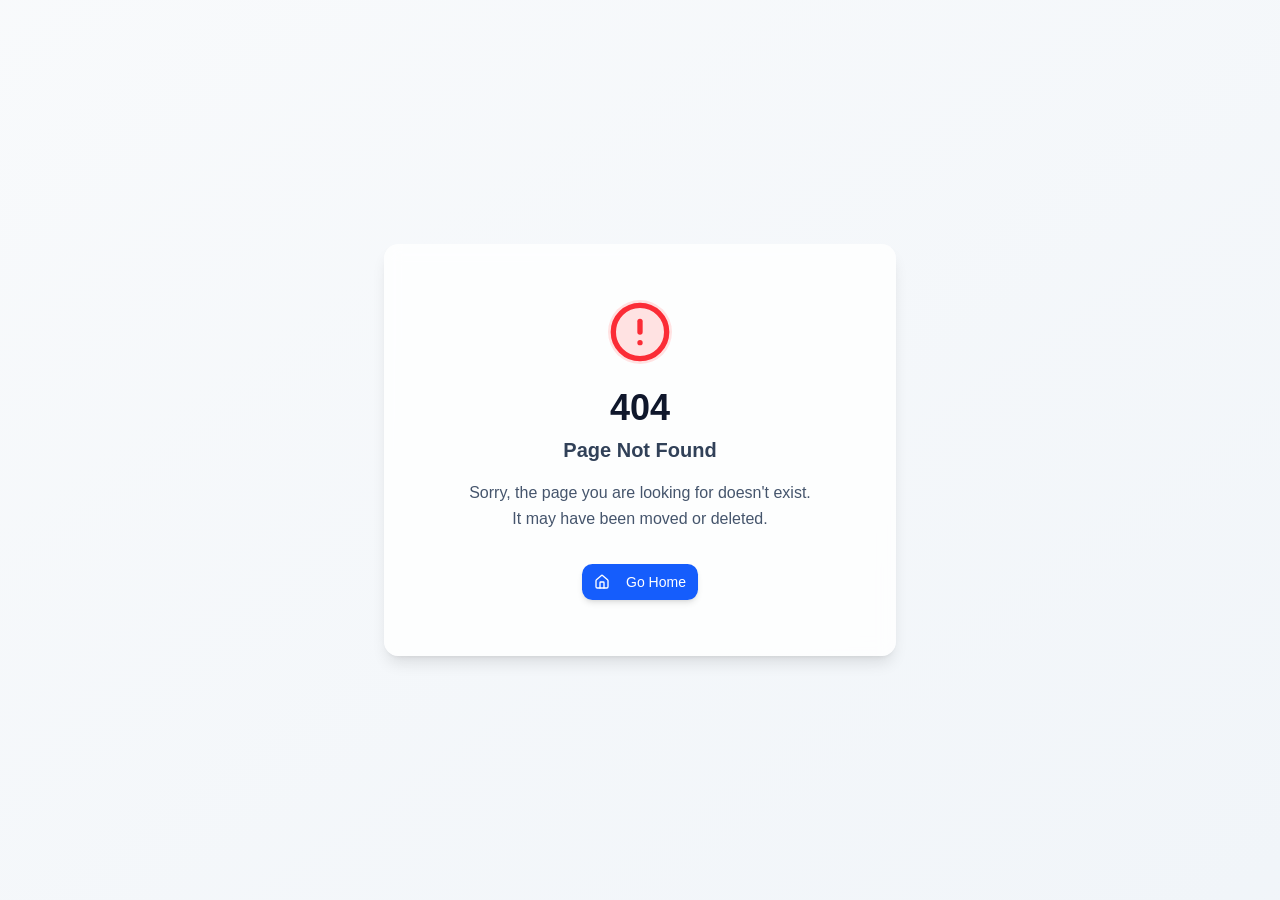
==== commit 7381a800: "Fix GitHub Pages static asset paths Point the HTML entry files at the repository-root JavaScript and" ====
--- a/index.html
+++ b/index.html
@@ -7,76 +7,16 @@
       name="viewport"
       content="width=device-width, initial-scale=1.0, maximum-scale=1" />
     <title>Braidfield Transport Limited | Cross-Border Logistics Zambia</title>
-    <link rel="icon" type="image/png" href="/manus-storage/favicon-32_3808c181.png" />
-    <link rel="apple-touch-icon" href="/manus-storage/apple-touch-icon_b536c37d.png" />
+    <link rel="icon" type="image/png" href="/favicon-32.png" />
+    <link rel="apple-touch-icon" href="/apple-touch-icon.png" />
     <link rel="preconnect" href="https://fonts.googleapis.com" />
     <link rel="preconnect" href="https://fonts.gstatic.com" crossorigin />
     <link href="https://fonts.googleapis.com/css2?family=IBM+Plex+Sans:wght@400;500;600;700&family=Space+Grotesk:wght@500;600;700&display=swap" rel="stylesheet" />
-    <script type="module" crossorigin src="/assets/index-C5t16wmH.js"></script>
-    <link rel="stylesheet" crossorigin href="/assets/index-CpRB8Ajn.css">
-    <script src="/__manus__/debug-collector.js" defer></script>
+    <script type="module" crossorigin src="/index-DM5_QUrX.js"></script>
+    <link rel="stylesheet" crossorigin href="/index-CpRB8Ajn.css">
   </head>
 
   <body>
-    <script id="manus-runtime">window.__MANUS_HOST_DEV__ = false;
-(function(){"use strict";var Mr={exports:{}},Kn={};/**
- * @license React
- * react-jsx-runtime.production.js
- *
- * Copyright (c) Meta Platforms, Inc. and affiliates.
- *
- * This source code is licensed under the MIT license found in the
- * LICENSE file in the root directory of this source tree.
- */var Fc;function dm(){if(Fc)return Kn;Fc=1;var r=Symbol.for("react.transitional.element"),i=Symbol.for("react.fragment");function c(s,d,m){var x=null;if(m!==void 0&&(x=""+m),d.key!==void 0&&(x=""+d.key),"key"in d){m={};for(var R in d)R!=="key"&&(m[R]=d[R])}else m=d;return d=m.ref,{$$typeof:r,type:s,key:x,ref:d!==void 0?d:null,props:m}}return Kn.Fragment=i,Kn.jsx=c,Kn.jsxs=c,Kn}var Ic;function fm(){return Ic||(Ic=1,Mr.exports=dm()),Mr.exports}var h=fm(),Ar={exports:{}},Pn={},Rr={exports:{}},Nr={};/**
- * @license React
- * scheduler.production.js
- *
- * Copyright (c) Meta Platforms, Inc. and affiliates.
- *
- * This source code is licensed under the MIT license found in the
- * LICENSE file in the root directory of this source tree.
- */var tu;function hm(){return tu||(tu=1,function(r){function i(A,q){var B=A.length;A.push(q);t:for(;0<B;){var bt=B-1>>>1,p=A[bt];if(0<d(p,q))A[bt]=q,A[B]=p,B=bt;else break t}}function c(A){return A.length===0?null:A[0]}function s(A){if(A.length===0)return null;var q=A[0],B=A.pop();if(B!==q){A[0]=B;t:for(var bt=0,p=A.length,O=p>>>1;bt<O;){var X=2*(bt+1)-1,G=A[X],Z=X+1,st=A[Z];if(0>d(G,B))Z<p&&0>d(st,G)?(A[bt]=st,A[Z]=B,bt=Z):(A[bt]=G,A[X]=B,bt=X);else if(Z<p&&0>d(st,B))A[bt]=st,A[Z]=B,bt=Z;else break t}}return q}function d(A,q){var B=A.sortIndex-q.sortIndex;return B!==0?B:A.id-q.id}if(r.unstable_now=void 0,typeof performance=="object"&&typeof performance.now=="function"){var m=performance;r.unstable_now=function(){return m.now()}}else{var x=Date,R=x.now();r.unstable_now=function(){return x.now()-R}}var C=[],v=[],D=1,j=null,J=3,at=!1,$=!1,nt=!1,ct=!1,ht=typeof setTimeout=="function"?setTimeout:null,St=typeof clearTimeout=="function"?clearTimeout:null,_=typeof setImmediate<"u"?setImmediate:null;function Y(A){for(var q=c(v);q!==null;){if(q.callback===null)s(v);else if(q.startTime<=A)s(v),q.sortIndex=q.expirationTime,i(C,q);else break;q=c(v)}}function H(A){if(nt=!1,Y(A),!$)if(c(C)!==null)$=!0,it||(it=!0,Bt());else{var q=c(v);q!==null&&Mt(H,q.startTime-A)}}var it=!1,rt=-1,V=5,xt=-1;function Be(){return ct?!0:!(r.unstable_now()-xt<V)}function te(){if(ct=!1,it){var A=r.unstable_now();xt=A;var q=!0;try{t:{$=!1,nt&&(nt=!1,St(rt),rt=-1),at=!0;var B=J;try{e:{for(Y(A),j=c(C);j!==null&&!(j.expirationTime>A&&Be());){var bt=j.callback;if(typeof bt=="function"){j.callback=null,J=j.priorityLevel;var p=bt(j.expirationTime<=A);if(A=r.unstable_now(),typeof p=="function"){j.callback=p,Y(A),q=!0;break e}j===c(C)&&s(C),Y(A)}else s(C);j=c(C)}if(j!==null)q=!0;else{var O=c(v);O!==null&&Mt(H,O.startTime-A),q=!1}}break t}finally{j=null,J=B,at=!1}q=void 0}}finally{q?Bt():it=!1}}}var Bt;if(typeof _=="function")Bt=function(){_(te)};else if(typeof MessageChannel<"u"){var me=new MessageChannel,Se=me.port2;me.port1.onmessage=te,Bt=function(){Se.postMessage(null)}}else Bt=function(){ht(te,0)};function Mt(A,q){rt=ht(function(){A(r.unstable_now())},q)}r.unstable_IdlePriority=5,r.unstable_ImmediatePriority=1,r.unstable_LowPriority=4,r.unstable_NormalPriority=3,r.unstable_Profiling=null,r.unstable_UserBlockingPriority=2,r.unstable_cancelCallback=function(A){A.callback=null},r.unstable_forceFrameRate=function(A){0>A||125<A?console.error("forceFrameRate takes a positive int between 0 and 125, forcing frame rates higher than 125 fps is not supported"):V=0<A?Math.floor(1e3/A):5},r.unstable_getCurrentPriorityLevel=function(){return J},r.unstable_next=function(A){switch(J){case 1:case 2:case 3:var q=3;break;default:q=J}var B=J;J=q;try{return A()}finally{J=B}},r.unstable_requestPaint=function(){ct=!0},r.unstable_runWithPriority=function(A,q){switch(A){case 1:case 2:case 3:case 4:case 5:break;default:A=3}var B=J;J=A;try{return q()}finally{J=B}},r.unstable_scheduleCallback=function(A,q,B){var bt=r.unstable_now();switch(typeof B=="object"&&B!==null?(B=B.delay,B=typeof B=="number"&&0<B?bt+B:bt):B=bt,A){case 1:var p=-1;break;case 2:p=250;break;case 5:p=1073741823;break;case 4:p=1e4;break;default:p=5e3}return p=B+p,A={id:D++,callback:q,priorityLevel:A,startTime:B,expirationTime:p,sortIndex:-1},B>bt?(A.sortIndex=B,i(v,A),c(C)===null&&A===c(v)&&(nt?(St(rt),rt=-1):nt=!0,Mt(H,B-bt))):(A.sortIndex=p,i(C,A),$||at||($=!0,it||(it=!0,Bt()))),A},r.unstable_shouldYield=Be,r.unstable_wrapCallback=function(A){var q=J;return function(){var B=J;J=q;try{return A.apply(this,arguments)}finally{J=B}}}}(Nr)),Nr}var eu;function mm(){return eu||(eu=1,Rr.exports=hm()),Rr.exports}var zr={exports:{}},ut={};/**
- * @license React
- * react.production.js
- *
- * Copyright (c) Meta Platforms, Inc. and affiliates.
- *
- * This source code is licensed under the MIT license found in the
- * LICENSE file in the root directory of this source tree.
- */var lu;function gm(){if(lu)return ut;lu=1;var r=Symbol.for("react.transitional.element"),i=Symbol.for("react.portal"),c=Symbol.for("react.fragment"),s=Symbol.for("react.strict_mode"),d=Symbol.for("react.profiler"),m=Symbol.for("react.consumer"),x=Symbol.for("react.context"),R=Symbol.for("react.forward_ref"),C=Symbol.for("react.suspense"),v=Symbol.for("react.memo"),D=Symbol.for("react.lazy"),j=Symbol.iterator;function J(p){return p===null||typeof p!="object"?null:(p=j&&p[j]||p["@@iterator"],typeof p=="function"?p:null)}var at={isMounted:function(){return!1},enqueueForceUpdate:function(){},enqueueReplaceState:function(){},enqueueSetState:function(){}},$=Object.assign,nt={};function ct(p,O,X){this.props=p,this.context=O,this.refs=nt,this.updater=X||at}ct.prototype.isReactComponent={},ct.prototype.setState=function(p,O){if(typeof p!="object"&&typeof p!="function"&&p!=null)throw Error("takes an object of state variables to update or a function which returns an object of state variables.");this.updater.enqueueSetState(this,p,O,"setState")},ct.prototype.forceUpdate=function(p){this.updater.enqueueForceUpdate(this,p,"forceUpdate")};function ht(){}ht.prototype=ct.prototype;function St(p,O,X){this.props=p,this.context=O,this.refs=nt,this.updater=X||at}var _=St.prototype=new ht;_.constructor=St,$(_,ct.prototype),_.isPureReactComponent=!0;var Y=Array.isArray,H={H:null,A:null,T:null,S:null,V:null},it=Object.prototype.hasOwnProperty;function rt(p,O,X,G,Z,st){return X=st.ref,{$$typeof:r,type:p,key:O,ref:X!==void 0?X:null,props:st}}function V(p,O){return rt(p.type,O,void 0,void 0,void 0,p.props)}function xt(p){return typeof p=="object"&&p!==null&&p.$$typeof===r}function Be(p){var O={"=":"=0",":":"=2"};return"$"+p.replace(/[=:]/g,function(X){return O[X]})}var te=/\/+/g;function Bt(p,O){return typeof p=="object"&&p!==null&&p.key!=null?Be(""+p.key):O.toString(36)}function me(){}function Se(p){switch(p.status){case"fulfilled":return p.value;case"rejected":throw p.reason;default:switch(typeof p.status=="string"?p.then(me,me):(p.status="pending",p.then(function(O){p.status==="pending"&&(p.status="fulfilled",p.value=O)},function(O){p.status==="pending"&&(p.status="rejected",p.reason=O)})),p.status){case"fulfilled":return p.value;case"rejected":throw p.reason}}throw p}function Mt(p,O,X,G,Z){var st=typeof p;(st==="undefined"||st==="boolean")&&(p=null);var I=!1;if(p===null)I=!0;else switch(st){case"bigint":case"string":case"number":I=!0;break;case"object":switch(p.$$typeof){case r:case i:I=!0;break;case D:return I=p._init,Mt(I(p._payload),O,X,G,Z)}}if(I)return Z=Z(p),I=G===""?"."+Bt(p,0):G,Y(Z)?(X="",I!=null&&(X=I.replace(te,"$&/")+"/"),Mt(Z,O,X,"",function(Jt){return Jt})):Z!=null&&(xt(Z)&&(Z=V(Z,X+(Z.key==null||p&&p.key===Z.key?"":(""+Z.key).replace(te,"$&/")+"/")+I)),O.push(Z)),1;I=0;var gt=G===""?".":G+":";if(Y(p))for(var Tt=0;Tt<p.length;Tt++)G=p[Tt],st=gt+Bt(G,Tt),I+=Mt(G,O,X,st,Z);else if(Tt=J(p),typeof Tt=="function")for(p=Tt.call(p),Tt=0;!(G=p.next()).done;)G=G.value,st=gt+Bt(G,Tt++),I+=Mt(G,O,X,st,Z);else if(st==="object"){if(typeof p.then=="function")return Mt(Se(p),O,X,G,Z);throw O=String(p),Error("Objects are not valid as a React child (found: "+(O==="[object Object]"?"object with keys {"+Object.keys(p).join(", ")+"}":O)+"). If you meant to render a collection of children, use an array instead.")}return I}function A(p,O,X){if(p==null)return p;var G=[],Z=0;return Mt(p,G,"","",function(st){return O.call(X,st,Z++)}),G}function q(p){if(p._status===-1){var O=p._result;O=O(),O.then(function(X){(p._status===0||p._status===-1)&&(p._status=1,p._result=X)},function(X){(p._status===0||p._status===-1)&&(p._status=2,p._result=X)}),p._status===-1&&(p._status=0,p._result=O)}if(p._status===1)return p._result.default;throw p._result}var B=typeof reportError=="function"?reportError:function(p){if(typeof window=="object"&&typeof window.ErrorEvent=="function"){var O=new window.ErrorEvent("error",{bubbles:!0,cancelable:!0,message:typeof p=="object"&&p!==null&&typeof p.message=="string"?String(p.message):String(p),error:p});if(!window.dispatchEvent(O))return}else if(typeof process=="object"&&typeof process.emit=="function"){process.emit("uncaughtException",p);return}console.error(p)};function bt(){}return ut.Children={map:A,forEach:function(p,O,X){A(p,function(){O.apply(this,arguments)},X)},count:function(p){var O=0;return A(p,function(){O++}),O},toArray:function(p){return A(p,function(O){return O})||[]},only:function(p){if(!xt(p))throw Error("React.Children.only expected to receive a single React element child.");return p}},ut.Component=ct,ut.Fragment=c,ut.Profiler=d,ut.PureComponent=St,ut.StrictMode=s,ut.Suspense=C,ut.__CLIENT_INTERNALS_DO_NOT_USE_OR_WARN_USERS_THEY_CANNOT_UPGRADE=H,ut.__COMPILER_RUNTIME={__proto__:null,c:function(p){return H.H.useMemoCache(p)}},ut.cache=function(p){return function(){return p.apply(null,arguments)}},ut.cloneElement=function(p,O,X){if(p==null)throw Error("The argument must be a React element, but you passed "+p+".");var G=$({},p.props),Z=p.key,st=void 0;if(O!=null)for(I in O.ref!==void 0&&(st=void 0),O.key!==void 0&&(Z=""+O.key),O)!it.call(O,I)||I==="key"||I==="__self"||I==="__source"||I==="ref"&&O.ref===void 0||(G[I]=O[I]);var I=arguments.length-2;if(I===1)G.children=X;else if(1<I){for(var gt=Array(I),Tt=0;Tt<I;Tt++)gt[Tt]=arguments[Tt+2];G.children=gt}return rt(p.type,Z,void 0,void 0,st,G)},ut.createContext=function(p){return p={$$typeof:x,_currentValue:p,_currentValue2:p,_threadCount:0,Provider:null,Consumer:null},p.Provider=p,p.Consumer={$$typeof:m,_context:p},p},ut.createElement=function(p,O,X){var G,Z={},st=null;if(O!=null)for(G in O.key!==void 0&&(st=""+O.key),O)it.call(O,G)&&G!=="key"&&G!=="__self"&&G!=="__source"&&(Z[G]=O[G]);var I=arguments.length-2;if(I===1)Z.children=X;else if(1<I){for(var gt=Array(I),Tt=0;Tt<I;Tt++)gt[Tt]=arguments[Tt+2];Z.children=gt}if(p&&p.defaultProps)for(G in I=p.defaultProps,I)Z[G]===void 0&&(Z[G]=I[G]);return rt(p,st,void 0,void 0,null,Z)},ut.createRef=function(){return{current:null}},ut.forwardRef=function(p){return{$$typeof:R,render:p}},ut.isValidElement=xt,ut.lazy=function(p){return{$$typeof:D,_payload:{_status:-1,_result:p},_init:q}},ut.memo=function(p,O){return{$$typeof:v,type:p,compare:O===void 0?null:O}},ut.startTransition=function(p){var O=H.T,X={};H.T=X;try{var G=p(),Z=H.S;Z!==null&&Z(X,G),typeof G=="object"&&G!==null&&typeof G.then=="function"&&G.then(bt,B)}catch(st){B(st)}finally{H.T=O}},ut.unstable_useCacheRefresh=function(){return H.H.useCacheRefresh()},ut.use=function(p){return H.H.use(p)},ut.useActionState=function(p,O,X){return H.H.useActionState(p,O,X)},ut.useCallback=function(p,O){return H.H.useCallback(p,O)},ut.useContext=function(p){return H.H.useContext(p)},ut.useDebugValue=function(){},ut.useDeferredValue=function(p,O){return H.H.useDeferredValue(p,O)},ut.useEffect=function(p,O,X){var G=H.H;if(typeof X=="function")throw Error("useEffect CRUD overload is not enabled in this build of React.");return G.useEffect(p,O)},ut.useId=function(){return H.H.useId()},ut.useImperativeHandle=function(p,O,X){return H.H.useImperativeHandle(p,O,X)},ut.useInsertionEffect=function(p,O){return H.H.useInsertionEffect(p,O)},ut.useLayoutEffect=function(p,O){return H.H.useLayoutEffect(p,O)},ut.useMemo=function(p,O){return H.H.useMemo(p,O)},ut.useOptimistic=function(p,O){return H.H.useOptimistic(p,O)},ut.useReducer=function(p,O,X){return H.H.useReducer(p,O,X)},ut.useRef=function(p){return H.H.useRef(p)},ut.useState=function(p){return H.H.useState(p)},ut.useSyncExternalStore=function(p,O,X){return H.H.useSyncExternalStore(p,O,X)},ut.useTransition=function(){return H.H.useTransition()},ut.version="19.1.1",ut}var au;function _r(){return au||(au=1,zr.exports=gm()),zr.exports}var kr={exports:{}},he={};/**
- * @license React
- * react-dom.production.js
- *
- * Copyright (c) Meta Platforms, Inc. and affiliates.
- *
- * This source code is licensed under the MIT license found in the
- * LICENSE file in the root directory of this source tree.
- */var nu;function pm(){if(nu)return he;nu=1;var r=_r();function i(C){var v="https://react.dev/errors/"+C;if(1<arguments.length){v+="?args[]="+encodeURIComponent(arguments[1]);for(var D=2;D<arguments.length;D++)v+="&args[]="+encodeURIComponent(arguments[D])}return"Minified React error #"+C+"; visit "+v+" for the full message or use the non-minified dev environment for full errors and additional helpful warnings."}function c(){}var s={d:{f:c,r:function(){throw Error(i(522))},D:c,C:c,L:c,m:c,X:c,S:c,M:c},p:0,findDOMNode:null},d=Symbol.for("react.portal");function m(C,v,D){var j=3<arguments.length&&arguments[3]!==void 0?arguments[3]:null;return{$$typeof:d,key:j==null?null:""+j,children:C,containerInfo:v,implementation:D}}var x=r.__CLIENT_INTERNALS_DO_NOT_USE_OR_WARN_USERS_THEY_CANNOT_UPGRADE;function R(C,v){if(C==="font")return"";if(typeof v=="string")return v==="use-credentials"?v:""}return he.__DOM_INTERNALS_DO_NOT_USE_OR_WARN_USERS_THEY_CANNOT_UPGRADE=s,he.createPortal=function(C,v){var D=2<arguments.length&&arguments[2]!==void 0?arguments[2]:null;if(!v||v.nodeType!==1&&v.nodeType!==9&&v.nodeType!==11)throw Error(i(299));return m(C,v,null,D)},he.flushSync=function(C){var v=x.T,D=s.p;try{if(x.T=null,s.p=2,C)return C()}finally{x.T=v,s.p=D,s.d.f()}},he.preconnect=function(C,v){typeof C=="string"&&(v?(v=v.crossOrigin,v=typeof v=="string"?v==="use-credentials"?v:"":void 0):v=null,s.d.C(C,v))},he.prefetchDNS=function(C){typeof C=="string"&&s.d.D(C)},he.preinit=function(C,v){if(typeof C=="string"&&v&&typeof v.as=="string"){var D=v.as,j=R(D,v.crossOrigin),J=typeof v.integrity=="string"?v.integrity:void 0,at=typeof v.fetchPriority=="string"?v.fetchPriority:void 0;D==="style"?s.d.S(C,typeof v.precedence=="string"?v.precedence:void 0,{crossOrigin:j,integrity:J,fetchPriority:at}):D==="script"&&s.d.X(C,{crossOrigin:j,integrity:J,fetchPriority:at,nonce:typeof v.nonce=="string"?v.nonce:void 0})}},he.preinitModule=function(C,v){if(typeof C=="string")if(typeof v=="object"&&v!==null){if(v.as==null||v.as==="script"){var D=R(v.as,v.crossOrigin);s.d.M(C,{crossOrigin:D,integrity:typeof v.integrity=="string"?v.integrity:void 0,nonce:typeof v.nonce=="string"?v.nonce:void 0})}}else v==null&&s.d.M(C)},he.preload=function(C,v){if(typeof C=="string"&&typeof v=="object"&&v!==null&&typeof v.as=="string"){var D=v.as,j=R(D,v.crossOrigin);s.d.L(C,D,{crossOrigin:j,integrity:typeof v.integrity=="string"?v.integrity:void 0,nonce:typeof v.nonce=="string"?v.nonce:void 0,type:typeof v.type=="string"?v.type:void 0,fetchPriority:typeof v.fetchPriority=="string"?v.fetchPriority:void 0,referrerPolicy:typeof v.referrerPolicy=="string"?v.referrerPolicy:void 0,imageSrcSet:typeof v.imageSrcSet=="string"?v.imageSrcSet:void 0,imageSizes:typeof v.imageSizes=="string"?v.imageSizes:void 0,media:typeof v.media=="string"?v.media:void 0})}},he.preloadModule=function(C,v){if(typeof C=="string")if(v){var D=R(v.as,v.crossOrigin);s.d.m(C,{as:typeof v.as=="string"&&v.as!=="script"?v.as:void 0,crossOrigin:D,integrity:typeof v.integrity=="string"?v.integrity:void 0})}else s.d.m(C)},he.requestFormReset=function(C){s.d.r(C)},he.unstable_batchedUpdates=function(C,v){return C(v)},he.useFormState=function(C,v,D){return x.H.useFormState(C,v,D)},he.useFormStatus=function(){return x.H.useHostTransitionStatus()},he.version="19.1.1",he}var ou;function ym(){if(ou)return kr.exports;ou=1;function r(){if(!(typeof __REACT_DEVTOOLS_GLOBAL_HOOK__>"u"||typeof __REACT_DEVTOOLS_GLOBAL_HOOK__.checkDCE!="function"))try{__REACT_DEVTOOLS_GLOBAL_HOOK__.checkDCE(r)}catch(i){console.error(i)}}return r(),kr.exports=pm(),kr.exports}/**
- * @license React
- * react-dom-client.production.js
- *
- * Copyright (c) Meta Platforms, Inc. and affiliates.
- *
- * This source code is licensed under the MIT license found in the
- * LICENSE file in the root directory of this source tree.
- */var iu;function vm(){if(iu)return Pn;iu=1;var r=mm(),i=_r(),c=ym();function s(t){var e="https://react.dev/errors/"+t;if(1<arguments.length){e+="?args[]="+encodeURIComponent(arguments[1]);for(var l=2;l<arguments.length;l++)e+="&args[]="+encodeURIComponent(arguments[l])}return"Minified React error #"+t+"; visit "+e+" for the full message or use the non-minified dev environment for full errors and additional helpful warnings."}function d(t){return!(!t||t.nodeType!==1&&t.nodeType!==9&&t.nodeType!==11)}function m(t){var e=t,l=t;if(t.alternate)for(;e.return;)e=e.return;else{t=e;do e=t,(e.flags&4098)!==0&&(l=e.return),t=e.return;while(t)}return e.tag===3?l:null}function x(t){if(t.tag===13){var e=t.memoizedState;if(e===null&&(t=t.alternate,t!==null&&(e=t.memoizedState)),e!==null)return e.dehydrated}return null}function R(t){if(m(t)!==t)throw Error(s(188))}function C(t){var e=t.alternate;if(!e){if(e=m(t),e===null)throw Error(s(188));return e!==t?null:t}for(var l=t,a=e;;){var n=l.return;if(n===null)break;var o=n.alternate;if(o===null){if(a=n.return,a!==null){l=a;continue}break}if(n.child===o.child){for(o=n.child;o;){if(o===l)return R(n),t;if(o===a)return R(n),e;o=o.sibling}throw Error(s(188))}if(l.return!==a.return)l=n,a=o;else{for(var u=!1,f=n.child;f;){if(f===l){u=!0,l=n,a=o;break}if(f===a){u=!0,a=n,l=o;break}f=f.sibling}if(!u){for(f=o.child;f;){if(f===l){u=!0,l=o,a=n;break}if(f===a){u=!0,a=o,l=n;break}f=f.sibling}if(!u)throw Error(s(189))}}if(l.alternate!==a)throw Error(s(190))}if(l.tag!==3)throw Error(s(188));return l.stateNode.current===l?t:e}function v(t){var e=t.tag;if(e===5||e===26||e===27||e===6)return t;for(t=t.child;t!==null;){if(e=v(t),e!==null)return e;t=t.sibling}return null}var D=Object.assign,j=Symbol.for("react.element"),J=Symbol.for("react.transitional.element"),at=Symbol.for("react.portal"),$=Symbol.for("react.fragment"),nt=Symbol.for("react.strict_mode"),ct=Symbol.for("react.profiler"),ht=Symbol.for("react.provider"),St=Symbol.for("react.consumer"),_=Symbol.for("react.context"),Y=Symbol.for("react.forward_ref"),H=Symbol.for("react.suspense"),it=Symbol.for("react.suspense_list"),rt=Symbol.for("react.memo"),V=Symbol.for("react.lazy"),xt=Symbol.for("react.activity"),Be=Symbol.for("react.memo_cache_sentinel"),te=Symbol.iterator;function Bt(t){return t===null||typeof t!="object"?null:(t=te&&t[te]||t["@@iterator"],typeof t=="function"?t:null)}var me=Symbol.for("react.client.reference");function Se(t){if(t==null)return null;if(typeof t=="function")return t.$$typeof===me?null:t.displayName||t.name||null;if(typeof t=="string")return t;switch(t){case $:return"Fragment";case ct:return"Profiler";case nt:return"StrictMode";case H:return"Suspense";case it:return"SuspenseList";case xt:return"Activity"}if(typeof t=="object")switch(t.$$typeof){case at:return"Portal";case _:return(t.displayName||"Context")+".Provider";case St:return(t._context.displayName||"Context")+".Consumer";case Y:var e=t.render;return t=t.displayName,t||(t=e.displayName||e.name||"",t=t!==""?"ForwardRef("+t+")":"ForwardRef"),t;case rt:return e=t.displayName||null,e!==null?e:Se(t.type)||"Memo";case V:e=t._payload,t=t._init;try{return Se(t(e))}catch{}}return null}var Mt=Array.isArray,A=i.__CLIENT_INTERNALS_DO_NOT_USE_OR_WARN_USERS_THEY_CANNOT_UPGRADE,q=c.__DOM_INTERNALS_DO_NOT_USE_OR_WARN_USERS_THEY_CANNOT_UPGRADE,B={pending:!1,data:null,method:null,action:null},bt=[],p=-1;function O(t){return{current:t}}function X(t){0>p||(t.current=bt[p],bt[p]=null,p--)}function G(t,e){p++,bt[p]=t.current,t.current=e}var Z=O(null),st=O(null),I=O(null),gt=O(null);function Tt(t,e){switch(G(I,e),G(st,t),G(Z,null),e.nodeType){case 9:case 11:t=(t=e.documentElement)&&(t=t.namespaceURI)?Uh(t):0;break;default:if(t=e.tagName,e=e.namespaceURI)e=Uh(e),t=Gh(e,t);else switch(t){case"svg":t=1;break;case"math":t=2;break;default:t=0}}X(Z),G(Z,t)}function Jt(){X(Z),X(st),X(I)}function Ke(t){t.memoizedState!==null&&G(gt,t);var e=Z.current,l=Gh(e,t.type);e!==l&&(G(st,t),G(Z,l))}function Ce(t){st.current===t&&(X(Z),X(st)),gt.current===t&&(X(gt),Wo._currentValue=B)}var Pe=Object.prototype.hasOwnProperty,yl=r.unstable_scheduleCallback,sn=r.unstable_cancelCallback,Ca=r.unstable_shouldYield,ri=r.unstable_requestPaint,ge=r.unstable_now,si=r.unstable_getCurrentPriorityLevel,Ul=r.unstable_ImmediatePriority,Fn=r.unstable_UserBlockingPriority,nl=r.unstable_NormalPriority,ci=r.unstable_LowPriority,Gl=r.unstable_IdlePriority,ui=r.log,Ea=r.unstable_setDisableYieldValue,ql=null,Wt=null;function Je(t){if(typeof ui=="function"&&Ea(t),Wt&&typeof Wt.setStrictMode=="function")try{Wt.setStrictMode(ql,t)}catch{}}var $t=Math.clz32?Math.clz32:fi,di=Math.log,Ta=Math.LN2;function fi(t){return t>>>=0,t===0?32:31-(di(t)/Ta|0)|0}var L=256,cn=4194304;function vl(t){var e=t&42;if(e!==0)return e;switch(t&-t){case 1:return 1;case 2:return 2;case 4:return 4;case 8:return 8;case 16:return 16;case 32:return 32;case 64:return 64;case 128:return 128;case 256:case 512:case 1024:case 2048:case 4096:case 8192:case 16384:case 32768:case 65536:case 131072:case 262144:case 524288:case 1048576:case 2097152:return t&4194048;case 4194304:case 8388608:case 16777216:case 33554432:return t&62914560;case 67108864:return 67108864;case 134217728:return 134217728;case 268435456:return 268435456;case 536870912:return 536870912;case 1073741824:return 0;default:return t}}function un(t,e,l){var a=t.pendingLanes;if(a===0)return 0;var n=0,o=t.suspendedLanes,u=t.pingedLanes;t=t.warmLanes;var f=a&134217727;return f!==0?(a=f&~o,a!==0?n=vl(a):(u&=f,u!==0?n=vl(u):l||(l=f&~t,l!==0&&(n=vl(l))))):(f=a&~o,f!==0?n=vl(f):u!==0?n=vl(u):l||(l=a&~t,l!==0&&(n=vl(l)))),n===0?0:e!==0&&e!==n&&(e&o)===0&&(o=n&-n,l=e&-e,o>=l||o===32&&(l&4194048)!==0)?e:n}function Dt(t,e){return(t.pendingLanes&~(t.suspendedLanes&~t.pingedLanes)&e)===0}function In(t,e){switch(t){case 1:case 2:case 4:case 8:case 64:return e+250;case 16:case 32:case 128:case 256:case 512:case 1024:case 2048:case 4096:case 8192:case 16384:case 32768:case 65536:case 131072:case 262144:case 524288:case 1048576:case 2097152:return e+5e3;case 4194304:case 8388608:case 16777216:case 33554432:return-1;case 67108864:case 134217728:case 268435456:case 536870912:case 1073741824:return-1;default:return-1}}function to(){var t=L;return L<<=1,(L&4194048)===0&&(L=256),t}function hi(){var t=cn;return cn<<=1,(cn&62914560)===0&&(cn=4194304),t}function eo(t){for(var e=[],l=0;31>l;l++)e.push(t);return e}function Da(t,e){t.pendingLanes|=e,e!==268435456&&(t.suspendedLanes=0,t.pingedLanes=0,t.warmLanes=0)}function ts(t,e,l,a,n,o){var u=t.pendingLanes;t.pendingLanes=l,t.suspendedLanes=0,t.pingedLanes=0,t.warmLanes=0,t.expiredLanes&=l,t.entangledLanes&=l,t.errorRecoveryDisabledLanes&=l,t.shellSuspendCounter=0;var f=t.entanglements,g=t.expirationTimes,S=t.hiddenUpdates;for(l=u&~l;0<l;){var N=31-$t(l),k=1<<N;f[N]=0,g[N]=-1;var E=S[N];if(E!==null)for(S[N]=null,N=0;N<E.length;N++){var T=E[N];T!==null&&(T.lane&=-536870913)}l&=~k}a!==0&&mi(t,a,0),o!==0&&n===0&&t.tag!==0&&(t.suspendedLanes|=o&~(u&~e))}function mi(t,e,l){t.pendingLanes|=e,t.suspendedLanes&=~e;var a=31-$t(e);t.entangledLanes|=e,t.entanglements[a]=t.entanglements[a]|1073741824|l&4194090}function gi(t,e){var l=t.entangledLanes|=e;for(t=t.entanglements;l;){var a=31-$t(l),n=1<<a;n&e|t[a]&e&&(t[a]|=e),l&=~n}}function lo(t){switch(t){case 2:t=1;break;case 8:t=4;break;case 32:t=16;break;case 256:case 512:case 1024:case 2048:case 4096:case 8192:case 16384:case 32768:case 65536:case 131072:case 262144:case 524288:case 1048576:case 2097152:case 4194304:case 8388608:case 16777216:case 33554432:t=128;break;case 268435456:t=134217728;break;default:t=0}return t}function ao(t){return t&=-t,2<t?8<t?(t&134217727)!==0?32:268435456:8:2}function pi(){var t=q.p;return t!==0?t:(t=window.event,t===void 0?32:om(t.type))}function es(t,e){var l=q.p;try{return q.p=t,e()}finally{q.p=l}}var ol=Math.random().toString(36).slice(2),ee="__reactFiber$"+ol,pe="__reactProps$"+ol,Yl="__reactContainer$"+ol,no="__reactEvents$"+ol,ls="__reactListeners$"+ol,as="__reactHandles$"+ol,yi="__reactResources$"+ol,Ma="__reactMarker$"+ol;function oo(t){delete t[ee],delete t[pe],delete t[no],delete t[ls],delete t[as]}function Vl(t){var e=t[ee];if(e)return e;for(var l=t.parentNode;l;){if(e=l[Yl]||l[ee]){if(l=e.alternate,e.child!==null||l!==null&&l.child!==null)for(t=Xh(t);t!==null;){if(l=t[ee])return l;t=Xh(t)}return e}t=l,l=t.parentNode}return null}function Xl(t){if(t=t[ee]||t[Yl]){var e=t.tag;if(e===5||e===6||e===13||e===26||e===27||e===3)return t}return null}function Aa(t){var e=t.tag;if(e===5||e===26||e===27||e===6)return t.stateNode;throw Error(s(33))}function Zl(t){var e=t[yi];return e||(e=t[yi]={hoistableStyles:new Map,hoistableScripts:new Map}),e}function Vt(t){t[Ma]=!0}var vi=new Set,bi={};function bl(t,e){We(t,e),We(t+"Capture",e)}function We(t,e){for(bi[t]=e,t=0;t<e.length;t++)vi.add(e[t])}var ns=RegExp("^[:A-Z_a-z\\u00C0-\\u00D6\\u00D8-\\u00F6\\u00F8-\\u02FF\\u0370-\\u037D\\u037F-\\u1FFF\\u200C-\\u200D\\u2070-\\u218F\\u2C00-\\u2FEF\\u3001-\\uD7FF\\uF900-\\uFDCF\\uFDF0-\\uFFFD][:A-Z_a-z\\u00C0-\\u00D6\\u00D8-\\u00F6\\u00F8-\\u02FF\\u0370-\\u037D\\u037F-\\u1FFF\\u200C-\\u200D\\u2070-\\u218F\\u2C00-\\u2FEF\\u3001-\\uD7FF\\uF900-\\uFDCF\\uFDF0-\\uFFFD\\-.0-9\\u00B7\\u0300-\\u036F\\u203F-\\u2040]*$"),xi={},wi={};function Ra(t){return Pe.call(wi,t)?!0:Pe.call(xi,t)?!1:ns.test(t)?wi[t]=!0:(xi[t]=!0,!1)}function M(t,e,l){if(Ra(e))if(l===null)t.removeAttribute(e);else{switch(typeof l){case"undefined":case"function":case"symbol":t.removeAttribute(e);return;case"boolean":var a=e.toLowerCase().slice(0,5);if(a!=="data-"&&a!=="aria-"){t.removeAttribute(e);return}}t.setAttribute(e,""+l)}}function tt(t,e,l){if(l===null)t.removeAttribute(e);else{switch(typeof l){case"undefined":case"function":case"symbol":case"boolean":t.removeAttribute(e);return}t.setAttribute(e,""+l)}}function Ot(t,e,l,a){if(a===null)t.removeAttribute(l);else{switch(typeof a){case"undefined":case"function":case"symbol":case"boolean":t.removeAttribute(l);return}t.setAttributeNS(e,l,""+a)}}var le,Ee;function ae(t){if(le===void 0)try{throw Error()}catch(l){var e=l.stack.trim().match(/\n( *(at )?)/);le=e&&e[1]||"",Ee=-1<l.stack.indexOf(`
-    at`)?" (<anonymous>)":-1<l.stack.indexOf("@")?"@unknown:0:0":""}return`
-`+le+t+Ee}var Le=!1;function He(t,e){if(!t||Le)return"";Le=!0;var l=Error.prepareStackTrace;Error.prepareStackTrace=void 0;try{var a={DetermineComponentFrameRoot:function(){try{if(e){var k=function(){throw Error()};if(Object.defineProperty(k.prototype,"props",{set:function(){throw Error()}}),typeof Reflect=="object"&&Reflect.construct){try{Reflect.construct(k,[])}catch(T){var E=T}Reflect.construct(t,[],k)}else{try{k.call()}catch(T){E=T}t.call(k.prototype)}}else{try{throw Error()}catch(T){E=T}(k=t())&&typeof k.catch=="function"&&k.catch(function(){})}}catch(T){if(T&&E&&typeof T.stack=="string")return[T.stack,E.stack]}return[null,null]}};a.DetermineComponentFrameRoot.displayName="DetermineComponentFrameRoot";var n=Object.getOwnPropertyDescriptor(a.DetermineComponentFrameRoot,"name");n&&n.configurable&&Object.defineProperty(a.DetermineComponentFrameRoot,"name",{value:"DetermineComponentFrameRoot"});var o=a.DetermineComponentFrameRoot(),u=o[0],f=o[1];if(u&&f){var g=u.split(`
-`),S=f.split(`
-`);for(n=a=0;a<g.length&&!g[a].includes("DetermineComponentFrameRoot");)a++;for(;n<S.length&&!S[n].includes("DetermineComponentFrameRoot");)n++;if(a===g.length||n===S.length)for(a=g.length-1,n=S.length-1;1<=a&&0<=n&&g[a]!==S[n];)n--;for(;1<=a&&0<=n;a--,n--)if(g[a]!==S[n]){if(a!==1||n!==1)do if(a--,n--,0>n||g[a]!==S[n]){var N=`
-`+g[a].replace(" at new "," at ");return t.displayName&&N.includes("<anonymous>")&&(N=N.replace("<anonymous>",t.displayName)),N}while(1<=a&&0<=n);break}}}finally{Le=!1,Error.prepareStackTrace=l}return(l=t?t.displayName||t.name:"")?ae(l):""}function Ql(t){switch(t.tag){case 26:case 27:case 5:return ae(t.type);case 16:return ae("Lazy");case 13:return ae("Suspense");case 19:return ae("SuspenseList");case 0:case 15:return He(t.type,!1);case 11:return He(t.type.render,!1);case 1:return He(t.type,!0);case 31:return ae("Activity");default:return""}}function xl(t){try{var e="";do e+=Ql(t),t=t.return;while(t);return e}catch(l){return`
-Error generating stack: `+l.message+`
-`+l.stack}}function Xt(t){switch(typeof t){case"bigint":case"boolean":case"number":case"string":case"undefined":return t;case"object":return t;default:return""}}function il(t){var e=t.type;return(t=t.nodeName)&&t.toLowerCase()==="input"&&(e==="checkbox"||e==="radio")}function ve(t){var e=il(t)?"checked":"value",l=Object.getOwnPropertyDescriptor(t.constructor.prototype,e),a=""+t[e];if(!t.hasOwnProperty(e)&&typeof l<"u"&&typeof l.get=="function"&&typeof l.set=="function"){var n=l.get,o=l.set;return Object.defineProperty(t,e,{configurable:!0,get:function(){return n.call(this)},set:function(u){a=""+u,o.call(this,u)}}),Object.defineProperty(t,e,{enumerable:l.enumerable}),{getValue:function(){return a},setValue:function(u){a=""+u},stopTracking:function(){t._valueTracker=null,delete t[e]}}}}function re(t){t._valueTracker||(t._valueTracker=ve(t))}function rl(t){if(!t)return!1;var e=t._valueTracker;if(!e)return!0;var l=e.getValue(),a="";return t&&(a=il(t)?t.checked?"true":"false":t.value),t=a,t!==l?(e.setValue(t),!0):!1}function wl(t){if(t=t||(typeof document<"u"?document:void 0),typeof t>"u")return null;try{return t.activeElement||t.body}catch{return t.body}}var dn=/[\n"\\]/g;function se(t){return t.replace(dn,function(e){return"\\"+e.charCodeAt(0).toString(16)+" "})}function Kl(t,e,l,a,n,o,u,f){t.name="",u!=null&&typeof u!="function"&&typeof u!="symbol"&&typeof u!="boolean"?t.type=u:t.removeAttribute("type"),e!=null?u==="number"?(e===0&&t.value===""||t.value!=e)&&(t.value=""+Xt(e)):t.value!==""+Xt(e)&&(t.value=""+Xt(e)):u!=="submit"&&u!=="reset"||t.removeAttribute("value"),e!=null?Pl(t,u,Xt(e)):l!=null?Pl(t,u,Xt(l)):a!=null&&t.removeAttribute("value"),n==null&&o!=null&&(t.defaultChecked=!!o),n!=null&&(t.checked=n&&typeof n!="function"&&typeof n!="symbol"),f!=null&&typeof f!="function"&&typeof f!="symbol"&&typeof f!="boolean"?t.name=""+Xt(f):t.removeAttribute("name")}function Na(t,e,l,a,n,o,u,f){if(o!=null&&typeof o!="function"&&typeof o!="symbol"&&typeof o!="boolean"&&(t.type=o),e!=null||l!=null){if(!(o!=="submit"&&o!=="reset"||e!=null))return;l=l!=null?""+Xt(l):"",e=e!=null?""+Xt(e):l,f||e===t.value||(t.value=e),t.defaultValue=e}a=a??n,a=typeof a!="function"&&typeof a!="symbol"&&!!a,t.checked=f?t.checked:!!a,t.defaultChecked=!!a,u!=null&&typeof u!="function"&&typeof u!="symbol"&&typeof u!="boolean"&&(t.name=u)}function Pl(t,e,l){e==="number"&&wl(t.ownerDocument)===t||t.defaultValue===""+l||(t.defaultValue=""+l)}function $e(t,e,l,a){if(t=t.options,e){e={};for(var n=0;n<l.length;n++)e["$"+l[n]]=!0;for(l=0;l<t.length;l++)n=e.hasOwnProperty("$"+t[l].value),t[l].selected!==n&&(t[l].selected=n),n&&a&&(t[l].defaultSelected=!0)}else{for(l=""+Xt(l),e=null,n=0;n<t.length;n++){if(t[n].value===l){t[n].selected=!0,a&&(t[n].defaultSelected=!0);return}e!==null||t[n].disabled||(e=t[n])}e!==null&&(e.selected=!0)}}function za(t,e,l){if(e!=null&&(e=""+Xt(e),e!==t.value&&(t.value=e),l==null)){t.defaultValue!==e&&(t.defaultValue=e);return}t.defaultValue=l!=null?""+Xt(l):""}function _a(t,e,l,a){if(e==null){if(a!=null){if(l!=null)throw Error(s(92));if(Mt(a)){if(1<a.length)throw Error(s(93));a=a[0]}l=a}l==null&&(l=""),e=l}l=Xt(e),t.defaultValue=l,a=t.textContent,a===l&&a!==""&&a!==null&&(t.value=a)}function Fe(t,e){if(e){var l=t.firstChild;if(l&&l===t.lastChild&&l.nodeType===3){l.nodeValue=e;return}}t.textContent=e}var fn=new Set("animationIterationCount aspectRatio borderImageOutset borderImageSlice borderImageWidth boxFlex boxFlexGroup boxOrdinalGroup columnCount columns flex flexGrow flexPositive flexShrink flexNegative flexOrder gridArea gridRow gridRowEnd gridRowSpan gridRowStart gridColumn gridColumnEnd gridColumnSpan gridColumnStart fontWeight lineClamp lineHeight opacity order orphans scale tabSize widows zIndex zoom fillOpacity floodOpacity stopOpacity strokeDasharray strokeDashoffset strokeMiterlimit strokeOpacity strokeWidth MozAnimationIterationCount MozBoxFlex MozBoxFlexGroup MozLineClamp msAnimationIterationCount msFlex msZoom msFlexGrow msFlexNegative msFlexOrder msFlexPositive msFlexShrink msGridColumn msGridColumnSpan msGridRow msGridRowSpan WebkitAnimationIterationCount WebkitBoxFlex WebKitBoxFlexGroup WebkitBoxOrdinalGroup WebkitColumnCount WebkitColumns WebkitFlex WebkitFlexGrow WebkitFlexPositive WebkitFlexShrink WebkitLineClamp".split(" "));function ka(t,e,l){var a=e.indexOf("--")===0;l==null||typeof l=="boolean"||l===""?a?t.setProperty(e,""):e==="float"?t.cssFloat="":t[e]="":a?t.setProperty(e,l):typeof l!="number"||l===0||fn.has(e)?e==="float"?t.cssFloat=l:t[e]=(""+l).trim():t[e]=l+"px"}function Oa(t,e,l){if(e!=null&&typeof e!="object")throw Error(s(62));if(t=t.style,l!=null){for(var a in l)!l.hasOwnProperty(a)||e!=null&&e.hasOwnProperty(a)||(a.indexOf("--")===0?t.setProperty(a,""):a==="float"?t.cssFloat="":t[a]="");for(var n in e)a=e[n],e.hasOwnProperty(n)&&l[n]!==a&&ka(t,n,a)}else for(var o in e)e.hasOwnProperty(o)&&ka(t,o,e[o])}function ja(t){if(t.indexOf("-")===-1)return!1;switch(t){case"annotation-xml":case"color-profile":case"font-face":case"font-face-src":case"font-face-uri":case"font-face-format":case"font-face-name":case"missing-glyph":return!1;default:return!0}}var Si=new Map([["acceptCharset","accept-charset"],["htmlFor","for"],["httpEquiv","http-equiv"],["crossOrigin","crossorigin"],["accentHeight","accent-height"],["alignmentBaseline","alignment-baseline"],["arabicForm","arabic-form"],["baselineShift","baseline-shift"],["capHeight","cap-height"],["clipPath","clip-path"],["clipRule","clip-rule"],["colorInterpolation","color-interpolation"],["colorInterpolationFilters","color-interpolation-filters"],["colorProfile","color-profile"],["colorRendering","color-rendering"],["dominantBaseline","dominant-baseline"],["enableBackground","enable-background"],["fillOpacity","fill-opacity"],["fillRule","fill-rule"],["floodColor","flood-color"],["floodOpacity","flood-opacity"],["fontFamily","font-family"],["fontSize","font-size"],["fontSizeAdjust","font-size-adjust"],["fontStretch","font-stretch"],["fontStyle","font-style"],["fontVariant","font-variant"],["fontWeight","font-weight"],["glyphName","glyph-name"],["glyphOrientationHorizontal","glyph-orientation-horizontal"],["glyphOrientationVertical","glyph-orientation-vertical"],["horizAdvX","horiz-adv-x"],["horizOriginX","horiz-origin-x"],["imageRendering","image-rendering"],["letterSpacing","letter-spacing"],["lightingColor","lighting-color"],["markerEnd","marker-end"],["markerMid","marker-mid"],["markerStart","marker-start"],["overlinePosition","overline-position"],["overlineThickness","overline-thickness"],["paintOrder","paint-order"],["panose-1","panose-1"],["pointerEvents","pointer-events"],["renderingIntent","rendering-intent"],["shapeRendering","shape-rendering"],["stopColor","stop-color"],["stopOpacity","stop-opacity"],["strikethroughPosition","strikethrough-position"],["strikethroughThickness","strikethrough-thickness"],["strokeDasharray","stroke-dasharray"],["strokeDashoffset","stroke-dashoffset"],["strokeLinecap","stroke-linecap"],["strokeLinejoin","stroke-linejoin"],["strokeMiterlimit","stroke-miterlimit"],["strokeOpacity","stroke-opacity"],["strokeWidth","stroke-width"],["textAnchor","text-anchor"],["textDecoration","text-decoration"],["textRendering","text-rendering"],["transformOrigin","transform-origin"],["underlinePosition","underline-position"],["underlineThickness","underline-thickness"],["unicodeBidi","unicode-bidi"],["unicodeRange","unicode-range"],["unitsPerEm","units-per-em"],["vAlphabetic","v-alphabetic"],["vHanging","v-hanging"],["vIdeographic","v-ideographic"],["vMathematical","v-mathematical"],["vectorEffect","vector-effect"],["vertAdvY","vert-adv-y"],["vertOriginX","vert-origin-x"],["vertOriginY","vert-origin-y"],["wordSpacing","word-spacing"],["writingMode","writing-mode"],["xmlnsXlink","xmlns:xlink"],["xHeight","x-height"]]),Ci=/^[\u0000-\u001F ]*j[\r\n\t]*a[\r\n\t]*v[\r\n\t]*a[\r\n\t]*s[\r\n\t]*c[\r\n\t]*r[\r\n\t]*i[\r\n\t]*p[\r\n\t]*t[\r\n\t]*:/i;function Ba(t){return Ci.test(""+t)?"javascript:throw new Error('React has blocked a javascript: URL as a security precaution.')":t}var hn=null;function mn(t){return t=t.target||t.srcElement||window,t.correspondingUseElement&&(t=t.correspondingUseElement),t.nodeType===3?t.parentNode:t}var Sl=null,Cl=null;function io(t){var e=Xl(t);if(e&&(t=e.stateNode)){var l=t[pe]||null;t:switch(t=e.stateNode,e.type){case"input":if(Kl(t,l.value,l.defaultValue,l.defaultValue,l.checked,l.defaultChecked,l.type,l.name),e=l.name,l.type==="radio"&&e!=null){for(l=t;l.parentNode;)l=l.parentNode;for(l=l.querySelectorAll('input[name="'+se(""+e)+'"][type="radio"]'),e=0;e<l.length;e++){var a=l[e];if(a!==t&&a.form===t.form){var n=a[pe]||null;if(!n)throw Error(s(90));Kl(a,n.value,n.defaultValue,n.defaultValue,n.checked,n.defaultChecked,n.type,n.name)}}for(e=0;e<l.length;e++)a=l[e],a.form===t.form&&rl(a)}break t;case"textarea":za(t,l.value,l.defaultValue);break t;case"select":e=l.value,e!=null&&$e(t,!!l.multiple,e,!1)}}}var gn=!1;function ro(t,e,l){if(gn)return t(e,l);gn=!0;try{var a=t(e);return a}finally{if(gn=!1,(Sl!==null||Cl!==null)&&(ir(),Sl&&(e=Sl,t=Cl,Cl=Sl=null,io(e),t)))for(e=0;e<t.length;e++)io(t[e])}}function Jl(t,e){var l=t.stateNode;if(l===null)return null;var a=l[pe]||null;if(a===null)return null;l=a[e];t:switch(e){case"onClick":case"onClickCapture":case"onDoubleClick":case"onDoubleClickCapture":case"onMouseDown":case"onMouseDownCapture":case"onMouseMove":case"onMouseMoveCapture":case"onMouseUp":case"onMouseUpCapture":case"onMouseEnter":(a=!a.disabled)||(t=t.type,a=!(t==="button"||t==="input"||t==="select"||t==="textarea")),t=!a;break t;default:t=!1}if(t)return null;if(l&&typeof l!="function")throw Error(s(231,e,typeof l));return l}var Ue=!(typeof window>"u"||typeof window.document>"u"||typeof window.document.createElement>"u"),pn=!1;if(Ue)try{var Wl={};Object.defineProperty(Wl,"passive",{get:function(){pn=!0}}),window.addEventListener("test",Wl,Wl),window.removeEventListener("test",Wl,Wl)}catch{pn=!1}var Ie=null,yn=null,La=null;function so(){if(La)return La;var t,e=yn,l=e.length,a,n="value"in Ie?Ie.value:Ie.textContent,o=n.length;for(t=0;t<l&&e[t]===n[t];t++);var u=l-t;for(a=1;a<=u&&e[l-a]===n[o-a];a++);return La=n.slice(t,1<a?1-a:void 0)}function Ha(t){var e=t.keyCode;return"charCode"in t?(t=t.charCode,t===0&&e===13&&(t=13)):t=e,t===10&&(t=13),32<=t||t===13?t:0}function Ua(){return!0}function co(){return!1}function ce(t){function e(l,a,n,o,u){this._reactName=l,this._targetInst=n,this.type=a,this.nativeEvent=o,this.target=u,this.currentTarget=null;for(var f in t)t.hasOwnProperty(f)&&(l=t[f],this[f]=l?l(o):o[f]);return this.isDefaultPrevented=(o.defaultPrevented!=null?o.defaultPrevented:o.returnValue===!1)?Ua:co,this.isPropagationStopped=co,this}return D(e.prototype,{preventDefault:function(){this.defaultPrevented=!0;var l=this.nativeEvent;l&&(l.preventDefault?l.preventDefault():typeof l.returnValue!="unknown"&&(l.returnValue=!1),this.isDefaultPrevented=Ua)},stopPropagation:function(){var l=this.nativeEvent;l&&(l.stopPropagation?l.stopPropagation():typeof l.cancelBubble!="unknown"&&(l.cancelBubble=!0),this.isPropagationStopped=Ua)},persist:function(){},isPersistent:Ua}),e}var sl={eventPhase:0,bubbles:0,cancelable:0,timeStamp:function(t){return t.timeStamp||Date.now()},defaultPrevented:0,isTrusted:0},Ga=ce(sl),$l=D({},sl,{view:0,detail:0}),Ei=ce($l),Ti,uo,fo,Di=D({},$l,{screenX:0,screenY:0,clientX:0,clientY:0,pageX:0,pageY:0,ctrlKey:0,shiftKey:0,altKey:0,metaKey:0,getModifierState:is,button:0,buttons:0,relatedTarget:function(t){return t.relatedTarget===void 0?t.fromElement===t.srcElement?t.toElement:t.fromElement:t.relatedTarget},movementX:function(t){return"movementX"in t?t.movementX:(t!==fo&&(fo&&t.type==="mousemove"?(Ti=t.screenX-fo.screenX,uo=t.screenY-fo.screenY):uo=Ti=0,fo=t),Ti)},movementY:function(t){return"movementY"in t?t.movementY:uo}}),Xu=ce(Di),D0=D({},Di,{dataTransfer:0}),M0=ce(D0),A0=D({},$l,{relatedTarget:0}),os=ce(A0),R0=D({},sl,{animationName:0,elapsedTime:0,pseudoElement:0}),N0=ce(R0),z0=D({},sl,{clipboardData:function(t){return"clipboardData"in t?t.clipboardData:window.clipboardData}}),_0=ce(z0),k0=D({},sl,{data:0}),Zu=ce(k0),O0={Esc:"Escape",Spacebar:" ",Left:"ArrowLeft",Up:"ArrowUp",Right:"ArrowRight",Down:"ArrowDown",Del:"Delete",Win:"OS",Menu:"ContextMenu",Apps:"ContextMenu",Scroll:"ScrollLock",MozPrintableKey:"Unidentified"},j0={8:"Backspace",9:"Tab",12:"Clear",13:"Enter",16:"Shift",17:"Control",18:"Alt",19:"Pause",20:"CapsLock",27:"Escape",32:" ",33:"PageUp",34:"PageDown",35:"End",36:"Home",37:"ArrowLeft",38:"ArrowUp",39:"ArrowRight",40:"ArrowDown",45:"Insert",46:"Delete",112:"F1",113:"F2",114:"F3",115:"F4",116:"F5",117:"F6",118:"F7",119:"F8",120:"F9",121:"F10",122:"F11",123:"F12",144:"NumLock",145:"ScrollLock",224:"Meta"},B0={Alt:"altKey",Control:"ctrlKey",Meta:"metaKey",Shift:"shiftKey"};function L0(t){var e=this.nativeEvent;return e.getModifierState?e.getModifierState(t):(t=B0[t])?!!e[t]:!1}function is(){return L0}var H0=D({},$l,{key:function(t){if(t.key){var e=O0[t.key]||t.key;if(e!=="Unidentified")return e}return t.type==="keypress"?(t=Ha(t),t===13?"Enter":String.fromCharCode(t)):t.type==="keydown"||t.type==="keyup"?j0[t.keyCode]||"Unidentified":""},code:0,location:0,ctrlKey:0,shiftKey:0,altKey:0,metaKey:0,repeat:0,locale:0,getModifierState:is,charCode:function(t){return t.type==="keypress"?Ha(t):0},keyCode:function(t){return t.type==="keydown"||t.type==="keyup"?t.keyCode:0},which:function(t){return t.type==="keypress"?Ha(t):t.type==="keydown"||t.type==="keyup"?t.keyCode:0}}),U0=ce(H0),G0=D({},Di,{pointerId:0,width:0,height:0,pressure:0,tangentialPressure:0,tiltX:0,tiltY:0,twist:0,pointerType:0,isPrimary:0}),Qu=ce(G0),q0=D({},$l,{touches:0,targetTouches:0,changedTouches:0,altKey:0,metaKey:0,ctrlKey:0,shiftKey:0,getModifierState:is}),Y0=ce(q0),V0=D({},sl,{propertyName:0,elapsedTime:0,pseudoElement:0}),X0=ce(V0),Z0=D({},Di,{deltaX:function(t){return"deltaX"in t?t.deltaX:"wheelDeltaX"in t?-t.wheelDeltaX:0},deltaY:function(t){return"deltaY"in t?t.deltaY:"wheelDeltaY"in t?-t.wheelDeltaY:"wheelDelta"in t?-t.wheelDelta:0},deltaZ:0,deltaMode:0}),Q0=ce(Z0),K0=D({},sl,{newState:0,oldState:0}),P0=ce(K0),J0=[9,13,27,32],rs=Ue&&"CompositionEvent"in window,ho=null;Ue&&"documentMode"in document&&(ho=document.documentMode);var W0=Ue&&"TextEvent"in window&&!ho,Ku=Ue&&(!rs||ho&&8<ho&&11>=ho),Pu=" ",Ju=!1;function Wu(t,e){switch(t){case"keyup":return J0.indexOf(e.keyCode)!==-1;case"keydown":return e.keyCode!==229;case"keypress":case"mousedown":case"focusout":return!0;default:return!1}}function $u(t){return t=t.detail,typeof t=="object"&&"data"in t?t.data:null}var vn=!1;function $0(t,e){switch(t){case"compositionend":return $u(e);case"keypress":return e.which!==32?null:(Ju=!0,Pu);case"textInput":return t=e.data,t===Pu&&Ju?null:t;default:return null}}function F0(t,e){if(vn)return t==="compositionend"||!rs&&Wu(t,e)?(t=so(),La=yn=Ie=null,vn=!1,t):null;switch(t){case"paste":return null;case"keypress":if(!(e.ctrlKey||e.altKey||e.metaKey)||e.ctrlKey&&e.altKey){if(e.char&&1<e.char.length)return e.char;if(e.which)return String.fromCharCode(e.which)}return null;case"compositionend":return Ku&&e.locale!=="ko"?null:e.data;default:return null}}var I0={color:!0,date:!0,datetime:!0,"datetime-local":!0,email:!0,month:!0,number:!0,password:!0,range:!0,search:!0,tel:!0,text:!0,time:!0,url:!0,week:!0};function Fu(t){var e=t&&t.nodeName&&t.nodeName.toLowerCase();return e==="input"?!!I0[t.type]:e==="textarea"}function Iu(t,e,l,a){Sl?Cl?Cl.push(a):Cl=[a]:Sl=a,e=fr(e,"onChange"),0<e.length&&(l=new Ga("onChange","change",null,l,a),t.push({event:l,listeners:e}))}var mo=null,go=null;function t1(t){Oh(t,0)}function Mi(t){var e=Aa(t);if(rl(e))return t}function td(t,e){if(t==="change")return e}var ed=!1;if(Ue){var ss;if(Ue){var cs="oninput"in document;if(!cs){var ld=document.createElement("div");ld.setAttribute("oninput","return;"),cs=typeof ld.oninput=="function"}ss=cs}else ss=!1;ed=ss&&(!document.documentMode||9<document.documentMode)}function ad(){mo&&(mo.detachEvent("onpropertychange",nd),go=mo=null)}function nd(t){if(t.propertyName==="value"&&Mi(go)){var e=[];Iu(e,go,t,mn(t)),ro(t1,e)}}function e1(t,e,l){t==="focusin"?(ad(),mo=e,go=l,mo.attachEvent("onpropertychange",nd)):t==="focusout"&&ad()}function l1(t){if(t==="selectionchange"||t==="keyup"||t==="keydown")return Mi(go)}function a1(t,e){if(t==="click")return Mi(e)}function n1(t,e){if(t==="input"||t==="change")return Mi(e)}function o1(t,e){return t===e&&(t!==0||1/t===1/e)||t!==t&&e!==e}var Re=typeof Object.is=="function"?Object.is:o1;function po(t,e){if(Re(t,e))return!0;if(typeof t!="object"||t===null||typeof e!="object"||e===null)return!1;var l=Object.keys(t),a=Object.keys(e);if(l.length!==a.length)return!1;for(a=0;a<l.length;a++){var n=l[a];if(!Pe.call(e,n)||!Re(t[n],e[n]))return!1}return!0}function od(t){for(;t&&t.firstChild;)t=t.firstChild;return t}function id(t,e){var l=od(t);t=0;for(var a;l;){if(l.nodeType===3){if(a=t+l.textContent.length,t<=e&&a>=e)return{node:l,offset:e-t};t=a}t:{for(;l;){if(l.nextSibling){l=l.nextSibling;break t}l=l.parentNode}l=void 0}l=od(l)}}function rd(t,e){return t&&e?t===e?!0:t&&t.nodeType===3?!1:e&&e.nodeType===3?rd(t,e.parentNode):"contains"in t?t.contains(e):t.compareDocumentPosition?!!(t.compareDocumentPosition(e)&16):!1:!1}function sd(t){t=t!=null&&t.ownerDocument!=null&&t.ownerDocument.defaultView!=null?t.ownerDocument.defaultView:window;for(var e=wl(t.document);e instanceof t.HTMLIFrameElement;){try{var l=typeof e.contentWindow.location.href=="string"}catch{l=!1}if(l)t=e.contentWindow;else break;e=wl(t.document)}return e}function us(t){var e=t&&t.nodeName&&t.nodeName.toLowerCase();return e&&(e==="input"&&(t.type==="text"||t.type==="search"||t.type==="tel"||t.type==="url"||t.type==="password")||e==="textarea"||t.contentEditable==="true")}var i1=Ue&&"documentMode"in document&&11>=document.documentMode,bn=null,ds=null,yo=null,fs=!1;function cd(t,e,l){var a=l.window===l?l.document:l.nodeType===9?l:l.ownerDocument;fs||bn==null||bn!==wl(a)||(a=bn,"selectionStart"in a&&us(a)?a={start:a.selectionStart,end:a.selectionEnd}:(a=(a.ownerDocument&&a.ownerDocument.defaultView||window).getSelection(),a={anchorNode:a.anchorNode,anchorOffset:a.anchorOffset,focusNode:a.focusNode,focusOffset:a.focusOffset}),yo&&po(yo,a)||(yo=a,a=fr(ds,"onSelect"),0<a.length&&(e=new Ga("onSelect","select",null,e,l),t.push({event:e,listeners:a}),e.target=bn)))}function qa(t,e){var l={};return l[t.toLowerCase()]=e.toLowerCase(),l["Webkit"+t]="webkit"+e,l["Moz"+t]="moz"+e,l}var xn={animationend:qa("Animation","AnimationEnd"),animationiteration:qa("Animation","AnimationIteration"),animationstart:qa("Animation","AnimationStart"),transitionrun:qa("Transition","TransitionRun"),transitionstart:qa("Transition","TransitionStart"),transitioncancel:qa("Transition","TransitionCancel"),transitionend:qa("Transition","TransitionEnd")},hs={},ud={};Ue&&(ud=document.createElement("div").style,"AnimationEvent"in window||(delete xn.animationend.animation,delete xn.animationiteration.animation,delete xn.animationstart.animation),"TransitionEvent"in window||delete xn.transitionend.transition);function Ya(t){if(hs[t])return hs[t];if(!xn[t])return t;var e=xn[t],l;for(l in e)if(e.hasOwnProperty(l)&&l in ud)return hs[t]=e[l];return t}var dd=Ya("animationend"),fd=Ya("animationiteration"),hd=Ya("animationstart"),r1=Ya("transitionrun"),s1=Ya("transitionstart"),c1=Ya("transitioncancel"),md=Ya("transitionend"),gd=new Map,ms="abort auxClick beforeToggle cancel canPlay canPlayThrough click close contextMenu copy cut drag dragEnd dragEnter dragExit dragLeave dragOver dragStart drop durationChange emptied encrypted ended error gotPointerCapture input invalid keyDown keyPress keyUp load loadedData loadedMetadata loadStart lostPointerCapture mouseDown mouseMove mouseOut mouseOver mouseUp paste pause play playing pointerCancel pointerDown pointerMove pointerOut pointerOver pointerUp progress rateChange reset resize seeked seeking stalled submit suspend timeUpdate touchCancel touchEnd touchStart volumeChange scroll toggle touchMove waiting wheel".split(" ");ms.push("scrollEnd");function tl(t,e){gd.set(t,e),bl(e,[t])}var pd=new WeakMap;function Ge(t,e){if(typeof t=="object"&&t!==null){var l=pd.get(t);return l!==void 0?l:(e={value:t,source:e,stack:xl(e)},pd.set(t,e),e)}return{value:t,source:e,stack:xl(e)}}var qe=[],wn=0,gs=0;function Ai(){for(var t=wn,e=gs=wn=0;e<t;){var l=qe[e];qe[e++]=null;var a=qe[e];qe[e++]=null;var n=qe[e];qe[e++]=null;var o=qe[e];if(qe[e++]=null,a!==null&&n!==null){var u=a.pending;u===null?n.next=n:(n.next=u.next,u.next=n),a.pending=n}o!==0&&yd(l,n,o)}}function Ri(t,e,l,a){qe[wn++]=t,qe[wn++]=e,qe[wn++]=l,qe[wn++]=a,gs|=a,t.lanes|=a,t=t.alternate,t!==null&&(t.lanes|=a)}function ps(t,e,l,a){return Ri(t,e,l,a),Ni(t)}function Sn(t,e){return Ri(t,null,null,e),Ni(t)}function yd(t,e,l){t.lanes|=l;var a=t.alternate;a!==null&&(a.lanes|=l);for(var n=!1,o=t.return;o!==null;)o.childLanes|=l,a=o.alternate,a!==null&&(a.childLanes|=l),o.tag===22&&(t=o.stateNode,t===null||t._visibility&1||(n=!0)),t=o,o=o.return;return t.tag===3?(o=t.stateNode,n&&e!==null&&(n=31-$t(l),t=o.hiddenUpdates,a=t[n],a===null?t[n]=[e]:a.push(e),e.lane=l|536870912),o):null}function Ni(t){if(50<Yo)throw Yo=0,Sc=null,Error(s(185));for(var e=t.return;e!==null;)t=e,e=t.return;return t.tag===3?t.stateNode:null}var Cn={};function u1(t,e,l,a){this.tag=t,this.key=l,this.sibling=this.child=this.return=this.stateNode=this.type=this.elementType=null,this.index=0,this.refCleanup=this.ref=null,this.pendingProps=e,this.dependencies=this.memoizedState=this.updateQueue=this.memoizedProps=null,this.mode=a,this.subtreeFlags=this.flags=0,this.deletions=null,this.childLanes=this.lanes=0,this.alternate=null}function Ne(t,e,l,a){return new u1(t,e,l,a)}function ys(t){return t=t.prototype,!(!t||!t.isReactComponent)}function El(t,e){var l=t.alternate;return l===null?(l=Ne(t.tag,e,t.key,t.mode),l.elementType=t.elementType,l.type=t.type,l.stateNode=t.stateNode,l.alternate=t,t.alternate=l):(l.pendingProps=e,l.type=t.type,l.flags=0,l.subtreeFlags=0,l.deletions=null),l.flags=t.flags&65011712,l.childLanes=t.childLanes,l.lanes=t.lanes,l.child=t.child,l.memoizedProps=t.memoizedProps,l.memoizedState=t.memoizedState,l.updateQueue=t.updateQueue,e=t.dependencies,l.dependencies=e===null?null:{lanes:e.lanes,firstContext:e.firstContext},l.sibling=t.sibling,l.index=t.index,l.ref=t.ref,l.refCleanup=t.refCleanup,l}function vd(t,e){t.flags&=65011714;var l=t.alternate;return l===null?(t.childLanes=0,t.lanes=e,t.child=null,t.subtreeFlags=0,t.memoizedProps=null,t.memoizedState=null,t.updateQueue=null,t.dependencies=null,t.stateNode=null):(t.childLanes=l.childLanes,t.lanes=l.lanes,t.child=l.child,t.subtreeFlags=0,t.deletions=null,t.memoizedProps=l.memoizedProps,t.memoizedState=l.memoizedState,t.updateQueue=l.updateQueue,t.type=l.type,e=l.dependencies,t.dependencies=e===null?null:{lanes:e.lanes,firstContext:e.firstContext}),t}function zi(t,e,l,a,n,o){var u=0;if(a=t,typeof t=="function")ys(t)&&(u=1);else if(typeof t=="string")u=fp(t,l,Z.current)?26:t==="html"||t==="head"||t==="body"?27:5;else t:switch(t){case xt:return t=Ne(31,l,e,n),t.elementType=xt,t.lanes=o,t;case $:return Va(l.children,n,o,e);case nt:u=8,n|=24;break;case ct:return t=Ne(12,l,e,n|2),t.elementType=ct,t.lanes=o,t;case H:return t=Ne(13,l,e,n),t.elementType=H,t.lanes=o,t;case it:return t=Ne(19,l,e,n),t.elementType=it,t.lanes=o,t;default:if(typeof t=="object"&&t!==null)switch(t.$$typeof){case ht:case _:u=10;break t;case St:u=9;break t;case Y:u=11;break t;case rt:u=14;break t;case V:u=16,a=null;break t}u=29,l=Error(s(130,t===null?"null":typeof t,"")),a=null}return e=Ne(u,l,e,n),e.elementType=t,e.type=a,e.lanes=o,e}function Va(t,e,l,a){return t=Ne(7,t,a,e),t.lanes=l,t}function vs(t,e,l){return t=Ne(6,t,null,e),t.lanes=l,t}function bs(t,e,l){return e=Ne(4,t.children!==null?t.children:[],t.key,e),e.lanes=l,e.stateNode={containerInfo:t.containerInfo,pendingChildren:null,implementation:t.implementation},e}var En=[],Tn=0,_i=null,ki=0,Ye=[],Ve=0,Xa=null,Tl=1,Dl="";function Za(t,e){En[Tn++]=ki,En[Tn++]=_i,_i=t,ki=e}function bd(t,e,l){Ye[Ve++]=Tl,Ye[Ve++]=Dl,Ye[Ve++]=Xa,Xa=t;var a=Tl;t=Dl;var n=32-$t(a)-1;a&=~(1<<n),l+=1;var o=32-$t(e)+n;if(30<o){var u=n-n%5;o=(a&(1<<u)-1).toString(32),a>>=u,n-=u,Tl=1<<32-$t(e)+n|l<<n|a,Dl=o+t}else Tl=1<<o|l<<n|a,Dl=t}function xs(t){t.return!==null&&(Za(t,1),bd(t,1,0))}function ws(t){for(;t===_i;)_i=En[--Tn],En[Tn]=null,ki=En[--Tn],En[Tn]=null;for(;t===Xa;)Xa=Ye[--Ve],Ye[Ve]=null,Dl=Ye[--Ve],Ye[Ve]=null,Tl=Ye[--Ve],Ye[Ve]=null}var be=null,Ut=null,Et=!1,Qa=null,cl=!1,Ss=Error(s(519));function Ka(t){var e=Error(s(418,""));throw xo(Ge(e,t)),Ss}function xd(t){var e=t.stateNode,l=t.type,a=t.memoizedProps;switch(e[ee]=t,e[pe]=a,l){case"dialog":vt("cancel",e),vt("close",e);break;case"iframe":case"object":case"embed":vt("load",e);break;case"video":case"audio":for(l=0;l<Xo.length;l++)vt(Xo[l],e);break;case"source":vt("error",e);break;case"img":case"image":case"link":vt("error",e),vt("load",e);break;case"details":vt("toggle",e);break;case"input":vt("invalid",e),Na(e,a.value,a.defaultValue,a.checked,a.defaultChecked,a.type,a.name,!0),re(e);break;case"select":vt("invalid",e);break;case"textarea":vt("invalid",e),_a(e,a.value,a.defaultValue,a.children),re(e)}l=a.children,typeof l!="string"&&typeof l!="number"&&typeof l!="bigint"||e.textContent===""+l||a.suppressHydrationWarning===!0||Hh(e.textContent,l)?(a.popover!=null&&(vt("beforetoggle",e),vt("toggle",e)),a.onScroll!=null&&vt("scroll",e),a.onScrollEnd!=null&&vt("scrollend",e),a.onClick!=null&&(e.onclick=hr),e=!0):e=!1,e||Ka(t)}function wd(t){for(be=t.return;be;)switch(be.tag){case 5:case 13:cl=!1;return;case 27:case 3:cl=!0;return;default:be=be.return}}function vo(t){if(t!==be)return!1;if(!Et)return wd(t),Et=!0,!1;var e=t.tag,l;if((l=e!==3&&e!==27)&&((l=e===5)&&(l=t.type,l=!(l!=="form"&&l!=="button")||Hc(t.type,t.memoizedProps)),l=!l),l&&Ut&&Ka(t),wd(t),e===13){if(t=t.memoizedState,t=t!==null?t.dehydrated:null,!t)throw Error(s(317));t:{for(t=t.nextSibling,e=0;t;){if(t.nodeType===8)if(l=t.data,l==="/$"){if(e===0){Ut=ll(t.nextSibling);break t}e--}else l!=="$"&&l!=="$!"&&l!=="$?"||e++;t=t.nextSibling}Ut=null}}else e===27?(e=Ut,ha(t.type)?(t=Yc,Yc=null,Ut=t):Ut=e):Ut=be?ll(t.stateNode.nextSibling):null;return!0}function bo(){Ut=be=null,Et=!1}function Sd(){var t=Qa;return t!==null&&(Me===null?Me=t:Me.push.apply(Me,t),Qa=null),t}function xo(t){Qa===null?Qa=[t]:Qa.push(t)}var Cs=O(null),Pa=null,Ml=null;function Fl(t,e,l){G(Cs,e._currentValue),e._currentValue=l}function Al(t){t._currentValue=Cs.current,X(Cs)}function Es(t,e,l){for(;t!==null;){var a=t.alternate;if((t.childLanes&e)!==e?(t.childLanes|=e,a!==null&&(a.childLanes|=e)):a!==null&&(a.childLanes&e)!==e&&(a.childLanes|=e),t===l)break;t=t.return}}function Ts(t,e,l,a){var n=t.child;for(n!==null&&(n.return=t);n!==null;){var o=n.dependencies;if(o!==null){var u=n.child;o=o.firstContext;t:for(;o!==null;){var f=o;o=n;for(var g=0;g<e.length;g++)if(f.context===e[g]){o.lanes|=l,f=o.alternate,f!==null&&(f.lanes|=l),Es(o.return,l,t),a||(u=null);break t}o=f.next}}else if(n.tag===18){if(u=n.return,u===null)throw Error(s(341));u.lanes|=l,o=u.alternate,o!==null&&(o.lanes|=l),Es(u,l,t),u=null}else u=n.child;if(u!==null)u.return=n;else for(u=n;u!==null;){if(u===t){u=null;break}if(n=u.sibling,n!==null){n.return=u.return,u=n;break}u=u.return}n=u}}function wo(t,e,l,a){t=null;for(var n=e,o=!1;n!==null;){if(!o){if((n.flags&524288)!==0)o=!0;else if((n.flags&262144)!==0)break}if(n.tag===10){var u=n.alternate;if(u===null)throw Error(s(387));if(u=u.memoizedProps,u!==null){var f=n.type;Re(n.pendingProps.value,u.value)||(t!==null?t.push(f):t=[f])}}else if(n===gt.current){if(u=n.alternate,u===null)throw Error(s(387));u.memoizedState.memoizedState!==n.memoizedState.memoizedState&&(t!==null?t.push(Wo):t=[Wo])}n=n.return}t!==null&&Ts(e,t,l,a),e.flags|=262144}function Oi(t){for(t=t.firstContext;t!==null;){if(!Re(t.context._currentValue,t.memoizedValue))return!0;t=t.next}return!1}function Ja(t){Pa=t,Ml=null,t=t.dependencies,t!==null&&(t.firstContext=null)}function ye(t){return Cd(Pa,t)}function ji(t,e){return Pa===null&&Ja(t),Cd(t,e)}function Cd(t,e){var l=e._currentValue;if(e={context:e,memoizedValue:l,next:null},Ml===null){if(t===null)throw Error(s(308));Ml=e,t.dependencies={lanes:0,firstContext:e},t.flags|=524288}else Ml=Ml.next=e;return l}var d1=typeof AbortController<"u"?AbortController:function(){var t=[],e=this.signal={aborted:!1,addEventListener:function(l,a){t.push(a)}};this.abort=function(){e.aborted=!0,t.forEach(function(l){return l()})}},f1=r.unstable_scheduleCallback,h1=r.unstable_NormalPriority,Ft={$$typeof:_,Consumer:null,Provider:null,_currentValue:null,_currentValue2:null,_threadCount:0};function Ds(){return{controller:new d1,data:new Map,refCount:0}}function So(t){t.refCount--,t.refCount===0&&f1(h1,function(){t.controller.abort()})}var Co=null,Ms=0,Dn=0,Mn=null;function m1(t,e){if(Co===null){var l=Co=[];Ms=0,Dn=Rc(),Mn={status:"pending",value:void 0,then:function(a){l.push(a)}}}return Ms++,e.then(Ed,Ed),e}function Ed(){if(--Ms===0&&Co!==null){Mn!==null&&(Mn.status="fulfilled");var t=Co;Co=null,Dn=0,Mn=null;for(var e=0;e<t.length;e++)(0,t[e])()}}function g1(t,e){var l=[],a={status:"pending",value:null,reason:null,then:function(n){l.push(n)}};return t.then(function(){a.status="fulfilled",a.value=e;for(var n=0;n<l.length;n++)(0,l[n])(e)},function(n){for(a.status="rejected",a.reason=n,n=0;n<l.length;n++)(0,l[n])(void 0)}),a}var Td=A.S;A.S=function(t,e){typeof e=="object"&&e!==null&&typeof e.then=="function"&&m1(t,e),Td!==null&&Td(t,e)};var Wa=O(null);function As(){var t=Wa.current;return t!==null?t:jt.pooledCache}function Bi(t,e){e===null?G(Wa,Wa.current):G(Wa,e.pool)}function Dd(){var t=As();return t===null?null:{parent:Ft._currentValue,pool:t}}var Eo=Error(s(460)),Md=Error(s(474)),Li=Error(s(542)),Rs={then:function(){}};function Ad(t){return t=t.status,t==="fulfilled"||t==="rejected"}function Hi(){}function Rd(t,e,l){switch(l=t[l],l===void 0?t.push(e):l!==e&&(e.then(Hi,Hi),e=l),e.status){case"fulfilled":return e.value;case"rejected":throw t=e.reason,zd(t),t;default:if(typeof e.status=="string")e.then(Hi,Hi);else{if(t=jt,t!==null&&100<t.shellSuspendCounter)throw Error(s(482));t=e,t.status="pending",t.then(function(a){if(e.status==="pending"){var n=e;n.status="fulfilled",n.value=a}},function(a){if(e.status==="pending"){var n=e;n.status="rejected",n.reason=a}})}switch(e.status){case"fulfilled":return e.value;case"rejected":throw t=e.reason,zd(t),t}throw To=e,Eo}}var To=null;function Nd(){if(To===null)throw Error(s(459));var t=To;return To=null,t}function zd(t){if(t===Eo||t===Li)throw Error(s(483))}var Il=!1;function Ns(t){t.updateQueue={baseState:t.memoizedState,firstBaseUpdate:null,lastBaseUpdate:null,shared:{pending:null,lanes:0,hiddenCallbacks:null},callbacks:null}}function zs(t,e){t=t.updateQueue,e.updateQueue===t&&(e.updateQueue={baseState:t.baseState,firstBaseUpdate:t.firstBaseUpdate,lastBaseUpdate:t.lastBaseUpdate,shared:t.shared,callbacks:null})}function ta(t){return{lane:t,tag:0,payload:null,callback:null,next:null}}function ea(t,e,l){var a=t.updateQueue;if(a===null)return null;if(a=a.shared,(At&2)!==0){var n=a.pending;return n===null?e.next=e:(e.next=n.next,n.next=e),a.pending=e,e=Ni(t),yd(t,null,l),e}return Ri(t,a,e,l),Ni(t)}function Do(t,e,l){if(e=e.updateQueue,e!==null&&(e=e.shared,(l&4194048)!==0)){var a=e.lanes;a&=t.pendingLanes,l|=a,e.lanes=l,gi(t,l)}}function _s(t,e){var l=t.updateQueue,a=t.alternate;if(a!==null&&(a=a.updateQueue,l===a)){var n=null,o=null;if(l=l.firstBaseUpdate,l!==null){do{var u={lane:l.lane,tag:l.tag,payload:l.payload,callback:null,next:null};o===null?n=o=u:o=o.next=u,l=l.next}while(l!==null);o===null?n=o=e:o=o.next=e}else n=o=e;l={baseState:a.baseState,firstBaseUpdate:n,lastBaseUpdate:o,shared:a.shared,callbacks:a.callbacks},t.updateQueue=l;return}t=l.lastBaseUpdate,t===null?l.firstBaseUpdate=e:t.next=e,l.lastBaseUpdate=e}var ks=!1;function Mo(){if(ks){var t=Mn;if(t!==null)throw t}}function Ao(t,e,l,a){ks=!1;var n=t.updateQueue;Il=!1;var o=n.firstBaseUpdate,u=n.lastBaseUpdate,f=n.shared.pending;if(f!==null){n.shared.pending=null;var g=f,S=g.next;g.next=null,u===null?o=S:u.next=S,u=g;var N=t.alternate;N!==null&&(N=N.updateQueue,f=N.lastBaseUpdate,f!==u&&(f===null?N.firstBaseUpdate=S:f.next=S,N.lastBaseUpdate=g))}if(o!==null){var k=n.baseState;u=0,N=S=g=null,f=o;do{var E=f.lane&-536870913,T=E!==f.lane;if(T?(wt&E)===E:(a&E)===E){E!==0&&E===Dn&&(ks=!0),N!==null&&(N=N.next={lane:0,tag:f.tag,payload:f.payload,callback:null,next:null});t:{var lt=t,F=f;E=e;var _t=l;switch(F.tag){case 1:if(lt=F.payload,typeof lt=="function"){k=lt.call(_t,k,E);break t}k=lt;break t;case 3:lt.flags=lt.flags&-65537|128;case 0:if(lt=F.payload,E=typeof lt=="function"?lt.call(_t,k,E):lt,E==null)break t;k=D({},k,E);break t;case 2:Il=!0}}E=f.callback,E!==null&&(t.flags|=64,T&&(t.flags|=8192),T=n.callbacks,T===null?n.callbacks=[E]:T.push(E))}else T={lane:E,tag:f.tag,payload:f.payload,callback:f.callback,next:null},N===null?(S=N=T,g=k):N=N.next=T,u|=E;if(f=f.next,f===null){if(f=n.shared.pending,f===null)break;T=f,f=T.next,T.next=null,n.lastBaseUpdate=T,n.shared.pending=null}}while(!0);N===null&&(g=k),n.baseState=g,n.firstBaseUpdate=S,n.lastBaseUpdate=N,o===null&&(n.shared.lanes=0),ca|=u,t.lanes=u,t.memoizedState=k}}function _d(t,e){if(typeof t!="function")throw Error(s(191,t));t.call(e)}function kd(t,e){var l=t.callbacks;if(l!==null)for(t.callbacks=null,t=0;t<l.length;t++)_d(l[t],e)}var An=O(null),Ui=O(0);function Od(t,e){t=jl,G(Ui,t),G(An,e),jl=t|e.baseLanes}function Os(){G(Ui,jl),G(An,An.current)}function js(){jl=Ui.current,X(An),X(Ui)}var la=0,mt=null,Nt=null,Zt=null,Gi=!1,Rn=!1,$a=!1,qi=0,Ro=0,Nn=null,p1=0;function qt(){throw Error(s(321))}function Bs(t,e){if(e===null)return!1;for(var l=0;l<e.length&&l<t.length;l++)if(!Re(t[l],e[l]))return!1;return!0}function Ls(t,e,l,a,n,o){return la=o,mt=e,e.memoizedState=null,e.updateQueue=null,e.lanes=0,A.H=t===null||t.memoizedState===null?vf:bf,$a=!1,o=l(a,n),$a=!1,Rn&&(o=Bd(e,l,a,n)),jd(t),o}function jd(t){A.H=Ki;var e=Nt!==null&&Nt.next!==null;if(la=0,Zt=Nt=mt=null,Gi=!1,Ro=0,Nn=null,e)throw Error(s(300));t===null||ne||(t=t.dependencies,t!==null&&Oi(t)&&(ne=!0))}function Bd(t,e,l,a){mt=t;var n=0;do{if(Rn&&(Nn=null),Ro=0,Rn=!1,25<=n)throw Error(s(301));if(n+=1,Zt=Nt=null,t.updateQueue!=null){var o=t.updateQueue;o.lastEffect=null,o.events=null,o.stores=null,o.memoCache!=null&&(o.memoCache.index=0)}A.H=C1,o=e(l,a)}while(Rn);return o}function y1(){var t=A.H,e=t.useState()[0];return e=typeof e.then=="function"?No(e):e,t=t.useState()[0],(Nt!==null?Nt.memoizedState:null)!==t&&(mt.flags|=1024),e}function Hs(){var t=qi!==0;return qi=0,t}function Us(t,e,l){e.updateQueue=t.updateQueue,e.flags&=-2053,t.lanes&=~l}function Gs(t){if(Gi){for(t=t.memoizedState;t!==null;){var e=t.queue;e!==null&&(e.pending=null),t=t.next}Gi=!1}la=0,Zt=Nt=mt=null,Rn=!1,Ro=qi=0,Nn=null}function Te(){var t={memoizedState:null,baseState:null,baseQueue:null,queue:null,next:null};return Zt===null?mt.memoizedState=Zt=t:Zt=Zt.next=t,Zt}function Qt(){if(Nt===null){var t=mt.alternate;t=t!==null?t.memoizedState:null}else t=Nt.next;var e=Zt===null?mt.memoizedState:Zt.next;if(e!==null)Zt=e,Nt=t;else{if(t===null)throw mt.alternate===null?Error(s(467)):Error(s(310));Nt=t,t={memoizedState:Nt.memoizedState,baseState:Nt.baseState,baseQueue:Nt.baseQueue,queue:Nt.queue,next:null},Zt===null?mt.memoizedState=Zt=t:Zt=Zt.next=t}return Zt}function qs(){return{lastEffect:null,events:null,stores:null,memoCache:null}}function No(t){var e=Ro;return Ro+=1,Nn===null&&(Nn=[]),t=Rd(Nn,t,e),e=mt,(Zt===null?e.memoizedState:Zt.next)===null&&(e=e.alternate,A.H=e===null||e.memoizedState===null?vf:bf),t}function Yi(t){if(t!==null&&typeof t=="object"){if(typeof t.then=="function")return No(t);if(t.$$typeof===_)return ye(t)}throw Error(s(438,String(t)))}function Ys(t){var e=null,l=mt.updateQueue;if(l!==null&&(e=l.memoCache),e==null){var a=mt.alternate;a!==null&&(a=a.updateQueue,a!==null&&(a=a.memoCache,a!=null&&(e={data:a.data.map(function(n){return n.slice()}),index:0})))}if(e==null&&(e={data:[],index:0}),l===null&&(l=qs(),mt.updateQueue=l),l.memoCache=e,l=e.data[e.index],l===void 0)for(l=e.data[e.index]=Array(t),a=0;a<t;a++)l[a]=Be;return e.index++,l}function Rl(t,e){return typeof e=="function"?e(t):e}function Vi(t){var e=Qt();return Vs(e,Nt,t)}function Vs(t,e,l){var a=t.queue;if(a===null)throw Error(s(311));a.lastRenderedReducer=l;var n=t.baseQueue,o=a.pending;if(o!==null){if(n!==null){var u=n.next;n.next=o.next,o.next=u}e.baseQueue=n=o,a.pending=null}if(o=t.baseState,n===null)t.memoizedState=o;else{e=n.next;var f=u=null,g=null,S=e,N=!1;do{var k=S.lane&-536870913;if(k!==S.lane?(wt&k)===k:(la&k)===k){var E=S.revertLane;if(E===0)g!==null&&(g=g.next={lane:0,revertLane:0,action:S.action,hasEagerState:S.hasEagerState,eagerState:S.eagerState,next:null}),k===Dn&&(N=!0);else if((la&E)===E){S=S.next,E===Dn&&(N=!0);continue}else k={lane:0,revertLane:S.revertLane,action:S.action,hasEagerState:S.hasEagerState,eagerState:S.eagerState,next:null},g===null?(f=g=k,u=o):g=g.next=k,mt.lanes|=E,ca|=E;k=S.action,$a&&l(o,k),o=S.hasEagerState?S.eagerState:l(o,k)}else E={lane:k,revertLane:S.revertLane,action:S.action,hasEagerState:S.hasEagerState,eagerState:S.eagerState,next:null},g===null?(f=g=E,u=o):g=g.next=E,mt.lanes|=k,ca|=k;S=S.next}while(S!==null&&S!==e);if(g===null?u=o:g.next=f,!Re(o,t.memoizedState)&&(ne=!0,N&&(l=Mn,l!==null)))throw l;t.memoizedState=o,t.baseState=u,t.baseQueue=g,a.lastRenderedState=o}return n===null&&(a.lanes=0),[t.memoizedState,a.dispatch]}function Xs(t){var e=Qt(),l=e.queue;if(l===null)throw Error(s(311));l.lastRenderedReducer=t;var a=l.dispatch,n=l.pending,o=e.memoizedState;if(n!==null){l.pending=null;var u=n=n.next;do o=t(o,u.action),u=u.next;while(u!==n);Re(o,e.memoizedState)||(ne=!0),e.memoizedState=o,e.baseQueue===null&&(e.baseState=o),l.lastRenderedState=o}return[o,a]}function Ld(t,e,l){var a=mt,n=Qt(),o=Et;if(o){if(l===void 0)throw Error(s(407));l=l()}else l=e();var u=!Re((Nt||n).memoizedState,l);u&&(n.memoizedState=l,ne=!0),n=n.queue;var f=Gd.bind(null,a,n,t);if(zo(2048,8,f,[t]),n.getSnapshot!==e||u||Zt!==null&&Zt.memoizedState.tag&1){if(a.flags|=2048,zn(9,Xi(),Ud.bind(null,a,n,l,e),null),jt===null)throw Error(s(349));o||(la&124)!==0||Hd(a,e,l)}return l}function Hd(t,e,l){t.flags|=16384,t={getSnapshot:e,value:l},e=mt.updateQueue,e===null?(e=qs(),mt.updateQueue=e,e.stores=[t]):(l=e.stores,l===null?e.stores=[t]:l.push(t))}function Ud(t,e,l,a){e.value=l,e.getSnapshot=a,qd(e)&&Yd(t)}function Gd(t,e,l){return l(function(){qd(e)&&Yd(t)})}function qd(t){var e=t.getSnapshot;t=t.value;try{var l=e();return!Re(t,l)}catch{return!0}}function Yd(t){var e=Sn(t,2);e!==null&&je(e,t,2)}function Zs(t){var e=Te();if(typeof t=="function"){var l=t;if(t=l(),$a){Je(!0);try{l()}finally{Je(!1)}}}return e.memoizedState=e.baseState=t,e.queue={pending:null,lanes:0,dispatch:null,lastRenderedReducer:Rl,lastRenderedState:t},e}function Vd(t,e,l,a){return t.baseState=l,Vs(t,Nt,typeof a=="function"?a:Rl)}function v1(t,e,l,a,n){if(Qi(t))throw Error(s(485));if(t=e.action,t!==null){var o={payload:n,action:t,next:null,isTransition:!0,status:"pending",value:null,reason:null,listeners:[],then:function(u){o.listeners.push(u)}};A.T!==null?l(!0):o.isTransition=!1,a(o),l=e.pending,l===null?(o.next=e.pending=o,Xd(e,o)):(o.next=l.next,e.pending=l.next=o)}}function Xd(t,e){var l=e.action,a=e.payload,n=t.state;if(e.isTransition){var o=A.T,u={};A.T=u;try{var f=l(n,a),g=A.S;g!==null&&g(u,f),Zd(t,e,f)}catch(S){Qs(t,e,S)}finally{A.T=o}}else try{o=l(n,a),Zd(t,e,o)}catch(S){Qs(t,e,S)}}function Zd(t,e,l){l!==null&&typeof l=="object"&&typeof l.then=="function"?l.then(function(a){Qd(t,e,a)},function(a){return Qs(t,e,a)}):Qd(t,e,l)}function Qd(t,e,l){e.status="fulfilled",e.value=l,Kd(e),t.state=l,e=t.pending,e!==null&&(l=e.next,l===e?t.pending=null:(l=l.next,e.next=l,Xd(t,l)))}function Qs(t,e,l){var a=t.pending;if(t.pending=null,a!==null){a=a.next;do e.status="rejected",e.reason=l,Kd(e),e=e.next;while(e!==a)}t.action=null}function Kd(t){t=t.listeners;for(var e=0;e<t.length;e++)(0,t[e])()}function Pd(t,e){return e}function Jd(t,e){if(Et){var l=jt.formState;if(l!==null){t:{var a=mt;if(Et){if(Ut){e:{for(var n=Ut,o=cl;n.nodeType!==8;){if(!o){n=null;break e}if(n=ll(n.nextSibling),n===null){n=null;break e}}o=n.data,n=o==="F!"||o==="F"?n:null}if(n){Ut=ll(n.nextSibling),a=n.data==="F!";break t}}Ka(a)}a=!1}a&&(e=l[0])}}return l=Te(),l.memoizedState=l.baseState=e,a={pending:null,lanes:0,dispatch:null,lastRenderedReducer:Pd,lastRenderedState:e},l.queue=a,l=gf.bind(null,mt,a),a.dispatch=l,a=Zs(!1),o=$s.bind(null,mt,!1,a.queue),a=Te(),n={state:e,dispatch:null,action:t,pending:null},a.queue=n,l=v1.bind(null,mt,n,o,l),n.dispatch=l,a.memoizedState=t,[e,l,!1]}function Wd(t){var e=Qt();return $d(e,Nt,t)}function $d(t,e,l){if(e=Vs(t,e,Pd)[0],t=Vi(Rl)[0],typeof e=="object"&&e!==null&&typeof e.then=="function")try{var a=No(e)}catch(u){throw u===Eo?Li:u}else a=e;e=Qt();var n=e.queue,o=n.dispatch;return l!==e.memoizedState&&(mt.flags|=2048,zn(9,Xi(),b1.bind(null,n,l),null)),[a,o,t]}function b1(t,e){t.action=e}function Fd(t){var e=Qt(),l=Nt;if(l!==null)return $d(e,l,t);Qt(),e=e.memoizedState,l=Qt();var a=l.queue.dispatch;return l.memoizedState=t,[e,a,!1]}function zn(t,e,l,a){return t={tag:t,create:l,deps:a,inst:e,next:null},e=mt.updateQueue,e===null&&(e=qs(),mt.updateQueue=e),l=e.lastEffect,l===null?e.lastEffect=t.next=t:(a=l.next,l.next=t,t.next=a,e.lastEffect=t),t}function Xi(){return{destroy:void 0,resource:void 0}}function Id(){return Qt().memoizedState}function Zi(t,e,l,a){var n=Te();a=a===void 0?null:a,mt.flags|=t,n.memoizedState=zn(1|e,Xi(),l,a)}function zo(t,e,l,a){var n=Qt();a=a===void 0?null:a;var o=n.memoizedState.inst;Nt!==null&&a!==null&&Bs(a,Nt.memoizedState.deps)?n.memoizedState=zn(e,o,l,a):(mt.flags|=t,n.memoizedState=zn(1|e,o,l,a))}function tf(t,e){Zi(8390656,8,t,e)}function ef(t,e){zo(2048,8,t,e)}function lf(t,e){return zo(4,2,t,e)}function af(t,e){return zo(4,4,t,e)}function nf(t,e){if(typeof e=="function"){t=t();var l=e(t);return function(){typeof l=="function"?l():e(null)}}if(e!=null)return t=t(),e.current=t,function(){e.current=null}}function of(t,e,l){l=l!=null?l.concat([t]):null,zo(4,4,nf.bind(null,e,t),l)}function Ks(){}function rf(t,e){var l=Qt();e=e===void 0?null:e;var a=l.memoizedState;return e!==null&&Bs(e,a[1])?a[0]:(l.memoizedState=[t,e],t)}function sf(t,e){var l=Qt();e=e===void 0?null:e;var a=l.memoizedState;if(e!==null&&Bs(e,a[1]))return a[0];if(a=t(),$a){Je(!0);try{t()}finally{Je(!1)}}return l.memoizedState=[a,e],a}function Ps(t,e,l){return l===void 0||(la&1073741824)!==0?t.memoizedState=e:(t.memoizedState=l,t=dh(),mt.lanes|=t,ca|=t,l)}function cf(t,e,l,a){return Re(l,e)?l:An.current!==null?(t=Ps(t,l,a),Re(t,e)||(ne=!0),t):(la&42)===0?(ne=!0,t.memoizedState=l):(t=dh(),mt.lanes|=t,ca|=t,e)}function uf(t,e,l,a,n){var o=q.p;q.p=o!==0&&8>o?o:8;var u=A.T,f={};A.T=f,$s(t,!1,e,l);try{var g=n(),S=A.S;if(S!==null&&S(f,g),g!==null&&typeof g=="object"&&typeof g.then=="function"){var N=g1(g,a);_o(t,e,N,Oe(t))}else _o(t,e,a,Oe(t))}catch(k){_o(t,e,{then:function(){},status:"rejected",reason:k},Oe())}finally{q.p=o,A.T=u}}function x1(){}function Js(t,e,l,a){if(t.tag!==5)throw Error(s(476));var n=df(t).queue;uf(t,n,e,B,l===null?x1:function(){return ff(t),l(a)})}function df(t){var e=t.memoizedState;if(e!==null)return e;e={memoizedState:B,baseState:B,baseQueue:null,queue:{pending:null,lanes:0,dispatch:null,lastRenderedReducer:Rl,lastRenderedState:B},next:null};var l={};return e.next={memoizedState:l,baseState:l,baseQueue:null,queue:{pending:null,lanes:0,dispatch:null,lastRenderedReducer:Rl,lastRenderedState:l},next:null},t.memoizedState=e,t=t.alternate,t!==null&&(t.memoizedState=e),e}function ff(t){var e=df(t).next.queue;_o(t,e,{},Oe())}function Ws(){return ye(Wo)}function hf(){return Qt().memoizedState}function mf(){return Qt().memoizedState}function w1(t){for(var e=t.return;e!==null;){switch(e.tag){case 24:case 3:var l=Oe();t=ta(l);var a=ea(e,t,l);a!==null&&(je(a,e,l),Do(a,e,l)),e={cache:Ds()},t.payload=e;return}e=e.return}}function S1(t,e,l){var a=Oe();l={lane:a,revertLane:0,action:l,hasEagerState:!1,eagerState:null,next:null},Qi(t)?pf(e,l):(l=ps(t,e,l,a),l!==null&&(je(l,t,a),yf(l,e,a)))}function gf(t,e,l){var a=Oe();_o(t,e,l,a)}function _o(t,e,l,a){var n={lane:a,revertLane:0,action:l,hasEagerState:!1,eagerState:null,next:null};if(Qi(t))pf(e,n);else{var o=t.alternate;if(t.lanes===0&&(o===null||o.lanes===0)&&(o=e.lastRenderedReducer,o!==null))try{var u=e.lastRenderedState,f=o(u,l);if(n.hasEagerState=!0,n.eagerState=f,Re(f,u))return Ri(t,e,n,0),jt===null&&Ai(),!1}catch{}finally{}if(l=ps(t,e,n,a),l!==null)return je(l,t,a),yf(l,e,a),!0}return!1}function $s(t,e,l,a){if(a={lane:2,revertLane:Rc(),action:a,hasEagerState:!1,eagerState:null,next:null},Qi(t)){if(e)throw Error(s(479))}else e=ps(t,l,a,2),e!==null&&je(e,t,2)}function Qi(t){var e=t.alternate;return t===mt||e!==null&&e===mt}function pf(t,e){Rn=Gi=!0;var l=t.pending;l===null?e.next=e:(e.next=l.next,l.next=e),t.pending=e}function yf(t,e,l){if((l&4194048)!==0){var a=e.lanes;a&=t.pendingLanes,l|=a,e.lanes=l,gi(t,l)}}var Ki={readContext:ye,use:Yi,useCallback:qt,useContext:qt,useEffect:qt,useImperativeHandle:qt,useLayoutEffect:qt,useInsertionEffect:qt,useMemo:qt,useReducer:qt,useRef:qt,useState:qt,useDebugValue:qt,useDeferredValue:qt,useTransition:qt,useSyncExternalStore:qt,useId:qt,useHostTransitionStatus:qt,useFormState:qt,useActionState:qt,useOptimistic:qt,useMemoCache:qt,useCacheRefresh:qt},vf={readContext:ye,use:Yi,useCallback:function(t,e){return Te().memoizedState=[t,e===void 0?null:e],t},useContext:ye,useEffect:tf,useImperativeHandle:function(t,e,l){l=l!=null?l.concat([t]):null,Zi(4194308,4,nf.bind(null,e,t),l)},useLayoutEffect:function(t,e){return Zi(4194308,4,t,e)},useInsertionEffect:function(t,e){Zi(4,2,t,e)},useMemo:function(t,e){var l=Te();e=e===void 0?null:e;var a=t();if($a){Je(!0);try{t()}finally{Je(!1)}}return l.memoizedState=[a,e],a},useReducer:function(t,e,l){var a=Te();if(l!==void 0){var n=l(e);if($a){Je(!0);try{l(e)}finally{Je(!1)}}}else n=e;return a.memoizedState=a.baseState=n,t={pending:null,lanes:0,dispatch:null,lastRenderedReducer:t,lastRenderedState:n},a.queue=t,t=t.dispatch=S1.bind(null,mt,t),[a.memoizedState,t]},useRef:function(t){var e=Te();return t={current:t},e.memoizedState=t},useState:function(t){t=Zs(t);var e=t.queue,l=gf.bind(null,mt,e);return e.dispatch=l,[t.memoizedState,l]},useDebugValue:Ks,useDeferredValue:function(t,e){var l=Te();return Ps(l,t,e)},useTransition:function(){var t=Zs(!1);return t=uf.bind(null,mt,t.queue,!0,!1),Te().memoizedState=t,[!1,t]},useSyncExternalStore:function(t,e,l){var a=mt,n=Te();if(Et){if(l===void 0)throw Error(s(407));l=l()}else{if(l=e(),jt===null)throw Error(s(349));(wt&124)!==0||Hd(a,e,l)}n.memoizedState=l;var o={value:l,getSnapshot:e};return n.queue=o,tf(Gd.bind(null,a,o,t),[t]),a.flags|=2048,zn(9,Xi(),Ud.bind(null,a,o,l,e),null),l},useId:function(){var t=Te(),e=jt.identifierPrefix;if(Et){var l=Dl,a=Tl;l=(a&~(1<<32-$t(a)-1)).toString(32)+l,e="«"+e+"R"+l,l=qi++,0<l&&(e+="H"+l.toString(32)),e+="»"}else l=p1++,e="«"+e+"r"+l.toString(32)+"»";return t.memoizedState=e},useHostTransitionStatus:Ws,useFormState:Jd,useActionState:Jd,useOptimistic:function(t){var e=Te();e.memoizedState=e.baseState=t;var l={pending:null,lanes:0,dispatch:null,lastRenderedReducer:null,lastRenderedState:null};return e.queue=l,e=$s.bind(null,mt,!0,l),l.dispatch=e,[t,e]},useMemoCache:Ys,useCacheRefresh:function(){return Te().memoizedState=w1.bind(null,mt)}},bf={readContext:ye,use:Yi,useCallback:rf,useContext:ye,useEffect:ef,useImperativeHandle:of,useInsertionEffect:lf,useLayoutEffect:af,useMemo:sf,useReducer:Vi,useRef:Id,useState:function(){return Vi(Rl)},useDebugValue:Ks,useDeferredValue:function(t,e){var l=Qt();return cf(l,Nt.memoizedState,t,e)},useTransition:function(){var t=Vi(Rl)[0],e=Qt().memoizedState;return[typeof t=="boolean"?t:No(t),e]},useSyncExternalStore:Ld,useId:hf,useHostTransitionStatus:Ws,useFormState:Wd,useActionState:Wd,useOptimistic:function(t,e){var l=Qt();return Vd(l,Nt,t,e)},useMemoCache:Ys,useCacheRefresh:mf},C1={readContext:ye,use:Yi,useCallback:rf,useContext:ye,useEffect:ef,useImperativeHandle:of,useInsertionEffect:lf,useLayoutEffect:af,useMemo:sf,useReducer:Xs,useRef:Id,useState:function(){return Xs(Rl)},useDebugValue:Ks,useDeferredValue:function(t,e){var l=Qt();return Nt===null?Ps(l,t,e):cf(l,Nt.memoizedState,t,e)},useTransition:function(){var t=Xs(Rl)[0],e=Qt().memoizedState;return[typeof t=="boolean"?t:No(t),e]},useSyncExternalStore:Ld,useId:hf,useHostTransitionStatus:Ws,useFormState:Fd,useActionState:Fd,useOptimistic:function(t,e){var l=Qt();return Nt!==null?Vd(l,Nt,t,e):(l.baseState=t,[t,l.queue.dispatch])},useMemoCache:Ys,useCacheRefresh:mf},_n=null,ko=0;function Pi(t){var e=ko;return ko+=1,_n===null&&(_n=[]),Rd(_n,t,e)}function Oo(t,e){e=e.props.ref,t.ref=e!==void 0?e:null}function Ji(t,e){throw e.$$typeof===j?Error(s(525)):(t=Object.prototype.toString.call(e),Error(s(31,t==="[object Object]"?"object with keys {"+Object.keys(e).join(", ")+"}":t)))}function xf(t){var e=t._init;return e(t._payload)}function wf(t){function e(b,y){if(t){var w=b.deletions;w===null?(b.deletions=[y],b.flags|=16):w.push(y)}}function l(b,y){if(!t)return null;for(;y!==null;)e(b,y),y=y.sibling;return null}function a(b){for(var y=new Map;b!==null;)b.key!==null?y.set(b.key,b):y.set(b.index,b),b=b.sibling;return y}function n(b,y){return b=El(b,y),b.index=0,b.sibling=null,b}function o(b,y,w){return b.index=w,t?(w=b.alternate,w!==null?(w=w.index,w<y?(b.flags|=67108866,y):w):(b.flags|=67108866,y)):(b.flags|=1048576,y)}function u(b){return t&&b.alternate===null&&(b.flags|=67108866),b}function f(b,y,w,z){return y===null||y.tag!==6?(y=vs(w,b.mode,z),y.return=b,y):(y=n(y,w),y.return=b,y)}function g(b,y,w,z){var P=w.type;return P===$?N(b,y,w.props.children,z,w.key):y!==null&&(y.elementType===P||typeof P=="object"&&P!==null&&P.$$typeof===V&&xf(P)===y.type)?(y=n(y,w.props),Oo(y,w),y.return=b,y):(y=zi(w.type,w.key,w.props,null,b.mode,z),Oo(y,w),y.return=b,y)}function S(b,y,w,z){return y===null||y.tag!==4||y.stateNode.containerInfo!==w.containerInfo||y.stateNode.implementation!==w.implementation?(y=bs(w,b.mode,z),y.return=b,y):(y=n(y,w.children||[]),y.return=b,y)}function N(b,y,w,z,P){return y===null||y.tag!==7?(y=Va(w,b.mode,z,P),y.return=b,y):(y=n(y,w),y.return=b,y)}function k(b,y,w){if(typeof y=="string"&&y!==""||typeof y=="number"||typeof y=="bigint")return y=vs(""+y,b.mode,w),y.return=b,y;if(typeof y=="object"&&y!==null){switch(y.$$typeof){case J:return w=zi(y.type,y.key,y.props,null,b.mode,w),Oo(w,y),w.return=b,w;case at:return y=bs(y,b.mode,w),y.return=b,y;case V:var z=y._init;return y=z(y._payload),k(b,y,w)}if(Mt(y)||Bt(y))return y=Va(y,b.mode,w,null),y.return=b,y;if(typeof y.then=="function")return k(b,Pi(y),w);if(y.$$typeof===_)return k(b,ji(b,y),w);Ji(b,y)}return null}function E(b,y,w,z){var P=y!==null?y.key:null;if(typeof w=="string"&&w!==""||typeof w=="number"||typeof w=="bigint")return P!==null?null:f(b,y,""+w,z);if(typeof w=="object"&&w!==null){switch(w.$$typeof){case J:return w.key===P?g(b,y,w,z):null;case at:return w.key===P?S(b,y,w,z):null;case V:return P=w._init,w=P(w._payload),E(b,y,w,z)}if(Mt(w)||Bt(w))return P!==null?null:N(b,y,w,z,null);if(typeof w.then=="function")return E(b,y,Pi(w),z);if(w.$$typeof===_)return E(b,y,ji(b,w),z);Ji(b,w)}return null}function T(b,y,w,z,P){if(typeof z=="string"&&z!==""||typeof z=="number"||typeof z=="bigint")return b=b.get(w)||null,f(y,b,""+z,P);if(typeof z=="object"&&z!==null){switch(z.$$typeof){case J:return b=b.get(z.key===null?w:z.key)||null,g(y,b,z,P);case at:return b=b.get(z.key===null?w:z.key)||null,S(y,b,z,P);case V:var pt=z._init;return z=pt(z._payload),T(b,y,w,z,P)}if(Mt(z)||Bt(z))return b=b.get(w)||null,N(y,b,z,P,null);if(typeof z.then=="function")return T(b,y,w,Pi(z),P);if(z.$$typeof===_)return T(b,y,w,ji(y,z),P);Ji(y,z)}return null}function lt(b,y,w,z){for(var P=null,pt=null,W=y,et=y=0,ie=null;W!==null&&et<w.length;et++){W.index>et?(ie=W,W=null):ie=W.sibling;var Ct=E(b,W,w[et],z);if(Ct===null){W===null&&(W=ie);break}t&&W&&Ct.alternate===null&&e(b,W),y=o(Ct,y,et),pt===null?P=Ct:pt.sibling=Ct,pt=Ct,W=ie}if(et===w.length)return l(b,W),Et&&Za(b,et),P;if(W===null){for(;et<w.length;et++)W=k(b,w[et],z),W!==null&&(y=o(W,y,et),pt===null?P=W:pt.sibling=W,pt=W);return Et&&Za(b,et),P}for(W=a(W);et<w.length;et++)ie=T(W,b,et,w[et],z),ie!==null&&(t&&ie.alternate!==null&&W.delete(ie.key===null?et:ie.key),y=o(ie,y,et),pt===null?P=ie:pt.sibling=ie,pt=ie);return t&&W.forEach(function(va){return e(b,va)}),Et&&Za(b,et),P}function F(b,y,w,z){if(w==null)throw Error(s(151));for(var P=null,pt=null,W=y,et=y=0,ie=null,Ct=w.next();W!==null&&!Ct.done;et++,Ct=w.next()){W.index>et?(ie=W,W=null):ie=W.sibling;var va=E(b,W,Ct.value,z);if(va===null){W===null&&(W=ie);break}t&&W&&va.alternate===null&&e(b,W),y=o(va,y,et),pt===null?P=va:pt.sibling=va,pt=va,W=ie}if(Ct.done)return l(b,W),Et&&Za(b,et),P;if(W===null){for(;!Ct.done;et++,Ct=w.next())Ct=k(b,Ct.value,z),Ct!==null&&(y=o(Ct,y,et),pt===null?P=Ct:pt.sibling=Ct,pt=Ct);return Et&&Za(b,et),P}for(W=a(W);!Ct.done;et++,Ct=w.next())Ct=T(W,b,et,Ct.value,z),Ct!==null&&(t&&Ct.alternate!==null&&W.delete(Ct.key===null?et:Ct.key),y=o(Ct,y,et),pt===null?P=Ct:pt.sibling=Ct,pt=Ct);return t&&W.forEach(function(Ep){return e(b,Ep)}),Et&&Za(b,et),P}function _t(b,y,w,z){if(typeof w=="object"&&w!==null&&w.type===$&&w.key===null&&(w=w.props.children),typeof w=="object"&&w!==null){switch(w.$$typeof){case J:t:{for(var P=w.key;y!==null;){if(y.key===P){if(P=w.type,P===$){if(y.tag===7){l(b,y.sibling),z=n(y,w.props.children),z.return=b,b=z;break t}}else if(y.elementType===P||typeof P=="object"&&P!==null&&P.$$typeof===V&&xf(P)===y.type){l(b,y.sibling),z=n(y,w.props),Oo(z,w),z.return=b,b=z;break t}l(b,y);break}else e(b,y);y=y.sibling}w.type===$?(z=Va(w.props.children,b.mode,z,w.key),z.return=b,b=z):(z=zi(w.type,w.key,w.props,null,b.mode,z),Oo(z,w),z.return=b,b=z)}return u(b);case at:t:{for(P=w.key;y!==null;){if(y.key===P)if(y.tag===4&&y.stateNode.containerInfo===w.containerInfo&&y.stateNode.implementation===w.implementation){l(b,y.sibling),z=n(y,w.children||[]),z.return=b,b=z;break t}else{l(b,y);break}else e(b,y);y=y.sibling}z=bs(w,b.mode,z),z.return=b,b=z}return u(b);case V:return P=w._init,w=P(w._payload),_t(b,y,w,z)}if(Mt(w))return lt(b,y,w,z);if(Bt(w)){if(P=Bt(w),typeof P!="function")throw Error(s(150));return w=P.call(w),F(b,y,w,z)}if(typeof w.then=="function")return _t(b,y,Pi(w),z);if(w.$$typeof===_)return _t(b,y,ji(b,w),z);Ji(b,w)}return typeof w=="string"&&w!==""||typeof w=="number"||typeof w=="bigint"?(w=""+w,y!==null&&y.tag===6?(l(b,y.sibling),z=n(y,w),z.return=b,b=z):(l(b,y),z=vs(w,b.mode,z),z.return=b,b=z),u(b)):l(b,y)}return function(b,y,w,z){try{ko=0;var P=_t(b,y,w,z);return _n=null,P}catch(W){if(W===Eo||W===Li)throw W;var pt=Ne(29,W,null,b.mode);return pt.lanes=z,pt.return=b,pt}finally{}}}var kn=wf(!0),Sf=wf(!1),Xe=O(null),ul=null;function aa(t){var e=t.alternate;G(It,It.current&1),G(Xe,t),ul===null&&(e===null||An.current!==null||e.memoizedState!==null)&&(ul=t)}function Cf(t){if(t.tag===22){if(G(It,It.current),G(Xe,t),ul===null){var e=t.alternate;e!==null&&e.memoizedState!==null&&(ul=t)}}else na()}function na(){G(It,It.current),G(Xe,Xe.current)}function Nl(t){X(Xe),ul===t&&(ul=null),X(It)}var It=O(0);function Wi(t){for(var e=t;e!==null;){if(e.tag===13){var l=e.memoizedState;if(l!==null&&(l=l.dehydrated,l===null||l.data==="$?"||qc(l)))return e}else if(e.tag===19&&e.memoizedProps.revealOrder!==void 0){if((e.flags&128)!==0)return e}else if(e.child!==null){e.child.return=e,e=e.child;continue}if(e===t)break;for(;e.sibling===null;){if(e.return===null||e.return===t)return null;e=e.return}e.sibling.return=e.return,e=e.sibling}return null}function Fs(t,e,l,a){e=t.memoizedState,l=l(a,e),l=l==null?e:D({},e,l),t.memoizedState=l,t.lanes===0&&(t.updateQueue.baseState=l)}var Is={enqueueSetState:function(t,e,l){t=t._reactInternals;var a=Oe(),n=ta(a);n.payload=e,l!=null&&(n.callback=l),e=ea(t,n,a),e!==null&&(je(e,t,a),Do(e,t,a))},enqueueReplaceState:function(t,e,l){t=t._reactInternals;var a=Oe(),n=ta(a);n.tag=1,n.payload=e,l!=null&&(n.callback=l),e=ea(t,n,a),e!==null&&(je(e,t,a),Do(e,t,a))},enqueueForceUpdate:function(t,e){t=t._reactInternals;var l=Oe(),a=ta(l);a.tag=2,e!=null&&(a.callback=e),e=ea(t,a,l),e!==null&&(je(e,t,l),Do(e,t,l))}};function Ef(t,e,l,a,n,o,u){return t=t.stateNode,typeof t.shouldComponentUpdate=="function"?t.shouldComponentUpdate(a,o,u):e.prototype&&e.prototype.isPureReactComponent?!po(l,a)||!po(n,o):!0}function Tf(t,e,l,a){t=e.state,typeof e.componentWillReceiveProps=="function"&&e.componentWillReceiveProps(l,a),typeof e.UNSAFE_componentWillReceiveProps=="function"&&e.UNSAFE_componentWillReceiveProps(l,a),e.state!==t&&Is.enqueueReplaceState(e,e.state,null)}function Fa(t,e){var l=e;if("ref"in e){l={};for(var a in e)a!=="ref"&&(l[a]=e[a])}if(t=t.defaultProps){l===e&&(l=D({},l));for(var n in t)l[n]===void 0&&(l[n]=t[n])}return l}var $i=typeof reportError=="function"?reportError:function(t){if(typeof window=="object"&&typeof window.ErrorEvent=="function"){var e=new window.ErrorEvent("error",{bubbles:!0,cancelable:!0,message:typeof t=="object"&&t!==null&&typeof t.message=="string"?String(t.message):String(t),error:t});if(!window.dispatchEvent(e))return}else if(typeof process=="object"&&typeof process.emit=="function"){process.emit("uncaughtException",t);return}console.error(t)};function Df(t){$i(t)}function Mf(t){console.error(t)}function Af(t){$i(t)}function Fi(t,e){try{var l=t.onUncaughtError;l(e.value,{componentStack:e.stack})}catch(a){setTimeout(function(){throw a})}}function Rf(t,e,l){try{var a=t.onCaughtError;a(l.value,{componentStack:l.stack,errorBoundary:e.tag===1?e.stateNode:null})}catch(n){setTimeout(function(){throw n})}}function tc(t,e,l){return l=ta(l),l.tag=3,l.payload={element:null},l.callback=function(){Fi(t,e)},l}function Nf(t){return t=ta(t),t.tag=3,t}function zf(t,e,l,a){var n=l.type.getDerivedStateFromError;if(typeof n=="function"){var o=a.value;t.payload=function(){return n(o)},t.callback=function(){Rf(e,l,a)}}var u=l.stateNode;u!==null&&typeof u.componentDidCatch=="function"&&(t.callback=function(){Rf(e,l,a),typeof n!="function"&&(ua===null?ua=new Set([this]):ua.add(this));var f=a.stack;this.componentDidCatch(a.value,{componentStack:f!==null?f:""})})}function E1(t,e,l,a,n){if(l.flags|=32768,a!==null&&typeof a=="object"&&typeof a.then=="function"){if(e=l.alternate,e!==null&&wo(e,l,n,!0),l=Xe.current,l!==null){switch(l.tag){case 13:return ul===null?Ec():l.alternate===null&&Gt===0&&(Gt=3),l.flags&=-257,l.flags|=65536,l.lanes=n,a===Rs?l.flags|=16384:(e=l.updateQueue,e===null?l.updateQueue=new Set([a]):e.add(a),Dc(t,a,n)),!1;case 22:return l.flags|=65536,a===Rs?l.flags|=16384:(e=l.updateQueue,e===null?(e={transitions:null,markerInstances:null,retryQueue:new Set([a])},l.updateQueue=e):(l=e.retryQueue,l===null?e.retryQueue=new Set([a]):l.add(a)),Dc(t,a,n)),!1}throw Error(s(435,l.tag))}return Dc(t,a,n),Ec(),!1}if(Et)return e=Xe.current,e!==null?((e.flags&65536)===0&&(e.flags|=256),e.flags|=65536,e.lanes=n,a!==Ss&&(t=Error(s(422),{cause:a}),xo(Ge(t,l)))):(a!==Ss&&(e=Error(s(423),{cause:a}),xo(Ge(e,l))),t=t.current.alternate,t.flags|=65536,n&=-n,t.lanes|=n,a=Ge(a,l),n=tc(t.stateNode,a,n),_s(t,n),Gt!==4&&(Gt=2)),!1;var o=Error(s(520),{cause:a});if(o=Ge(o,l),qo===null?qo=[o]:qo.push(o),Gt!==4&&(Gt=2),e===null)return!0;a=Ge(a,l),l=e;do{switch(l.tag){case 3:return l.flags|=65536,t=n&-n,l.lanes|=t,t=tc(l.stateNode,a,t),_s(l,t),!1;case 1:if(e=l.type,o=l.stateNode,(l.flags&128)===0&&(typeof e.getDerivedStateFromError=="function"||o!==null&&typeof o.componentDidCatch=="function"&&(ua===null||!ua.has(o))))return l.flags|=65536,n&=-n,l.lanes|=n,n=Nf(n),zf(n,t,l,a),_s(l,n),!1}l=l.return}while(l!==null);return!1}var _f=Error(s(461)),ne=!1;function ue(t,e,l,a){e.child=t===null?Sf(e,null,l,a):kn(e,t.child,l,a)}function kf(t,e,l,a,n){l=l.render;var o=e.ref;if("ref"in a){var u={};for(var f in a)f!=="ref"&&(u[f]=a[f])}else u=a;return Ja(e),a=Ls(t,e,l,u,o,n),f=Hs(),t!==null&&!ne?(Us(t,e,n),zl(t,e,n)):(Et&&f&&xs(e),e.flags|=1,ue(t,e,a,n),e.child)}function Of(t,e,l,a,n){if(t===null){var o=l.type;return typeof o=="function"&&!ys(o)&&o.defaultProps===void 0&&l.compare===null?(e.tag=15,e.type=o,jf(t,e,o,a,n)):(t=zi(l.type,null,a,e,e.mode,n),t.ref=e.ref,t.return=e,e.child=t)}if(o=t.child,!sc(t,n)){var u=o.memoizedProps;if(l=l.compare,l=l!==null?l:po,l(u,a)&&t.ref===e.ref)return zl(t,e,n)}return e.flags|=1,t=El(o,a),t.ref=e.ref,t.return=e,e.child=t}function jf(t,e,l,a,n){if(t!==null){var o=t.memoizedProps;if(po(o,a)&&t.ref===e.ref)if(ne=!1,e.pendingProps=a=o,sc(t,n))(t.flags&131072)!==0&&(ne=!0);else return e.lanes=t.lanes,zl(t,e,n)}return ec(t,e,l,a,n)}function Bf(t,e,l){var a=e.pendingProps,n=a.children,o=t!==null?t.memoizedState:null;if(a.mode==="hidden"){if((e.flags&128)!==0){if(a=o!==null?o.baseLanes|l:l,t!==null){for(n=e.child=t.child,o=0;n!==null;)o=o|n.lanes|n.childLanes,n=n.sibling;e.childLanes=o&~a}else e.childLanes=0,e.child=null;return Lf(t,e,a,l)}if((l&536870912)!==0)e.memoizedState={baseLanes:0,cachePool:null},t!==null&&Bi(e,o!==null?o.cachePool:null),o!==null?Od(e,o):Os(),Cf(e);else return e.lanes=e.childLanes=536870912,Lf(t,e,o!==null?o.baseLanes|l:l,l)}else o!==null?(Bi(e,o.cachePool),Od(e,o),na(),e.memoizedState=null):(t!==null&&Bi(e,null),Os(),na());return ue(t,e,n,l),e.child}function Lf(t,e,l,a){var n=As();return n=n===null?null:{parent:Ft._currentValue,pool:n},e.memoizedState={baseLanes:l,cachePool:n},t!==null&&Bi(e,null),Os(),Cf(e),t!==null&&wo(t,e,a,!0),null}function Ii(t,e){var l=e.ref;if(l===null)t!==null&&t.ref!==null&&(e.flags|=4194816);else{if(typeof l!="function"&&typeof l!="object")throw Error(s(284));(t===null||t.ref!==l)&&(e.flags|=4194816)}}function ec(t,e,l,a,n){return Ja(e),l=Ls(t,e,l,a,void 0,n),a=Hs(),t!==null&&!ne?(Us(t,e,n),zl(t,e,n)):(Et&&a&&xs(e),e.flags|=1,ue(t,e,l,n),e.child)}function Hf(t,e,l,a,n,o){return Ja(e),e.updateQueue=null,l=Bd(e,a,l,n),jd(t),a=Hs(),t!==null&&!ne?(Us(t,e,o),zl(t,e,o)):(Et&&a&&xs(e),e.flags|=1,ue(t,e,l,o),e.child)}function Uf(t,e,l,a,n){if(Ja(e),e.stateNode===null){var o=Cn,u=l.contextType;typeof u=="object"&&u!==null&&(o=ye(u)),o=new l(a,o),e.memoizedState=o.state!==null&&o.state!==void 0?o.state:null,o.updater=Is,e.stateNode=o,o._reactInternals=e,o=e.stateNode,o.props=a,o.state=e.memoizedState,o.refs={},Ns(e),u=l.contextType,o.context=typeof u=="object"&&u!==null?ye(u):Cn,o.state=e.memoizedState,u=l.getDerivedStateFromProps,typeof u=="function"&&(Fs(e,l,u,a),o.state=e.memoizedState),typeof l.getDerivedStateFromProps=="function"||typeof o.getSnapshotBeforeUpdate=="function"||typeof o.UNSAFE_componentWillMount!="function"&&typeof o.componentWillMount!="function"||(u=o.state,typeof o.componentWillMount=="function"&&o.componentWillMount(),typeof o.UNSAFE_componentWillMount=="function"&&o.UNSAFE_componentWillMount(),u!==o.state&&Is.enqueueReplaceState(o,o.state,null),Ao(e,a,o,n),Mo(),o.state=e.memoizedState),typeof o.componentDidMount=="function"&&(e.flags|=4194308),a=!0}else if(t===null){o=e.stateNode;var f=e.memoizedProps,g=Fa(l,f);o.props=g;var S=o.context,N=l.contextType;u=Cn,typeof N=="object"&&N!==null&&(u=ye(N));var k=l.getDerivedStateFromProps;N=typeof k=="function"||typeof o.getSnapshotBeforeUpdate=="function",f=e.pendingProps!==f,N||typeof o.UNSAFE_componentWillReceiveProps!="function"&&typeof o.componentWillReceiveProps!="function"||(f||S!==u)&&Tf(e,o,a,u),Il=!1;var E=e.memoizedState;o.state=E,Ao(e,a,o,n),Mo(),S=e.memoizedState,f||E!==S||Il?(typeof k=="function"&&(Fs(e,l,k,a),S=e.memoizedState),(g=Il||Ef(e,l,g,a,E,S,u))?(N||typeof o.UNSAFE_componentWillMount!="function"&&typeof o.componentWillMount!="function"||(typeof o.componentWillMount=="function"&&o.componentWillMount(),typeof o.UNSAFE_componentWillMount=="function"&&o.UNSAFE_componentWillMount()),typeof o.componentDidMount=="function"&&(e.flags|=4194308)):(typeof o.componentDidMount=="function"&&(e.flags|=4194308),e.memoizedProps=a,e.memoizedState=S),o.props=a,o.state=S,o.context=u,a=g):(typeof o.componentDidMount=="function"&&(e.flags|=4194308),a=!1)}else{o=e.stateNode,zs(t,e),u=e.memoizedProps,N=Fa(l,u),o.props=N,k=e.pendingProps,E=o.context,S=l.contextType,g=Cn,typeof S=="object"&&S!==null&&(g=ye(S)),f=l.getDerivedStateFromProps,(S=typeof f=="function"||typeof o.getSnapshotBeforeUpdate=="function")||typeof o.UNSAFE_componentWillReceiveProps!="function"&&typeof o.componentWillReceiveProps!="function"||(u!==k||E!==g)&&Tf(e,o,a,g),Il=!1,E=e.memoizedState,o.state=E,Ao(e,a,o,n),Mo();var T=e.memoizedState;u!==k||E!==T||Il||t!==null&&t.dependencies!==null&&Oi(t.dependencies)?(typeof f=="function"&&(Fs(e,l,f,a),T=e.memoizedState),(N=Il||Ef(e,l,N,a,E,T,g)||t!==null&&t.dependencies!==null&&Oi(t.dependencies))?(S||typeof o.UNSAFE_componentWillUpdate!="function"&&typeof o.componentWillUpdate!="function"||(typeof o.componentWillUpdate=="function"&&o.componentWillUpdate(a,T,g),typeof o.UNSAFE_componentWillUpdate=="function"&&o.UNSAFE_componentWillUpdate(a,T,g)),typeof o.componentDidUpdate=="function"&&(e.flags|=4),typeof o.getSnapshotBeforeUpdate=="function"&&(e.flags|=1024)):(typeof o.componentDidUpdate!="function"||u===t.memoizedProps&&E===t.memoizedState||(e.flags|=4),typeof o.getSnapshotBeforeUpdate!="function"||u===t.memoizedProps&&E===t.memoizedState||(e.flags|=1024),e.memoizedProps=a,e.memoizedState=T),o.props=a,o.state=T,o.context=g,a=N):(typeof o.componentDidUpdate!="function"||u===t.memoizedProps&&E===t.memoizedState||(e.flags|=4),typeof o.getSnapshotBeforeUpdate!="function"||u===t.memoizedProps&&E===t.memoizedState||(e.flags|=1024),a=!1)}return o=a,Ii(t,e),a=(e.flags&128)!==0,o||a?(o=e.stateNode,l=a&&typeof l.getDerivedStateFromError!="function"?null:o.render(),e.flags|=1,t!==null&&a?(e.child=kn(e,t.child,null,n),e.child=kn(e,null,l,n)):ue(t,e,l,n),e.memoizedState=o.state,t=e.child):t=zl(t,e,n),t}function Gf(t,e,l,a){return bo(),e.flags|=256,ue(t,e,l,a),e.child}var lc={dehydrated:null,treeContext:null,retryLane:0,hydrationErrors:null};function ac(t){return{baseLanes:t,cachePool:Dd()}}function nc(t,e,l){return t=t!==null?t.childLanes&~l:0,e&&(t|=Ze),t}function qf(t,e,l){var a=e.pendingProps,n=!1,o=(e.flags&128)!==0,u;if((u=o)||(u=t!==null&&t.memoizedState===null?!1:(It.current&2)!==0),u&&(n=!0,e.flags&=-129),u=(e.flags&32)!==0,e.flags&=-33,t===null){if(Et){if(n?aa(e):na(),Et){var f=Ut,g;if(g=f){t:{for(g=f,f=cl;g.nodeType!==8;){if(!f){f=null;break t}if(g=ll(g.nextSibling),g===null){f=null;break t}}f=g}f!==null?(e.memoizedState={dehydrated:f,treeContext:Xa!==null?{id:Tl,overflow:Dl}:null,retryLane:536870912,hydrationErrors:null},g=Ne(18,null,null,0),g.stateNode=f,g.return=e,e.child=g,be=e,Ut=null,g=!0):g=!1}g||Ka(e)}if(f=e.memoizedState,f!==null&&(f=f.dehydrated,f!==null))return qc(f)?e.lanes=32:e.lanes=536870912,null;Nl(e)}return f=a.children,a=a.fallback,n?(na(),n=e.mode,f=tr({mode:"hidden",children:f},n),a=Va(a,n,l,null),f.return=e,a.return=e,f.sibling=a,e.child=f,n=e.child,n.memoizedState=ac(l),n.childLanes=nc(t,u,l),e.memoizedState=lc,a):(aa(e),oc(e,f))}if(g=t.memoizedState,g!==null&&(f=g.dehydrated,f!==null)){if(o)e.flags&256?(aa(e),e.flags&=-257,e=ic(t,e,l)):e.memoizedState!==null?(na(),e.child=t.child,e.flags|=128,e=null):(na(),n=a.fallback,f=e.mode,a=tr({mode:"visible",children:a.children},f),n=Va(n,f,l,null),n.flags|=2,a.return=e,n.return=e,a.sibling=n,e.child=a,kn(e,t.child,null,l),a=e.child,a.memoizedState=ac(l),a.childLanes=nc(t,u,l),e.memoizedState=lc,e=n);else if(aa(e),qc(f)){if(u=f.nextSibling&&f.nextSibling.dataset,u)var S=u.dgst;u=S,a=Error(s(419)),a.stack="",a.digest=u,xo({value:a,source:null,stack:null}),e=ic(t,e,l)}else if(ne||wo(t,e,l,!1),u=(l&t.childLanes)!==0,ne||u){if(u=jt,u!==null&&(a=l&-l,a=(a&42)!==0?1:lo(a),a=(a&(u.suspendedLanes|l))!==0?0:a,a!==0&&a!==g.retryLane))throw g.retryLane=a,Sn(t,a),je(u,t,a),_f;f.data==="$?"||Ec(),e=ic(t,e,l)}else f.data==="$?"?(e.flags|=192,e.child=t.child,e=null):(t=g.treeContext,Ut=ll(f.nextSibling),be=e,Et=!0,Qa=null,cl=!1,t!==null&&(Ye[Ve++]=Tl,Ye[Ve++]=Dl,Ye[Ve++]=Xa,Tl=t.id,Dl=t.overflow,Xa=e),e=oc(e,a.children),e.flags|=4096);return e}return n?(na(),n=a.fallback,f=e.mode,g=t.child,S=g.sibling,a=El(g,{mode:"hidden",children:a.children}),a.subtreeFlags=g.subtreeFlags&65011712,S!==null?n=El(S,n):(n=Va(n,f,l,null),n.flags|=2),n.return=e,a.return=e,a.sibling=n,e.child=a,a=n,n=e.child,f=t.child.memoizedState,f===null?f=ac(l):(g=f.cachePool,g!==null?(S=Ft._currentValue,g=g.parent!==S?{parent:S,pool:S}:g):g=Dd(),f={baseLanes:f.baseLanes|l,cachePool:g}),n.memoizedState=f,n.childLanes=nc(t,u,l),e.memoizedState=lc,a):(aa(e),l=t.child,t=l.sibling,l=El(l,{mode:"visible",children:a.children}),l.return=e,l.sibling=null,t!==null&&(u=e.deletions,u===null?(e.deletions=[t],e.flags|=16):u.push(t)),e.child=l,e.memoizedState=null,l)}function oc(t,e){return e=tr({mode:"visible",children:e},t.mode),e.return=t,t.child=e}function tr(t,e){return t=Ne(22,t,null,e),t.lanes=0,t.stateNode={_visibility:1,_pendingMarkers:null,_retryCache:null,_transitions:null},t}function ic(t,e,l){return kn(e,t.child,null,l),t=oc(e,e.pendingProps.children),t.flags|=2,e.memoizedState=null,t}function Yf(t,e,l){t.lanes|=e;var a=t.alternate;a!==null&&(a.lanes|=e),Es(t.return,e,l)}function rc(t,e,l,a,n){var o=t.memoizedState;o===null?t.memoizedState={isBackwards:e,rendering:null,renderingStartTime:0,last:a,tail:l,tailMode:n}:(o.isBackwards=e,o.rendering=null,o.renderingStartTime=0,o.last=a,o.tail=l,o.tailMode=n)}function Vf(t,e,l){var a=e.pendingProps,n=a.revealOrder,o=a.tail;if(ue(t,e,a.children,l),a=It.current,(a&2)!==0)a=a&1|2,e.flags|=128;else{if(t!==null&&(t.flags&128)!==0)t:for(t=e.child;t!==null;){if(t.tag===13)t.memoizedState!==null&&Yf(t,l,e);else if(t.tag===19)Yf(t,l,e);else if(t.child!==null){t.child.return=t,t=t.child;continue}if(t===e)break t;for(;t.sibling===null;){if(t.return===null||t.return===e)break t;t=t.return}t.sibling.return=t.return,t=t.sibling}a&=1}switch(G(It,a),n){case"forwards":for(l=e.child,n=null;l!==null;)t=l.alternate,t!==null&&Wi(t)===null&&(n=l),l=l.sibling;l=n,l===null?(n=e.child,e.child=null):(n=l.sibling,l.sibling=null),rc(e,!1,n,l,o);break;case"backwards":for(l=null,n=e.child,e.child=null;n!==null;){if(t=n.alternate,t!==null&&Wi(t)===null){e.child=n;break}t=n.sibling,n.sibling=l,l=n,n=t}rc(e,!0,l,null,o);break;case"together":rc(e,!1,null,null,void 0);break;default:e.memoizedState=null}return e.child}function zl(t,e,l){if(t!==null&&(e.dependencies=t.dependencies),ca|=e.lanes,(l&e.childLanes)===0)if(t!==null){if(wo(t,e,l,!1),(l&e.childLanes)===0)return null}else return null;if(t!==null&&e.child!==t.child)throw Error(s(153));if(e.child!==null){for(t=e.child,l=El(t,t.pendingProps),e.child=l,l.return=e;t.sibling!==null;)t=t.sibling,l=l.sibling=El(t,t.pendingProps),l.return=e;l.sibling=null}return e.child}function sc(t,e){return(t.lanes&e)!==0?!0:(t=t.dependencies,!!(t!==null&&Oi(t)))}function T1(t,e,l){switch(e.tag){case 3:Tt(e,e.stateNode.containerInfo),Fl(e,Ft,t.memoizedState.cache),bo();break;case 27:case 5:Ke(e);break;case 4:Tt(e,e.stateNode.containerInfo);break;case 10:Fl(e,e.type,e.memoizedProps.value);break;case 13:var a=e.memoizedState;if(a!==null)return a.dehydrated!==null?(aa(e),e.flags|=128,null):(l&e.child.childLanes)!==0?qf(t,e,l):(aa(e),t=zl(t,e,l),t!==null?t.sibling:null);aa(e);break;case 19:var n=(t.flags&128)!==0;if(a=(l&e.childLanes)!==0,a||(wo(t,e,l,!1),a=(l&e.childLanes)!==0),n){if(a)return Vf(t,e,l);e.flags|=128}if(n=e.memoizedState,n!==null&&(n.rendering=null,n.tail=null,n.lastEffect=null),G(It,It.current),a)break;return null;case 22:case 23:return e.lanes=0,Bf(t,e,l);case 24:Fl(e,Ft,t.memoizedState.cache)}return zl(t,e,l)}function Xf(t,e,l){if(t!==null)if(t.memoizedProps!==e.pendingProps)ne=!0;else{if(!sc(t,l)&&(e.flags&128)===0)return ne=!1,T1(t,e,l);ne=(t.flags&131072)!==0}else ne=!1,Et&&(e.flags&1048576)!==0&&bd(e,ki,e.index);switch(e.lanes=0,e.tag){case 16:t:{t=e.pendingProps;var a=e.elementType,n=a._init;if(a=n(a._payload),e.type=a,typeof a=="function")ys(a)?(t=Fa(a,t),e.tag=1,e=Uf(null,e,a,t,l)):(e.tag=0,e=ec(null,e,a,t,l));else{if(a!=null){if(n=a.$$typeof,n===Y){e.tag=11,e=kf(null,e,a,t,l);break t}else if(n===rt){e.tag=14,e=Of(null,e,a,t,l);break t}}throw e=Se(a)||a,Error(s(306,e,""))}}return e;case 0:return ec(t,e,e.type,e.pendingProps,l);case 1:return a=e.type,n=Fa(a,e.pendingProps),Uf(t,e,a,n,l);case 3:t:{if(Tt(e,e.stateNode.containerInfo),t===null)throw Error(s(387));a=e.pendingProps;var o=e.memoizedState;n=o.element,zs(t,e),Ao(e,a,null,l);var u=e.memoizedState;if(a=u.cache,Fl(e,Ft,a),a!==o.cache&&Ts(e,[Ft],l,!0),Mo(),a=u.element,o.isDehydrated)if(o={element:a,isDehydrated:!1,cache:u.cache},e.updateQueue.baseState=o,e.memoizedState=o,e.flags&256){e=Gf(t,e,a,l);break t}else if(a!==n){n=Ge(Error(s(424)),e),xo(n),e=Gf(t,e,a,l);break t}else{switch(t=e.stateNode.containerInfo,t.nodeType){case 9:t=t.body;break;default:t=t.nodeName==="HTML"?t.ownerDocument.body:t}for(Ut=ll(t.firstChild),be=e,Et=!0,Qa=null,cl=!0,l=Sf(e,null,a,l),e.child=l;l;)l.flags=l.flags&-3|4096,l=l.sibling}else{if(bo(),a===n){e=zl(t,e,l);break t}ue(t,e,a,l)}e=e.child}return e;case 26:return Ii(t,e),t===null?(l=Ph(e.type,null,e.pendingProps,null))?e.memoizedState=l:Et||(l=e.type,t=e.pendingProps,a=mr(I.current).createElement(l),a[ee]=e,a[pe]=t,fe(a,l,t),Vt(a),e.stateNode=a):e.memoizedState=Ph(e.type,t.memoizedProps,e.pendingProps,t.memoizedState),null;case 27:return Ke(e),t===null&&Et&&(a=e.stateNode=Zh(e.type,e.pendingProps,I.current),be=e,cl=!0,n=Ut,ha(e.type)?(Yc=n,Ut=ll(a.firstChild)):Ut=n),ue(t,e,e.pendingProps.children,l),Ii(t,e),t===null&&(e.flags|=4194304),e.child;case 5:return t===null&&Et&&((n=a=Ut)&&(a=I1(a,e.type,e.pendingProps,cl),a!==null?(e.stateNode=a,be=e,Ut=ll(a.firstChild),cl=!1,n=!0):n=!1),n||Ka(e)),Ke(e),n=e.type,o=e.pendingProps,u=t!==null?t.memoizedProps:null,a=o.children,Hc(n,o)?a=null:u!==null&&Hc(n,u)&&(e.flags|=32),e.memoizedState!==null&&(n=Ls(t,e,y1,null,null,l),Wo._currentValue=n),Ii(t,e),ue(t,e,a,l),e.child;case 6:return t===null&&Et&&((t=l=Ut)&&(l=tp(l,e.pendingProps,cl),l!==null?(e.stateNode=l,be=e,Ut=null,t=!0):t=!1),t||Ka(e)),null;case 13:return qf(t,e,l);case 4:return Tt(e,e.stateNode.containerInfo),a=e.pendingProps,t===null?e.child=kn(e,null,a,l):ue(t,e,a,l),e.child;case 11:return kf(t,e,e.type,e.pendingProps,l);case 7:return ue(t,e,e.pendingProps,l),e.child;case 8:return ue(t,e,e.pendingProps.children,l),e.child;case 12:return ue(t,e,e.pendingProps.children,l),e.child;case 10:return a=e.pendingProps,Fl(e,e.type,a.value),ue(t,e,a.children,l),e.child;case 9:return n=e.type._context,a=e.pendingProps.children,Ja(e),n=ye(n),a=a(n),e.flags|=1,ue(t,e,a,l),e.child;case 14:return Of(t,e,e.type,e.pendingProps,l);case 15:return jf(t,e,e.type,e.pendingProps,l);case 19:return Vf(t,e,l);case 31:return a=e.pendingProps,l=e.mode,a={mode:a.mode,children:a.children},t===null?(l=tr(a,l),l.ref=e.ref,e.child=l,l.return=e,e=l):(l=El(t.child,a),l.ref=e.ref,e.child=l,l.return=e,e=l),e;case 22:return Bf(t,e,l);case 24:return Ja(e),a=ye(Ft),t===null?(n=As(),n===null&&(n=jt,o=Ds(),n.pooledCache=o,o.refCount++,o!==null&&(n.pooledCacheLanes|=l),n=o),e.memoizedState={parent:a,cache:n},Ns(e),Fl(e,Ft,n)):((t.lanes&l)!==0&&(zs(t,e),Ao(e,null,null,l),Mo()),n=t.memoizedState,o=e.memoizedState,n.parent!==a?(n={parent:a,cache:a},e.memoizedState=n,e.lanes===0&&(e.memoizedState=e.updateQueue.baseState=n),Fl(e,Ft,a)):(a=o.cache,Fl(e,Ft,a),a!==n.cache&&Ts(e,[Ft],l,!0))),ue(t,e,e.pendingProps.children,l),e.child;case 29:throw e.pendingProps}throw Error(s(156,e.tag))}function _l(t){t.flags|=4}function Zf(t,e){if(e.type!=="stylesheet"||(e.state.loading&4)!==0)t.flags&=-16777217;else if(t.flags|=16777216,!Ih(e)){if(e=Xe.current,e!==null&&((wt&4194048)===wt?ul!==null:(wt&62914560)!==wt&&(wt&536870912)===0||e!==ul))throw To=Rs,Md;t.flags|=8192}}function er(t,e){e!==null&&(t.flags|=4),t.flags&16384&&(e=t.tag!==22?hi():536870912,t.lanes|=e,Ln|=e)}function jo(t,e){if(!Et)switch(t.tailMode){case"hidden":e=t.tail;for(var l=null;e!==null;)e.alternate!==null&&(l=e),e=e.sibling;l===null?t.tail=null:l.sibling=null;break;case"collapsed":l=t.tail;for(var a=null;l!==null;)l.alternate!==null&&(a=l),l=l.sibling;a===null?e||t.tail===null?t.tail=null:t.tail.sibling=null:a.sibling=null}}function Ht(t){var e=t.alternate!==null&&t.alternate.child===t.child,l=0,a=0;if(e)for(var n=t.child;n!==null;)l|=n.lanes|n.childLanes,a|=n.subtreeFlags&65011712,a|=n.flags&65011712,n.return=t,n=n.sibling;else for(n=t.child;n!==null;)l|=n.lanes|n.childLanes,a|=n.subtreeFlags,a|=n.flags,n.return=t,n=n.sibling;return t.subtreeFlags|=a,t.childLanes=l,e}function D1(t,e,l){var a=e.pendingProps;switch(ws(e),e.tag){case 31:case 16:case 15:case 0:case 11:case 7:case 8:case 12:case 9:case 14:return Ht(e),null;case 1:return Ht(e),null;case 3:return l=e.stateNode,a=null,t!==null&&(a=t.memoizedState.cache),e.memoizedState.cache!==a&&(e.flags|=2048),Al(Ft),Jt(),l.pendingContext&&(l.context=l.pendingContext,l.pendingContext=null),(t===null||t.child===null)&&(vo(e)?_l(e):t===null||t.memoizedState.isDehydrated&&(e.flags&256)===0||(e.flags|=1024,Sd())),Ht(e),null;case 26:return l=e.memoizedState,t===null?(_l(e),l!==null?(Ht(e),Zf(e,l)):(Ht(e),e.flags&=-16777217)):l?l!==t.memoizedState?(_l(e),Ht(e),Zf(e,l)):(Ht(e),e.flags&=-16777217):(t.memoizedProps!==a&&_l(e),Ht(e),e.flags&=-16777217),null;case 27:Ce(e),l=I.current;var n=e.type;if(t!==null&&e.stateNode!=null)t.memoizedProps!==a&&_l(e);else{if(!a){if(e.stateNode===null)throw Error(s(166));return Ht(e),null}t=Z.current,vo(e)?xd(e):(t=Zh(n,a,l),e.stateNode=t,_l(e))}return Ht(e),null;case 5:if(Ce(e),l=e.type,t!==null&&e.stateNode!=null)t.memoizedProps!==a&&_l(e);else{if(!a){if(e.stateNode===null)throw Error(s(166));return Ht(e),null}if(t=Z.current,vo(e))xd(e);else{switch(n=mr(I.current),t){case 1:t=n.createElementNS("http://www.w3.org/2000/svg",l);break;case 2:t=n.createElementNS("http://www.w3.org/1998/Math/MathML",l);break;default:switch(l){case"svg":t=n.createElementNS("http://www.w3.org/2000/svg",l);break;case"math":t=n.createElementNS("http://www.w3.org/1998/Math/MathML",l);break;case"script":t=n.createElement("div"),t.innerHTML="<script><\/script>",t=t.removeChild(t.firstChild);break;case"select":t=typeof a.is=="string"?n.createElement("select",{is:a.is}):n.createElement("select"),a.multiple?t.multiple=!0:a.size&&(t.size=a.size);break;default:t=typeof a.is=="string"?n.createElement(l,{is:a.is}):n.createElement(l)}}t[ee]=e,t[pe]=a;t:for(n=e.child;n!==null;){if(n.tag===5||n.tag===6)t.appendChild(n.stateNode);else if(n.tag!==4&&n.tag!==27&&n.child!==null){n.child.return=n,n=n.child;continue}if(n===e)break t;for(;n.sibling===null;){if(n.return===null||n.return===e)break t;n=n.return}n.sibling.return=n.return,n=n.sibling}e.stateNode=t;t:switch(fe(t,l,a),l){case"button":case"input":case"select":case"textarea":t=!!a.autoFocus;break t;case"img":t=!0;break t;default:t=!1}t&&_l(e)}}return Ht(e),e.flags&=-16777217,null;case 6:if(t&&e.stateNode!=null)t.memoizedProps!==a&&_l(e);else{if(typeof a!="string"&&e.stateNode===null)throw Error(s(166));if(t=I.current,vo(e)){if(t=e.stateNode,l=e.memoizedProps,a=null,n=be,n!==null)switch(n.tag){case 27:case 5:a=n.memoizedProps}t[ee]=e,t=!!(t.nodeValue===l||a!==null&&a.suppressHydrationWarning===!0||Hh(t.nodeValue,l)),t||Ka(e)}else t=mr(t).createTextNode(a),t[ee]=e,e.stateNode=t}return Ht(e),null;case 13:if(a=e.memoizedState,t===null||t.memoizedState!==null&&t.memoizedState.dehydrated!==null){if(n=vo(e),a!==null&&a.dehydrated!==null){if(t===null){if(!n)throw Error(s(318));if(n=e.memoizedState,n=n!==null?n.dehydrated:null,!n)throw Error(s(317));n[ee]=e}else bo(),(e.flags&128)===0&&(e.memoizedState=null),e.flags|=4;Ht(e),n=!1}else n=Sd(),t!==null&&t.memoizedState!==null&&(t.memoizedState.hydrationErrors=n),n=!0;if(!n)return e.flags&256?(Nl(e),e):(Nl(e),null)}if(Nl(e),(e.flags&128)!==0)return e.lanes=l,e;if(l=a!==null,t=t!==null&&t.memoizedState!==null,l){a=e.child,n=null,a.alternate!==null&&a.alternate.memoizedState!==null&&a.alternate.memoizedState.cachePool!==null&&(n=a.alternate.memoizedState.cachePool.pool);var o=null;a.memoizedState!==null&&a.memoizedState.cachePool!==null&&(o=a.memoizedState.cachePool.pool),o!==n&&(a.flags|=2048)}return l!==t&&l&&(e.child.flags|=8192),er(e,e.updateQueue),Ht(e),null;case 4:return Jt(),t===null&&kc(e.stateNode.containerInfo),Ht(e),null;case 10:return Al(e.type),Ht(e),null;case 19:if(X(It),n=e.memoizedState,n===null)return Ht(e),null;if(a=(e.flags&128)!==0,o=n.rendering,o===null)if(a)jo(n,!1);else{if(Gt!==0||t!==null&&(t.flags&128)!==0)for(t=e.child;t!==null;){if(o=Wi(t),o!==null){for(e.flags|=128,jo(n,!1),t=o.updateQueue,e.updateQueue=t,er(e,t),e.subtreeFlags=0,t=l,l=e.child;l!==null;)vd(l,t),l=l.sibling;return G(It,It.current&1|2),e.child}t=t.sibling}n.tail!==null&&ge()>nr&&(e.flags|=128,a=!0,jo(n,!1),e.lanes=4194304)}else{if(!a)if(t=Wi(o),t!==null){if(e.flags|=128,a=!0,t=t.updateQueue,e.updateQueue=t,er(e,t),jo(n,!0),n.tail===null&&n.tailMode==="hidden"&&!o.alternate&&!Et)return Ht(e),null}else 2*ge()-n.renderingStartTime>nr&&l!==536870912&&(e.flags|=128,a=!0,jo(n,!1),e.lanes=4194304);n.isBackwards?(o.sibling=e.child,e.child=o):(t=n.last,t!==null?t.sibling=o:e.child=o,n.last=o)}return n.tail!==null?(e=n.tail,n.rendering=e,n.tail=e.sibling,n.renderingStartTime=ge(),e.sibling=null,t=It.current,G(It,a?t&1|2:t&1),e):(Ht(e),null);case 22:case 23:return Nl(e),js(),a=e.memoizedState!==null,t!==null?t.memoizedState!==null!==a&&(e.flags|=8192):a&&(e.flags|=8192),a?(l&536870912)!==0&&(e.flags&128)===0&&(Ht(e),e.subtreeFlags&6&&(e.flags|=8192)):Ht(e),l=e.updateQueue,l!==null&&er(e,l.retryQueue),l=null,t!==null&&t.memoizedState!==null&&t.memoizedState.cachePool!==null&&(l=t.memoizedState.cachePool.pool),a=null,e.memoizedState!==null&&e.memoizedState.cachePool!==null&&(a=e.memoizedState.cachePool.pool),a!==l&&(e.flags|=2048),t!==null&&X(Wa),null;case 24:return l=null,t!==null&&(l=t.memoizedState.cache),e.memoizedState.cache!==l&&(e.flags|=2048),Al(Ft),Ht(e),null;case 25:return null;case 30:return null}throw Error(s(156,e.tag))}function M1(t,e){switch(ws(e),e.tag){case 1:return t=e.flags,t&65536?(e.flags=t&-65537|128,e):null;case 3:return Al(Ft),Jt(),t=e.flags,(t&65536)!==0&&(t&128)===0?(e.flags=t&-65537|128,e):null;case 26:case 27:case 5:return Ce(e),null;case 13:if(Nl(e),t=e.memoizedState,t!==null&&t.dehydrated!==null){if(e.alternate===null)throw Error(s(340));bo()}return t=e.flags,t&65536?(e.flags=t&-65537|128,e):null;case 19:return X(It),null;case 4:return Jt(),null;case 10:return Al(e.type),null;case 22:case 23:return Nl(e),js(),t!==null&&X(Wa),t=e.flags,t&65536?(e.flags=t&-65537|128,e):null;case 24:return Al(Ft),null;case 25:return null;default:return null}}function Qf(t,e){switch(ws(e),e.tag){case 3:Al(Ft),Jt();break;case 26:case 27:case 5:Ce(e);break;case 4:Jt();break;case 13:Nl(e);break;case 19:X(It);break;case 10:Al(e.type);break;case 22:case 23:Nl(e),js(),t!==null&&X(Wa);break;case 24:Al(Ft)}}function Bo(t,e){try{var l=e.updateQueue,a=l!==null?l.lastEffect:null;if(a!==null){var n=a.next;l=n;do{if((l.tag&t)===t){a=void 0;var o=l.create,u=l.inst;a=o(),u.destroy=a}l=l.next}while(l!==n)}}catch(f){kt(e,e.return,f)}}function oa(t,e,l){try{var a=e.updateQueue,n=a!==null?a.lastEffect:null;if(n!==null){var o=n.next;a=o;do{if((a.tag&t)===t){var u=a.inst,f=u.destroy;if(f!==void 0){u.destroy=void 0,n=e;var g=l,S=f;try{S()}catch(N){kt(n,g,N)}}}a=a.next}while(a!==o)}}catch(N){kt(e,e.return,N)}}function Kf(t){var e=t.updateQueue;if(e!==null){var l=t.stateNode;try{kd(e,l)}catch(a){kt(t,t.return,a)}}}function Pf(t,e,l){l.props=Fa(t.type,t.memoizedProps),l.state=t.memoizedState;try{l.componentWillUnmount()}catch(a){kt(t,e,a)}}function Lo(t,e){try{var l=t.ref;if(l!==null){switch(t.tag){case 26:case 27:case 5:var a=t.stateNode;break;case 30:a=t.stateNode;break;default:a=t.stateNode}typeof l=="function"?t.refCleanup=l(a):l.current=a}}catch(n){kt(t,e,n)}}function dl(t,e){var l=t.ref,a=t.refCleanup;if(l!==null)if(typeof a=="function")try{a()}catch(n){kt(t,e,n)}finally{t.refCleanup=null,t=t.alternate,t!=null&&(t.refCleanup=null)}else if(typeof l=="function")try{l(null)}catch(n){kt(t,e,n)}else l.current=null}function Jf(t){var e=t.type,l=t.memoizedProps,a=t.stateNode;try{t:switch(e){case"button":case"input":case"select":case"textarea":l.autoFocus&&a.focus();break t;case"img":l.src?a.src=l.src:l.srcSet&&(a.srcset=l.srcSet)}}catch(n){kt(t,t.return,n)}}function cc(t,e,l){try{var a=t.stateNode;P1(a,t.type,l,e),a[pe]=e}catch(n){kt(t,t.return,n)}}function Wf(t){return t.tag===5||t.tag===3||t.tag===26||t.tag===27&&ha(t.type)||t.tag===4}function uc(t){t:for(;;){for(;t.sibling===null;){if(t.return===null||Wf(t.return))return null;t=t.return}for(t.sibling.return=t.return,t=t.sibling;t.tag!==5&&t.tag!==6&&t.tag!==18;){if(t.tag===27&&ha(t.type)||t.flags&2||t.child===null||t.tag===4)continue t;t.child.return=t,t=t.child}if(!(t.flags&2))return t.stateNode}}function dc(t,e,l){var a=t.tag;if(a===5||a===6)t=t.stateNode,e?(l.nodeType===9?l.body:l.nodeName==="HTML"?l.ownerDocument.body:l).insertBefore(t,e):(e=l.nodeType===9?l.body:l.nodeName==="HTML"?l.ownerDocument.body:l,e.appendChild(t),l=l._reactRootContainer,l!=null||e.onclick!==null||(e.onclick=hr));else if(a!==4&&(a===27&&ha(t.type)&&(l=t.stateNode,e=null),t=t.child,t!==null))for(dc(t,e,l),t=t.sibling;t!==null;)dc(t,e,l),t=t.sibling}function lr(t,e,l){var a=t.tag;if(a===5||a===6)t=t.stateNode,e?l.insertBefore(t,e):l.appendChild(t);else if(a!==4&&(a===27&&ha(t.type)&&(l=t.stateNode),t=t.child,t!==null))for(lr(t,e,l),t=t.sibling;t!==null;)lr(t,e,l),t=t.sibling}function $f(t){var e=t.stateNode,l=t.memoizedProps;try{for(var a=t.type,n=e.attributes;n.length;)e.removeAttributeNode(n[0]);fe(e,a,l),e[ee]=t,e[pe]=l}catch(o){kt(t,t.return,o)}}var kl=!1,Yt=!1,fc=!1,Ff=typeof WeakSet=="function"?WeakSet:Set,oe=null;function A1(t,e){if(t=t.containerInfo,Bc=xr,t=sd(t),us(t)){if("selectionStart"in t)var l={start:t.selectionStart,end:t.selectionEnd};else t:{l=(l=t.ownerDocument)&&l.defaultView||window;var a=l.getSelection&&l.getSelection();if(a&&a.rangeCount!==0){l=a.anchorNode;var n=a.anchorOffset,o=a.focusNode;a=a.focusOffset;try{l.nodeType,o.nodeType}catch{l=null;break t}var u=0,f=-1,g=-1,S=0,N=0,k=t,E=null;e:for(;;){for(var T;k!==l||n!==0&&k.nodeType!==3||(f=u+n),k!==o||a!==0&&k.nodeType!==3||(g=u+a),k.nodeType===3&&(u+=k.nodeValue.length),(T=k.firstChild)!==null;)E=k,k=T;for(;;){if(k===t)break e;if(E===l&&++S===n&&(f=u),E===o&&++N===a&&(g=u),(T=k.nextSibling)!==null)break;k=E,E=k.parentNode}k=T}l=f===-1||g===-1?null:{start:f,end:g}}else l=null}l=l||{start:0,end:0}}else l=null;for(Lc={focusedElem:t,selectionRange:l},xr=!1,oe=e;oe!==null;)if(e=oe,t=e.child,(e.subtreeFlags&1024)!==0&&t!==null)t.return=e,oe=t;else for(;oe!==null;){switch(e=oe,o=e.alternate,t=e.flags,e.tag){case 0:break;case 11:case 15:break;case 1:if((t&1024)!==0&&o!==null){t=void 0,l=e,n=o.memoizedProps,o=o.memoizedState,a=l.stateNode;try{var lt=Fa(l.type,n,l.elementType===l.type);t=a.getSnapshotBeforeUpdate(lt,o),a.__reactInternalSnapshotBeforeUpdate=t}catch(F){kt(l,l.return,F)}}break;case 3:if((t&1024)!==0){if(t=e.stateNode.containerInfo,l=t.nodeType,l===9)Gc(t);else if(l===1)switch(t.nodeName){case"HEAD":case"HTML":case"BODY":Gc(t);break;default:t.textContent=""}}break;case 5:case 26:case 27:case 6:case 4:case 17:break;default:if((t&1024)!==0)throw Error(s(163))}if(t=e.sibling,t!==null){t.return=e.return,oe=t;break}oe=e.return}}function If(t,e,l){var a=l.flags;switch(l.tag){case 0:case 11:case 15:ia(t,l),a&4&&Bo(5,l);break;case 1:if(ia(t,l),a&4)if(t=l.stateNode,e===null)try{t.componentDidMount()}catch(u){kt(l,l.return,u)}else{var n=Fa(l.type,e.memoizedProps);e=e.memoizedState;try{t.componentDidUpdate(n,e,t.__reactInternalSnapshotBeforeUpdate)}catch(u){kt(l,l.return,u)}}a&64&&Kf(l),a&512&&Lo(l,l.return);break;case 3:if(ia(t,l),a&64&&(t=l.updateQueue,t!==null)){if(e=null,l.child!==null)switch(l.child.tag){case 27:case 5:e=l.child.stateNode;break;case 1:e=l.child.stateNode}try{kd(t,e)}catch(u){kt(l,l.return,u)}}break;case 27:e===null&&a&4&&$f(l);case 26:case 5:ia(t,l),e===null&&a&4&&Jf(l),a&512&&Lo(l,l.return);break;case 12:ia(t,l);break;case 13:ia(t,l),a&4&&lh(t,l),a&64&&(t=l.memoizedState,t!==null&&(t=t.dehydrated,t!==null&&(l=L1.bind(null,l),ep(t,l))));break;case 22:if(a=l.memoizedState!==null||kl,!a){e=e!==null&&e.memoizedState!==null||Yt,n=kl;var o=Yt;kl=a,(Yt=e)&&!o?ra(t,l,(l.subtreeFlags&8772)!==0):ia(t,l),kl=n,Yt=o}break;case 30:break;default:ia(t,l)}}function th(t){var e=t.alternate;e!==null&&(t.alternate=null,th(e)),t.child=null,t.deletions=null,t.sibling=null,t.tag===5&&(e=t.stateNode,e!==null&&oo(e)),t.stateNode=null,t.return=null,t.dependencies=null,t.memoizedProps=null,t.memoizedState=null,t.pendingProps=null,t.stateNode=null,t.updateQueue=null}var Lt=null,De=!1;function Ol(t,e,l){for(l=l.child;l!==null;)eh(t,e,l),l=l.sibling}function eh(t,e,l){if(Wt&&typeof Wt.onCommitFiberUnmount=="function")try{Wt.onCommitFiberUnmount(ql,l)}catch{}switch(l.tag){case 26:Yt||dl(l,e),Ol(t,e,l),l.memoizedState?l.memoizedState.count--:l.stateNode&&(l=l.stateNode,l.parentNode.removeChild(l));break;case 27:Yt||dl(l,e);var a=Lt,n=De;ha(l.type)&&(Lt=l.stateNode,De=!1),Ol(t,e,l),Qo(l.stateNode),Lt=a,De=n;break;case 5:Yt||dl(l,e);case 6:if(a=Lt,n=De,Lt=null,Ol(t,e,l),Lt=a,De=n,Lt!==null)if(De)try{(Lt.nodeType===9?Lt.body:Lt.nodeName==="HTML"?Lt.ownerDocument.body:Lt).removeChild(l.stateNode)}catch(o){kt(l,e,o)}else try{Lt.removeChild(l.stateNode)}catch(o){kt(l,e,o)}break;case 18:Lt!==null&&(De?(t=Lt,Vh(t.nodeType===9?t.body:t.nodeName==="HTML"?t.ownerDocument.body:t,l.stateNode),ti(t)):Vh(Lt,l.stateNode));break;case 4:a=Lt,n=De,Lt=l.stateNode.containerInfo,De=!0,Ol(t,e,l),Lt=a,De=n;break;case 0:case 11:case 14:case 15:Yt||oa(2,l,e),Yt||oa(4,l,e),Ol(t,e,l);break;case 1:Yt||(dl(l,e),a=l.stateNode,typeof a.componentWillUnmount=="function"&&Pf(l,e,a)),Ol(t,e,l);break;case 21:Ol(t,e,l);break;case 22:Yt=(a=Yt)||l.memoizedState!==null,Ol(t,e,l),Yt=a;break;default:Ol(t,e,l)}}function lh(t,e){if(e.memoizedState===null&&(t=e.alternate,t!==null&&(t=t.memoizedState,t!==null&&(t=t.dehydrated,t!==null))))try{ti(t)}catch(l){kt(e,e.return,l)}}function R1(t){switch(t.tag){case 13:case 19:var e=t.stateNode;return e===null&&(e=t.stateNode=new Ff),e;case 22:return t=t.stateNode,e=t._retryCache,e===null&&(e=t._retryCache=new Ff),e;default:throw Error(s(435,t.tag))}}function hc(t,e){var l=R1(t);e.forEach(function(a){var n=H1.bind(null,t,a);l.has(a)||(l.add(a),a.then(n,n))})}function ze(t,e){var l=e.deletions;if(l!==null)for(var a=0;a<l.length;a++){var n=l[a],o=t,u=e,f=u;t:for(;f!==null;){switch(f.tag){case 27:if(ha(f.type)){Lt=f.stateNode,De=!1;break t}break;case 5:Lt=f.stateNode,De=!1;break t;case 3:case 4:Lt=f.stateNode.containerInfo,De=!0;break t}f=f.return}if(Lt===null)throw Error(s(160));eh(o,u,n),Lt=null,De=!1,o=n.alternate,o!==null&&(o.return=null),n.return=null}if(e.subtreeFlags&13878)for(e=e.child;e!==null;)ah(e,t),e=e.sibling}var el=null;function ah(t,e){var l=t.alternate,a=t.flags;switch(t.tag){case 0:case 11:case 14:case 15:ze(e,t),_e(t),a&4&&(oa(3,t,t.return),Bo(3,t),oa(5,t,t.return));break;case 1:ze(e,t),_e(t),a&512&&(Yt||l===null||dl(l,l.return)),a&64&&kl&&(t=t.updateQueue,t!==null&&(a=t.callbacks,a!==null&&(l=t.shared.hiddenCallbacks,t.shared.hiddenCallbacks=l===null?a:l.concat(a))));break;case 26:var n=el;if(ze(e,t),_e(t),a&512&&(Yt||l===null||dl(l,l.return)),a&4){var o=l!==null?l.memoizedState:null;if(a=t.memoizedState,l===null)if(a===null)if(t.stateNode===null){t:{a=t.type,l=t.memoizedProps,n=n.ownerDocument||n;e:switch(a){case"title":o=n.getElementsByTagName("title")[0],(!o||o[Ma]||o[ee]||o.namespaceURI==="http://www.w3.org/2000/svg"||o.hasAttribute("itemprop"))&&(o=n.createElement(a),n.head.insertBefore(o,n.querySelector("head > title"))),fe(o,a,l),o[ee]=t,Vt(o),a=o;break t;case"link":var u=$h("link","href",n).get(a+(l.href||""));if(u){for(var f=0;f<u.length;f++)if(o=u[f],o.getAttribute("href")===(l.href==null||l.href===""?null:l.href)&&o.getAttribute("rel")===(l.rel==null?null:l.rel)&&o.getAttribute("title")===(l.title==null?null:l.title)&&o.getAttribute("crossorigin")===(l.crossOrigin==null?null:l.crossOrigin)){u.splice(f,1);break e}}o=n.createElement(a),fe(o,a,l),n.head.appendChild(o);break;case"meta":if(u=$h("meta","content",n).get(a+(l.content||""))){for(f=0;f<u.length;f++)if(o=u[f],o.getAttribute("content")===(l.content==null?null:""+l.content)&&o.getAttribute("name")===(l.name==null?null:l.name)&&o.getAttribute("property")===(l.property==null?null:l.property)&&o.getAttribute("http-equiv")===(l.httpEquiv==null?null:l.httpEquiv)&&o.getAttribute("charset")===(l.charSet==null?null:l.charSet)){u.splice(f,1);break e}}o=n.createElement(a),fe(o,a,l),n.head.appendChild(o);break;default:throw Error(s(468,a))}o[ee]=t,Vt(o),a=o}t.stateNode=a}else Fh(n,t.type,t.stateNode);else t.stateNode=Wh(n,a,t.memoizedProps);else o!==a?(o===null?l.stateNode!==null&&(l=l.stateNode,l.parentNode.removeChild(l)):o.count--,a===null?Fh(n,t.type,t.stateNode):Wh(n,a,t.memoizedProps)):a===null&&t.stateNode!==null&&cc(t,t.memoizedProps,l.memoizedProps)}break;case 27:ze(e,t),_e(t),a&512&&(Yt||l===null||dl(l,l.return)),l!==null&&a&4&&cc(t,t.memoizedProps,l.memoizedProps);break;case 5:if(ze(e,t),_e(t),a&512&&(Yt||l===null||dl(l,l.return)),t.flags&32){n=t.stateNode;try{Fe(n,"")}catch(T){kt(t,t.return,T)}}a&4&&t.stateNode!=null&&(n=t.memoizedProps,cc(t,n,l!==null?l.memoizedProps:n)),a&1024&&(fc=!0);break;case 6:if(ze(e,t),_e(t),a&4){if(t.stateNode===null)throw Error(s(162));a=t.memoizedProps,l=t.stateNode;try{l.nodeValue=a}catch(T){kt(t,t.return,T)}}break;case 3:if(yr=null,n=el,el=gr(e.containerInfo),ze(e,t),el=n,_e(t),a&4&&l!==null&&l.memoizedState.isDehydrated)try{ti(e.containerInfo)}catch(T){kt(t,t.return,T)}fc&&(fc=!1,nh(t));break;case 4:a=el,el=gr(t.stateNode.containerInfo),ze(e,t),_e(t),el=a;break;case 12:ze(e,t),_e(t);break;case 13:ze(e,t),_e(t),t.child.flags&8192&&t.memoizedState!==null!=(l!==null&&l.memoizedState!==null)&&(bc=ge()),a&4&&(a=t.updateQueue,a!==null&&(t.updateQueue=null,hc(t,a)));break;case 22:n=t.memoizedState!==null;var g=l!==null&&l.memoizedState!==null,S=kl,N=Yt;if(kl=S||n,Yt=N||g,ze(e,t),Yt=N,kl=S,_e(t),a&8192)t:for(e=t.stateNode,e._visibility=n?e._visibility&-2:e._visibility|1,n&&(l===null||g||kl||Yt||Ia(t)),l=null,e=t;;){if(e.tag===5||e.tag===26){if(l===null){g=l=e;try{if(o=g.stateNode,n)u=o.style,typeof u.setProperty=="function"?u.setProperty("display","none","important"):u.display="none";else{f=g.stateNode;var k=g.memoizedProps.style,E=k!=null&&k.hasOwnProperty("display")?k.display:null;f.style.display=E==null||typeof E=="boolean"?"":(""+E).trim()}}catch(T){kt(g,g.return,T)}}}else if(e.tag===6){if(l===null){g=e;try{g.stateNode.nodeValue=n?"":g.memoizedProps}catch(T){kt(g,g.return,T)}}}else if((e.tag!==22&&e.tag!==23||e.memoizedState===null||e===t)&&e.child!==null){e.child.return=e,e=e.child;continue}if(e===t)break t;for(;e.sibling===null;){if(e.return===null||e.return===t)break t;l===e&&(l=null),e=e.return}l===e&&(l=null),e.sibling.return=e.return,e=e.sibling}a&4&&(a=t.updateQueue,a!==null&&(l=a.retryQueue,l!==null&&(a.retryQueue=null,hc(t,l))));break;case 19:ze(e,t),_e(t),a&4&&(a=t.updateQueue,a!==null&&(t.updateQueue=null,hc(t,a)));break;case 30:break;case 21:break;default:ze(e,t),_e(t)}}function _e(t){var e=t.flags;if(e&2){try{for(var l,a=t.return;a!==null;){if(Wf(a)){l=a;break}a=a.return}if(l==null)throw Error(s(160));switch(l.tag){case 27:var n=l.stateNode,o=uc(t);lr(t,o,n);break;case 5:var u=l.stateNode;l.flags&32&&(Fe(u,""),l.flags&=-33);var f=uc(t);lr(t,f,u);break;case 3:case 4:var g=l.stateNode.containerInfo,S=uc(t);dc(t,S,g);break;default:throw Error(s(161))}}catch(N){kt(t,t.return,N)}t.flags&=-3}e&4096&&(t.flags&=-4097)}function nh(t){if(t.subtreeFlags&1024)for(t=t.child;t!==null;){var e=t;nh(e),e.tag===5&&e.flags&1024&&e.stateNode.reset(),t=t.sibling}}function ia(t,e){if(e.subtreeFlags&8772)for(e=e.child;e!==null;)If(t,e.alternate,e),e=e.sibling}function Ia(t){for(t=t.child;t!==null;){var e=t;switch(e.tag){case 0:case 11:case 14:case 15:oa(4,e,e.return),Ia(e);break;case 1:dl(e,e.return);var l=e.stateNode;typeof l.componentWillUnmount=="function"&&Pf(e,e.return,l),Ia(e);break;case 27:Qo(e.stateNode);case 26:case 5:dl(e,e.return),Ia(e);break;case 22:e.memoizedState===null&&Ia(e);break;case 30:Ia(e);break;default:Ia(e)}t=t.sibling}}function ra(t,e,l){for(l=l&&(e.subtreeFlags&8772)!==0,e=e.child;e!==null;){var a=e.alternate,n=t,o=e,u=o.flags;switch(o.tag){case 0:case 11:case 15:ra(n,o,l),Bo(4,o);break;case 1:if(ra(n,o,l),a=o,n=a.stateNode,typeof n.componentDidMount=="function")try{n.componentDidMount()}catch(S){kt(a,a.return,S)}if(a=o,n=a.updateQueue,n!==null){var f=a.stateNode;try{var g=n.shared.hiddenCallbacks;if(g!==null)for(n.shared.hiddenCallbacks=null,n=0;n<g.length;n++)_d(g[n],f)}catch(S){kt(a,a.return,S)}}l&&u&64&&Kf(o),Lo(o,o.return);break;case 27:$f(o);case 26:case 5:ra(n,o,l),l&&a===null&&u&4&&Jf(o),Lo(o,o.return);break;case 12:ra(n,o,l);break;case 13:ra(n,o,l),l&&u&4&&lh(n,o);break;case 22:o.memoizedState===null&&ra(n,o,l),Lo(o,o.return);break;case 30:break;default:ra(n,o,l)}e=e.sibling}}function mc(t,e){var l=null;t!==null&&t.memoizedState!==null&&t.memoizedState.cachePool!==null&&(l=t.memoizedState.cachePool.pool),t=null,e.memoizedState!==null&&e.memoizedState.cachePool!==null&&(t=e.memoizedState.cachePool.pool),t!==l&&(t!=null&&t.refCount++,l!=null&&So(l))}function gc(t,e){t=null,e.alternate!==null&&(t=e.alternate.memoizedState.cache),e=e.memoizedState.cache,e!==t&&(e.refCount++,t!=null&&So(t))}function fl(t,e,l,a){if(e.subtreeFlags&10256)for(e=e.child;e!==null;)oh(t,e,l,a),e=e.sibling}function oh(t,e,l,a){var n=e.flags;switch(e.tag){case 0:case 11:case 15:fl(t,e,l,a),n&2048&&Bo(9,e);break;case 1:fl(t,e,l,a);break;case 3:fl(t,e,l,a),n&2048&&(t=null,e.alternate!==null&&(t=e.alternate.memoizedState.cache),e=e.memoizedState.cache,e!==t&&(e.refCount++,t!=null&&So(t)));break;case 12:if(n&2048){fl(t,e,l,a),t=e.stateNode;try{var o=e.memoizedProps,u=o.id,f=o.onPostCommit;typeof f=="function"&&f(u,e.alternate===null?"mount":"update",t.passiveEffectDuration,-0)}catch(g){kt(e,e.return,g)}}else fl(t,e,l,a);break;case 13:fl(t,e,l,a);break;case 23:break;case 22:o=e.stateNode,u=e.alternate,e.memoizedState!==null?o._visibility&2?fl(t,e,l,a):Ho(t,e):o._visibility&2?fl(t,e,l,a):(o._visibility|=2,On(t,e,l,a,(e.subtreeFlags&10256)!==0)),n&2048&&mc(u,e);break;case 24:fl(t,e,l,a),n&2048&&gc(e.alternate,e);break;default:fl(t,e,l,a)}}function On(t,e,l,a,n){for(n=n&&(e.subtreeFlags&10256)!==0,e=e.child;e!==null;){var o=t,u=e,f=l,g=a,S=u.flags;switch(u.tag){case 0:case 11:case 15:On(o,u,f,g,n),Bo(8,u);break;case 23:break;case 22:var N=u.stateNode;u.memoizedState!==null?N._visibility&2?On(o,u,f,g,n):Ho(o,u):(N._visibility|=2,On(o,u,f,g,n)),n&&S&2048&&mc(u.alternate,u);break;case 24:On(o,u,f,g,n),n&&S&2048&&gc(u.alternate,u);break;default:On(o,u,f,g,n)}e=e.sibling}}function Ho(t,e){if(e.subtreeFlags&10256)for(e=e.child;e!==null;){var l=t,a=e,n=a.flags;switch(a.tag){case 22:Ho(l,a),n&2048&&mc(a.alternate,a);break;case 24:Ho(l,a),n&2048&&gc(a.alternate,a);break;default:Ho(l,a)}e=e.sibling}}var Uo=8192;function jn(t){if(t.subtreeFlags&Uo)for(t=t.child;t!==null;)ih(t),t=t.sibling}function ih(t){switch(t.tag){case 26:jn(t),t.flags&Uo&&t.memoizedState!==null&&mp(el,t.memoizedState,t.memoizedProps);break;case 5:jn(t);break;case 3:case 4:var e=el;el=gr(t.stateNode.containerInfo),jn(t),el=e;break;case 22:t.memoizedState===null&&(e=t.alternate,e!==null&&e.memoizedState!==null?(e=Uo,Uo=16777216,jn(t),Uo=e):jn(t));break;default:jn(t)}}function rh(t){var e=t.alternate;if(e!==null&&(t=e.child,t!==null)){e.child=null;do e=t.sibling,t.sibling=null,t=e;while(t!==null)}}function Go(t){var e=t.deletions;if((t.flags&16)!==0){if(e!==null)for(var l=0;l<e.length;l++){var a=e[l];oe=a,ch(a,t)}rh(t)}if(t.subtreeFlags&10256)for(t=t.child;t!==null;)sh(t),t=t.sibling}function sh(t){switch(t.tag){case 0:case 11:case 15:Go(t),t.flags&2048&&oa(9,t,t.return);break;case 3:Go(t);break;case 12:Go(t);break;case 22:var e=t.stateNode;t.memoizedState!==null&&e._visibility&2&&(t.return===null||t.return.tag!==13)?(e._visibility&=-3,ar(t)):Go(t);break;default:Go(t)}}function ar(t){var e=t.deletions;if((t.flags&16)!==0){if(e!==null)for(var l=0;l<e.length;l++){var a=e[l];oe=a,ch(a,t)}rh(t)}for(t=t.child;t!==null;){switch(e=t,e.tag){case 0:case 11:case 15:oa(8,e,e.return),ar(e);break;case 22:l=e.stateNode,l._visibility&2&&(l._visibility&=-3,ar(e));break;default:ar(e)}t=t.sibling}}function ch(t,e){for(;oe!==null;){var l=oe;switch(l.tag){case 0:case 11:case 15:oa(8,l,e);break;case 23:case 22:if(l.memoizedState!==null&&l.memoizedState.cachePool!==null){var a=l.memoizedState.cachePool.pool;a!=null&&a.refCount++}break;case 24:So(l.memoizedState.cache)}if(a=l.child,a!==null)a.return=l,oe=a;else t:for(l=t;oe!==null;){a=oe;var n=a.sibling,o=a.return;if(th(a),a===l){oe=null;break t}if(n!==null){n.return=o,oe=n;break t}oe=o}}}var N1={getCacheForType:function(t){var e=ye(Ft),l=e.data.get(t);return l===void 0&&(l=t(),e.data.set(t,l)),l}},z1=typeof WeakMap=="function"?WeakMap:Map,At=0,jt=null,yt=null,wt=0,Rt=0,ke=null,sa=!1,Bn=!1,pc=!1,jl=0,Gt=0,ca=0,tn=0,yc=0,Ze=0,Ln=0,qo=null,Me=null,vc=!1,bc=0,nr=1/0,or=null,ua=null,de=0,da=null,Hn=null,Un=0,xc=0,wc=null,uh=null,Yo=0,Sc=null;function Oe(){if((At&2)!==0&&wt!==0)return wt&-wt;if(A.T!==null){var t=Dn;return t!==0?t:Rc()}return pi()}function dh(){Ze===0&&(Ze=(wt&536870912)===0||Et?to():536870912);var t=Xe.current;return t!==null&&(t.flags|=32),Ze}function je(t,e,l){(t===jt&&(Rt===2||Rt===9)||t.cancelPendingCommit!==null)&&(Gn(t,0),fa(t,wt,Ze,!1)),Da(t,l),((At&2)===0||t!==jt)&&(t===jt&&((At&2)===0&&(tn|=l),Gt===4&&fa(t,wt,Ze,!1)),hl(t))}function fh(t,e,l){if((At&6)!==0)throw Error(s(327));var a=!l&&(e&124)===0&&(e&t.expiredLanes)===0||Dt(t,e),n=a?O1(t,e):Tc(t,e,!0),o=a;do{if(n===0){Bn&&!a&&fa(t,e,0,!1);break}else{if(l=t.current.alternate,o&&!_1(l)){n=Tc(t,e,!1),o=!1;continue}if(n===2){if(o=e,t.errorRecoveryDisabledLanes&o)var u=0;else u=t.pendingLanes&-536870913,u=u!==0?u:u&536870912?536870912:0;if(u!==0){e=u;t:{var f=t;n=qo;var g=f.current.memoizedState.isDehydrated;if(g&&(Gn(f,u).flags|=256),u=Tc(f,u,!1),u!==2){if(pc&&!g){f.errorRecoveryDisabledLanes|=o,tn|=o,n=4;break t}o=Me,Me=n,o!==null&&(Me===null?Me=o:Me.push.apply(Me,o))}n=u}if(o=!1,n!==2)continue}}if(n===1){Gn(t,0),fa(t,e,0,!0);break}t:{switch(a=t,o=n,o){case 0:case 1:throw Error(s(345));case 4:if((e&4194048)!==e)break;case 6:fa(a,e,Ze,!sa);break t;case 2:Me=null;break;case 3:case 5:break;default:throw Error(s(329))}if((e&62914560)===e&&(n=bc+300-ge(),10<n)){if(fa(a,e,Ze,!sa),un(a,0,!0)!==0)break t;a.timeoutHandle=qh(hh.bind(null,a,l,Me,or,vc,e,Ze,tn,Ln,sa,o,2,-0,0),n);break t}hh(a,l,Me,or,vc,e,Ze,tn,Ln,sa,o,0,-0,0)}}break}while(!0);hl(t)}function hh(t,e,l,a,n,o,u,f,g,S,N,k,E,T){if(t.timeoutHandle=-1,k=e.subtreeFlags,(k&8192||(k&16785408)===16785408)&&(Jo={stylesheets:null,count:0,unsuspend:hp},ih(e),k=gp(),k!==null)){t.cancelPendingCommit=k(xh.bind(null,t,e,o,l,a,n,u,f,g,N,1,E,T)),fa(t,o,u,!S);return}xh(t,e,o,l,a,n,u,f,g)}function _1(t){for(var e=t;;){var l=e.tag;if((l===0||l===11||l===15)&&e.flags&16384&&(l=e.updateQueue,l!==null&&(l=l.stores,l!==null)))for(var a=0;a<l.length;a++){var n=l[a],o=n.getSnapshot;n=n.value;try{if(!Re(o(),n))return!1}catch{return!1}}if(l=e.child,e.subtreeFlags&16384&&l!==null)l.return=e,e=l;else{if(e===t)break;for(;e.sibling===null;){if(e.return===null||e.return===t)return!0;e=e.return}e.sibling.return=e.return,e=e.sibling}}return!0}function fa(t,e,l,a){e&=~yc,e&=~tn,t.suspendedLanes|=e,t.pingedLanes&=~e,a&&(t.warmLanes|=e),a=t.expirationTimes;for(var n=e;0<n;){var o=31-$t(n),u=1<<o;a[o]=-1,n&=~u}l!==0&&mi(t,l,e)}function ir(){return(At&6)===0?(Vo(0),!1):!0}function Cc(){if(yt!==null){if(Rt===0)var t=yt.return;else t=yt,Ml=Pa=null,Gs(t),_n=null,ko=0,t=yt;for(;t!==null;)Qf(t.alternate,t),t=t.return;yt=null}}function Gn(t,e){var l=t.timeoutHandle;l!==-1&&(t.timeoutHandle=-1,W1(l)),l=t.cancelPendingCommit,l!==null&&(t.cancelPendingCommit=null,l()),Cc(),jt=t,yt=l=El(t.current,null),wt=e,Rt=0,ke=null,sa=!1,Bn=Dt(t,e),pc=!1,Ln=Ze=yc=tn=ca=Gt=0,Me=qo=null,vc=!1,(e&8)!==0&&(e|=e&32);var a=t.entangledLanes;if(a!==0)for(t=t.entanglements,a&=e;0<a;){var n=31-$t(a),o=1<<n;e|=t[n],a&=~o}return jl=e,Ai(),l}function mh(t,e){mt=null,A.H=Ki,e===Eo||e===Li?(e=Nd(),Rt=3):e===Md?(e=Nd(),Rt=4):Rt=e===_f?8:e!==null&&typeof e=="object"&&typeof e.then=="function"?6:1,ke=e,yt===null&&(Gt=1,Fi(t,Ge(e,t.current)))}function gh(){var t=A.H;return A.H=Ki,t===null?Ki:t}function ph(){var t=A.A;return A.A=N1,t}function Ec(){Gt=4,sa||(wt&4194048)!==wt&&Xe.current!==null||(Bn=!0),(ca&134217727)===0&&(tn&134217727)===0||jt===null||fa(jt,wt,Ze,!1)}function Tc(t,e,l){var a=At;At|=2;var n=gh(),o=ph();(jt!==t||wt!==e)&&(or=null,Gn(t,e)),e=!1;var u=Gt;t:do try{if(Rt!==0&&yt!==null){var f=yt,g=ke;switch(Rt){case 8:Cc(),u=6;break t;case 3:case 2:case 9:case 6:Xe.current===null&&(e=!0);var S=Rt;if(Rt=0,ke=null,qn(t,f,g,S),l&&Bn){u=0;break t}break;default:S=Rt,Rt=0,ke=null,qn(t,f,g,S)}}k1(),u=Gt;break}catch(N){mh(t,N)}while(!0);return e&&t.shellSuspendCounter++,Ml=Pa=null,At=a,A.H=n,A.A=o,yt===null&&(jt=null,wt=0,Ai()),u}function k1(){for(;yt!==null;)yh(yt)}function O1(t,e){var l=At;At|=2;var a=gh(),n=ph();jt!==t||wt!==e?(or=null,nr=ge()+500,Gn(t,e)):Bn=Dt(t,e);t:do try{if(Rt!==0&&yt!==null){e=yt;var o=ke;e:switch(Rt){case 1:Rt=0,ke=null,qn(t,e,o,1);break;case 2:case 9:if(Ad(o)){Rt=0,ke=null,vh(e);break}e=function(){Rt!==2&&Rt!==9||jt!==t||(Rt=7),hl(t)},o.then(e,e);break t;case 3:Rt=7;break t;case 4:Rt=5;break t;case 7:Ad(o)?(Rt=0,ke=null,vh(e)):(Rt=0,ke=null,qn(t,e,o,7));break;case 5:var u=null;switch(yt.tag){case 26:u=yt.memoizedState;case 5:case 27:var f=yt;if(!u||Ih(u)){Rt=0,ke=null;var g=f.sibling;if(g!==null)yt=g;else{var S=f.return;S!==null?(yt=S,rr(S)):yt=null}break e}}Rt=0,ke=null,qn(t,e,o,5);break;case 6:Rt=0,ke=null,qn(t,e,o,6);break;case 8:Cc(),Gt=6;break t;default:throw Error(s(462))}}j1();break}catch(N){mh(t,N)}while(!0);return Ml=Pa=null,A.H=a,A.A=n,At=l,yt!==null?0:(jt=null,wt=0,Ai(),Gt)}function j1(){for(;yt!==null&&!Ca();)yh(yt)}function yh(t){var e=Xf(t.alternate,t,jl);t.memoizedProps=t.pendingProps,e===null?rr(t):yt=e}function vh(t){var e=t,l=e.alternate;switch(e.tag){case 15:case 0:e=Hf(l,e,e.pendingProps,e.type,void 0,wt);break;case 11:e=Hf(l,e,e.pendingProps,e.type.render,e.ref,wt);break;case 5:Gs(e);default:Qf(l,e),e=yt=vd(e,jl),e=Xf(l,e,jl)}t.memoizedProps=t.pendingProps,e===null?rr(t):yt=e}function qn(t,e,l,a){Ml=Pa=null,Gs(e),_n=null,ko=0;var n=e.return;try{if(E1(t,n,e,l,wt)){Gt=1,Fi(t,Ge(l,t.current)),yt=null;return}}catch(o){if(n!==null)throw yt=n,o;Gt=1,Fi(t,Ge(l,t.current)),yt=null;return}e.flags&32768?(Et||a===1?t=!0:Bn||(wt&536870912)!==0?t=!1:(sa=t=!0,(a===2||a===9||a===3||a===6)&&(a=Xe.current,a!==null&&a.tag===13&&(a.flags|=16384))),bh(e,t)):rr(e)}function rr(t){var e=t;do{if((e.flags&32768)!==0){bh(e,sa);return}t=e.return;var l=D1(e.alternate,e,jl);if(l!==null){yt=l;return}if(e=e.sibling,e!==null){yt=e;return}yt=e=t}while(e!==null);Gt===0&&(Gt=5)}function bh(t,e){do{var l=M1(t.alternate,t);if(l!==null){l.flags&=32767,yt=l;return}if(l=t.return,l!==null&&(l.flags|=32768,l.subtreeFlags=0,l.deletions=null),!e&&(t=t.sibling,t!==null)){yt=t;return}yt=t=l}while(t!==null);Gt=6,yt=null}function xh(t,e,l,a,n,o,u,f,g){t.cancelPendingCommit=null;do sr();while(de!==0);if((At&6)!==0)throw Error(s(327));if(e!==null){if(e===t.current)throw Error(s(177));if(o=e.lanes|e.childLanes,o|=gs,ts(t,l,o,u,f,g),t===jt&&(yt=jt=null,wt=0),Hn=e,da=t,Un=l,xc=o,wc=n,uh=a,(e.subtreeFlags&10256)!==0||(e.flags&10256)!==0?(t.callbackNode=null,t.callbackPriority=0,U1(nl,function(){return Th(),null})):(t.callbackNode=null,t.callbackPriority=0),a=(e.flags&13878)!==0,(e.subtreeFlags&13878)!==0||a){a=A.T,A.T=null,n=q.p,q.p=2,u=At,At|=4;try{A1(t,e,l)}finally{At=u,q.p=n,A.T=a}}de=1,wh(),Sh(),Ch()}}function wh(){if(de===1){de=0;var t=da,e=Hn,l=(e.flags&13878)!==0;if((e.subtreeFlags&13878)!==0||l){l=A.T,A.T=null;var a=q.p;q.p=2;var n=At;At|=4;try{ah(e,t);var o=Lc,u=sd(t.containerInfo),f=o.focusedElem,g=o.selectionRange;if(u!==f&&f&&f.ownerDocument&&rd(f.ownerDocument.documentElement,f)){if(g!==null&&us(f)){var S=g.start,N=g.end;if(N===void 0&&(N=S),"selectionStart"in f)f.selectionStart=S,f.selectionEnd=Math.min(N,f.value.length);else{var k=f.ownerDocument||document,E=k&&k.defaultView||window;if(E.getSelection){var T=E.getSelection(),lt=f.textContent.length,F=Math.min(g.start,lt),_t=g.end===void 0?F:Math.min(g.end,lt);!T.extend&&F>_t&&(u=_t,_t=F,F=u);var b=id(f,F),y=id(f,_t);if(b&&y&&(T.rangeCount!==1||T.anchorNode!==b.node||T.anchorOffset!==b.offset||T.focusNode!==y.node||T.focusOffset!==y.offset)){var w=k.createRange();w.setStart(b.node,b.offset),T.removeAllRanges(),F>_t?(T.addRange(w),T.extend(y.node,y.offset)):(w.setEnd(y.node,y.offset),T.addRange(w))}}}}for(k=[],T=f;T=T.parentNode;)T.nodeType===1&&k.push({element:T,left:T.scrollLeft,top:T.scrollTop});for(typeof f.focus=="function"&&f.focus(),f=0;f<k.length;f++){var z=k[f];z.element.scrollLeft=z.left,z.element.scrollTop=z.top}}xr=!!Bc,Lc=Bc=null}finally{At=n,q.p=a,A.T=l}}t.current=e,de=2}}function Sh(){if(de===2){de=0;var t=da,e=Hn,l=(e.flags&8772)!==0;if((e.subtreeFlags&8772)!==0||l){l=A.T,A.T=null;var a=q.p;q.p=2;var n=At;At|=4;try{If(t,e.alternate,e)}finally{At=n,q.p=a,A.T=l}}de=3}}function Ch(){if(de===4||de===3){de=0,ri();var t=da,e=Hn,l=Un,a=uh;(e.subtreeFlags&10256)!==0||(e.flags&10256)!==0?de=5:(de=0,Hn=da=null,Eh(t,t.pendingLanes));var n=t.pendingLanes;if(n===0&&(ua=null),ao(l),e=e.stateNode,Wt&&typeof Wt.onCommitFiberRoot=="function")try{Wt.onCommitFiberRoot(ql,e,void 0,(e.current.flags&128)===128)}catch{}if(a!==null){e=A.T,n=q.p,q.p=2,A.T=null;try{for(var o=t.onRecoverableError,u=0;u<a.length;u++){var f=a[u];o(f.value,{componentStack:f.stack})}}finally{A.T=e,q.p=n}}(Un&3)!==0&&sr(),hl(t),n=t.pendingLanes,(l&4194090)!==0&&(n&42)!==0?t===Sc?Yo++:(Yo=0,Sc=t):Yo=0,Vo(0)}}function Eh(t,e){(t.pooledCacheLanes&=e)===0&&(e=t.pooledCache,e!=null&&(t.pooledCache=null,So(e)))}function sr(t){return wh(),Sh(),Ch(),Th()}function Th(){if(de!==5)return!1;var t=da,e=xc;xc=0;var l=ao(Un),a=A.T,n=q.p;try{q.p=32>l?32:l,A.T=null,l=wc,wc=null;var o=da,u=Un;if(de=0,Hn=da=null,Un=0,(At&6)!==0)throw Error(s(331));var f=At;if(At|=4,sh(o.current),oh(o,o.current,u,l),At=f,Vo(0,!1),Wt&&typeof Wt.onPostCommitFiberRoot=="function")try{Wt.onPostCommitFiberRoot(ql,o)}catch{}return!0}finally{q.p=n,A.T=a,Eh(t,e)}}function Dh(t,e,l){e=Ge(l,e),e=tc(t.stateNode,e,2),t=ea(t,e,2),t!==null&&(Da(t,2),hl(t))}function kt(t,e,l){if(t.tag===3)Dh(t,t,l);else for(;e!==null;){if(e.tag===3){Dh(e,t,l);break}else if(e.tag===1){var a=e.stateNode;if(typeof e.type.getDerivedStateFromError=="function"||typeof a.componentDidCatch=="function"&&(ua===null||!ua.has(a))){t=Ge(l,t),l=Nf(2),a=ea(e,l,2),a!==null&&(zf(l,a,e,t),Da(a,2),hl(a));break}}e=e.return}}function Dc(t,e,l){var a=t.pingCache;if(a===null){a=t.pingCache=new z1;var n=new Set;a.set(e,n)}else n=a.get(e),n===void 0&&(n=new Set,a.set(e,n));n.has(l)||(pc=!0,n.add(l),t=B1.bind(null,t,e,l),e.then(t,t))}function B1(t,e,l){var a=t.pingCache;a!==null&&a.delete(e),t.pingedLanes|=t.suspendedLanes&l,t.warmLanes&=~l,jt===t&&(wt&l)===l&&(Gt===4||Gt===3&&(wt&62914560)===wt&&300>ge()-bc?(At&2)===0&&Gn(t,0):yc|=l,Ln===wt&&(Ln=0)),hl(t)}function Mh(t,e){e===0&&(e=hi()),t=Sn(t,e),t!==null&&(Da(t,e),hl(t))}function L1(t){var e=t.memoizedState,l=0;e!==null&&(l=e.retryLane),Mh(t,l)}function H1(t,e){var l=0;switch(t.tag){case 13:var a=t.stateNode,n=t.memoizedState;n!==null&&(l=n.retryLane);break;case 19:a=t.stateNode;break;case 22:a=t.stateNode._retryCache;break;default:throw Error(s(314))}a!==null&&a.delete(e),Mh(t,l)}function U1(t,e){return yl(t,e)}var cr=null,Yn=null,Mc=!1,ur=!1,Ac=!1,en=0;function hl(t){t!==Yn&&t.next===null&&(Yn===null?cr=Yn=t:Yn=Yn.next=t),ur=!0,Mc||(Mc=!0,q1())}function Vo(t,e){if(!Ac&&ur){Ac=!0;do for(var l=!1,a=cr;a!==null;){if(t!==0){var n=a.pendingLanes;if(n===0)var o=0;else{var u=a.suspendedLanes,f=a.pingedLanes;o=(1<<31-$t(42|t)+1)-1,o&=n&~(u&~f),o=o&201326741?o&201326741|1:o?o|2:0}o!==0&&(l=!0,zh(a,o))}else o=wt,o=un(a,a===jt?o:0,a.cancelPendingCommit!==null||a.timeoutHandle!==-1),(o&3)===0||Dt(a,o)||(l=!0,zh(a,o));a=a.next}while(l);Ac=!1}}function G1(){Ah()}function Ah(){ur=Mc=!1;var t=0;en!==0&&(J1()&&(t=en),en=0);for(var e=ge(),l=null,a=cr;a!==null;){var n=a.next,o=Rh(a,e);o===0?(a.next=null,l===null?cr=n:l.next=n,n===null&&(Yn=l)):(l=a,(t!==0||(o&3)!==0)&&(ur=!0)),a=n}Vo(t)}function Rh(t,e){for(var l=t.suspendedLanes,a=t.pingedLanes,n=t.expirationTimes,o=t.pendingLanes&-62914561;0<o;){var u=31-$t(o),f=1<<u,g=n[u];g===-1?((f&l)===0||(f&a)!==0)&&(n[u]=In(f,e)):g<=e&&(t.expiredLanes|=f),o&=~f}if(e=jt,l=wt,l=un(t,t===e?l:0,t.cancelPendingCommit!==null||t.timeoutHandle!==-1),a=t.callbackNode,l===0||t===e&&(Rt===2||Rt===9)||t.cancelPendingCommit!==null)return a!==null&&a!==null&&sn(a),t.callbackNode=null,t.callbackPriority=0;if((l&3)===0||Dt(t,l)){if(e=l&-l,e===t.callbackPriority)return e;switch(a!==null&&sn(a),ao(l)){case 2:case 8:l=Fn;break;case 32:l=nl;break;case 268435456:l=Gl;break;default:l=nl}return a=Nh.bind(null,t),l=yl(l,a),t.callbackPriority=e,t.callbackNode=l,e}return a!==null&&a!==null&&sn(a),t.callbackPriority=2,t.callbackNode=null,2}function Nh(t,e){if(de!==0&&de!==5)return t.callbackNode=null,t.callbackPriority=0,null;var l=t.callbackNode;if(sr()&&t.callbackNode!==l)return null;var a=wt;return a=un(t,t===jt?a:0,t.cancelPendingCommit!==null||t.timeoutHandle!==-1),a===0?null:(fh(t,a,e),Rh(t,ge()),t.callbackNode!=null&&t.callbackNode===l?Nh.bind(null,t):null)}function zh(t,e){if(sr())return null;fh(t,e,!0)}function q1(){$1(function(){(At&6)!==0?yl(Ul,G1):Ah()})}function Rc(){return en===0&&(en=to()),en}function _h(t){return t==null||typeof t=="symbol"||typeof t=="boolean"?null:typeof t=="function"?t:Ba(""+t)}function kh(t,e){var l=e.ownerDocument.createElement("input");return l.name=e.name,l.value=e.value,t.id&&l.setAttribute("form",t.id),e.parentNode.insertBefore(l,e),t=new FormData(t),l.parentNode.removeChild(l),t}function Y1(t,e,l,a,n){if(e==="submit"&&l&&l.stateNode===n){var o=_h((n[pe]||null).action),u=a.submitter;u&&(e=(e=u[pe]||null)?_h(e.formAction):u.getAttribute("formAction"),e!==null&&(o=e,u=null));var f=new Ga("action","action",null,a,n);t.push({event:f,listeners:[{instance:null,listener:function(){if(a.defaultPrevented){if(en!==0){var g=u?kh(n,u):new FormData(n);Js(l,{pending:!0,data:g,method:n.method,action:o},null,g)}}else typeof o=="function"&&(f.preventDefault(),g=u?kh(n,u):new FormData(n),Js(l,{pending:!0,data:g,method:n.method,action:o},o,g))},currentTarget:n}]})}}for(var Nc=0;Nc<ms.length;Nc++){var zc=ms[Nc],V1=zc.toLowerCase(),X1=zc[0].toUpperCase()+zc.slice(1);tl(V1,"on"+X1)}tl(dd,"onAnimationEnd"),tl(fd,"onAnimationIteration"),tl(hd,"onAnimationStart"),tl("dblclick","onDoubleClick"),tl("focusin","onFocus"),tl("focusout","onBlur"),tl(r1,"onTransitionRun"),tl(s1,"onTransitionStart"),tl(c1,"onTransitionCancel"),tl(md,"onTransitionEnd"),We("onMouseEnter",["mouseout","mouseover"]),We("onMouseLeave",["mouseout","mouseover"]),We("onPointerEnter",["pointerout","pointerover"]),We("onPointerLeave",["pointerout","pointerover"]),bl("onChange","change click focusin focusout input keydown keyup selectionchange".split(" ")),bl("onSelect","focusout contextmenu dragend focusin keydown keyup mousedown mouseup selectionchange".split(" ")),bl("onBeforeInput",["compositionend","keypress","textInput","paste"]),bl("onCompositionEnd","compositionend focusout keydown keypress keyup mousedown".split(" ")),bl("onCompositionStart","compositionstart focusout keydown keypress keyup mousedown".split(" ")),bl("onCompositionUpdate","compositionupdate focusout keydown keypress keyup mousedown".split(" "));var Xo="abort canplay canplaythrough durationchange emptied encrypted ended error loadeddata loadedmetadata loadstart pause play playing progress ratechange resize seeked seeking stalled suspend timeupdate volumechange waiting".split(" "),Z1=new Set("beforetoggle cancel close invalid load scroll scrollend toggle".split(" ").concat(Xo));function Oh(t,e){e=(e&4)!==0;for(var l=0;l<t.length;l++){var a=t[l],n=a.event;a=a.listeners;t:{var o=void 0;if(e)for(var u=a.length-1;0<=u;u--){var f=a[u],g=f.instance,S=f.currentTarget;if(f=f.listener,g!==o&&n.isPropagationStopped())break t;o=f,n.currentTarget=S;try{o(n)}catch(N){$i(N)}n.currentTarget=null,o=g}else for(u=0;u<a.length;u++){if(f=a[u],g=f.instance,S=f.currentTarget,f=f.listener,g!==o&&n.isPropagationStopped())break t;o=f,n.currentTarget=S;try{o(n)}catch(N){$i(N)}n.currentTarget=null,o=g}}}}function vt(t,e){var l=e[no];l===void 0&&(l=e[no]=new Set);var a=t+"__bubble";l.has(a)||(jh(e,t,2,!1),l.add(a))}function _c(t,e,l){var a=0;e&&(a|=4),jh(l,t,a,e)}var dr="_reactListening"+Math.random().toString(36).slice(2);function kc(t){if(!t[dr]){t[dr]=!0,vi.forEach(function(l){l!=="selectionchange"&&(Z1.has(l)||_c(l,!1,t),_c(l,!0,t))});var e=t.nodeType===9?t:t.ownerDocument;e===null||e[dr]||(e[dr]=!0,_c("selectionchange",!1,e))}}function jh(t,e,l,a){switch(om(e)){case 2:var n=vp;break;case 8:n=bp;break;default:n=Kc}l=n.bind(null,e,l,t),n=void 0,!pn||e!=="touchstart"&&e!=="touchmove"&&e!=="wheel"||(n=!0),a?n!==void 0?t.addEventListener(e,l,{capture:!0,passive:n}):t.addEventListener(e,l,!0):n!==void 0?t.addEventListener(e,l,{passive:n}):t.addEventListener(e,l,!1)}function Oc(t,e,l,a,n){var o=a;if((e&1)===0&&(e&2)===0&&a!==null)t:for(;;){if(a===null)return;var u=a.tag;if(u===3||u===4){var f=a.stateNode.containerInfo;if(f===n)break;if(u===4)for(u=a.return;u!==null;){var g=u.tag;if((g===3||g===4)&&u.stateNode.containerInfo===n)return;u=u.return}for(;f!==null;){if(u=Vl(f),u===null)return;if(g=u.tag,g===5||g===6||g===26||g===27){a=o=u;continue t}f=f.parentNode}}a=a.return}ro(function(){var S=o,N=mn(l),k=[];t:{var E=gd.get(t);if(E!==void 0){var T=Ga,lt=t;switch(t){case"keypress":if(Ha(l)===0)break t;case"keydown":case"keyup":T=U0;break;case"focusin":lt="focus",T=os;break;case"focusout":lt="blur",T=os;break;case"beforeblur":case"afterblur":T=os;break;case"click":if(l.button===2)break t;case"auxclick":case"dblclick":case"mousedown":case"mousemove":case"mouseup":case"mouseout":case"mouseover":case"contextmenu":T=Xu;break;case"drag":case"dragend":case"dragenter":case"dragexit":case"dragleave":case"dragover":case"dragstart":case"drop":T=M0;break;case"touchcancel":case"touchend":case"touchmove":case"touchstart":T=Y0;break;case dd:case fd:case hd:T=N0;break;case md:T=X0;break;case"scroll":case"scrollend":T=Ei;break;case"wheel":T=Q0;break;case"copy":case"cut":case"paste":T=_0;break;case"gotpointercapture":case"lostpointercapture":case"pointercancel":case"pointerdown":case"pointermove":case"pointerout":case"pointerover":case"pointerup":T=Qu;break;case"toggle":case"beforetoggle":T=P0}var F=(e&4)!==0,_t=!F&&(t==="scroll"||t==="scrollend"),b=F?E!==null?E+"Capture":null:E;F=[];for(var y=S,w;y!==null;){var z=y;if(w=z.stateNode,z=z.tag,z!==5&&z!==26&&z!==27||w===null||b===null||(z=Jl(y,b),z!=null&&F.push(Zo(y,z,w))),_t)break;y=y.return}0<F.length&&(E=new T(E,lt,null,l,N),k.push({event:E,listeners:F}))}}if((e&7)===0){t:{if(E=t==="mouseover"||t==="pointerover",T=t==="mouseout"||t==="pointerout",E&&l!==hn&&(lt=l.relatedTarget||l.fromElement)&&(Vl(lt)||lt[Yl]))break t;if((T||E)&&(E=N.window===N?N:(E=N.ownerDocument)?E.defaultView||E.parentWindow:window,T?(lt=l.relatedTarget||l.toElement,T=S,lt=lt?Vl(lt):null,lt!==null&&(_t=m(lt),F=lt.tag,lt!==_t||F!==5&&F!==27&&F!==6)&&(lt=null)):(T=null,lt=S),T!==lt)){if(F=Xu,z="onMouseLeave",b="onMouseEnter",y="mouse",(t==="pointerout"||t==="pointerover")&&(F=Qu,z="onPointerLeave",b="onPointerEnter",y="pointer"),_t=T==null?E:Aa(T),w=lt==null?E:Aa(lt),E=new F(z,y+"leave",T,l,N),E.target=_t,E.relatedTarget=w,z=null,Vl(N)===S&&(F=new F(b,y+"enter",lt,l,N),F.target=w,F.relatedTarget=_t,z=F),_t=z,T&&lt)e:{for(F=T,b=lt,y=0,w=F;w;w=Vn(w))y++;for(w=0,z=b;z;z=Vn(z))w++;for(;0<y-w;)F=Vn(F),y--;for(;0<w-y;)b=Vn(b),w--;for(;y--;){if(F===b||b!==null&&F===b.alternate)break e;F=Vn(F),b=Vn(b)}F=null}else F=null;T!==null&&Bh(k,E,T,F,!1),lt!==null&&_t!==null&&Bh(k,_t,lt,F,!0)}}t:{if(E=S?Aa(S):window,T=E.nodeName&&E.nodeName.toLowerCase(),T==="select"||T==="input"&&E.type==="file")var P=td;else if(Fu(E))if(ed)P=n1;else{P=l1;var pt=e1}else T=E.nodeName,!T||T.toLowerCase()!=="input"||E.type!=="checkbox"&&E.type!=="radio"?S&&ja(S.elementType)&&(P=td):P=a1;if(P&&(P=P(t,S))){Iu(k,P,l,N);break t}pt&&pt(t,E,S),t==="focusout"&&S&&E.type==="number"&&S.memoizedProps.value!=null&&Pl(E,"number",E.value)}switch(pt=S?Aa(S):window,t){case"focusin":(Fu(pt)||pt.contentEditable==="true")&&(bn=pt,ds=S,yo=null);break;case"focusout":yo=ds=bn=null;break;case"mousedown":fs=!0;break;case"contextmenu":case"mouseup":case"dragend":fs=!1,cd(k,l,N);break;case"selectionchange":if(i1)break;case"keydown":case"keyup":cd(k,l,N)}var W;if(rs)t:{switch(t){case"compositionstart":var et="onCompositionStart";break t;case"compositionend":et="onCompositionEnd";break t;case"compositionupdate":et="onCompositionUpdate";break t}et=void 0}else vn?Wu(t,l)&&(et="onCompositionEnd"):t==="keydown"&&l.keyCode===229&&(et="onCompositionStart");et&&(Ku&&l.locale!=="ko"&&(vn||et!=="onCompositionStart"?et==="onCompositionEnd"&&vn&&(W=so()):(Ie=N,yn="value"in Ie?Ie.value:Ie.textContent,vn=!0)),pt=fr(S,et),0<pt.length&&(et=new Zu(et,t,null,l,N),k.push({event:et,listeners:pt}),W?et.data=W:(W=$u(l),W!==null&&(et.data=W)))),(W=W0?$0(t,l):F0(t,l))&&(et=fr(S,"onBeforeInput"),0<et.length&&(pt=new Zu("onBeforeInput","beforeinput",null,l,N),k.push({event:pt,listeners:et}),pt.data=W)),Y1(k,t,S,l,N)}Oh(k,e)})}function Zo(t,e,l){return{instance:t,listener:e,currentTarget:l}}function fr(t,e){for(var l=e+"Capture",a=[];t!==null;){var n=t,o=n.stateNode;if(n=n.tag,n!==5&&n!==26&&n!==27||o===null||(n=Jl(t,l),n!=null&&a.unshift(Zo(t,n,o)),n=Jl(t,e),n!=null&&a.push(Zo(t,n,o))),t.tag===3)return a;t=t.return}return[]}function Vn(t){if(t===null)return null;do t=t.return;while(t&&t.tag!==5&&t.tag!==27);return t||null}function Bh(t,e,l,a,n){for(var o=e._reactName,u=[];l!==null&&l!==a;){var f=l,g=f.alternate,S=f.stateNode;if(f=f.tag,g!==null&&g===a)break;f!==5&&f!==26&&f!==27||S===null||(g=S,n?(S=Jl(l,o),S!=null&&u.unshift(Zo(l,S,g))):n||(S=Jl(l,o),S!=null&&u.push(Zo(l,S,g)))),l=l.return}u.length!==0&&t.push({event:e,listeners:u})}var Q1=/\r\n?/g,K1=/\u0000|\uFFFD/g;function Lh(t){return(typeof t=="string"?t:""+t).replace(Q1,`
-`).replace(K1,"")}function Hh(t,e){return e=Lh(e),Lh(t)===e}function hr(){}function zt(t,e,l,a,n,o){switch(l){case"children":typeof a=="string"?e==="body"||e==="textarea"&&a===""||Fe(t,a):(typeof a=="number"||typeof a=="bigint")&&e!=="body"&&Fe(t,""+a);break;case"className":tt(t,"class",a);break;case"tabIndex":tt(t,"tabindex",a);break;case"dir":case"role":case"viewBox":case"width":case"height":tt(t,l,a);break;case"style":Oa(t,a,o);break;case"data":if(e!=="object"){tt(t,"data",a);break}case"src":case"href":if(a===""&&(e!=="a"||l!=="href")){t.removeAttribute(l);break}if(a==null||typeof a=="function"||typeof a=="symbol"||typeof a=="boolean"){t.removeAttribute(l);break}a=Ba(""+a),t.setAttribute(l,a);break;case"action":case"formAction":if(typeof a=="function"){t.setAttribute(l,"javascript:throw new Error('A React form was unexpectedly submitted. If you called form.submit() manually, consider using form.requestSubmit() instead. If you\\'re trying to use event.stopPropagation() in a submit event handler, consider also calling event.preventDefault().')");break}else typeof o=="function"&&(l==="formAction"?(e!=="input"&&zt(t,e,"name",n.name,n,null),zt(t,e,"formEncType",n.formEncType,n,null),zt(t,e,"formMethod",n.formMethod,n,null),zt(t,e,"formTarget",n.formTarget,n,null)):(zt(t,e,"encType",n.encType,n,null),zt(t,e,"method",n.method,n,null),zt(t,e,"target",n.target,n,null)));if(a==null||typeof a=="symbol"||typeof a=="boolean"){t.removeAttribute(l);break}a=Ba(""+a),t.setAttribute(l,a);break;case"onClick":a!=null&&(t.onclick=hr);break;case"onScroll":a!=null&&vt("scroll",t);break;case"onScrollEnd":a!=null&&vt("scrollend",t);break;case"dangerouslySetInnerHTML":if(a!=null){if(typeof a!="object"||!("__html"in a))throw Error(s(61));if(l=a.__html,l!=null){if(n.children!=null)throw Error(s(60));t.innerHTML=l}}break;case"multiple":t.multiple=a&&typeof a!="function"&&typeof a!="symbol";break;case"muted":t.muted=a&&typeof a!="function"&&typeof a!="symbol";break;case"suppressContentEditableWarning":case"suppressHydrationWarning":case"defaultValue":case"defaultChecked":case"innerHTML":case"ref":break;case"autoFocus":break;case"xlinkHref":if(a==null||typeof a=="function"||typeof a=="boolean"||typeof a=="symbol"){t.removeAttribute("xlink:href");break}l=Ba(""+a),t.setAttributeNS("http://www.w3.org/1999/xlink","xlink:href",l);break;case"contentEditable":case"spellCheck":case"draggable":case"value":case"autoReverse":case"externalResourcesRequired":case"focusable":case"preserveAlpha":a!=null&&typeof a!="function"&&typeof a!="symbol"?t.setAttribute(l,""+a):t.removeAttribute(l);break;case"inert":case"allowFullScreen":case"async":case"autoPlay":case"controls":case"default":case"defer":case"disabled":case"disablePictureInPicture":case"disableRemotePlayback":case"formNoValidate":case"hidden":case"loop":case"noModule":case"noValidate":case"open":case"playsInline":case"readOnly":case"required":case"reversed":case"scoped":case"seamless":case"itemScope":a&&typeof a!="function"&&typeof a!="symbol"?t.setAttribute(l,""):t.removeAttribute(l);break;case"capture":case"download":a===!0?t.setAttribute(l,""):a!==!1&&a!=null&&typeof a!="function"&&typeof a!="symbol"?t.setAttribute(l,a):t.removeAttribute(l);break;case"cols":case"rows":case"size":case"span":a!=null&&typeof a!="function"&&typeof a!="symbol"&&!isNaN(a)&&1<=a?t.setAttribute(l,a):t.removeAttribute(l);break;case"rowSpan":case"start":a==null||typeof a=="function"||typeof a=="symbol"||isNaN(a)?t.removeAttribute(l):t.setAttribute(l,a);break;case"popover":vt("beforetoggle",t),vt("toggle",t),M(t,"popover",a);break;case"xlinkActuate":Ot(t,"http://www.w3.org/1999/xlink","xlink:actuate",a);break;case"xlinkArcrole":Ot(t,"http://www.w3.org/1999/xlink","xlink:arcrole",a);break;case"xlinkRole":Ot(t,"http://www.w3.org/1999/xlink","xlink:role",a);break;case"xlinkShow":Ot(t,"http://www.w3.org/1999/xlink","xlink:show",a);break;case"xlinkTitle":Ot(t,"http://www.w3.org/1999/xlink","xlink:title",a);break;case"xlinkType":Ot(t,"http://www.w3.org/1999/xlink","xlink:type",a);break;case"xmlBase":Ot(t,"http://www.w3.org/XML/1998/namespace","xml:base",a);break;case"xmlLang":Ot(t,"http://www.w3.org/XML/1998/namespace","xml:lang",a);break;case"xmlSpace":Ot(t,"http://www.w3.org/XML/1998/namespace","xml:space",a);break;case"is":M(t,"is",a);break;case"innerText":case"textContent":break;default:(!(2<l.length)||l[0]!=="o"&&l[0]!=="O"||l[1]!=="n"&&l[1]!=="N")&&(l=Si.get(l)||l,M(t,l,a))}}function jc(t,e,l,a,n,o){switch(l){case"style":Oa(t,a,o);break;case"dangerouslySetInnerHTML":if(a!=null){if(typeof a!="object"||!("__html"in a))throw Error(s(61));if(l=a.__html,l!=null){if(n.children!=null)throw Error(s(60));t.innerHTML=l}}break;case"children":typeof a=="string"?Fe(t,a):(typeof a=="number"||typeof a=="bigint")&&Fe(t,""+a);break;case"onScroll":a!=null&&vt("scroll",t);break;case"onScrollEnd":a!=null&&vt("scrollend",t);break;case"onClick":a!=null&&(t.onclick=hr);break;case"suppressContentEditableWarning":case"suppressHydrationWarning":case"innerHTML":case"ref":break;case"innerText":case"textContent":break;default:if(!bi.hasOwnProperty(l))t:{if(l[0]==="o"&&l[1]==="n"&&(n=l.endsWith("Capture"),e=l.slice(2,n?l.length-7:void 0),o=t[pe]||null,o=o!=null?o[l]:null,typeof o=="function"&&t.removeEventListener(e,o,n),typeof a=="function")){typeof o!="function"&&o!==null&&(l in t?t[l]=null:t.hasAttribute(l)&&t.removeAttribute(l)),t.addEventListener(e,a,n);break t}l in t?t[l]=a:a===!0?t.setAttribute(l,""):M(t,l,a)}}}function fe(t,e,l){switch(e){case"div":case"span":case"svg":case"path":case"a":case"g":case"p":case"li":break;case"img":vt("error",t),vt("load",t);var a=!1,n=!1,o;for(o in l)if(l.hasOwnProperty(o)){var u=l[o];if(u!=null)switch(o){case"src":a=!0;break;case"srcSet":n=!0;break;case"children":case"dangerouslySetInnerHTML":throw Error(s(137,e));default:zt(t,e,o,u,l,null)}}n&&zt(t,e,"srcSet",l.srcSet,l,null),a&&zt(t,e,"src",l.src,l,null);return;case"input":vt("invalid",t);var f=o=u=n=null,g=null,S=null;for(a in l)if(l.hasOwnProperty(a)){var N=l[a];if(N!=null)switch(a){case"name":n=N;break;case"type":u=N;break;case"checked":g=N;break;case"defaultChecked":S=N;break;case"value":o=N;break;case"defaultValue":f=N;break;case"children":case"dangerouslySetInnerHTML":if(N!=null)throw Error(s(137,e));break;default:zt(t,e,a,N,l,null)}}Na(t,o,f,g,S,u,n,!1),re(t);return;case"select":vt("invalid",t),a=u=o=null;for(n in l)if(l.hasOwnProperty(n)&&(f=l[n],f!=null))switch(n){case"value":o=f;break;case"defaultValue":u=f;break;case"multiple":a=f;default:zt(t,e,n,f,l,null)}e=o,l=u,t.multiple=!!a,e!=null?$e(t,!!a,e,!1):l!=null&&$e(t,!!a,l,!0);return;case"textarea":vt("invalid",t),o=n=a=null;for(u in l)if(l.hasOwnProperty(u)&&(f=l[u],f!=null))switch(u){case"value":a=f;break;case"defaultValue":n=f;break;case"children":o=f;break;case"dangerouslySetInnerHTML":if(f!=null)throw Error(s(91));break;default:zt(t,e,u,f,l,null)}_a(t,a,n,o),re(t);return;case"option":for(g in l)if(l.hasOwnProperty(g)&&(a=l[g],a!=null))switch(g){case"selected":t.selected=a&&typeof a!="function"&&typeof a!="symbol";break;default:zt(t,e,g,a,l,null)}return;case"dialog":vt("beforetoggle",t),vt("toggle",t),vt("cancel",t),vt("close",t);break;case"iframe":case"object":vt("load",t);break;case"video":case"audio":for(a=0;a<Xo.length;a++)vt(Xo[a],t);break;case"image":vt("error",t),vt("load",t);break;case"details":vt("toggle",t);break;case"embed":case"source":case"link":vt("error",t),vt("load",t);case"area":case"base":case"br":case"col":case"hr":case"keygen":case"meta":case"param":case"track":case"wbr":case"menuitem":for(S in l)if(l.hasOwnProperty(S)&&(a=l[S],a!=null))switch(S){case"children":case"dangerouslySetInnerHTML":throw Error(s(137,e));default:zt(t,e,S,a,l,null)}return;default:if(ja(e)){for(N in l)l.hasOwnProperty(N)&&(a=l[N],a!==void 0&&jc(t,e,N,a,l,void 0));return}}for(f in l)l.hasOwnProperty(f)&&(a=l[f],a!=null&&zt(t,e,f,a,l,null))}function P1(t,e,l,a){switch(e){case"div":case"span":case"svg":case"path":case"a":case"g":case"p":case"li":break;case"input":var n=null,o=null,u=null,f=null,g=null,S=null,N=null;for(T in l){var k=l[T];if(l.hasOwnProperty(T)&&k!=null)switch(T){case"checked":break;case"value":break;case"defaultValue":g=k;default:a.hasOwnProperty(T)||zt(t,e,T,null,a,k)}}for(var E in a){var T=a[E];if(k=l[E],a.hasOwnProperty(E)&&(T!=null||k!=null))switch(E){case"type":o=T;break;case"name":n=T;break;case"checked":S=T;break;case"defaultChecked":N=T;break;case"value":u=T;break;case"defaultValue":f=T;break;case"children":case"dangerouslySetInnerHTML":if(T!=null)throw Error(s(137,e));break;default:T!==k&&zt(t,e,E,T,a,k)}}Kl(t,u,f,g,S,N,o,n);return;case"select":T=u=f=E=null;for(o in l)if(g=l[o],l.hasOwnProperty(o)&&g!=null)switch(o){case"value":break;case"multiple":T=g;default:a.hasOwnProperty(o)||zt(t,e,o,null,a,g)}for(n in a)if(o=a[n],g=l[n],a.hasOwnProperty(n)&&(o!=null||g!=null))switch(n){case"value":E=o;break;case"defaultValue":f=o;break;case"multiple":u=o;default:o!==g&&zt(t,e,n,o,a,g)}e=f,l=u,a=T,E!=null?$e(t,!!l,E,!1):!!a!=!!l&&(e!=null?$e(t,!!l,e,!0):$e(t,!!l,l?[]:"",!1));return;case"textarea":T=E=null;for(f in l)if(n=l[f],l.hasOwnProperty(f)&&n!=null&&!a.hasOwnProperty(f))switch(f){case"value":break;case"children":break;default:zt(t,e,f,null,a,n)}for(u in a)if(n=a[u],o=l[u],a.hasOwnProperty(u)&&(n!=null||o!=null))switch(u){case"value":E=n;break;case"defaultValue":T=n;break;case"children":break;case"dangerouslySetInnerHTML":if(n!=null)throw Error(s(91));break;default:n!==o&&zt(t,e,u,n,a,o)}za(t,E,T);return;case"option":for(var lt in l)if(E=l[lt],l.hasOwnProperty(lt)&&E!=null&&!a.hasOwnProperty(lt))switch(lt){case"selected":t.selected=!1;break;default:zt(t,e,lt,null,a,E)}for(g in a)if(E=a[g],T=l[g],a.hasOwnProperty(g)&&E!==T&&(E!=null||T!=null))switch(g){case"selected":t.selected=E&&typeof E!="function"&&typeof E!="symbol";break;default:zt(t,e,g,E,a,T)}return;case"img":case"link":case"area":case"base":case"br":case"col":case"embed":case"hr":case"keygen":case"meta":case"param":case"source":case"track":case"wbr":case"menuitem":for(var F in l)E=l[F],l.hasOwnProperty(F)&&E!=null&&!a.hasOwnProperty(F)&&zt(t,e,F,null,a,E);for(S in a)if(E=a[S],T=l[S],a.hasOwnProperty(S)&&E!==T&&(E!=null||T!=null))switch(S){case"children":case"dangerouslySetInnerHTML":if(E!=null)throw Error(s(137,e));break;default:zt(t,e,S,E,a,T)}return;default:if(ja(e)){for(var _t in l)E=l[_t],l.hasOwnProperty(_t)&&E!==void 0&&!a.hasOwnProperty(_t)&&jc(t,e,_t,void 0,a,E);for(N in a)E=a[N],T=l[N],!a.hasOwnProperty(N)||E===T||E===void 0&&T===void 0||jc(t,e,N,E,a,T);return}}for(var b in l)E=l[b],l.hasOwnProperty(b)&&E!=null&&!a.hasOwnProperty(b)&&zt(t,e,b,null,a,E);for(k in a)E=a[k],T=l[k],!a.hasOwnProperty(k)||E===T||E==null&&T==null||zt(t,e,k,E,a,T)}var Bc=null,Lc=null;function mr(t){return t.nodeType===9?t:t.ownerDocument}function Uh(t){switch(t){case"http://www.w3.org/2000/svg":return 1;case"http://www.w3.org/1998/Math/MathML":return 2;default:return 0}}function Gh(t,e){if(t===0)switch(e){case"svg":return 1;case"math":return 2;default:return 0}return t===1&&e==="foreignObject"?0:t}function Hc(t,e){return t==="textarea"||t==="noscript"||typeof e.children=="string"||typeof e.children=="number"||typeof e.children=="bigint"||typeof e.dangerouslySetInnerHTML=="object"&&e.dangerouslySetInnerHTML!==null&&e.dangerouslySetInnerHTML.__html!=null}var Uc=null;function J1(){var t=window.event;return t&&t.type==="popstate"?t===Uc?!1:(Uc=t,!0):(Uc=null,!1)}var qh=typeof setTimeout=="function"?setTimeout:void 0,W1=typeof clearTimeout=="function"?clearTimeout:void 0,Yh=typeof Promise=="function"?Promise:void 0,$1=typeof queueMicrotask=="function"?queueMicrotask:typeof Yh<"u"?function(t){return Yh.resolve(null).then(t).catch(F1)}:qh;function F1(t){setTimeout(function(){throw t})}function ha(t){return t==="head"}function Vh(t,e){var l=e,a=0,n=0;do{var o=l.nextSibling;if(t.removeChild(l),o&&o.nodeType===8)if(l=o.data,l==="/$"){if(0<a&&8>a){l=a;var u=t.ownerDocument;if(l&1&&Qo(u.documentElement),l&2&&Qo(u.body),l&4)for(l=u.head,Qo(l),u=l.firstChild;u;){var f=u.nextSibling,g=u.nodeName;u[Ma]||g==="SCRIPT"||g==="STYLE"||g==="LINK"&&u.rel.toLowerCase()==="stylesheet"||l.removeChild(u),u=f}}if(n===0){t.removeChild(o),ti(e);return}n--}else l==="$"||l==="$?"||l==="$!"?n++:a=l.charCodeAt(0)-48;else a=0;l=o}while(l);ti(e)}function Gc(t){var e=t.firstChild;for(e&&e.nodeType===10&&(e=e.nextSibling);e;){var l=e;switch(e=e.nextSibling,l.nodeName){case"HTML":case"HEAD":case"BODY":Gc(l),oo(l);continue;case"SCRIPT":case"STYLE":continue;case"LINK":if(l.rel.toLowerCase()==="stylesheet")continue}t.removeChild(l)}}function I1(t,e,l,a){for(;t.nodeType===1;){var n=l;if(t.nodeName.toLowerCase()!==e.toLowerCase()){if(!a&&(t.nodeName!=="INPUT"||t.type!=="hidden"))break}else if(a){if(!t[Ma])switch(e){case"meta":if(!t.hasAttribute("itemprop"))break;return t;case"link":if(o=t.getAttribute("rel"),o==="stylesheet"&&t.hasAttribute("data-precedence"))break;if(o!==n.rel||t.getAttribute("href")!==(n.href==null||n.href===""?null:n.href)||t.getAttribute("crossorigin")!==(n.crossOrigin==null?null:n.crossOrigin)||t.getAttribute("title")!==(n.title==null?null:n.title))break;return t;case"style":if(t.hasAttribute("data-precedence"))break;return t;case"script":if(o=t.getAttribute("src"),(o!==(n.src==null?null:n.src)||t.getAttribute("type")!==(n.type==null?null:n.type)||t.getAttribute("crossorigin")!==(n.crossOrigin==null?null:n.crossOrigin))&&o&&t.hasAttribute("async")&&!t.hasAttribute("itemprop"))break;return t;default:return t}}else if(e==="input"&&t.type==="hidden"){var o=n.name==null?null:""+n.name;if(n.type==="hidden"&&t.getAttribute("name")===o)return t}else return t;if(t=ll(t.nextSibling),t===null)break}return null}function tp(t,e,l){if(e==="")return null;for(;t.nodeType!==3;)if((t.nodeType!==1||t.nodeName!=="INPUT"||t.type!=="hidden")&&!l||(t=ll(t.nextSibling),t===null))return null;return t}function qc(t){return t.data==="$!"||t.data==="$?"&&t.ownerDocument.readyState==="complete"}function ep(t,e){var l=t.ownerDocument;if(t.data!=="$?"||l.readyState==="complete")e();else{var a=function(){e(),l.removeEventListener("DOMContentLoaded",a)};l.addEventListener("DOMContentLoaded",a),t._reactRetry=a}}function ll(t){for(;t!=null;t=t.nextSibling){var e=t.nodeType;if(e===1||e===3)break;if(e===8){if(e=t.data,e==="$"||e==="$!"||e==="$?"||e==="F!"||e==="F")break;if(e==="/$")return null}}return t}var Yc=null;function Xh(t){t=t.previousSibling;for(var e=0;t;){if(t.nodeType===8){var l=t.data;if(l==="$"||l==="$!"||l==="$?"){if(e===0)return t;e--}else l==="/$"&&e++}t=t.previousSibling}return null}function Zh(t,e,l){switch(e=mr(l),t){case"html":if(t=e.documentElement,!t)throw Error(s(452));return t;case"head":if(t=e.head,!t)throw Error(s(453));return t;case"body":if(t=e.body,!t)throw Error(s(454));return t;default:throw Error(s(451))}}function Qo(t){for(var e=t.attributes;e.length;)t.removeAttributeNode(e[0]);oo(t)}var Qe=new Map,Qh=new Set;function gr(t){return typeof t.getRootNode=="function"?t.getRootNode():t.nodeType===9?t:t.ownerDocument}var Bl=q.d;q.d={f:lp,r:ap,D:np,C:op,L:ip,m:rp,X:cp,S:sp,M:up};function lp(){var t=Bl.f(),e=ir();return t||e}function ap(t){var e=Xl(t);e!==null&&e.tag===5&&e.type==="form"?ff(e):Bl.r(t)}var Xn=typeof document>"u"?null:document;function Kh(t,e,l){var a=Xn;if(a&&typeof e=="string"&&e){var n=se(e);n='link[rel="'+t+'"][href="'+n+'"]',typeof l=="string"&&(n+='[crossorigin="'+l+'"]'),Qh.has(n)||(Qh.add(n),t={rel:t,crossOrigin:l,href:e},a.querySelector(n)===null&&(e=a.createElement("link"),fe(e,"link",t),Vt(e),a.head.appendChild(e)))}}function np(t){Bl.D(t),Kh("dns-prefetch",t,null)}function op(t,e){Bl.C(t,e),Kh("preconnect",t,e)}function ip(t,e,l){Bl.L(t,e,l);var a=Xn;if(a&&t&&e){var n='link[rel="preload"][as="'+se(e)+'"]';e==="image"&&l&&l.imageSrcSet?(n+='[imagesrcset="'+se(l.imageSrcSet)+'"]',typeof l.imageSizes=="string"&&(n+='[imagesizes="'+se(l.imageSizes)+'"]')):n+='[href="'+se(t)+'"]';var o=n;switch(e){case"style":o=Zn(t);break;case"script":o=Qn(t)}Qe.has(o)||(t=D({rel:"preload",href:e==="image"&&l&&l.imageSrcSet?void 0:t,as:e},l),Qe.set(o,t),a.querySelector(n)!==null||e==="style"&&a.querySelector(Ko(o))||e==="script"&&a.querySelector(Po(o))||(e=a.createElement("link"),fe(e,"link",t),Vt(e),a.head.appendChild(e)))}}function rp(t,e){Bl.m(t,e);var l=Xn;if(l&&t){var a=e&&typeof e.as=="string"?e.as:"script",n='link[rel="modulepreload"][as="'+se(a)+'"][href="'+se(t)+'"]',o=n;switch(a){case"audioworklet":case"paintworklet":case"serviceworker":case"sharedworker":case"worker":case"script":o=Qn(t)}if(!Qe.has(o)&&(t=D({rel:"modulepreload",href:t},e),Qe.set(o,t),l.querySelector(n)===null)){switch(a){case"audioworklet":case"paintworklet":case"serviceworker":case"sharedworker":case"worker":case"script":if(l.querySelector(Po(o)))return}a=l.createElement("link"),fe(a,"link",t),Vt(a),l.head.appendChild(a)}}}function sp(t,e,l){Bl.S(t,e,l);var a=Xn;if(a&&t){var n=Zl(a).hoistableStyles,o=Zn(t);e=e||"default";var u=n.get(o);if(!u){var f={loading:0,preload:null};if(u=a.querySelector(Ko(o)))f.loading=5;else{t=D({rel:"stylesheet",href:t,"data-precedence":e},l),(l=Qe.get(o))&&Vc(t,l);var g=u=a.createElement("link");Vt(g),fe(g,"link",t),g._p=new Promise(function(S,N){g.onload=S,g.onerror=N}),g.addEventListener("load",function(){f.loading|=1}),g.addEventListener("error",function(){f.loading|=2}),f.loading|=4,pr(u,e,a)}u={type:"stylesheet",instance:u,count:1,state:f},n.set(o,u)}}}function cp(t,e){Bl.X(t,e);var l=Xn;if(l&&t){var a=Zl(l).hoistableScripts,n=Qn(t),o=a.get(n);o||(o=l.querySelector(Po(n)),o||(t=D({src:t,async:!0},e),(e=Qe.get(n))&&Xc(t,e),o=l.createElement("script"),Vt(o),fe(o,"link",t),l.head.appendChild(o)),o={type:"script",instance:o,count:1,state:null},a.set(n,o))}}function up(t,e){Bl.M(t,e);var l=Xn;if(l&&t){var a=Zl(l).hoistableScripts,n=Qn(t),o=a.get(n);o||(o=l.querySelector(Po(n)),o||(t=D({src:t,async:!0,type:"module"},e),(e=Qe.get(n))&&Xc(t,e),o=l.createElement("script"),Vt(o),fe(o,"link",t),l.head.appendChild(o)),o={type:"script",instance:o,count:1,state:null},a.set(n,o))}}function Ph(t,e,l,a){var n=(n=I.current)?gr(n):null;if(!n)throw Error(s(446));switch(t){case"meta":case"title":return null;case"style":return typeof l.precedence=="string"&&typeof l.href=="string"?(e=Zn(l.href),l=Zl(n).hoistableStyles,a=l.get(e),a||(a={type:"style",instance:null,count:0,state:null},l.set(e,a)),a):{type:"void",instance:null,count:0,state:null};case"link":if(l.rel==="stylesheet"&&typeof l.href=="string"&&typeof l.precedence=="string"){t=Zn(l.href);var o=Zl(n).hoistableStyles,u=o.get(t);if(u||(n=n.ownerDocument||n,u={type:"stylesheet",instance:null,count:0,state:{loading:0,preload:null}},o.set(t,u),(o=n.querySelector(Ko(t)))&&!o._p&&(u.instance=o,u.state.loading=5),Qe.has(t)||(l={rel:"preload",as:"style",href:l.href,crossOrigin:l.crossOrigin,integrity:l.integrity,media:l.media,hrefLang:l.hrefLang,referrerPolicy:l.referrerPolicy},Qe.set(t,l),o||dp(n,t,l,u.state))),e&&a===null)throw Error(s(528,""));return u}if(e&&a!==null)throw Error(s(529,""));return null;case"script":return e=l.async,l=l.src,typeof l=="string"&&e&&typeof e!="function"&&typeof e!="symbol"?(e=Qn(l),l=Zl(n).hoistableScripts,a=l.get(e),a||(a={type:"script",instance:null,count:0,state:null},l.set(e,a)),a):{type:"void",instance:null,count:0,state:null};default:throw Error(s(444,t))}}function Zn(t){return'href="'+se(t)+'"'}function Ko(t){return'link[rel="stylesheet"]['+t+"]"}function Jh(t){return D({},t,{"data-precedence":t.precedence,precedence:null})}function dp(t,e,l,a){t.querySelector('link[rel="preload"][as="style"]['+e+"]")?a.loading=1:(e=t.createElement("link"),a.preload=e,e.addEventListener("load",function(){return a.loading|=1}),e.addEventListener("error",function(){return a.loading|=2}),fe(e,"link",l),Vt(e),t.head.appendChild(e))}function Qn(t){return'[src="'+se(t)+'"]'}function Po(t){return"script[async]"+t}function Wh(t,e,l){if(e.count++,e.instance===null)switch(e.type){case"style":var a=t.querySelector('style[data-href~="'+se(l.href)+'"]');if(a)return e.instance=a,Vt(a),a;var n=D({},l,{"data-href":l.href,"data-precedence":l.precedence,href:null,precedence:null});return a=(t.ownerDocument||t).createElement("style"),Vt(a),fe(a,"style",n),pr(a,l.precedence,t),e.instance=a;case"stylesheet":n=Zn(l.href);var o=t.querySelector(Ko(n));if(o)return e.state.loading|=4,e.instance=o,Vt(o),o;a=Jh(l),(n=Qe.get(n))&&Vc(a,n),o=(t.ownerDocument||t).createElement("link"),Vt(o);var u=o;return u._p=new Promise(function(f,g){u.onload=f,u.onerror=g}),fe(o,"link",a),e.state.loading|=4,pr(o,l.precedence,t),e.instance=o;case"script":return o=Qn(l.src),(n=t.querySelector(Po(o)))?(e.instance=n,Vt(n),n):(a=l,(n=Qe.get(o))&&(a=D({},l),Xc(a,n)),t=t.ownerDocument||t,n=t.createElement("script"),Vt(n),fe(n,"link",a),t.head.appendChild(n),e.instance=n);case"void":return null;default:throw Error(s(443,e.type))}else e.type==="stylesheet"&&(e.state.loading&4)===0&&(a=e.instance,e.state.loading|=4,pr(a,l.precedence,t));return e.instance}function pr(t,e,l){for(var a=l.querySelectorAll('link[rel="stylesheet"][data-precedence],style[data-precedence]'),n=a.length?a[a.length-1]:null,o=n,u=0;u<a.length;u++){var f=a[u];if(f.dataset.precedence===e)o=f;else if(o!==n)break}o?o.parentNode.insertBefore(t,o.nextSibling):(e=l.nodeType===9?l.head:l,e.insertBefore(t,e.firstChild))}function Vc(t,e){t.crossOrigin==null&&(t.crossOrigin=e.crossOrigin),t.referrerPolicy==null&&(t.referrerPolicy=e.referrerPolicy),t.title==null&&(t.title=e.title)}function Xc(t,e){t.crossOrigin==null&&(t.crossOrigin=e.crossOrigin),t.referrerPolicy==null&&(t.referrerPolicy=e.referrerPolicy),t.integrity==null&&(t.integrity=e.integrity)}var yr=null;function $h(t,e,l){if(yr===null){var a=new Map,n=yr=new Map;n.set(l,a)}else n=yr,a=n.get(l),a||(a=new Map,n.set(l,a));if(a.has(t))return a;for(a.set(t,null),l=l.getElementsByTagName(t),n=0;n<l.length;n++){var o=l[n];if(!(o[Ma]||o[ee]||t==="link"&&o.getAttribute("rel")==="stylesheet")&&o.namespaceURI!=="http://www.w3.org/2000/svg"){var u=o.getAttribute(e)||"";u=t+u;var f=a.get(u);f?f.push(o):a.set(u,[o])}}return a}function Fh(t,e,l){t=t.ownerDocument||t,t.head.insertBefore(l,e==="title"?t.querySelector("head > title"):null)}function fp(t,e,l){if(l===1||e.itemProp!=null)return!1;switch(t){case"meta":case"title":return!0;case"style":if(typeof e.precedence!="string"||typeof e.href!="string"||e.href==="")break;return!0;case"link":if(typeof e.rel!="string"||typeof e.href!="string"||e.href===""||e.onLoad||e.onError)break;switch(e.rel){case"stylesheet":return t=e.disabled,typeof e.precedence=="string"&&t==null;default:return!0}case"script":if(e.async&&typeof e.async!="function"&&typeof e.async!="symbol"&&!e.onLoad&&!e.onError&&e.src&&typeof e.src=="string")return!0}return!1}function Ih(t){return!(t.type==="stylesheet"&&(t.state.loading&3)===0)}var Jo=null;function hp(){}function mp(t,e,l){if(Jo===null)throw Error(s(475));var a=Jo;if(e.type==="stylesheet"&&(typeof l.media!="string"||matchMedia(l.media).matches!==!1)&&(e.state.loading&4)===0){if(e.instance===null){var n=Zn(l.href),o=t.querySelector(Ko(n));if(o){t=o._p,t!==null&&typeof t=="object"&&typeof t.then=="function"&&(a.count++,a=vr.bind(a),t.then(a,a)),e.state.loading|=4,e.instance=o,Vt(o);return}o=t.ownerDocument||t,l=Jh(l),(n=Qe.get(n))&&Vc(l,n),o=o.createElement("link"),Vt(o);var u=o;u._p=new Promise(function(f,g){u.onload=f,u.onerror=g}),fe(o,"link",l),e.instance=o}a.stylesheets===null&&(a.stylesheets=new Map),a.stylesheets.set(e,t),(t=e.state.preload)&&(e.state.loading&3)===0&&(a.count++,e=vr.bind(a),t.addEventListener("load",e),t.addEventListener("error",e))}}function gp(){if(Jo===null)throw Error(s(475));var t=Jo;return t.stylesheets&&t.count===0&&Zc(t,t.stylesheets),0<t.count?function(e){var l=setTimeout(function(){if(t.stylesheets&&Zc(t,t.stylesheets),t.unsuspend){var a=t.unsuspend;t.unsuspend=null,a()}},6e4);return t.unsuspend=e,function(){t.unsuspend=null,clearTimeout(l)}}:null}function vr(){if(this.count--,this.count===0){if(this.stylesheets)Zc(this,this.stylesheets);else if(this.unsuspend){var t=this.unsuspend;this.unsuspend=null,t()}}}var br=null;function Zc(t,e){t.stylesheets=null,t.unsuspend!==null&&(t.count++,br=new Map,e.forEach(pp,t),br=null,vr.call(t))}function pp(t,e){if(!(e.state.loading&4)){var l=br.get(t);if(l)var a=l.get(null);else{l=new Map,br.set(t,l);for(var n=t.querySelectorAll("link[data-precedence],style[data-precedence]"),o=0;o<n.length;o++){var u=n[o];(u.nodeName==="LINK"||u.getAttribute("media")!=="not all")&&(l.set(u.dataset.precedence,u),a=u)}a&&l.set(null,a)}n=e.instance,u=n.getAttribute("data-precedence"),o=l.get(u)||a,o===a&&l.set(null,n),l.set(u,n),this.count++,a=vr.bind(this),n.addEventListener("load",a),n.addEventListener("error",a),o?o.parentNode.insertBefore(n,o.nextSibling):(t=t.nodeType===9?t.head:t,t.insertBefore(n,t.firstChild)),e.state.loading|=4}}var Wo={$$typeof:_,Provider:null,Consumer:null,_currentValue:B,_currentValue2:B,_threadCount:0};function yp(t,e,l,a,n,o,u,f){this.tag=1,this.containerInfo=t,this.pingCache=this.current=this.pendingChildren=null,this.timeoutHandle=-1,this.callbackNode=this.next=this.pendingContext=this.context=this.cancelPendingCommit=null,this.callbackPriority=0,this.expirationTimes=eo(-1),this.entangledLanes=this.shellSuspendCounter=this.errorRecoveryDisabledLanes=this.expiredLanes=this.warmLanes=this.pingedLanes=this.suspendedLanes=this.pendingLanes=0,this.entanglements=eo(0),this.hiddenUpdates=eo(null),this.identifierPrefix=a,this.onUncaughtError=n,this.onCaughtError=o,this.onRecoverableError=u,this.pooledCache=null,this.pooledCacheLanes=0,this.formState=f,this.incompleteTransitions=new Map}function tm(t,e,l,a,n,o,u,f,g,S,N,k){return t=new yp(t,e,l,u,f,g,S,k),e=1,o===!0&&(e|=24),o=Ne(3,null,null,e),t.current=o,o.stateNode=t,e=Ds(),e.refCount++,t.pooledCache=e,e.refCount++,o.memoizedState={element:a,isDehydrated:l,cache:e},Ns(o),t}function em(t){return t?(t=Cn,t):Cn}function lm(t,e,l,a,n,o){n=em(n),a.context===null?a.context=n:a.pendingContext=n,a=ta(e),a.payload={element:l},o=o===void 0?null:o,o!==null&&(a.callback=o),l=ea(t,a,e),l!==null&&(je(l,t,e),Do(l,t,e))}function am(t,e){if(t=t.memoizedState,t!==null&&t.dehydrated!==null){var l=t.retryLane;t.retryLane=l!==0&&l<e?l:e}}function Qc(t,e){am(t,e),(t=t.alternate)&&am(t,e)}function nm(t){if(t.tag===13){var e=Sn(t,67108864);e!==null&&je(e,t,67108864),Qc(t,67108864)}}var xr=!0;function vp(t,e,l,a){var n=A.T;A.T=null;var o=q.p;try{q.p=2,Kc(t,e,l,a)}finally{q.p=o,A.T=n}}function bp(t,e,l,a){var n=A.T;A.T=null;var o=q.p;try{q.p=8,Kc(t,e,l,a)}finally{q.p=o,A.T=n}}function Kc(t,e,l,a){if(xr){var n=Pc(a);if(n===null)Oc(t,e,a,wr,l),im(t,a);else if(wp(n,t,e,l,a))a.stopPropagation();else if(im(t,a),e&4&&-1<xp.indexOf(t)){for(;n!==null;){var o=Xl(n);if(o!==null)switch(o.tag){case 3:if(o=o.stateNode,o.current.memoizedState.isDehydrated){var u=vl(o.pendingLanes);if(u!==0){var f=o;for(f.pendingLanes|=2,f.entangledLanes|=2;u;){var g=1<<31-$t(u);f.entanglements[1]|=g,u&=~g}hl(o),(At&6)===0&&(nr=ge()+500,Vo(0))}}break;case 13:f=Sn(o,2),f!==null&&je(f,o,2),ir(),Qc(o,2)}if(o=Pc(a),o===null&&Oc(t,e,a,wr,l),o===n)break;n=o}n!==null&&a.stopPropagation()}else Oc(t,e,a,null,l)}}function Pc(t){return t=mn(t),Jc(t)}var wr=null;function Jc(t){if(wr=null,t=Vl(t),t!==null){var e=m(t);if(e===null)t=null;else{var l=e.tag;if(l===13){if(t=x(e),t!==null)return t;t=null}else if(l===3){if(e.stateNode.current.memoizedState.isDehydrated)return e.tag===3?e.stateNode.containerInfo:null;t=null}else e!==t&&(t=null)}}return wr=t,null}function om(t){switch(t){case"beforetoggle":case"cancel":case"click":case"close":case"contextmenu":case"copy":case"cut":case"auxclick":case"dblclick":case"dragend":case"dragstart":case"drop":case"focusin":case"focusout":case"input":case"invalid":case"keydown":case"keypress":case"keyup":case"mousedown":case"mouseup":case"paste":case"pause":case"play":case"pointercancel":case"pointerdown":case"pointerup":case"ratechange":case"reset":case"resize":case"seeked":case"submit":case"toggle":case"touchcancel":case"touchend":case"touchstart":case"volumechange":case"change":case"selectionchange":case"textInput":case"compositionstart":case"compositionend":case"compositionupdate":case"beforeblur":case"afterblur":case"beforeinput":case"blur":case"fullscreenchange":case"focus":case"hashchange":case"popstate":case"select":case"selectstart":return 2;case"drag":case"dragenter":case"dragexit":case"dragleave":case"dragover":case"mousemove":case"mouseout":case"mouseover":case"pointermove":case"pointerout":case"pointerover":case"scroll":case"touchmove":case"wheel":case"mouseenter":case"mouseleave":case"pointerenter":case"pointerleave":return 8;case"message":switch(si()){case Ul:return 2;case Fn:return 8;case nl:case ci:return 32;case Gl:return 268435456;default:return 32}default:return 32}}var Wc=!1,ma=null,ga=null,pa=null,$o=new Map,Fo=new Map,ya=[],xp="mousedown mouseup touchcancel touchend touchstart auxclick dblclick pointercancel pointerdown pointerup dragend dragstart drop compositionend compositionstart keydown keypress keyup input textInput copy cut paste click change contextmenu reset".split(" ");function im(t,e){switch(t){case"focusin":case"focusout":ma=null;break;case"dragenter":case"dragleave":ga=null;break;case"mouseover":case"mouseout":pa=null;break;case"pointerover":case"pointerout":$o.delete(e.pointerId);break;case"gotpointercapture":case"lostpointercapture":Fo.delete(e.pointerId)}}function Io(t,e,l,a,n,o){return t===null||t.nativeEvent!==o?(t={blockedOn:e,domEventName:l,eventSystemFlags:a,nativeEvent:o,targetContainers:[n]},e!==null&&(e=Xl(e),e!==null&&nm(e)),t):(t.eventSystemFlags|=a,e=t.targetContainers,n!==null&&e.indexOf(n)===-1&&e.push(n),t)}function wp(t,e,l,a,n){switch(e){case"focusin":return ma=Io(ma,t,e,l,a,n),!0;case"dragenter":return ga=Io(ga,t,e,l,a,n),!0;case"mouseover":return pa=Io(pa,t,e,l,a,n),!0;case"pointerover":var o=n.pointerId;return $o.set(o,Io($o.get(o)||null,t,e,l,a,n)),!0;case"gotpointercapture":return o=n.pointerId,Fo.set(o,Io(Fo.get(o)||null,t,e,l,a,n)),!0}return!1}function rm(t){var e=Vl(t.target);if(e!==null){var l=m(e);if(l!==null){if(e=l.tag,e===13){if(e=x(l),e!==null){t.blockedOn=e,es(t.priority,function(){if(l.tag===13){var a=Oe();a=lo(a);var n=Sn(l,a);n!==null&&je(n,l,a),Qc(l,a)}});return}}else if(e===3&&l.stateNode.current.memoizedState.isDehydrated){t.blockedOn=l.tag===3?l.stateNode.containerInfo:null;return}}}t.blockedOn=null}function Sr(t){if(t.blockedOn!==null)return!1;for(var e=t.targetContainers;0<e.length;){var l=Pc(t.nativeEvent);if(l===null){l=t.nativeEvent;var a=new l.constructor(l.type,l);hn=a,l.target.dispatchEvent(a),hn=null}else return e=Xl(l),e!==null&&nm(e),t.blockedOn=l,!1;e.shift()}return!0}function sm(t,e,l){Sr(t)&&l.delete(e)}function Sp(){Wc=!1,ma!==null&&Sr(ma)&&(ma=null),ga!==null&&Sr(ga)&&(ga=null),pa!==null&&Sr(pa)&&(pa=null),$o.forEach(sm),Fo.forEach(sm)}function Cr(t,e){t.blockedOn===e&&(t.blockedOn=null,Wc||(Wc=!0,r.unstable_scheduleCallback(r.unstable_NormalPriority,Sp)))}var Er=null;function cm(t){Er!==t&&(Er=t,r.unstable_scheduleCallback(r.unstable_NormalPriority,function(){Er===t&&(Er=null);for(var e=0;e<t.length;e+=3){var l=t[e],a=t[e+1],n=t[e+2];if(typeof a!="function"){if(Jc(a||l)===null)continue;break}var o=Xl(l);o!==null&&(t.splice(e,3),e-=3,Js(o,{pending:!0,data:n,method:l.method,action:a},a,n))}}))}function ti(t){function e(g){return Cr(g,t)}ma!==null&&Cr(ma,t),ga!==null&&Cr(ga,t),pa!==null&&Cr(pa,t),$o.forEach(e),Fo.forEach(e);for(var l=0;l<ya.length;l++){var a=ya[l];a.blockedOn===t&&(a.blockedOn=null)}for(;0<ya.length&&(l=ya[0],l.blockedOn===null);)rm(l),l.blockedOn===null&&ya.shift();if(l=(t.ownerDocument||t).$$reactFormReplay,l!=null)for(a=0;a<l.length;a+=3){var n=l[a],o=l[a+1],u=n[pe]||null;if(typeof o=="function")u||cm(l);else if(u){var f=null;if(o&&o.hasAttribute("formAction")){if(n=o,u=o[pe]||null)f=u.formAction;else if(Jc(n)!==null)continue}else f=u.action;typeof f=="function"?l[a+1]=f:(l.splice(a,3),a-=3),cm(l)}}}function $c(t){this._internalRoot=t}Tr.prototype.render=$c.prototype.render=function(t){var e=this._internalRoot;if(e===null)throw Error(s(409));var l=e.current,a=Oe();lm(l,a,t,e,null,null)},Tr.prototype.unmount=$c.prototype.unmount=function(){var t=this._internalRoot;if(t!==null){this._internalRoot=null;var e=t.containerInfo;lm(t.current,2,null,t,null,null),ir(),e[Yl]=null}};function Tr(t){this._internalRoot=t}Tr.prototype.unstable_scheduleHydration=function(t){if(t){var e=pi();t={blockedOn:null,target:t,priority:e};for(var l=0;l<ya.length&&e!==0&&e<ya[l].priority;l++);ya.splice(l,0,t),l===0&&rm(t)}};var um=i.version;if(um!=="19.1.1")throw Error(s(527,um,"19.1.1"));q.findDOMNode=function(t){var e=t._reactInternals;if(e===void 0)throw typeof t.render=="function"?Error(s(188)):(t=Object.keys(t).join(","),Error(s(268,t)));return t=C(e),t=t!==null?v(t):null,t=t===null?null:t.stateNode,t};var Cp={bundleType:0,version:"19.1.1",rendererPackageName:"react-dom",currentDispatcherRef:A,reconcilerVersion:"19.1.1"};if(typeof __REACT_DEVTOOLS_GLOBAL_HOOK__<"u"){var Dr=__REACT_DEVTOOLS_GLOBAL_HOOK__;if(!Dr.isDisabled&&Dr.supportsFiber)try{ql=Dr.inject(Cp),Wt=Dr}catch{}}return Pn.createRoot=function(t,e){if(!d(t))throw Error(s(299));var l=!1,a="",n=Df,o=Mf,u=Af,f=null;return e!=null&&(e.unstable_strictMode===!0&&(l=!0),e.identifierPrefix!==void 0&&(a=e.identifierPrefix),e.onUncaughtError!==void 0&&(n=e.onUncaughtError),e.onCaughtError!==void 0&&(o=e.onCaughtError),e.onRecoverableError!==void 0&&(u=e.onRecoverableError),e.unstable_transitionCallbacks!==void 0&&(f=e.unstable_transitionCallbacks)),e=tm(t,1,!1,null,null,l,a,n,o,u,f,null),t[Yl]=e.current,kc(t),new $c(e)},Pn.hydrateRoot=function(t,e,l){if(!d(t))throw Error(s(299));var a=!1,n="",o=Df,u=Mf,f=Af,g=null,S=null;return l!=null&&(l.unstable_strictMode===!0&&(a=!0),l.identifierPrefix!==void 0&&(n=l.identifierPrefix),l.onUncaughtError!==void 0&&(o=l.onUncaughtError),l.onCaughtError!==void 0&&(u=l.onCaughtError),l.onRecoverableError!==void 0&&(f=l.onRecoverableError),l.unstable_transitionCallbacks!==void 0&&(g=l.unstable_transitionCallbacks),l.formState!==void 0&&(S=l.formState)),e=tm(t,1,!0,e,l??null,a,n,o,u,f,g,S),e.context=em(null),l=e.current,a=Oe(),a=lo(a),n=ta(a),n.callback=null,ea(l,n,a),l=a,e.current.lanes=l,Da(e,l),hl(e),t[Yl]=e.current,kc(t),new Tr(e)},Pn.version="19.1.1",Pn}var ru;function bm(){if(ru)return Ar.exports;ru=1;function r(){if(!(typeof __REACT_DEVTOOLS_GLOBAL_HOOK__>"u"||typeof __REACT_DEVTOOLS_GLOBAL_HOOK__.checkDCE!="function"))try{__REACT_DEVTOOLS_GLOBAL_HOOK__.checkDCE(r)}catch(i){console.error(i)}}return r(),Ar.exports=vm(),Ar.exports}var Or=bm();const jr={root:"manus-previewer-root",contentRoot:"manus-previewer-content-root"};class xm{dialogRoot=null;setDialogRoot(i){this.dialogRoot=i}createOpener=(i,c)=>{const{singleton:s,closeWhenNextTrigger:d,closeBeforeDialog:m}=c||{};let x=[];const R=v=>{const D="single";if(s){const $=x.find(nt=>nt.id===D);if($)if(m)$.onDisposed();else return d&&$.onDisposed(),null}const j=document.createElement("div"),J=Or.createRoot(j);this.dialogRoot&&this.dialogRoot.append(j);const at=()=>{J.unmount(),j.remove(),x=x.filter($=>$.id!==D),v.onDisposed?.()};return x.push({id:D,onDisposed:at}),J.render(h.jsx(i,{"data-loc":"src/helpers/dialogController.tsx:69",...v,onDisposed:at})),{dispose:at}};return v=>R({...v})}}const ei=new xm;var U=_r();function wm({size:r=18}){return h.jsx("svg",{"data-loc":"src/icons/PreviewIcon.tsx:3",width:r,height:r,viewBox:"0 0 18 16",fill:"none",xmlns:"http://www.w3.org/2000/svg",children:h.jsx("path",{"data-loc":"src/icons/PreviewIcon.tsx:10",d:"M15.75 2.75C15.75 2.33579 15.4142 2 15 2H3C2.58579 2 2.25 2.33579 2.25 2.75V10.25C2.25 10.6642 2.58579 11 3 11H15C15.4142 11 15.75 10.6642 15.75 10.25V2.75ZM8.25 7.85205L10.4517 6.49927L8.25 5.14795V7.85205ZM12.1223 6.5C12.1223 6.7243 12.0648 6.9451 11.9553 7.14087C11.8459 7.33651 11.6878 7.50104 11.4968 7.61841L8.74878 9.30591C8.54978 9.42791 8.32151 9.4947 8.08813 9.49927C7.85482 9.50383 7.62448 9.44634 7.4209 9.33228C7.21728 9.21816 7.04736 9.05178 6.92944 8.85034C6.81156 8.64892 6.74981 8.41942 6.75 8.18604V4.81104C6.75045 4.57796 6.81277 4.34911 6.93091 4.14819C7.04908 3.94724 7.21885 3.78142 7.42236 3.66772C7.62582 3.55406 7.85587 3.49678 8.08887 3.50146L8.17603 3.50586C8.34959 3.52093 8.51836 3.57062 8.67261 3.65161L8.74878 3.69482L11.4968 5.38159C11.6878 5.49896 11.8459 5.6635 11.9553 5.85913C12.0648 6.0549 12.1223 6.2757 12.1223 6.5ZM17.25 10.25C17.25 11.4926 16.2426 12.5 15 12.5H9.75V14H12C12.4142 14 12.75 14.3358 12.75 14.75C12.75 15.1642 12.4142 15.5 12 15.5H6C5.58579 15.5 5.25 15.1642 5.25 14.75C5.25 14.3358 5.58579 14 6 14H8.25V12.5H3C1.75736 12.5 0.75 11.4926 0.75 10.25V2.75C0.75 1.50736 1.75736 0.5 3 0.5H15C16.2426 0.5 17.25 1.50736 17.25 2.75V10.25Z",fill:"#34322D"})})}function su(r){var i,c,s="";if(typeof r=="string"||typeof r=="number")s+=r;else if(typeof r=="object")if(Array.isArray(r)){var d=r.length;for(i=0;i<d;i++)r[i]&&(c=su(r[i]))&&(s&&(s+=" "),s+=c)}else for(c in r)r[c]&&(s&&(s+=" "),s+=c);return s}function Sm(){for(var r,i,c=0,s="",d=arguments.length;c<d;c++)(r=arguments[c])&&(i=su(r))&&(s&&(s+=" "),s+=i);return s}const Br="-",Cm=r=>{const i=Tm(r),{conflictingClassGroups:c,conflictingClassGroupModifiers:s}=r;return{getClassGroupId:x=>{const R=x.split(Br);return R[0]===""&&R.length!==1&&R.shift(),cu(R,i)||Em(x)},getConflictingClassGroupIds:(x,R)=>{const C=c[x]||[];return R&&s[x]?[...C,...s[x]]:C}}},cu=(r,i)=>{if(r.length===0)return i.classGroupId;const c=r[0],s=i.nextPart.get(c),d=s?cu(r.slice(1),s):void 0;if(d)return d;if(i.validators.length===0)return;const m=r.join(Br);return i.validators.find(({validator:x})=>x(m))?.classGroupId},uu=/^\[(.+)\]$/,Em=r=>{if(uu.test(r)){const i=uu.exec(r)[1],c=i?.substring(0,i.indexOf(":"));if(c)return"arbitrary.."+c}},Tm=r=>{const{theme:i,classGroups:c}=r,s={nextPart:new Map,validators:[]};for(const d in c)Lr(c[d],s,d,i);return s},Lr=(r,i,c,s)=>{r.forEach(d=>{if(typeof d=="string"){const m=d===""?i:du(i,d);m.classGroupId=c;return}if(typeof d=="function"){if(Dm(d)){Lr(d(s),i,c,s);return}i.validators.push({validator:d,classGroupId:c});return}Object.entries(d).forEach(([m,x])=>{Lr(x,du(i,m),c,s)})})},du=(r,i)=>{let c=r;return i.split(Br).forEach(s=>{c.nextPart.has(s)||c.nextPart.set(s,{nextPart:new Map,validators:[]}),c=c.nextPart.get(s)}),c},Dm=r=>r.isThemeGetter,Mm=r=>{if(r<1)return{get:()=>{},set:()=>{}};let i=0,c=new Map,s=new Map;const d=(m,x)=>{c.set(m,x),i++,i>r&&(i=0,s=c,c=new Map)};return{get(m){let x=c.get(m);if(x!==void 0)return x;if((x=s.get(m))!==void 0)return d(m,x),x},set(m,x){c.has(m)?c.set(m,x):d(m,x)}}},Hr="!",Ur=":",Am=Ur.length,Rm=r=>{const{prefix:i,experimentalParseClassName:c}=r;let s=d=>{const m=[];let x=0,R=0,C=0,v;for(let $=0;$<d.length;$++){let nt=d[$];if(x===0&&R===0){if(nt===Ur){m.push(d.slice(C,$)),C=$+Am;continue}if(nt==="/"){v=$;continue}}nt==="["?x++:nt==="]"?x--:nt==="("?R++:nt===")"&&R--}const D=m.length===0?d:d.substring(C),j=Nm(D),J=j!==D,at=v&&v>C?v-C:void 0;return{modifiers:m,hasImportantModifier:J,baseClassName:j,maybePostfixModifierPosition:at}};if(i){const d=i+Ur,m=s;s=x=>x.startsWith(d)?m(x.substring(d.length)):{isExternal:!0,modifiers:[],hasImportantModifier:!1,baseClassName:x,maybePostfixModifierPosition:void 0}}if(c){const d=s;s=m=>c({className:m,parseClassName:d})}return s},Nm=r=>r.endsWith(Hr)?r.substring(0,r.length-1):r.startsWith(Hr)?r.substring(1):r,zm=r=>{const i=Object.fromEntries(r.orderSensitiveModifiers.map(s=>[s,!0]));return s=>{if(s.length<=1)return s;const d=[];let m=[];return s.forEach(x=>{x[0]==="["||i[x]?(d.push(...m.sort(),x),m=[]):m.push(x)}),d.push(...m.sort()),d}},_m=r=>({cache:Mm(r.cacheSize),parseClassName:Rm(r),sortModifiers:zm(r),...Cm(r)}),km=/\s+/,Om=(r,i)=>{const{parseClassName:c,getClassGroupId:s,getConflictingClassGroupIds:d,sortModifiers:m}=i,x=[],R=r.trim().split(km);let C="";for(let v=R.length-1;v>=0;v-=1){const D=R[v],{isExternal:j,modifiers:J,hasImportantModifier:at,baseClassName:$,maybePostfixModifierPosition:nt}=c(D);if(j){C=D+(C.length>0?" "+C:C);continue}let ct=!!nt,ht=s(ct?$.substring(0,nt):$);if(!ht){if(!ct){C=D+(C.length>0?" "+C:C);continue}if(ht=s($),!ht){C=D+(C.length>0?" "+C:C);continue}ct=!1}const St=m(J).join(":"),_=at?St+Hr:St,Y=_+ht;if(x.includes(Y))continue;x.push(Y);const H=d(ht,ct);for(let it=0;it<H.length;++it){const rt=H[it];x.push(_+rt)}C=D+(C.length>0?" "+C:C)}return C};function jm(){let r=0,i,c,s="";for(;r<arguments.length;)(i=arguments[r++])&&(c=fu(i))&&(s&&(s+=" "),s+=c);return s}const fu=r=>{if(typeof r=="string")return r;let i,c="";for(let s=0;s<r.length;s++)r[s]&&(i=fu(r[s]))&&(c&&(c+=" "),c+=i);return c};function Bm(r,...i){let c,s,d,m=x;function x(C){const v=i.reduce((D,j)=>j(D),r());return c=_m(v),s=c.cache.get,d=c.cache.set,m=R,R(C)}function R(C){const v=s(C);if(v)return v;const D=Om(C,c);return d(C,D),D}return function(){return m(jm.apply(null,arguments))}}const Kt=r=>{const i=c=>c[r]||[];return i.isThemeGetter=!0,i},hu=/^\[(?:(\w[\w-]*):)?(.+)\]$/i,mu=/^\((?:(\w[\w-]*):)?(.+)\)$/i,Lm=/^\d+\/\d+$/,Hm=/^(\d+(\.\d+)?)?(xs|sm|md|lg|xl)$/,Um=/\d+(%|px|r?em|[sdl]?v([hwib]|min|max)|pt|pc|in|cm|mm|cap|ch|ex|r?lh|cq(w|h|i|b|min|max))|\b(calc|min|max|clamp)\(.+\)|^0$/,Gm=/^(rgba?|hsla?|hwb|(ok)?(lab|lch)|color-mix)\(.+\)$/,qm=/^(inset_)?-?((\d+)?\.?(\d+)[a-z]+|0)_-?((\d+)?\.?(\d+)[a-z]+|0)/,Ym=/^(url|image|image-set|cross-fade|element|(repeating-)?(linear|radial|conic)-gradient)\(.+\)$/,ln=r=>Lm.test(r),dt=r=>!!r&&!Number.isNaN(Number(r)),Ll=r=>!!r&&Number.isInteger(Number(r)),Gr=r=>r.endsWith("%")&&dt(r.slice(0,-1)),ml=r=>Hm.test(r),Vm=()=>!0,Xm=r=>Um.test(r)&&!Gm.test(r),gu=()=>!1,Zm=r=>qm.test(r),Qm=r=>Ym.test(r),Km=r=>!Q(r)&&!K(r),Pm=r=>an(r,xu,gu),Q=r=>hu.test(r),ba=r=>an(r,wu,Xm),qr=r=>an(r,Im,dt),pu=r=>an(r,vu,gu),Jm=r=>an(r,bu,Qm),li=r=>an(r,Su,Zm),K=r=>mu.test(r),Jn=r=>nn(r,wu),Wm=r=>nn(r,tg),yu=r=>nn(r,vu),$m=r=>nn(r,xu),Fm=r=>nn(r,bu),ai=r=>nn(r,Su,!0),an=(r,i,c)=>{const s=hu.exec(r);return s?s[1]?i(s[1]):c(s[2]):!1},nn=(r,i,c=!1)=>{const s=mu.exec(r);return s?s[1]?i(s[1]):c:!1},vu=r=>r==="position"||r==="percentage",bu=r=>r==="image"||r==="url",xu=r=>r==="length"||r==="size"||r==="bg-size",wu=r=>r==="length",Im=r=>r==="number",tg=r=>r==="family-name",Su=r=>r==="shadow",eg=Bm(()=>{const r=Kt("color"),i=Kt("font"),c=Kt("text"),s=Kt("font-weight"),d=Kt("tracking"),m=Kt("leading"),x=Kt("breakpoint"),R=Kt("container"),C=Kt("spacing"),v=Kt("radius"),D=Kt("shadow"),j=Kt("inset-shadow"),J=Kt("text-shadow"),at=Kt("drop-shadow"),$=Kt("blur"),nt=Kt("perspective"),ct=Kt("aspect"),ht=Kt("ease"),St=Kt("animate"),_=()=>["auto","avoid","all","avoid-page","page","left","right","column"],Y=()=>["center","top","bottom","left","right","top-left","left-top","top-right","right-top","bottom-right","right-bottom","bottom-left","left-bottom"],H=()=>[...Y(),K,Q],it=()=>["auto","hidden","clip","visible","scroll"],rt=()=>["auto","contain","none"],V=()=>[K,Q,C],xt=()=>[ln,"full","auto",...V()],Be=()=>[Ll,"none","subgrid",K,Q],te=()=>["auto",{span:["full",Ll,K,Q]},Ll,K,Q],Bt=()=>[Ll,"auto",K,Q],me=()=>["auto","min","max","fr",K,Q],Se=()=>["start","end","center","between","around","evenly","stretch","baseline","center-safe","end-safe"],Mt=()=>["start","end","center","stretch","center-safe","end-safe"],A=()=>["auto",...V()],q=()=>[ln,"auto","full","dvw","dvh","lvw","lvh","svw","svh","min","max","fit",...V()],B=()=>[r,K,Q],bt=()=>[...Y(),yu,pu,{position:[K,Q]}],p=()=>["no-repeat",{repeat:["","x","y","space","round"]}],O=()=>["auto","cover","contain",$m,Pm,{size:[K,Q]}],X=()=>[Gr,Jn,ba],G=()=>["","none","full",v,K,Q],Z=()=>["",dt,Jn,ba],st=()=>["solid","dashed","dotted","double"],I=()=>["normal","multiply","screen","overlay","darken","lighten","color-dodge","color-burn","hard-light","soft-light","difference","exclusion","hue","saturation","color","luminosity"],gt=()=>[dt,Gr,yu,pu],Tt=()=>["","none",$,K,Q],Jt=()=>["none",dt,K,Q],Ke=()=>["none",dt,K,Q],Ce=()=>[dt,K,Q],Pe=()=>[ln,"full",...V()];return{cacheSize:500,theme:{animate:["spin","ping","pulse","bounce"],aspect:["video"],blur:[ml],breakpoint:[ml],color:[Vm],container:[ml],"drop-shadow":[ml],ease:["in","out","in-out"],font:[Km],"font-weight":["thin","extralight","light","normal","medium","semibold","bold","extrabold","black"],"inset-shadow":[ml],leading:["none","tight","snug","normal","relaxed","loose"],perspective:["dramatic","near","normal","midrange","distant","none"],radius:[ml],shadow:[ml],spacing:["px",dt],text:[ml],"text-shadow":[ml],tracking:["tighter","tight","normal","wide","wider","widest"]},classGroups:{aspect:[{aspect:["auto","square",ln,Q,K,ct]}],container:["container"],columns:[{columns:[dt,Q,K,R]}],"break-after":[{"break-after":_()}],"break-before":[{"break-before":_()}],"break-inside":[{"break-inside":["auto","avoid","avoid-page","avoid-column"]}],"box-decoration":[{"box-decoration":["slice","clone"]}],box:[{box:["border","content"]}],display:["block","inline-block","inline","flex","inline-flex","table","inline-table","table-caption","table-cell","table-column","table-column-group","table-footer-group","table-header-group","table-row-group","table-row","flow-root","grid","inline-grid","contents","list-item","hidden"],sr:["sr-only","not-sr-only"],float:[{float:["right","left","none","start","end"]}],clear:[{clear:["left","right","both","none","start","end"]}],isolation:["isolate","isolation-auto"],"object-fit":[{object:["contain","cover","fill","none","scale-down"]}],"object-position":[{object:H()}],overflow:[{overflow:it()}],"overflow-x":[{"overflow-x":it()}],"overflow-y":[{"overflow-y":it()}],overscroll:[{overscroll:rt()}],"overscroll-x":[{"overscroll-x":rt()}],"overscroll-y":[{"overscroll-y":rt()}],position:["static","fixed","absolute","relative","sticky"],inset:[{inset:xt()}],"inset-x":[{"inset-x":xt()}],"inset-y":[{"inset-y":xt()}],start:[{start:xt()}],end:[{end:xt()}],top:[{top:xt()}],right:[{right:xt()}],bottom:[{bottom:xt()}],left:[{left:xt()}],visibility:["visible","invisible","collapse"],z:[{z:[Ll,"auto",K,Q]}],basis:[{basis:[ln,"full","auto",R,...V()]}],"flex-direction":[{flex:["row","row-reverse","col","col-reverse"]}],"flex-wrap":[{flex:["nowrap","wrap","wrap-reverse"]}],flex:[{flex:[dt,ln,"auto","initial","none",Q]}],grow:[{grow:["",dt,K,Q]}],shrink:[{shrink:["",dt,K,Q]}],order:[{order:[Ll,"first","last","none",K,Q]}],"grid-cols":[{"grid-cols":Be()}],"col-start-end":[{col:te()}],"col-start":[{"col-start":Bt()}],"col-end":[{"col-end":Bt()}],"grid-rows":[{"grid-rows":Be()}],"row-start-end":[{row:te()}],"row-start":[{"row-start":Bt()}],"row-end":[{"row-end":Bt()}],"grid-flow":[{"grid-flow":["row","col","dense","row-dense","col-dense"]}],"auto-cols":[{"auto-cols":me()}],"auto-rows":[{"auto-rows":me()}],gap:[{gap:V()}],"gap-x":[{"gap-x":V()}],"gap-y":[{"gap-y":V()}],"justify-content":[{justify:[...Se(),"normal"]}],"justify-items":[{"justify-items":[...Mt(),"normal"]}],"justify-self":[{"justify-self":["auto",...Mt()]}],"align-content":[{content:["normal",...Se()]}],"align-items":[{items:[...Mt(),{baseline:["","last"]}]}],"align-self":[{self:["auto",...Mt(),{baseline:["","last"]}]}],"place-content":[{"place-content":Se()}],"place-items":[{"place-items":[...Mt(),"baseline"]}],"place-self":[{"place-self":["auto",...Mt()]}],p:[{p:V()}],px:[{px:V()}],py:[{py:V()}],ps:[{ps:V()}],pe:[{pe:V()}],pt:[{pt:V()}],pr:[{pr:V()}],pb:[{pb:V()}],pl:[{pl:V()}],m:[{m:A()}],mx:[{mx:A()}],my:[{my:A()}],ms:[{ms:A()}],me:[{me:A()}],mt:[{mt:A()}],mr:[{mr:A()}],mb:[{mb:A()}],ml:[{ml:A()}],"space-x":[{"space-x":V()}],"space-x-reverse":["space-x-reverse"],"space-y":[{"space-y":V()}],"space-y-reverse":["space-y-reverse"],size:[{size:q()}],w:[{w:[R,"screen",...q()]}],"min-w":[{"min-w":[R,"screen","none",...q()]}],"max-w":[{"max-w":[R,"screen","none","prose",{screen:[x]},...q()]}],h:[{h:["screen","lh",...q()]}],"min-h":[{"min-h":["screen","lh","none",...q()]}],"max-h":[{"max-h":["screen","lh",...q()]}],"font-size":[{text:["base",c,Jn,ba]}],"font-smoothing":["antialiased","subpixel-antialiased"],"font-style":["italic","not-italic"],"font-weight":[{font:[s,K,qr]}],"font-stretch":[{"font-stretch":["ultra-condensed","extra-condensed","condensed","semi-condensed","normal","semi-expanded","expanded","extra-expanded","ultra-expanded",Gr,Q]}],"font-family":[{font:[Wm,Q,i]}],"fvn-normal":["normal-nums"],"fvn-ordinal":["ordinal"],"fvn-slashed-zero":["slashed-zero"],"fvn-figure":["lining-nums","oldstyle-nums"],"fvn-spacing":["proportional-nums","tabular-nums"],"fvn-fraction":["diagonal-fractions","stacked-fractions"],tracking:[{tracking:[d,K,Q]}],"line-clamp":[{"line-clamp":[dt,"none",K,qr]}],leading:[{leading:[m,...V()]}],"list-image":[{"list-image":["none",K,Q]}],"list-style-position":[{list:["inside","outside"]}],"list-style-type":[{list:["disc","decimal","none",K,Q]}],"text-alignment":[{text:["left","center","right","justify","start","end"]}],"placeholder-color":[{placeholder:B()}],"text-color":[{text:B()}],"text-decoration":["underline","overline","line-through","no-underline"],"text-decoration-style":[{decoration:[...st(),"wavy"]}],"text-decoration-thickness":[{decoration:[dt,"from-font","auto",K,ba]}],"text-decoration-color":[{decoration:B()}],"underline-offset":[{"underline-offset":[dt,"auto",K,Q]}],"text-transform":["uppercase","lowercase","capitalize","normal-case"],"text-overflow":["truncate","text-ellipsis","text-clip"],"text-wrap":[{text:["wrap","nowrap","balance","pretty"]}],indent:[{indent:V()}],"vertical-align":[{align:["baseline","top","middle","bottom","text-top","text-bottom","sub","super",K,Q]}],whitespace:[{whitespace:["normal","nowrap","pre","pre-line","pre-wrap","break-spaces"]}],break:[{break:["normal","words","all","keep"]}],wrap:[{wrap:["break-word","anywhere","normal"]}],hyphens:[{hyphens:["none","manual","auto"]}],content:[{content:["none",K,Q]}],"bg-attachment":[{bg:["fixed","local","scroll"]}],"bg-clip":[{"bg-clip":["border","padding","content","text"]}],"bg-origin":[{"bg-origin":["border","padding","content"]}],"bg-position":[{bg:bt()}],"bg-repeat":[{bg:p()}],"bg-size":[{bg:O()}],"bg-image":[{bg:["none",{linear:[{to:["t","tr","r","br","b","bl","l","tl"]},Ll,K,Q],radial:["",K,Q],conic:[Ll,K,Q]},Fm,Jm]}],"bg-color":[{bg:B()}],"gradient-from-pos":[{from:X()}],"gradient-via-pos":[{via:X()}],"gradient-to-pos":[{to:X()}],"gradient-from":[{from:B()}],"gradient-via":[{via:B()}],"gradient-to":[{to:B()}],rounded:[{rounded:G()}],"rounded-s":[{"rounded-s":G()}],"rounded-e":[{"rounded-e":G()}],"rounded-t":[{"rounded-t":G()}],"rounded-r":[{"rounded-r":G()}],"rounded-b":[{"rounded-b":G()}],"rounded-l":[{"rounded-l":G()}],"rounded-ss":[{"rounded-ss":G()}],"rounded-se":[{"rounded-se":G()}],"rounded-ee":[{"rounded-ee":G()}],"rounded-es":[{"rounded-es":G()}],"rounded-tl":[{"rounded-tl":G()}],"rounded-tr":[{"rounded-tr":G()}],"rounded-br":[{"rounded-br":G()}],"rounded-bl":[{"rounded-bl":G()}],"border-w":[{border:Z()}],"border-w-x":[{"border-x":Z()}],"border-w-y":[{"border-y":Z()}],"border-w-s":[{"border-s":Z()}],"border-w-e":[{"border-e":Z()}],"border-w-t":[{"border-t":Z()}],"border-w-r":[{"border-r":Z()}],"border-w-b":[{"border-b":Z()}],"border-w-l":[{"border-l":Z()}],"divide-x":[{"divide-x":Z()}],"divide-x-reverse":["divide-x-reverse"],"divide-y":[{"divide-y":Z()}],"divide-y-reverse":["divide-y-reverse"],"border-style":[{border:[...st(),"hidden","none"]}],"divide-style":[{divide:[...st(),"hidden","none"]}],"border-color":[{border:B()}],"border-color-x":[{"border-x":B()}],"border-color-y":[{"border-y":B()}],"border-color-s":[{"border-s":B()}],"border-color-e":[{"border-e":B()}],"border-color-t":[{"border-t":B()}],"border-color-r":[{"border-r":B()}],"border-color-b":[{"border-b":B()}],"border-color-l":[{"border-l":B()}],"divide-color":[{divide:B()}],"outline-style":[{outline:[...st(),"none","hidden"]}],"outline-offset":[{"outline-offset":[dt,K,Q]}],"outline-w":[{outline:["",dt,Jn,ba]}],"outline-color":[{outline:B()}],shadow:[{shadow:["","none",D,ai,li]}],"shadow-color":[{shadow:B()}],"inset-shadow":[{"inset-shadow":["none",j,ai,li]}],"inset-shadow-color":[{"inset-shadow":B()}],"ring-w":[{ring:Z()}],"ring-w-inset":["ring-inset"],"ring-color":[{ring:B()}],"ring-offset-w":[{"ring-offset":[dt,ba]}],"ring-offset-color":[{"ring-offset":B()}],"inset-ring-w":[{"inset-ring":Z()}],"inset-ring-color":[{"inset-ring":B()}],"text-shadow":[{"text-shadow":["none",J,ai,li]}],"text-shadow-color":[{"text-shadow":B()}],opacity:[{opacity:[dt,K,Q]}],"mix-blend":[{"mix-blend":[...I(),"plus-darker","plus-lighter"]}],"bg-blend":[{"bg-blend":I()}],"mask-clip":[{"mask-clip":["border","padding","content","fill","stroke","view"]},"mask-no-clip"],"mask-composite":[{mask:["add","subtract","intersect","exclude"]}],"mask-image-linear-pos":[{"mask-linear":[dt]}],"mask-image-linear-from-pos":[{"mask-linear-from":gt()}],"mask-image-linear-to-pos":[{"mask-linear-to":gt()}],"mask-image-linear-from-color":[{"mask-linear-from":B()}],"mask-image-linear-to-color":[{"mask-linear-to":B()}],"mask-image-t-from-pos":[{"mask-t-from":gt()}],"mask-image-t-to-pos":[{"mask-t-to":gt()}],"mask-image-t-from-color":[{"mask-t-from":B()}],"mask-image-t-to-color":[{"mask-t-to":B()}],"mask-image-r-from-pos":[{"mask-r-from":gt()}],"mask-image-r-to-pos":[{"mask-r-to":gt()}],"mask-image-r-from-color":[{"mask-r-from":B()}],"mask-image-r-to-color":[{"mask-r-to":B()}],"mask-image-b-from-pos":[{"mask-b-from":gt()}],"mask-image-b-to-pos":[{"mask-b-to":gt()}],"mask-image-b-from-color":[{"mask-b-from":B()}],"mask-image-b-to-color":[{"mask-b-to":B()}],"mask-image-l-from-pos":[{"mask-l-from":gt()}],"mask-image-l-to-pos":[{"mask-l-to":gt()}],"mask-image-l-from-color":[{"mask-l-from":B()}],"mask-image-l-to-color":[{"mask-l-to":B()}],"mask-image-x-from-pos":[{"mask-x-from":gt()}],"mask-image-x-to-pos":[{"mask-x-to":gt()}],"mask-image-x-from-color":[{"mask-x-from":B()}],"mask-image-x-to-color":[{"mask-x-to":B()}],"mask-image-y-from-pos":[{"mask-y-from":gt()}],"mask-image-y-to-pos":[{"mask-y-to":gt()}],"mask-image-y-from-color":[{"mask-y-from":B()}],"mask-image-y-to-color":[{"mask-y-to":B()}],"mask-image-radial":[{"mask-radial":[K,Q]}],"mask-image-radial-from-pos":[{"mask-radial-from":gt()}],"mask-image-radial-to-pos":[{"mask-radial-to":gt()}],"mask-image-radial-from-color":[{"mask-radial-from":B()}],"mask-image-radial-to-color":[{"mask-radial-to":B()}],"mask-image-radial-shape":[{"mask-radial":["circle","ellipse"]}],"mask-image-radial-size":[{"mask-radial":[{closest:["side","corner"],farthest:["side","corner"]}]}],"mask-image-radial-pos":[{"mask-radial-at":Y()}],"mask-image-conic-pos":[{"mask-conic":[dt]}],"mask-image-conic-from-pos":[{"mask-conic-from":gt()}],"mask-image-conic-to-pos":[{"mask-conic-to":gt()}],"mask-image-conic-from-color":[{"mask-conic-from":B()}],"mask-image-conic-to-color":[{"mask-conic-to":B()}],"mask-mode":[{mask:["alpha","luminance","match"]}],"mask-origin":[{"mask-origin":["border","padding","content","fill","stroke","view"]}],"mask-position":[{mask:bt()}],"mask-repeat":[{mask:p()}],"mask-size":[{mask:O()}],"mask-type":[{"mask-type":["alpha","luminance"]}],"mask-image":[{mask:["none",K,Q]}],filter:[{filter:["","none",K,Q]}],blur:[{blur:Tt()}],brightness:[{brightness:[dt,K,Q]}],contrast:[{contrast:[dt,K,Q]}],"drop-shadow":[{"drop-shadow":["","none",at,ai,li]}],"drop-shadow-color":[{"drop-shadow":B()}],grayscale:[{grayscale:["",dt,K,Q]}],"hue-rotate":[{"hue-rotate":[dt,K,Q]}],invert:[{invert:["",dt,K,Q]}],saturate:[{saturate:[dt,K,Q]}],sepia:[{sepia:["",dt,K,Q]}],"backdrop-filter":[{"backdrop-filter":["","none",K,Q]}],"backdrop-blur":[{"backdrop-blur":Tt()}],"backdrop-brightness":[{"backdrop-brightness":[dt,K,Q]}],"backdrop-contrast":[{"backdrop-contrast":[dt,K,Q]}],"backdrop-grayscale":[{"backdrop-grayscale":["",dt,K,Q]}],"backdrop-hue-rotate":[{"backdrop-hue-rotate":[dt,K,Q]}],"backdrop-invert":[{"backdrop-invert":["",dt,K,Q]}],"backdrop-opacity":[{"backdrop-opacity":[dt,K,Q]}],"backdrop-saturate":[{"backdrop-saturate":[dt,K,Q]}],"backdrop-sepia":[{"backdrop-sepia":["",dt,K,Q]}],"border-collapse":[{border:["collapse","separate"]}],"border-spacing":[{"border-spacing":V()}],"border-spacing-x":[{"border-spacing-x":V()}],"border-spacing-y":[{"border-spacing-y":V()}],"table-layout":[{table:["auto","fixed"]}],caption:[{caption:["top","bottom"]}],transition:[{transition:["","all","colors","opacity","shadow","transform","none",K,Q]}],"transition-behavior":[{transition:["normal","discrete"]}],duration:[{duration:[dt,"initial",K,Q]}],ease:[{ease:["linear","initial",ht,K,Q]}],delay:[{delay:[dt,K,Q]}],animate:[{animate:["none",St,K,Q]}],backface:[{backface:["hidden","visible"]}],perspective:[{perspective:[nt,K,Q]}],"perspective-origin":[{"perspective-origin":H()}],rotate:[{rotate:Jt()}],"rotate-x":[{"rotate-x":Jt()}],"rotate-y":[{"rotate-y":Jt()}],"rotate-z":[{"rotate-z":Jt()}],scale:[{scale:Ke()}],"scale-x":[{"scale-x":Ke()}],"scale-y":[{"scale-y":Ke()}],"scale-z":[{"scale-z":Ke()}],"scale-3d":["scale-3d"],skew:[{skew:Ce()}],"skew-x":[{"skew-x":Ce()}],"skew-y":[{"skew-y":Ce()}],transform:[{transform:[K,Q,"","none","gpu","cpu"]}],"transform-origin":[{origin:H()}],"transform-style":[{transform:["3d","flat"]}],translate:[{translate:Pe()}],"translate-x":[{"translate-x":Pe()}],"translate-y":[{"translate-y":Pe()}],"translate-z":[{"translate-z":Pe()}],"translate-none":["translate-none"],accent:[{accent:B()}],appearance:[{appearance:["none","auto"]}],"caret-color":[{caret:B()}],"color-scheme":[{scheme:["normal","dark","light","light-dark","only-dark","only-light"]}],cursor:[{cursor:["auto","default","pointer","wait","text","move","help","not-allowed","none","context-menu","progress","cell","crosshair","vertical-text","alias","copy","no-drop","grab","grabbing","all-scroll","col-resize","row-resize","n-resize","e-resize","s-resize","w-resize","ne-resize","nw-resize","se-resize","sw-resize","ew-resize","ns-resize","nesw-resize","nwse-resize","zoom-in","zoom-out",K,Q]}],"field-sizing":[{"field-sizing":["fixed","content"]}],"pointer-events":[{"pointer-events":["auto","none"]}],resize:[{resize:["none","","y","x"]}],"scroll-behavior":[{scroll:["auto","smooth"]}],"scroll-m":[{"scroll-m":V()}],"scroll-mx":[{"scroll-mx":V()}],"scroll-my":[{"scroll-my":V()}],"scroll-ms":[{"scroll-ms":V()}],"scroll-me":[{"scroll-me":V()}],"scroll-mt":[{"scroll-mt":V()}],"scroll-mr":[{"scroll-mr":V()}],"scroll-mb":[{"scroll-mb":V()}],"scroll-ml":[{"scroll-ml":V()}],"scroll-p":[{"scroll-p":V()}],"scroll-px":[{"scroll-px":V()}],"scroll-py":[{"scroll-py":V()}],"scroll-ps":[{"scroll-ps":V()}],"scroll-pe":[{"scroll-pe":V()}],"scroll-pt":[{"scroll-pt":V()}],"scroll-pr":[{"scroll-pr":V()}],"scroll-pb":[{"scroll-pb":V()}],"scroll-pl":[{"scroll-pl":V()}],"snap-align":[{snap:["start","end","center","align-none"]}],"snap-stop":[{snap:["normal","always"]}],"snap-type":[{snap:["none","x","y","both"]}],"snap-strictness":[{snap:["mandatory","proximity"]}],touch:[{touch:["auto","none","manipulation"]}],"touch-x":[{"touch-pan":["x","left","right"]}],"touch-y":[{"touch-pan":["y","up","down"]}],"touch-pz":["touch-pinch-zoom"],select:[{select:["none","text","all","auto"]}],"will-change":[{"will-change":["auto","scroll","contents","transform",K,Q]}],fill:[{fill:["none",...B()]}],"stroke-w":[{stroke:[dt,Jn,ba,qr]}],stroke:[{stroke:["none",...B()]}],"forced-color-adjust":[{"forced-color-adjust":["auto","none"]}]},conflictingClassGroups:{overflow:["overflow-x","overflow-y"],overscroll:["overscroll-x","overscroll-y"],inset:["inset-x","inset-y","start","end","top","right","bottom","left"],"inset-x":["right","left"],"inset-y":["top","bottom"],flex:["basis","grow","shrink"],gap:["gap-x","gap-y"],p:["px","py","ps","pe","pt","pr","pb","pl"],px:["pr","pl"],py:["pt","pb"],m:["mx","my","ms","me","mt","mr","mb","ml"],mx:["mr","ml"],my:["mt","mb"],size:["w","h"],"font-size":["leading"],"fvn-normal":["fvn-ordinal","fvn-slashed-zero","fvn-figure","fvn-spacing","fvn-fraction"],"fvn-ordinal":["fvn-normal"],"fvn-slashed-zero":["fvn-normal"],"fvn-figure":["fvn-normal"],"fvn-spacing":["fvn-normal"],"fvn-fraction":["fvn-normal"],"line-clamp":["display","overflow"],rounded:["rounded-s","rounded-e","rounded-t","rounded-r","rounded-b","rounded-l","rounded-ss","rounded-se","rounded-ee","rounded-es","rounded-tl","rounded-tr","rounded-br","rounded-bl"],"rounded-s":["rounded-ss","rounded-es"],"rounded-e":["rounded-se","rounded-ee"],"rounded-t":["rounded-tl","rounded-tr"],"rounded-r":["rounded-tr","rounded-br"],"rounded-b":["rounded-br","rounded-bl"],"rounded-l":["rounded-tl","rounded-bl"],"border-spacing":["border-spacing-x","border-spacing-y"],"border-w":["border-w-x","border-w-y","border-w-s","border-w-e","border-w-t","border-w-r","border-w-b","border-w-l"],"border-w-x":["border-w-r","border-w-l"],"border-w-y":["border-w-t","border-w-b"],"border-color":["border-color-x","border-color-y","border-color-s","border-color-e","border-color-t","border-color-r","border-color-b","border-color-l"],"border-color-x":["border-color-r","border-color-l"],"border-color-y":["border-color-t","border-color-b"],translate:["translate-x","translate-y","translate-none"],"translate-none":["translate","translate-x","translate-y","translate-z"],"scroll-m":["scroll-mx","scroll-my","scroll-ms","scroll-me","scroll-mt","scroll-mr","scroll-mb","scroll-ml"],"scroll-mx":["scroll-mr","scroll-ml"],"scroll-my":["scroll-mt","scroll-mb"],"scroll-p":["scroll-px","scroll-py","scroll-ps","scroll-pe","scroll-pt","scroll-pr","scroll-pb","scroll-pl"],"scroll-px":["scroll-pr","scroll-pl"],"scroll-py":["scroll-pt","scroll-pb"],touch:["touch-x","touch-y","touch-pz"],"touch-x":["touch"],"touch-y":["touch"],"touch-pz":["touch"]},conflictingClassGroupModifiers:{"font-size":["leading"]},orderSensitiveModifiers:["*","**","after","backdrop","before","details-content","file","first-letter","first-line","marker","placeholder","selection"]}});class lg{cn(...i){return eg(Sm(i))}createReadySource(){let i=!1,c=[];return{get ready(){return i},markReady:()=>{i||(i=!0,c.forEach(({resolve:s})=>s()),c=[])},waitReady:async()=>i?!0:new Promise((d,m)=>{c.push({resolve:d,reject:m})}),onReady(s){this.waitReady().then(s)},clear:()=>{i=!1,c.forEach(({reject:s})=>s()),c=[]},clearWithoutPromise:()=>{i=!1}}}onDOMReady(i){document.readyState==="loading"?document.addEventListener("DOMContentLoaded",i):i()}}const Ae=new lg;class ag{readySource=Ae.createReadySource();iframeElement=null;currentEndpoint=null;messageQueue=[];inited=!1;sendMessage(i){if(i.to!==this.currentEndpoint){if(i.to==="content"){if(!this.iframeElement?.contentWindow)return;this.iframeElement.contentWindow.postMessage(this.packMessage(i),"*")}i.to==="container"&&window.parent.postMessage(this.packMessage(i),"*")}}listenMessage(i){const c=s=>{this.sendMessage({type:"getMessage",to:"container",payload:{messageType:i.type}}),i.callback(s)};return this.messageQueue.push({type:i.type,callback:c}),()=>{this.messageQueue=this.messageQueue.filter(s=>s.callback!==c)}}updateIframeElement(i){this.iframeElement=i}init(i){this.inited||(this.inited=!0,this.currentEndpoint=i.currentEndpoint,window.addEventListener("message",c=>{const s=c.data;s.type==="SpacePreviewerChannel"&&this.messageQueue.forEach(d=>{d.type===s.payload.type&&s.payload.to===this.currentEndpoint&&d.callback(s.payload.payload)})}))}packMessage(i){return{type:"SpacePreviewerChannel",payload:{...i,from:this.currentEndpoint}}}}const Pt=new ag;function ng(){const r=()=>{const i=window.location.href;Pt.sendMessage({type:"reportNotfound",to:"container",payload:{url:i}})};return h.jsxs("button",{"data-loc":"src/modules/NotFoundButton/NotFoundButton.tsx:16",id:"not-found-fix-button",onClick:r,style:{display:"flex",alignItems:"center",justifyContent:"center",width:"100%",gap:"8px",background:"#1a1a19",color:"#fff",fontWeight:"500",fontSize:"14px",height:"36px",borderRadius:"10px",padding:"10px 12px"},children:[h.jsxs("svg",{"data-loc":"src/modules/NotFoundButton/NotFoundButton.tsx:34",xmlns:"http://www.w3.org/2000/svg",width:"24",height:"24",viewBox:"0 0 24 24",fill:"none",stroke:"currentColor",strokeWidth:"2",strokeLinecap:"round",strokeLinejoin:"round",className:"w-4 h-4",children:[h.jsx("path",{"data-loc":"src/modules/NotFoundButton/NotFoundButton.tsx:46",d:"M12 2v4"}),h.jsx("path",{"data-loc":"src/modules/NotFoundButton/NotFoundButton.tsx:47",d:"m16.2 7.8 2.9-2.9"}),h.jsx("path",{"data-loc":"src/modules/NotFoundButton/NotFoundButton.tsx:48",d:"M18 12h4"}),h.jsx("path",{"data-loc":"src/modules/NotFoundButton/NotFoundButton.tsx:49",d:"m16.2 16.2 2.9 2.9"}),h.jsx("path",{"data-loc":"src/modules/NotFoundButton/NotFoundButton.tsx:50",d:"M12 18v4"}),h.jsx("path",{"data-loc":"src/modules/NotFoundButton/NotFoundButton.tsx:51",d:"m4.9 19.1 2.9-2.9"}),h.jsx("path",{"data-loc":"src/modules/NotFoundButton/NotFoundButton.tsx:52",d:"M2 12h4"}),h.jsx("path",{"data-loc":"src/modules/NotFoundButton/NotFoundButton.tsx:53",d:"m4.9 4.9 2.9 2.9"})]}),"Fix URL"]})}class og{initialHref=!1;lastHref="";originalPushState;originalReplaceState;init(){this.initialHref||(this.initialHref=!0,window.addEventListener("popstate",()=>{this.notifyContainer()}),window.addEventListener("hashchange",()=>{this.notifyContainer()}),window.addEventListener("unload",()=>{Pt.sendMessage({type:"onUnload",to:"container",payload:{url:window.location.href}})}),this.originalPushState=window.history.pushState.bind(window.history),this.originalReplaceState=window.history.replaceState.bind(window.history),window.history.pushState=(...i)=>{this.originalPushState(...i),this.notifyContainer()},window.history.replaceState=(...i)=>{this.originalReplaceState(...i),this.notifyContainer()},Pt.listenMessage({type:"refresh",callback:i=>{const{path:c}=i;c?window.location.href=c:window.location.reload()}}),this.checkContentRoutesInited().then(()=>{this.notifyContainer()}))}checkContentRoutesInited(i=5e3){return new Promise(c=>{const s=Date.now(),d=setInterval(()=>{window.__WOUTER_ROUTES__?(clearInterval(d),c(!0)):Date.now()-s>=i&&(clearInterval(d),c(!1))},20)})}notifyContainer(){const i=window.location.href;if(this.lastHref===i)return;this.lastHref=i;const c=window.__WOUTER_ROUTES__||[],s=Array.isArray(c)?c:[];Pt.sendMessage({type:"urlChange",to:"container",payload:{href:i,allSupportedUrls:s}}),Pt.readySource.waitReady().then(()=>{this.checkIsNotfoundButtonGroup()})}checkIsNotfoundButtonGroup(){const i=document.getElementById("not-found-button-group");if(i){const c="not-found-button-container";if(document.getElementById(c))return;const s=document.createElement("div");s.id=c,i.appendChild(s),Or.createRoot(s).render(U.createElement(ng))}}}const Cu=new og;function ig(){const r=window.__MANUS_HOST_DEV__??!1,i=window.location.hostname==="localhost"||window.location.hostname==="127.0.0.1",[c,s]=U.useState(!1),[d,m]=U.useState(!1);return U.useEffect(()=>{Pt.readySource.waitReady().then(()=>{s(!1)}),Cu.checkContentRoutesInited().then(()=>{setTimeout(()=>{Pt.readySource.ready||s(!0)},1200)})},[]),!r||!c||i||d?null:h.jsxs("div",{"data-loc":"src/modules/Alert/PreviewerModeAlert.tsx:49",className:"fixed bottom-0 left-0 right-0 z-[999999] w-full py-2 px-2 pr-4 flex items-center gap-2 bg-[#fdf4e0]",children:[h.jsxs("div",{"data-loc":"src/modules/Alert/PreviewerModeAlert.tsx:50",className:"flex items-center justify-center gap-2 pointer-events-none flex-1",children:[h.jsxs("div",{"data-loc":"src/modules/Alert/PreviewerModeAlert.tsx:51",className:"px-2 py-1 bg-[rgba(239,162,1,0.12)] rounded-full items-center gap-2 hidden md:flex",children:[h.jsx("div",{"data-loc":"src/modules/Alert/PreviewerModeAlert.tsx:52",className:"w-[18px] h-[18px] text-[var(--icon-primary,#34322D)]",children:h.jsx(wm,{"data-loc":"src/modules/Alert/PreviewerModeAlert.tsx:53",size:18})}),h.jsx("span",{"data-loc":"src/modules/Alert/PreviewerModeAlert.tsx:55",className:"text-sm font-medium leading-5 text-[var(--text-primary,#34322D)]",children:"Preview mode"})]}),h.jsx("span",{"data-loc":"src/modules/Alert/PreviewerModeAlert.tsx:59",className:"text-sm font-normal leading-5 text-[var(--text-primary,#34322D)]",children:"This page is not live and cannot be shared directly. Please publish to get a public link."})]}),h.jsx("button",{"data-loc":"src/modules/Alert/PreviewerModeAlert.tsx:64",className:"w-4 h-4 flex-shrink-0 cursor-pointer",onClick:()=>{m(!0)},children:h.jsx("svg",{"data-loc":"src/modules/Alert/PreviewerModeAlert.tsx:70",width:"16",height:"16",viewBox:"0 0 16 16",fill:"none",xmlns:"http://www.w3.org/2000/svg",children:h.jsx("path",{"data-loc":"src/modules/Alert/PreviewerModeAlert.tsx:77",d:"M12 4L4 12M4 4L12 12",stroke:"var(--icon-tertiary, #858481)",strokeWidth:"1.5",strokeLinecap:"round"})})})]})}class Eu{emitter;event;handler;destroyed=!1;listenBy;constructor(i,c,s,d){this.event=i,this.handler=c,this.emitter=s,this.listenBy=d}unregister(){this.emitter.off(this.event,this),this._destroy()}_destroy(){return this.destroyed?!1:(this.handler=null,this.emitter=null,this.destroyed=!0,!0)}}class rg{_events={};on(i,c){if(!c)throw new TypeError("invalid handler! --EventEmitter");this._events[i]||(this._events[i]=[]);const s=new Eu(i,c,this,null);return this._events[i]?.push(s),s}listenBy(i,c,s){if(!s)throw new TypeError("invalid handler! --EventEmitter");this._events[c]||(this._events[c]=[]);const d=new Eu(c,s,this,i);return this._events[c]?.push(d),d}once(i,c){const s=this.on(i,d=>{c(d),s.unregister()});return s}emit(i,c=null){if(!this._events[i])return!1;for(const s of this._events[i])s.destroyed||s.handler.call(this,c);return!0}off(i,c){if(!this._events[i])return!1;if(c){for(let s=this._events[i],d=0;d<s.length;d++){const m=s[d];if(m===c)return this._events[i]=this._events[i]?.filter(x=>x!==m),this._events[i]?.length===0&&delete this._events[i],!0}return console.error(c,this),console.error(`Cannot find listener of ${i} --EventEmitter`),!1}for(let s=this._events[i],d=0;d<s.length;d++){const m=s[d];this._events[i][d]=null,m?._destroy()}return delete this._events[i],!0}stopListenBy(i){for(const c in this._events)this._events[c]=this._events[c]?.filter(s=>s.listenBy===i?(s._destroy(),!1):!0)}removeAllListeners(){for(const i in this._events){const c=this._events[i];if(c){for(let s=c,d=0;d<s.length;d++)c[d]=null;this._events[i]=null}}}}const sg="useandom-26T198340PX75pxJACKVERYMINDBUSHWOLF_GQZbfghjklqvwyzrict";let cg=r=>crypto.getRandomValues(new Uint8Array(r)),ug=(r,i,c)=>{let s=(2<<Math.log2(r.length-1))-1,d=-~(1.6*s*i/r.length);return(m=i)=>{let x="";for(;;){let R=c(d),C=d|0;for(;C--;)if(x+=r[R[C]&s]||"",x.length>=m)return x}}},dg=(r,i=21)=>ug(r,i|0,cg);function Tu(){const r=sg.replace(/[-_]/g,"");return dg(r,22)()}class fg{readySource=Ae.createReadySource();eventEmitter=new rg;init(){const i=console.error;console.error=(...c)=>{const s=this.parseConsoleError(...c),d=this.checkShouldIgnoreError(s);if(s&&!d){const R=new Error().stack?.split(`
-`)?.slice(2).join(`
-`);s.callStack=s.callStack||R,this.readySource.waitReady().then(()=>{this.eventEmitter.emit("caughtError",s)})}i(...c)},window.addEventListener("error",c=>{const s=this.parseWindowError(c),d=this.checkShouldIgnoreError(s);s&&!d&&this.readySource.waitReady().then(()=>{this.eventEmitter.emit("caughtError",s)})})}formatConsoleArgs(...i){const c={message:"",callStack:""};if(i.length===0)return c;const s=i[0];if(typeof s=="string"){let d=1;const m=/%[sdj%]/g;for(c.message=s.replace(m,x=>{if(x==="%%")return"%";if(d>=i.length)return x;const R=i[d++];switch(x){case"%s":return String(R);case"%d":return String(Number(R));case"%j":try{return JSON.stringify(R)}catch{return"[Circular]"}default:return x}});d<i.length;d++){const x=i[d];x instanceof Error?(c.callStack=c.callStack||x.stack||"",c.message+=" "+x.message):c.message+=" "+String(x)}}else for(const d of i)d instanceof Error?(c.callStack=c.callStack||d.stack||"",c.message+=(c.message?" ":"")+d.message):c.message+=(c.message?" ":"")+String(d);return c}parseConsoleError(...i){const{message:c,callStack:s}=this.formatConsoleArgs(...i);return{id:Tu(),from:"console",message:c.trim()||"Unknown error",callStack:s,time:new Date().toISOString(),timeZone:Intl.DateTimeFormat().resolvedOptions().timeZone}}parseWindowError(i){return{id:Tu(),from:"window",message:i.message||"Unknown error",callStack:i.error?.stack||`at ${i.filename}:${i.lineno}:${i.colno}`,time:new Date().toISOString(),timeZone:Intl.DateTimeFormat().resolvedOptions().timeZone}}checkShouldIgnoreError(i){return!!(!i||i.message.includes("This will cause a hydration error.")||i.message.includes("validateDOMNesting"))}}function ot(r){const i=U.useRef(r);i.current=r;const c=U.useRef(null);return c.current||(c.current=function(...s){return i.current.apply(this,s)}),c.current}function Du(r){return r.split(`
-`).filter(c=>c.trim()).map(c=>{const s=c.match(/at\s+(?:(.+?)\s+\()?(.+?):(\d+):(\d+)\)?$/);if(s){const[,d,m,x,R]=s;return{raw:c,functionName:d?.trim(),fileName:m?.trim(),lineNumber:parseInt(x,10),columnNumber:parseInt(R,10)}}return{raw:c}})}function hg(r){const i=r.split(`
-`),c=i[0]||r,s=[];for(let d=1;d<i.length;d++){const m=i[d].trim();if(m.startsWith("at "))s.push(m);else if(s.length>0)break}return s.length>0?{mainMessage:c,stackFrames:Du(s.join(`
-`))}:{mainMessage:r,stackFrames:[]}}function mg(r){if(!r)return"";try{return new URL(r).pathname.split("/").pop()||r}catch{return r.split("/").pop()||r}}function gg({frames:r}){return h.jsx("div",{"data-loc":"src/modules/ErrorCatcher/StackView.tsx:10",className:"px-4 pt-0 pb-3 space-y-1.5 text-sm",children:r.map((i,c)=>h.jsx("div",{"data-loc":"src/modules/ErrorCatcher/StackView.tsx:12",className:"font-mono",children:i.fileName||i.functionName?h.jsxs(h.Fragment,{children:[h.jsx("div",{"data-loc":"src/modules/ErrorCatcher/StackView.tsx:15",className:"text-gray-800",children:i.functionName||"(anonymous)"}),i.fileName&&h.jsxs("div",{"data-loc":"src/modules/ErrorCatcher/StackView.tsx:19",className:"text-gray-600",children:["@"," ",h.jsxs("a",{"data-loc":"src/modules/ErrorCatcher/StackView.tsx:21",href:i.fileName,target:"_blank",rel:"noopener noreferrer",className:"text-blue-600 hover:underline",children:[mg(i.fileName),i.lineNumber&&h.jsxs(h.Fragment,{children:[":",i.lineNumber,i.columnNumber&&`:${i.columnNumber}`]})]})]})]}):h.jsx("div",{"data-loc":"src/modules/ErrorCatcher/StackView.tsx:39",className:"text-gray-600",children:i.raw})},c))})}function pg(){const[r,i]=U.useState(!1),[c,s]=U.useState([]),[d,m]=U.useState(0),[x,R]=U.useState(!1),[C,v]=U.useState("message"),D=c[d]||c[0],j=U.useMemo(()=>D?.message?hg(D.message):{mainMessage:"",stackFrames:[]},[D?.message]),J=U.useMemo(()=>{const _=[...j.stackFrames];if(D?.callStack){const Y=Du(D.callStack);Y.length>0&&_.length!==Y.length?_.push(...Y):_.length===0&&_.push(...Y)}return _},[j.stackFrames,D?.callStack]),at=ot(()=>{s([]),m(0),R(!1)}),$=ot(()=>{R(!0)}),nt=ot(()=>{R(!1),v("message")}),ct=ot(()=>{m(_=>_===c.length-1?0:_+1)}),ht=ot(()=>{m(_=>_===0?c.length-1:_-1)}),St=ot(_=>{Pt.sendMessage({payload:{errorItems:_?[_]:c,url:window.location.href,userInfo:localStorage.getItem("manus-runtime-user-info")||void 0},to:"container",type:"reportError"}),at()});return U.useEffect(()=>{const _=Yr.eventEmitter.on("caughtError",Y=>{s(H=>[Y,...H])});return Pt.readySource.waitReady().then(()=>{i(!0)}),Yr.readySource.markReady(),()=>{_.unregister()}},[]),!D||!r?null:x?h.jsx("div",{"data-loc":"src/modules/ErrorCatcher/ErrorToast.tsx:118",className:"fixed inset-0 z-[999999] flex items-center justify-center bg-black/50",onClick:nt,children:h.jsxs("div",{"data-loc":"src/modules/ErrorCatcher/ErrorToast.tsx:122",className:"bg-white rounded-xl max-w-[600px] w-[90%] max-h-[80vh] flex flex-col shadow-[0_4px_24px_rgba(0,0,0,0.15)]",onClick:_=>_.stopPropagation(),children:[h.jsxs("div",{"data-loc":"src/modules/ErrorCatcher/ErrorToast.tsx:127",className:"flex items-start justify-between p-6 pb-4 shrink-0",children:[h.jsx("h3",{"data-loc":"src/modules/ErrorCatcher/ErrorToast.tsx:128",className:"m-0 text-lg font-semibold text-black",children:D.from==="console"?"Console Error":"Uncaught Error"}),h.jsx("button",{"data-loc":"src/modules/ErrorCatcher/ErrorToast.tsx:133",onClick:nt,className:"bg-transparent border-none text-2xl cursor-pointer p-0 text-gray-400 leading-none hover:text-gray-600",children:"×"})]}),h.jsx("div",{"data-loc":"src/modules/ErrorCatcher/ErrorToast.tsx:142",className:"overflow-y-auto flex-1 min-h-0",children:h.jsx("div",{"data-loc":"src/modules/ErrorCatcher/ErrorToast.tsx:143",className:"px-4 py-0",children:h.jsxs("div",{"data-loc":"src/modules/ErrorCatcher/ErrorToast.tsx:145",className:"rounded-lg overflow-hidden bg-red-50",children:[h.jsxs("div",{"data-loc":"src/modules/ErrorCatcher/ErrorToast.tsx:147",className:"flex items-start gap-2 px-4 py-3 cursor-pointer hover:bg-red-100 transition-colors",onClick:()=>v(C==="message"?"stack":"message"),children:[h.jsx("span",{"data-loc":"src/modules/ErrorCatcher/ErrorToast.tsx:153",className:"text-red-600 text-sm shrink-0 mt-0.5",children:C==="message"?"▼":"▶"}),h.jsx("p",{"data-loc":"src/modules/ErrorCatcher/ErrorToast.tsx:156",className:"text-red-800 text-sm leading-relaxed font-medium break-words whitespace-pre-wrap m-0 flex-1",children:j.mainMessage})]}),C==="stack"&&J.length>0&&h.jsx(gg,{"data-loc":"src/modules/ErrorCatcher/ErrorToast.tsx:163",frames:J})]})})}),h.jsx("div",{"data-loc":"src/modules/ErrorCatcher/ErrorToast.tsx:170",className:Ae.cn("flex flex-col xs:flex-row items-stretch xs:items-center justify-between gap-3 p-4 xs:p-6 xs:pt-4 shrink-0"),children:c.length>1?h.jsxs(h.Fragment,{children:[h.jsxs("div",{"data-loc":"src/modules/ErrorCatcher/ErrorToast.tsx:177",className:"flex items-center gap-3",children:[h.jsx("button",{"data-loc":"src/modules/ErrorCatcher/ErrorToast.tsx:178",onClick:ht,className:"bg-gray-100 border-none rounded-lg w-8 h-8 flex items-center justify-center cursor-pointer text-gray-600 text-lg hover:bg-gray-200",children:"‹"}),h.jsx("button",{"data-loc":"src/modules/ErrorCatcher/ErrorToast.tsx:184",onClick:ct,className:"bg-gray-100 border-none rounded-lg w-8 h-8 flex items-center justify-center cursor-pointer text-gray-600 text-lg hover:bg-gray-200",children:"›"}),h.jsxs("span",{"data-loc":"src/modules/ErrorCatcher/ErrorToast.tsx:190",className:"text-sm text-gray-600 whitespace-nowrap",children:[d+1," of ",c.length," errors"]})]}),h.jsxs("div",{"data-loc":"src/modules/ErrorCatcher/ErrorToast.tsx:194",className:"flex gap-2",children:[h.jsx("button",{"data-loc":"src/modules/ErrorCatcher/ErrorToast.tsx:195",onClick:()=>{St(D)},className:"bg-white text-gray-700 rounded-lg px-4 xs:px-5 py-2 border border-gray-300 cursor-pointer text-sm font-medium hover:bg-gray-50 flex-1 xs:flex-none",children:"Fix it"}),h.jsx("button",{"data-loc":"src/modules/ErrorCatcher/ErrorToast.tsx:203",onClick:()=>{St()},className:"bg-black text-white rounded-lg px-4 xs:px-5 py-2 border-none cursor-pointer text-sm font-medium hover:bg-gray-800 flex-1 xs:flex-none",children:"Fix All"})]})]}):h.jsxs(h.Fragment,{children:[h.jsx("div",{"data-loc":"src/modules/ErrorCatcher/ErrorToast.tsx:215",className:"hidden xs:block"}),h.jsx("button",{"data-loc":"src/modules/ErrorCatcher/ErrorToast.tsx:216",onClick:()=>{St(D)},className:"bg-black text-white rounded-lg px-4 xs:px-5 py-2 border-none cursor-pointer text-sm font-medium hover:bg-gray-800 w-full xs:w-auto",children:"Fix it"})]})})]})}):h.jsxs("div",{"data-loc":"src/modules/ErrorCatcher/ErrorToast.tsx:234",className:"fixed bottom-8 left-8 z-[999999] bg-red-500 text-white rounded-3xl px-5 py-3 flex items-center gap-3 shadow-[0_4px_12px_rgba(0,0,0,0.15)] cursor-pointer text-base font-medium",onClick:$,children:[h.jsx("span",{"data-loc":"src/modules/ErrorCatcher/ErrorToast.tsx:238",className:"text-xl font-bold",children:"ⓘ"}),h.jsxs("span",{"data-loc":"src/modules/ErrorCatcher/ErrorToast.tsx:239",children:[c.length," error",c.length>1?"s":""]}),h.jsx("button",{"data-loc":"src/modules/ErrorCatcher/ErrorToast.tsx:242",onClick:_=>{_.stopPropagation(),at()},className:"bg-transparent border-none text-white text-xl cursor-pointer p-0 leading-none hover:opacity-80",children:"×"})]})}const Yr=new fg;function yg(){return h.jsxs("div",{"data-loc":"src/ContentRoot.tsx:8",id:jr.contentRoot,className:"z-[999999] relative",ref:r=>{r&&ei.setDialogRoot(r)},children:[h.jsx(ig,{"data-loc":"src/ContentRoot.tsx:17"}),h.jsx(pg,{"data-loc":"src/ContentRoot.tsx:18"})]})}class Vr{static STORAGE_KEY="manus-cookie";init(){Pt.listenMessage({type:"setCookie",callback:i=>{try{document.cookie=i.cookie}catch(c){console.warn("[CookieManager] failed to write to document.cookie",c)}try{sessionStorage.setItem(Vr.STORAGE_KEY,i.cookie)}catch(c){console.warn("[CookieManager] failed to write to sessionStorage",c)}}})}}const vg=new Vr,bg=2147483646,Mu="data-manus-selector-canvas",al="data-manus-selector-input",Au=2.5,xg=[8,4],wg="#0081f2",Sg="rgba(0, 0, 0, 0)",Ru="rgba(0, 122, 255, 0.08)",Cg=2;function Nu(){return Math.min(window.devicePixelRatio||1,Cg)}function ni(r,i){const c=r.match(/^([0-9.]+)/);if(!c||!c[1])return 0;const s=Number.parseFloat(c[1]),d=Math.min(i.width,i.height)/2;return r.includes("%")?Math.min(s/100*Math.min(i.width,i.height),d):/rem|em/.test(r)?Math.min(s*16,d):Math.min(s,d)}class Eg{hoverTarget=null;activeTarget=null;canvas=null;context=null;host=null;currentDpr=1;frameRequested=!1;resizeScheduled=!1;exclusionRects=new Map;handleResize=()=>{this.resizeScheduled||(this.resizeScheduled=!0,setTimeout(()=>{this.resizeScheduled=!1,!(!this.canvas||!this.context)&&(this.updateCanvasDimensions(),this.scheduleRender())}))};handleScroll=()=>{this.scheduleRender()};mount(){if(this.canvas)return;const i=document.createElement("div");i.setAttribute(Mu,"true");const c=i.attachShadow({mode:"open"});c.innerHTML=`<canvas style="position:fixed;top:0;left:0;z-index:${bg};pointer-events:none" aria-hidden="true"></canvas>`;const s=c.querySelector("canvas");if(!s)return;const d=s.getContext("2d");d&&(this.host=i,this.canvas=s,this.context=d,document.documentElement.appendChild(i),this.updateCanvasDimensions(),window.addEventListener("resize",this.handleResize,{passive:!0}),window.addEventListener("scroll",this.handleScroll,{passive:!0}),this.scheduleRender())}unmount(){window.removeEventListener("resize",this.handleResize),window.removeEventListener("scroll",this.handleScroll),this.clear(),this.host&&this.host.remove(),this.canvas=null,this.context=null,this.host=null}setHoverTarget(i){this.hoverTarget!==i&&(this.hoverTarget=i,this.scheduleRender())}setActiveTarget(i){this.activeTarget!==i&&(this.activeTarget=i,this.scheduleRender())}addExclusionRect(i,c){this.exclusionRects.set(i,c),this.scheduleRender()}removeExclusionRect(i){this.exclusionRects.delete(i),this.scheduleRender()}clear(){this.hoverTarget=null,this.activeTarget=null,this.scheduleRender()}scheduleRender(){!this.canvas||!this.context||this.frameRequested||(this.frameRequested=!0,requestAnimationFrame(()=>{this.frameRequested=!1,this.render()}))}updateCanvasDimensions(){if(!this.canvas||!this.context)return;const i=Nu(),{innerWidth:c,innerHeight:s}=window;this.canvas.style.width=`${c}px`,this.canvas.style.height=`${s}px`,this.canvas.width=c*i,this.canvas.height=s*i,typeof this.context.resetTransform=="function"?this.context.resetTransform():this.context.setTransform(1,0,0,1,0,0),this.context.scale(i,i),this.currentDpr=i}render(){if(!this.canvas||!this.context)return;const i=Nu();Math.abs(i-this.currentDpr)>.01&&this.updateCanvasDimensions();const c=this.context,s=this.canvas;c.clearRect(0,0,s.width,s.height),c.setLineDash([]);const d=this.getDrawableElement(this.activeTarget),m=this.getDrawableElement(this.hoverTarget);if(!(!d&&!m)){if(c.save(),this.exclusionRects.size>0){c.beginPath(),c.rect(0,0,s.width,s.height);for(const x of this.exclusionRects.values())c.rect(x.left,x.top,x.width,x.height);c.clip("evenodd")}d&&zu(s,c,d,{fillColor:Sg}),m&&m!==d&&zu(s,c,m,{lineDash:xg}),c.restore()}}getDrawableElement(i){if(!i)return null;const c=i.getBoundingClientRect();return c.width<=0||c.height<=0?null:i}}function zu(r,i,c,s={lineWidth:Au,fillColor:Ru}){const d=s.rect??c.getBoundingClientRect();if(d.width<=0||d.height<=0)return;s.lineDash?i.setLineDash(s.lineDash):i.setLineDash([]);const m=window.getComputedStyle(c),{borderTopLeftRadius:x,borderTopRightRadius:R,borderBottomLeftRadius:C,borderBottomRightRadius:v}=m,D={top:{left:ni(x,d),right:ni(R,d)},bottom:{left:ni(C,d),right:ni(v,d)}};i.lineWidth=s.lineWidth??Au,i.strokeStyle=wg,i.lineCap="round",i.lineJoin="round",i.beginPath(),D.top.left>0||D.top.right>0||D.bottom.right>0||D.bottom.left>0?(i.moveTo(d.left+D.top.left,d.top),i.lineTo(d.left+d.width-D.top.right,d.top),i.arcTo(d.left+d.width,d.top,d.left+d.width,d.top+D.top.right,D.top.right),i.lineTo(d.left+d.width,d.top+d.height-D.bottom.right),i.arcTo(d.left+d.width,d.top+d.height,d.left+d.width-D.bottom.right,d.top+d.height,D.bottom.right),i.lineTo(d.left+D.bottom.left,d.top+d.height),i.arcTo(d.left,d.top+d.height,d.left,d.top+d.height-D.bottom.left,D.bottom.left),i.lineTo(d.left,d.top+D.top.left),i.arcTo(d.left,d.top,d.left+D.top.left,d.top,D.top.left)):i.rect(d.left,d.top,d.width,d.height),i.fillStyle=s.fillColor??Ru,i.fill(),i.shadowColor="rgba(0, 122, 255, 0.3)",i.shadowBlur=4,i.shadowOffsetX=0,i.shadowOffsetY=0,i.stroke(),i.shadowColor="transparent",i.shadowBlur=0,Tg(r,i,c,d)}function Tg(r,i,c,s){const d=c.tagName.toLowerCase(),m=8,x=4,R=10,C=8;i.font=`600 ${R}px -apple-system, BlinkMacSystemFont, "Segoe UI", Roboto, sans-serif`;const D=i.measureText(d).width,j={x:s.left,y:0,width:D+m*2,height:R+x*2+2};j.y=s.top-j.height-C,j.y<0&&(j.y=s.top+s.height+C),j.y>s.top+document.body.clientHeight-C&&(j.y=C),j.x<C?j.x=C:j.x+j.width>r.width-C&&(j.x=r.width-j.width-C),i.setLineDash([]),i.fillStyle="#0081f2",i.beginPath(),i.roundRect(j.x,j.y,j.width,j.height,6),i.fill(),i.shadowColor="transparent",i.shadowBlur=0,i.shadowOffsetX=0,i.shadowOffsetY=0,i.strokeStyle="rgba(0, 81, 213, 0.3)",i.lineWidth=1,i.stroke(),i.shadowColor="rgba(0, 0, 0, 0.25)",i.shadowBlur=2,i.shadowOffsetX=0,i.shadowOffsetY=1,i.fillStyle="#fff",i.textAlign="center",i.textBaseline="middle",i.fillText(d,j.x+j.width/2,j.y+j.height/2),i.shadowColor="transparent",i.shadowBlur=0,i.shadowOffsetX=0,i.shadowOffsetY=0}function Dg(r={}){const{onKeyDown:i,onCompositionStart:c,onCompositionEnd:s}=r,d=U.useRef(!1),m=U.useRef(null),x=U.useRef(null),R=ot(j=>{m.current&&(clearTimeout(m.current),m.current=null),x.current&&(clearTimeout(x.current),x.current=null),d.current=!0,c?.(j)}),C=ot(j=>{m.current=setTimeout(()=>{x.current=setTimeout(()=>{d.current=!1})}),s?.(j)}),v=ot(j=>{if(d.current&&(j.key==="Escape"||j.key==="Enter"&&!j.shiftKey)){j.stopPropagation();return}i?.(j)}),D=ot(()=>d.current);return{onCompositionStart:R,onCompositionEnd:C,onKeyDown:v,isComposing:D}}const Mg=new Set(["role","name","aria-label","rel","href"]);function Ag(r,i){let c=Mg.has(r);c||=r.startsWith("data-")&&Wn(r);let s=Wn(i)&&i.length<100;return s||=i.startsWith("#")&&Wn(i.slice(1)),c&&s}function Rg(r){return Wn(r)}function Ng(r){return Wn(r)}function zg(r){return!0}function Xr(r,i){if(r.nodeType!==Node.ELEMENT_NODE)throw new Error("Can't generate CSS selector for non-element node type.");if(r.tagName.toLowerCase()==="html")return"html";const c={root:document.body,idName:Rg,className:Ng,tagName:zg,attr:Ag,timeoutMs:1e3,seedMinLength:3,optimizedMinLength:2,maxNumberOfPathChecks:1/0},s=new Date,d={...c,...i},m=Bg(d.root,c);let x,R=0;for(const v of _g(r,d,m)){if(new Date().getTime()-s.getTime()>d.timeoutMs||R>=d.maxNumberOfPathChecks){const j=Og(r,m);if(!j)throw new Error(`Timeout: Can't find a unique selector after ${d.timeoutMs}ms`);return $n(j)}if(R++,Kr(v,m)){x=v;break}}if(!x)throw new Error("Selector was not found.");const C=[...ju(x,r,d,m,s)];return C.sort(Zr),C.length>0?$n(C[0]):$n(x)}function*_g(r,i,c){const s=[];let d=[],m=r,x=0;for(;m&&m!==c;){const R=kg(m,i);for(const C of R)C.level=x;if(s.push(R),m=m.parentElement,x++,d.push(...Ou(s)),x>=i.seedMinLength){d.sort(Zr);for(const C of d)yield C;d=[]}}d.sort(Zr);for(const R of d)yield R}function Wn(r){if(/^[a-z\-]{3,}$/i.test(r)){const i=r.split(/-|[A-Z]/);for(const c of i)if(c.length<=2||/[^aeiou]{4,}/i.test(c))return!1;return!0}return!1}function kg(r,i){const c=[],s=r.getAttribute("id");s&&i.idName(s)&&c.push({name:"#"+CSS.escape(s),penalty:0});for(let x=0;x<r.classList.length;x++){const R=r.classList[x];i.className(R)&&c.push({name:"."+CSS.escape(R),penalty:1})}for(let x=0;x<r.attributes.length;x++){const R=r.attributes[x];i.attr(R.name,R.value)&&c.push({name:`[${CSS.escape(R.name)}="${CSS.escape(R.value)}"]`,penalty:2})}const d=r.tagName.toLowerCase();if(i.tagName(d)){c.push({name:d,penalty:5});const x=Qr(r,d);x!==void 0&&c.push({name:ku(d,x),penalty:10})}const m=Qr(r);return m!==void 0&&c.push({name:jg(d,m),penalty:50}),c}function $n(r){let i=r[0],c=i.name;for(let s=1;s<r.length;s++){const d=r[s].level||0;i.level===d-1?c=`${r[s].name} > ${c}`:c=`${r[s].name} ${c}`,i=r[s]}return c}function _u(r){return r.map(i=>i.penalty).reduce((i,c)=>i+c,0)}function Zr(r,i){return _u(r)-_u(i)}function Qr(r,i){const c=r.parentNode;if(!c)return;let s=c.firstChild;if(!s)return;let d=0;for(;s&&(s.nodeType===Node.ELEMENT_NODE&&(i===void 0||s.tagName.toLowerCase()===i)&&d++,s!==r);)s=s.nextSibling;return d}function Og(r,i){let c=0,s=r;const d=[];for(;s&&s!==i;){const m=s.tagName.toLowerCase(),x=Qr(s,m);if(x===void 0)return;d.push({name:ku(m,x),penalty:NaN,level:c}),s=s.parentElement,c++}if(Kr(d,i))return d}function jg(r,i){return r==="html"?"html":`${r}:nth-child(${i})`}function ku(r,i){return r==="html"?"html":`${r}:nth-of-type(${i})`}function*Ou(r,i=[]){if(r.length>0)for(let c of r[0])yield*Ou(r.slice(1,r.length),i.concat(c));else yield i}function Bg(r,i){return r.nodeType===Node.DOCUMENT_NODE?r:r===i.root?r.ownerDocument:r}function Kr(r,i){const c=$n(r);switch(i.querySelectorAll(c).length){case 0:throw new Error(`Can't select any node with this selector: ${c}`);case 1:return!0;default:return!1}}function*ju(r,i,c,s,d){if(r.length>2&&r.length>c.optimizedMinLength)for(let m=1;m<r.length-1;m++){if(new Date().getTime()-d.getTime()>c.timeoutMs)return;const R=[...r];R.splice(m,1),Kr(R,s)&&s.querySelector($n(R))===i&&(yield R,yield*ju(R,i,c,s,d))}}const Lg="#0c8ce9",Hl="data-manus-element-id",Hg=["app","root"],Ug=["P","H1","H2","H3","H4","H5","H6","A","LI","TD","TH","EM","SPAN","LABEL","SMALL","STRONG","BUTTON"];function Pr(r){return r instanceof HTMLElement||r instanceof SVGSVGElement}function Gg(r){if(!r)return!1;const i=r.getBoundingClientRect(),c=window.getComputedStyle(r);return i.width===0||i.height===0||c.opacity==="0"||c.display==="none"||c.visibility==="hidden"||r instanceof HTMLElement&&r.offsetParent===null}function qg(r){if(!r)return!1;const i=r.getBoundingClientRect();return i.top>=0&&i.left>=0&&i.bottom<=window.innerHeight&&i.right<=window.innerWidth}function Yg(r){if(!r)return!0;const i=r.getBoundingClientRect();return i.bottom<0||i.top>window.innerHeight||i.right<0||i.left>window.innerWidth}function xa(r){if(r.nodeType===Node.TEXT_NODE)return!0;if(r.nodeType===Node.ELEMENT_NODE&&r instanceof HTMLElement){const i=getComputedStyle(r);if(r.childNodes.length){for(const c of Array.from(r.childNodes))if(c.nodeType===Node.TEXT_NODE&&c.textContent?.trim())return!0}return Ug.includes(r.tagName)||["inline","inline-block"].includes(i.display)}return!1}function Vg(){return[1e7,-1e3,-4e3,-8e3,-1e11].join("").replace(/[018]/g,r=>(parseInt(r)^crypto.getRandomValues(new Uint8Array(1))[0]&15>>parseInt(r)/4).toString(16))}function Jr(r){return r?r.getAttribute(Hl)??"":""}function Wr(r){if(!r)return"";const i=Jr(r);if(i)return i;const c=Vg();return r.setAttribute(Hl,c),c}function Xg(r){const i=document.querySelector(`[${Hl}="${r.id}"]`);if(i)return i;try{const c=document.querySelector(r.selector);if(c)return c.setAttribute(Hl,r.id),c}catch(c){console.warn("Invalid selector in getElementByIdOrSelector:",r.selector,c)}return null}function Bu(r,i){if(!(!r||!xa(r))&&r instanceof HTMLElement)if(i){if(r.isContentEditable)return;r.contentEditable="plaintext-only",r.style.setProperty("cursor","text","important"),r.style.setProperty("text-wrap","wrap","important"),r.style.setProperty("caret-color",Lg,"important"),r.focus()}else r.removeAttribute("contenteditable"),r.style.removeProperty("cursor"),r.style.removeProperty("text-wrap"),r.style.removeProperty("caret-color"),r.blur()}function gl(r,i){const c=r[i];return c?typeof c=="object"&&"baseVal"in c?c.baseVal||"":typeof c=="string"?c:i==="className"?r.getAttribute("class")||"":r.getAttribute(i)||"":""}function oi(r){r&&(r._srcOriginal=r._srcOriginal??gl(r,"src"),r._hrefOriginal=r._hrefOriginal??gl(r,"href"),r._innerHTMLOriginal=r._innerHTMLOriginal??r.innerHTML,r._textContentOriginal=r._textContentOriginal??r.textContent??"",r._classNameOriginal=r._classNameOriginal??gl(r,"className"),r._manusImportantProperties||(r._manusImportantProperties=new Set))}function $r(r){if(r){if(["IMG","VIDEO"].includes(r.tagName)&&gl(r,"src")!==r._srcOriginal){const i=r._srcOriginal??"";r instanceof SVGElement?r.setAttribute("src",i):r.src=i}if(xa(r)&&r.textContent!==r._textContentOriginal&&(r.innerHTML=r._innerHTMLOriginal||""),"href"in r&&gl(r,"href")!==r._hrefOriginal){const i=r._hrefOriginal??"";r instanceof SVGElement?r.setAttribute("href",i):r.href=i}if(gl(r,"className")!==r._classNameOriginal){const i=r._classNameOriginal??"";r instanceof SVGElement?r.setAttribute("class",i):r instanceof HTMLElement&&(r.className=i)}if(r._manusImportantProperties?.size){for(const i of r._manusImportantProperties)r.style.removeProperty(i);r._manusImportantProperties.clear()}}}function Zg(r){const i=getComputedStyle(r);return{color:i.color,backgroundColor:i.backgroundColor,width:i.width,height:i.height,display:i.display,objectFit:i.objectFit,fontSize:i.fontSize,fontStyle:i.fontStyle,fontWeight:i.fontWeight,fontFamily:i.fontFamily,textAlign:i.textAlign,textDecoration:i.textDecoration,borderRadius:i.borderRadius,borderWidth:i.borderWidth,borderStyle:i.borderStyle,borderColor:i.borderColor,opacity:i.opacity,marginLeft:i.marginLeft,marginRight:i.marginRight,marginTop:i.marginTop,marginBottom:i.marginBottom,paddingLeft:i.paddingLeft,paddingRight:i.paddingRight,paddingTop:i.paddingTop,paddingBottom:i.paddingBottom}}function Qg(r,i,c){if(!r)return;const s=i.split(/(?=[A-Z])/).join("-").toLowerCase();c?(r.style.setProperty(s,c,"important"),i==="height"&&r.style.setProperty("min-height","auto","important"),r._manusImportantProperties||(r._manusImportantProperties=new Set),r._manusImportantProperties.add(s),i==="height"&&r._manusImportantProperties.add("min-height")):(r.style.removeProperty(s),r._manusImportantProperties?.delete(s),i==="height"&&(r.style.removeProperty("min-height"),r._manusImportantProperties?.delete("min-height")))}function Fr(r){if(!r)throw new Error("Target element is required");return oi(r),Wr(r),{id:Jr(r),selector:Xr(r,{seedMinLength:3,optimizedMinLength:2}),tagName:r.tagName.toLowerCase(),isText:xa(r),isImage:r.tagName==="IMG",isVideo:r.tagName==="VIDEO",isCanvas:r.tagName==="CANVAS",isLink:r.tagName==="A",style:Zg(r),src:gl(r,"src"),href:gl(r,"href"),innerHTML:r.innerHTML,textContent:r.textContent||"",className:gl(r,"className"),comment:r._comment||"",window:{innerWidth:window.innerWidth,innerHeight:window.innerHeight},jsxLoc:r.getAttribute("data-loc")||void 0}}function Kg(r){r&&(qg(r)||r.scrollIntoView({behavior:"smooth",block:"center"}))}function Lu(r){const i=r.getBoundingClientRect();return{x:i.left+i.width/2,y:i.top+i.height/2}}function Pg(r,i,c){switch(c){case"up":return i.y<r.y-0;case"down":return i.y>r.y+0;case"left":return i.x<r.x-0;case"right":return i.x>r.x+0}}function Hu(r,i){return r.contains(i)&&r!==i}function Uu(r){let i=0,c=r.parentElement;for(;c;)i++,c=c.parentElement;return i}function Jg(r,i,c,s,d){const m=s.x-i.x,x=s.y-i.y,R=Math.sqrt(m*m+x*x);let C=0;switch(d){case"up":case"down":C=Math.abs(m);break;case"left":case"right":C=Math.abs(x);break}let v=0;Hu(c,r)&&(v+=1e4),Hu(r,c)&&(v+=5e3);const D=Math.abs(Uu(c)-Uu(r));return v+=D*100,R+C*1.5+v}function Wg(r,i){const c=document.querySelectorAll("*"),s=[];for(const d of Array.from(c))!(d instanceof HTMLElement)&&!(d instanceof SVGSVGElement)||r&&d===r||Pr(d)&&(Gg(d)||i&&d instanceof HTMLElement&&i(d)||["SCRIPT","STYLE"].includes(d.tagName)||s.push(d));return s}function $g(r,i,c){const s=Lu(r),d=Wg(r,c);let m=null,x=1/0;for(const R of d){const C=Lu(R);if(!Pg(s,C,i))continue;const v=Jg(r,s,R,C,i);v<x&&(x=v,m=R)}return m}function Fg(r){if(!r)return!1;const i=r.tagName;if(["HTML","BODY","HEAD"].includes(i))return!1;if(r instanceof HTMLElement){const c=r.id;if(Hg.includes(c))return!1}return!0}function Ig(r){if(!r.parentElement)return null;const i=r.parentElement,c=Wr(i),s=Xr(i,{seedMinLength:3,optimizedMinLength:2});let d=null,m=null;const x=r.nextElementSibling;return x&&(d=Wr(x),m=Xr(x,{seedMinLength:3,optimizedMinLength:2})),{parentId:c,parentSelector:s,nextSiblingId:d,nextSiblingSelector:m,outerHTML:r.outerHTML,comment:r._comment}}function Gu(r){let i=document.querySelector(`[${Hl}="${r.parentId}"]`);if(!i)try{i=document.querySelector(r.parentSelector),i&&i.setAttribute(Hl,r.parentId)}catch(m){return console.warn("Failed to find parent element for restoration:",m),null}if(!i)return console.warn("Parent element not found for restoration"),null;const c=document.createElement("div");c.innerHTML=r.outerHTML;const s=c.firstElementChild;if(!s)return console.warn("Failed to parse outerHTML for restoration"),null;let d=null;if(r.nextSiblingId&&(d=document.querySelector(`[${Hl}="${r.nextSiblingId}"]`),!d&&r.nextSiblingSelector))try{d=document.querySelector(r.nextSiblingSelector),d&&d.setAttribute(Hl,r.nextSiblingId)}catch(m){console.warn("Failed to find next sibling for restoration:",m)}return d&&d.parentElement===i?i.insertBefore(s,d):i.appendChild(s),r.comment&&(s._comment=r.comment),s}const ft=r=>{const i=Number.parseInt(r);return Number.isNaN(i)?0:i},pl=r=>{if(!r||r==="transparent")return"transparent";const i=r.match(/rgba?\((\d+),\s*(\d+),\s*(\d+)/);if(i){const c=Number.parseInt(i[1]).toString(16).padStart(2,"0"),s=Number.parseInt(i[2]).toString(16).padStart(2,"0"),d=Number.parseInt(i[3]).toString(16).padStart(2,"0");return`#${c}${s}${d}`}return r};function wa({label:r,children:i,isOpen:c,onToggle:s}){return h.jsxs("div",{"data-loc":"src/modules/DomSelector/ControlPanel/CollapsibleGroup.tsx:18",style:{borderBottom:"1px solid var(--border-main)"},className:"last:border-b-0",children:[h.jsxs("button",{"data-loc":"src/modules/DomSelector/ControlPanel/CollapsibleGroup.tsx:24",onClick:s,className:"w-full flex items-center justify-between py-2.5 px-3 hover:bg-[var(--fill-tsp-white-light)] active:opacity-80 transition-all",children:[h.jsx("span",{"data-loc":"src/modules/DomSelector/ControlPanel/CollapsibleGroup.tsx:28",className:"text-sm text-[var(--text-primary)]",children:r}),h.jsx("svg",{"data-loc":"src/modules/DomSelector/ControlPanel/CollapsibleGroup.tsx:29",width:"14",height:"14",viewBox:"0 0 24 24",fill:"none",stroke:"currentColor",strokeWidth:"2.5",strokeLinecap:"round",strokeLinejoin:"round",className:Ae.cn("text-[var(--icon-tertiary)] transition-transform duration-200",c?"rotate-180":""),children:h.jsx("polyline",{"data-loc":"src/modules/DomSelector/ControlPanel/CollapsibleGroup.tsx:43",points:"6 9 12 15 18 9"})})]}),h.jsx("div",{"data-loc":"src/modules/DomSelector/ControlPanel/CollapsibleGroup.tsx:46",className:"grid transition-all duration-200 ease-in-out overflow-hidden",style:{gridTemplateRows:c?"1fr":"0fr",opacity:c?1:0},children:h.jsx("div",{"data-loc":"src/modules/DomSelector/ControlPanel/CollapsibleGroup.tsx:53",className:"min-h-0",children:h.jsx("div",{"data-loc":"src/modules/DomSelector/ControlPanel/CollapsibleGroup.tsx:54",className:"px-3 pb-3 pt-0 space-y-2.5",children:i})})})]})}const t0={background:"var(--fill-tsp-white-main)",MozAppearance:"textfield"},e0="w-full text-sm px-2.5 py-1.5 rounded-[10px] border border-transparent text-[var(--text-primary)] placeholder:text-[var(--text-disable)] outline-none focus:ring-inset focus:ring-[1px] focus:ring-[var(--border-dark)] transition-all cursor-ew-resize [&::-webkit-inner-spin-button]:appearance-none [&::-webkit-outer-spin-button]:appearance-none";function xe({value:r,onChange:i,placeholder:c="",min:s,step:d=1,className:m=e0,style:x=t0,leftLabel:R}){const[C,v]=U.useState(!1),[D,j]=U.useState(!1),J=U.useRef(0),at=U.useRef(0),$=U.useRef(null),nt=U.useRef(i),ct=U.useRef(d),ht=U.useRef(s);U.useEffect(()=>{nt.current=i,ct.current=d,ht.current=s},[i,d,s]);const St=Y=>{if(document.activeElement===$.current)return;j(!0),J.current=Y.clientX;const H=parseFloat(r)||0;at.current=H};U.useEffect(()=>{if(!D&&!C)return;const Y=it=>{if(!C&&D){Math.abs(it.clientX-J.current)>3&&(v(!0),j(!1),document.body.style.cursor="ew-resize",document.body.style.userSelect="none",$.current?.blur());return}if(C){const rt=it.clientX-J.current,V=Math.round(rt/2)*ct.current;let xt=at.current+V;ht.current!==void 0&&xt<ht.current&&(xt=ht.current),nt.current(String(xt))}},H=()=>{v(!1),j(!1),document.body.style.cursor="",document.body.style.userSelect=""};return document.addEventListener("mousemove",Y),document.addEventListener("mouseup",H),()=>{document.removeEventListener("mousemove",Y),document.removeEventListener("mouseup",H)}},[C,D]);const _=h.jsx("input",{"data-loc":"src/modules/DomSelector/ControlPanel/DraggableInput.tsx:116",ref:$,type:"number",min:s,step:d,value:r,onChange:Y=>i(Y.target.value),onMouseDown:St,placeholder:c,style:x,className:R?`${m} pl-7`:m});return R?h.jsxs("div",{"data-loc":"src/modules/DomSelector/ControlPanel/DraggableInput.tsx:132",className:"relative",children:[h.jsx("span",{"data-loc":"src/modules/DomSelector/ControlPanel/DraggableInput.tsx:133",className:"absolute left-2.5 top-1/2 -translate-y-1/2 text-sm text-[var(--text-tertiary)] pointer-events-none",children:R}),_]}):_}function l0(r){const[i,c]=U.useState("padding"),s=d=>{c(m=>m===d?null:d)};return h.jsxs("div",{"data-loc":"src/modules/DomSelector/ControlPanel/LayoutPanel.tsx:39",style:{borderTop:"1px solid var(--border-main)"},children:[h.jsx(wa,{"data-loc":"src/modules/DomSelector/ControlPanel/LayoutPanel.tsx:44",label:"Padding",isOpen:i==="padding",onToggle:()=>s("padding"),children:h.jsxs("div",{"data-loc":"src/modules/DomSelector/ControlPanel/LayoutPanel.tsx:49",className:"grid grid-cols-2 gap-x-2 gap-y-3",children:[h.jsx(xe,{"data-loc":"src/modules/DomSelector/ControlPanel/LayoutPanel.tsx:50",min:0,step:1,value:r.paddingTop,onChange:r.onPaddingTopChange,placeholder:"0",leftLabel:"T"}),h.jsx(xe,{"data-loc":"src/modules/DomSelector/ControlPanel/LayoutPanel.tsx:58",min:0,step:1,value:r.paddingRight,onChange:r.onPaddingRightChange,placeholder:"0",leftLabel:"R"}),h.jsx(xe,{"data-loc":"src/modules/DomSelector/ControlPanel/LayoutPanel.tsx:66",min:0,step:1,value:r.paddingBottom,onChange:r.onPaddingBottomChange,placeholder:"0",leftLabel:"B"}),h.jsx(xe,{"data-loc":"src/modules/DomSelector/ControlPanel/LayoutPanel.tsx:74",min:0,step:1,value:r.paddingLeft,onChange:r.onPaddingLeftChange,placeholder:"0",leftLabel:"L"})]})}),h.jsx(wa,{"data-loc":"src/modules/DomSelector/ControlPanel/LayoutPanel.tsx:85",label:"Margin",isOpen:i==="margin",onToggle:()=>s("margin"),children:h.jsxs("div",{"data-loc":"src/modules/DomSelector/ControlPanel/LayoutPanel.tsx:90",className:"grid grid-cols-2 gap-x-2 gap-y-3",children:[h.jsx(xe,{"data-loc":"src/modules/DomSelector/ControlPanel/LayoutPanel.tsx:91",step:1,value:r.marginTop,onChange:r.onMarginTopChange,placeholder:"0",leftLabel:"T"}),h.jsx(xe,{"data-loc":"src/modules/DomSelector/ControlPanel/LayoutPanel.tsx:98",step:1,value:r.marginRight,onChange:r.onMarginRightChange,placeholder:"0",leftLabel:"R"}),h.jsx(xe,{"data-loc":"src/modules/DomSelector/ControlPanel/LayoutPanel.tsx:105",step:1,value:r.marginBottom,onChange:r.onMarginBottomChange,placeholder:"0",leftLabel:"B"}),h.jsx(xe,{"data-loc":"src/modules/DomSelector/ControlPanel/LayoutPanel.tsx:112",step:1,value:r.marginLeft,onChange:r.onMarginLeftChange,placeholder:"0",leftLabel:"L"})]})}),h.jsx(wa,{"data-loc":"src/modules/DomSelector/ControlPanel/LayoutPanel.tsx:122",label:"Dimensions",isOpen:i==="dimensions",onToggle:()=>s("dimensions"),children:h.jsxs("div",{"data-loc":"src/modules/DomSelector/ControlPanel/LayoutPanel.tsx:127",className:"grid grid-cols-2 gap-x-2 gap-y-3",children:[h.jsx(xe,{"data-loc":"src/modules/DomSelector/ControlPanel/LayoutPanel.tsx:128",min:0,step:1,value:r.width,onChange:r.onWidthChange,placeholder:"0",leftLabel:"W"}),h.jsx(xe,{"data-loc":"src/modules/DomSelector/ControlPanel/LayoutPanel.tsx:136",min:0,step:1,value:r.height,onChange:r.onHeightChange,placeholder:"0",leftLabel:"H"})]})})]})}function Ir({value:r,onChange:i}){const c=U.useRef(null),s=m=>!m||m==="transparent"?"#ffffff":m.startsWith("#")||m.startsWith("#")?m:"#ffffff",d=()=>{c.current?.click()};return h.jsxs("div",{"data-loc":"src/modules/DomSelector/ControlPanel/ColorInput.tsx:25",className:"relative flex items-center",children:[h.jsx("input",{"data-loc":"src/modules/DomSelector/ControlPanel/ColorInput.tsx:26",type:"text",value:r,onChange:m=>i(m.target.value),onClick:d,placeholder:"#000000",className:"w-full text-sm px-2.5 py-1.5 pl-10 rounded-[10px] border border-transparent bg-[var(--fill-tsp-white-main)] text-[var(--text-primary)] placeholder:text-[var(--text-disable)] outline-none focus:ring-inset focus:ring-[1px] focus:ring-[var(--border-dark)] transition-all cursor-pointer"}),h.jsx("div",{"data-loc":"src/modules/DomSelector/ControlPanel/ColorInput.tsx:34",className:"absolute left-2.5 pointer-events-none",children:h.jsx("div",{"data-loc":"src/modules/DomSelector/ControlPanel/ColorInput.tsx:35",className:"w-5 h-5 rounded border border-black/20 overflow-hidden shadow-sm",style:{backgroundColor:r,boxShadow:"inset 0 1px 2px rgba(0,0,0,0.1)"},children:h.jsx("input",{"data-loc":"src/modules/DomSelector/ControlPanel/ColorInput.tsx:42",ref:c,type:"color",value:s(r),onChange:m=>i(m.target.value),className:"w-[150%] h-[150%] cursor-pointer border-0 -m-[25%] opacity-0 pointer-events-auto",title:"Pick a color"})})})]})}const a0={background:"var(--fill-tsp-white-main)"},n0="w-full text-sm px-2.5 py-1.5 rounded-[10px] border border-transparent text-[var(--text-primary)] placeholder:text-[var(--text-disable)] outline-none focus:ring-inset focus:ring-[1px] focus:ring-[var(--border-dark)] transition-all",on="w-full text-sm px-2.5 py-1.5 rounded-[10px] border border-transparent text-[var(--text-primary)] outline-none focus:ring-inset focus:ring-[1px] focus:ring-[var(--border-dark)] transition-all cursor-pointer appearance-none",rn={background:"var(--fill-tsp-white-main)",backgroundImage:`url("data:image/svg+xml,%3Csvg xmlns='http://www.w3.org/2000/svg' fill='none' viewBox='0 0 20 20'%3E%3Cpath stroke='%236b7280' stroke-linecap='round' stroke-linejoin='round' stroke-width='1.5' d='M6 8l4 4 4-4'/%3E%3C/svg%3E")`,backgroundPosition:"right 0.5rem center",backgroundSize:"16px 16px",backgroundRepeat:"no-repeat",paddingRight:"2rem"};function o0(r){const[i,c]=U.useState("colors"),s=d=>{c(m=>m===d?null:d)};return h.jsxs("div",{"data-loc":"src/modules/DomSelector/ControlPanel/StylesPanel.tsx:70",style:{borderTop:"1px solid var(--border-main)"},children:[h.jsx(wa,{"data-loc":"src/modules/DomSelector/ControlPanel/StylesPanel.tsx:75",label:"Colors",isOpen:i==="colors",onToggle:()=>s("colors"),children:h.jsxs("div",{"data-loc":"src/modules/DomSelector/ControlPanel/StylesPanel.tsx:80",className:"grid grid-cols-2 gap-x-2 gap-y-3",children:[r.result.isText&&h.jsxs("div",{"data-loc":"src/modules/DomSelector/ControlPanel/StylesPanel.tsx:82",children:[h.jsx("label",{"data-loc":"src/modules/DomSelector/ControlPanel/StylesPanel.tsx:83",className:"text-xs text-[var(--text-tertiary)] mb-1.5 block",children:"Text color"}),h.jsx(Ir,{"data-loc":"src/modules/DomSelector/ControlPanel/StylesPanel.tsx:86",value:r.color,onChange:r.onColorChange})]}),h.jsxs("div",{"data-loc":"src/modules/DomSelector/ControlPanel/StylesPanel.tsx:89",children:[h.jsx("label",{"data-loc":"src/modules/DomSelector/ControlPanel/StylesPanel.tsx:90",className:"text-xs text-[var(--text-tertiary)] mb-1.5 block",children:"Background"}),h.jsx(Ir,{"data-loc":"src/modules/DomSelector/ControlPanel/StylesPanel.tsx:93",value:r.backgroundColor,onChange:r.onBackgroundColorChange})]})]})}),r.result.isText&&h.jsxs(wa,{"data-loc":"src/modules/DomSelector/ControlPanel/StylesPanel.tsx:102",label:"Typography",isOpen:i==="typography",onToggle:()=>s("typography"),children:[h.jsxs("div",{"data-loc":"src/modules/DomSelector/ControlPanel/StylesPanel.tsx:107",className:"grid grid-cols-2 gap-x-2 gap-y-3",children:[h.jsxs("div",{"data-loc":"src/modules/DomSelector/ControlPanel/StylesPanel.tsx:108",children:[h.jsx("label",{"data-loc":"src/modules/DomSelector/ControlPanel/StylesPanel.tsx:109",className:"text-xs text-[var(--text-tertiary)] mb-1.5 block",children:"Font size"}),h.jsx(xe,{"data-loc":"src/modules/DomSelector/ControlPanel/StylesPanel.tsx:112",min:0,step:1,value:r.fontSize,onChange:r.onFontSizeChange,placeholder:"px"})]}),h.jsxs("div",{"data-loc":"src/modules/DomSelector/ControlPanel/StylesPanel.tsx:120",children:[h.jsx("label",{"data-loc":"src/modules/DomSelector/ControlPanel/StylesPanel.tsx:121",className:"text-xs text-[var(--text-tertiary)] mb-1.5 block",children:"Font weight"}),h.jsxs("select",{"data-loc":"src/modules/DomSelector/ControlPanel/StylesPanel.tsx:124",value:r.fontWeight,onChange:d=>r.onFontWeightChange(d.target.value),style:rn,className:on,children:[h.jsx("option",{"data-loc":"src/modules/DomSelector/ControlPanel/StylesPanel.tsx:130",value:"",children:"Default"}),h.jsx("option",{"data-loc":"src/modules/DomSelector/ControlPanel/StylesPanel.tsx:131",value:"100",children:"Thin (100)"}),h.jsx("option",{"data-loc":"src/modules/DomSelector/ControlPanel/StylesPanel.tsx:132",value:"200",children:"Extra Light (200)"}),h.jsx("option",{"data-loc":"src/modules/DomSelector/ControlPanel/StylesPanel.tsx:133",value:"300",children:"Light (300)"}),h.jsx("option",{"data-loc":"src/modules/DomSelector/ControlPanel/StylesPanel.tsx:134",value:"400",children:"Normal (400)"}),h.jsx("option",{"data-loc":"src/modules/DomSelector/ControlPanel/StylesPanel.tsx:135",value:"500",children:"Medium (500)"}),h.jsx("option",{"data-loc":"src/modules/DomSelector/ControlPanel/StylesPanel.tsx:136",value:"600",children:"Semi Bold (600)"}),h.jsx("option",{"data-loc":"src/modules/DomSelector/ControlPanel/StylesPanel.tsx:137",value:"700",children:"Bold (700)"}),h.jsx("option",{"data-loc":"src/modules/DomSelector/ControlPanel/StylesPanel.tsx:138",value:"800",children:"Extra Bold (800)"}),h.jsx("option",{"data-loc":"src/modules/DomSelector/ControlPanel/StylesPanel.tsx:139",value:"900",children:"Black (900)"})]})]})]}),h.jsxs("div",{"data-loc":"src/modules/DomSelector/ControlPanel/StylesPanel.tsx:143",children:[h.jsx("label",{"data-loc":"src/modules/DomSelector/ControlPanel/StylesPanel.tsx:144",className:"text-xs text-[var(--text-tertiary)] mb-1.5 block",children:"Font family"}),h.jsx("input",{"data-loc":"src/modules/DomSelector/ControlPanel/StylesPanel.tsx:147",type:"text",value:r.fontFamily,onChange:d=>r.onFontFamilyChange(d.target.value),placeholder:"e.g., Arial, sans-serif",style:a0,className:n0})]}),h.jsxs("div",{"data-loc":"src/modules/DomSelector/ControlPanel/StylesPanel.tsx:156",className:"grid grid-cols-2 gap-x-2 gap-y-3",children:[h.jsxs("div",{"data-loc":"src/modules/DomSelector/ControlPanel/StylesPanel.tsx:157",children:[h.jsx("label",{"data-loc":"src/modules/DomSelector/ControlPanel/StylesPanel.tsx:158",className:"text-xs text-[var(--text-tertiary)] mb-1.5 block",children:"Text align"}),h.jsxs("select",{"data-loc":"src/modules/DomSelector/ControlPanel/StylesPanel.tsx:161",value:r.textAlign,onChange:d=>r.onTextAlignChange(d.target.value),style:rn,className:on,children:[h.jsx("option",{"data-loc":"src/modules/DomSelector/ControlPanel/StylesPanel.tsx:167",value:"",children:"Default"}),h.jsx("option",{"data-loc":"src/modules/DomSelector/ControlPanel/StylesPanel.tsx:168",value:"left",children:"Left"}),h.jsx("option",{"data-loc":"src/modules/DomSelector/ControlPanel/StylesPanel.tsx:169",value:"center",children:"Center"}),h.jsx("option",{"data-loc":"src/modules/DomSelector/ControlPanel/StylesPanel.tsx:170",value:"right",children:"Right"}),h.jsx("option",{"data-loc":"src/modules/DomSelector/ControlPanel/StylesPanel.tsx:171",value:"justify",children:"Justify"})]})]}),h.jsxs("div",{"data-loc":"src/modules/DomSelector/ControlPanel/StylesPanel.tsx:174",children:[h.jsx("label",{"data-loc":"src/modules/DomSelector/ControlPanel/StylesPanel.tsx:175",className:"text-xs text-[var(--text-tertiary)] mb-1.5 block",children:"Text decoration"}),h.jsxs("select",{"data-loc":"src/modules/DomSelector/ControlPanel/StylesPanel.tsx:178",value:r.textDecoration,onChange:d=>r.onTextDecorationChange(d.target.value),style:rn,className:on,children:[h.jsx("option",{"data-loc":"src/modules/DomSelector/ControlPanel/StylesPanel.tsx:184",value:"",children:"Default"}),h.jsx("option",{"data-loc":"src/modules/DomSelector/ControlPanel/StylesPanel.tsx:185",value:"none",children:"None"}),h.jsx("option",{"data-loc":"src/modules/DomSelector/ControlPanel/StylesPanel.tsx:186",value:"underline",children:"Underline"}),h.jsx("option",{"data-loc":"src/modules/DomSelector/ControlPanel/StylesPanel.tsx:187",value:"overline",children:"Overline"}),h.jsx("option",{"data-loc":"src/modules/DomSelector/ControlPanel/StylesPanel.tsx:188",value:"line-through",children:"Line Through"})]})]})]})]}),h.jsx(wa,{"data-loc":"src/modules/DomSelector/ControlPanel/StylesPanel.tsx:195",label:"Border",isOpen:i==="border",onToggle:()=>s("border"),children:h.jsxs("div",{"data-loc":"src/modules/DomSelector/ControlPanel/StylesPanel.tsx:200",className:"grid grid-cols-2 gap-x-2 gap-y-3",children:[h.jsxs("div",{"data-loc":"src/modules/DomSelector/ControlPanel/StylesPanel.tsx:201",children:[h.jsx("label",{"data-loc":"src/modules/DomSelector/ControlPanel/StylesPanel.tsx:202",className:"text-xs text-[var(--text-tertiary)] mb-1.5 block",children:"Border color"}),h.jsx(Ir,{"data-loc":"src/modules/DomSelector/ControlPanel/StylesPanel.tsx:205",value:r.borderColor,onChange:r.onBorderColorChange})]}),h.jsxs("div",{"data-loc":"src/modules/DomSelector/ControlPanel/StylesPanel.tsx:210",children:[h.jsx("label",{"data-loc":"src/modules/DomSelector/ControlPanel/StylesPanel.tsx:211",className:"text-xs text-[var(--text-tertiary)] mb-1.5 block",children:"Radius"}),h.jsx(xe,{"data-loc":"src/modules/DomSelector/ControlPanel/StylesPanel.tsx:214",min:0,step:1,value:r.borderRadius,onChange:r.onBorderRadiusChange,placeholder:"px"})]}),h.jsxs("div",{"data-loc":"src/modules/DomSelector/ControlPanel/StylesPanel.tsx:222",children:[h.jsx("label",{"data-loc":"src/modules/DomSelector/ControlPanel/StylesPanel.tsx:223",className:"text-xs text-[var(--text-tertiary)] mb-1.5 block",children:"Border style"}),h.jsxs("select",{"data-loc":"src/modules/DomSelector/ControlPanel/StylesPanel.tsx:226",value:r.borderStyle,onChange:d=>r.onBorderStyleChange(d.target.value),style:rn,className:on,children:[h.jsx("option",{"data-loc":"src/modules/DomSelector/ControlPanel/StylesPanel.tsx:232",value:"",children:"Default"}),h.jsx("option",{"data-loc":"src/modules/DomSelector/ControlPanel/StylesPanel.tsx:233",value:"none",children:"None"}),h.jsx("option",{"data-loc":"src/modules/DomSelector/ControlPanel/StylesPanel.tsx:234",value:"solid",children:"Solid"}),h.jsx("option",{"data-loc":"src/modules/DomSelector/ControlPanel/StylesPanel.tsx:235",value:"dashed",children:"Dashed"}),h.jsx("option",{"data-loc":"src/modules/DomSelector/ControlPanel/StylesPanel.tsx:236",value:"dotted",children:"Dotted"}),h.jsx("option",{"data-loc":"src/modules/DomSelector/ControlPanel/StylesPanel.tsx:237",value:"double",children:"Double"}),h.jsx("option",{"data-loc":"src/modules/DomSelector/ControlPanel/StylesPanel.tsx:238",value:"groove",children:"Groove"}),h.jsx("option",{"data-loc":"src/modules/DomSelector/ControlPanel/StylesPanel.tsx:239",value:"ridge",children:"Ridge"}),h.jsx("option",{"data-loc":"src/modules/DomSelector/ControlPanel/StylesPanel.tsx:240",value:"inset",children:"Inset"}),h.jsx("option",{"data-loc":"src/modules/DomSelector/ControlPanel/StylesPanel.tsx:241",value:"outset",children:"Outset"})]})]}),h.jsxs("div",{"data-loc":"src/modules/DomSelector/ControlPanel/StylesPanel.tsx:244",children:[h.jsx("label",{"data-loc":"src/modules/DomSelector/ControlPanel/StylesPanel.tsx:245",className:"text-xs text-[var(--text-tertiary)] mb-1.5 block",children:"Border weight"}),h.jsx(xe,{"data-loc":"src/modules/DomSelector/ControlPanel/StylesPanel.tsx:248",min:0,step:1,value:r.borderWidth,onChange:r.onBorderWidthChange,placeholder:"px"})]})]})}),h.jsx(wa,{"data-loc":"src/modules/DomSelector/ControlPanel/StylesPanel.tsx:259",label:"Display",isOpen:i==="display",onToggle:()=>s("display"),children:h.jsxs("div",{"data-loc":"src/modules/DomSelector/ControlPanel/StylesPanel.tsx:264",className:"grid grid-cols-2 gap-x-2 gap-y-3",children:[h.jsxs("div",{"data-loc":"src/modules/DomSelector/ControlPanel/StylesPanel.tsx:265",children:[h.jsx("label",{"data-loc":"src/modules/DomSelector/ControlPanel/StylesPanel.tsx:266",className:"text-xs text-[var(--text-tertiary)] mb-1.5 block",children:"Behavior"}),h.jsxs("select",{"data-loc":"src/modules/DomSelector/ControlPanel/StylesPanel.tsx:269",value:r.display,onChange:d=>r.onDisplayChange(d.target.value),style:rn,className:on,children:[h.jsx("option",{"data-loc":"src/modules/DomSelector/ControlPanel/StylesPanel.tsx:275",value:"",children:"Default"}),h.jsx("option",{"data-loc":"src/modules/DomSelector/ControlPanel/StylesPanel.tsx:276",value:"block",children:"Block"}),h.jsx("option",{"data-loc":"src/modules/DomSelector/ControlPanel/StylesPanel.tsx:277",value:"inline",children:"Inline"}),h.jsx("option",{"data-loc":"src/modules/DomSelector/ControlPanel/StylesPanel.tsx:278",value:"inline-block",children:"Inline Block"}),h.jsx("option",{"data-loc":"src/modules/DomSelector/ControlPanel/StylesPanel.tsx:279",value:"flex",children:"Flex"}),h.jsx("option",{"data-loc":"src/modules/DomSelector/ControlPanel/StylesPanel.tsx:280",value:"inline-flex",children:"Inline Flex"}),h.jsx("option",{"data-loc":"src/modules/DomSelector/ControlPanel/StylesPanel.tsx:281",value:"grid",children:"Grid"}),h.jsx("option",{"data-loc":"src/modules/DomSelector/ControlPanel/StylesPanel.tsx:282",value:"inline-grid",children:"Inline Grid"}),h.jsx("option",{"data-loc":"src/modules/DomSelector/ControlPanel/StylesPanel.tsx:283",value:"none",children:"None (Hidden)"})]})]}),h.jsxs("div",{"data-loc":"src/modules/DomSelector/ControlPanel/StylesPanel.tsx:286",children:[h.jsx("label",{"data-loc":"src/modules/DomSelector/ControlPanel/StylesPanel.tsx:287",className:"text-xs text-[var(--text-tertiary)] mb-1.5 block",children:"Opacity"}),h.jsx(xe,{"data-loc":"src/modules/DomSelector/ControlPanel/StylesPanel.tsx:290",min:0,step:.1,value:r.opacity,onChange:r.onOpacityChange,placeholder:"0-1"})]}),(r.result.isImage||r.result.isVideo)&&h.jsxs("div",{"data-loc":"src/modules/DomSelector/ControlPanel/StylesPanel.tsx:299",children:[h.jsx("label",{"data-loc":"src/modules/DomSelector/ControlPanel/StylesPanel.tsx:300",className:"text-xs text-[var(--text-tertiary)] mb-1.5 block",children:"Object fit"}),h.jsxs("select",{"data-loc":"src/modules/DomSelector/ControlPanel/StylesPanel.tsx:303",value:r.objectFit,onChange:d=>r.onObjectFitChange(d.target.value),style:rn,className:on,children:[h.jsx("option",{"data-loc":"src/modules/DomSelector/ControlPanel/StylesPanel.tsx:309",value:"",children:"Default"}),h.jsx("option",{"data-loc":"src/modules/DomSelector/ControlPanel/StylesPanel.tsx:310",value:"contain",children:"Contain"}),h.jsx("option",{"data-loc":"src/modules/DomSelector/ControlPanel/StylesPanel.tsx:311",value:"cover",children:"Cover"}),h.jsx("option",{"data-loc":"src/modules/DomSelector/ControlPanel/StylesPanel.tsx:312",value:"fill",children:"Fill"}),h.jsx("option",{"data-loc":"src/modules/DomSelector/ControlPanel/StylesPanel.tsx:313",value:"none",children:"None"}),h.jsx("option",{"data-loc":"src/modules/DomSelector/ControlPanel/StylesPanel.tsx:314",value:"scale-down",children:"Scale Down"})]})]})]})})]})}const ii=8,we=16,Sa=320,qu=600;function i0(r){const i=U.useRef(null),c=U.useRef(null),s=U.useRef(null),d=U.useRef(!1),[m,x]=U.useState(0),[R,C]=U.useState(0),[v,D]=U.useState(!1),[j,J]=U.useState("styles"),[at,$]=U.useState(""),[nt,ct]=U.useState(""),[ht,St]=U.useState(""),[_,Y]=U.useState(""),[H,it]=U.useState(""),[rt,V]=U.useState(""),[xt,Be]=U.useState(""),[te,Bt]=U.useState(""),[me,Se]=U.useState(""),[Mt,A]=U.useState(""),[q,B]=U.useState(""),[bt,p]=U.useState(""),[O,X]=U.useState(""),[G,Z]=U.useState(""),[st,I]=U.useState(""),[gt,Tt]=U.useState(""),[Jt,Ke]=U.useState(""),[Ce,Pe]=U.useState(""),[yl,sn]=U.useState(""),[Ca,ri]=U.useState(""),[ge,si]=U.useState(""),[Ul,Fn]=U.useState(""),[nl,ci]=U.useState(""),[Gl,ui]=U.useState(""),[Ea,ql]=U.useState(""),[Wt,Je]=U.useState(""),[$t,di]=U.useState(""),[Ta,fi]=U.useState(""),L=U.useMemo(()=>Fr(r.targetElement),[r.targetElement]),cn=ot(M=>{const tt=r.targetElement;tt&&(tt.textContent!==null&&(tt.textContent=M),r.highlighter.scheduleRender())}),vl=ot(M=>{const tt=r.targetElement;tt&&("src"in tt&&(tt instanceof SVGElement?tt.setAttribute("src",M):typeof tt.src=="string"&&(tt.src=M)),r.highlighter.scheduleRender())}),un=ot(M=>{const tt=r.targetElement;tt&&("href"in tt&&(tt instanceof SVGElement?tt.setAttribute("href",M):typeof tt.href=="string"&&(tt.href=M)),r.highlighter.scheduleRender())}),Dt=ot((M,tt)=>{const Ot=r.targetElement;if(!Ot)return;const le=M.split(/(?=[A-Z])/).join("-").toLowerCase();tt?Ot.style.setProperty(le,tt,"important"):Ot.style.removeProperty(le),r.highlighter.scheduleRender()}),In=ot(()=>{d.current=!0,$r(r.targetElement),r.onDisposed()}),to=ot(()=>{r.onDisposed()}),hi=ot(async()=>{const M=at.trim(),tt=L.comment,Ot=nt!==L.textContent,le=ht!==L.src,Ee=_!==L.href,ae=M!==tt,Le=pl(L.style.color),He=pl(L.style.backgroundColor),Ql=ft(L.style.fontSize).toString(),xl=ft(L.style.borderRadius).toString(),Xt=ft(L.style.paddingTop).toString(),il=ft(L.style.paddingRight).toString(),ve=ft(L.style.paddingBottom).toString(),re=ft(L.style.paddingLeft).toString(),rl=ft(L.style.marginTop).toString(),wl=ft(L.style.marginRight).toString(),dn=ft(L.style.marginBottom).toString(),se=ft(L.style.marginLeft).toString(),Kl=ft(L.style.width).toString(),Na=ft(L.style.height).toString(),Pl=L.style.fontWeight,$e=L.style.fontFamily,za=L.style.textAlign,_a=L.style.textDecoration,Fe=L.style.display,fn=L.style.opacity,ka=L.style.objectFit,Oa=ft(L.style.borderWidth).toString(),ja=L.style.borderStyle,Si=pl(L.style.borderColor),Ci=H!==Le,Ba=rt!==He,hn=xt!==Ql,mn=te!==xl,Sl=me!==Xt,Cl=Mt!==il,io=q!==ve,gn=bt!==re,ro=O!==rl,Jl=G!==wl,Ue=st!==dn,pn=gt!==se,Wl=Jt!==Kl,Ie=Ce!==Na,yn=yl!==Pl,La=Ca!==$e,so=ge!==za,Ha=Ul!==_a,Ua=nl!==Fe,co=Gl!==fn,ce=Ea!==ka,sl=Wt!==Oa,Ga=$t!==ja,$l=Ta!==Si,Ei=Ci||Ba||hn||mn||Sl||Cl||io||gn||ro||Jl||Ue||pn||Wl||Ie||yn||La||so||Ha||Ua||co||ce||sl||Ga||$l;if(!(Ot||le||Ee||Ei||ae))return;const uo={textContent:Ot?{original:L.textContent,modified:nt}:void 0,src:le?{original:L.src,modified:ht}:void 0,href:Ee?{original:L.href,modified:_}:void 0,comment:ae?{original:tt,modified:M}:void 0,style:Ei?{...Ci&&{color:{original:Le,modified:H}},...Ba&&{backgroundColor:{original:He,modified:rt}},...hn&&{fontSize:{original:`${Ql}px`,modified:`${xt}px`}},...mn&&{borderRadius:{original:`${xl}px`,modified:`${te}px`}},...Sl&&{paddingTop:{original:`${Xt}px`,modified:`${me}px`}},...Cl&&{paddingRight:{original:`${il}px`,modified:`${Mt}px`}},...io&&{paddingBottom:{original:`${ve}px`,modified:`${q}px`}},...gn&&{paddingLeft:{original:`${re}px`,modified:`${bt}px`}},...ro&&{marginTop:{original:`${rl}px`,modified:`${O}px`}},...Jl&&{marginRight:{original:`${wl}px`,modified:`${G}px`}},...Ue&&{marginBottom:{original:`${dn}px`,modified:`${st}px`}},...pn&&{marginLeft:{original:`${se}px`,modified:`${gt}px`}},...Wl&&{width:{original:`${Kl}px`,modified:`${Jt}px`}},...Ie&&{height:{original:`${Na}px`,modified:`${Ce}px`}},...yn&&{fontWeight:{original:Pl,modified:yl}},...La&&{fontFamily:{original:$e,modified:Ca}},...so&&{textAlign:{original:za,modified:ge}},...Ha&&{textDecoration:{original:_a,modified:Ul}},...Ua&&{display:{original:Fe,modified:nl}},...co&&{opacity:{original:fn,modified:Gl}},...ce&&{objectFit:{original:ka,modified:Ea}},...sl&&{borderWidth:{original:`${Oa}px`,modified:`${Wt}px`}},...Ga&&{borderStyle:{original:ja,modified:$t}},...$l&&{borderColor:{original:Si,modified:Ta}}}:void 0};M?r.targetElement._comment=M:r.targetElement._comment&&delete r.targetElement._comment,r.onSaveChanges({element:L,changes:uo,screenshot:null})}),eo=ot(M=>{ct(M),cn(M)}),Da=ot(M=>{St(M),vl(M)}),ts=ot(M=>{Y(M),un(M)}),mi=ot(M=>{it(M),Dt("color",M)}),gi=ot(M=>{V(M),Dt("backgroundColor",M)}),lo=ot(M=>{Be(M),Dt("fontSize",M?`${M}px`:"")}),ao=ot(M=>{Bt(M),Dt("borderRadius",M?`${M}px`:"")}),pi=ot(M=>{Se(M),Dt("paddingTop",M?`${M}px`:"")}),es=ot(M=>{B(M),Dt("paddingBottom",M?`${M}px`:"")}),ol=ot(M=>{A(M),Dt("paddingRight",M?`${M}px`:"")}),ee=ot(M=>{p(M),Dt("paddingLeft",M?`${M}px`:"")}),pe=ot(M=>{X(M),Dt("marginTop",M?`${M}px`:"")}),Yl=ot(M=>{Z(M),Dt("marginRight",M?`${M}px`:"")}),no=ot(M=>{I(M),Dt("marginBottom",M?`${M}px`:"")}),ls=ot(M=>{Tt(M),Dt("marginLeft",M?`${M}px`:"")}),as=ot(M=>{Ke(M),Dt("width",M?`${M}px`:"")}),yi=ot(M=>{Pe(M),Dt("height",M?`${M}px`:"")}),Ma=ot(M=>{sn(M),Dt("fontWeight",M)}),oo=ot(M=>{ri(M),Dt("fontFamily",M)}),Vl=ot(M=>{si(M),Dt("textAlign",M)}),Xl=ot(M=>{Fn(M),Dt("textDecoration",M)}),Aa=ot(M=>{ci(M),Dt("display",M)}),Zl=ot(M=>{ui(M),Dt("opacity",M)}),Vt=ot(M=>{ql(M),Dt("objectFit",M)}),vi=ot(M=>{Je(M),Dt("borderWidth",M?`${M}px`:"")}),bi=ot(M=>{di(M),Dt("borderStyle",M)}),bl=ot(M=>{fi(M),Dt("borderColor",M)}),We=U.useMemo(()=>{const M=nt!==L.textContent,tt=ht!==L.src,Ot=_!==L.href,le=at.trim()!==L.comment,Ee=pl(L.style.color),ae=pl(L.style.backgroundColor),Le=ft(L.style.fontSize).toString(),He=ft(L.style.borderRadius).toString(),Ql=ft(L.style.paddingTop).toString(),xl=ft(L.style.paddingRight).toString(),Xt=ft(L.style.paddingBottom).toString(),il=ft(L.style.paddingLeft).toString(),ve=ft(L.style.marginTop).toString(),re=ft(L.style.marginRight).toString(),rl=ft(L.style.marginBottom).toString(),wl=ft(L.style.marginLeft).toString(),dn=ft(L.style.width).toString(),se=ft(L.style.height).toString(),Kl=L.style.fontWeight,Na=L.style.fontFamily,Pl=L.style.textAlign,$e=L.style.textDecoration,za=L.style.display,_a=L.style.opacity,Fe=L.style.objectFit,fn=ft(L.style.borderWidth).toString(),ka=L.style.borderStyle,Oa=pl(L.style.borderColor);return M||tt||Ot||le||(H!==Ee||rt!==ae||xt!==Le||te!==He||me!==Ql||Mt!==xl||q!==Xt||bt!==il||O!==ve||G!==re||st!==rl||gt!==wl||Jt!==dn||Ce!==se||yl!==Kl||Ca!==Na||ge!==Pl||Ul!==$e||nl!==za||Gl!==_a||Ea!==Fe||Wt!==fn||$t!==ka||Ta!==Oa)},[L,nt,ht,_,H,rt,xt,te,me,Mt,q,bt,O,G,st,gt,Jt,Ce,yl,Ca,ge,Ul,nl,Gl,Ea,Wt,$t,Ta,r.targetElement,at]),{onCompositionEnd:ns,onCompositionStart:xi,onKeyDown:wi}=Dg({onKeyDown:M=>{M.key==="Escape"?In():M.key==="Enter"&&!M.shiftKey&&(M.preventDefault(),to())}}),Ra=ot((M=!1)=>{if(!i.current)return;const tt=r.targetElement.getBoundingClientRect(),Ot=window.innerWidth,le=window.innerHeight,Ee=i.current.offsetHeight||0,ae=Ee>0?Ee:qu;let Le=m,He=R;if(!M){const xl=(re,rl)=>re>=we&&re+Sa<=Ot-we&&rl>=we&&rl+ae<=le-we,Xt=()=>{const re=tt.top+tt.height/2-ae/2;return Math.max(we,Math.min(re,le-we-ae))},il=[{left:tt.right+ii,top:Xt(),name:"right"},{left:tt.left-Sa-ii,top:Xt(),name:"left"},{left:Math.max(we,Math.min(tt.left,Ot-we-Sa)),top:tt.bottom+ii,name:"below"},{left:Math.max(we,Math.min(tt.left,Ot-we-Sa)),top:tt.top-ae-ii,name:"above"}];let ve=il.find(re=>xl(re.left,re.top));ve||(ve=il[0],ve.left=Math.max(we,Math.min(ve.left,Ot-we-Sa)),ve.top=Math.max(we,Math.min(ve.top,le-we-ae))),Le=ve.left,He=ve.top,x(Le),C(He),D(!0)}const Ql=new DOMRect(Le,He,Sa,ae);r.highlighter.addExclusionRect("control-panel",Ql)});return U.useEffect(()=>{if(!i.current||!v)return;const M=new ResizeObserver(()=>{i.current&&Ra(!0)});return M.observe(i.current),()=>{M.disconnect()}},[v,Ra]),U.useEffect(()=>{s.current&&(s.current.style.height="auto",s.current.style.height=`${Math.min(s.current.scrollHeight,200)}px`)},[nt]),U.useEffect(()=>{$(L.comment),ct(r.targetElement.textContent||""),St(r.targetElement.src||""),Y(r.targetElement.href||""),it(pl(L.style.color)),V(pl(L.style.backgroundColor)),Be(ft(L.style.fontSize).toString()),Bt(ft(L.style.borderRadius).toString()),Se(ft(L.style.paddingTop).toString()),A(ft(L.style.paddingRight).toString()),B(ft(L.style.paddingBottom).toString()),p(ft(L.style.paddingLeft).toString()),X(ft(L.style.marginTop).toString()),Z(ft(L.style.marginRight).toString()),I(ft(L.style.marginBottom).toString()),Tt(ft(L.style.marginLeft).toString()),Ke(ft(L.style.width).toString()),Pe(ft(L.style.height).toString()),sn(L.style.fontWeight),ri(L.style.fontFamily),si(L.style.textAlign),Fn(L.style.textDecoration),ci(L.style.display),ui(L.style.opacity),ql(L.style.objectFit),Je(ft(L.style.borderWidth).toString()),di(L.style.borderStyle),fi(pl(L.style.borderColor));const M=()=>{const Ee=r.targetElement.textContent||"";ct(Ee)},tt=()=>{Ra()},Ot=Ee=>{Ee.key==="Escape"&&In()},le=()=>{Ra()};return Ra(),c.current?.focus(),L.isText&&r.targetElement.addEventListener("input",M),window.addEventListener("resize",tt),window.addEventListener("scroll",le,{passive:!0}),document.addEventListener("keydown",Ot),()=>{L.isText&&r.targetElement.removeEventListener("input",M),window.removeEventListener("resize",tt),window.removeEventListener("scroll",le),document.removeEventListener("keydown",Ot),r.highlighter.removeExclusionRect("control-panel"),d.current||hi()}},[]),h.jsx("div",{"data-loc":"src/modules/DomSelector/ControlPanel/ControlPanel.tsx:1005",className:"fixed left-0 right-0 top-0 bottom-0 pointer-events-none",style:{zIndex:2147483645},children:h.jsxs("div",{"data-loc":"src/modules/DomSelector/ControlPanel/ControlPanel.tsx:1009",[al]:"true",onMouseDown:M=>M.stopPropagation(),ref:i,className:"absolute pointer-events-auto rounded-[20px] border border-[var(--border-main)] overflow-hidden bg-[var(--background-menu-gray)] shadow-[0px_8px_32px_0px_var(--shadow-S)] flex flex-col",style:{left:m,top:R,width:`${Sa}px`,maxHeight:`${qu}px`,opacity:v?1:0,transform:v?"scale(1)":"scale(0.95)",transition:"opacity 0.2s, transform 0.2s"},children:[h.jsxs("div",{"data-loc":"src/modules/DomSelector/ControlPanel/ControlPanel.tsx:1025",className:"flex flex-col flex-shrink-0",children:[h.jsxs("div",{"data-loc":"src/modules/DomSelector/ControlPanel/ControlPanel.tsx:1027",className:"flex items-end mx-2 pt-2.5 pb-1.5 pl-1 gap-1.5 border-b border-main",children:[h.jsx("textarea",{"data-loc":"src/modules/DomSelector/ControlPanel/ControlPanel.tsx:1028",ref:c,rows:1,className:"flex-1 text-sm py-1 bg-[var(--background-menu-gray)] text-[var(--text-primary)] placeholder:text-[var(--text-disable)] resize-none overflow-hidden",value:at,onChange:M=>$(M.target.value),onCompositionStart:xi,onCompositionEnd:ns,onKeyDown:wi,placeholder:"Describe a change",onInput:M=>{const tt=M.target;tt.style.height="auto",tt.style.height=`${tt.scrollHeight}px`}}),h.jsx("div",{"data-loc":"src/modules/DomSelector/ControlPanel/ControlPanel.tsx:1072",className:"w-px h-4 mb-[6px] bg-[var(--border-main)] flex-shrink-0"}),h.jsx("button",{"data-loc":"src/modules/DomSelector/ControlPanel/ControlPanel.tsx:1073",onClick:We?to:In,className:Ae.cn("flex items-center justify-center size-7 rounded-full transition-all active:opacity-80 outline-none flex-shrink-0",We?"bg-[var(--Button-primary-brand)] text-white hover:opacity-90 focus:opacity-90":"text-[var(--text-tertiary)] hover:bg-[var(--fill-tsp-white-main)] focus:bg-[var(--fill-tsp-white-main)]"),title:We?"Save and close":"Close",children:We?h.jsx("svg",{"data-loc":"src/modules/DomSelector/ControlPanel/ControlPanel.tsx:1084",xmlns:"http://www.w3.org/2000/svg",width:"14",height:"14",viewBox:"0 0 14 14",children:h.jsx("path",{"data-loc":"src/modules/DomSelector/ControlPanel/ControlPanel.tsx:1090",d:"M6.92786 13.1812C6.59033 13.1812 6.31903 13.0723 6.11395 12.8544C5.90887 12.6407 5.80634 12.3566 5.80634 12.002V5.59973L5.9281 2.92731L6.54974 3.40796L4.92194 5.3562L3.4928 6.79175C3.39026 6.89429 3.27277 6.97974 3.14032 7.0481C3.01215 7.11646 2.86261 7.15063 2.69171 7.15063C2.39264 7.15063 2.14056 7.05237 1.93549 6.85583C1.73468 6.65503 1.63428 6.39655 1.63428 6.08038C1.63428 5.77704 1.74963 5.51001 1.98035 5.2793L6.10754 1.14569C6.20581 1.04315 6.32971 0.964111 6.47925 0.908569C6.62878 0.848755 6.77832 0.818848 6.92786 0.818848C7.07739 0.818848 7.22693 0.848755 7.37646 0.908569C7.526 0.964111 7.65204 1.04315 7.75458 1.14569L11.8818 5.2793C12.1125 5.51001 12.2278 5.77704 12.2278 6.08038C12.2278 6.39655 12.1253 6.65503 11.9202 6.85583C11.7194 7.05237 11.4695 7.15063 11.1704 7.15063C10.9995 7.15063 10.8478 7.11646 10.7154 7.0481C10.5872 6.97974 10.4719 6.89429 10.3693 6.79175L8.93378 5.3562L7.30597 3.40796L7.92761 2.92731L8.04297 5.59973V12.002C8.04297 12.3566 7.94043 12.6407 7.73535 12.8544C7.53027 13.0723 7.26111 13.1812 6.92786 13.1812Z",fill:"currentColor"})}):h.jsxs("svg",{"data-loc":"src/modules/DomSelector/ControlPanel/ControlPanel.tsx:1096",xmlns:"http://www.w3.org/2000/svg",width:"10",height:"10",viewBox:"0 0 14 14",fill:"none",strokeWidth:"1.5",stroke:"currentColor",strokeLinecap:"round",strokeLinejoin:"round",children:[h.jsx("line",{"data-loc":"src/modules/DomSelector/ControlPanel/ControlPanel.tsx:1107",x1:"14",y1:"0",x2:"0",y2:"14"}),h.jsx("line",{"data-loc":"src/modules/DomSelector/ControlPanel/ControlPanel.tsx:1108",x1:"0",y1:"0",x2:"14",y2:"14"})]})})]}),(L.isText||L.isImage||L.isLink)&&h.jsxs("div",{"data-loc":"src/modules/DomSelector/ControlPanel/ControlPanel.tsx:1116",className:"px-2.5 pt-3 flex flex-col gap-2",children:[L.isText&&h.jsxs("div",{"data-loc":"src/modules/DomSelector/ControlPanel/ControlPanel.tsx:1118",className:"flex flex-col gap-1.5",children:[h.jsx("label",{"data-loc":"src/modules/DomSelector/ControlPanel/ControlPanel.tsx:1119",className:"text-xs text-[var(--text-tertiary)] px-0.5",children:"Text content"}),h.jsx("textarea",{"data-loc":"src/modules/DomSelector/ControlPanel/ControlPanel.tsx:1122",ref:s,style:{minHeight:"34px",maxHeight:"200px"},className:"w-full resize-y rounded-[10px] border border-transparent bg-[var(--fill-tsp-white-main)] px-2.5 py-1.5 text-sm text-[var(--text-primary)] placeholder:text-[var(--text-disable)] outline-none focus:ring-inset focus:ring-[1px] focus:ring-[var(--border-dark)] overflow-y-auto",value:nt,onChange:M=>eo(M.target.value),placeholder:"Edit text content...",onInput:M=>{const tt=M.target;tt.style.height="auto",tt.style.height=`${Math.min(tt.scrollHeight,200)}px`}})]}),L.isImage&&h.jsxs("div",{"data-loc":"src/modules/DomSelector/ControlPanel/ControlPanel.tsx:1142",className:"flex flex-col gap-1.5",children:[h.jsx("label",{"data-loc":"src/modules/DomSelector/ControlPanel/ControlPanel.tsx:1143",className:"text-xs text-[var(--text-tertiary)] px-0.5",children:"Image source"}),h.jsx("input",{"data-loc":"src/modules/DomSelector/ControlPanel/ControlPanel.tsx:1146",type:"text",className:"w-full text-sm px-2.5 py-1.5 rounded-[10px] border border-transparent bg-[var(--fill-tsp-white-main)] text-[var(--text-primary)] placeholder:text-[var(--text-disable)] outline-none focus:ring-inset focus:ring-[1px] focus:ring-[var(--border-dark)] transition-all",value:ht,onChange:M=>Da(M.target.value),placeholder:"Edit image source URL"})]}),L.isLink&&h.jsxs("div",{"data-loc":"src/modules/DomSelector/ControlPanel/ControlPanel.tsx:1156",className:"flex flex-col gap-1.5",children:[h.jsx("label",{"data-loc":"src/modules/DomSelector/ControlPanel/ControlPanel.tsx:1157",className:"text-xs text-[var(--text-tertiary)] px-0.5",children:"Link URL"}),h.jsx("input",{"data-loc":"src/modules/DomSelector/ControlPanel/ControlPanel.tsx:1160",type:"text",className:"w-full text-sm px-2.5 py-1.5 rounded-[10px] border border-transparent bg-[var(--fill-tsp-white-main)] text-[var(--text-primary)] placeholder:text-[var(--text-disable)] outline-none focus:ring-inset focus:ring-[1px] focus:ring-[var(--border-dark)] transition-all",value:_,onChange:M=>ts(M.target.value),placeholder:"Edit link URL (href)"})]})]}),h.jsxs("div",{"data-loc":"src/modules/DomSelector/ControlPanel/ControlPanel.tsx:1173",className:"flex items-center gap-0 px-2 pt-1 pb-0",children:[h.jsxs("button",{"data-loc":"src/modules/DomSelector/ControlPanel/ControlPanel.tsx:1174",onClick:()=>J("styles"),className:Ae.cn("text-sm px-4 py-2 transition-all relative outline-none",j==="styles"?"text-[var(--text-primary)]":"text-[var(--text-tertiary)] hover:text-[var(--text-secondary)] focus:text-[var(--text-secondary)] active:opacity-80"),children:["Style",j==="styles"&&h.jsx("div",{"data-loc":"src/modules/DomSelector/ControlPanel/ControlPanel.tsx:1185",className:"absolute bottom-0 left-0 right-0 h-0.5 bg-[var(--text-primary)] rounded-full"})]}),h.jsxs("button",{"data-loc":"src/modules/DomSelector/ControlPanel/ControlPanel.tsx:1188",onClick:()=>J("spacing"),className:Ae.cn("text-sm px-4 py-2 transition-all relative outline-none",j==="spacing"?"text-[var(--text-primary)]":"text-[var(--text-tertiary)] hover:text-[var(--text-secondary)] focus:text-[var(--text-secondary)] active:opacity-80"),children:["Layout",j==="spacing"&&h.jsx("div",{"data-loc":"src/modules/DomSelector/ControlPanel/ControlPanel.tsx:1199",className:"absolute bottom-0 left-0 right-0 h-0.5 bg-[var(--text-primary)] rounded-full"})]})]})]}),h.jsxs("div",{"data-loc":"src/modules/DomSelector/ControlPanel/ControlPanel.tsx:1206",className:"relative overflow-hidden flex-1",children:[h.jsx("div",{"data-loc":"src/modules/DomSelector/ControlPanel/ControlPanel.tsx:1207",className:"transition-all duration-200 ease-in-out",style:{opacity:j==="styles"?1:0,transform:j==="styles"?"translateX(0)":"translateX(-20px)",position:j==="styles"?"relative":"absolute",width:"100%",pointerEvents:j==="styles"?"auto":"none",visibility:j==="styles"?"visible":"hidden"},children:h.jsx(o0,{"data-loc":"src/modules/DomSelector/ControlPanel/ControlPanel.tsx:1221",result:L,color:H,backgroundColor:rt,onColorChange:mi,onBackgroundColorChange:gi,fontSize:xt,fontWeight:yl,fontFamily:Ca,textAlign:ge,textDecoration:Ul,onFontSizeChange:lo,onFontWeightChange:Ma,onFontFamilyChange:oo,onTextAlignChange:Vl,onTextDecorationChange:Xl,borderRadius:te,borderWidth:Wt,borderStyle:$t,borderColor:Ta,onBorderRadiusChange:ao,onBorderWidthChange:vi,onBorderStyleChange:bi,onBorderColorChange:bl,display:nl,opacity:Gl,objectFit:Ea,onDisplayChange:Aa,onOpacityChange:Zl,onObjectFitChange:Vt})}),h.jsx("div",{"data-loc":"src/modules/DomSelector/ControlPanel/ControlPanel.tsx:1253",className:"transition-all duration-200 ease-in-out",style:{opacity:j==="spacing"?1:0,transform:j==="spacing"?"translateX(0)":"translateX(20px)",position:j==="spacing"?"relative":"absolute",width:"100%",pointerEvents:j==="spacing"?"auto":"none",visibility:j==="spacing"?"visible":"hidden"},children:h.jsx(l0,{"data-loc":"src/modules/DomSelector/ControlPanel/ControlPanel.tsx:1267",paddingTop:me,paddingRight:Mt,paddingBottom:q,paddingLeft:bt,onPaddingTopChange:pi,onPaddingRightChange:ol,onPaddingBottomChange:es,onPaddingLeftChange:ee,marginTop:O,marginRight:G,marginBottom:st,marginLeft:gt,onMarginTopChange:pe,onMarginRightChange:Yl,onMarginBottomChange:no,onMarginLeftChange:ls,width:Jt,height:Ce,onWidthChange:as,onHeightChange:yi})})]})]})})}const r0=ei.createOpener(i0,{singleton:!0});class s0{history=[];currentIndex=-1;listeners=[];elementCache=new Map;addEdit(i){this.history=this.history.slice(0,this.currentIndex+1);const c=this.getCachedElement(i.targetData.id,i.targetData);c&&(oi(c),i.target=c),this.history.push(i),this.currentIndex=this.history.length-1,this.notifyListeners()}undo(){if(!this.canUndo())return null;const i=this.history[this.currentIndex],c=i.targetData.id;if(i.changes.deleted){const d=Gu(i.changes.deleted);d&&(this.elementCache.set(c,new WeakRef(d)),i.target=d)}this.currentIndex--;const s=this.rebuildElementState(c,i.targetData);return s&&(i.target=s),this.notifyListeners(),i}redo(){if(!this.canRedo())return null;this.currentIndex++;const i=this.history[this.currentIndex],c=this.rebuildElementState(i.targetData.id,i.targetData);return c&&(i.target=c),this.notifyListeners(),i}canUndo(){return this.currentIndex>=0}canRedo(){return this.currentIndex<this.history.length-1}getActiveEdits(){return this.history.slice(0,this.currentIndex+1)}hasEdits(){return this.currentIndex>=0}clear(){const i=this.getActiveEdits();for(let s=i.length-1;s>=0;s--){const d=i[s];if(d.changes.deleted){const m=Gu(d.changes.deleted);m&&(this.elementCache.set(d.targetData.id,new WeakRef(m)),d.target=m)}}const c=this.collectTargets();for(const s of c.values())$r(s);this.history=[],this.currentIndex=-1,this.elementCache.clear(),this.notifyListeners()}clearComments(){const i=this.getActiveEdits(),c=new Set;for(const s of i)s.changes.comment&&c.add(s.targetData.id);for(const s of c){const d=this.getCachedElement(s,i.find(m=>m.targetData.id===s).targetData);d&&d._comment&&delete d._comment}this.history=this.history.map(s=>{if(!s.changes.comment)return s;const{comment:d,...m}=s.changes;return m.textContent||m.src||m.href||m.className||m.deleted||m.style&&Object.keys(m.style).length>0?{...s,changes:m}:null}).filter(s=>s!==null),this.currentIndex>=this.history.length&&(this.currentIndex=this.history.length-1),this.notifyListeners()}onChange(i){return this.listeners.push(i),()=>{this.listeners=this.listeners.filter(c=>c!==i)}}notifyListeners(){for(const i of this.listeners)i()}getCachedElement(i,c){const s=this.elementCache.get(i);if(s){const m=s.deref();if(m&&document.contains(m))return m;this.elementCache.delete(i)}const d=Xg(c);return d&&this.elementCache.set(i,new WeakRef(d)),d}rebuildElementState(i,c){const s=this.getCachedElement(i,c);if(!s)return null;if(oi(s),$r(s),this.currentIndex<0)return s;for(let d=0;d<=this.currentIndex;d++){const m=this.history[d];m.targetData.id===i&&(m.target=s,this.applyChanges(s,m.changes))}return s}applyChanges(i,c){if(c.deleted){i.parentElement&&document.contains(i)&&i.parentElement.removeChild(i);return}if(c.textContent&&i.textContent!==null&&(i.textContent=c.textContent.modified),c.src&&"src"in i&&(i instanceof SVGElement?i.setAttribute("src",c.src.modified):i.src=c.src.modified),c.href&&"href"in i&&(i instanceof SVGElement?i.setAttribute("href",c.href.modified):i.href=c.href.modified),c.className&&(i instanceof SVGElement?i.setAttribute("class",c.className.modified):i instanceof HTMLElement&&(i.className=c.className.modified)),c.comment&&(i._comment=c.comment.modified),c.style){const s=Object.entries(c.style);for(const[d,m]of s)Qg(i,d,m.modified)}}collectTargets(){const i=new Map,c=this.currentIndex>=0?this.history.slice(0,this.currentIndex+1):[];for(const s of c){const d=s.targetData.id;if(i.has(d))continue;const m=this.getCachedElement(d,s.targetData);m&&(oi(m),s.target=m,i.set(d,m))}return i}}class c0{hoverTarget=null;activeTarget=null;pointerDown=!1;disposeSelectorInput=()=>{};highlighter=new Eg;cursorStyleElement=null;isDirectEditing=!1;removeEnterKeyListener=null;editHistory=new s0;disposeEditToolbar=null;disposeHistoryListener=null;disposeCommentMarkers=null;init(){Pt.listenMessage({type:"enableEditMode",callback:()=>{this.enable()}}),Pt.listenMessage({type:"disableEditMode",callback:i=>{this.disable(i.keepDomChanges),this.cancel(),this.disposeSelectorInput()}}),Pt.listenMessage({type:"hideEditToolBar",callback:()=>{this.hideEditToolbar()}})}enable(){this.highlighter.mount(),this.injectCursorStyle(),this.disposeHistoryListener?.(),this.disposeHistoryListener=this.editHistory.onChange(()=>{this.highlighter.scheduleRender()}),document.addEventListener("pointerover",this.handlePointerOver,!0),document.addEventListener("pointerdown",this.handlePointerDown,!0),document.addEventListener("pointerout",this.handlePointerOut,!0),document.addEventListener("click",this.handleClick,!0),document.addEventListener("keydown",this.handleArrowKeyNavigation,!0),document.addEventListener("keydown",this.handleUndoRedo,!0),document.addEventListener("keydown",this.handleDelete,!0),document.addEventListener("keydown",this.handleGlobalEscape,!0),window.addEventListener("scroll",this.handleScrollOutOfView,!0),this.showEditToolbarIfNeeded(),this.showCommentMarkersIfNeeded()}disable(i=!1){document.removeEventListener("pointerover",this.handlePointerOver,!0),document.removeEventListener("pointerdown",this.handlePointerDown,!0),document.removeEventListener("pointerout",this.handlePointerOut,!0),document.removeEventListener("click",this.handleClick,!0),document.removeEventListener("keydown",this.handleArrowKeyNavigation,!0),document.removeEventListener("keydown",this.handleUndoRedo,!0),document.removeEventListener("keydown",this.handleDelete,!0),document.removeEventListener("keydown",this.handleGlobalEscape,!0),window.removeEventListener("scroll",this.handleScrollOutOfView,!0),this.highlighter.unmount(),this.removeCursorStyle(),this.exitDirectEditMode(),this.hideEditToolbar(),i||this.editHistory.clear(),this.hideCommentMarkers(),this.disposeHistoryListener?.(),this.disposeHistoryListener=null,this.hoverTarget=null,this.activeTarget=null,this.pointerDown=!1}cancel(){this.exitDirectEditMode(),this.removeEnterKeyListener?.(),this.removeEnterKeyListener=null,this.pointerDown=!1,this.activeTarget=null,this.hoverTarget=null,this.highlighter.setActiveTarget(null),this.highlighter.setHoverTarget(null)}handlePointerOver=i=>{const c=i.target;if(!Pr(c)||!this.isSelectableElement(c)){this.hoverTarget=null,this.highlighter.setHoverTarget(null);return}if(this.isIgnoredElement(c)){this.hoverTarget=null,this.highlighter.setHoverTarget(null);return}this.hoverTarget=c,this.highlighter.setHoverTarget(this.hoverTarget)};handlePointerOut=i=>{i.target&&!this.isSelectableElement(i.target)||i.relatedTarget&&i.relatedTarget instanceof Node&&document.documentElement.contains(i.relatedTarget)||(this.hoverTarget=null,this.highlighter.setHoverTarget(null))};handleScrollOutOfView=()=>{!this.activeTarget||!this.pointerDown||this.isDirectEditing||Yg(this.activeTarget)&&(this.disposeSelectorInput(),this.exitDirectEditMode(),this.removeEnterKeyList